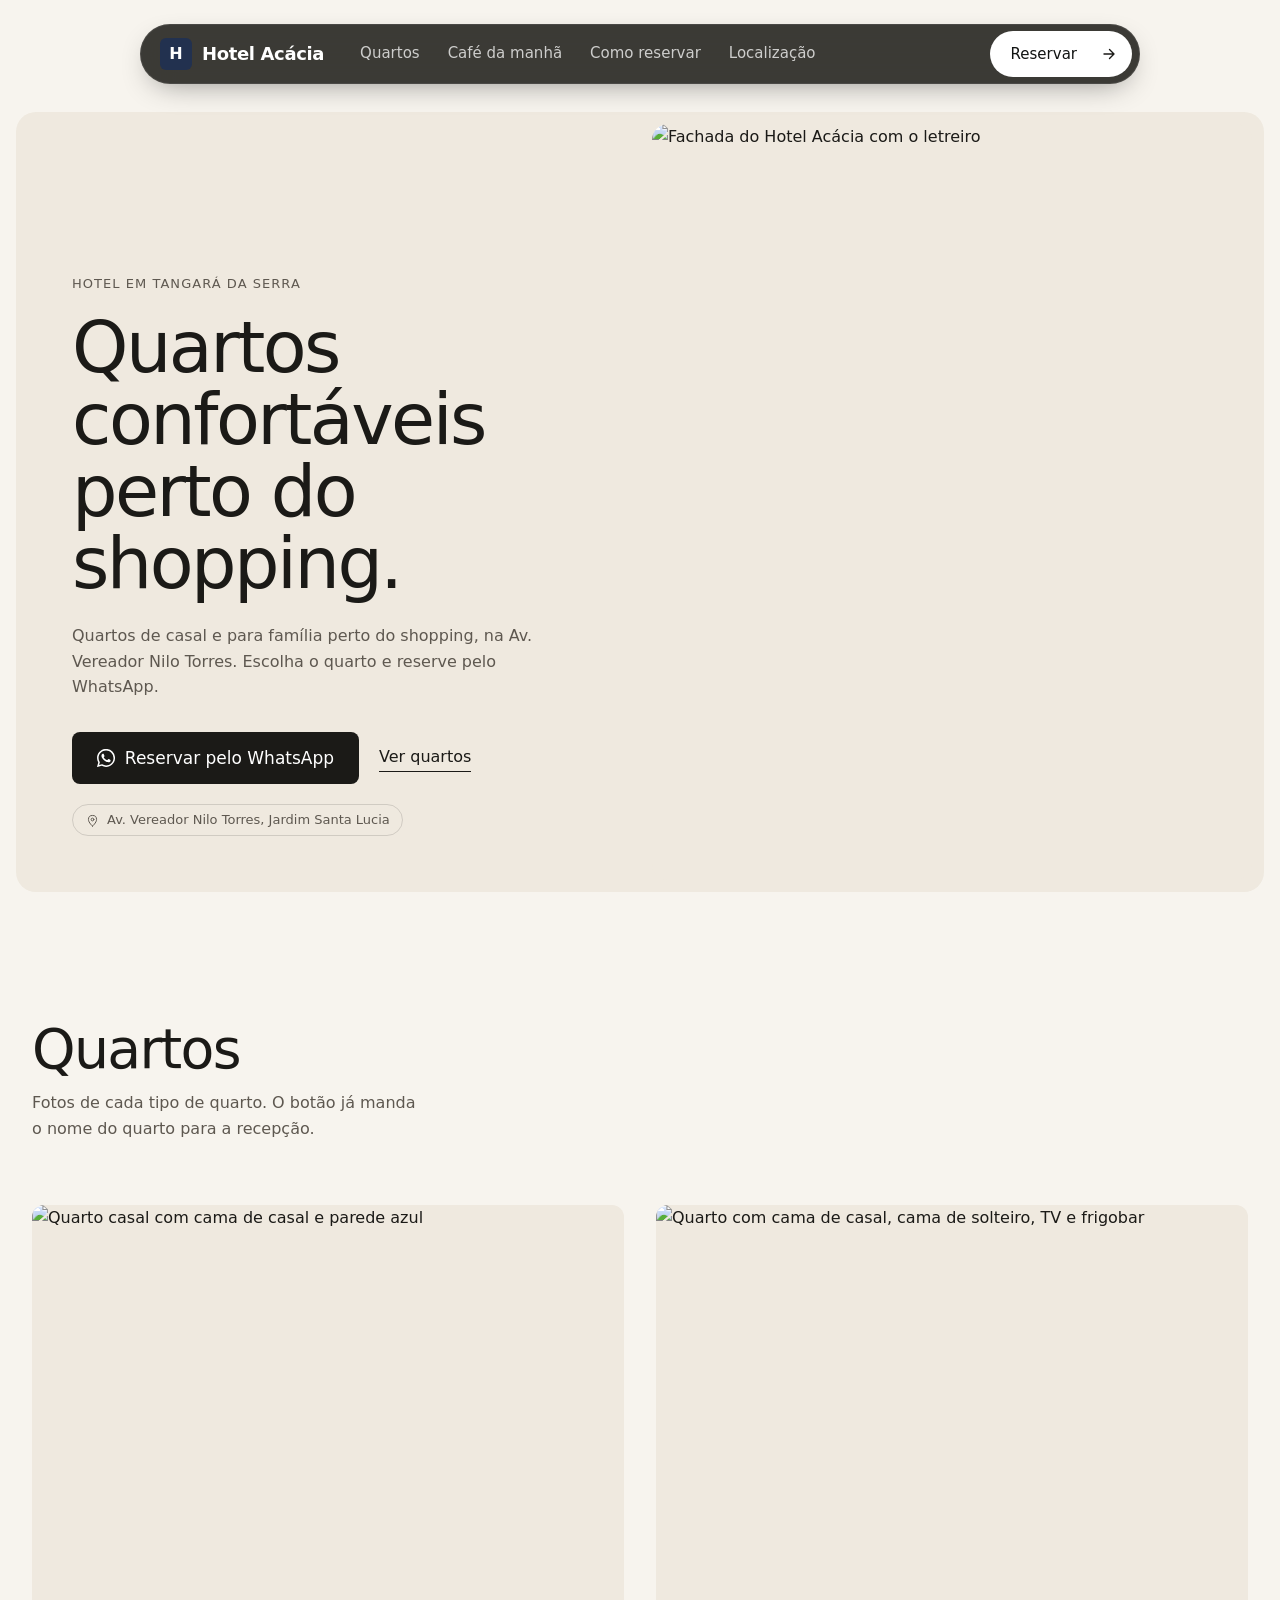
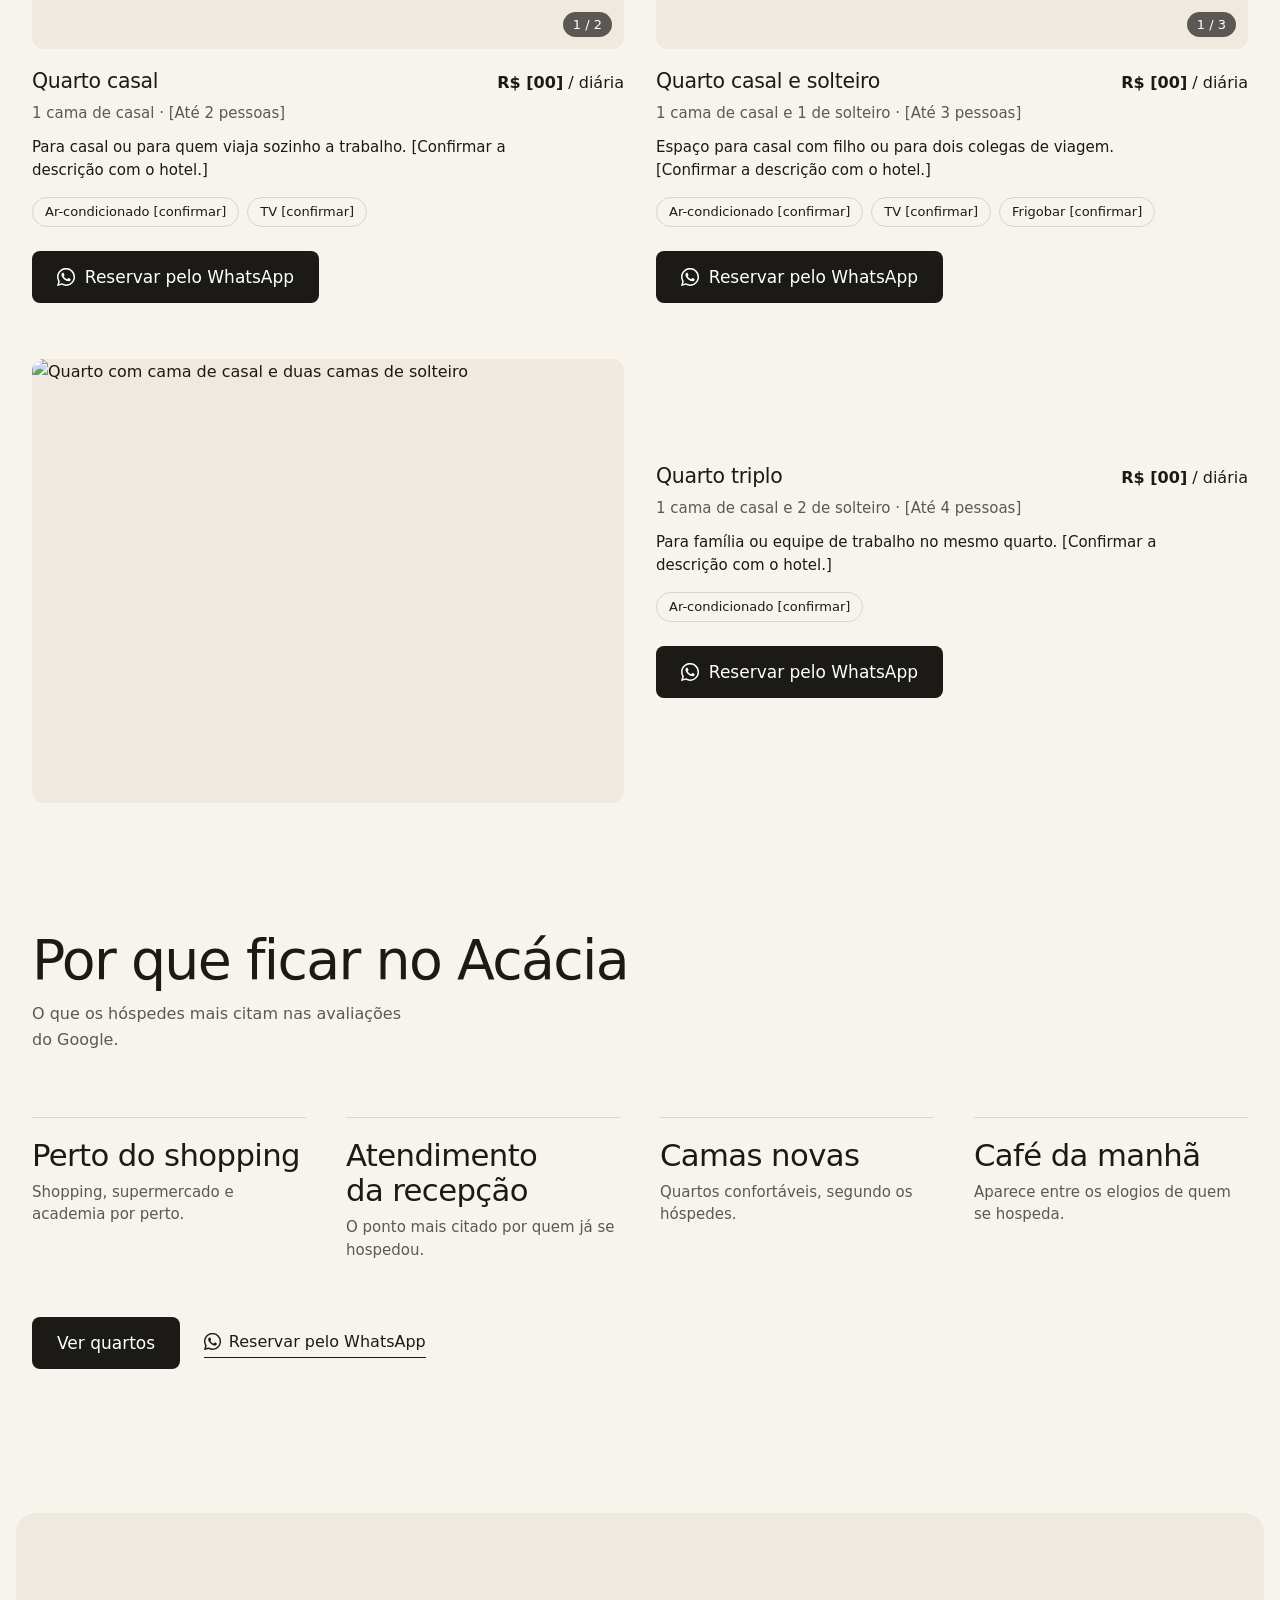
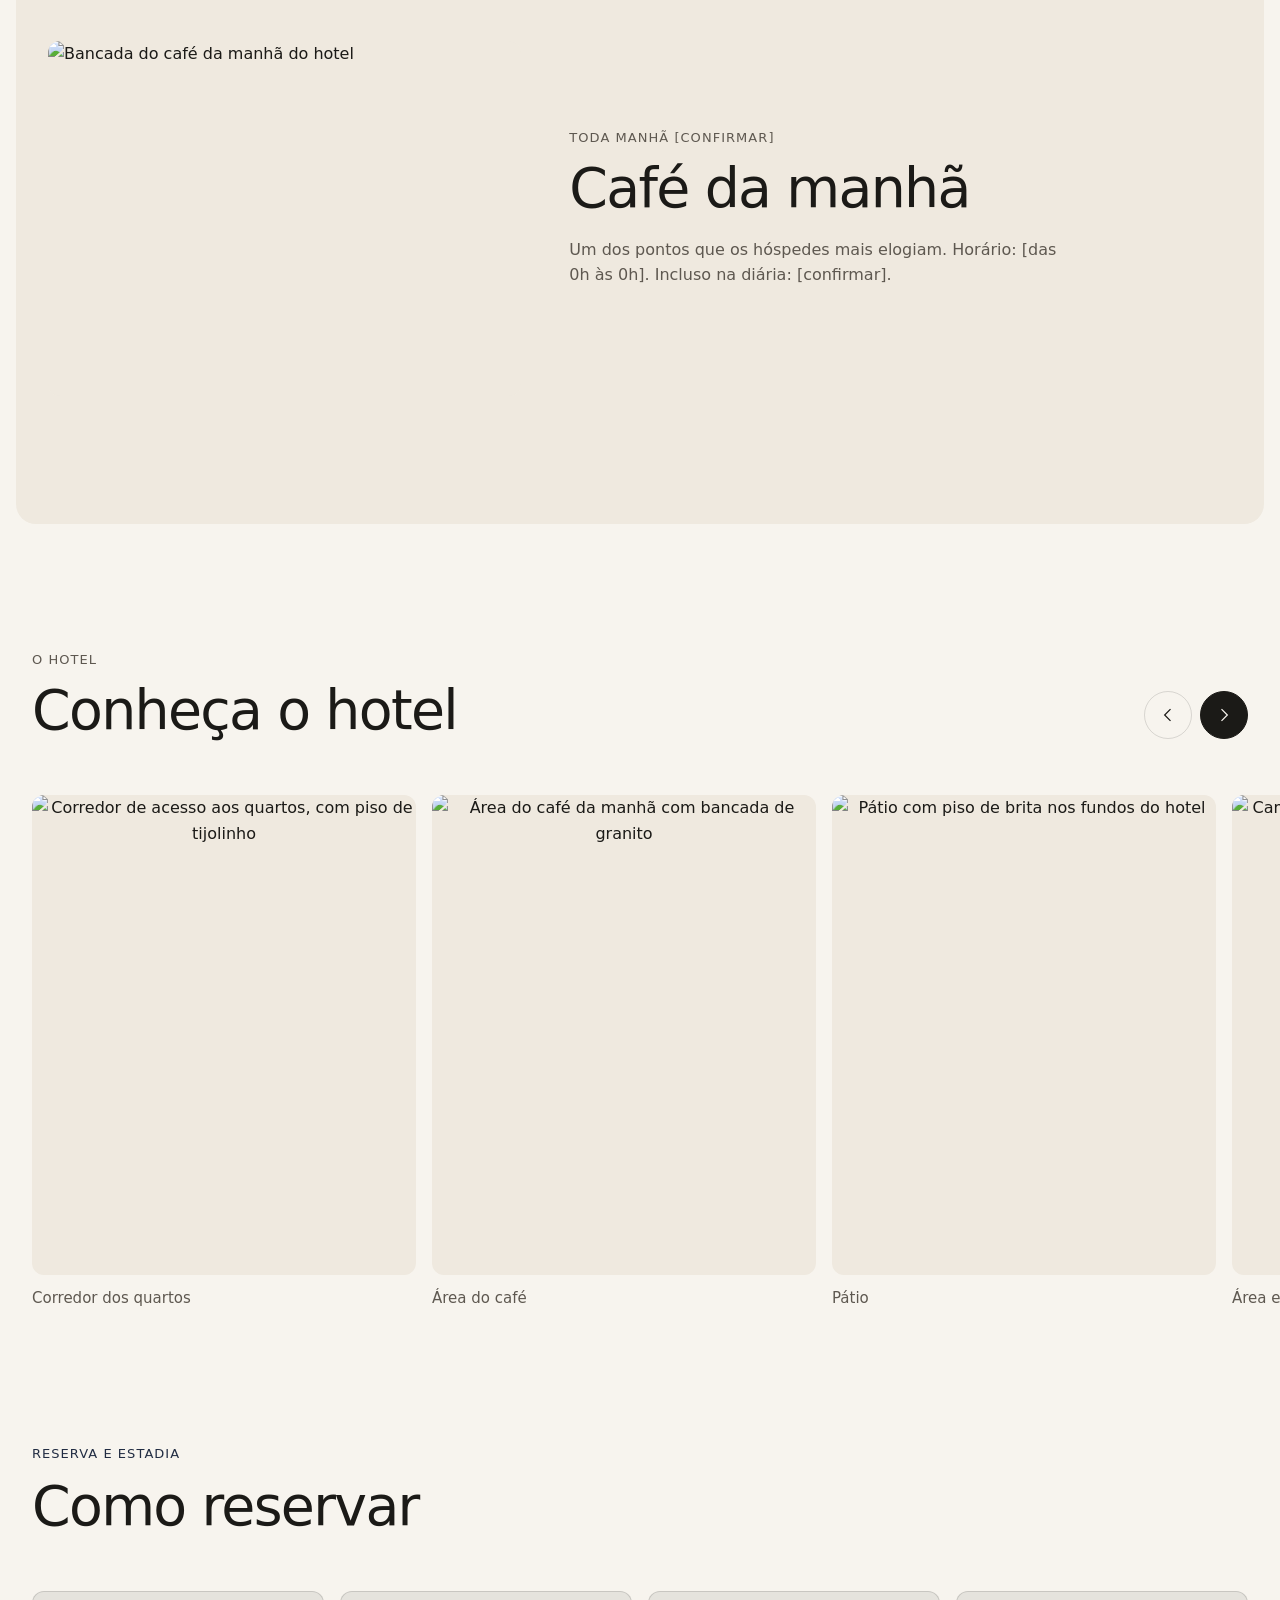
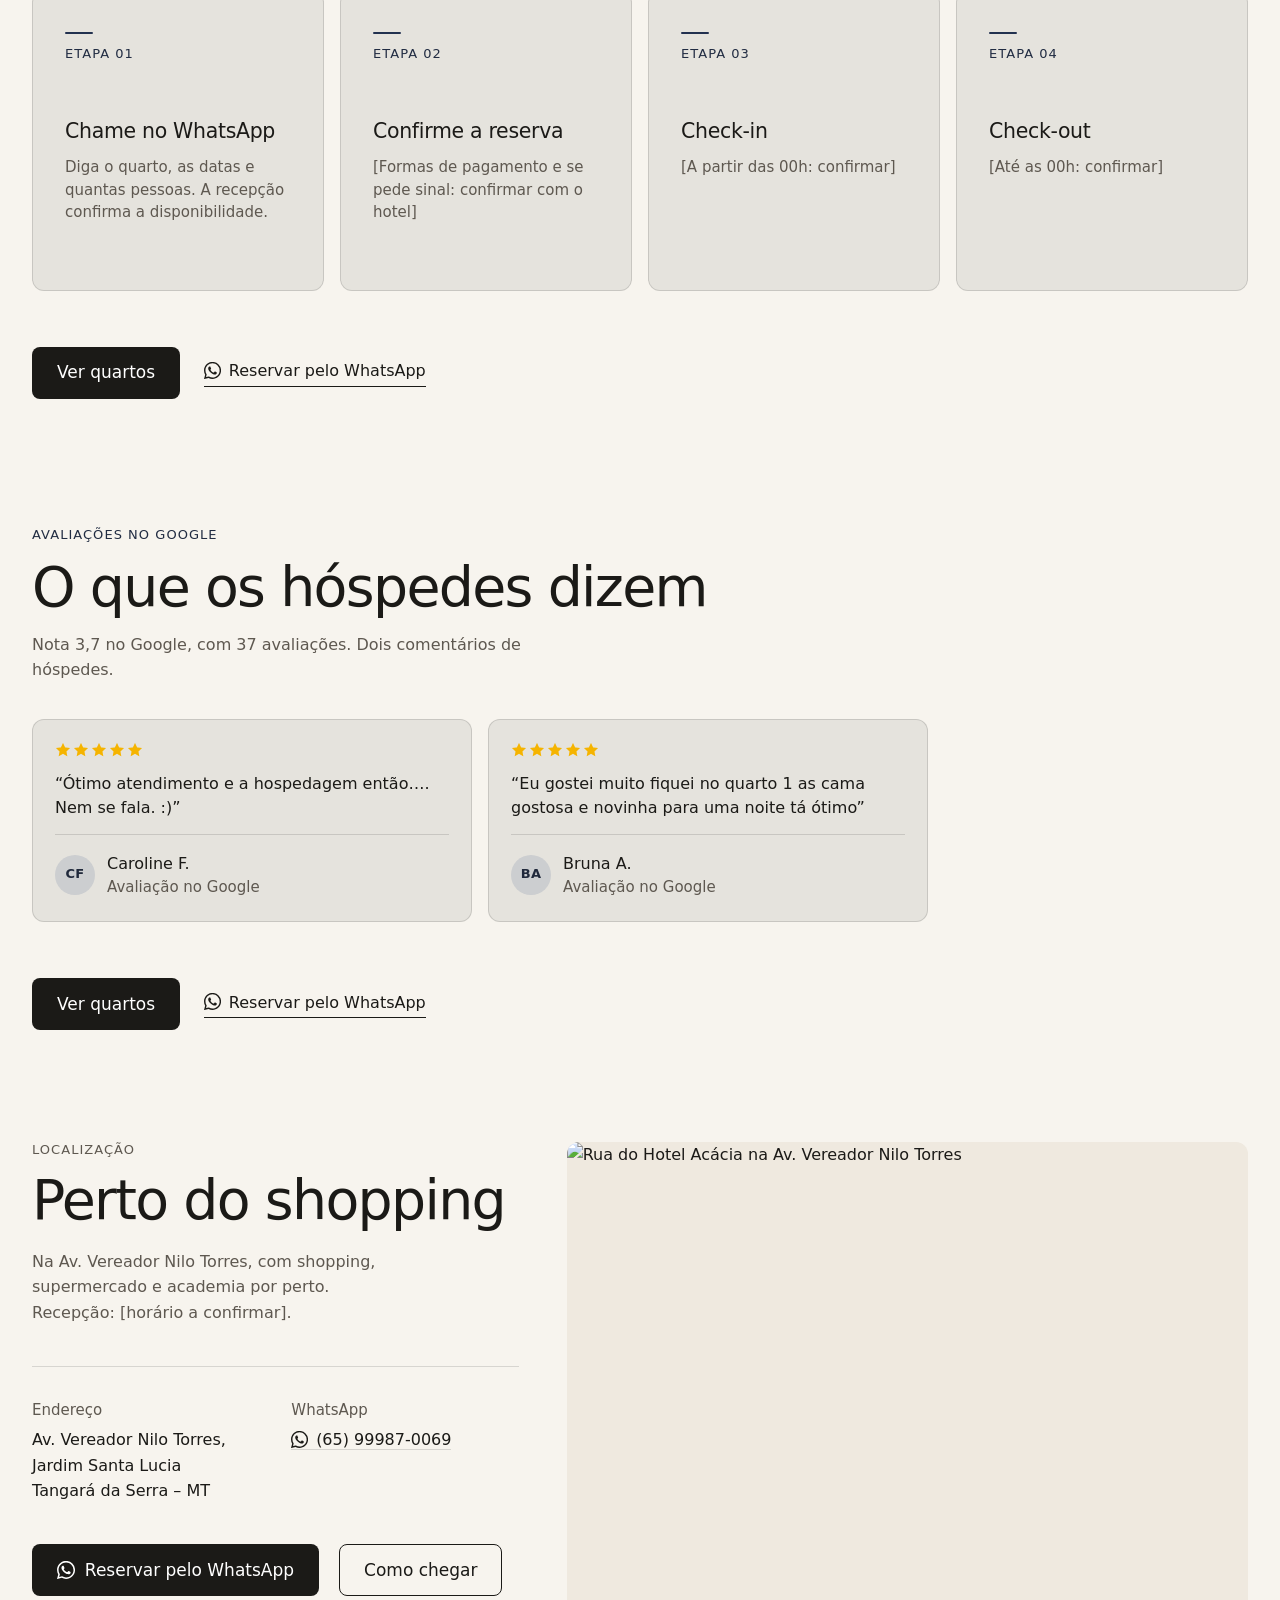
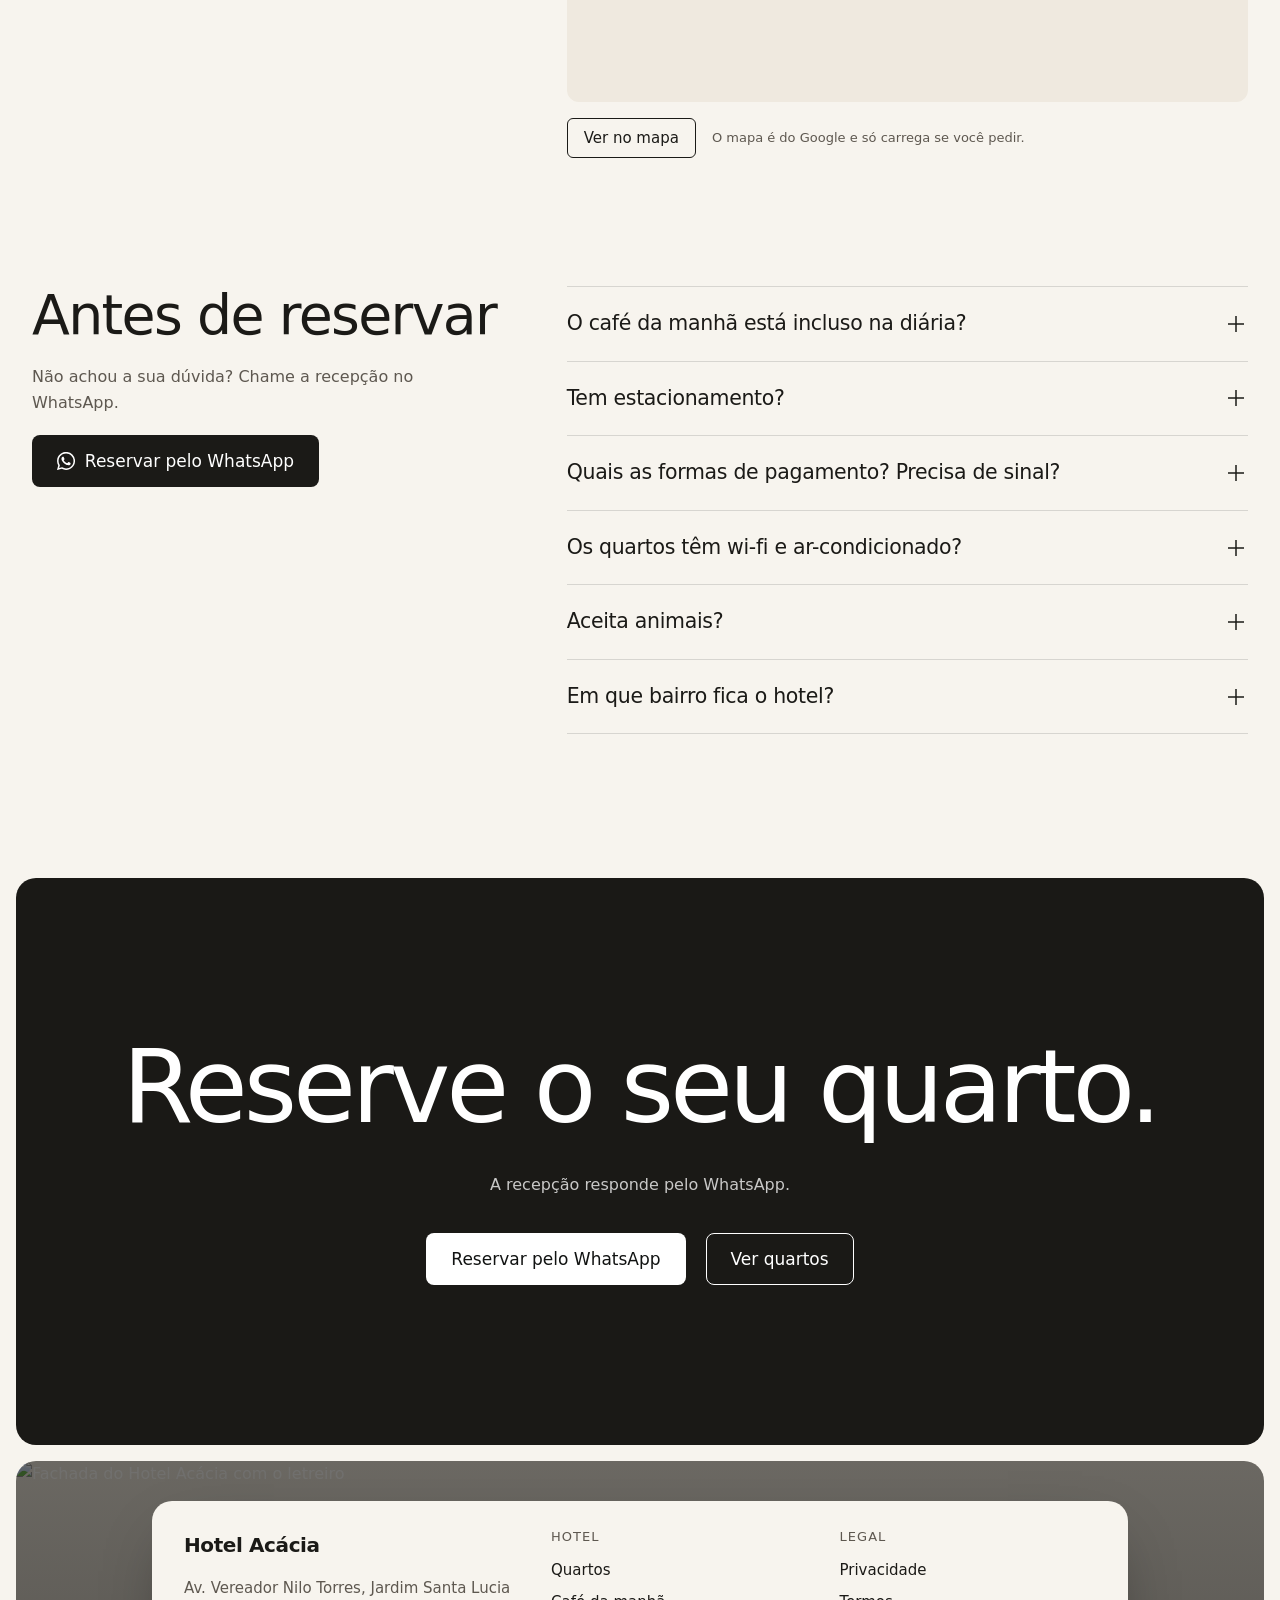
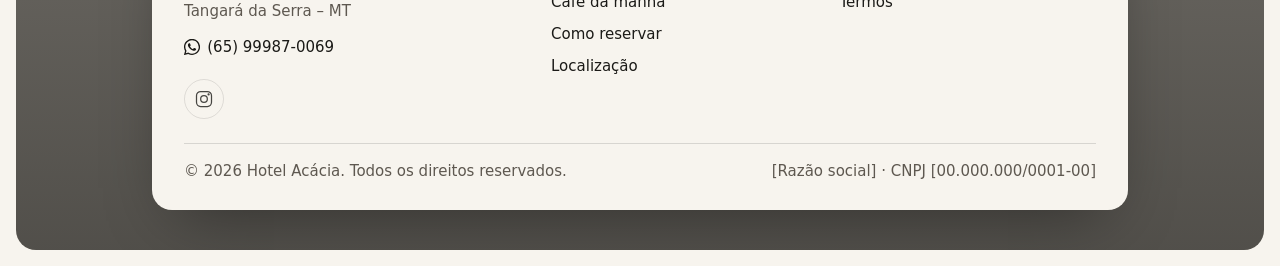
==== index.html @ 3be08b2c "previa" ====
<!doctype html><html lang="pt-BR"><head><meta name="robots" content="noindex"><meta charset="utf-8"><meta name="viewport" content="width=device-width, initial-scale=1">
<link href="/hotel-acacia-previa/fontes/fontes.css" rel="stylesheet">
<style>
/* Fábrica base: the design foundation applied to every composed page.
   Theme values arrive as CSS variables on .fb, written by scripts/montar-pagina.mjs. */
body{margin:0}
.fb{--ease:cubic-bezier(0.22,1,0.36,1);--line:color-mix(in oklab,var(--ink) 14%,transparent);--line-dark:rgba(255,255,255,.16);position:relative;padding-bottom:16px;background:var(--surface);color:var(--ink);font-family:var(--font);font-size:clamp(1rem,1.2vw,1.125rem);line-height:1.6;font-weight:var(--peso-texto,400);-webkit-font-smoothing:antialiased;overflow-x:clip}
/* style axis: tokens. Geometry (rb/rbs/rc come from the theme and stay the "medio" default), shadow and surface tone.
   estilo.geometria, estilo.superficie and estilo.sombra (nenhuma | suave | dura: hard offset shadow, no blur, with 2px borders) in site.json become data-geometria, data-superficie and data-sombra on .fb (fabrica/motor.mjs); the default writes nothing. */
.fb{--raio-botao:var(--rb);--raio-botao-sm:var(--rbs);--raio-cartao:var(--rc);--raio-campo:var(--rb);--raio-chip:999px;--raio-painel:20px;--raio-inset:24px;--raio-inset-m:18px;--sombra-suave:0 28px 56px -28px color-mix(in oklab,var(--dark) 45%,transparent);--tom-cartao:color-mix(in oklab,var(--surface) 93%,var(--ink))}
.fb[data-geometria=reto]{--raio-botao:0px;--raio-botao-sm:0px;--raio-cartao:0px;--raio-campo:0px;--raio-chip:0px;--raio-painel:0px;--raio-inset:0px;--raio-inset-m:0px}
.fb[data-geometria=suave]{--raio-botao:12px;--raio-botao-sm:10px;--raio-cartao:28px;--raio-campo:12px;--raio-chip:999px;--raio-painel:32px;--raio-inset:32px;--raio-inset-m:24px}
.fb[data-geometria=redondo]{--raio-botao:999px;--raio-botao-sm:999px;--raio-cartao:28px;--raio-campo:999px;--raio-chip:999px;--raio-painel:32px;--raio-inset:32px;--raio-inset-m:24px}
.fb[data-geometria=amplo]{--raio-botao:999px;--raio-botao-sm:999px;--raio-cartao:32px;--raio-campo:16px;--raio-chip:999px;--raio-painel:40px;--raio-inset:40px;--raio-inset-m:28px} /* style axis */
.fb *,.fb *::before,.fb *::after{box-sizing:border-box}
.fb :where(a){color:inherit;text-decoration:none}
.fb :where(img){display:block;max-width:100%}
.fb :where(p,h1,h2,h3,figure,blockquote,ol,ul){margin:0;padding:0}
.fb :where(h1,h2,h3){font-weight:var(--peso-titulo,500)}
.fb :where(h1,h2,h3,h4,.t-d,.t-h1,.t-h2,.t-h3,.t-h4){font-family:var(--font-titulo,var(--font))}
.fb :where(button){font:inherit;color:inherit;background:none;border:0;padding:0;cursor:pointer}

/* Layout */
.wrap{width:100%;max-width:1440px;margin:0 auto;padding:0 32px}
.sec{padding:128px 0}
.sec.s0+.sec.s0{padding-top:0}
.inset{position:relative;isolation:isolate;margin:16px 16px 0;border-radius:var(--raio-inset);overflow:hidden} /* style axis */
.bg-alt{background:var(--alt)}
.bg-dark{background:var(--dark);color:#fff}
.bg-accent{background:var(--accent);color:var(--accentink)}
.head{display:flex;flex-wrap:wrap;align-items:flex-end;justify-content:space-between;gap:24px;margin-bottom:56px}
.head>h2,.head-solo{max-width:13em}
.head-solo{margin-bottom:64px}
.split{display:grid;grid-template-columns:minmax(0,5fr) minmax(0,7fr);gap:48px;align-items:start}
.grid-2,.grid-3,.grid-4{display:grid;gap:24px}
.grid-2{grid-template-columns:repeat(2,minmax(0,1fr))}
.grid-3{grid-template-columns:repeat(3,minmax(0,1fr))}
.grid-4{grid-template-columns:repeat(4,minmax(0,1fr))}
.mt-8{margin-top:8px}.mt-12{margin-top:12px}.mt-16{margin-top:16px}.mt-20{margin-top:20px}

/* Type */
.t-d{font-size:calc(clamp(3rem,8vw,7.5rem) * var(--sx-tt,1));line-height:.95;letter-spacing:-.04em;font-weight:var(--peso-titulo,500)}
.t-h1{font-size:calc(clamp(2.75rem,5.6vw,5rem) * var(--sx-tt,1));line-height:1;letter-spacing:-.035em;font-weight:var(--peso-titulo,500)}
.t-h2{font-size:calc(clamp(35px,calc(4.4vw - 1px),63px) * var(--sx-tt,1));line-height:1.05;letter-spacing:-.03em;font-weight:var(--peso-titulo,500)}
.t-h3{font-size:calc(clamp(1.5rem,2.4vw,2.25rem) * var(--sx-tt,1));line-height:1.15;letter-spacing:-.02em;font-weight:var(--peso-titulo,500)}
.fb h1,.fb h2,.fb h3{text-wrap:balance}
.t-h4{font-size:clamp(1.25rem,1.6vw,1.5rem);line-height:1.25;letter-spacing:-.015em;font-weight:var(--peso-titulo,500)}
.t-lab{font-size:.8125rem;line-height:1.3;font-weight:500;letter-spacing:.08em;text-transform:uppercase}
.t-sm{font-size:.9375rem;line-height:1.5}
.t-muted{color:var(--muted)}
.bg-dark .t-muted,.on-photo .t-muted{color:rgba(255,255,255,.76)}
.bg-accent .t-muted{color:inherit}
.strong{font-weight:500}
.measure{max-width:32em}
.measure-s{max-width:24em}
.lnk{display:inline-block;border-bottom:1px solid currentColor;padding-bottom:2px;font-weight:500;transition:border-color .25s var(--eb,ease)}
.price{font-size:1.5rem;line-height:1.2;letter-spacing:-.02em;font-weight:var(--peso-titulo,500)}

/* Controls */
.btn{--b:var(--btn-bg,var(--accent));--bi:var(--btn-ink,var(--accentink));--bh:var(--btn-bg-hover,color-mix(in srgb,var(--b),#000 8%));--bl:var(--btn-line,var(--b));display:inline-flex;align-items:center;justify-content:center;gap:10px;min-height:52px;padding:0 24px;border:1px solid var(--btn-bd,transparent);border-radius:var(--raio-botao);background:var(--b);color:var(--bi);font-size:1.0625rem;font-weight:500;line-height:1.2;white-space:nowrap;transition:transform .25s var(--eb),background-color .25s var(--eb),background-size .25s var(--eb),background-position .6s var(--eb),color .25s var(--eb),border-color .25s var(--eb),box-shadow .25s var(--eb)} /* style axis */
/* Button color tokens: --b fill, --bi text on it, --bh hover fill, --bl outline/text version. With the brand color they follow --accent/--accentink of the section;
   marca.botao_cor writes --btn-* on .fb (fabrica/cor-da-marca.mjs temaDoBotao). Motion lives in the "Button hover" block below the style axes. */
.fb{--eb:cubic-bezier(.2,.8,.2,1)}
.btn-light{--b:#fff;--bi:#111312;--bh:color-mix(in srgb,#fff,#000 8%);--bl:#fff;border-color:transparent}
.btn-line{background:transparent;color:inherit;border-color:currentColor}
.btn-sm{min-height:40px;padding:0 16px;font-size:.9375rem;border-radius:var(--raio-botao-sm)} /* style axis */
/* WhatsApp glyph on every link to wa.me (buttons, text links, footer); follows the text color */
:root{--wa-ico:url("data:image/svg+xml,%3Csvg xmlns='http://www.w3.org/2000/svg' viewBox='0 0 24 24'%3E%3Cpath d='M17.472 14.382c-.297-.149-1.758-.867-2.03-.967-.273-.099-.471-.148-.67.15-.197.297-.767.966-.94 1.164-.173.199-.347.223-.644.075-.297-.15-1.255-.463-2.39-1.475-.883-.788-1.48-1.761-1.653-2.059-.173-.297-.018-.458.13-.606.134-.133.298-.347.446-.52.149-.174.198-.298.298-.497.099-.198.05-.371-.025-.52-.075-.149-.669-1.612-.916-2.207-.242-.579-.487-.5-.669-.51-.173-.008-.371-.01-.57-.01-.198 0-.52.074-.792.372-.272.297-1.04 1.016-1.04 2.479 0 1.462 1.065 2.875 1.213 3.074.149.198 2.096 3.2 5.077 4.487.709.306 1.262.489 1.694.625.712.227 1.36.195 1.871.118.571-.085 1.758-.719 2.006-1.413.248-.694.248-1.289.173-1.413-.074-.124-.272-.198-.57-.347m-5.421 7.403h-.004a9.87 9.87 0 0 1-5.031-1.378l-.361-.214-3.741.982.998-3.648-.235-.374a9.86 9.86 0 0 1-1.51-5.26c.001-5.45 4.436-9.884 9.888-9.884 2.64 0 5.122 1.03 6.988 2.898a9.825 9.825 0 0 1 2.893 6.994c-.003 5.45-4.437 9.884-9.885 9.884m8.413-18.297A11.815 11.815 0 0 0 12.05 0C5.495 0 .16 5.335.157 11.892c0 2.096.547 4.142 1.588 5.945L.057 24l6.304-1.654a11.882 11.882 0 0 0 5.683 1.448h.005c6.554 0 11.89-5.335 11.893-11.893a11.821 11.821 0 0 0-3.48-8.413Z'/%3E%3C/svg%3E")}
a[href^="https://wa.me/"]::before{content:"";display:inline-block;flex:none;width:1.05em;height:1.05em;margin-right:.5em;vertical-align:-.16em;background:currentColor;-webkit-mask:var(--wa-ico) center/contain no-repeat;mask:var(--wa-ico) center/contain no-repeat}
.btn[href^="https://wa.me/"]::before{margin-right:0}
.btns{display:flex;flex-wrap:wrap;align-items:center;gap:12px 20px}
.sec-cta{display:flex;flex-wrap:wrap;align-items:center;gap:12px 24px;margin-top:56px}
.ico{flex:none;width:16px;height:16px}
.chips{display:flex;flex-wrap:wrap;gap:8px}
.chip{display:inline-flex;align-items:center;min-height:36px;padding:0 16px;border:1px solid var(--line);border-radius:var(--raio-chip);font-size:.9375rem;white-space:nowrap} /* style axis */
.chip-on{background:var(--ink);border-color:var(--ink);color:var(--surface)}
.t-lab.rot-pil{display:inline-flex;align-items:center;width:fit-content;max-width:100%;min-height:32px;padding:0 14px;border:1px solid var(--line);border-radius:999px;text-transform:none;letter-spacing:0;font-size:.8125rem}
.on-photo .t-lab.rot-pil{border-color:rgba(255,255,255,.3);background:rgba(255,255,255,.08);-webkit-backdrop-filter:blur(8px);backdrop-filter:blur(8px)}
.t-lab.rot-pil.rot-marca,.on-photo .t-lab.rot-pil.rot-marca{background:var(--accent);border-color:var(--accent);color:var(--accentink);opacity:1}
.t-lab.rot-pil.rot-suave,.on-photo .t-lab.rot-pil.rot-suave{background:color-mix(in srgb,var(--accent) 16%,transparent);border-color:color-mix(in srgb,var(--accent) 45%,transparent);color:var(--accent);opacity:1}
.on-photo .t-lab.rot-pil.rot-suave{color:color-mix(in srgb,var(--accent) 55%,#fff)}
.t-lab.rot-pil.rot-clara,.on-photo .t-lab.rot-pil.rot-clara{background:#fff;border-color:#fff;color:#111214;opacity:1}
.t-lab.rot-pil.rot-escura,.on-photo .t-lab.rot-pil.rot-escura{background:var(--dark);border-color:var(--dark);color:#fff;opacity:1}
.t-lab.rot-pil.rot-clara.rot-clara-marca{color:color-mix(in oklab,var(--accent),#000 22%)}
/* Panel-typed eyebrow label wrapped with the title (rot-cab), so heads that are flex rows keep the title and its label as one item. */
.rot-cab>.rot-sec{margin:0 0 14px}
.head>.rot-cab>h2{max-width:13em}
/* style axis: section eyebrow labels as a capsule with a marker (site.estilo.rotulo = pilula | pulso; pulso blinks the marker).
   Colour (site.estilo.rotulo_cor, per section data-sx-rotcor) only sets the --rp-* tokens, so a section override simply wins by inheritance;
   each option writes every token (light and dark sections), so "neutra" on a section also undoes a site colour. Marker shape: site.estilo.rotulo_marca.
   Style and marker can also be overridden per section (personalizacao rotulo_estilo / rotulo_marca).
   Same look in every template; a template's own dot span is reused. The Sobre C capsule (.sc-pil) is always a pill and takes the colour too. */
.fb,.fb [data-sx-rotcor=neutra]{--rp-bg:color-mix(in oklab,var(--ink) 4%,var(--surface));--rp-bd:color-mix(in oklab,var(--ink) 9%,transparent);--rp-tx:var(--ink);--rp-mk:currentColor;--rp-bgd:rgb(255 255 255/.07);--rp-bdd:rgb(255 255 255/.18);--rp-txd:#fff;--rp-mkd:currentColor;--rp-lt:currentColor;--rp-ltd:currentColor}
.fb[data-rotulo_cor=marca],.fb [data-sx-rotcor=marca]{--rp-bg:var(--surface);--rp-bd:color-mix(in oklab,var(--ink) 11%,transparent);--rp-tx:var(--ink);--rp-mk:var(--accent);--rp-bgd:rgb(255 255 255/.07);--rp-bdd:rgb(255 255 255/.18);--rp-txd:#fff;--rp-mkd:var(--accent);--rp-lt:currentColor;--rp-ltd:currentColor}
.fb[data-rotulo_cor=suave],.fb [data-sx-rotcor=suave]{--rp-bg:color-mix(in oklab,var(--accent) 10%,var(--surface));--rp-bd:color-mix(in oklab,var(--accent) 24%,transparent);--rp-tx:color-mix(in oklab,var(--accent),var(--ink) 40%);--rp-mk:var(--accent);--rp-bgd:color-mix(in oklab,var(--accent) 22%,transparent);--rp-bdd:color-mix(in oklab,var(--accent) 45%,transparent);--rp-txd:#fff;--rp-mkd:var(--accent);--rp-lt:color-mix(in oklab,var(--accent),var(--ink) 35%);--rp-ltd:color-mix(in oklab,var(--accent),#fff 40%)}
.fb[data-rotulo_cor=cheia],.fb [data-sx-rotcor=cheia]{--rp-bg:var(--accent);--rp-bd:var(--accent);--rp-tx:var(--accentink);--rp-mk:var(--accentink);--rp-bgd:var(--accent);--rp-bdd:var(--accent);--rp-txd:var(--accentink);--rp-mkd:var(--accentink);--rp-lt:var(--accent);--rp-ltd:color-mix(in oklab,var(--accent),#fff 25%)}
/* Mode per section: the site axis (data-rotulo / data-rotulo_marca on .fb) unless the section overrides it (data-sx-rot / data-sx-rotmk). */
.fb section:is(.fb:is([data-rotulo=pilula],[data-rotulo=pulso]) :not([data-sx-rot]),[data-sx-rot=pilula],[data-sx-rot=pulso]) .rot-sec{display:inline-flex;align-items:center;gap:10px;width:fit-content;max-width:100%;min-height:34px;margin-inline:0;padding:0 16px;border:1px solid var(--rp-bd);border-radius:999px;background:var(--rp-bg);color:var(--rp-tx);font-size:.8125rem;font-weight:500;line-height:1.3;letter-spacing:.08em;text-transform:uppercase;opacity:1}
.fb section:is(.fb:is([data-rotulo=pilula],[data-rotulo=pulso]) :not([data-sx-rot]),[data-sx-rot=pilula],[data-sx-rot=pulso]) .rot-sec::before{content:"";flex:none;width:7px;height:7px;border-radius:50%;background:var(--rp-mk)}
.fb section:is(.fb:is([data-rotulo=pilula],[data-rotulo=pulso]) :not([data-sx-rot]),[data-sx-rot=pilula],[data-sx-rot=pulso]) .rot-sec:has(>[aria-hidden=true])::before{content:none}
.fb section:is(.fb:is([data-rotulo=pilula],[data-rotulo=pulso]) :not([data-sx-rot]),[data-sx-rot=pilula],[data-sx-rot=pulso]) .rot-sec>[aria-hidden=true]{width:7px;height:7px;border-radius:50%;background:var(--rp-mk)}
.fb section:is(.fb:is([data-rotulo=pilula],[data-rotulo=pulso]) :not([data-sx-rot]),[data-sx-rot=pilula],[data-sx-rot=pulso]):is(.fb[data-rotulo_marca=quadrado] :not([data-sx-rotmk]),[data-sx-rotmk=quadrado]) .rot-sec::before,.fb section:is(.fb:is([data-rotulo=pilula],[data-rotulo=pulso]) :not([data-sx-rot]),[data-sx-rot=pilula],[data-sx-rot=pulso]):is(.fb[data-rotulo_marca=quadrado] :not([data-sx-rotmk]),[data-sx-rotmk=quadrado]) .rot-sec>[aria-hidden=true]{border-radius:1.5px}
.fb section:is(.fb:is([data-rotulo=pilula],[data-rotulo=pulso]) :not([data-sx-rot]),[data-sx-rot=pilula],[data-sx-rot=pulso]):is(.fb[data-rotulo_marca=nenhum] :not([data-sx-rotmk]),[data-sx-rotmk=nenhum]) .rot-sec::before,.fb section:is(.fb:is([data-rotulo=pilula],[data-rotulo=pulso]) :not([data-sx-rot]),[data-sx-rot=pilula],[data-sx-rot=pulso]):is(.fb[data-rotulo_marca=nenhum] :not([data-sx-rotmk]),[data-sx-rotmk=nenhum]) .rot-sec>[aria-hidden=true]{display:none}
.fb section:is(.fb:is([data-rotulo=pilula],[data-rotulo=pulso]) :not([data-sx-rot]),[data-sx-rot=pilula],[data-sx-rot=pulso]) .rot-sec:is(.bg-dark *,.on-photo *,.bg-accent *,.ritmo-escuro *){border-color:var(--rp-bdd);background:var(--rp-bgd);color:var(--rp-txd)}
.fb section:is(.fb:is([data-rotulo=pilula],[data-rotulo=pulso]) :not([data-sx-rot]),[data-sx-rot=pilula],[data-sx-rot=pulso]) .rot-sec:is(.bg-dark *,.on-photo *,.bg-accent *,.ritmo-escuro *)::before,.fb section:is(.fb:is([data-rotulo=pilula],[data-rotulo=pulso]) :not([data-sx-rot]),[data-sx-rot=pilula],[data-sx-rot=pulso]) .rot-sec:is(.bg-dark *,.on-photo *,.bg-accent *,.ritmo-escuro *)>[aria-hidden=true]{background:var(--rp-mkd)}
.fb:is([data-rotulo_cor]) .sc-pil,.fb [data-sx-rotcor] .sc-pil{border-color:var(--rp-bd);background:var(--rp-bg);color:var(--rp-tx)}
/* Plain-text labels: an explicit marker (bolinha | quadrado) goes before the text in the marker colour, and the suave / cheia colours tint
   the text itself (a section set to neutra / marca keeps its muted text); a template's own dot span is reused instead of adding a second one. */
.fb section:is(.fb:not([data-rotulo=pilula],[data-rotulo=pulso]) :not([data-sx-rot]),[data-sx-rot=texto]):is(.fb:is([data-rotulo_cor=suave],[data-rotulo_cor=cheia]) :not([data-sx-rotcor]),[data-sx-rotcor=suave],[data-sx-rotcor=cheia]) .rot-sec:not(.sc-pil){color:var(--rp-lt);opacity:1}
.fb section:is(.fb:not([data-rotulo=pilula],[data-rotulo=pulso]) :not([data-sx-rot]),[data-sx-rot=texto]):is(.fb:is([data-rotulo_cor=suave],[data-rotulo_cor=cheia]) :not([data-sx-rotcor]),[data-sx-rotcor=suave],[data-sx-rotcor=cheia]) .rot-sec:not(.sc-pil):is(.bg-dark *,.on-photo *,.bg-accent *,.ritmo-escuro *){color:var(--rp-ltd)}
.fb section:is(.fb:not([data-rotulo=pilula],[data-rotulo=pulso]) :not([data-sx-rot]),[data-sx-rot=texto]):is(.fb:is([data-rotulo_marca=bolinha],[data-rotulo_marca=quadrado]) :not([data-sx-rotmk]),[data-sx-rotmk=bolinha],[data-sx-rotmk=quadrado]) .rot-sec:not(:has(>[aria-hidden=true]))::before{content:"";display:inline-block;width:7px;height:7px;margin-right:9px;vertical-align:.12em;border-radius:50%;background:var(--rp-mk)}
.fb section:is(.fb:not([data-rotulo=pilula],[data-rotulo=pulso]) :not([data-sx-rot]),[data-sx-rot=texto]):is(.fb:is([data-rotulo_marca=bolinha],[data-rotulo_marca=quadrado]) :not([data-sx-rotmk]),[data-sx-rotmk=bolinha],[data-sx-rotmk=quadrado]) .rot-sec:is(.bg-dark *,.on-photo *,.bg-accent *,.ritmo-escuro *)::before{background:var(--rp-mkd)}
.fb section:is(.fb:not([data-rotulo=pilula],[data-rotulo=pulso]) :not([data-sx-rot]),[data-sx-rot=texto]):is(.fb[data-rotulo_marca=quadrado] :not([data-sx-rotmk]),[data-sx-rotmk=quadrado]) .rot-sec:not(:has(>[aria-hidden=true]))::before{border-radius:1.5px}
@media (prefers-reduced-motion:no-preference){
.fb section:is(.fb[data-rotulo=pulso] :not([data-sx-rot]),[data-sx-rot=pulso]) .rot-sec::before,.fb section:is(.fb[data-rotulo=pulso] :not([data-sx-rot]),[data-sx-rot=pulso]) .rot-sec>[aria-hidden=true]{animation:fbPisca 1.6s ease-in-out infinite}
@keyframes fbPisca{0%,100%{opacity:1}50%{opacity:.2}}
}

/* Photo slots: a real photo, or a labeled placeholder stating what the slot needs */
.ph{position:relative;overflow:hidden;border-radius:var(--raio-cartao);background:var(--alt)} /* style axis */
.ph>img{position:absolute;inset:0;width:100%;height:100%;object-fit:cover}
.ph-fill{position:absolute;inset:0;border-radius:0}
.ph-empty{background:linear-gradient(155deg,color-mix(in oklab,var(--accent) 16%,var(--alt)),color-mix(in oklab,var(--accent) 6%,var(--alt)))}
.bg-dark .ph-empty{background:linear-gradient(155deg,color-mix(in oklab,var(--accent) 24%,var(--dark)),color-mix(in oklab,var(--accent) 8%,var(--dark)))}
/* Reserved photo space ("Foto em breve"): a fine inner line and a small camera glyph, meant to look deliberate, never like an error. */
.ph-vazio{position:absolute;inset:0;display:grid;place-items:center;color:color-mix(in oklab,var(--ink) 32%,transparent);pointer-events:none}
.ph-vazio::before{content:"";position:absolute;inset:10px;border:1px solid color-mix(in oklab,var(--ink) 10%,transparent);border-radius:max(calc(var(--raio-cartao) - 6px),2px)}
.ph-vazio svg{position:relative;width:clamp(16px,26%,30px);height:auto;aspect-ratio:1}
.bg-dark .ph-vazio{color:rgba(255,255,255,.4)}.bg-dark .ph-vazio::before{border-color:rgba(255,255,255,.14)}
/* Over a photo (heroes, CTA, quote): a dark brand gradient keeps the text legible; no glyph. */
.on-photo .ph-empty{background:linear-gradient(160deg,color-mix(in oklab,var(--accent) 38%,var(--dark)),var(--dark) 80%)}
.on-photo .ph-vazio{display:none}
.ph-lab{position:absolute;left:16px;right:16px;bottom:14px;font-size:.75rem;line-height:1.4;letter-spacing:.06em;text-transform:uppercase;color:rgba(255,255,255,.66)}

/* Navigation: logo and controls (the bar itself is styled in "Menu" below) */
.nav-logo{display:inline-flex;align-items:center;gap:10px;font-size:1.25rem;font-weight:600;letter-spacing:-.02em;white-space:nowrap}
.nav-mono{display:grid;place-items:center;width:32px;height:32px;border-radius:var(--raio-botao-sm);background:var(--accent);color:var(--accentink);font-size:1rem;letter-spacing:0} /* style axis */
.nav-img{height:32px;width:auto}
.nav-links{display:flex;gap:28px;font-size:.9375rem}
.nav-end{display:flex;align-items:center;gap:8px}
.nav-menu{display:none;width:40px;height:40px;align-items:center;justify-content:center}

/* Motion: the hero loads in; the rest stays still in previews (scroll reveals belong to the app) */
@keyframes fbUp{from{opacity:0;transform:translateY(24px)}}
@keyframes fbLine{from{transform:translateY(105%)}}
@keyframes fbZoom{from{transform:scale(1.15)}}
.rv{animation:fbUp .9s var(--ease) both}
.d2{animation-delay:.24s}.d3{animation-delay:.36s}
.ln{display:block;overflow:hidden;padding-bottom:.12em;margin-bottom:-.12em}
.ln>span{display:block;animation:fbLine .9s var(--ease) both}
.ln:nth-child(2)>span{animation-delay:.12s}.ln:nth-child(3)>span{animation-delay:.24s}
.zoom{animation:fbZoom 1.6s var(--ease) both}
/* Entrance by variant: fabrica/movimento.json writes data-mov on the section root. Scroll-driven, no JS (the counter is in
   secoes-cliente.js, the lit statement in .frase-a-txt below). Without support or with reduced motion nothing moves and everything shows. */
@keyframes fbRev{from{opacity:0}}
@keyframes fbSub{from{opacity:0;transform:translateY(var(--mov-sobe,24px)) scale(var(--mov-esc,1))}} /* --mov-sobe/--mov-esc: motion axis (site.estilo.movimento) */
@supports (animation-timeline:view()){@media (prefers-reduced-motion:no-preference){
[data-mov=revelar]>*{animation:fbRev linear both;animation-timeline:view();animation-range:entry 0% entry min(100%,320px)}
[data-mov=subir]>*{animation:fbSub linear both;animation-timeline:view();animation-range:entry 0% entry min(100%,320px)}
}}
/* Richer entrances (layers over data-mov, documented in movimento.json "camadas"). Per-type intensity lives in the type blocks below
   (--foto-esc, --h2-sobe, --par). Photos and titles show by default; clip-path needs an explicit "to" (it does not interpolate to none) and fill is backwards only, so the end state is the plain element.
   1. foto: section photos wipe in bottom to top (clip-path) while the image settles from a slight zoom (the image follows the frame's named timeline: .ph clips overflow, so view() on the image itself would be inactive) (the image follows the frame's named timeline: .ph clips overflow, so view() on the image itself would be inactive). Not full-bleed photos (.ph-fill), avatars or placeholders.
   2. titulo: h2 rises under its own bottom edge (clip-path + translate), so it reads as masked without splitting lines in JS.
   3. paralaxe: full-bleed hero (A/D) and photo CTA (B/C) photos drift slower than the page; the box is oversized so no gap shows. Desktop only. */
.fb{--foto-esc:1.06;--h2-sobe:16px;--par:.12;--lift:2px}
@keyframes fbFoto{from{clip-path:inset(100% 0 0 0)}to{clip-path:inset(0 0 0 0)}}
@keyframes fbFotoImg{from{scale:var(--foto-esc)}to{scale:1}}
@keyframes fbTit{from{transform:translateY(var(--h2-sobe));clip-path:inset(-8px -8px var(--h2-sobe) -8px)}to{transform:none;clip-path:inset(-8px -8px 0 -8px)}}
@keyframes fbPar{from{transform:translateY(calc(var(--par) / (1 + 2 * var(--par)) * -100%))}to{transform:translateY(calc(var(--par) / (1 + 2 * var(--par)) * 100%))}}
@keyframes fbParTopo{to{transform:translateY(calc(var(--par) / (1 + 2 * var(--par)) * 100%))}}
@supports (animation-timeline:view()){@media (prefers-reduced-motion:no-preference){
.fb:not([data-tipo=editorial]) :is([data-mov=revelar],[data-mov=subir],[data-mov=cascata]) .ph:not(.ph-fill,.ph-empty,.cr-ph){view-timeline:--fb-foto block;animation:fbFoto var(--ease) backwards;animation-timeline:--fb-foto;animation-range:entry 5% entry min(90%,520px)}
.fb:not([data-tipo=editorial]) :is([data-mov=revelar],[data-mov=subir],[data-mov=cascata]) .ph:not(.ph-fill,.ph-empty,.cr-ph)>img:not(.zoom){animation:fbFotoImg var(--ease) backwards;animation-timeline:--fb-foto;animation-range:entry 5% entry min(90%,520px)}
.fb:not([data-tipo=editorial]) :is([data-mov=revelar],[data-mov=subir],[data-mov=cascata])>:not(h2) h2.t-h2{animation:fbTit var(--ease) backwards;animation-timeline:view();animation-range:entry 0% entry min(100%,360px)}
}}
@supports (animation-timeline:view()){@media (prefers-reduced-motion:no-preference) and (min-width:901px){
.fb:not([data-tipo=editorial]) :is(.hero-a,.cta-b,.cta-c){view-timeline:--fb-par block}
.fb:not([data-tipo=editorial]) :is(.hero-a,.cta-b,.cta-c) .ph-fill:not(.ph-empty){inset:calc(var(--par) * -100%) 0;will-change:transform;animation:fbPar linear both;animation-timeline:--fb-par;animation-range:cover}
.fb:not([data-tipo=editorial]) .hero-a .ph-fill:not(.ph-empty){animation-name:fbParTopo;animation-range:cover 100svh cover 180svh} /* starts when the hero top reaches the top of the screen */
}}
[data-mov=contar] .num,[data-mov=contar] .nums-b .t-h1{font-variant-numeric:tabular-nums}

/* Hero A: full photo */
/* Full bleed: edge to edge and the whole first screen (capped so tall captures stay sane) */
.hero-a{display:flex;align-items:flex-end;min-height:max(520px,min(75svh,825px));color:#fff}
.inset.hero-a{margin:0;border-radius:0}
.hero-a .shade{position:absolute;inset:0;background:linear-gradient(180deg,color-mix(in oklab,var(--dark) 56%,transparent),color-mix(in oklab,var(--dark) 32%,transparent) 45%,color-mix(in oklab,var(--dark) 76%,transparent))}
.hero-a-in{position:relative;width:100%;max-width:1440px;margin:0 auto;padding:136px 32px 112px}
.hero-a .t-d{max-width:10.5em;margin-top:20px}
.hero-a .measure{margin-top:28px}
.hero-a .btns{margin-top:36px}
.hero-a .t-lab{text-wrap:balance}
@media (max-width:600px){.hero-a .btns>.btn{flex:1 1 0;min-width:max-content;justify-content:center}} /* equal-width hero buttons on phones */
.hero-a .ph-lab{top:124px;right:32px;bottom:auto;left:auto;max-width:300px;text-align:right}

/* Hero B: split */
.hero-b{display:grid;grid-template-columns:minmax(0,1fr) minmax(0,1fr);min-height:780px;background:var(--alt)}
.hero-b-in{display:flex;flex-direction:column;justify-content:flex-end;padding:160px 56px 56px}
.hero-b .t-h1{margin-top:20px;max-width:10em}
.hero-b .measure{margin-top:24px}
.hero-b .btns{margin-top:32px}
.stats{display:flex;flex-wrap:wrap;gap:40px;margin-top:56px}
.stats b{display:block;font-size:2.5rem;line-height:1;letter-spacing:-.03em;font-weight:var(--peso-titulo,500)}
.stats span{font-size:.875rem;color:var(--muted)}
.hero-b-ph{border-radius:0;min-height:520px}
.price-card{position:absolute;left:24px;bottom:24px;z-index:1;padding:16px 20px;border-radius:var(--raio-cartao);background:color-mix(in oklab,var(--surface) 82%,transparent);-webkit-backdrop-filter:blur(16px);backdrop-filter:blur(16px);color:var(--ink)} /* style axis */

/* Hero C: typographic */
.hero-c{padding:200px 0 0;text-align:center}
.hero-c-in{display:flex;flex-direction:column;align-items:center;gap:28px;padding-bottom:96px}
.hero-c .t-d{max-width:11em}
.hero-c .btns{justify-content:center}
.hero-c-ph{height:560px}

/* Search */
.busca-a-in{padding:64px 48px}
.panel{margin-top:40px;padding:24px;border-radius:var(--raio-painel);background:var(--surface)} /* style axis */
.panel .chips{margin-bottom:20px}
.fields{display:flex;flex-wrap:wrap;align-items:flex-end;gap:16px}
.fld{flex:1 1 180px;min-width:0;display:flex;flex-direction:column;gap:6px}
.fld>span:first-child{font-size:.8125rem;color:var(--muted)}
.sel{display:flex;align-items:center;justify-content:space-between;gap:12px;height:52px;padding:0 16px;border:1px solid var(--line);border-radius:var(--raio-campo);font-size:1rem;white-space:nowrap;overflow:hidden} /* style axis */
.fields .btn{padding:0 32px}
.nota{margin-top:16px}
.busca-b{position:relative;z-index:5;margin-top:32px;padding:0 48px}
.bar{max-width:1120px;margin:0 auto;display:flex;flex-wrap:wrap;align-items:center;gap:8px;padding:8px;border:1px solid var(--line);border-radius:var(--raio-painel);background:var(--surface);box-shadow:var(--sombra-suave)} /* style axis */
.bar .f{flex:1 1 170px;min-width:0;display:flex;flex-direction:column;padding:8px 20px;border-left:1px solid var(--line)}
.bar .f:first-child{flex:2 1 260px;border-left:0}
.bar .f span{font-size:.8125rem;color:var(--muted)}
.bar .f b{font-size:1rem;font-weight:500;white-space:nowrap;overflow:hidden;text-overflow:ellipsis}
.bar .btn{min-height:56px;padding:0 36px}
.bar .f{padding-top:6px;padding-bottom:6px}
.bar .consent{flex:0 0 100%;margin:0;padding:2px 20px 10px;font-size:.8125rem;line-height:1.4}
.bar .lead-msg{flex:0 0 100%;margin:0;padding:0 20px 10px}
.busca-b .chips{justify-content:center;margin-top:20px}

/* Listings */
.card{display:flex;flex-direction:column;gap:16px;padding:12px;border-radius:calc(var(--raio-cartao) + 4px);background:var(--alt)} /* style axis */
.card .ph{aspect-ratio:4/3}
.card-b{display:flex;flex-direction:column;gap:6px;padding:0 6px 8px}
.cat-btn{align-self:flex-start;margin-top:14px}
.cat-acoes{display:flex;flex-wrap:wrap;gap:8px;margin-top:14px}
.badge{position:absolute;left:12px;top:12px;z-index:1;padding:4px 12px;border-radius:var(--raio-botao-sm);background:#fff;color:#111312;font-size:.875rem} /* style axis */
.rows{border-bottom:1px solid var(--line)}
.row{display:grid;grid-template-columns:48px 160px minmax(0,1fr) 220px 170px 20px;gap:32px;align-items:center;padding:24px 0;border-top:1px solid var(--line)}
.row-ph{height:104px;border-radius:calc(var(--raio-cartao) - 4px)} /* style axis */
.row-ph .ph-lab{display:none}
.row-p{text-align:right}
.arrows{display:flex;gap:8px}
.arrow{display:inline-flex;align-items:center;justify-content:center;width:48px;height:48px;border:1px solid var(--line);border-radius:50%}
.arrow-on{background:var(--ink);border-color:var(--ink);color:var(--surface)}
.strip{display:flex;gap:24px;overflow-x:auto;scroll-snap-type:x mandatory;scrollbar-width:none;padding:0 max(32px,calc((100% - 1376px)/2));scroll-padding-inline:max(32px,calc((100% - 1376px)/2))}
.strip::-webkit-scrollbar{display:none}
.strip>article{flex:none;width:min(560px,82vw);scroll-snap-align:start}
.strip .ph{aspect-ratio:5/4}
.strip .ph-lab{top:16px;bottom:auto}
.cap{position:absolute;left:12px;right:12px;bottom:12px;z-index:1;padding:20px;border-radius:calc(var(--raio-cartao) - 2px);background:color-mix(in oklab,var(--dark) 58%,transparent);-webkit-backdrop-filter:blur(14px);backdrop-filter:blur(14px);color:#fff} /* style axis */
.cap p{margin-top:4px;color:rgba(255,255,255,.8)}

/* Places */
.list-b{border-bottom:1px solid var(--line)}
.list-b a{display:flex;align-items:baseline;justify-content:space-between;gap:16px;padding:20px 0;border-top:1px solid var(--line)}
.list-b .t-sm{display:inline-flex;align-items:center;gap:8px;white-space:nowrap}

/* Services */
.offset{display:grid;grid-template-columns:repeat(2,minmax(0,1fr));gap:32px;align-items:start}
.offset .col{display:flex;flex-direction:column;gap:56px}
.offset .col-down{margin-top:128px}
.svc{display:flex;flex-direction:column;gap:20px}
.h-alta{height:480px}.h-baixa{height:320px}
.svc-t{display:grid;grid-template-columns:40px minmax(0,1fr);gap:16px;align-items:baseline}
.svc-t p{margin-top:8px;max-width:28em}
.bento{display:grid;grid-template-columns:repeat(12,minmax(0,1fr));gap:16px}
.bento>article{position:relative;isolation:isolate;display:flex;flex-direction:column;justify-content:space-between;gap:32px;min-height:360px;padding:28px;border-radius:var(--raio-cartao);overflow:hidden} /* style axis */
.b7{grid-column:span 7}.b5{grid-column:span 5}
.bento>article>div:last-child{margin-top:auto} /* keeps the text at the bottom when the number/label slot is empty */
.b-foto{background:var(--dark);color:#fff}
.b-foto .ph-fill{z-index:-2}
.b-shade{position:absolute;inset:0;z-index:-1;background:linear-gradient(180deg,transparent 35%,color-mix(in oklab,var(--dark) 78%,transparent))}
.bento .ph-lab{top:28px;right:28px;bottom:auto;left:auto;max-width:240px;text-align:right}

/* Process, team, numbers */
.steps{list-style:none}
.steps li{padding-top:20px;border-top:1px solid currentColor}
.team .ph{aspect-ratio:4/5}
/* Equipe A: two-column head (label + title | supporting text + pill link), tall portraits with the specialty on the photo, a hairline under each card. */
.pa-cab{display:grid;grid-template-columns:minmax(0,1.25fr) minmax(0,1fr);gap:24px 64px;align-items:start;margin-bottom:56px}
.pa-cab-tit .t-h2{max-width:14em}
.pa-rot-eq{margin:0 0 20px}
.pa-cab-lado{display:flex;flex-direction:column;align-items:flex-start;gap:28px;padding-top:4px}
.pa-cab-tx{max-width:32em;font-size:1.0625rem;line-height:1.6}
.pa-pil{display:inline-flex;align-items:center;gap:16px;min-height:52px;padding:6px 6px 6px 24px;border:1px solid color-mix(in oklab,var(--ink) 12%,transparent);border-radius:999px;color:var(--ink);font-weight:500;text-decoration:none;transition:border-color .25s var(--ease),background-color .25s var(--ease)}
.pa-pil:hover{border-color:color-mix(in oklab,var(--ink) 28%,transparent)}
.pa-pil-mais{display:grid;place-items:center;width:40px;height:40px;border-radius:50%;background:color-mix(in oklab,var(--ink) 6%,var(--surface));transition:background-color .25s var(--ease),color .25s var(--ease),rotate .35s var(--ease)}
.pa-pil-mais svg{width:16px;height:16px}
.pa-pil:hover .pa-pil-mais{background:var(--accent);color:var(--accentink);rotate:90deg}
:is(.bg-dark,.on-photo,.ritmo-escuro) .pa-pil{color:inherit;border-color:rgb(255 255 255/.2)}
:is(.bg-dark,.on-photo,.ritmo-escuro) .pa-pil-mais{background:rgb(255 255 255/.1)}
.pa-pes{display:flex;flex-direction:column;align-items:flex-start;padding-bottom:24px;border-bottom:1px solid color-mix(in oklab,currentColor 14%,transparent)}
.pa-pes .ph{position:relative;width:100%;aspect-ratio:3/4}
.pa-esp{position:absolute;left:14px;bottom:14px;max-width:calc(100% - 28px);padding:7px 14px;border-radius:999px;background:rgb(255 255 255/.92);color:#111214;font-size:.875rem;font-weight:500;line-height:1.2;white-space:nowrap;overflow:hidden;text-overflow:ellipsis;-webkit-backdrop-filter:blur(8px);backdrop-filter:blur(8px)}
.pa-nome{margin-top:22px}
.pa-reg{margin-top:8px;line-height:1.55}
.pa-lnk{margin-top:12px}
.pa-lnk+.pa-lnk{margin-top:6px}
.nums>div{padding-top:20px;border-top:1px solid currentColor}
.num{font-size:clamp(3rem,6vw,5.5rem);line-height:.95;letter-spacing:-.04em;font-weight:var(--peso-titulo,500)}
.nums-b{gap:48px 24px}

/* Home services: quote form, credentials, before/after, prices */
.consent{display:flex;align-items:flex-start;gap:10px;margin-top:20px}
.consent .box{flex:0 0 18px;height:18px;margin-top:2px;border:1px solid var(--line);border-radius:4px;background:var(--surface)}
.creds{column-gap:40px}
.creds>div{padding-top:20px;border-top:1px solid var(--line)}
.ad{display:grid;grid-template-columns:repeat(2,minmax(0,1fr));gap:48px 32px}
.ad-fotos{display:grid;grid-template-columns:repeat(2,minmax(0,1fr));gap:8px}
.ad-fotos .ph{aspect-ratio:1/1}
.preco{display:block;margin-top:8px;color:var(--ink);font-weight:500}

/* Plans by period (servicos-D): optional period chips, 2 to 3 plan cards, one highlighted. Hover only on cards that link to a page. */
.pl-periodos{display:flex;flex-wrap:wrap;align-items:center;gap:12px 16px;margin-bottom:32px}
.pl-periodos[hidden]{display:none}
.pl-periodos .chip{cursor:pointer}
.pl-periodos .chip:not(.chip-on):hover{border-color:var(--ink)}
.pl-periodos .chip:focus-visible,.pl-card .btn:focus-visible{outline:2px solid var(--accent);outline-offset:2px}
.pl-eco{display:inline-flex;align-items:center;min-height:28px;padding:0 12px;border-radius:var(--raio-chip);background:color-mix(in oklab,var(--accent) 14%,transparent);color:var(--ink);font-size:.875rem;font-weight:500} /* style axis */
.pl-grid{display:grid;grid-template-columns:minmax(0,1fr);gap:28px 16px;align-items:stretch}
.pl-grid.pl-n1{grid-template-columns:minmax(0,28rem)}
.pl-card{position:relative;display:flex;flex-direction:column;gap:28px;padding:32px;border:1px solid var(--line);border-radius:var(--raio-cartao);background:var(--alt);transition:transform .2s var(--ease)} /* style axis */
.pl-card.pl-link:hover{transform:translateY(-2px)}
.pl-top{display:flex;flex-direction:column;gap:12px}.foot-redes{display:flex;flex-wrap:wrap;gap:8px;margin:20px 0 0;padding:0;list-style:none}.foot-redes a{display:inline-grid;place-items:center;width:40px;height:40px;border:1px solid var(--line);border-radius:999px;color:inherit;opacity:.8;transition:opacity .2s var(--ease),border-color .2s var(--ease)}.foot-redes a:hover{opacity:1;border-color:currentColor}.foot-info .foot-redes{margin:0}.foot-cols ul.foot-redes{flex-direction:row;gap:8px;margin-top:20px}.bg-dark .foot-redes a{border-color:rgba(255,255,255,.22)}.pl-ph{aspect-ratio:4/3;margin:-12px -12px 0;border-radius:calc(var(--raio-cartao) - 4px);overflow:hidden}.pl-ph img{width:100%;height:100%;object-fit:cover}.pl-card .btn{margin-top:auto}
.pl-selo{position:absolute;top:-12px;left:24px;width:fit-content;padding:4px 12px;border-radius:var(--raio-chip);background:var(--accent);color:var(--accentink);font-size:.8125rem;font-weight:500;line-height:1.4} /* style axis */
.pl-precos{min-height:6.25rem}
.pl-preco[hidden]{display:none}
.pl-valor{display:flex;flex-wrap:wrap;align-items:baseline;gap:0 8px}
.pl-num{font-size:clamp(2.25rem,3.4vw,3rem);line-height:1.1;letter-spacing:-.03em;font-weight:var(--peso-titulo,500);font-variant-numeric:tabular-nums}
.pl-sob{font-size:1.125rem;line-height:1.3;font-weight:500;color:var(--muted)}
.pl-card .btn{width:100%}
.pl-lista{display:flex;flex-direction:column;gap:12px;margin:0;padding:24px 0 0;border-top:1px solid var(--line);list-style:none}
.pl-lista li{display:flex;align-items:flex-start;gap:10px;font-size:.9375rem;line-height:1.5}
.pl-ico{flex:none;margin-top:.2em}
.pl-sim{color:var(--accent)}
.pl-nao{color:var(--muted)}
/* style axis: destaque */
.pl-destaque{border-color:var(--dark);background:var(--dark);color:#fff}
.pl-destaque .t-muted,.pl-destaque .pl-nao{color:rgba(255,255,255,.76)}
.pl-destaque .pl-lista{border-color:var(--line-dark)}
.pl-destaque .pl-sim{color:#fff}
.pl-destaque .pl-selo{background:#fff;color:#111312}
/* Cards in a row only when they fit; below that they stack (never two plus one left alone). Name, price, button and list line up across cards through subgrid. */
@media (min-width:901px){.pl-grid.pl-n2{grid-template-columns:repeat(2,minmax(0,1fr));grid-template-rows:repeat(4,auto)}.pl-n2>.pl-card{display:grid;grid-template-rows:subgrid;grid-row:span 4}}
@media (min-width:1100px){.pl-grid.pl-n3{grid-template-columns:repeat(3,minmax(0,1fr));grid-template-rows:repeat(4,auto)}.pl-n3>.pl-card{display:grid;grid-template-rows:subgrid;grid-row:span 4}}
/* plan cards with a service photo carry a fifth row */
@media (min-width:901px){.pl-grid.pl-n2:has(.pl-ph){grid-template-rows:repeat(5,auto)}.pl-n2:has(.pl-ph)>.pl-card{grid-row:span 5}}
@media (min-width:1100px){.pl-grid.pl-n3:has(.pl-ph){grid-template-rows:repeat(5,auto)}.pl-n3:has(.pl-ph)>.pl-card{grid-row:span 5}}
/* Plan comparison (servicos-E): a real table from 901px up (rows = included items, columns = plans, button at the foot of each column);
   below that one plan card at a time with arrows (secoes-cliente.js), or all cards stacked when there is no JS. */
.cmp-sr{position:absolute;width:1px;height:1px;margin:-1px;padding:0;clip-path:inset(50%);white-space:nowrap;border:0}
.cmp-tabela{display:none}
.cmp-pilha{display:flex;flex-direction:column;gap:28px}
.cmp-nav{display:flex;align-items:center;justify-content:space-between;gap:16px}
.cmp-nav[hidden]{display:none}
.cmp-nome{flex:1;text-align:center}
.cmp-seta{display:inline-flex;align-items:center;justify-content:center;flex:none;width:48px;height:48px;border:1px solid var(--line);border-radius:50%;cursor:pointer}
.cmp-seta:disabled{opacity:.35;cursor:default}
.cmp-seta:focus-visible,.cmp-t .btn:focus-visible{outline:2px solid var(--accent);outline-offset:2px}
.cmp-js .cmp-plano:not(.cmp-on){display:none}
.cmp-js .cmp-titulo{position:absolute;width:1px;height:1px;margin:-1px;clip-path:inset(50%);white-space:nowrap}
.cmp-js .cmp-plano .pl-selo{left:50%;transform:translateX(-50%)}
.cmp-t{width:100%;border-collapse:separate;border-spacing:0;table-layout:fixed}
.cmp-t th,.cmp-t td{padding:16px 20px;border-top:1px solid var(--line);font-weight:400;text-align:center;vertical-align:middle}
.cmp-t thead th{position:relative;padding-top:36px;padding-bottom:24px;border-top:0;vertical-align:bottom}
.cmp-t thead th:first-child{width:34%}
.cmp-t thead .t-h3{display:block;margin-bottom:16px}
.cmp-t .pl-precos{min-height:5.5rem}
.cmp-t .pl-valor{justify-content:center}
.cmp-t .pl-num{font-size:clamp(1.75rem,2.6vw,2.25rem)}
.cmp-t .pl-selo{left:50%;transform:translateX(-50%);white-space:nowrap}
.cmp-t tbody th{font-size:.9375rem;line-height:1.5;text-align:left}
.cmp-cel .pl-ico{display:inline-block;margin:0}
.cmp-t tfoot td{padding-top:24px;padding-bottom:24px}
.cmp-t .btn{width:100%;padding:12px 16px;white-space:normal;text-align:center;line-height:1.25}
/* style axis: destaque */
.cmp-t .cmp-destaque{background:color-mix(in oklab,var(--accent) 9%,var(--surface));box-shadow:inset 1px 0 0 var(--accent),inset -1px 0 0 var(--accent)}
.cmp-t thead .cmp-destaque{border-radius:var(--raio-cartao) var(--raio-cartao) 0 0;box-shadow:inset 1px 0 0 var(--accent),inset -1px 0 0 var(--accent),inset 0 1px 0 var(--accent)} /* style axis */
.cmp-t tfoot .cmp-destaque{border-radius:0 0 var(--raio-cartao) var(--raio-cartao);box-shadow:inset 1px 0 0 var(--accent),inset -1px 0 0 var(--accent),inset 0 -1px 0 var(--accent)} /* style axis */
@media (min-width:901px){.cmp-tabela{display:block}.cmp-pilha{display:none}}

/* Price ranges (servicos-G): plain rows, no cards. Name, price tag, typical lead time and, when the item has a page, an arrow. Hover only on rows that link. */
.fx-lista{margin:0;padding:0;list-style:none;border-bottom:1px solid var(--line)}
.fx-linha{position:relative;display:grid;grid-template-columns:minmax(0,1fr);gap:6px;padding:24px 0;border-top:1px solid var(--line)}
.fx-preco{font-weight:500;font-variant-numeric:tabular-nums}
.fx-num{font-size:clamp(1.125rem,1.6vw,1.375rem);letter-spacing:-.01em}
.fx-consulta{color:var(--muted);font-weight:400}
.fx-seta{position:absolute;top:28px;right:0;transition:transform .2s var(--ease)}
.fx-link .fx-nome a::after{content:"";position:absolute;inset:0}
.fx-link .fx-nome a:focus-visible{outline:2px solid var(--accent);outline-offset:4px}
.fx-link:hover .fx-seta{transform:translate(3px,-3px)}
.fx-link:hover .fx-nome a{text-decoration:underline;text-decoration-thickness:1px;text-underline-offset:.2em}
.fx-nota{margin-top:20px}
@media (min-width:901px){.fx-linha{grid-template-columns:minmax(0,1.5fr) minmax(0,1.2fr) minmax(0,.8fr) 28px;gap:32px;align-items:baseline;padding:28px 0}.fx-preco{grid-column:2}.fx-prazo{grid-column:3}.fx-seta{position:static;grid-column:4;align-self:center}}

/* Catalog recipe: property types, tabs, neighborhood cards */
.tipo{position:relative;display:flex;flex-direction:column;justify-content:flex-end;gap:6px;min-height:280px;padding:28px;border-radius:var(--raio-cartao);background:var(--alt)} /* style axis */
.tipo .ico{position:absolute;top:28px;right:28px}
/* Minimalista (tom) and Moderno (vidro): the arrow sits in a small round chip on the surface, Apple-like; it fills with the brand on hover. */
.fb:is([data-superficie=tom],[data-superficie=vidro]) .tipo .ico{box-sizing:content-box;width:14px;height:14px;padding:11px;border-radius:50%;background:var(--surface);border:1px solid color-mix(in oklab,var(--ink) 8%,transparent);box-shadow:0 1px 2px rgb(0 0 0/.05),0 6px 16px -8px rgb(0 0 0/.12);transition:background-color .25s var(--ease),color .25s var(--ease),translate .25s var(--ease)}
.fb:is([data-superficie=tom],[data-superficie=vidro]) .tipo:hover .ico{background:var(--accent);color:var(--accentink);border-color:transparent}
/* Tipos A is a single row: four large cards, never an orphan on a second line. */
.grid-4.tipos>.tipo:nth-child(n+5){display:none}
/* Types B: compact single row, scrolls sideways when it doesn't fit */
.sec.tipos-b{padding:72px 0}
.tipos-b-head{display:flex;flex-wrap:wrap;align-items:baseline;justify-content:space-between;gap:8px 24px;margin-bottom:24px}
.tipos-b-head .lnk{white-space:nowrap}
.tipos-b-linha{display:grid;grid-auto-flow:column;grid-auto-columns:minmax(168px,1fr);gap:12px;overflow-x:auto;scroll-snap-type:x mandatory;scrollbar-width:none}
.tipos-b-linha::-webkit-scrollbar{display:none}
.tipo-b{display:flex;align-items:center;justify-content:space-between;gap:12px;min-height:76px;padding:16px 20px;border-radius:var(--raio-cartao);background:var(--alt);scroll-snap-align:start;transition:background .2s} /* style axis */
.tipo-b:hover{background:color-mix(in oklab,var(--alt) 88%,var(--ink))}
.tipo-b-txt{display:flex;flex-direction:column;gap:2px;min-width:0}
.tipo-b-nome{font-size:1.125rem;font-weight:var(--peso-titulo,500);letter-spacing:-.01em;line-height:1.3}
.tipo-b .t-sm{white-space:nowrap;overflow:hidden;text-overflow:ellipsis}
.tipo-b .ico{flex:none}
.tabs{margin-bottom:32px}
/* Place cards (lugar-b): the class keeps the name it had when the section was "bairros"; the HTML uses it */
.bairro .ph{aspect-ratio:4/5}
.bairro .ph-lab{top:16px;bottom:auto}
/* Map with photo (lugar-c): static cover on the left until the visitor loads the Google map, places on the right; picking a place swaps the map.
   Without JS the first place shows and every place keeps its "Abrir no Google Maps" and "Como chegar" links. */
.lc-grid{display:grid;grid-template-columns:minmax(0,7fr) minmax(0,5fr);gap:48px;align-items:start}
.lc-mapa{position:sticky;top:calc(var(--nav-h,72px) + 24px);height:480px;overflow:hidden;border-radius:calc(var(--raio-cartao) + 4px);background-color:var(--alt);background-image:linear-gradient(color-mix(in oklab,var(--ink) 6%,transparent) 1px,transparent 1px),linear-gradient(90deg,color-mix(in oklab,var(--ink) 6%,transparent) 1px,transparent 1px);background-size:56px 56px;background-position:-1px -1px} /* style axis */
.lc-pn{position:absolute;inset:0;display:none;flex-direction:column;align-items:center;justify-content:center;padding:40px 32px;text-align:center}
.lc-pn.lc-on{display:flex}
.lc-pn [hidden]{display:none!important}
.lc-pin{display:grid;place-items:center;width:64px;height:64px;margin-bottom:24px;border-radius:50%;background:var(--accent);color:var(--accentink)}
.lc-pin .ico{width:28px;height:28px}
.lc-pn p{margin:0}
.lc-pn-end{margin-top:10px!important;max-width:20em}
.lc-pn-btns{display:flex;flex-wrap:wrap;align-items:center;justify-content:center;gap:12px 20px;margin-top:28px}
.lc-aviso{margin-top:14px!important;max-width:24em}
.lc-mapa iframe{position:absolute;inset:0;width:100%;height:100%;border:0}
.lc-carregado .lc-pn{display:none}
.lc-lista{list-style:none;margin:0;padding:0;display:grid;gap:12px}
.lc-item{position:relative;display:grid;grid-template-columns:168px minmax(0,1fr);gap:20px;align-items:start;padding:12px;border-radius:calc(var(--raio-cartao) + 4px);background:var(--alt);transition:outline-color .2s var(--ease)} /* style axis */
.lc-item:not(:has(.lc-foto)){grid-template-columns:minmax(0,1fr);padding:20px}
.lc-foto{aspect-ratio:16/10}
.lc-txt{display:flex;flex-direction:column;gap:6px;min-width:0;padding:4px 4px 4px 0}
.lc-nome{padding-right:32px}
.lc-txt p{margin:0}
.lc-acoes{display:flex;flex-wrap:wrap;gap:8px;margin-top:10px}
.lc-acoes .btn{position:relative;z-index:1}
.lc-marca{position:absolute;top:14px;right:14px;display:none;place-items:center;width:28px;height:28px;border-radius:50%;background:var(--accent);color:var(--accentink)}
.lc-marca .ico{width:15px;height:15px}
.lc-js .lc-item[data-tem-mapa="sim"]{cursor:pointer}
.lc-js .lc-item.lc-on{outline:2px solid var(--accent)}
.lc-js .lc-item.lc-on[data-tem-mapa="sim"] .lc-marca{display:grid}
@media (hover:hover){.lc-js .lc-item[data-tem-mapa="sim"]:not(.lc-on):hover{outline:1px solid color-mix(in oklab,var(--ink) 28%,transparent)}}
.lc-sel{display:inline;margin:0;padding:0;border:0;background:none;color:inherit;font:inherit;letter-spacing:inherit;text-align:left;cursor:pointer}
.lc-sel::after{content:"";position:absolute;inset:0;border-radius:inherit}
.lc-sel:focus-visible{outline:none}
.lc-sel:focus-visible::after{outline:2px solid var(--ink);outline-offset:3px}
.lc-live{position:absolute;width:1px;height:1px;margin:-1px;padding:0;overflow:hidden;clip-path:inset(50%);white-space:nowrap}
/* a single place with a photo: big photo and map side by side, the details in a row below */
.lc-um .lc-grid{grid-template-columns:repeat(2,minmax(0,1fr));grid-template-areas:"foto mapa" "txt txt";gap:32px 48px}
.lc-um .lc-lista,.lc-um .lc-item{display:contents}
.lc-um .lc-foto{grid-area:foto;aspect-ratio:auto;height:480px}
.lc-um .lc-mapa{grid-area:mapa;position:relative;top:auto}
.lc-um .lc-txt{grid-area:txt;display:grid;grid-template-columns:minmax(0,1fr) auto;column-gap:32px;align-items:start;padding:0}
.lc-um .lc-txt>*{grid-column:1}
.lc-um .lc-nome{padding-right:0;font-size:clamp(1.5rem,2.4vw,2.25rem);line-height:1.15;letter-spacing:-.02em}
.lc-um .lc-acoes{grid-column:2;grid-row:1/span 3;align-self:center;margin-top:0}
.lc-um .lc-marca{display:none!important}
@media (max-width:900px){
.lc-grid,.lc-um .lc-grid{grid-template-columns:minmax(0,1fr);gap:20px}
.lc-um .lc-grid{grid-template-areas:"mapa" "foto" "txt"}
.lc-mapa{position:relative;top:auto;height:360px}
.lc-pn{padding:28px 20px}
.lc-pin{width:52px;height:52px;margin-bottom:18px}
.lc-pin .ico{width:24px;height:24px}
.lc-item{grid-template-columns:minmax(0,1fr);gap:14px}
.lc-foto,.lc-um .lc-foto{aspect-ratio:16/9;height:auto}
.lc-um .lc-txt{grid-template-columns:minmax(0,1fr)}
.lc-um .lc-acoes{grid-column:1;grid-row:auto;margin-top:10px}
}
.bg-dark .preco{color:#fff}

/* Testimonials */
.quote{display:flex;flex-direction:column;align-items:center;gap:32px;text-align:center}
.quote blockquote{max-width:20em}
.quote figcaption{display:flex;flex-direction:column;gap:2px}
.q-card{display:flex;flex-direction:column;justify-content:space-between;gap:40px;min-height:300px;padding:28px;border-radius:var(--raio-cartao);background:var(--alt)} /* style axis */
.q-card blockquote{font-size:1.375rem;line-height:1.35;letter-spacing:-.01em}
.q-card figcaption{display:flex;flex-direction:column}
.sec-m{padding:64px 0}

/* FAQ */
.faq{border-bottom:1px solid var(--line)}
.faq details{padding:24px 0;border-top:1px solid var(--line)}
.faq summary{display:flex;align-items:center;justify-content:space-between;gap:24px;list-style:none;cursor:pointer}
.faq summary::-webkit-details-marker{display:none}
.faq .plus{flex:none;transition:transform .2s var(--ease)}
.faq details[open] .plus{transform:rotate(45deg)}
.faq details p{margin-top:16px;max-width:36em}
.faq-card{padding:28px;border-radius:var(--raio-cartao);background:var(--surface)} /* style axis */

/* Closing CTA */
.cta-a{display:flex;flex-direction:column;align-items:center;gap:36px;padding:160px 32px;text-align:center}
.cta-a .t-d{max-width:11em}
.cta-a .btns{justify-content:center}
.cta-b{display:flex;align-items:center;min-height:640px;padding:48px}
.cta-b .ph-lab{left:auto;right:24px;text-align:right}
.card-g{position:relative;max-width:540px;padding:40px;border:1px solid rgba(255,255,255,.14);border-radius:calc(var(--raio-cartao) + 4px);background:color-mix(in oklab,var(--dark) 62%,transparent);-webkit-backdrop-filter:blur(16px) saturate(1.4);backdrop-filter:blur(16px) saturate(1.4);color:#fff} /* style axis */
.card-g p{margin:16px 0 28px}

/* Footer */
.foot{padding:72px 48px 32px}
.foot-cols{display:grid;grid-template-columns:2fr 1fr 1fr 1.3fr;gap:48px}
.foot-logo{margin:0;line-height:0}.foot-logo img{height:44px;width:auto;max-width:220px;object-fit:contain}
.foot-cols ul{list-style:none;display:flex;flex-direction:column;gap:10px;margin-top:16px}
.foot li,.foot a,.foot-info span,.foot-legal span,.ctt-lista a,.ctt-lista li,.ctt-canais a{overflow-wrap:anywhere}
.foot-legal{display:flex;flex-wrap:wrap;justify-content:space-between;gap:12px;margin-top:72px;padding:24px 0;border-top:1px solid var(--line);font-size:.875rem}
.bg-dark .foot-legal{border-color:var(--line-dark)}
.foot-b{padding:56px 48px 0}
.foot-top{display:flex;flex-wrap:wrap;align-items:center;justify-content:space-between;gap:24px}
.foot-links{display:flex;flex-wrap:wrap;gap:12px 32px}
.foot-info{display:flex;flex-wrap:wrap;gap:8px 32px;margin-top:32px}
.marca-g{margin-top:72px;font-size:calc(min(19rem,(100vw - 96px)/(var(--n)*.6)) * var(--e,1));line-height:.8;letter-spacing:-.06em;font-weight:var(--peso-titulo,500);white-space:nowrap;padding-bottom:.06em}
.foot-b .foot-legal{margin-top:24px}
/* rodape-C: photo band with a floating surface card (top call hidden when a closing-call section is on the page) */
.foot-c{color:#fff;padding:40px 0}
.foot-c-tem{padding-top:80px}
.foot-c .shade{position:absolute;inset:0;background:linear-gradient(180deg,color-mix(in oklab,var(--dark) 62%,transparent),color-mix(in oklab,var(--dark) 74%,transparent))}
.foot-c-in{position:relative;display:flex;flex-direction:column;align-items:center;gap:40px}
.foot-c-top{display:flex;flex-direction:column;align-items:center;gap:20px;padding:0 32px;text-align:center}
.foot-c-rot{margin:0;color:#fff;opacity:.72}
.foot-c-t{margin:0;max-width:16em;text-wrap:balance;color:#fff}
.foot-c-btn{border-radius:999px;padding:0 12px 0 28px}
.foot-c-btn .ico{width:32px;height:32px;padding:8px;border-radius:999px;background:color-mix(in srgb,currentColor 16%,transparent)}
.foot-c-wrap{max-width:1040px}
.foot-c-card{padding:28px 32px;font-size:.9375rem;border-radius:var(--raio-painel);background:var(--surface);color:var(--ink);box-shadow:0 24px 64px -24px rgba(0,0,0,.45)}
.foot-c-card .t-muted{color:var(--muted)}
.foot-c-cols{display:grid;grid-template-columns:minmax(0,1.2fr) minmax(0,2fr);gap:40px}
.foot-c-links{display:grid;grid-template-columns:repeat(auto-fit,minmax(150px,1fr));gap:32px}
.foot-c-links ul,.foot-c-contato{list-style:none;margin:12px 0 0;padding:0;display:flex;flex-direction:column;gap:8px}
.foot-c-contato{margin-top:14px}
.foot-c-card a{overflow-wrap:anywhere}
.foot-c-legal{display:flex;flex-wrap:wrap;align-items:center;justify-content:space-between;gap:6px 24px;margin-top:24px;padding-top:16px;border-top:1px solid var(--line)}
.foot-c-legal p{margin:0}

@media (max-width:900px){
.wrap{padding:0 16px}
.sec{padding:88px 0}
.inset{margin:8px 8px 0;border-radius:var(--raio-inset-m)} /* style axis */
.head{margin-bottom:36px}
.head-solo{margin-bottom:40px}
.split,.grid-2,.grid-3,.grid-4,.offset{grid-template-columns:minmax(0,1fr)}
.split{gap:28px}
.grid-4.team,.grid-4.nums,.grid-4.tipos,.nums-b{grid-template-columns:repeat(2,minmax(0,1fr));gap:32px 12px}
.pa-cab{grid-template-columns:1fr;gap:20px;margin-bottom:36px}.pa-cab-lado{gap:20px;padding-top:0}.pa-esp{left:10px;bottom:10px;padding:6px 11px;font-size:.75rem}.pa-nome{margin-top:16px}
.strip{padding:0 16px;scroll-padding-inline:16px;gap:16px}
.m-strip{display:flex;gap:12px;margin:0 -16px;padding:0 16px;overflow-x:auto;scroll-snap-type:x mandatory;scroll-padding:0 16px;scrollbar-width:none}
.m-strip>*{flex:0 0 84%;scroll-snap-align:start}
.q-card{min-height:240px}
.nav-links,.nav-end .btn{display:none}
.nav-menu{display:inline-flex}
.hero-a{min-height:max(460px,min(75svh,825px))}
.hero-a-in{padding:104px 16px 88px}
.hero-a .ph-lab{top:88px;right:16px}
.hero-b{grid-template-columns:minmax(0,1fr)}
.hero-b-in{padding:120px 20px 40px}
.hero-b-ph{min-height:400px}
.hero-c{padding-top:140px}
.hero-c-in{padding-bottom:64px}
.hero-c-ph{height:360px}
.busca-a-in{padding:40px 16px}
.panel{padding:16px}
.fields .btn{width:100%}
.busca-b{margin-top:24px;padding:0 16px}
.bar .f,.bar .f:first-child{flex-basis:100%;border-left:0;border-top:1px solid var(--line)}
.bar .f:first-child{border-top:0}
.bar .btn{width:100%}
.row{grid-template-columns:96px minmax(0,1fr);gap:4px 16px;align-items:start}
.row-n,.row>.ico{display:none}
.row-ph{grid-row:span 3;height:96px}
.row-p{text-align:left;font-size:1.125rem}
.offset{gap:40px}
.offset .col{display:contents}
.h-alta,.h-baixa{height:auto;aspect-ratio:4/3}
.bento{grid-template-columns:minmax(0,1fr)}
.b7,.b5{grid-column:auto}
.bento>article{min-height:280px}
.cta-a{padding:96px 20px}
.cta-b{min-height:0;padding:220px 12px 12px}
.card-g{padding:28px}
.foot{padding:48px 20px 16px}
.foot-cols{grid-template-columns:repeat(2,minmax(0,1fr));gap:32px}
.foot-cols>div:first-child{grid-column:1/-1}
.foot-cols>div:last-child:nth-child(even){grid-column:1/-1}
.foot-b{padding:40px 20px 0}
.foot-c{padding:40px 0}.foot-c-tem{padding-top:88px}.foot-c-in{gap:40px}.foot-c-top{padding:0 20px}
.foot-c-card{padding:24px}.foot-c-cols{grid-template-columns:minmax(0,1fr);gap:32px}
.foot-c-links{grid-template-columns:repeat(2,minmax(0,1fr));gap:28px 20px}
.foot-c-legal{margin-top:24px;flex-direction:column;align-items:flex-start}
.marca-g{font-size:calc((100vw - 56px)/(var(--n)*.6) * var(--e,1))}
.foot-legal{margin-top:40px}
.ad{grid-template-columns:minmax(0,1fr);gap:40px}
.sec-cta{margin-top:40px}
.sec.tipos-b{padding:56px 0}.tipos-b-linha{grid-auto-columns:minmax(148px,42%);margin:0 -16px;padding:0 16px;scroll-padding:0 16px}.tipo-b{min-height:68px;padding:14px 16px}.tipo{min-height:180px;padding:18px}
.tipo .t-h3{font-size:calc(clamp(1.0625rem,5.2vw,1.25rem) * var(--sx-tt,1))}
.tipo .ico{top:16px;right:16px}
.ad-fotos .ph-lab{left:10px;right:10px;bottom:10px;font-size:.6875rem}
.pl-card{padding:24px}
}
@media (max-width:480px){.foot-c-links{grid-template-columns:minmax(0,1fr)}}
@media (prefers-reduced-motion:reduce){.fb *{animation:none!important;transition:none!important}}

/* Home sections: about, schedule a visit, valuation */
.sobre-blocos{gap:40px 32px}
.sobre-blocos>div,.sobre-lista>div{padding-top:20px;border-top:1px solid var(--line)}
.sobre-foto{align-items:center}
.sobre-foto .ph{aspect-ratio:4/5}
.fb[data-tipo=soft] .sobre-foto .ph{aspect-ratio:4/3} /* soft: keep the breakfast block short */
.sobre-lista{display:grid;gap:24px}
.sobre-lista>div{display:grid;grid-template-columns:48px minmax(0,1fr);gap:16px}
.cta-d,.avaliar-b{display:grid;grid-template-columns:minmax(0,7fr) minmax(0,5fr);gap:48px;align-items:end}
@media (max-width:900px){.cta-d,.avaliar-b{grid-template-columns:minmax(0,1fr);gap:28px}.avaliar-b{padding:40px 24px}}

/* Menu: edge to edge at the top, transparent over the hero. Menus with .fixo stay on top while scrolling and turn glass after the
   first scroll (.is-rolado, set by secoes-cliente.js; without JS they are glass from the start). The glass lives on ::after so the
   wrapper never gets backdrop-filter (it would trap the fixed full-screen panel of nav-tela). Menus that overlay the hero (.nav-wrap,
   .nav-sobre-foto) take a negative bottom margin equal to their height, so the page never jumps. The preview wraps each section in
   [data-fb-secao], so the sticky element there is that wrapper. Opacity and blur come from --nav-alpha / --nav-blur (data-menu-transparencia). */
.fb{--nav-h:72px;--nav-alpha:.65;--nav-blur:14px}
.fb[data-menu-transparencia=leve]{--nav-alpha:.85;--nav-blur:8px}
.fb[data-menu-transparencia=forte]{--nav-alpha:.4;--nav-blur:20px}
.nav-wrap,.nav-wrap-limpa{--nav-bg:var(--surface);--nav-fg:var(--ink);--nav-linha:color-mix(in oklab,var(--ink) 10%,transparent);--nav-topo:transparent;position:relative;z-index:20;color:var(--nav-fg)}
.nav-wrap-escura,.nav-sobre-foto{--nav-bg:var(--dark);--nav-fg:#fff;--nav-linha:rgba(255,255,255,.14);--nav-topo:color-mix(in oklab,var(--dark) 58%,transparent)}
.nav-wrap,.nav-wrap-limpa.nav-sobre-foto{position:absolute;top:0;left:0;right:0}
.nav-wrap.fixo,.nav-wrap-limpa.nav-sobre-foto.fixo{position:sticky;top:0;margin-bottom:calc(var(--nav-h) * -1)}
.nav-wrap-limpa.fixo{position:sticky;top:0}
[data-fb-secao]:has(>.nav-wrap.fixo),[data-fb-secao]:has(>.nav-wrap-limpa.nav-sobre-foto.fixo){position:sticky;top:0;z-index:20;margin-bottom:calc(var(--nav-h) * -1)}
[data-fb-secao]:has(>.nav-wrap-limpa.fixo){position:sticky;top:0;z-index:20}
[data-fb-secao]>.nav-wrap.fixo,[data-fb-secao]>.nav-wrap-limpa.fixo,[data-fb-secao]>.nav-wrap-limpa.nav-sobre-foto.fixo{position:relative;margin-bottom:0}
.nav-wrap::before,.nav-wrap::after,.nav-wrap-limpa::before,.nav-wrap-limpa::after{content:"";position:absolute;inset:0;z-index:-1;pointer-events:none;transition:opacity .25s ease}
.nav-wrap::before,.nav-wrap-limpa::before{bottom:-56px;background:linear-gradient(var(--nav-topo),transparent)}
.nav-wrap::after,.nav-wrap-limpa::after{opacity:0;background:color-mix(in oklab,var(--nav-bg) calc(var(--nav-alpha) * 100%),transparent);-webkit-backdrop-filter:blur(var(--nav-blur)) saturate(1.4);backdrop-filter:blur(var(--nav-blur)) saturate(1.4);box-shadow:0 1px 0 var(--nav-linha)}
:is(.nav-wrap,.nav-wrap-limpa).fixo:not(.nv-js)::after,:is(.nav-wrap,.nav-wrap-limpa).fixo.is-rolado::after{opacity:1}
:is(.nav-wrap,.nav-wrap-limpa).fixo:not(.nv-js)::before,:is(.nav-wrap,.nav-wrap-limpa).fixo.is-rolado::before{opacity:0}
@media (prefers-reduced-motion:reduce){.nav-wrap::before,.nav-wrap::after,.nav-wrap-limpa::before,.nav-wrap-limpa::after{transition:none}}
.nav,.nav-limpa{max-width:1440px;margin:0 auto;height:var(--nav-h);padding:0 32px;display:flex;align-items:center;justify-content:space-between;gap:24px}
.nav-centrada{display:grid;grid-template-columns:minmax(0,1fr) auto minmax(0,1fr);gap:clamp(12px,2vw,24px)}
.nav-centrada>*{min-width:0}
.nav-centrada .nav-links{justify-self:start;gap:clamp(14px,1.7vw,28px);white-space:nowrap}
.nav-centrada .nav-links a{white-space:nowrap}
.nav-centrada .nav-end{justify-self:end}
.nav-centrada .nav-end .btn{white-space:nowrap}
/* Centered nav: too tight for the link row below 1180px, so it falls back to logo left + CTA and menu right */
@media (max-width:1180px){.nav-centrada{grid-template-columns:minmax(0,1fr) auto}.nav-centrada .nav-links{display:none}.nav-centrada .nav-logo{order:-1}.nav-centrada .nav-menu{display:inline-flex}}
@media (max-width:900px){.fb{--nav-h:56px}.nav,.nav-limpa{padding:0 16px}.nav-centrada{grid-template-columns:minmax(0,1fr) auto}.nav-centrada .nav-logo{order:-1}}
/* Listing and detail pages */
.pag-lista,.pag-ficha{padding:56px 0 96px}
.pag-lista .head{margin-bottom:32px}
.filtros{margin-top:0;margin-bottom:40px;background:var(--alt)}
.filtros .fields{align-items:flex-end}
.filtros .sel{width:100%;background:var(--surface);color:inherit;font:inherit;font-size:1rem}
.filtros input.sel{padding:0 16px}
.card[hidden],[hidden].t-muted{display:none}
a.card{color:inherit;transition:transform .2s var(--ease)}
a.card:hover{transform:translateY(-2px)}
.ficha-grid{display:grid;grid-template-columns:minmax(0,1.25fr) minmax(0,1fr);gap:56px;align-items:start}
.ficha-main{aspect-ratio:4/3}
.ficha-mini{display:grid;grid-template-columns:repeat(4,minmax(0,1fr));gap:12px;margin-top:12px}
.ficha-mini .ph{aspect-ratio:1}
.ficha-preco{margin-top:20px;font-size:2rem}
.ficha-tec{display:grid;grid-template-columns:repeat(2,minmax(0,1fr));gap:20px 24px;margin:32px 0 0;padding-top:24px;border-top:1px solid var(--line)}
.ficha-tec dd{margin:2px 0 0;font-weight:500}
@media (max-width:900px){.pag-lista,.pag-ficha{padding:32px 0 72px}.ficha-grid{grid-template-columns:minmax(0,1fr);gap:28px}.filtros .fld{flex-basis:calc(50% - 8px)}}
/* Forms and legal text */
.lead-form input.sel{width:100%;background:var(--surface);color:inherit;font:inherit;font-size:1rem}
.lead-form input.sel::placeholder{color:var(--muted)}
.lead-hp{position:absolute;left:-9999px;width:1px;height:1px;opacity:0}
.consent input[type=checkbox]{flex:0 0 18px;width:18px;height:18px;margin:2px 0 0;accent-color:var(--accent)}
.lead-msg{margin-top:16px;font-weight:500}

/* Request section, variants C (all fields + direct contact) and D (step by step). Both use the lead form (lead-cliente.js). */
.pc-in{display:grid;grid-template-columns:minmax(0,5fr) minmax(0,6fr);gap:72px;align-items:start}
.pc-card.panel{margin-top:0;padding:32px}
.pc-canais{list-style:none;margin:48px 0 0;padding:0;border-top:1px solid var(--line)}
.pc-canais li{display:flex;align-items:center;gap:16px;padding:16px 0;border-bottom:1px solid var(--line)}
.pc-ico{flex:none;display:grid;place-items:center;width:40px;height:40px;border:1px solid var(--line);border-radius:var(--raio-chip)} /* style axis */
.pc-ico .ico{width:20px;height:20px}
.pc-k{display:flex;flex-direction:column;gap:2px;min-width:0}
.pc-v{font-size:1.0625rem;line-height:1.4;overflow-wrap:anywhere}
a.pc-v::before{display:none!important}
a.pc-v:hover{text-decoration:underline;text-underline-offset:3px}
.pc-campos,.pd-campos{display:grid;gap:18px}
.pc-campos{grid-template-columns:repeat(2,minmax(0,1fr));gap:14px 16px}.pc-campos .fld:has(textarea),.pc-campos .fld:nth-child(odd):nth-last-child(2){grid-column:1/-1}.pc-campos textarea.sel{min-height:72px}.pc-btn{margin-top:20px}.fb .pc-in .pc-lado .t-h2{font-size:calc(clamp(30px,3.2vw,46px) * var(--sx-tt,1))}.fb .lead-form .pc-campos textarea.sel{min-height:64px;height:64px}
.fld>span i{font-style:normal;opacity:.7}
.lead-form :is(select,textarea).sel{width:100%;background-color:var(--surface);color:inherit;font:inherit;font-size:1rem}
.lead-form select.sel{appearance:none;-webkit-appearance:none;padding-right:44px;cursor:pointer;background-image:url("data:image/svg+xml,%3Csvg xmlns='http://www.w3.org/2000/svg' viewBox='0 0 16 16' fill='none' stroke='%23888' stroke-width='1.5'%3E%3Cpath d='m4 6 4 4 4-4'/%3E%3C/svg%3E");background-repeat:no-repeat;background-position:right 16px center;background-size:16px}
.lead-form select.sel:invalid{color:var(--muted)}
.lead-form select.sel option{color:#111312}
.lead-form textarea.sel{display:block;height:auto;min-height:104px;padding:14px 16px;border-radius:min(var(--raio-campo),20px);white-space:normal;line-height:1.5;resize:vertical}
.lead-form textarea.sel::placeholder{color:var(--muted)}
.pc-card .sel:focus-visible,.pd-form .sel:focus-visible{outline:2px solid var(--accent);outline-offset:1px}
.pc-btn{width:100%;margin-top:24px}
.pc-card .lead-msg,.pd-form .lead-msg{margin-top:16px}

.pd-in{display:flex;flex-direction:column;align-items:center}
.pd-cab{text-align:center}
.pd-cab .measure-s{margin-left:auto;margin-right:auto}
.pd-form.panel{width:100%;max-width:720px;margin-top:48px;padding:40px}
.pd-prog{display:none}
.pd-js .pd-prog{display:flex;align-items:center;gap:16px;margin-bottom:36px}
.pd-prog p{flex:none;font-variant-numeric:tabular-nums}
.pd-barra{flex:1;height:3px;border-radius:var(--raio-chip);background:var(--line);overflow:hidden} /* style axis */
.pd-barra i{display:block;height:100%;background:var(--ink);transform-origin:left;transform:scaleX(.25);transition:transform .45s var(--ease)}
.pd-passo{min-width:0;margin:0;padding:0;border:0}
.pd-passo+.pd-passo{margin-top:48px}
.pd-js .pd-passo{display:none;margin-top:0}
.pd-js .pd-passo.pd-on{display:block}
.pd-q{display:block;width:100%;margin:0 0 28px;padding:0;outline:none}
.pd-ops{display:grid;grid-template-columns:repeat(2,minmax(0,1fr));gap:12px}
.pd-op{position:relative;display:flex;align-items:center;gap:14px;min-height:72px;padding:14px 20px;border:1px solid var(--line);border-radius:var(--raio-cartao);background:var(--surface);font-size:1.0625rem;line-height:1.3;cursor:pointer;transition:background-color .2s var(--ease),border-color .2s var(--ease),color .2s var(--ease)} /* style axis */
.pd-op::before{content:"";flex:none;width:18px;height:18px;border:1.5px solid currentColor;border-radius:50%;opacity:.4;transition:opacity .2s var(--ease)}
.pd-op input{position:absolute;width:1px;height:1px;margin:0;opacity:0}
.pd-op:has(input:checked){background:var(--ink);border-color:var(--ink);color:var(--surface)}
.pd-op:has(input:checked)::before{opacity:1;background:radial-gradient(circle,currentColor 0 4.5px,transparent 5px)}
.pd-op:has(input:focus-visible){outline:2px solid var(--accent);outline-offset:2px}
@media (hover:hover){.pd-op:hover{border-color:var(--ink)}}
.pd-campo{display:block}
.pd-campo .sel{height:64px;font-size:1.25rem}
.pd-sr{position:absolute;width:1px;height:1px;overflow:hidden;clip-path:inset(50%);white-space:nowrap}
.pd-nav{display:flex;align-items:center;gap:16px;margin-top:36px}
.pd-volta,.pd-prox{display:none}
.pd-js .pd-volta,.pd-js .pd-prox{display:inline-flex}
.pd-volta{align-items:center;min-height:52px;padding:0 4px;font-size:1.0625rem;color:var(--muted)}
.pd-volta:hover{color:var(--ink)}
.pd-prox,.pd-enviar{margin-left:auto}
.pd-nav [hidden]{display:none!important}
.pd-form:not(.pd-js) .pd-enviar{width:100%;margin-left:0}
.pd-feito .pd-prog,.pd-feito .pd-palco,.pd-feito .pd-nav{display:none}
.pd-feito .lead-msg{margin:0;padding:24px 0;text-align:center;font-size:1.25rem;line-height:1.4}
@media (prefers-reduced-motion:no-preference){
.pd-passo.pd-vai{animation:pdIn .4s var(--ease) both}
.pd-passo.pd-vem{animation:pdVolta .4s var(--ease) both}
}
@keyframes pdIn{from{opacity:0;transform:translateX(24px)}to{opacity:1;transform:none}}
@keyframes pdVolta{from{opacity:0;transform:translateX(-24px)}to{opacity:1;transform:none}}
@media (max-width:900px){
.pc-in{grid-template-columns:minmax(0,1fr);gap:40px}
.pc-canais{margin-top:32px}
.pc-card.panel{padding:20px}
.pc-campos{grid-template-columns:minmax(0,1fr)}
.pd-form.panel{margin-top:32px;padding:20px}
}
@media (max-width:600px){
.pd-ops{grid-template-columns:minmax(0,1fr);gap:10px}
.pd-op{min-height:64px}
.pd-q{margin-bottom:22px}
.pd-nav{margin-top:28px}
.pd-prox,.pd-enviar{min-width:0;flex:1}
}
.pag-texto{padding:72px 0 120px}
/* Legal pages (privacy, terms): header, sticky summary on the left, sections centred at a readable measure */
.lg-cab{margin-bottom:48px}
.lg-grade{display:grid;grid-template-columns:minmax(200px,1fr) minmax(0,65ch) minmax(0,1fr);column-gap:48px;align-items:start}
.lg-lado{position:sticky;top:calc(var(--nav-h) + 24px)}
.lg-sum{max-width:240px}
.lg-sum ol,.lg-mob ol{list-style:none;margin:12px 0 0;padding:0}
.lg-sum a{display:flex;gap:10px;padding:6px 0 6px 12px;border-left:2px solid var(--line);font-size:14px;line-height:1.4;color:var(--muted);text-decoration:none;transition:color .15s,border-color .15s}
.lg-sum a:hover,.lg-mob a:hover{color:var(--ink)}
.lg-sum a[aria-current],.lg-mob a[aria-current]{color:var(--ink);border-color:var(--accent)}
.lg-n{font-variant-numeric:tabular-nums;font-size:.8em;color:var(--muted);flex:none}
.lg-sec h2 .lg-n{margin-right:12px;font-weight:400}
.lg-sec{padding-top:32px;margin-top:32px;border-top:1px solid var(--line)}
.lg-corpo>.lg-sec:first-of-type{margin-top:0;padding-top:0;border-top:0}
.lg-sec p{margin-top:12px;line-height:1.65}
.lg-sec ul{margin:12px 0 0;padding-left:1.25em;list-style:disc}
.lg-sec li{margin-top:6px;line-height:1.65}
.lg-mob{display:none}
@media (max-width:900px){
.lg-grade{display:block}
.lg-lado{display:none}
.lg-cab{margin-bottom:24px}
.lg-mob{display:block;margin-bottom:32px;border:1px solid var(--line);border-radius:var(--raio-cartao);padding:0 16px}
.lg-mob summary{cursor:pointer;padding:14px 0;font-size:14px;font-weight:500;color:var(--ink);list-style:none}
.lg-mob summary::-webkit-details-marker{display:none}
.lg-mob ol{margin:0 0 12px}
.lg-mob a{display:flex;gap:10px;padding:8px 0 8px 12px;border-left:2px solid var(--line);font-size:14px;color:var(--muted);text-decoration:none}
}
.ficha-visita{margin-top:56px}
.pag-sobre{padding:72px 0 120px}.ph.sobre-foto{aspect-ratio:4/5} /* About page photo only: the sobre-B grid shares the class name */
/* Button styles: picked per site in marca.botao; the default stays solid */
.fb[data-btn=pilula] .btn{border-radius:999px;padding:0 28px}
.fb[data-btn=pilula] .btn-sm{padding:0 20px}
.fb[data-btn=seta] .btn:not(.btn-sm):not(.nav-menu){padding-right:8px;gap:16px;border-radius:999px}
.fb[data-btn=seta] .btn:not(.btn-sm):not(.nav-menu)::after{content:"";width:36px;height:36px;border-radius:50%;background:currentColor;opacity:.9;-webkit-mask:url("data:image/svg+xml,%3Csvg xmlns='http://www.w3.org/2000/svg' viewBox='0 0 36 36'%3E%3Cpath fill='none' stroke='black' stroke-width='1.6' d='M12 24 24 12M14 12h10v10'/%3E%3C/svg%3E") center/100% no-repeat;mask:url("data:image/svg+xml,%3Csvg xmlns='http://www.w3.org/2000/svg' viewBox='0 0 36 36'%3E%3Cpath fill='none' stroke='black' stroke-width='1.6' d='M12 24 24 12M14 12h10v10'/%3E%3C/svg%3E") center/100% no-repeat;background:currentColor}
.fb[data-btn=seta] .btn .ico{display:none}
.fb[data-btn=contorno] .btn:not(.btn-line):not(.btn-light){background-color:transparent;color:var(--bl);border-color:var(--bl)}
.fb[data-btn=contorno] .bg-dark .btn:not(.btn-line):not(.btn-light){--bl:#fff;color:#fff;border-color:#fff}
.fb[data-btn=elevado] .btn:not(.btn-line){box-shadow:0 1px 0 rgba(255,255,255,.28) inset,0 8px 20px -8px color-mix(in oklab,var(--b) 70%,transparent);border-radius:var(--raio-botao)} /* style axis */
.fb[data-btn=elevado] .btn:not(.btn-line):hover{box-shadow:0 1px 0 rgba(255,255,255,.28) inset,0 14px 26px -10px color-mix(in oklab,var(--b) 80%,transparent)}
/* Button color on sections that change the surface: a button that would vanish flips (dark sections), the brand button on a brand-colored section inverts,
   and the outline button follows the button color on light sections only. */
.fb:not([data-tipo=clear]):not([data-tipo=editorial]) .bg-dark .btn:not(.btn-light):not(.btn-line){--b:var(--btn-bg-esc,var(--btn-bg,var(--accent)));--bi:var(--btn-ink-esc,var(--btn-ink,var(--accentink)));--bh:var(--btn-bg-hover-esc,var(--btn-bg-hover,color-mix(in srgb,var(--b),#000 8%)));--bl:var(--b);border-color:transparent}
.fb:not([data-btn-cor]) .bg-accent .btn:not(.btn-light):not(.btn-line){--b:var(--accentink);--bi:var(--accent);--bl:var(--accentink)}
.fb[data-btn-cor] .btn-line{color:var(--btn-line);border-color:var(--btn-line)}
.fb[data-btn-cor] :is(.bg-dark,.bg-accent,.on-photo) .btn-line{color:inherit;border-color:currentColor}
/* Button on photo (marca.botao_foto = Cor do botão): the white .btn-light of the heroes and photo CTAs takes the button color. */
.fb[data-btn-foto=cor] .on-photo .btn-light{--b:var(--btn-bg,var(--accent));--bi:var(--btn-ink,var(--accentink));--bh:var(--btn-bg-hover,color-mix(in srgb,var(--b),#000 8%));--bl:var(--b)}
.fb[data-tipo=clear] .cta-a .btn-light,.fb[data-tipo=editorial] .cta-a .btn-light{--b:var(--btn-bg,var(--accent));--bi:var(--btn-ink,var(--accentink));--bh:var(--btn-bg-hover,color-mix(in srgb,var(--b),#000 8%));--bl:var(--btn-line,var(--b));border-color:var(--btn-bd,transparent)}

/* Button hover (marca.botao_hover -> data-btn-hover on .fb). No attribute = Sutil: fill darkens 8% (outline buttons get an 8% tint) and the arrow slides.
   Elevar | Preencher | Reflexo | Crescer | Nenhum replace that. Everything lives inside (hover:hover): touch screens get no hover state, only the press.
   Hard-shadow styles (data-sombra=dura) keep their own hover (specificity above this block) over every mode, and Preencher stands down there.
   data-sombra=nenhuma still removes the Elevar shadow (box-shadow:none above), the lift stays. Reduced motion: color changes only. */
.lnk .ico{transition:translate .25s var(--eb)}
.btn::after{transition:transform .25s var(--eb)}
@media (hover:hover){
.fb:not([data-btn-hover]) .btn:not([data-sx-btn] *):hover{background-color:var(--bh)}
.fb [data-sx-btn=sutil] .btn:hover{background-color:var(--bh)}
.fb:not([data-btn-hover]) .btn-line:not([data-sx-btn] *):hover{background-color:color-mix(in srgb,currentColor 8%,transparent)}
.fb [data-sx-btn=sutil] .btn-line:hover{background-color:color-mix(in srgb,currentColor 8%,transparent)}
.fb[data-btn=contorno]:not([data-btn-hover=preencher]) .btn:not(.btn-line):not(.btn-light):not([data-sx-btn] *):hover{background-color:color-mix(in srgb,var(--bl) 8%,transparent)}
.fb[data-btn=contorno] [data-sx-btn]:not([data-sx-btn=preencher]) .btn:not(.btn-line):not(.btn-light):hover{background-color:color-mix(in srgb,var(--bl) 8%,transparent)}
.fb:not([data-btn-hover]) .btn:not(.foot-c-btn):not([data-sx-btn] *):hover .ico,.fb:not([data-btn-hover]) .lnk:not([data-sx-btn] *):hover .ico{translate:3px -3px}
.fb [data-sx-btn=sutil] .btn:not(.foot-c-btn):hover .ico,.fb [data-sx-btn=sutil] .lnk:hover .ico{translate:3px -3px}
.fb:not([data-btn-hover]) .btn:not([data-sx-btn] *):hover::after{transform:translateX(2px)}
.fb [data-sx-btn=sutil] .btn:hover::after{transform:translateX(2px)}
.fb:not([data-btn-hover]) .lnk:not([data-sx-btn] *):hover{border-bottom-color:color-mix(in srgb,currentColor 40%,transparent)}
.fb [data-sx-btn=sutil] .lnk:hover{border-bottom-color:color-mix(in srgb,currentColor 40%,transparent)}
.fb[data-btn-hover=elevar] .btn:not([data-sx-btn] *):hover{transform:translateY(-3px)}
.fb [data-sx-btn=elevar] .btn:hover{transform:translateY(-3px)}
.fb[data-btn-hover=elevar] .btn:not(.btn-line):not([data-sx-btn] *):hover{box-shadow:0 12px 24px -10px color-mix(in srgb,color-mix(in srgb,var(--b),#000 30%) 75%,transparent)}
.fb [data-sx-btn=elevar] .btn:not(.btn-line):hover{box-shadow:0 12px 24px -10px color-mix(in srgb,color-mix(in srgb,var(--b),#000 30%) 75%,transparent)}
.fb[data-btn-hover=crescer] .btn:not([data-sx-btn] *):hover{transform:scale(1.04)}
.fb [data-sx-btn=crescer] .btn:hover{transform:scale(1.04)}
.fb[data-btn-hover=reflexo] .btn:not(.btn-line):not([data-sx-btn] *){background-image:linear-gradient(105deg,transparent 38%,rgba(255,255,255,.4) 50%,transparent 62%);background-size:250% 100%;background-position:150% 0;background-repeat:no-repeat}
.fb [data-sx-btn=reflexo] .btn:not(.btn-line){background-image:linear-gradient(105deg,transparent 38%,rgba(255,255,255,.4) 50%,transparent 62%);background-size:250% 100%;background-position:150% 0;background-repeat:no-repeat}
.fb[data-btn-hover=reflexo] .btn-light:not([data-sx-btn] *){background-image:linear-gradient(105deg,transparent 38%,rgba(0,0,0,.09) 50%,transparent 62%)}
.fb [data-sx-btn=reflexo] .btn-light{background-image:linear-gradient(105deg,transparent 38%,rgba(0,0,0,.09) 50%,transparent 62%)}
.fb[data-btn-hover=reflexo] .btn:not(.btn-line):not([data-sx-btn] *):hover{background-position:-50% 0}
.fb [data-sx-btn=reflexo] .btn:not(.btn-line):hover{background-position:-50% 0}
.fb[data-btn-hover=preencher]:not([data-sombra=dura]) .btn:not(.btn-line):not([data-sx-btn] *){background:linear-gradient(var(--b),var(--b)) 0 0/0% 100% no-repeat transparent;color:var(--bl);border-color:var(--bl)}
.fb:not([data-sombra=dura]) [data-sx-btn=preencher] .btn:not(.btn-line){background:linear-gradient(var(--b),var(--b)) 0 0/0% 100% no-repeat transparent;color:var(--bl);border-color:var(--bl)}
.fb[data-btn-hover=preencher]:not([data-sombra=dura]) .btn:not(.btn-line):not([data-sx-btn] *):hover{background-size:100% 100%;color:var(--bi)}
.fb:not([data-sombra=dura]) [data-sx-btn=preencher] .btn:not(.btn-line):hover{background-size:100% 100%;color:var(--bi)}
.fb[data-btn-hover=preencher][data-btn-hover][data-btn-hover]:not([data-sombra=dura]) :is(.bg-dark,.on-photo,.bg-accent) .btn:not(.btn-line):not([data-sx-btn] *){--rep:#fff;color:var(--rep);border-width:1.5px;border-color:var(--rep)}
.fb:not([data-sombra=dura]) [data-sx-btn=preencher][data-sx-btn][data-sx-btn] :is(.bg-dark,.on-photo,.bg-accent) .btn:not(.btn-line){--rep:#fff;color:var(--rep);border-width:1.5px;border-color:var(--rep)}
.fb[data-btn-hover=preencher][data-btn-hover][data-btn-hover]:not([data-sombra=dura]) .bg-accent .btn:not(.btn-line):not([data-sx-btn] *){--rep:var(--accentink)}
.fb:not([data-sombra=dura]) [data-sx-btn=preencher][data-sx-btn][data-sx-btn] .bg-accent .btn:not(.btn-line){--rep:var(--accentink)}
.fb[data-btn-hover=preencher][data-btn-hover][data-btn-hover]:not([data-sombra=dura]) :is(.bg-dark,.on-photo,.bg-accent) .btn:not(.btn-line):not([data-sx-btn] *):hover{color:var(--bi)}
.fb:not([data-sombra=dura]) [data-sx-btn=preencher][data-sx-btn][data-sx-btn] :is(.bg-dark,.on-photo,.bg-accent) .btn:not(.btn-line):hover{color:var(--bi)}
.fb[data-btn-hover=preencher][data-tipo=clear]:not([data-sombra=dura]) .cta-a .btn:not(.btn-line):not([data-sx-btn] *),.fb[data-btn-hover=preencher][data-tipo=editorial]:not([data-sombra=dura]) .cta-a .btn:not(.btn-line):not([data-sx-btn] *){color:var(--bl);border-width:1px;border-color:var(--bl)}
.fb[data-tipo=clear]:not([data-sombra=dura]) [data-sx-btn=preencher] .cta-a .btn:not(.btn-line),.fb[data-tipo=editorial]:not([data-sombra=dura]) [data-sx-btn=preencher] .cta-a .btn:not(.btn-line){color:var(--bl);border-width:1px;border-color:var(--bl)}
.fb[data-btn-hover=preencher][data-tipo=clear]:not([data-sombra=dura]) .cta-a .btn:not(.btn-line):not([data-sx-btn] *):hover,.fb[data-btn-hover=preencher][data-tipo=editorial]:not([data-sombra=dura]) .cta-a .btn:not(.btn-line):not([data-sx-btn] *):hover{color:var(--bi)}
.fb[data-tipo=clear]:not([data-sombra=dura]) [data-sx-btn=preencher] .cta-a .btn:not(.btn-line):hover,.fb[data-tipo=editorial]:not([data-sombra=dura]) [data-sx-btn=preencher] .cta-a .btn:not(.btn-line):hover{color:var(--bi)}
.fb[data-btn-hover=crescer] :is(.fields,.bar,.pl-card,.cmp-t,.pd-form,.pc-in,.ce-btn) .btn:not([data-sx-btn] *):hover,.fb[data-btn-hover=crescer] .btn:is(.pc-btn,.ce-btn,.pd-prox,.pd-enviar):not([data-sx-btn] *):hover{transform:scale(1.02)}
.fb [data-sx-btn=crescer] :is(.fields,.bar,.pl-card,.cmp-t,.pd-form,.pc-in,.ce-btn) .btn:hover,.fb [data-sx-btn=crescer] .btn:is(.pc-btn,.ce-btn,.pd-prox,.pd-enviar):hover{transform:scale(1.02)}
.fb[data-btn-hover=preencher] .btn-line:not([data-sx-btn] *):hover{background-color:color-mix(in srgb,currentColor 8%,transparent)}
.fb [data-sx-btn=preencher] .btn-line:hover{background-color:color-mix(in srgb,currentColor 8%,transparent)}
.fb[data-btn-hover=nenhum] .btn:not([data-sx-btn] *):hover{transform:none}
.fb [data-sx-btn=nenhum] .btn:hover{transform:none}
}
.fb.fb .btn:active{transform:scale(.97)}
.fb .btn:focus-visible{outline:2px solid var(--bl);outline-offset:3px}
.fb :is(.bg-dark,.on-photo,.bg-accent) .btn:focus-visible,.fb .btn-light:focus-visible{outline-color:#fff}
.fb .btn-line:focus-visible{outline-color:currentColor}
@media (prefers-reduced-motion:reduce){
.fb .btn,.fb .btn:hover,.fb .btn:active,.fb .btn .ico,.fb .btn:hover .ico,.fb .lnk .ico,.fb .lnk:hover .ico,.fb .btn::after,.fb .btn:hover::after{transform:none!important;translate:none!important;transition-property:background-color,color,border-color!important;transition-duration:.15s!important}
.fb[data-btn-hover=reflexo] .btn:not(.btn-line):not([data-sx-btn] *){background-position:150% 0!important}
.fb [data-sx-btn=reflexo] .btn:not(.btn-line){background-position:150% 0!important}
.fb[data-btn-hover=elevar] .btn:not([data-sx-btn] *):hover{box-shadow:none}
.fb [data-sx-btn=elevar] .btn:hover{box-shadow:none}
.fb[data-btn-hover=preencher] .btn:not(.btn-line):not([data-sx-btn] *){transition:none!important}
.fb [data-sx-btn=preencher] .btn:not(.btn-line){transition:none!important}
}
/* Gallery A: mosaic. Every photo opens the page viewer (secoes-cliente.js) */
.gal-it{display:block;width:100%;height:100%;cursor:zoom-in}
.gal-it img,.gal-b-it .ph img,.gal-c-grid .ph img{transition:transform .9s var(--ease)}
.gal-it:hover img,.gal-b-it .ph:hover img,.gal-c-grid .ph:hover img{transform:scale(1.04)}
.gal-a-grid{display:grid;grid-template-columns:repeat(4,minmax(0,1fr));grid-auto-rows:clamp(180px,19vw,300px);gap:12px}
.gal-a-grid>:first-child{grid-column:span 2;grid-row:span 2}
.gal-mais::after{content:"";position:absolute;inset:0;background:color-mix(in oklab,var(--dark) 55%,transparent)}
.gal-mais span{position:absolute;inset:0;z-index:1;display:grid;place-items:center;color:#fff}
/* Gallery B: horizontal strip with captions */
.gal-b-trilho{display:flex;gap:16px;overflow-x:auto;scroll-snap-type:x mandatory;scroll-padding-inline:max(32px,calc((100% - 1440px)/2 + 32px));padding:0 max(32px,calc((100% - 1440px)/2 + 32px)) 8px;scrollbar-width:none}
.gal-b-trilho::-webkit-scrollbar{display:none}
.gal-b-it{flex:0 0 clamp(260px,30vw,440px);scroll-snap-align:start}
.gal-b-it .ph{display:block;width:100%;aspect-ratio:4/5;cursor:zoom-in}
.gal-b-it figcaption{margin-top:12px}
/* Gallery C: editorial */
.gal-c-grid{display:grid;grid-template-columns:repeat(12,minmax(0,1fr));column-gap:24px;row-gap:56px;align-items:start}
.gal-c-grid figure .ph{display:block;width:100%;cursor:zoom-in}
.gal-c-grid figcaption{display:flex;gap:12px;align-items:baseline;margin-top:14px}
.gal-c-1{grid-column:1/8;grid-row:1/3}.gal-c-1 .ph{aspect-ratio:4/5}
.gal-c-txt{grid-column:9/13;grid-row:1;align-self:end}
.gal-c-2{grid-column:9/13;grid-row:2}.gal-c-2 .ph{aspect-ratio:4/3}
.gal-c-3{grid-column:3/10;grid-row:3}.gal-c-3 .ph{aspect-ratio:3/2}
/* Photo viewer (one per page) */
.lb{position:fixed;inset:0;width:100%;height:100%;max-width:none;max-height:none;margin:0;padding:0;border:0;background:#070b0f;color:#fff;font-family:var(--font)}
.lb::backdrop{background:transparent}
.lb[open]{display:grid;grid-template-rows:auto minmax(0,1fr) auto}
.lb-top{display:flex;justify-content:space-between;align-items:center;padding:20px 24px;font-size:.9375rem}
.lb-fig{display:grid;place-items:center;min-height:0;margin:0;padding:0 88px}
.lb-fig img{max-width:100%;max-height:100%;object-fit:contain;border-radius:8px}
.lb-cap{padding:16px 24px 24px;text-align:center;color:rgba(255,255,255,.76);font-size:.9375rem}
.lb .arrow{position:absolute;top:50%;transform:translateY(-50%);border-color:rgba(255,255,255,.24);color:#fff}
.lb-ant{left:20px}.lb-prox{right:20px}
.lb-fechar{display:inline-flex;align-items:center;justify-content:center;width:44px;height:44px;border:1px solid rgba(255,255,255,.24);border-radius:50%}
/* Contact A: details beside the office photo; the Google map loads only on request */
.ctt-lista{display:grid;grid-template-columns:repeat(2,minmax(0,1fr));gap:28px 32px;margin:40px 0 0;padding-top:32px;border-top:1px solid var(--line)}
.ctt-lista dd{margin:6px 0 0}
.ctt-lista a{border-bottom:1px solid var(--line)}
.ctt-ln{display:block}
.ctt-btns{margin-top:40px}
.ctt-mapa{min-height:560px;height:100%}
.ctt-mapa iframe{position:absolute;inset:0;width:100%;height:100%;border:0}
.ctt-pino{position:absolute;left:20px;bottom:20px;max-width:360px;padding:24px;color:#fff}
.ctt-pino .t-muted{color:rgba(255,255,255,.76)}
.ctt-pino .btn{margin-top:20px}
.ctt-pino .ctt-aviso{margin:12px 0 0;font-size:.8125rem;color:rgba(255,255,255,.66)}
/* With a real photo nothing covers it: the map button and its notice sit under the photo */
.ctt-lado{display:flex;flex-direction:column;gap:16px}
.ctt-mapa-pe{display:flex;flex-wrap:wrap;align-items:center;gap:8px 16px}
.ctt-mapa-pe .ctt-aviso{margin:0;font-size:.8125rem}
/* Item page (fabrica/paginas/item.html): crumbs, hero, data list, prose and place list */
.pag-item{padding:136px 0 96px}
.item-crumbs{display:flex;flex-wrap:wrap;align-items:center;gap:4px 10px;font-size:.9375rem;line-height:1.4;color:var(--muted)}
.item-crumbs a{border-bottom:1px solid transparent}
.item-crumbs a:hover{border-bottom-color:currentColor}
.item-crumbs [aria-current]{color:var(--ink)}
.item-hero{display:grid;grid-template-columns:minmax(0,1fr) minmax(0,1fr);gap:72px;align-items:center;margin-top:64px}
.item-hero.sem-foto{grid-template-columns:minmax(0,1fr)}
.item-hero.sem-foto .item-hero-txt{max-width:56rem}
.item-hero .btns{margin-top:36px}
.item-foto{aspect-ratio:4/3;min-height:360px}
.item-foto.item-foto-retrato{aspect-ratio:4/5}
/* Data cells: two to four, one hairline on top of each, the value large and the label small */
.item-dados{display:grid;gap:32px;margin:80px 0 0;padding:0;grid-template-columns:repeat(4,minmax(0,1fr))}
.item-dados.n-3{grid-template-columns:repeat(3,minmax(0,1fr))}
.item-dados.n-2{grid-template-columns:repeat(2,minmax(0,1fr))}
.item-dados.n-1{grid-template-columns:minmax(0,24rem)}
.item-dados>div{padding-top:20px;border-top:1px solid var(--line)}
.item-dados dt{font-size:.8125rem;line-height:1.3;font-weight:500;letter-spacing:.08em;text-transform:uppercase;color:var(--muted)}
.item-dados dd{margin:10px 0 0;font-size:clamp(1.125rem,1.6vw,1.375rem);line-height:1.3;letter-spacing:-.01em;font-weight:500;overflow-wrap:anywhere;white-space:pre-line}
.item-prosa{max-width:65ch;margin-top:96px}
.item-prosa p{font-size:1.1875rem;line-height:1.7}
.item-prosa p+p{margin-top:1.25em}
.item-local{margin-top:96px;padding-top:56px;border-top:1px solid var(--line)}
.item-lista{list-style:none;margin:32px 0 0;padding:0;max-width:65ch}
.item-lista li{display:flex;flex-wrap:wrap;justify-content:space-between;gap:4px 24px;padding:18px 0;border-bottom:1px solid var(--line)}
.item-lista li>:first-child{font-weight:500}
/* Related items of the same list: three cards that link to their own pages */
.item-rel{margin-top:96px;padding-top:56px;border-top:1px solid var(--line)}
.item-rel-grid{display:grid;grid-template-columns:repeat(3,minmax(0,1fr));gap:24px;margin-top:32px}
@media (max-width:900px){
.pag-item{padding:120px 0 72px}
.item-hero{grid-template-columns:minmax(0,1fr);gap:32px;margin-top:32px}
.item-foto{min-height:0}
.item-dados,.item-dados.n-3,.item-dados.n-4{grid-template-columns:repeat(2,minmax(0,1fr));gap:24px;margin-top:48px}
.item-dados.n-1{grid-template-columns:minmax(0,1fr)}
.item-prosa,.item-local,.item-rel{margin-top:56px}
.item-local,.item-rel{padding-top:40px}
.item-rel-grid{grid-template-columns:minmax(0,1fr)}
}
/* Contact B: one channel per column */
.ctt-canais{display:grid;grid-auto-flow:column;grid-auto-columns:minmax(0,1fr);border-top:1px solid var(--line-dark)}
.ctt-canais>div{display:flex;flex-direction:column;align-items:flex-start;padding:32px 24px 8px;border-left:1px solid var(--line-dark)}
.ctt-canais>div:first-child{padding-left:0;border-left:0}
.ctt-canais .t-h4{overflow-wrap:anywhere;margin-bottom:20px}
.ctt-canais .lnk{margin-top:auto}
.ctt-horario{margin-top:48px}
/* Statement A: words light up as the line scrolls in (secoes-cliente.js splits them) */
.fb[class] .frase-a .frase-a-txt.t-h1{max-width:22em;font-size:calc(clamp(1.625rem,2.6vw,2.5rem) * var(--sx-tt,1));line-height:1.2;letter-spacing:-.02em}
.fb[class] .frase-a{padding-block:clamp(72px,9vw,112px)}
.frase-ass{margin-top:40px}
@supports (animation-timeline:view()){@media (prefers-reduced-motion:no-preference){.frase-a-txt .w{opacity:.2;animation:fbAcende linear both;animation-timeline:view()}}}
@keyframes fbAcende{to{opacity:1}}
/* Statement B: over a full photo */
.frase-b{display:flex;align-items:flex-end;min-height:min(60vh,560px);color:#fff}
.frase-b .shade{position:absolute;inset:0;background:linear-gradient(180deg,color-mix(in oklab,var(--dark) 10%,transparent),color-mix(in oklab,var(--dark) 45%,transparent) 32%,color-mix(in oklab,var(--dark) 72%,transparent) 62%,color-mix(in oklab,var(--dark) 92%,transparent))}
.frase-b-in{position:relative;width:100%;max-width:1440px;margin:0 auto;padding:160px 48px 72px}
.frase-b .t-h1{max-width:12em}
.frase-b .t-muted{margin-top:24px}
/* frase-C: portrait (40%) beside a solid brand panel (60%) with the quote, the person's name in display size and an optional pill button. */
.inset.frase-c{margin:0;border-radius:0} /* edge to edge: no frame gap or rounded corners */
.frase-c-grid{display:grid;grid-template-columns:minmax(0,2fr) minmax(0,3fr);min-height:clamp(420px,33vw,480px)}
.frase-c-foto{position:relative;isolation:isolate;background:var(--alt)}
.frase-c-fade{position:absolute;inset:auto 0 0;height:42%;background:linear-gradient(180deg,transparent,color-mix(in oklab,var(--dark) 72%,transparent));pointer-events:none}
.frase-c-cargo{position:absolute;left:clamp(20px,2.4vw,32px);right:20px;bottom:clamp(20px,2.4vw,32px);margin:0;color:#fff;font-size:.9375rem;line-height:1.35;font-weight:500}
.frase-c-pnl{display:flex;flex-direction:column;margin:0;padding:clamp(32px,4vw,56px)}
.frase-c-aspas{flex:none;width:clamp(36px,3.4vw,48px);height:auto;color:var(--accentink)}
.frase-c-q{margin:clamp(20px,2.4vw,32px) 0 0;max-width:22em;font-size:calc(clamp(1.375rem,1rem + 1.3vw,2.375rem) * var(--sx-tt,1));line-height:1.22;letter-spacing:-.02em;font-weight:var(--peso-titulo,500);text-wrap:pretty}
.frase-c-pe{display:flex;align-items:flex-end;justify-content:space-between;gap:24px;margin-top:auto;padding-top:clamp(32px,4vw,56px)}
.frase-c-nome{margin:0;max-width:8em;font-size:calc(clamp(2rem,1.2rem + 2.2vw,3.5rem) * var(--sx-tt,1));line-height:1.04;letter-spacing:-.03em;font-weight:var(--peso-titulo,500)}
.frase-c-btn{flex:none;display:inline-flex;align-items:center;justify-content:center;gap:10px;min-height:48px;padding:0 22px;border:1px solid color-mix(in srgb,var(--accentink) 30%,transparent);border-radius:var(--raio-chip);background:color-mix(in srgb,var(--accentink) 12%,transparent);color:var(--accentink);font-size:1rem;font-weight:500;line-height:1.2;white-space:nowrap;transition:background-color .25s var(--ease),border-color .25s var(--ease)}
.frase-c-btn:hover{background:color-mix(in srgb,var(--accentink) 22%,transparent);border-color:color-mix(in srgb,var(--accentink) 50%,transparent)}
.frase-c-btn:focus-visible{outline:2px solid var(--accentink);outline-offset:3px}
.frase-c-btn svg{width:16px;height:16px;transition:translate .25s var(--ease)}
.frase-c-btn:hover svg{translate:3px 0}
@media (max-width:900px){
.gal-a-grid{grid-template-columns:repeat(2,minmax(0,1fr));grid-auto-rows:42vw;gap:8px}
.gal-a-grid>:first-child{grid-row:span 1}
.gal-b-trilho{gap:10px;padding:0 16px 8px;scroll-padding-inline:16px}
.gal-b-it{flex-basis:78vw}
.gal-c-grid{grid-template-columns:minmax(0,1fr);row-gap:36px}
.gal-c-grid>*{grid-column:auto;grid-row:auto}
.gal-c-txt{order:-1}
.lb-fig{padding:0 12px}
.lb .arrow{top:auto;bottom:16px;transform:none}
.lb-cap{padding:16px 76px 30px}
.ctt-lista{grid-template-columns:minmax(0,1fr);gap:20px}
.ctt-mapa{min-height:440px}
.ctt-pino{left:12px;right:12px;bottom:12px;max-width:none;padding:20px}
.ctt-canais{grid-auto-flow:row}
.ctt-canais>div{padding:24px 0;border-left:0;border-bottom:1px solid var(--line-dark)}
.frase-b{min-height:440px}
.frase-b-in{padding:120px 20px 40px}
.frase-c-grid{grid-template-columns:minmax(0,1fr);min-height:0}
.frase-c-foto{aspect-ratio:4/5;max-height:70vh}
.frase-c-pnl{padding:28px 24px 32px}
.frase-c-pe{flex-direction:column;align-items:stretch;gap:24px;padding-top:36px}
.frase-c-nome{max-width:none;font-size:calc(clamp(1.75rem,8vw,2.25rem) * var(--sx-tt,1))}
.frase-c-btn{width:100%}
}

/* style axis: surface and shadow. Cards = the boxes that hold content (the highlighted dark plan keeps its own look). */
.fb[data-superficie=tom] :is(.card,.pa-card,.pl-card:not(.pl-destaque),.tipo,.tipo-b,.q-card,.faq-card,.panel,.bar,.cb-card,.lc-item,.ce-c,.sc-card,.cn-card,.cr-card,.at-card,.tb-card,.pe-card,.pe-aba){background:var(--tom-cartao);border:1px solid color-mix(in oklab,var(--ink) 8%,transparent);box-shadow:0 1px 2px rgb(0 0 0/.04),0 8px 24px -12px rgb(0 0 0/.08)} /* style axis: Minimalista cards get a soft hairline and an almost invisible lift (Apple/Framer feel); a section shadow (data-sx-sombra) still wins */
.fb[data-superficie=vidro]{--sombra-vidro:0 20px 44px -26px color-mix(in oklab,var(--dark) 45%,transparent)} /* style axis */
.fb[data-superficie=vidro][data-sombra=nenhuma]{--sombra-vidro:0 0 0 transparent} /* style axis */
.fb[data-superficie=vidro] :is(.card,.pa-card,.pl-card:not(.pl-destaque),.tipo,.tipo-b,.q-card,.faq-card,.panel,.bar,.cb-card,.lc-item,.ce-c,.sc-card,.cn-card,.cr-card,.at-card,.tb-card,.pb-num,.pe-card,.pe-aba){background:color-mix(in oklab,var(--surface) 94%,transparent);border:1px solid rgba(255,255,255,.6);-webkit-backdrop-filter:blur(18px) saturate(1.4);backdrop-filter:blur(18px) saturate(1.4);box-shadow:inset 0 1px 0 rgba(255,255,255,.7),var(--sombra-vidro)} /* style axis: glass = near-solid card + light edge + soft shadow; the background never tints the card (gradients live in the ready effects) */
/* Moderno brand rhythm (motor.mjs comRitmoMarca): plain sections alternate with a soft brand tint; the alt tone follows the same tint so the page has one accent family, not grey plus brand. */.fb[data-superficie=vidro] :is(.ritmo-marca,.sec.bg-alt){--tom-marca:color-mix(in oklab,var(--accent) 4%,var(--surface));background-color:var(--tom-marca)} /* style axis */
.fb[data-superficie=contorno] :is(.card,.pa-card,.pl-card:not(.pl-destaque),.tipo,.tipo-b,.q-card,.faq-card,.panel,.bar,.cb-card,.lc-item,.ce-c,.sc-card,.cn-card,.cr-card,.at-card,.tb-card,.pb-num,.pe-card,.pe-aba){background:transparent;border:1px solid var(--line);box-shadow:none} /* style axis */
.fb[data-sombra=nenhuma]{--sombra-suave:none} /* style axis */
.fb[data-sombra=nenhuma] .btn:not(.zz),.fb[data-sombra=nenhuma] .btn:not(.zz):hover{box-shadow:none} /* style axis */
.fb[data-sombra=dura]{--sombra-suave:none;--sombra-dura:4px 4px 0 var(--ink)} /* style axis */
.fb[data-sombra=dura] :is(.card,.pa-card,.pl-card:not(.pl-destaque),.tipo,.tipo-b,.q-card,.faq-card,.panel,.bar,.cb-card,.lc-item,.ce-c,.sc-card,.cn-card,.cr-card,.at-card,.tb-card,.pb-num,.pe-card,.pe-aba){border:2px solid var(--ink);box-shadow:var(--sombra-dura)} /* style axis */
.fb[data-sombra=dura] .btn:not(.btn-line):not(.nav-menu){border:2px solid var(--ink);box-shadow:var(--sombra-dura);transition:transform .15s var(--ease),box-shadow .15s var(--ease)} /* style axis */
.fb[data-sombra=dura] .btn:not(.btn-line):not(.nav-menu):hover{transform:translate(2px,2px);box-shadow:2px 2px 0 var(--ink)} /* style axis */
.fb[data-sombra=dura] :is(.bg-dark,.on-photo) .btn:not(.btn-line):not(.nav-menu){border-color:#fff;box-shadow:4px 4px 0 #fff} /* style axis */
.fb[data-sombra=dura] :is(.bg-dark,.on-photo) .btn:not(.btn-line):not(.nav-menu):hover{box-shadow:2px 2px 0 #fff} /* style axis */

/* style axis: fundo aurora. Soft brand-colored blobs painted on the light sections themselves (not the viewport); dark, accent and photo sections stay untouched. No images, no animation. */
.fb[data-fundo=aurora] .sec:not(.bg-dark):not(.bg-accent):not(.on-photo){background-image:radial-gradient(ellipse 48% 40% at 6% 38%,color-mix(in oklab,var(--accent) 26%,transparent),transparent),radial-gradient(ellipse 48% 40% at 94% 64%,color-mix(in oklab,var(--accent) 20%,transparent),transparent),radial-gradient(ellipse 30% 22% at 80% 22%,color-mix(in oklab,var(--accent) 14%,transparent),transparent)} /* style axis */
/* style axis: amplo + vidro details. Title tracking applies to amplo only; hover lift and chip borders to the Moderno attributes. */
.fb[data-geometria=amplo] :is(.t-h1,.t-h2,.t-h3){letter-spacing:-.035em} /* style axis */
.fb[data-geometria=amplo] :is(.pl-eco,.ce-chip,.badge,.chip){border:1px solid color-mix(in oklab,var(--ink) 14%,transparent)} /* style axis */
.fb[data-superficie=vidro] :is(.card,.pa-card,.pl-card:not(.pl-destaque),.tipo,.tipo-b,.q-card,.faq-card,.panel,.bar,.cb-card,.lc-item,.ce-c,.sc-card,.cn-card,.cr-card,.at-card,.tb-card,.pb-num,.pe-card,.pe-aba){transition:transform .2s var(--ease),box-shadow .2s var(--ease)} /* style axis */
@media (hover:hover) and (prefers-reduced-motion:no-preference){.fb[data-superficie=vidro][data-geometria=amplo] :is(.card,.pa-card,.pl-card:not(.pl-destaque),.tipo,.tipo-b,.q-card,.faq-card,.cb-card,.lc-item,.ce-c,.sc-card,.cn-card,.cr-card,.at-card,.tb-card,.pe-card,.pe-aba):hover{transform:translateY(-2px);box-shadow:inset 0 1px 0 rgba(255,255,255,.7),0 28px 52px -24px color-mix(in oklab,var(--dark) 55%,transparent)}} /* style axis */

/* Entrance "cascata" (movimento.json): the blocks marked data-cas rise one after the other, 120ms apart. Reduced motion or no support: all visible. */
@media (prefers-reduced-motion:no-preference){[data-mov=cascata] [data-cas]{animation:fbUp .9s var(--ease) both;animation-delay:calc(var(--cas,0) * .12s)}}

/* Hero D: full dark photo, rating line, two buttons (they follow the geometry of the style axis) */
.hero-d .shade{background:linear-gradient(180deg,color-mix(in oklab,var(--dark) 64%,transparent),color-mix(in oklab,var(--dark) 42%,transparent) 42%,color-mix(in oklab,var(--dark) 88%,transparent))}
.hero-d .hero-a-in{padding-bottom:96px}
.hd-aval{display:flex;align-items:center;gap:12px;font-size:.9375rem;line-height:1.3;font-weight:500}
.hd-estrelas{position:relative;display:inline-block;flex:none;font-size:1.0625rem;line-height:1;letter-spacing:.12em;white-space:nowrap;color:rgba(255,255,255,.28)}
.hd-estrelas::before{content:"★★★★★";position:absolute;left:0;top:0;width:var(--pct,100%);overflow:hidden;color:#fff}
.hero-d .t-h1{font-size:calc(clamp(2.25rem,5.6vw,5rem) * var(--sx-tt,1));max-width:11em;margin-top:24px}
.hero-d .hd-aval{margin-top:28px}
.hd-ln{display:block}
.hero-d .measure{margin-top:24px;max-width:30em}
.hero-d .btns{gap:12px}
@media (max-width:900px){.hero-d .hero-a-in{padding:112px 16px 56px}}

/* Nav tela: logo + menu button; the menu opens as a right-side drawer with a blurred veil (fabrica/secoes-cliente.js, data-menu-tela).
   Without JS the links stay in the header as a row. */
.nav-wrap-tela:not(.nt-js) .nav-tela{height:auto;min-height:var(--nav-h);padding-top:12px;padding-bottom:12px;flex-wrap:wrap}
.nt-painel{display:flex;flex-wrap:wrap;align-items:center;gap:12px 28px;margin-left:auto}
.nt-links{display:flex;flex-wrap:wrap;gap:8px 28px;font-size:.9375rem}
.nt-abrir,.nt-fechar{display:inline-flex;align-items:center;justify-content:center;width:44px;height:44px;border:1px solid color-mix(in oklab,currentColor 28%,transparent);border-radius:var(--raio-botao-sm);transition:background .2s} /* style axis */
.nt-abrir[hidden],.nt-fechar[hidden]{display:none}
.nt-abrir:hover,.nt-fechar:hover{background:color-mix(in oklab,currentColor 10%,transparent)}
.nt-abrir:not(.nav-pilula .nt-abrir){border-color:transparent}.nt-abrir:not(.nav-pilula .nt-abrir) svg{width:26px;height:26px}
.nt-js .nt-abrir{margin-left:auto}
.nt-js .nt-painel{position:fixed;top:0;right:0;bottom:0;left:auto;width:min(380px,100vw);height:100dvh;z-index:101;flex-direction:column;flex-wrap:nowrap;align-items:stretch;justify-content:flex-start;gap:40px;margin:0;padding:96px 40px 40px;overflow-y:auto;background:var(--dark);color:#fff;visibility:hidden;opacity:0} /* side drawer */
.nt-js .nt-painel.nt-on{visibility:visible;opacity:1}
.nt-js .nt-veu{position:fixed;inset:0;z-index:100;background:rgb(0 0 0/.4);-webkit-backdrop-filter:blur(4px);backdrop-filter:blur(4px);visibility:hidden;opacity:0}
.nt-js .nt-veu.nt-on{visibility:visible;opacity:1}
.nt-js .nt-fechar{position:absolute;top:24px;right:40px;color:#fff}
.nt-js .nt-links{flex-direction:column;flex-wrap:nowrap;align-items:flex-start;gap:2px;font-family:var(--font-titulo,var(--font));font-size:1.375rem;line-height:1.3;letter-spacing:-.015em;font-weight:var(--peso-titulo,500);text-align:left}
.nt-js .nt-links a{display:block;padding:8px 0;transition:opacity .2s}
.nt-js .nt-links:hover a:not(:hover){opacity:.5}
.nt-js .nt-cta{display:flex;align-items:center;justify-content:center;width:100%;margin-top:auto;min-height:48px;padding:0 28px;font-size:.9375rem;border-radius:var(--raio-botao);background:#fff;color:#111312} /* style axis */
.nt-js .nt-painel,.nt-js .nt-veu{transition:opacity .3s var(--ease),visibility 0s .3s}
.nt-js .nt-painel.nt-on,.nt-js .nt-veu.nt-on{transition:opacity .3s var(--ease)}
@media (prefers-reduced-motion:no-preference){
.nt-js .nt-painel{opacity:1;transform:translateX(100%);transition:transform .42s cubic-bezier(.22,1,.36,1),visibility 0s .42s}
.nt-js .nt-painel.nt-on{transform:none;transition:transform .42s cubic-bezier(.22,1,.36,1)}
.nt-js .nt-veu{transition:opacity .42s var(--ease),visibility 0s .42s}
.nt-js .nt-veu.nt-on{transition:opacity .42s var(--ease)}
.nt-js .nt-links a,.nt-js .nt-cta{transform:translateX(12px);opacity:0}
.nt-js .nt-on .nt-links a,.nt-js .nt-on .nt-cta{transform:none;opacity:1;transition:transform .5s var(--ease),opacity .4s var(--ease);transition-delay:calc(.12s + var(--i,0) * .04s)}
.nt-js .nt-on .nt-links:hover a:not(:hover){opacity:.5}
}
@media (max-width:900px){.nt-js .nt-fechar{right:24px;top:16px}.nt-js .nt-painel{padding:88px 24px 24px}}
.nt-links a:nth-child(2){--i:1}.nt-links a:nth-child(3){--i:2}.nt-links a:nth-child(4){--i:3}.nt-links a:nth-child(5){--i:4}.nt-links a:nth-child(n+6){--i:5}.nt-cta{--i:6}

/* Nav pilula: floating glass pill (logo, links, CTA with an arrow disc). It reuses the nav-tela drawer (data-menu-tela) below 900px.
   Always dark glass, so it uses the light logo. The glass lives on ::before: a backdrop-filter on the nav itself would trap the
   fixed drawer. Over a photo hero the wrapper takes no height; otherwise it stays in the flow. Opacity grows slightly once scrolled. */
.nav-wrap-pilula{--pil-topo:24px;--pil-h:60px;--pil-alpha:.85;position:relative;z-index:20;display:flow-root;color:#fff}
.nav-wrap-pilula:not(.nav-sobre-foto){padding-bottom:12px}
.nav-wrap-pilula.nav-sobre-foto{position:absolute;top:0;left:0;right:0}
.nav-wrap-pilula.fixo{position:sticky;top:0}
.nav-wrap-pilula.nav-sobre-foto.fixo{height:0}
[data-fb-secao]:has(>.nav-wrap-pilula.fixo){position:sticky;top:0;z-index:20}
[data-fb-secao]:has(>.nav-wrap-pilula.nav-sobre-foto.fixo){height:0}
[data-fb-secao]>.nav-wrap-pilula.fixo{position:relative}
.nav-pilula{position:relative;isolation:isolate;display:flex;align-items:center;gap:24px;width:min(1000px,calc(100% - 32px));height:var(--pil-h);margin:var(--pil-topo) auto 0;padding:8px 8px 8px 20px;border-radius:999px}
.nav-pilula::before{content:"";position:absolute;inset:0;z-index:-1;border-radius:inherit;pointer-events:none;background:color-mix(in oklab,var(--dark) calc(var(--pil-alpha) * 100%),transparent);-webkit-backdrop-filter:blur(16px) saturate(140%);backdrop-filter:blur(16px) saturate(140%);box-shadow:0 10px 30px -12px rgb(0 0 0/.45),inset 0 0 0 1px rgb(255 255 255/.08);transition:background .25s ease}
.nav-wrap-pilula.fixo.is-rolado{--pil-alpha:.94}
.nav-pilula .nav-img{height:28px}.fb[data-logo=m] .nav-img{height:40px}.fb[data-logo=g] .nav-img{height:48px}.fb[data-logo=m] .nav-pilula .nav-img{height:34px}.fb[data-logo=g] .nav-pilula .nav-img{height:40px}@media (max-width:900px){.fb[data-logo=m] .nav-img{height:36px}.fb[data-logo=g] .nav-img{height:40px}.fb[data-logo] .nav-pilula .nav-img{height:32px}}
.nav-pilula .nav-logo{flex:none;font-size:1.125rem}
.nav-pilula .nt-abrir,.nav-pilula .nt-fechar{border-radius:50%;color:#fff}
@media (min-width:901px){
.nav-wrap-pilula .nt-painel{display:contents}
.nav-wrap-pilula.nt-js .nt-painel{visibility:visible;opacity:1;transform:none}
.nav-pilula .nt-abrir,.nav-pilula .nt-fechar{display:none}
.nav-wrap-pilula.nt-js .nt-links,.nav-wrap-pilula .nt-links{flex:1;flex-direction:row;flex-wrap:nowrap;align-items:center;justify-content:flex-start;gap:4px 28px;margin-left:12px;font-family:inherit;font-size:.9375rem;font-weight:500;letter-spacing:0;line-height:1.3}
.nav-wrap-pilula.nt-js .nt-links a,.nav-wrap-pilula .nt-links a{display:inline;padding:0;color:rgb(255 255 255/.75);opacity:1;transform:none;transition:color .2s}
.nav-wrap-pilula.nt-js .nt-links a:hover,.nav-wrap-pilula .nt-links a:hover{color:#fff}
.nav-wrap-pilula.nt-js .nt-links:hover a:not(:hover){opacity:1}
.nav-wrap-pilula.nt-js .pil-cta,.nav-wrap-pilula .pil-cta{flex:none;display:inline-flex;align-items:center;justify-content:center;gap:14px;width:auto;min-height:44px;margin:0;padding:4px 4px 4px 20px;border-radius:999px;background:var(--btn-bg-esc,var(--btn-bg,var(--accent)));color:var(--btn-ink-esc,var(--btn-ink,var(--accentink)));font-size:.9375rem;font-weight:500;opacity:1;transform:none}
.nav-pilula .pil-cta::before{display:none}
.pil-seta{display:grid;place-items:center;width:36px;height:36px;border-radius:50%;background:#fff;color:var(--dark);transition:transform .25s var(--ease)}
.nav-pilula .tema-btn{order:1}.nav-wrap-pilula .pil-cta{order:2} /* theme icon always left of the top button */
}
@media (max-width:900px){
.nav-wrap-pilula{--pil-topo:16px;--pil-h:56px}
.nav-pilula{padding:6px 6px 6px 16px}
.nav-wrap-pilula:not(.nt-js) .nav-pilula{height:auto;min-height:var(--pil-h);flex-wrap:wrap;border-radius:28px}
.pil-seta{display:none}
}
@media (prefers-reduced-motion:reduce){.nav-pilula::before,.pil-seta,.pil-seta svg{transition:none}}

/* Nav linha: logo left, links centered on the page, CTA right, and a soft hairline under the content width (not edge to edge).
   Over a photo hero the CTA is a white button. It reuses the nav-tela drawer (data-menu-tela) below 1101px, where the centered row
   no longer fits. The hairline hides once the bar turns glass (the glass already draws its own bottom line). */
.nav-linha{position:relative}
.nav-linha::after{content:"";position:absolute;left:32px;right:32px;bottom:0;height:1px;background:color-mix(in oklab,currentColor 20%,transparent);pointer-events:none;transition:opacity .25s ease}
.nav-wrap-linha.fixo.is-rolado .nav-linha::after,.nav-wrap-linha.fixo:not(.nv-js) .nav-linha::after{opacity:0}
.nav-wrap-linha:not(.nt-js) .nav-linha{height:auto;min-height:var(--nav-h);padding-top:12px;padding-bottom:12px;flex-wrap:wrap}
@media (min-width:1101px){
.nav-wrap-linha .nav-linha{height:var(--nav-h);flex-wrap:nowrap}
.nav-wrap-linha .nt-painel{display:contents}
.nav-wrap-linha.nt-js .nt-painel{visibility:visible;opacity:1;transform:none}
.nav-linha .nt-abrir,.nav-linha .nt-fechar{display:none}
.nav-wrap-linha.nt-js .nt-links,.nav-wrap-linha .nt-links{position:absolute;left:50%;top:50%;transform:translate(-50%,-50%);flex-direction:row;flex-wrap:nowrap;align-items:center;gap:clamp(28px,3.2vw,48px);font-family:inherit;font-size:1rem;font-weight:500;letter-spacing:0;line-height:1.3;white-space:nowrap}
.nav-wrap-linha.nt-js .nt-links a,.nav-wrap-linha .nt-links a{display:inline;padding:0;color:color-mix(in oklab,currentColor 82%,transparent);opacity:1;transform:none;transition:color .2s}
.nav-wrap-linha.nt-js .nt-links a:hover,.nav-wrap-linha .nt-links a:hover{color:currentColor}
.nav-wrap-linha.nt-js .nt-links:hover a:not(:hover){opacity:1}
.nav-linha .tema-btn{margin-left:auto}
.nav-wrap-linha.nt-js .nl-cta,.nav-wrap-linha .nl-cta{flex:none;width:auto;min-height:48px;margin:0 0 0 auto;padding:0 28px;font-size:1rem;opacity:1;transform:none}
.nav-linha .tema-btn:not([hidden])~.nt-painel .nl-cta{margin-left:8px}
.nav-wrap-linha.nav-sobre-foto .nl-cta{background:#fff;color:var(--dark);border-color:#fff}
}
@media (max-width:900px){.nav-linha::after{left:16px;right:16px}}
@media (max-width:1100px){.nav-linha .tema-btn{margin-left:auto;border-color:transparent}.nav-linha .tema-btn+.nt-abrir{margin-left:0}}
@media (prefers-reduced-motion:reduce){.nav-linha::after{transition:none}}

/* Nav botao: logo + one pill button ("Menu" + two-line icon). The menu opens as a left drawer that follows the site theme; the same button
   stays above the drawer and veil, reads "Fechar" and its lines morph into an X (fabrica/secoes-cliente.js, data-menu-tela + data-menu-alterna).
   Without JS the links stay in the header as a row. */
.nav-wrap-botao:not(.nt-js) .nav-botao{height:auto;min-height:var(--nav-h);padding-top:12px;padding-bottom:12px;flex-wrap:wrap}
.nb-painel{display:flex;flex-wrap:wrap;align-items:center;gap:12px 28px;margin-left:auto}
.nb-links{display:flex;flex-wrap:wrap;gap:8px 28px;font-size:.9375rem}
.nb-fim{display:none}
.nb-abrir{display:inline-flex;align-items:center;gap:10px;height:44px;padding:0 8px 0 18px;border:1px solid color-mix(in oklab,currentColor 12%,transparent);border-radius:999px;background:#fff;color:#111312;font-size:.875rem;font-weight:500;line-height:1;white-space:nowrap;transition:background .2s}
.nb-abrir[hidden]{display:none}
.nb-abrir:hover{background:color-mix(in oklab,#fff 92%,#111312)}
.nb-ic{position:relative;flex:none;display:block;width:16px;height:6.5px;margin-right:6px}
.nb-ic i{position:absolute;left:0;width:16px;height:1.5px;border-radius:1px;background:currentColor}
.nb-ic i:first-child{top:0}.nb-ic i:last-child{top:5px}
.nav-botao .tema-btn{margin-left:auto}
.nav-botao .tema-btn:not([hidden])+.nb-abrir{margin-left:8px}
.nt-js .nb-abrir{margin-left:auto;position:relative;z-index:102}
.nt-js .tema-btn:not([hidden])+.nb-abrir{margin-left:8px}
.nt-js .nb-painel{position:fixed;top:0;left:0;right:auto;bottom:0;width:min(460px,100vw);height:100dvh;z-index:101;flex-direction:column;flex-wrap:nowrap;align-items:stretch;justify-content:flex-start;gap:40px;margin:0;padding:96px 48px 40px;overflow-y:auto;background:var(--surface);color:var(--ink);visibility:hidden;opacity:0} /* left drawer */
.nt-js .nb-painel.nt-on{visibility:visible;opacity:1}
.nt-js .nb-links{flex-direction:column;flex-wrap:nowrap;align-items:flex-start;gap:6px;font-family:var(--font-titulo,var(--font));font-size:clamp(1.75rem,2.4vw,2.5rem);line-height:1.15;letter-spacing:-.02em;font-weight:var(--peso-titulo,500);text-align:left}
.nt-js .nb-links a{display:block;padding:0;transition:opacity .2s}
.nt-js .nb-links:hover a:not(:hover){opacity:.45}
.nt-js .nb-fim{display:flex;flex-direction:column;gap:12px;margin-top:auto}
.nb-contato{list-style:none;display:flex;flex-direction:column;gap:6px;margin:0 0 8px;padding:0;font-size:.9375rem;line-height:1.45}
.nb-contato a{transition:opacity .2s}.nb-contato a:hover{opacity:.7}
.nt-js .nb-cta{width:100%}
.nt-js .nb-painel,.nt-js .nt-veu{transition:opacity .3s var(--ease),visibility 0s .3s}
.nt-js .nb-painel.nt-on{transition:opacity .3s var(--ease)}
@media (prefers-reduced-motion:no-preference){
.nt-js .nb-painel{opacity:1;transform:translateX(-100%);transition:transform .5s cubic-bezier(.22,1,.36,1),visibility 0s .5s}
.nt-js .nb-painel.nt-on{transform:none;transition:transform .5s cubic-bezier(.22,1,.36,1)}
.nb-ic i{transition:transform .35s cubic-bezier(.22,1,.36,1)}
.nb-abrir.nb-on .nb-ic i:first-child{transform:translateY(2.5px) rotate(45deg)}
.nb-abrir.nb-on .nb-ic i:last-child{transform:translateY(-2.5px) rotate(-45deg)}
.nt-js .nb-links a,.nt-js .nb-fim{transform:translateY(14px);opacity:0}
.nt-js .nt-on .nb-links a,.nt-js .nt-on .nb-fim{transform:none;opacity:1;transition:transform .55s var(--ease),opacity .45s var(--ease);transition-delay:calc(.15s + var(--i,0) * .05s)}
.nt-js .nt-on .nb-links:hover a:not(:hover){opacity:.45}
}
@media (prefers-reduced-motion:reduce){
.nb-abrir.nb-on .nb-ic i:first-child{transform:translateY(2.5px) rotate(45deg)}
.nb-abrir.nb-on .nb-ic i:last-child{transform:translateY(-2.5px) rotate(-45deg)}
}
@media (max-width:900px){.nt-js .nb-painel{width:100vw;padding:88px 24px 24px}}
.nt-prep .nt-painel,.nt-prep .nb-painel,.nt-prep .nt-veu,.nt-prep .nt-links a,.nt-prep .nb-links a,.nt-prep .nt-cta{transition:none!important} /* first frame after JS: drawers start hidden, no slide-out */
.nb-links a:nth-child(2){--i:1}.nb-links a:nth-child(3){--i:2}.nb-links a:nth-child(4){--i:3}.nb-links a:nth-child(5){--i:4}.nb-links a:nth-child(n+6){--i:5}.nb-fim{--i:6}

/* Cascade on scroll (movimento.json, "cascata" on card sections): blocks marked data-cas-rolar rise as the section scrolls in;
   --cas (the column slot, set inline) times --cas-passo staggers the cards of one row. Reduced motion or no support: all visible. */
@keyframes fbCard{from{opacity:0;transform:translateY(28px)}}
@supports (animation-timeline:view()){@media (prefers-reduced-motion:no-preference){
[data-mov=cascata] [data-cas-rolar]{animation:fbCard linear both;animation-timeline:view();animation-range:entry calc(var(--cas,0) * var(--cas-passo,0%)) entry calc(60% + var(--cas,0) * var(--cas-passo,0%))}
}}

/* Catalog E: two-column cards, big photo with a chip, 2x2 facts and a full-width outline button */
.ce-grid{display:grid;grid-template-columns:repeat(2,minmax(0,1fr));gap:64px 32px;--cas-passo:14%}
.ce-c{display:flex;flex-direction:column;overflow:hidden;border-radius:var(--raio-cartao);background:var(--alt)} /* style axis */
.ce-ph{aspect-ratio:16/10}
.ce-chip{position:absolute;left:16px;top:16px;z-index:1;padding:6px 16px;border-radius:var(--raio-chip);background:#fff;color:#111312;font-size:.9375rem;font-weight:500;line-height:1.4} /* style axis */
.ce-corpo{display:flex;flex-direction:column;flex:1;gap:12px;padding:24px 24px 0}
.ce-txt{display:-webkit-box;-webkit-line-clamp:3;-webkit-box-orient:vertical;overflow:hidden;max-width:36em}
.ce-fatos{list-style:none;display:grid;grid-template-columns:repeat(2,minmax(0,1fr));gap:14px 24px;margin-top:auto;padding-top:20px;font-size:.9375rem;line-height:1.35}
.ce-fatos li{display:flex;align-items:center;gap:10px;min-width:0}
.ce-fatos .ico{width:18px;height:18px;color:var(--muted)}
.ce-btn{width:calc(100% - 48px);margin:28px 24px 24px} /* style axis */

/* Path B: sticky title on the left, wide step cards on the right with a huge tinted number cut by the card's left edge */
.cb{display:grid;grid-template-columns:minmax(0,4fr) minmax(0,8fr);gap:64px;align-items:start}
.cb-lado{position:sticky;top:112px;display:flex;flex-direction:column;align-items:flex-start;gap:20px}
.cb-lado .sec-cta{margin-top:12px}
.cb-rot{display:inline-flex;align-items:center;gap:10px;font-size:.9375rem;font-weight:500;line-height:1.3}
.cb-rot::before{content:"";flex:none;width:10px;height:10px;border-radius:50%;background:var(--accent)}
.cb-lista{list-style:none;display:flex;flex-direction:column;gap:16px}
.cb-card{position:relative;overflow:hidden;display:grid;grid-template-columns:auto minmax(0,1fr);align-items:center;gap:40px;min-height:260px;padding:40px 48px 40px 0;border-radius:var(--raio-cartao);background:var(--alt)} /* style axis */
.cb-n{margin-left:-.09em;font-size:clamp(7rem,13vw,11.25rem);line-height:.8;letter-spacing:-.06em;font-weight:var(--peso-titulo,500);font-variant-numeric:tabular-nums;color:color-mix(in oklab,var(--accent) 24%,var(--alt));user-select:none}
.cb-txt{max-width:30em}
.pc-head{display:flex;flex-direction:column;align-items:flex-start;gap:16px;margin-bottom:56px}
.pc-rot{display:inline-flex;align-items:center;padding:6px 14px;border-radius:var(--raio-chip);background:color-mix(in oklab,var(--accent) 12%,var(--surface));color:var(--accent);font-size:.8125rem;font-weight:500;letter-spacing:.02em}
.pc-tit{max-width:12em}
.pc-fim{color:var(--accent)}
.pc-grade{display:grid;grid-template-columns:minmax(0,1fr) minmax(0,1.1fr) minmax(0,1fr);gap:16px;align-items:stretch}
.pc-col,.pc-mid{display:flex;flex-direction:column;gap:16px;min-width:0}
.pc-card{flex:1;display:flex;flex-direction:column;justify-content:space-between;gap:48px;min-height:280px;padding:28px;border:1px solid var(--line);border-radius:var(--raio-cartao);background:var(--alt);color:var(--ink)} /* style axis */
/* icon chip: glass, no solid fill; the tint and border follow the icon colour (accent, or white on the filled card) */
.pc-chip{display:inline-flex;align-items:center;justify-content:center;width:52px;height:52px;border-radius:16px;color:var(--accent);background:color-mix(in srgb,currentColor 9%,transparent);border:1px solid color-mix(in srgb,currentColor 22%,transparent);box-shadow:inset 0 1px 0 rgba(255,255,255,.28),0 8px 24px -12px color-mix(in srgb,currentColor 45%,transparent);-webkit-backdrop-filter:blur(12px) saturate(140%);backdrop-filter:blur(12px) saturate(140%)}
.pc-ico{width:26px;height:26px}
/* .pc-ico is also the bordered icon box of another section: reset it inside the chip */
.fb .pc-chip .pc-ico{display:block;border:0;border-radius:0;background:none}
.pc-p{color:var(--muted)}
.pc-cheio{background:var(--accent);border-color:var(--accent);color:var(--accentink)}
.pc-cheio .pc-chip{color:#fff}
.pc-cheio .pc-p{color:inherit;opacity:.88}
.pc-foto{flex:1;min-height:420px;border-radius:var(--raio-cartao)}
.pc-prova{display:flex;align-items:center;gap:14px;padding:14px 18px;border:1px solid var(--line);border-radius:var(--raio-cartao);background:var(--alt)} /* style axis */
.pc-avs{display:flex;flex:none}
.pc-avs img{width:36px;height:36px;border-radius:50%;object-fit:cover;border:2px solid var(--alt)}
.pc-avs img+img{margin-left:-10px}
.pc-pt{display:flex;flex-direction:column;min-width:0}
.pc-pv{font-size:1.25rem;line-height:1.2;font-weight:600;letter-spacing:-.01em}

/* People B: tall photo with the name over a dark gradient and a separate card with two numbers below */
.pb-grid{display:grid;grid-template-columns:repeat(3,minmax(0,1fr));gap:48px 24px;--cas-passo:14%}
.pb-c{display:flex;flex-direction:column;gap:12px}
.pb-ph{aspect-ratio:3/4}
.pb-ph::after{content:"";position:absolute;inset:0;z-index:1;background:linear-gradient(180deg,transparent 48%,color-mix(in oklab,var(--dark) 86%,transparent));pointer-events:none}
.pb-cap{position:absolute;left:24px;right:24px;bottom:24px;z-index:2;color:#fff}
.pb-cap .t-sm{margin-top:4px;color:rgba(255,255,255,.86)}
.pb-num{list-style:none;display:grid;grid-template-columns:repeat(2,minmax(0,1fr));padding:20px 24px;border-radius:var(--raio-cartao);background:var(--surface)} /* style axis */
.pb-num li{display:flex;flex-direction:column;gap:6px;min-width:0}
.pb-num li+li{padding-left:20px;border-left:1px solid var(--line)}
.pb-v{font-size:clamp(1.75rem,2.6vw,2.5rem);line-height:1;letter-spacing:-.03em;font-weight:var(--peso-titulo,500);font-variant-numeric:tabular-nums}
.pb-r{font-size:.8125rem;line-height:1.3;color:var(--muted)}
.pb-lnk{align-self:flex-start}

@media (max-width:900px){
.ce-grid{grid-template-columns:minmax(0,1fr);gap:48px;--cas-passo:0%}
.ce-corpo{padding-top:20px}
.cb{grid-template-columns:minmax(0,1fr);gap:32px}
.cb-lado{position:static}
.cb-card{gap:16px;min-height:0;padding:28px 24px 28px 0}
.cb-n{font-size:6rem}
.pc-grade{grid-template-columns:minmax(0,1fr);gap:12px}
.pc-mid{order:-1}
.pc-foto{flex:none;min-height:0;aspect-ratio:4/3}
.pc-card{min-height:0;gap:28px;padding:24px}
.pc-head{margin-bottom:36px}
.pb-grid{grid-template-columns:minmax(0,1fr);gap:40px;--cas-passo:0%}
.pb-cap{left:20px;right:20px;bottom:20px}
}

/* About C (benefits): title and a stack of numbered cards on the left, a tall photo that stays put while the list scrolls on the right.
   Without a photo the column disappears and the cards take two columns. */
/* sobre-C: pill + big title on the left; avatar stack, short highlight and support text on the right; hairline, big numbers, hairline. */
.sc{display:flex;flex-direction:column;gap:64px}
.sc-topo{display:grid;grid-template-columns:minmax(0,1fr) minmax(0,1fr);gap:48px 64px;align-items:end}
.sc-esq{display:flex;flex-direction:column;align-items:flex-start;gap:24px}
.sc-pil{display:inline-flex;align-items:center;min-height:32px;padding:0 14px;border:1px solid color-mix(in oklab,currentColor 22%,transparent);border-radius:999px;font-size:.8125rem;font-weight:500;line-height:1.3}
.sc-tit{max-width:12em;text-wrap:balance}
.sc-dir{display:flex;flex-direction:column;align-items:flex-start;gap:24px}
.sc-prova{display:flex;align-items:center;gap:16px;flex-wrap:wrap}
.sc-avs{display:flex;flex:none}
.sc-av{display:block;width:48px;height:48px;border-radius:50%;overflow:hidden;border:3px solid var(--ring,var(--surface));background:var(--alt);box-sizing:content-box}
.sc-av+.sc-av{margin-left:-14px}
.sc-av img{display:block;width:100%;height:100%;object-fit:cover}
.sc-av:empty{background:color-mix(in oklab,var(--ink) 12%,var(--surface))}
.sc-dest{font-size:1rem;font-weight:500;line-height:1.3;letter-spacing:-.01em}
.sc-txt{max-width:32em}
.sc-nums{list-style:none;display:grid;grid-template-columns:repeat(auto-fit,minmax(0,1fr));gap:32px;padding:56px 0;border-top:1px solid color-mix(in oklab,currentColor 16%,transparent);border-bottom:1px solid color-mix(in oklab,currentColor 16%,transparent);text-align:center}
.sc-n{display:flex;flex-direction:column;align-items:center;gap:10px}
.sc-nv{font-size:clamp(2.5rem,5vw,4.25rem);line-height:1;letter-spacing:-.04em;font-weight:var(--peso-titulo,500);font-variant-numeric:tabular-nums}

/* Sobre D: centered manifesto. Square-dot label, one large statement where the title is solid and the text continues faded,
   then a pill button with an arrow square and the avatar proof. Where scroll timelines exist the faded part fills with ink as
   the section crosses the viewport; elsewhere it stays two-tone. */
.sd{display:flex;flex-direction:column;align-items:center;text-align:center;padding-block:clamp(24px,5vw,72px)}
.sd-rot{display:inline-flex;align-items:center;gap:12px;margin:0 0 28px;font-size:.8125rem;font-weight:500;letter-spacing:.14em;text-transform:uppercase;color:var(--accent)}
.sd-ponto{flex:none;width:9px;height:9px;border-radius:2px;background:currentColor;opacity:.7}
.sd-tit{max-width:21em;margin:0;font-size:calc(clamp(1.75rem,3.6vw,3.25rem) * var(--sx-tt,1));line-height:1.18;letter-spacing:-.03em;text-wrap:balance}
.sd-leve{color:color-mix(in oklab,var(--ink) 20%,transparent)}
.sd-pe{display:flex;flex-wrap:wrap;align-items:center;justify-content:center;gap:24px 40px;margin-top:48px}
.sd-btn{display:inline-flex;align-items:center;gap:20px;min-height:56px;padding:6px 6px 6px 28px;border-radius:calc(var(--raio-botao) + 4px);background:var(--surface);color:var(--ink);font-size:1rem;font-weight:500;box-shadow:0 1px 2px rgb(0 0 0/.04),0 8px 24px -12px color-mix(in oklab,var(--ink) 30%,transparent);transition:transform .25s var(--ease)} /* style axis */
.sd-seta{display:grid;place-items:center;width:44px;height:44px;border-radius:var(--raio-botao);background:var(--btn-bg,var(--accent));color:var(--btn-ink,var(--accentink));transition:transform .25s var(--ease)} /* style axis */
@media (hover:hover) and (prefers-reduced-motion:no-preference){.sd-btn:hover .sd-seta{transform:translate(2px,-2px)}}
.sd-btn:focus-visible{outline:2px solid var(--accent);outline-offset:3px}
.sd-prova{display:flex;align-items:center;gap:16px;text-align:left}
.sd-dest{max-width:12em;margin:0;font-size:1rem;font-weight:500;line-height:1.35;color:var(--muted)}
@supports (animation-timeline:view()){@media (prefers-reduced-motion:no-preference){
.sd-leve{color:transparent;background:linear-gradient(90deg,var(--ink) 50%,color-mix(in oklab,var(--ink) 20%,transparent) 50%) 100% 0/200% 100% no-repeat;-webkit-background-clip:text;background-clip:text;animation:sdEnche linear both;animation-timeline:view();animation-range:entry 40% cover 55%}
@keyframes sdEnche{to{background-position:0 0}}
}}
@media (max-width:900px){.sd-rot{margin-bottom:20px}.sd-pe{flex-direction:column;gap:24px;margin-top:36px}.sd-btn{min-height:52px}.sd-seta{width:40px;height:40px}}

/* CTA C: dark full photo with a overlay, centered title (two lines), short text and two pill buttons. Title, text and buttons enter in cascade (data-cas). */
.cta-c{display:flex;align-items:center;justify-content:center;min-height:max(400px,min(52svh,520px));color:#fff}
.cta-c .shade{position:absolute;inset:0;background:linear-gradient(180deg,color-mix(in oklab,var(--dark) 62%,transparent),color-mix(in oklab,var(--dark) 74%,transparent))}
.cta-c .ph-lab{left:auto;right:24px;text-align:right}
.cta-c-in{position:relative;display:flex;flex-direction:column;align-items:center;gap:28px;width:100%;max-width:1040px;padding:88px 32px;text-align:center}
.cta-c-t{max-width:10em;text-wrap:balance;font-size:clamp(2.25rem,5vw,4.25rem)}
.cta-c .measure{max-width:32em;color:rgba(255,255,255,.86)}
.cta-c .btns{justify-content:center;gap:12px}

@media (max-width:900px){
.sc{gap:40px}
.sc-topo{grid-template-columns:minmax(0,1fr);gap:28px}
.sc-nums{grid-template-columns:repeat(2,minmax(0,1fr));gap:36px 20px;padding:40px 0}
.cta-c{min-height:420px}
.cta-c-in{padding:72px 20px}
}

/* site type: composition posture per recipe (fabrica/tipos.json). The motor writes data-tipo on .fb only when the recipe has "tipo";
   without it nothing below applies. Independent from the style axis: these rules only touch section shape, rhythm and motion. */
/* site type: clear. Straight full-bleed sections, hairline separators, 1.25x air, reveal-only motion. */
.fb[data-tipo=clear]{--raio-inset:0px;--raio-inset-m:0px;--raio-painel:0px}
.fb[data-tipo=clear] .inset{margin:0;border-radius:0}
.fb[data-tipo=clear] .sec:not(.sec-m):not(.tipos-b){padding:160px 0}
.fb[data-tipo=clear] .sec.s0+.sec.s0{padding-top:160px;border-top:1px solid var(--line)}
.fb[data-tipo=clear] .sec.s0:has(+.sec.s0){padding-bottom:0}
.fb[data-tipo=clear] .busca-a-in{padding:96px 32px}
.fb[data-tipo=clear] .busca-a-in .panel{background:transparent;border:0;border-top:1px solid var(--line);padding:32px 0 0;box-shadow:none;-webkit-backdrop-filter:none;backdrop-filter:none}
.fb[data-tipo=clear] .hero-a{min-height:max(450px,min(66svh,720px))}
.fb[data-tipo=clear] .hero-a .t-d{font-size:calc(clamp(2.75rem,6.4vw,6rem) * var(--sx-tt,1));max-width:12em}
/* clear hero: content centred in the middle of the photo, softened off-white text (alpha on the colour, not opacity, so the reveal animation keeps working), veil even enough for AA behind the centre */
.fb[data-tipo=clear] .hero-a{align-items:center;justify-content:center;text-align:center}
.fb[data-tipo=clear] .hero-a-in{padding:96px 32px}
.fb[data-tipo=clear] .hero-a .shade{background:linear-gradient(180deg,color-mix(in oklab,var(--dark) 58%,transparent),color-mix(in oklab,var(--dark) 56%,transparent) 50%,color-mix(in oklab,var(--dark) 68%,transparent))}
.fb[data-tipo=clear] .hero-a .t-d{margin-left:auto;margin-right:auto;color:rgb(250 248 244/.92)}
.fb[data-tipo=clear] .hero-a .t-lab:not(.rot-marca,.rot-suave,.rot-clara,.rot-escura){color:rgb(250 248 244/.72)}
.fb[data-tipo=clear] .hero-a .measure{margin-left:auto;margin-right:auto;color:rgb(250 248 244/.76);text-wrap:balance}
.fb[data-tipo=clear] .hero-a .btns{justify-content:center}
/* clear hero over a video: the moving picture is the point, so the veil drops to a light top/bottom fade and the text carries its own soft shadow for contrast */
.fb[data-tipo=clear] .hero-a:has(.hm-vid) .shade{background:radial-gradient(ellipse 70% 55% at 50% 50%,color-mix(in oklab,var(--dark) 30%,transparent),transparent 75%),linear-gradient(180deg,color-mix(in oklab,var(--dark) 34%,transparent),color-mix(in oklab,var(--dark) 12%,transparent) 45%,color-mix(in oklab,var(--dark) 50%,transparent))}
.fb[data-tipo=clear] .hero-a:has(.hm-vid) .t-d{color:rgb(255 255 255/.98);text-shadow:0 2px 24px rgb(0 0 0/.45)}
.fb[data-tipo=clear] .hero-a:has(.hm-vid) .measure{color:rgb(255 255 255/.92);text-shadow:0 1px 12px rgb(0 0 0/.55)}
.fb[data-tipo=clear] .hero-a:has(.hm-vid) .t-lab:not(.rot-marca,.rot-suave,.rot-clara,.rot-escura){color:rgb(255 255 255/.88);text-shadow:0 1px 8px rgb(0 0 0/.5)}
.fb[data-tipo=clear] .cta-a.bg-dark{background:var(--surface);color:var(--ink);border-top:1px solid var(--line)}
.fb[data-tipo=clear] .cta-a .t-muted{color:var(--muted)}
.fb[data-tipo=clear][data-sombra=dura] .cta-a .btn{border-color:var(--ink);box-shadow:var(--sombra-dura)}
.fb[data-tipo=clear] .foot{padding-top:96px}
/* clear motion: everything only fades in, nothing travels (subtle photo wipe, title rise and parallax) */
.fb[data-tipo=clear]{--foto-esc:1.03;--h2-sobe:16px;--par:.07;--lift:2px}
.fb[data-tipo=clear] :is(.rv,.ln>span){animation-name:fbRev}
.fb[data-tipo=clear] .zoom{animation:none}
@media (prefers-reduced-motion:no-preference){.fb[data-tipo=clear] [data-mov=cascata] [data-cas]{animation-name:fbRev}}
@supports (animation-timeline:view()){@media (prefers-reduced-motion:no-preference){.fb[data-tipo=clear] [data-mov=subir]>*{animation-name:fbRev}}}
@media (max-width:900px){
.fb[data-tipo=clear] .sec:not(.sec-m):not(.tipos-b){padding:110px 0}
.fb[data-tipo=clear] .sec.s0+.sec.s0{padding-top:110px}
.fb[data-tipo=clear] .busca-a-in{padding:64px 16px}
.fb[data-tipo=clear] .hero-a{min-height:max(400px,min(62svh,660px))}
}
/* soft motion: gentle photo wipe, title rise and parallax */
.fb[data-tipo=soft]{--foto-esc:1.06;--h2-sobe:16px;--par:.1;--lift:3px}
/* site type: soft. Rounded blocks inset from the edges (the default look, made explicit), framed hero photo, tone surfaces, gentle lift on linked cards. */
.fb[data-tipo=soft] .inset:not(.hero-a){border-radius:var(--raio-painel)}
/* soft hero: full photo (variant A/D) as a rounded block inset from the edges; the menu overlays it from the top of the page */
.fb[data-tipo=soft] .inset.hero-a{margin:12px 16px 0;border-radius:var(--raio-painel)}
.fb[data-tipo=soft] .nav-sobre-foto::before{display:none}
.fb[data-tipo=soft] .sec.bg-alt{margin:16px 16px 0;border-radius:var(--raio-painel)}
.fb[data-tipo=soft] .hero-b-ph{margin:12px;border-radius:calc(var(--raio-painel) - 4px)}
.fb[data-tipo=soft]:not([data-superficie]) :is(.card,.pa-card,.pl-card:not(.pl-destaque),.tipo,.tipo-b,.q-card,.faq-card,.panel,.cb-card,.lc-item,.ce-c,.sc-card,.cn-card,.cr-card,.at-card,.tb-card,.pe-card,.pe-aba){background:var(--tom-cartao)}
@media (hover:hover) and (prefers-reduced-motion:no-preference){
.fb[data-tipo=soft] :is(.card,.ce-c,.tipo,.tipo-b,.pl-card):has(a[href]){transition:transform .25s var(--ease),box-shadow .25s var(--ease)}
.fb[data-tipo=soft] :is(.card,.ce-c,.tipo,.tipo-b,.pl-card):has(a[href]):hover{transform:translateY(-3px);box-shadow:0 24px 44px -26px color-mix(in oklab,var(--dark) 40%,transparent)}
}
@media (max-width:900px){
.fb[data-tipo=soft] .sec.bg-alt{margin:8px 8px 0}
.fb[data-tipo=soft] .hero-b-ph{margin:8px}
.fb[data-tipo=soft] .inset.hero-a{margin:8px 8px 0}
}
/* site type: bold. Full-bleed straight blocks that alternate light and dark (the engine marks every second plain section with
   bg-dark ritmo-escuro, see comRitmo in motor.mjs), titles about 1.15x bigger, huge numbers, generous padding, long expressive motion. */
.fb[data-tipo=bold]{--raio-painel:0px;--raio-inset:0px;--raio-inset-m:0px}
.fb[data-tipo=bold] .inset{margin:0;border-radius:0}
/* bold has no soft tinted panels: the request block is a straight full-bleed band, cards are straight with a strong top rule */
.fb[data-tipo=bold] .inset.bg-alt{background:var(--dark);color:#fff;--ink:#fff;--muted:rgba(255,255,255,.72);--line:var(--line-dark);--surface:color-mix(in oklab,var(--dark) 90%,#fff)}
/* [data-superficie] is repeated to beat the style-axis surface rules (their :is(:not()) lists weigh more) */
.fb[data-tipo=bold][data-superficie] .busca-a-in .panel{background:transparent;border:0;border-top:2px solid #fff;padding:32px 0 0;box-shadow:none;-webkit-backdrop-filter:none;backdrop-filter:none}
.fb[data-tipo=bold] .busca-b{margin:0;padding:28px 32px;background:var(--surface);border-bottom:2px solid var(--ink)}
.fb[data-tipo=bold][data-superficie] .busca-b .bar{max-width:none;margin:0;border:0;border-radius:0;box-shadow:none;background:transparent;padding:0}
.fb[data-tipo=bold] .busca-b .bar .consent{flex:0 0 100%}
.fb[data-tipo=bold] .busca-b .bar .f:first-child{padding-left:0}
@media (max-width:600px){.fb[data-tipo=bold] .busca-b .bar .f{padding-left:0;padding-right:0;border-left:0}}
.fb[data-tipo=bold] .busca-b .chips{justify-content:flex-start;margin:16px 0 0}
.fb[data-tipo=bold] .busca-b .chip{min-height:30px;padding:0 14px;font-size:.8125rem}
.fb[data-tipo=bold][data-superficie] :is(.sc-card,.cb-card,.card,.q-card,.faq-card,.cn-card,.cr-card,.at-card,.tb-card,.ce-c){border-radius:0;box-shadow:none;background:transparent;border:0;border-top:2px solid var(--ink)}
.fb[data-tipo=bold][data-superficie] .ritmo-escuro :is(.sc-card,.cb-card,.card,.q-card,.faq-card,.cn-card,.cr-card,.at-card,.tb-card,.ce-c){background:var(--tom-cartao);border-top:0}
.fb[data-tipo=bold] .sc-nv{font-size:clamp(3rem,7vw,6rem);line-height:.92}
.fb[data-tipo=bold] .sc-pil{border-radius:0;border-color:currentColor}
.fb[data-tipo=bold] .cb-n{color:color-mix(in oklab,var(--accent) 24%,var(--surface))}
.fb[data-tipo=bold] .sec:not(.sec-m):not(.tipos-b){padding:152px 0}
.fb[data-tipo=bold] .sec.s0+.sec.s0{padding-top:152px}
/* dark rhythm block: the colour tokens flip, so cards, lines, fields and muted text of any variant follow without per-variant rules */
.fb[data-tipo=bold] .ritmo-escuro{--ink:#fff;--muted:rgba(255,255,255,.72);--line:var(--line-dark);--surface:color-mix(in oklab,var(--dark) 90%,#fff);--alt:color-mix(in oklab,var(--dark) 84%,#fff);--tom-cartao:color-mix(in oklab,var(--surface) 93%,var(--ink))}
.fb[data-tipo=bold] .t-h2{font-size:calc(clamp(40px,calc(5.05vw - 1px),72px) * var(--sx-tt,1))}
.fb[data-tipo=bold] .t-h1{font-size:calc(clamp(3.1rem,6.4vw,5.75rem) * var(--sx-tt,1))}
.fb[data-tipo=bold] .t-h3{font-size:calc(clamp(1.65rem,2.7vw,2.5rem) * var(--sx-tt,1))}
.fb[data-tipo=bold] .t-d{font-size:calc(clamp(3.4rem,9.2vw,8.6rem) * var(--sx-tt,1))}
.fb[data-tipo=bold] .head{margin-bottom:72px}
.fb[data-tipo=bold] .hero-a{min-height:max(512px,min(74svh,785px))}
.fb[data-tipo=bold] .hero-d .t-h1{font-size:calc(clamp(2.75rem,7.4vw,6.75rem) * var(--sx-tt,1));line-height:.96;max-width:10em}
.fb[data-tipo=bold] .hero-d .shade{background:linear-gradient(180deg,color-mix(in oklab,var(--dark) 72%,transparent),color-mix(in oklab,var(--dark) 52%,transparent) 42%,color-mix(in oklab,var(--dark) 92%,transparent))}
.fb[data-tipo=bold] .num{font-size:clamp(4rem,10vw,9rem);line-height:.9}
.fb[data-tipo=bold] .nums-b .t-h1{font-size:calc(clamp(4rem,10vw,9rem) * var(--sx-tt,1));line-height:.9}
.fb[data-tipo=bold] .nums-b{gap:64px 32px}
.fb[data-tipo=bold] .frase-b{min-height:min(64vh,620px)}
.fb[data-tipo=bold] .frase-b .t-h1{font-size:calc(clamp(2.75rem,7vw,6.25rem) * var(--sx-tt,1));max-width:11em}
.fb[data-tipo=bold] .cta-c-t{max-width:9em;font-size:clamp(2.75rem,7vw,6.25rem);line-height:.96}
.fb[data-tipo=bold] .cta-a{padding:200px 32px}
.fb[data-tipo=bold] .foot{border-top:1px solid var(--line-dark)}
/* bold motion: longer travel and slower entries; cascades start later and step wider. Everything stays inside no-preference. */
.fb[data-tipo=bold]{--foto-esc:1.12;--h2-sobe:24px;--par:.2;--lift:4px}
@keyframes fbSubBold{from{opacity:0;transform:translateY(72px)}}
@keyframes fbUpBold{from{opacity:0;transform:translateY(56px)}}
@supports (animation-timeline:view()){@media (prefers-reduced-motion:no-preference){
.fb[data-tipo=bold] :is([data-mov=revelar],[data-mov=subir])>*{animation-name:fbSubBold;animation-range:entry 0% entry min(100%,560px)}
}}
@media (prefers-reduced-motion:no-preference){
.fb[data-tipo=bold] [data-mov=cascata] [data-cas]{animation-name:fbUpBold;animation-duration:1.3s;animation-delay:calc(var(--cas,0) * .2s)}
.fb[data-tipo=bold] :is(.rv,.ln>span){animation-name:fbUpBold;animation-duration:1.2s}
.fb[data-tipo=bold] .zoom{animation-duration:2.6s}
}
@media (max-width:900px){
.fb[data-tipo=bold] .sec:not(.sec-m):not(.tipos-b){padding:96px 0}
.fb[data-tipo=bold] .sec.s0+.sec.s0{padding-top:96px}
.fb[data-tipo=bold] .head{margin-bottom:44px}
.fb[data-tipo=bold] .cta-a{padding:120px 16px}
.fb[data-tipo=bold] .busca-b{padding:20px 16px}
.fb[data-tipo=bold] .hero-a{min-height:max(450px,min(70svh,720px))}
}
/* site type: editorial. Narrow columns, asymmetric photo grid, no cards (they become items with a hairline on top), thin separators
   between sections, larger titles and a fade-only motion. */
.fb[data-tipo=editorial] .inset{margin:0;border-radius:0}
.fb[data-tipo=editorial] .wrap{max-width:1240px}
.fb[data-tipo=editorial] .sec:not(.sec-m):not(.tipos-b){padding:176px 0}
.fb[data-tipo=editorial] .sec.s0+.sec.s0{padding-top:176px;border-top:1px solid var(--line)}
.fb[data-tipo=editorial] .sec.s0:has(+.sec.s0){padding-bottom:0}
.fb[data-tipo=editorial] .t-h2{font-size:calc(clamp(38px,calc(4.9vw - 1px),70px) * var(--sx-tt,1));line-height:1.02}
.fb[data-tipo=editorial] .head{margin-bottom:72px;padding-top:24px;border-top:1px solid var(--ink)}
.fb[data-tipo=editorial] .sec .measure,.fb[data-tipo=editorial] .sec .measure-s{max-width:62ch}
/* editorial hero C: huge left-aligned title, text in a narrow column, then a wide photo edge to edge */
.fb[data-tipo=editorial] .hero-c{padding:136px 0 0;text-align:left}
.fb[data-tipo=editorial] .hero-c-in{align-items:stretch;gap:32px;padding-bottom:72px}
.fb[data-tipo=editorial] .hero-c .t-d{font-size:calc(clamp(3rem,8.4vw,8rem) * var(--sx-tt,1));line-height:.9;letter-spacing:-.05em;max-width:9em}
.fb[data-tipo=editorial] .hero-c .measure{width:min(100%,400px);max-width:none;margin-left:auto;font-size:.9375rem;line-height:1.6}
.fb[data-tipo=editorial] .hero-c .btns{width:min(100%,400px);justify-content:flex-start;margin-left:auto}
.fb[data-tipo=editorial] .hero-c :is(.chip,.t-lab){align-self:flex-start}
.fb[data-tipo=editorial] .hero-c .wrap:has(.hero-c-ph){max-width:none;padding:0}
.fb[data-tipo=editorial] .hero-c-ph{height:clamp(380px,52vw,780px)}
.fb[data-tipo=editorial] .ph:not(.ph-fill){border-radius:0}
/* text in one narrow column (about 62ch), offset like a magazine column */
.fb[data-tipo=editorial] .split{grid-template-columns:minmax(0,4fr) minmax(0,7fr);gap:64px}
.fb[data-tipo=editorial] .split:has(.sobre-blocos){display:block;max-width:62ch;margin-left:clamp(0px,calc(100% / 3),400px)}
.fb[data-tipo=editorial] .split:has(.sobre-blocos)>div:first-child{margin-bottom:64px}
.fb[data-tipo=editorial] .sobre-blocos{grid-template-columns:minmax(0,1fr);gap:0}
.fb[data-tipo=editorial] .sobre-blocos>div{padding:28px 0;border-top:1px solid var(--line)}
.fb[data-tipo=editorial] .steps{grid-template-columns:repeat(2,minmax(0,1fr));gap:56px 48px}
.fb[data-tipo=editorial] .steps li{border-top-color:var(--line)}
.fb[data-tipo=editorial] .gal-c-grid{row-gap:88px}
/* no cards: a hairline on top, no fill, no radius, no shadow */
.fb[data-tipo=editorial] :is(.card,.pl-card,.tipo,.tipo-b,.q-card,.faq-card,.panel,.cb-card,.lc-item,.ce-c,.sc-card,.cn-card,.cr-card,.at-card,.tb-card,.pb-num,.pe-card,.pe-aba){background:transparent;border:0;border-top:1px solid var(--line);border-radius:0;box-shadow:none;padding-left:0;padding-right:0;-webkit-backdrop-filter:none;backdrop-filter:none}
.fb[data-tipo=editorial] .inset.bg-alt{background:transparent;border-top:1px solid var(--line)}
.fb[data-tipo=editorial] .busca-a-in{padding:96px max(32px,calc((100% - 1176px)/2))}
.fb[data-tipo=editorial] .busca-a-in .panel{background:transparent;border:0;border-top:1px solid var(--line);padding:32px 0 0;box-shadow:none;-webkit-backdrop-filter:none;backdrop-filter:none}
.fb[data-tipo=editorial] .busca-a-in :is(.t-h2,.measure-s){max-width:none}
/* discreet closing: light, left-aligned, smaller title */
.fb[data-tipo=editorial] .cta-a.bg-dark{background:var(--surface);color:var(--ink);border-top:1px solid var(--line);align-items:flex-start;text-align:left;padding:128px max(32px,calc((100% - 1176px)/2))}
.fb[data-tipo=editorial] .cta-a .t-d{font-size:calc(clamp(2.25rem,4.6vw,4rem) * var(--sx-tt,1));line-height:1;max-width:14em}
.fb[data-tipo=editorial] .cta-a .btns{justify-content:flex-start}
.fb[data-tipo=editorial] .cta-a .t-muted{color:var(--muted)}
.fb[data-tipo=editorial] .cta-a .btn-line{border-color:var(--ink);color:var(--ink)}
.fb[data-tipo=editorial] .foot.bg-dark{background:var(--surface);color:var(--ink);border-top:1px solid var(--ink)}
.fb[data-tipo=editorial] .foot .t-muted{color:var(--muted)}
.fb[data-tipo=editorial] .foot.bg-dark .foot-legal{border-color:var(--line)}
/* editorial motion: a short fade only, nothing travels (no photo wipe, title rise or parallax; the base rules skip this type) */
.fb[data-tipo=editorial]{--lift:0px}
.fb[data-tipo=editorial] :is(.rv,.ln>span){animation-name:fbRev;animation-duration:.5s}
.fb[data-tipo=editorial] .zoom{animation:none}
@media (prefers-reduced-motion:no-preference){.fb[data-tipo=editorial] [data-mov=cascata] [data-cas]{animation-name:fbRev;animation-duration:.5s;animation-delay:calc(var(--cas,0) * .06s)}}
@supports (animation-timeline:view()){@media (prefers-reduced-motion:no-preference){.fb[data-tipo=editorial] [data-mov=subir]>*{animation-name:fbRev}}}
@media (max-width:900px){
.fb[data-tipo=editorial] .sec:not(.sec-m):not(.tipos-b){padding:112px 0}
.fb[data-tipo=editorial] .sec.s0+.sec.s0{padding-top:112px}
.fb[data-tipo=editorial] .head{margin-bottom:44px}
.fb[data-tipo=editorial] .hero-c{padding:128px 0 0}
.fb[data-tipo=editorial] .hero-c-in{padding-bottom:48px;gap:28px}
.fb[data-tipo=editorial] .hero-c .measure,.fb[data-tipo=editorial] .hero-c .btns{margin-left:0}
.fb[data-tipo=editorial] .split{grid-template-columns:minmax(0,1fr);gap:40px}
.fb[data-tipo=editorial] .split:has(.sobre-blocos){margin-left:0}
.fb[data-tipo=editorial] .steps{grid-template-columns:minmax(0,1fr);gap:40px}
.fb[data-tipo=editorial] .busca-a-in{padding:64px 16px}
.fb[data-tipo=editorial] .cta-a.bg-dark{padding:88px 16px}
}
@media (max-width:600px){.fb[data-tipo=editorial] .hero-c .t-d{font-size:calc(2.5rem * var(--sx-tt,1));line-height:.95}.fb[data-tipo=bold] .hero-d .t-h1{font-size:calc(2.5rem * var(--sx-tt,1))}}
/* typed heroes on narrow screens: a size at which the last title line is never a lone word */
@media (max-width:600px){.fb[data-tipo] .hero-a .t-d{font-size:calc(2.25rem * var(--sx-tt,1))}.fb[data-tipo] .cb-n{font-size:4rem}.fb[data-tipo] .cb-card{gap:8px;padding-right:20px}}

/* style axis: menu tone (data-menu on .fb, from estilo.menu_tom). It tints whatever nav variant the site type chose and never changes
   its layout. Menus already dark by nature keep their look: over a photo (.nav-sobre-foto, dark gradient, glass turns dark on scroll),
   the pilula (always dark glass) and the escura variant. claro = the default (writes nothing); escuro = solid --dark bar with light
   text (the motor swaps in the light logo); vidro = the translucent glass of --nav-alpha / --nav-blur shown from the start, not only after scrolling. */
.fb[data-menu=escuro] :is(.nav-wrap,.nav-wrap-limpa):not(.nav-sobre-foto){--nav-bg:var(--dark);--nav-fg:#fff;--nav-linha:rgba(255,255,255,.14);--nav-topo:color-mix(in oklab,var(--dark) 58%,transparent);background:var(--dark)} /* style axis */
.fb[data-menu=vidro] :is(.nav-wrap,.nav-wrap-limpa):not(.nav-sobre-foto,.nav-wrap-escura)::after{opacity:1} /* style axis */
.fb[data-menu=vidro] :is(.nav-wrap,.nav-wrap-limpa):not(.nav-sobre-foto,.nav-wrap-escura)::before{opacity:0} /* style axis */

/* Request variants C and D per site type. Clear and Editorial draw no box (the shared .panel rules above already turn it into a top line);
   Soft keeps the rounded block; Bold is a straight, high-contrast band (the section is always dark there, also under .ritmo-escuro, which re-scopes the tokens). */
.fb[data-tipo=clear] .pd-op{border-radius:var(--raio-campo)}
@media (min-width:901px){.fb[data-tipo=clear] .pc-in{gap:96px}}
.fb[data-tipo=bold] :is(.pc-card,.pd-form){--raio-campo:0px;--raio-cartao:0px;--raio-chip:0px}
.fb[data-tipo=bold] :is(.pc-card,.pd-form) .sel{border-width:2px}
.fb[data-tipo=bold] .pd-op{min-height:80px;border:2px solid var(--ink);font-size:1.125rem;font-weight:500}
.fb[data-tipo=bold] .pd-barra{height:4px;background:color-mix(in oklab,var(--ink) 22%,transparent)}
.fb[data-tipo=bold] .pc-ico{border-width:2px}
.fb[data-tipo=bold] .pc-canais{border-top:2px solid var(--ink)}
.fb[data-tipo=bold] .pc-canais li{border-bottom-color:var(--line)}
.fb[data-tipo=editorial] :is(.pc-card,.pd-form) .sel{padding-left:0;border-width:0 0 1px;border-radius:0;background-color:transparent}
.fb[data-tipo=editorial] .lead-form select.sel{background-position:right 4px center}
.fb[data-tipo=editorial] .pd-ops{grid-template-columns:minmax(0,1fr);gap:0;border-top:1px solid var(--line)}
.fb[data-tipo=editorial] .pd-op{min-height:64px;padding-left:0;border:0;border-bottom:1px solid var(--line);border-radius:0;background:transparent}
.fb[data-tipo=editorial] .pd-op:has(input:checked){background:transparent;color:inherit;border-bottom-color:var(--ink)}
.fb[data-tipo=editorial] .pc-ico{border-radius:0}
/* lugar-c per site type. Clear and Editorial: no boxes, hairlines only (the selected place gets an ink line on top); Soft keeps the tinted rounded
   cards; Bold: square, strong ink border. The map follows the style radius, except Bold and Editorial where it is square. */
.fb[data-tipo=clear] .lc-lista .lc-item,.fb[data-tipo=editorial] .lc-lista .lc-item{padding:24px 0;border:0;border-top:1px solid var(--line);border-radius:0;background:transparent;box-shadow:none}
.fb[data-tipo=clear] .lc-lista,.fb[data-tipo=editorial] .lc-lista{gap:0;border-bottom:1px solid var(--line)}
.fb[data-tipo=clear] .lc-js .lc-lista .lc-item.lc-on,.fb[data-tipo=editorial] .lc-js .lc-lista .lc-item.lc-on{outline:0;box-shadow:0 -1px 0 var(--ink);border-top-color:var(--ink)}
.fb[data-tipo=clear] .lc-js .lc-lista .lc-item.lc-on{position:relative;z-index:1}
.fb[data-tipo=clear] .lc-marca,.fb[data-tipo=editorial] .lc-marca{top:24px;right:0}
.fb[data-tipo=clear] .lc-sel::after,.fb[data-tipo=editorial] .lc-sel::after{border-radius:0}
.fb[data-tipo=clear] .lc-mapa{border:1px solid var(--line)}
.fb[data-tipo=editorial] .lc-mapa{border-radius:0;border-top:1px solid var(--ink)}
.fb[data-tipo=editorial] .lc-lista .lc-item{padding:28px 0}
.fb[data-tipo=bold] .lc-mapa{border-radius:0;border:2px solid var(--ink)}
.fb[data-tipo=bold] .lc-lista .lc-item{border-radius:0;border:2px solid var(--ink);background:transparent;box-shadow:none}
.fb[data-tipo=bold] .lc-lista .lc-foto{border-radius:0}
.fb[data-tipo=bold] .lc-js .lc-lista .lc-item.lc-on{outline:4px solid var(--accent);outline-offset:0}
.fb[data-tipo=bold] .lc-sel::after{border-radius:0}
.fb[data-tipo=bold] .lc-pin,.fb[data-tipo=bold] .lc-marca{border-radius:0}
.fb[data-tipo=bold] .lc-nome{font-size:clamp(1.5rem,2vw,1.875rem)}
.fb[data-tipo=editorial] .lc-pin,.fb[data-tipo=editorial] .lc-marca{border-radius:0}
@media (max-width:900px){
.fb[data-tipo=clear] .lc-lista .lc-item,.fb[data-tipo=editorial] .lc-lista .lc-item{padding:20px 0}
}
/* lugar-c forced without any address: no map to show, the list takes the whole width */
.lc-sem .lc-mapa{display:none}
.lc-sem .lc-grid{grid-template-columns:minmax(0,1fr)}

/* hero rating seal (home.hero.avaliacao): overlapping avatars + five stars (mask, filled up to --w: 18 px per star, rounded to half stars) + text. Only rendered with a real average and count. */
.selo{display:flex;align-items:center;gap:14px;margin-top:28px}
.selo-av{display:flex;flex:none}
.selo-av img{width:34px;height:34px;border-radius:50%;object-fit:cover;border:2px solid var(--ring,var(--surface));background:var(--alt)}
.selo-av img+img{margin-left:-10px}
.selo-col{display:flex;flex-direction:column;gap:5px;min-width:0}
.selo-est{position:relative;display:block;width:88px;height:16px;color:inherit;--star:url("data:image/svg+xml,%3Csvg xmlns='http://www.w3.org/2000/svg' viewBox='0 0 18 16'%3E%3Cpath d='M8 .9l2.1 4.5 4.9.6-3.6 3.4.9 4.9L8 11.8 3.7 14.3l.9-4.9L1 6l4.9-.6z'/%3E%3C/svg%3E")}
.selo-est::before,.selo-est::after{content:"";position:absolute;left:0;top:0;height:16px;background:currentColor;-webkit-mask:var(--star) 0 0/18px 16px repeat-x;mask:var(--star) 0 0/18px 16px repeat-x}
.selo-est::before{width:100%;opacity:.28}
.selo-est::after{width:var(--w,0)}
.selo-est.est-amarela{color:#F5B400}.selo-est.est-marca{color:var(--accent)}
.selo-txt{font-size:.9375rem;line-height:1.3;font-weight:500;opacity:.88}
.on-photo{--ring:rgba(255,255,255,.92)}
.hero-b .selo{--ring:var(--alt);margin-top:36px}

/* where the site type centers the hero text, the seal follows */
.hero-c .selo,.fb[data-tipo=clear] .hero-a .selo{justify-content:center}
.fb[data-tipo=editorial] .hero-c .selo{justify-content:flex-start;width:min(100%,400px);margin-left:auto}
@media (max-width:900px){.fb[data-tipo=editorial] .hero-c .selo{margin-left:0}.selo{margin-top:24px;gap:12px}.selo-av img{width:30px;height:30px}}

/* hero text alignment (home.hero.alinhamento -> data-alinha esq|cen|dir). Absent: the site type decides. On phones "dir" reads from the left. */
.fb [data-alinha]{--al:left;--ml:0;--mr:auto;--ji:flex-start;--ai:flex-start}
.fb [data-alinha=cen]{--al:center;--ml:auto;--mr:auto;--ji:center;--ai:center}
.fb [data-alinha=dir]{--al:right;--ml:auto;--mr:0;--ji:flex-end;--ai:flex-end}
.fb :is(.hero-a,.hero-b,.hero-c)[data-alinha] :is(.hero-a-in,.hero-b-in,.hero-c-in){text-align:var(--al)}
.fb :is(.hero-a,.hero-b,.hero-c)[data-alinha] :is(.t-d,.t-h1,.measure,.selo){margin-left:var(--ml);margin-right:var(--mr)}
.fb :is(.hero-a,.hero-b,.hero-c)[data-alinha] :is(.btns,.selo,.hd-aval){justify-content:var(--ji)}
.fb :is(.hero-a,.hero-b,.hero-c)[data-alinha] :is(.stats){justify-content:var(--ji)}
.fb :is(.hero-b,.hero-c)[data-alinha] :is(.hero-b-in,.hero-c-in){align-items:var(--ai)}
.fb .hero-c[data-alinha] .chip{align-self:var(--ai)}.fb :is(.hero-a,.hero-b,.hero-c):is([data-alinha=esq],[data-alinha=dir]) :is(.t-d,.t-h1){max-width:9.5em;text-wrap:balance}.fb :is(.hero-a,.hero-b,.hero-c):is([data-alinha=esq],[data-alinha=dir]) .measure{max-width:30em}
.fb .hero-c[data-alinha] :is(.measure,.btns,.selo){width:auto}
@media (max-width:900px){.fb [data-alinha=dir]{--al:left;--ml:0;--mr:auto;--ji:flex-start;--ai:flex-start}}

/* faixa (strip under the hero). B/C: the real figures of the Numbers section; D: the client's own logos in grey. */
.faixa{padding:56px 0}
.fz-nums,.fz-cards{list-style:none;margin:0;padding:0}
.fz-v{display:block;font-size:clamp(2rem,3.4vw,3rem);line-height:1;letter-spacing:-.035em;font-weight:var(--peso-titulo,500);font-variant-numeric:tabular-nums}
.fz-r{display:block;margin-top:10px;font-size:.9375rem;line-height:1.35;color:var(--muted)}
.fz-nums{display:grid;grid-template-columns:repeat(var(--cols,var(--n)),minmax(0,1fr))}
.fz-nums>li{padding:2px 32px;border-left:1px solid var(--line)}
.fz-nums>li:first-child{padding-left:0;border-left:0}
.faixa-b{padding:24px 0}
.fz-cards{display:grid;grid-template-columns:repeat(var(--cols,var(--n)),minmax(0,1fr));gap:16px}
.fz-card{padding:28px 28px 26px;border-radius:var(--raio-cartao);background:var(--alt)}
.faixa-c{padding:30px 0}
.faixa-c .fz-r{color:inherit;opacity:.78}
.faixa-c .fz-v{font-size:clamp(1.75rem,2.6vw,2.5rem)}
@media (min-width:901px){.faixa-c .fz-nums>li{display:flex;align-items:baseline;gap:14px}.faixa-c .fz-r{margin-top:0}}
.faixa-c .fz-nums>li{border-left-color:color-mix(in oklab,currentColor 28%,transparent)}
.faixa-d{padding:44px 0 48px}
.fz-rot{text-align:center}
@media (max-width:900px){
.faixa{padding:40px 0}.faixa-b{padding:16px 0}.faixa-c{padding:24px 0}.faixa-d{padding:36px 0 40px}
.fz-nums[data-n="4"],.fz-cards[data-n="4"]{--cols:2}
.fz-nums>li{padding:2px 14px}
.fz-nums[data-n="4"]{row-gap:28px}
.fz-nums[data-n="4"]>li:nth-child(odd){padding-left:0;border-left:0}
.fz-v{font-size:clamp(1.75rem,8vw,2.25rem)}.faixa-c .fz-v{font-size:clamp(1.625rem,7vw,2rem)}
.fz-r{font-size:.8125rem;margin-top:8px}
.fz-card{padding:20px 18px 18px}
.fz-cards[data-n="3"]{grid-template-columns:repeat(3,minmax(0,1fr));gap:8px}
}

/* faixa-d: logos and names, each in a light rounded box. Without JS (or when the boxes fit) they sit in a centred wrapped row; secoes-cliente.js adds
   .fz-roda only when the row overflows, and then the boxes loop continuously (two identical tracks, the second decorative). Paused on hover; static for reduced motion. */
.fz-marquee{margin-top:24px}
.fz-trilha{display:flex;flex-wrap:wrap;align-items:stretch;justify-content:center;gap:10px;margin:0;padding:0 32px;list-style:none}
.fz-copia{display:none}
.fz-box{flex:none;display:flex;align-items:center;justify-content:center;min-width:190px;height:76px;padding:0 36px;border-radius:2px;background:color-mix(in srgb,currentColor 5%,transparent);transition:background .25s var(--ease)} /* style axis */
.fz-box img{display:block;width:auto;max-width:160px;height:30px;object-fit:contain;filter:grayscale(1);opacity:.9;transition:filter .3s var(--ease),opacity .3s var(--ease)}
.fz-box:hover img{filter:none;opacity:1}
.fz-nome{font-size:1.25rem;font-weight:600;line-height:1.25;letter-spacing:-.02em;color:var(--ink);text-align:center;white-space:nowrap}
.fz-roda{display:flex;overflow:hidden}
.fz-roda .fz-trilha{flex:none;flex-wrap:nowrap;justify-content:flex-start;padding:0 10px 0 0;animation:fz-rola var(--fz-dur,40s) linear infinite}
.fz-roda .fz-copia{display:flex}
.fz-roda:hover .fz-trilha{animation-play-state:paused}
@keyframes fz-rola{to{transform:translateX(-100%)}}
@media (max-width:900px){.fz-marquee{margin-top:18px}.fz-trilha{gap:10px;padding:0 16px}.fz-box{min-width:140px;height:60px;padding:0 24px}.fz-box img{height:24px;max-width:116px}.fz-nome{font-size:1rem}.fz-roda .fz-trilha{gap:10px;padding:0 10px 0 0}}
@media (prefers-reduced-motion:reduce){.fz-roda{display:block;overflow:visible;-webkit-mask-image:none;mask-image:none}.fz-roda .fz-trilha{animation:none;flex-wrap:wrap;justify-content:center;padding:0 24px}.fz-roda .fz-copia{display:none}}

/* servicos-a: zigzag rows, a text panel and a photo side by side, swapping sides every row; no gaps, one rounded block. */
.zz{display:grid;border-radius:var(--raio-cartao);overflow:hidden}
.zz-row{display:grid;grid-template-columns:repeat(2,minmax(0,1fr));min-height:clamp(300px,28vw,400px)}
.zz-row:nth-child(even) .zz-t{order:2}
.zz-t{display:flex;flex-direction:column;justify-content:center;align-items:flex-start;gap:16px;padding:clamp(32px,4.4vw,64px);background:var(--alt)}
.zz-t p{margin:0;max-width:30em}
.zz-preco b{font-size:1.5rem;font-weight:var(--peso-titulo,500);letter-spacing:-.02em}
.zz-lnk{margin-top:12px;align-self:flex-start;min-height:44px;padding:0 20px;font-size:.9375rem}
.zz-ph{border-radius:0;min-height:100%}
.fb .zz .ph:not(.ph-fill){border-radius:0}
@media (max-width:900px){.zz-row{grid-template-columns:minmax(0,1fr);min-height:0}.zz-row .zz-t{order:2}.zz-ph{aspect-ratio:4/3;min-height:0}.zz-t{padding:28px 22px 32px}}

/* faq-c: title, help line and optional photo on the left; accordion on the right, the open question on a tinted panel with a round brand-colour toggle. */
.fq{display:grid;grid-template-columns:minmax(0,5fr) minmax(0,7fr);gap:clamp(40px,6vw,104px);align-items:stretch}
.fq-lado{display:flex;flex-direction:column;justify-content:space-between;gap:56px}
.fq-rot{display:flex;align-items:center;gap:10px;margin:0 0 16px}
.fq-ponto{width:6px;height:6px;border-radius:50%;background:currentColor;opacity:.45}
.fq-ajuda{display:flex;flex-direction:column;align-items:flex-start;gap:16px}
.fq-ajuda p{margin:0;max-width:18em}
.fq-av{width:96px;height:96px;flex:none}
.fq-lista{display:flex;flex-direction:column;gap:4px}
.fq-it{padding:24px 28px;border-radius:var(--raio-cartao);transition:background .3s var(--ease)}
.fq-it[open]{background:color-mix(in oklab,var(--accent) 9%,var(--surface))}
.fq-it summary{display:flex;align-items:center;justify-content:space-between;gap:24px;list-style:none;cursor:pointer}
.fq-it summary::-webkit-details-marker{display:none}
.fq-ico{flex:none;display:grid;place-items:center;width:34px;height:34px;border-radius:50%;background:var(--accent);color:var(--accentink)}
.fq-ico svg{transition:transform .3s var(--ease)}
.fq-it[open] .fq-ico svg{transform:rotate(45deg)}
.fq-it p{margin:12px 0 0;max-width:38em}
@media (max-width:900px){.fq{grid-template-columns:minmax(0,1fr);gap:32px}.fq-lado{display:contents}.fq-ajuda{order:3;margin-top:8px}.fq-it{padding:18px 16px}.fq-av{width:72px;height:72px}}

/* faq-b: two of the site's own photos overlapping on the left; on the right the label and the title (last word in the brand colour) over bordered question cards that open with a chevron. Without photos it is one centred column. */
.fqb{display:grid;grid-template-columns:minmax(0,4fr) minmax(0,6fr);gap:clamp(40px,7vw,120px);align-items:start}
.fb .fqb-sec{padding-top:96px;padding-bottom:96px}
.fqb-so{grid-template-columns:minmax(0,1fr);max-width:820px}
.fqb-fotos{position:relative;display:grid;align-self:start}
.fqb-ph{aspect-ratio:1/1;border-radius:var(--raio-cartao)}
.fqb-duas{grid-template-columns:repeat(12,minmax(0,1fr));padding-bottom:10%}
.fqb-duas .fqb-ph:first-child{grid-column:1/9;grid-row:1}
.fqb-duas .fqb-ph:last-child{grid-column:6/13;grid-row:1;margin-top:30%;aspect-ratio:1/1;box-shadow:0 0 0 6px var(--surface)}
.fqb-rot{margin:0 0 16px;color:color-mix(in oklab,var(--accent) 82%,var(--ink))}
.fqb-cor{color:color-mix(in oklab,var(--accent) 88%,var(--ink))}
.fqb-lista{display:flex;flex-direction:column;gap:10px;margin-top:28px}
.fqb-it{border:1px solid var(--line);border-radius:var(--raio-cartao);background:var(--surface);transition:border-color .25s var(--ease)}
.fqb-it[open]{border-color:color-mix(in oklab,var(--ink) 28%,transparent)}
.fqb-it summary{display:flex;align-items:center;justify-content:space-between;gap:20px;padding:16px 22px;list-style:none;cursor:pointer;font-weight:500}
.fqb-it summary::-webkit-details-marker{display:none}
.fqb-seta{flex:none;transition:transform .25s var(--ease)}
.fqb-it[open] .fqb-seta{transform:rotate(180deg)}
.fqb-it p{margin:0;padding:0 22px 18px;max-width:40em}
@media (max-width:900px){.fb .fqb-sec{padding-top:72px;padding-bottom:72px}.fqb{grid-template-columns:minmax(0,1fr);gap:40px}.fqb-fotos{order:2}.fqb-it summary{padding:18px 18px}.fqb-it p{padding:0 18px 18px}}

/* numeros-a slim: title and figures on one band, less padding and smaller figures in every site type.
   The [data-tipo] selectors match the type rules' weight (.fb[data-tipo=x] .sec:not():not()) and win by coming later. */
.fb .sec.fn-sec,.fb[data-tipo] .sec.fn-sec.fn-sec.fn-sec{padding:72px 0;border-top:0}
.fn-sec .wrap{display:grid;grid-template-columns:minmax(0,5fr) minmax(0,7fr);gap:32px 64px;align-items:end}
.fn-sec .head{margin:0}
.fn-sec .nums>div{padding-top:16px}
.fb .fn-sec .num,.fb[data-tipo] .fn-sec .num{font-size:clamp(2.5rem,4.4vw,4rem);line-height:.95}
@media (max-width:900px){.fb .sec.fn-sec,.fb[data-tipo] .sec.fn-sec.fn-sec.fn-sec{padding:56px 0}.fn-sec .wrap{grid-template-columns:minmax(0,1fr)}}
/* faq-b: same lighter padding under every site type */
.fb[data-tipo] .sec.fqb-sec.fqb-sec.fqb-sec{padding:96px 0}
@media (max-width:900px){.fb[data-tipo] .sec.fqb-sec.fqb-sec.fqb-sec{padding:72px 0}}
/* Sobre page (fabrica/paginas/sobre.html): editorial top, history prose with a pulled quote, timeline, figures and principles.
   Built on the section primitives (.sec, .t-*, .num, .head, .inset) so every site type and style axis applies on its own; only the arrangement lives here. */
.sb-topo{padding-top:136px}
.fb .sec.sb-topo.sb-topo.sb-topo,.fb[data-tipo] .sec.sb-topo.sb-topo.sb-topo,.fb .sec.sb-s.sb-s.sb-s,.fb[data-tipo] .sec.sb-s.sb-s.sb-s{padding-bottom:72px}
.sb-hero{display:grid;grid-template-columns:minmax(0,7fr) minmax(0,5fr);gap:72px;align-items:end;margin-top:64px}
.sb-hero.sem-foto{grid-template-columns:minmax(0,1fr)}
.sb-hero h1{max-width:11em;text-wrap:balance}
.sb-lede{max-width:34em;margin-top:28px;font-size:clamp(1.125rem,1.5vw,1.375rem);line-height:1.5}
.sb-foto{aspect-ratio:4/5}
.sb-hist-grid{display:grid;grid-template-columns:minmax(0,4fr) minmax(0,8fr);gap:32px 72px;align-items:start}
.sb-hist-rot{padding-top:.7em}
.sb-prosa>p{max-width:65ch;font-size:1.1875rem;line-height:1.7}
.sb-prosa>p+p{margin-top:1.25em}
.sb-prosa>p:first-child{font-size:clamp(1.25rem,1.8vw,1.5rem);line-height:1.5;letter-spacing:-.01em}
.sb-cit{max-width:30em;margin:56px 0;padding:24px 0 0;border-top:1px solid var(--ink)}
.sb-cit p{font-size:clamp(1.5rem,2.4vw,2.25rem);line-height:1.2;letter-spacing:-.02em;font-weight:var(--peso-titulo,500);text-wrap:balance}
.sb-cit p::before{content:"\201C"}
.sb-cit p::after{content:"\201D"}
.sb-equipe{margin:88px 0 0}
.sb-equipe .ph{aspect-ratio:16/9}
.sb-equipe figcaption{margin-top:12px}
.sb-linha{list-style:none;margin:0;padding:0;max-width:60rem}
.sb-linha li{display:grid;grid-template-columns:minmax(0,1fr) minmax(0,3fr);gap:16px 48px;align-items:baseline;padding:28px 0;border-top:1px solid var(--line)}
.sb-linha li:last-child{border-bottom:1px solid var(--line)}
.sb-ano{font-size:clamp(1.75rem,3vw,2.75rem);line-height:1;letter-spacing:-.03em;font-weight:var(--peso-titulo,500);font-variant-numeric:tabular-nums}
.sb-linha p{max-width:48ch;font-size:1.125rem;line-height:1.55}
.sb-nums{display:grid;gap:40px 32px;grid-template-columns:repeat(4,minmax(0,1fr))}
.sb-nums.n-3{grid-template-columns:repeat(3,minmax(0,1fr))}
.sb-nums.n-2{grid-template-columns:repeat(2,minmax(0,1fr))}
.sb-nums>div{padding-top:20px;border-top:1px solid var(--line)}
.fb .sb-nums .num,.fb[data-tipo] .sb-nums .num{font-size:clamp(2.5rem,4.6vw,4.25rem);line-height:.95}
.sb-blocos{display:grid;grid-template-columns:repeat(auto-fit,minmax(min(100%,17rem),1fr));gap:48px 32px}
@media (max-width:900px){
.sb-topo{padding-top:120px}
.sb-hero{grid-template-columns:minmax(0,1fr);gap:40px;margin-top:32px}
.sb-lede{margin-top:20px}
.sb-hist-grid{grid-template-columns:minmax(0,1fr);gap:16px}
.sb-hist-rot{padding-top:0}
.sb-cit{margin:40px 0}
.sb-equipe{margin-top:56px}
.sb-equipe .ph{aspect-ratio:4/3}
.sb-linha li{grid-template-columns:minmax(0,1fr);gap:8px;padding:24px 0}
.sb-nums,.sb-nums.n-3,.sb-nums.n-2{grid-template-columns:repeat(2,minmax(0,1fr));gap:32px 16px}
}

/* Hero media: a short background video or a slow cross-fade of photos on top of the hero photo (see midiaHeroDe in visao-comum.mjs and data-hm in secoes-cliente.js).
   The photo underneath is the poster and the fallback; the entrance zoom reuses .zoom, so the site type decides whether it runs. */
.hm{position:absolute;inset:0;z-index:0;pointer-events:none} /* own stacking context: slide z-indexes stay under the shade and the hero text */
.hm-vid{width:100%;height:100%;object-fit:cover;opacity:0;transition:opacity .9s var(--ease)}
.hm-vid.on{opacity:1}
.hm-sl{position:absolute;inset:0;width:100%;height:100%;object-fit:cover;opacity:0;transition:opacity 1.2s ease}
.hm-sl.on{opacity:1;z-index:2}
.hm-sl.prev{opacity:1;z-index:1}
@keyframes hmKb{from{scale:1}to{scale:1.06}}
@media (prefers-reduced-motion:no-preference){.hm-sl.on,.hm-sl.prev{animation:hmKb 8s linear both}}
.fb[data-tipo=clear] .hm-sl,.fb[data-tipo=editorial] .hm-sl{animation:none}
.hm-ctl{position:absolute;z-index:3;right:32px;bottom:28px;width:40px;height:40px;display:grid;place-items:center;padding:0;border-radius:50%;border:1px solid rgba(255,255,255,.28);background:rgba(20,20,20,.3);color:#fff;-webkit-backdrop-filter:blur(14px);backdrop-filter:blur(14px);cursor:pointer;opacity:.85;transition:opacity .3s var(--ease),background .3s var(--ease)}
.hm-ctl[hidden]{display:none}
.hm-ctl:hover{opacity:1;background:rgba(20,20,20,.5)}
.hm-ctl:focus-visible{outline:2px solid #fff;outline-offset:3px}
.hm-ctl svg{width:14px;height:14px}
.hm-toca{display:none}
.hm-em-pausa .hm-pausa{display:none}
.hm-em-pausa .hm-toca{display:block}
/* Numbered indicators of the hero sequence (home.hero.indicadores): round buttons bottom-right, left of the pause button; the active one draws a progress ring. */
.hm-ind{position:absolute;z-index:3;right:84px;bottom:30px;display:flex;gap:10px;margin:0;padding:0;list-style:none}
.hm-ctl[hidden] ~ .hm-ind{right:32px}
.hm-ind[hidden]{display:none}
.hm-ind li{display:block;margin:0;padding:0}
.hm-n{position:relative;width:36px;height:36px;display:grid;place-items:center;padding:0;border-radius:50%;border:1px solid rgb(255 255 255/.45);background:rgba(20,20,20,.3);color:#fff;font-family:inherit;font-size:12px;font-weight:500;line-height:1;font-variant-numeric:tabular-nums;-webkit-backdrop-filter:blur(14px);backdrop-filter:blur(14px);cursor:pointer;transition:background .3s var(--ease),border-color .3s var(--ease)}
.hm-n:hover{background:rgba(20,20,20,.5);border-color:rgb(255 255 255/.7)}
.hm-n:focus-visible{outline:2px solid #fff;outline-offset:3px}
.hm-n[aria-current]{background:rgba(20,20,20,.5)}
.hm-n svg{position:absolute;inset:-1px;width:36px;height:36px;pointer-events:none;overflow:visible}
.hm-n circle{fill:none;stroke:#fff;stroke-width:1.5;stroke-dasharray:100;stroke-dashoffset:100}
.hm-n.hm-run circle{animation:hmAnel var(--hm-d,6s) linear forwards}
.hm-ind[data-pausa] .hm-n.hm-run circle{animation-play-state:paused}
.hm-ind[data-parado] .hm-n[aria-current] circle{stroke-dashoffset:0}
@keyframes hmAnel{from{stroke-dashoffset:100}to{stroke-dashoffset:0}}
@media (prefers-reduced-motion:reduce){.hm-sl{transition:none}.hm-sl.prev{opacity:0}.hm-n{transition:none}}
@media (max-width:900px){.hm-ctl{right:16px;bottom:16px}.hm-ind{right:64px;bottom:calc(18px + env(safe-area-inset-bottom,0px));gap:8px}.hm-ctl[hidden] ~ .hm-ind{right:16px}}

/* blog: shared bits. Posts are real and typed by the client (home.blog.itens); a card is a block with a stretched link on its title (.bl-lnk::after covers the card). */
.bl-lnk{color:inherit}
.bl-lnk::after{content:"";position:absolute;inset:0;z-index:1}
.bl-lnk:focus-visible{outline:none}
.bl-lnk:focus-visible::after{outline:2px solid var(--accent);outline-offset:4px;border-radius:var(--raio-cartao)}
.bl-meta{display:flex;align-items:center;gap:12px;margin:0;font-size:.75rem;line-height:1.3;font-weight:500;letter-spacing:.08em;text-transform:uppercase;color:var(--muted)}
.bl-tr{flex:none;width:28px;height:1px;background:currentColor;opacity:.5}
.bl-cat{margin:0;color:color-mix(in oklab,var(--accent) 82%,var(--ink))}
.bl-res{margin:0;max-width:34em;display:-webkit-box;-webkit-line-clamp:3;-webkit-box-orient:vertical;overflow:hidden}
.bl-lnk,.bla-card,.bl-dest,.bl-mini,.bl-row{-webkit-tap-highlight-color:transparent}

/* blog-a: centered pill, big title, subtitle and a grid of three photo cards with a hairline under each. Up to 900px it is a swipeable row. */
.bla-head{display:flex;flex-direction:column;align-items:center;text-align:center;margin-bottom:clamp(48px,6vw,80px)}
.bla-pill{display:inline-flex;align-items:center;gap:10px;margin:0 0 28px;padding:8px 16px;border:1px solid var(--line);border-radius:var(--raio-chip)} /* style axis */
.bla-ponto{width:6px;height:6px;border-radius:50%;background:var(--accent)}
.bla-tit{max-width:15em;margin:0}
.bla-sub{max-width:60ch;margin:24px 0 0}
.bla-grade{display:grid;grid-template-columns:repeat(3,minmax(0,1fr));gap:48px 32px}
.bla-card{position:relative;display:flex;flex-direction:column;gap:20px;padding-bottom:28px;border-bottom:1px solid var(--line)}
.bla-foto{aspect-ratio:16/9;width:100%}
.bla-foto>img{transition:transform .6s var(--ease)}
.bla-card:hover .bla-foto>img{transform:scale(1.04)}
.bla-t{margin:0;font-size:1.375rem;line-height:1.25;letter-spacing:-.015em;font-weight:var(--peso-titulo,500);display:-webkit-box;-webkit-line-clamp:2;-webkit-box-orient:vertical;overflow:hidden}
.bla-card .bl-meta{margin-top:auto}
:is([data-sx-vidro],[data-sx-luz],[data-sx-sombra],[data-sx-raio],[data-sx-borda]) .bla-card{padding:12px 12px 24px}
:is([data-sx-vidro],[data-sx-luz],[data-sx-sombra],[data-sx-raio],[data-sx-borda]) .bla-card>:is(.bla-t,.bl-meta){margin-left:8px;margin-right:8px}
@media (max-width:900px){.bla-grade{display:grid;grid-template-columns:none;grid-auto-flow:column;grid-auto-columns:min(78%,340px);gap:20px;margin:0 -16px;padding:0 16px 4px;overflow-x:auto;scroll-snap-type:x mandatory;scrollbar-width:none;scroll-padding:0 16px}.bla-grade::-webkit-scrollbar{display:none}.bla-card{scroll-snap-align:start}.bla-head{align-items:center}}

/* blog-b: one big featured post beside up to three compact ones. The featured post is the first one with a photo. */
.blb-head{max-width:34em;margin-bottom:clamp(40px,5vw,64px)}
.blb-rot{margin:0 0 16px}
.blb-grade{display:grid;grid-template-columns:minmax(0,7fr) minmax(0,5fr);gap:24px;align-items:stretch}
.blb-so{grid-template-columns:minmax(0,1fr);max-width:880px}
.bl-dest{position:relative;display:flex;flex-direction:column;gap:24px;padding:12px 12px 32px;border-radius:calc(var(--raio-cartao) + 4px);background:var(--alt)} /* style axis */
.bl-dest-foto{aspect-ratio:16/11;width:100%;border-radius:var(--raio-cartao)}
.bl-dest-foto>img{transition:transform .7s var(--ease)}
.bl-dest:hover .bl-dest-foto>img{transform:scale(1.03)}
.bl-dest-txt{display:flex;flex-direction:column;align-items:flex-start;gap:14px;padding:0 20px}
.bl-dest-t{margin:0;max-width:18em}
.bl-dest-txt .bl-meta{margin-top:6px}
.blb-lado{display:grid;grid-auto-rows:1fr;gap:16px}
.bl-mini{position:relative;display:grid;grid-template-columns:132px minmax(0,1fr);gap:20px;align-items:center;padding:12px;border:1px solid var(--line);border-radius:calc(var(--raio-cartao) + 4px);background:var(--surface);transition:border-color .25s var(--ease)} /* style axis */
.bl-mini-so{grid-template-columns:minmax(0,1fr);padding:24px 28px}
.bl-mini:hover{border-color:color-mix(in oklab,var(--ink) 30%,transparent)}
.bl-mini-foto{align-self:stretch;min-height:104px;border-radius:var(--raio-cartao)}
.bl-mini-txt{display:flex;flex-direction:column;align-items:flex-start;gap:8px;min-width:0;padding-right:8px}
.bl-mini-t{margin:0;font-size:1.1875rem;line-height:1.25;letter-spacing:-.015em;font-weight:var(--peso-titulo,500);display:-webkit-box;-webkit-line-clamp:3;-webkit-box-orient:vertical;overflow:hidden}
@media (max-width:900px){.blb-grade{grid-template-columns:minmax(0,1fr)}.blb-lado{grid-auto-rows:auto}.bl-dest{padding-bottom:24px}.bl-dest-txt{padding:0 12px}.bl-mini{grid-template-columns:96px minmax(0,1fr);gap:14px}.bl-mini-foto{min-height:84px}.bl-mini-so{grid-template-columns:minmax(0,1fr);padding:20px}.bl-mini .bl-meta{flex-wrap:wrap;gap:4px 10px}.bl-mini .bl-tr{display:none}}

/* blog-c: editorial list. Date column, large title with a muted excerpt, optional thumbnail and an arrow; works without photos. */
.blc-head{max-width:34em;margin-bottom:clamp(40px,5vw,72px)}
.blc-rot{margin:0 0 16px}
.blc-lista{border-top:1px solid var(--ink)}
.bl-row{position:relative;display:grid;grid-template-columns:clamp(116px,13vw,176px) minmax(0,1fr) auto auto;align-items:center;padding:36px 0;border-bottom:1px solid var(--line)}
.bl-row-data{display:flex;flex-direction:column;gap:8px;align-self:start;padding-top:6px}
.bl-row-txt{display:flex;flex-direction:column;align-items:flex-start;gap:12px;min-width:0}
.bl-row-t{margin:0;max-width:22em;font-size:clamp(1.5rem,2.4vw,2.25rem);line-height:1.12;letter-spacing:-.02em;font-weight:var(--peso-titulo,500)}
.bl-row-t .bl-lnk{background:linear-gradient(currentColor,currentColor) 0 100%/0 1px no-repeat;transition:background-size .4s var(--ease)}
.bl-row-lnk:hover .bl-row-t .bl-lnk{background-size:100% 1px}
.bl-row-foto{width:clamp(120px,12vw,176px);aspect-ratio:3/2;margin-left:40px}
.bl-fim{display:block;width:22px;height:22px;margin-left:32px}.bl-seta{display:block;color:var(--muted);transition:transform .3s var(--ease),color .3s var(--ease)}
.bl-row-lnk:hover .bl-seta{transform:translate(3px,-3px);color:var(--ink)}
@media (max-width:900px){.bl-row{grid-template-columns:minmax(0,1fr);gap:14px 16px;align-items:start;padding:28px 0}.bl-row-f{grid-template-columns:minmax(0,1fr) 96px;grid-template-areas:"data data" "txt foto"}.bl-row-data{flex-direction:row;flex-wrap:wrap;gap:4px 16px;padding-top:0}.bl-row-f .bl-row-data{grid-area:data}.bl-row-f .bl-row-txt{grid-area:txt}.bl-row-foto{grid-area:foto;width:96px;margin-left:0}.bl-fim{display:none}.bl-row-t{font-size:1.375rem}}
/* personalização: per-section look (site.home.<secao>.visual, written on the section root by fabrica/personalizacao.mjs).
   data-sx marks the root; data-sx-fundo = claro | escuro (a background was chosen), data-sx-texto = clara | escura | livre, plus flags for cards,
   title and effects. The repeated attributes lift the specificity above the site type rules. */
.fb[class] [data-sx][data-sx][data-sx]{position:relative;isolation:isolate}
.fb[class] [data-sx][data-sx][data-sx][data-sx-fundo]{background:none!important}
/* Text sizes (visual.titulo_tamanho / texto_tamanho): --sx-tt scales every title class (see .t-d..t-h3 and their style overrides);
   --sx-tx scales the section intro paragraphs (.measure / .measure-s), whose base size is the page body size. Only applies when data-sx-tx is set. */
.fb[class] [data-sx-tx] :is(.measure,.measure-s):not(.t-sm){font-size:calc(clamp(1rem,1.2vw,1.125rem) * var(--sx-tx,1))}
.fb[class][data-tipo=editorial] .hero-c[data-sx-tx] .measure{font-size:calc(.9375rem * var(--sx-tx,1))}
.sx-bg{position:absolute;inset:0;z-index:-1;overflow:hidden;border-radius:inherit;pointer-events:none}
.sx-m{position:absolute;inset:0;width:100%;height:100%;object-fit:cover}
.sx-veu{position:absolute;inset:0;background:#000}
.sx-gl{position:absolute;inset:0;border-radius:inherit;box-shadow:inset 0 0 0 1px rgb(255 255 255/.32),inset 0 1px 0 rgb(255 255 255/.6)}
.sx-gl::after{content:"";position:absolute;inset:0;border-radius:inherit;background:linear-gradient(180deg,rgb(255 255 255/.22),rgb(255 255 255/0) 45%)}
/* Glass background: Apple-like floating frosted panel, inset from the edges with a soft layered shadow */
.fb[class] [data-sx-vidro-fundo][data-sx-vidro-fundo]{margin:16px 16px 0;border-radius:max(var(--raio-painel,0px),20px);box-shadow:0 1px 2px rgb(0 0 0/.06),0 12px 32px -12px rgb(0 0 0/.18),0 40px 80px -40px rgb(0 0 0/.28)}
.fb[class] .bg-dark[data-sx-vidro-fundo][data-sx-vidro-fundo],.fb[data-tema=escuro] [data-sx-vidro-fundo][data-sx-vidro-fundo]{box-shadow:0 1px 2px rgb(0 0 0/.3),0 20px 48px -16px rgb(0 0 0/.6)}
@media (max-width:900px){.fb[class] [data-sx-vidro-fundo][data-sx-vidro-fundo]{margin:8px 8px 0}}
.sx-fx{position:absolute;inset:0;z-index:2;overflow:hidden;border-radius:inherit;pointer-events:none}
.sx-grao{position:absolute;inset:0;opacity:.16;mix-blend-mode:overlay;background-image:url("data:image/svg+xml,%3Csvg xmlns='http://www.w3.org/2000/svg' width='160' height='160'%3E%3Cfilter id='n'%3E%3CfeTurbulence type='fractalNoise' baseFrequency='.85' numOctaves='2' stitchTiles='stitch'/%3E%3CfeColorMatrix values='0 0 0 0 1 0 0 0 0 1 0 0 0 0 1 0 0 0 .9 0'/%3E%3C/filter%3E%3Crect width='100%25' height='100%25' filter='url(%23n)'/%3E%3C/svg%3E")}
.sx-linha{position:absolute;left:0;right:0;top:0;height:1px;background:linear-gradient(90deg,transparent,var(--accent) 30%,var(--accent) 70%,transparent)}
/* Decorative drawing behind a section's content (panel "Fundo decorativo"). Direction vars come from data-dir: the point it grows from (--pos),
   the same point just outside the edge (--fora), the fade direction (--para) and the watermark alignment (--jx/--jy). currentColor follows the text, so it works on dark too. */
.sx-decor{position:absolute;inset:0;z-index:-1;overflow:hidden;border-radius:inherit;pointer-events:none;--pos:50% 0%;--fora:50% -15%;--para:to bottom;--jx:center;--jy:flex-start;--sx-c:var(--accent)}
.sx-decor[data-dir=base]{--pos:50% 100%;--fora:50% 115%;--para:to top;--jy:flex-end}
.sx-decor[data-dir=esquerda]{--pos:0% 50%;--fora:-15% 50%;--para:to right;--jx:flex-start;--jy:center}
.sx-decor[data-dir=direita]{--pos:100% 50%;--fora:115% 50%;--para:to left;--jx:flex-end;--jy:center}
.sx-decor[data-dir=canto]{--pos:100% 0%;--fora:105% -10%;--para:to bottom left;--jx:flex-end;--jy:flex-start}
.bg-accent>.sx-decor,.on-photo>.sx-decor{--sx-c:currentColor}
.sx-d-pontos{background-image:radial-gradient(color-mix(in oklab,currentColor 22%,transparent) 1.2px,transparent 1.4px);background-size:20px 20px;-webkit-mask-image:radial-gradient(ellipse 75% 75% at var(--pos),#000 30%,transparent 75%);mask-image:radial-gradient(ellipse 75% 75% at var(--pos),#000 30%,transparent 75%)}
.sx-d-planta{background-image:linear-gradient(color-mix(in oklab,var(--sx-c) 18%,transparent) 1px,transparent 1px),linear-gradient(90deg,color-mix(in oklab,var(--sx-c) 18%,transparent) 1px,transparent 1px);background-size:40px 40px;-webkit-mask-image:radial-gradient(ellipse 85% 85% at var(--pos),#000 30%,transparent 80%);mask-image:radial-gradient(ellipse 85% 85% at var(--pos),#000 30%,transparent 80%)}
.sx-d-diagonais{background-image:repeating-linear-gradient(135deg,color-mix(in oklab,currentColor 10%,transparent) 0 1px,transparent 1px 14px);-webkit-mask-image:linear-gradient(var(--para),#000,transparent 75%);mask-image:linear-gradient(var(--para),#000,transparent 75%)}
.sx-d-holofote{background:radial-gradient(ellipse 60% 85% at var(--fora),color-mix(in oklab,var(--sx-c) 45%,transparent),color-mix(in oklab,var(--sx-c) 14%,transparent) 40%,transparent 72%)}
.sx-d-colunas{background:repeating-linear-gradient(90deg,transparent 0 56px,color-mix(in oklab,var(--sx-c) 12%,transparent) 56px 57px,transparent 57px 112px),linear-gradient(var(--para),color-mix(in oklab,var(--sx-c) 14%,transparent),transparent 70%);-webkit-mask-image:linear-gradient(var(--para),#000,transparent 90%);mask-image:linear-gradient(var(--para),#000,transparent 90%)}
.sx-d-aneis{background:repeating-radial-gradient(circle at var(--pos),transparent 0 38px,color-mix(in oklab,var(--sx-c) 20%,transparent) 38px 39px);-webkit-mask-image:radial-gradient(circle at var(--pos),#000 20%,transparent 72%);mask-image:radial-gradient(circle at var(--pos),#000 20%,transparent 72%)}
.sx-d-curvas{color:var(--sx-c);opacity:.38;-webkit-mask-image:linear-gradient(var(--para),#000,transparent 85%);mask-image:linear-gradient(var(--para),#000,transparent 85%)}
.sx-d-curvas svg{width:100%;height:100%;display:block}
.sx-d-luz{background:radial-gradient(ellipse 120% 90% at var(--fora),color-mix(in oklab,var(--sx-c) 24%,transparent),transparent 62%)}
.sx-d-palavra{display:flex;align-items:var(--jy);justify-content:var(--jx);padding:8px 2vw;font-size:clamp(88px,15vw,220px);font-weight:700;letter-spacing:-.06em;line-height:1;color:color-mix(in oklab,currentColor 6%,transparent);white-space:nowrap}
[data-sx] > .hm-ctl{z-index:3}
.fb[data-tipo=soft] .sec[data-sx-fundo]{margin:16px 16px 0;border-radius:var(--raio-painel)}
@media (max-width:900px){.fb[data-tipo=soft] .sec[data-sx-fundo]{margin:8px 8px 0}}

/* text colour: tokens are re-scoped like Bold's dark blocks; with a background chosen the card surfaces follow its colour (--sx-base) */
.fb[class] [data-sx-texto=clara][data-sx-texto][data-sx-texto]{color:#fff;--ink:#fff;--muted:rgba(255,255,255,.74);--line:rgba(255,255,255,.18)}
.fb[class] [data-sx-texto=clara][data-sx-fundo][data-sx-texto]{--surface:color-mix(in oklab,var(--sx-base) 92%,#fff);--alt:color-mix(in oklab,var(--sx-base) 86%,#fff);--tom-cartao:color-mix(in oklab,var(--sx-base) 90%,#fff)}
.fb[class] [data-sx-texto=escura][data-sx-texto][data-sx-texto]{color:#17181b;--ink:#17181b;--muted:rgba(23,24,27,.68);--line:rgba(23,24,27,.14)}
.fb[class] [data-sx-texto=escura][data-sx-fundo][data-sx-texto]{--surface:color-mix(in oklab,var(--sx-base) 40%,#fff);--alt:color-mix(in oklab,var(--sx-base) 94%,#000);--tom-cartao:color-mix(in oklab,var(--sx-base) 94%,#000)}
.fb[class] [data-sx-texto=livre][data-sx-texto][data-sx-texto]{color:var(--sx-txt);--ink:var(--sx-txt);--muted:color-mix(in srgb,var(--sx-txt) 72%,transparent);--line:color-mix(in srgb,var(--sx-txt) 18%,transparent)}
.fb[class] [data-sx-texto]:is([data-sx-texto=escura],[data-sx-texto=livre]) .t-muted{color:var(--muted)}

/* title: highlight, gradient, glow */
/* a marked stretch (*trecho*) or the automatic last word: brand colour; on a brand-coloured background accent text would vanish, so it keeps the text colour and gets an underline instead */
.fb .dest{color:var(--accent)}
.fb[class] :is(.bg-accent,.btn) .dest{color:inherit;text-decoration:underline;text-decoration-thickness:.07em;text-underline-offset:.16em}
.fb[class] [data-sx-destaque] .dest{color:var(--accent)}
.fb[class] [data-sx-grad-t] [data-sx-t],.fb[class] [data-sx-grad-t] [data-sx-t] .ln>span{background:linear-gradient(95deg,var(--ink) 15%,var(--accent) 85%);-webkit-background-clip:text;background-clip:text;-webkit-text-fill-color:transparent;color:transparent}
.fb[class] [data-sx-grad-t] [data-sx-t] .dest{-webkit-text-fill-color:var(--accent)}
/* over the hero's own photo the text is light, so the gradient starts from white; dark text over a photo gets a light veil instead of the dark shade */
.fb[class] .on-photo[data-sx-grad-t]:not([data-sx-texto=escura],[data-sx-texto=livre]) [data-sx-t],.fb[class] .on-photo[data-sx-grad-t]:not([data-sx-texto=escura],[data-sx-texto=livre]) [data-sx-t] .ln>span{background-image:linear-gradient(95deg,#fff 15%,var(--accent) 85%)}
.fb[class] .on-photo[data-sx-texto=escura] .shade{background:linear-gradient(180deg,color-mix(in oklab,var(--surface) 80%,transparent),color-mix(in oklab,var(--surface) 64%,transparent) 50%,color-mix(in oklab,var(--surface) 86%,transparent))}
/* the Clear hero paints its text in fixed light tones; a chosen text colour wins over them */
.fb[class] .hero-a[data-sx-texto] .t-d{color:var(--ink)}
.fb[class] .hero-a[data-sx-texto] .measure,.fb[class] .hero-a[data-sx-texto] .t-lab:not(.rot-pil){color:var(--muted)}
.fb[class] [data-sx-brilho] [data-sx-t]{position:relative}
.fb[class] [data-sx-brilho] [data-sx-t]::before{content:"";position:absolute;z-index:-1;left:-6%;top:-45%;width:min(640px,110%);aspect-ratio:2/1;background:radial-gradient(closest-side,color-mix(in srgb,var(--accent) 42%,transparent),transparent);filter:blur(28px);pointer-events:none}

/* cards and blocks of the section: glass, shadow, radius, border. Photos and caption plates keep their own look. */
.fb[class] [data-sx-vidro][data-sx-vidro][data-sx-vidro] :is(.card,.pa-card,.pl-card:not(.pl-destaque),.tipo,.tipo-b,.q-card,.faq-card,.panel,.bar,.cb-card,.lc-item,.ce-c,.sc-card,.cn-card,.cr-card,.at-card,.tb-card,.pb-num,.fz-card,.fqb-it,.fq-it,.pd-op,.pc-card,.pc-prova,.zz,.m-card,.bl-dest,.bl-mini,.bla-card){color:var(--ink);background:color-mix(in oklab,var(--surface) var(--sx-cv-tinta),transparent);-webkit-backdrop-filter:blur(var(--sx-cv)) saturate(1.6);backdrop-filter:blur(var(--sx-cv)) saturate(1.6)}
/* card background colour (visual.cartao_fundo -> --sx-cf). data-sx-cartao = claro | escuro decides the ink inside the cards (same card list as the glass rule: photos and caption plates keep their look); data-sx-cartao-ac: the brand colour would not read on the card, so --sx-ca replaces it. */
[data-sx-cartao],[data-sx-acento]{--sx-ac0:var(--accent)}
.fb[class] [data-sx-cartao-vazio][data-sx-cartao-vazio][data-sx-cartao-vazio] :is(.card,.pa-card,.pl-card:not(.pl-destaque),.tipo,.tipo-b,.q-card,.faq-card,.panel,.bar,.cb-card,.lc-item,.ce-c,.sc-card,.cn-card,.cr-card,.at-card,.tb-card,.pb-num,.fz-card,.fqb-it,.fq-it,.pd-op,.pc-card,.pc-prova,.zz,.m-card,.bl-dest,.bl-mini,.bla-card){background:transparent}
.fb[class] [data-sx-cartao][data-sx-cartao][data-sx-cartao] :is(.card,.pa-card,.pl-card:not(.pl-destaque),.tipo,.tipo-b,.q-card,.faq-card,.panel,.bar,.cb-card,.lc-item,.ce-c,.sc-card,.cn-card,.cr-card,.at-card,.tb-card,.pb-num,.fz-card,.fqb-it,.fq-it,.pd-op,.pc-card,.pc-prova,.zz,.m-card,.bl-dest,.bl-mini,.bla-card){background:var(--sx-cf);color:#17181b;--ink:#17181b;--muted:rgba(23,24,27,.68);--line:rgba(23,24,27,.14);--surface:var(--sx-cf);--alt:color-mix(in oklab,var(--sx-cf) 94%,#000);--tom-cartao:var(--alt)}
.fb[class] [data-sx-cartao][data-sx-cartao][data-sx-cartao] :is(.card,.pa-card,.pl-card:not(.pl-destaque),.tipo,.tipo-b,.q-card,.faq-card,.panel,.bar,.cb-card,.lc-item,.ce-c,.sc-card,.cn-card,.cr-card,.at-card,.tb-card,.pb-num,.fz-card,.fqb-it,.fq-it,.pd-op,.pc-card,.pc-prova,.zz,.m-card,.bl-dest,.bl-mini,.bla-card) .t-muted{color:var(--muted)}
.fb[class] [data-sx-cartao][data-sx-cartao][data-sx-cartao][data-sx-cartao=escuro] :is(.card,.pa-card,.pl-card:not(.pl-destaque),.tipo,.tipo-b,.q-card,.faq-card,.panel,.bar,.cb-card,.lc-item,.ce-c,.sc-card,.cn-card,.cr-card,.at-card,.tb-card,.pb-num,.fz-card,.fqb-it,.fq-it,.pd-op,.pc-card,.pc-prova,.zz,.m-card,.bl-dest,.bl-mini,.bla-card){color:#fff;--ink:#fff;--muted:rgba(255,255,255,.74);--line:rgba(255,255,255,.18);--surface:color-mix(in oklab,var(--sx-cf) 92%,#fff);--alt:color-mix(in oklab,var(--sx-cf) 86%,#fff);--tom-cartao:var(--alt)}
.fb[class] [data-sx-acento][data-sx-cartao][data-sx-cartao][data-sx-cartao] :is(.card,.pa-card,.pl-card:not(.pl-destaque),.tipo,.tipo-b,.q-card,.faq-card,.panel,.bar,.cb-card,.lc-item,.ce-c,.sc-card,.cn-card,.cr-card,.at-card,.tb-card,.pb-num,.fz-card,.fqb-it,.fq-it,.pd-op,.pc-card,.pc-prova,.zz,.m-card,.bl-dest,.bl-mini,.bla-card){--accent:var(--sx-ac0)}
.fb[class] [data-sx-cartao][data-sx-cartao][data-sx-cartao][data-sx-cartao-ac] :is(.card,.pa-card,.pl-card:not(.pl-destaque),.tipo,.tipo-b,.q-card,.faq-card,.panel,.bar,.cb-card,.lc-item,.ce-c,.sc-card,.cn-card,.cr-card,.at-card,.tb-card,.pb-num,.fz-card,.fqb-it,.fq-it,.pd-op,.pc-card,.pc-prova,.zz,.m-card,.bl-dest,.bl-mini,.bla-card){--accent:var(--sx-ca)}
.fb[class] [data-sx-cartao][data-sx-cartao][data-sx-cartao][data-sx-cartao=escuro] :is(.card,.pa-card,.pl-card:not(.pl-destaque),.tipo,.tipo-b,.q-card,.faq-card,.panel,.bar,.cb-card,.lc-item,.ce-c,.sc-card,.cn-card,.cr-card,.at-card,.tb-card,.pb-num,.fz-card,.fqb-it,.fq-it,.pd-op,.pc-card,.pc-prova,.zz,.m-card,.bl-dest,.bl-mini,.bla-card) .btn:not(.btn-line){--b:#fff;--bi:#111312;--bh:color-mix(in srgb,#fff,#000 8%);--bl:#fff}
.fb[class] [data-sx-cartao][data-sx-cartao][data-sx-cartao][data-sx-cartao-ac]:not([data-sx-cartao=escuro]) :is(.card,.pa-card,.pl-card:not(.pl-destaque),.tipo,.tipo-b,.q-card,.faq-card,.panel,.bar,.cb-card,.lc-item,.ce-c,.sc-card,.cn-card,.cr-card,.at-card,.tb-card,.pb-num,.fz-card,.fqb-it,.fq-it,.pd-op,.pc-card,.pc-prova,.zz,.m-card,.bl-dest,.bl-mini,.bla-card) .btn:not(.btn-line){--b:#17181b;--bi:#fff;--bh:#000;--bl:#17181b}
.fb[class] [data-sx-luz][data-sx-luz][data-sx-luz] :is(.card,.pa-card,.pl-card:not(.pl-destaque),.tipo,.tipo-b,.q-card,.faq-card,.panel,.bar,.cb-card,.lc-item,.ce-c,.sc-card,.cn-card,.cr-card,.at-card,.tb-card,.pb-num,.fz-card,.fqb-it,.fq-it,.pd-op,.pc-card,.pc-prova,.zz,.m-card,.bl-dest,.bl-mini,.bla-card,.bento>article){border:1px solid rgba(255,255,255,.5);box-shadow:inset 0 1px 0 rgba(255,255,255,.5)}
.fb[class] [data-sx-sombra][data-sx-sombra][data-sx-sombra] :is(.card,.pa-card,.pl-card:not(.pl-destaque),.tipo,.tipo-b,.q-card,.faq-card,.panel,.bar,.cb-card,.lc-item,.ce-c,.sc-card,.cn-card,.cr-card,.at-card,.tb-card,.pb-num,.fz-card,.fqb-it,.fq-it,.pd-op,.pc-card,.pc-prova,.zz,.m-card,.bl-dest,.bl-mini,.bla-card,.bento>article){box-shadow:var(--sx-sombra)}
.fb[class] [data-sx-raio][data-sx-raio][data-sx-raio] :is(.card,.pa-card,.pl-card:not(.pl-destaque),.tipo,.tipo-b,.q-card,.faq-card,.panel,.bar,.cb-card,.lc-item,.ce-c,.sc-card,.cn-card,.cr-card,.at-card,.tb-card,.pb-num,.fz-card,.fqb-it,.fq-it,.pd-op,.pc-card,.pc-prova,.zz,.m-card,.bl-dest,.bl-mini,.bla-card,.bento>article){border-radius:var(--sx-raio)}
.fb[class] [data-sx-borda=fina][data-sx-borda][data-sx-borda] :is(.card,.pa-card,.pl-card:not(.pl-destaque),.tipo,.tipo-b,.q-card,.faq-card,.panel,.bar,.cb-card,.lc-item,.ce-c,.sc-card,.cn-card,.cr-card,.at-card,.tb-card,.pb-num,.fz-card,.fqb-it,.fq-it,.pd-op,.pc-card,.pc-prova,.zz,.m-card,.bl-dest,.bl-mini,.bla-card,.bento>article){border:1px solid color-mix(in srgb,currentColor 16%,transparent)}
.fb[class] [data-sx-borda=marca][data-sx-borda][data-sx-borda] :is(.card,.pa-card,.pl-card:not(.pl-destaque),.tipo,.tipo-b,.q-card,.faq-card,.panel,.bar,.cb-card,.lc-item,.ce-c,.sc-card,.cn-card,.cr-card,.at-card,.tb-card,.pb-num,.fz-card,.fqb-it,.fq-it,.pd-op,.pc-card,.pc-prova,.zz,.m-card,.bl-dest,.bl-mini,.bla-card,.bento>article){border:1px solid color-mix(in srgb,var(--accent) 70%,transparent)}
/* accent text on a background that is close to the brand colour (data-sx-acento): everything inside the section that reads --accent takes the section text colour (--sx-ax); the cards put the brand colour back (see the card rules); a highlighted stretch (.dest) is underlined, and filled buttons invert like on a brand background */
.fb[class] [data-sx-acento][data-sx-acento][data-sx-acento]>:not(.sx-bg):not(.sx-fx){--accent:var(--sx-ax);--accentink:var(--sx-axi)}
.fb[class] [data-sx-acento][data-sx-acento][data-sx-acento] .dest{color:inherit;text-decoration:underline;text-decoration-thickness:.07em;text-underline-offset:.16em}
.fb[class] [data-sx-acento][data-sx-acento] .btn:not(.btn-line):not(.btn-light){--b:var(--sx-ax);--bi:var(--sx-axi);--bl:var(--sx-ax)}
.fb[class] [data-sx-acento][data-sx-cartao=claro][data-sx-cartao][data-sx-cartao] :is(.card,.pa-card,.pl-card:not(.pl-destaque),.tipo,.tipo-b,.q-card,.faq-card,.panel,.bar,.cb-card,.lc-item,.ce-c,.sc-card,.cn-card,.cr-card,.at-card,.tb-card,.pb-num,.fz-card,.fqb-it,.fq-it,.pd-op,.pc-card,.pc-prova,.zz,.m-card,.bl-dest,.bl-mini,.bla-card) .btn:not(.btn-line):not(.btn-light){--b:var(--sx-ac0);--bi:var(--accentink);--bl:var(--sx-ac0)}
/* buttons that would vanish on a brand-coloured background invert (ink on the section instead of the accent) */
.fb[class] [data-sx-marca][data-sx-marca] .btn:not(.btn-line):not(.btn-light){background:var(--ink);color:var(--surface);border-color:var(--ink)}
/* In-page anchors: section roots carry id="<key>"; the fixed menu must not cover the target title, and the jump glides unless motion is reduced. */
.fb [id]{scroll-margin-top:calc(var(--nav-h) + 8px)}
@media (prefers-reduced-motion:no-preference){html{scroll-behavior:smooth}}

/* Services B: numbered list + detail panel (desktop), accordion (mobile). Behaviour in secoes-cliente.js [data-serv-lista]. */
.sv-cta-m{display:flex} /* one CTA, always under the list */
.sv{display:grid;grid-template-columns:minmax(0,1fr) minmax(0,1fr);grid-template-rows:repeat(var(--n,1),auto) minmax(0,1fr);column-gap:80px;align-items:start}
.sv-l{grid-column:1;display:grid;grid-template-columns:40px minmax(0,1fr) 20px;gap:16px;align-items:center;width:100%;padding:28px 0;margin:0;border:0;border-top:1px solid var(--line);background:none;font:inherit;color:inherit;text-align:left;cursor:pointer}
.sv-l:last-of-type{border-bottom:1px solid var(--line)}
.sv-l:not(:has(.sv-n)){grid-template-columns:minmax(0,1fr) 20px} /* numbering switched off */
.sv-n{font-size:.875rem;font-variant-numeric:tabular-nums;color:color-mix(in oklab,var(--ink) 38%,transparent);transition:color .3s var(--ease)}
.sv-nome{font-size:clamp(1.75rem,2.6vw,2.5rem);color:color-mix(in oklab,var(--ink) 38%,transparent);transition:color .3s var(--ease)}
.sv-l:hover .sv-nome,.sv-l:focus-visible .sv-nome{color:color-mix(in oklab,var(--ink) 70%,transparent)}
.sv-l.on .sv-nome{color:var(--ink)}
.sv-l.on .sv-n{color:var(--accent)}
.sv-l .ico{width:20px;height:20px;opacity:0;transform:translate(-6px,0);color:var(--accent);transition:opacity .3s var(--ease),transform .3s var(--ease)}
.sv-l.on .ico{opacity:1;transform:none}
.sv-p{grid-column:2;grid-row:1/-1;position:sticky;top:calc(var(--nav-h,72px) + 24px);display:flex;flex-direction:column;gap:20px;opacity:0;visibility:hidden;pointer-events:none;transition:opacity .35s var(--ease),visibility 0s linear .35s}
.sv-p.on{opacity:1;visibility:visible;pointer-events:auto;transition:opacity .35s var(--ease)}
.sv-p .ph{aspect-ratio:4/3}
.sv-p p{margin:0}
.sv-dados{border-bottom:1px solid var(--line)}
.sv-dado{display:flex;justify-content:space-between;align-items:baseline;gap:16px;padding:14px 0;border-top:1px solid var(--line)}
.sv-dado dd{margin:0;font-weight:500}
.sv-lnk{align-self:flex-start}
@media (min-width:901px){.sv-head{margin-bottom:56px}}
@media (max-width:900px){
  .sv-cta-d{display:none}
  .sv-cta-m{display:flex}
  .sv{display:block;border-bottom:1px solid var(--line)}
  .sv-l{padding:22px 0}
  .sv-l:last-of-type{border-bottom:0}
  .sv-p{display:none;position:static;opacity:1;visibility:visible;pointer-events:auto;padding:0 0 28px}
  .sv-p.on{display:flex}
}
@media (prefers-reduced-motion:reduce){.sv-p,.sv-p.on,.sv-n,.sv-nome,.sv-l .ico{transition:none}}

/* Text position (personalisation, data-sx-alinhar): moves the heading block and the call-to-action content; the section grid stays as is */
.fb[class] [data-sx-alinhar=esquerda]{--sx-al:left;--sx-fx:flex-start;--sx-ml:0;--sx-mr:auto}
.fb[class] [data-sx-alinhar=centro]{--sx-al:center;--sx-fx:center;--sx-ml:auto;--sx-mr:auto}
.fb[class] [data-sx-alinhar=direita]{--sx-al:right;--sx-fx:flex-end;--sx-ml:auto;--sx-mr:0}
.fb[class] [data-sx-alinhar] .head{flex-direction:column;align-items:var(--sx-fx);justify-content:flex-start;text-align:var(--sx-al)}
.fb[class] [data-sx-alinhar].cta-a,.fb[class] [data-sx-alinhar] .cta-c-in{align-items:var(--sx-fx);text-align:var(--sx-al)}
.fb[class] [data-sx-alinhar].cta-b{justify-content:var(--sx-fx)}
.fb[class] [data-sx-alinhar] .card-g{text-align:var(--sx-al)}
.fb[class] [data-sx-alinhar] :is(.head,.cta-c-in,.card-g) .measure,.fb[class] [data-sx-alinhar].cta-a .measure{margin-left:var(--sx-ml);margin-right:var(--sx-mr)}
.fb[class] [data-sx-alinhar] :is(.head,.cta-c-in,.card-g) .btns,.fb[class] [data-sx-alinhar].cta-a .btns{justify-content:var(--sx-fx)}
/* Faixa (numbers strip): the figures shrink to their content and the row sits left, centred or right; cards align their text */
.fb[class] [data-sx-alinhar] .fz-nums{grid-template-columns:repeat(var(--cols,var(--n)),auto);justify-content:var(--sx-fx)}
.fb[class] [data-sx-alinhar] .fz-nums>li{justify-content:var(--sx-fx);text-align:var(--sx-al)}
.fb[class] [data-sx-alinhar] .fz-card{text-align:var(--sx-al)}
.fb[class] [data-sx-alinhar] .fz-rot{text-align:var(--sx-al)}

/* processo-A: step cards with a short brand stroke and an "Etapa 01" label; columns follow the number of steps */
.pa-rot{margin-bottom:14px;color:color-mix(in oklab,var(--accent),var(--ink) 22%)}
.pa-sub{margin-top:16px}
.pa{list-style:none;display:grid;grid-template-columns:repeat(auto-fit,minmax(220px,1fr));gap:16px}
.pa-card{display:flex;flex-direction:column;gap:12px;min-height:300px;padding:40px 32px;border:1px solid var(--line);border-radius:var(--raio-cartao);background:var(--alt)}
.pa-traco{display:block;width:28px;height:2px;border-radius:2px;background:var(--accent)}
.pa-n{padding-bottom:44px;color:color-mix(in oklab,var(--accent),var(--ink) 22%)}
@media (max-width:900px){.pa-card{min-height:0;padding:28px 24px}.pa-n{padding-bottom:20px}}

/* Panel preview only: a testimonial still waiting for the client's authorization (never rendered on the published site) */
.dep-pend{display:inline-flex;align-self:flex-start;width:max-content;margin-bottom:12px;padding:4px 10px;border:1px dashed currentColor;border-radius:var(--raio-chip);font-size:.75rem;font-weight:500;letter-spacing:.02em;opacity:.7}
.quote .dep-pend{align-self:center}

/* Testimonials C: clean grid of cards (3 columns, 2 on tablet, a snap strip on mobile). Stars (selo-est) only for a real `nota`. In a dark context the tokens flip locally. */
.bg-dark :is(.cn-sec,.cr-sec){--ink:#fff;--muted:rgba(255,255,255,.72);--line:var(--line-dark);--surface:color-mix(in oklab,var(--dark) 90%,#fff);--alt:color-mix(in oklab,var(--dark) 84%,#fff)}
.cn-sec .head .t-h2{max-width:13em}
.cn-rot{margin-bottom:14px;color:color-mix(in oklab,var(--accent),var(--ink) 22%)}
.cn-sub{max-width:34em;margin-top:16px}
.cn{display:grid;grid-template-columns:repeat(3,minmax(0,1fr));gap:20px;align-items:stretch}
.cn-card{display:flex;flex-direction:column;gap:20px;min-width:0;padding:28px;border:1px solid var(--line);border-radius:var(--raio-cartao);background:var(--surface)} /* style axis */
.cn-card .dep-pend{margin-bottom:0}
.cn-est{flex:none}
@media (min-width:821px){.cn.cn-dois{grid-template-columns:repeat(2,minmax(0,1fr));max-width:56rem}} /* hotel: two Google reviews */
.cn-card blockquote{margin:0;font-size:1.0625rem;line-height:1.55;color:var(--ink)}
.cn-pe{display:flex;flex-direction:column;margin-top:auto;padding-top:20px;border-top:1px solid var(--line)}
@media (max-width:1024px){.cn{grid-template-columns:repeat(2,minmax(0,1fr))}}
@media (max-width:640px){
.cn{display:flex;gap:12px;margin:0 -16px;padding:0 16px 4px;overflow-x:auto;scroll-snap-type:x mandatory;scroll-padding:0 16px;scrollbar-width:none}
.cn::-webkit-scrollbar{display:none}
.cn>*{flex:0 0 84%;scroll-snap-align:start}
.cn-card{padding:24px}
}

/* Testimonials D: scroll-snap carousel that bleeds to the viewport edges (inline padding = the wrap gutter, so neighbours peek on both sides).
   Card = text (1.2fr) + photo (1fr, 4/5); on mobile the photo goes on top. Dots and arrow keys come from secoes-cliente.js (data-depo-trilho). */
.cr-sec{overflow-x:clip}
.cr-head{align-items:flex-end}
.cr-tit .t-h2{max-width:13em}
.cr-rot{margin-bottom:12px;color:color-mix(in oklab,var(--accent),var(--ink) 25%)}
.cr-sub{max-width:24em;margin:0}
.cr-track{--gut:calc(max(0px,(100% - 1440px) / 2) + 32px);position:relative;display:flex;gap:16px;padding:4px var(--gut) 8px;overflow-x:auto;scroll-snap-type:x mandatory;scroll-padding-inline:var(--gut);scrollbar-width:none;overscroll-behavior-x:contain}
.cr-track::-webkit-scrollbar{display:none}
.cr-track:focus-visible{outline:2px solid var(--accent);outline-offset:-2px}
.cr-card{flex:none;scroll-snap-align:start;display:grid;grid-template-columns:minmax(0,1.5fr) minmax(0,1fr);gap:12px;width:min(640px,86vw);padding:10px;border:1px solid var(--line);border-radius:var(--raio-cartao);background:var(--surface)} /* style axis */
.cr-txt{position:relative;display:flex;flex-direction:column;gap:12px;min-width:0;margin:0;padding:12px 12px 8px}
.cr-aspas{display:block;height:.4em;font-size:2.5rem;line-height:1;font-weight:800;color:var(--ink)}
.fb[class] .cr-txt blockquote{flex:1;margin:0;font-size:clamp(1rem,1.1vw,1.125rem);line-height:1.35;letter-spacing:-.01em}
.cr-pe{display:flex;flex-direction:column;margin-top:auto}
.cr-ph{aspect-ratio:1/1;border-radius:max(calc(var(--raio-cartao) - 6px),2px)}
.cr-ph img{width:100%;height:100%;object-fit:cover}
.cr-dots{display:flex;justify-content:center;gap:8px;margin-top:24px}
.cr-dots[hidden]{display:none}
.cr-dot{width:8px;height:8px;padding:0;border:0;border-radius:var(--raio-chip);background:color-mix(in oklab,var(--ink) 22%,transparent);transition:width .3s var(--ease),background .3s var(--ease)}
.cr-dot[aria-current=true]{width:28px;background:var(--accent)}
.cr-dot:focus-visible{outline:2px solid var(--accent);outline-offset:3px}
.cr-sec .sec-cta{margin-top:32px;justify-content:center}
@media (max-width:640px){
.cr-track{--gut:16px;gap:12px}
.cr-card{grid-template-columns:minmax(0,1fr)}
.cr-ph{order:-1;aspect-ratio:5/4}
.cr-txt{padding:16px 14px 14px;gap:14px}
}
@media (prefers-reduced-motion:reduce){.cr-dot{transition:none}.cr-track{scroll-behavior:auto}}

/* depoimentos-B: cards in a snap track; the arrows sit at the top right of the header and only show when there is something to scroll */
.qb-head{align-items:flex-end}
.qb-setas[hidden]{display:none}
.qb-setas .arrow{transition:opacity .2s var(--ease),background .2s var(--ease)}
.qb-setas .arrow:disabled{opacity:.35;cursor:default}
.qb-trilho{display:flex;gap:24px;overflow-x:auto;scroll-snap-type:x mandatory;scroll-behavior:smooth;scrollbar-width:none}
.qb-trilho::-webkit-scrollbar{display:none}
.qb-trilho>.q-card{flex:0 0 calc((100% - 48px) / 3);scroll-snap-align:start}
@media (max-width:1024px){.qb-trilho>.q-card{flex-basis:calc((100% - 24px) / 2)}}
@media (max-width:640px){.qb-trilho{gap:12px}.qb-trilho>.q-card{flex-basis:86%}}
@media (prefers-reduced-motion:reduce){.qb-trilho{scroll-behavior:auto}}
/* pessoas-C: one row of four, header arrows (shared depoimentos-B script) scroll the rest */
.pc-trilho{display:flex;gap:24px;overflow-x:auto;scroll-snap-type:x mandatory;scroll-behavior:smooth;scrollbar-width:none}
.pc-trilho::-webkit-scrollbar{display:none}
.pc-trilho>article{flex:0 0 calc((100% - 72px) / 4);min-width:0;scroll-snap-align:start}
@media (max-width:1024px){.pc-trilho>article{flex-basis:calc((100% - 24px) / 2)}}
@media (max-width:640px){.pc-trilho{gap:12px}.pc-trilho>article{flex-basis:calc((100% - 12px) / 2)}}
@media (prefers-reduced-motion:reduce){.pc-trilho{scroll-behavior:auto}}
/* depoimentos-C, compact: three cards, round avatar before the name */
.cn-sec{padding-block:clamp(72px,9vw,112px)}
.cn-sec .head{margin-bottom:36px}
.cn{gap:16px}
.cn-card{gap:14px;padding:22px}
.cn-card blockquote{font-size:1rem;line-height:1.5}
.cn-pe{flex-direction:row;align-items:center;gap:12px;padding-top:16px}
.cn-quem{display:flex;flex-direction:column;min-width:0}
.cn-av{flex:none;width:40px;height:40px;border-radius:50%;object-fit:cover}
.cn-sigla{display:inline-flex;align-items:center;justify-content:center;background:color-mix(in oklab,var(--accent) 18%,var(--surface));color:color-mix(in oklab,var(--accent),var(--ink) 35%);font-size:.8125rem;font-weight:600;letter-spacing:.02em}

/* Theme switch (marca.alternar_tema): the page carries both palettes; .fb[data-tema] names the active one (the other palette's tokens are emitted by the engine).
   Sun/moon button in every menu (hidden until secoes-cliente.js shows it); the icon shown is the theme the click leads to. */
.tema-btn{display:inline-flex;flex:none;align-items:center;justify-content:center;width:40px;height:40px;border-radius:50%;color:inherit;transition:background .2s}
.tema-btn[hidden]{display:none}
.tema-btn:hover{background:color-mix(in oklab,currentColor 10%,transparent)}
.fb[data-tema=claro] .tema-btn .ic-sol,.fb[data-tema=escuro] .tema-btn .ic-lua{display:none}
.fb[data-tema=claro] .logo-t-escuro,.fb[data-tema=escuro] .logo-t-claro{display:none}
.nav-tela .tema-btn,.nav-pilula .tema-btn{border:1px solid color-mix(in oklab,currentColor 28%,transparent)}
.nav-tela .tema-btn{margin-left:auto;border-color:transparent}
.nav-tela .tema-btn+.nt-abrir{margin-left:0}
.nav-pilula .tema-btn{color:#fff}
@media (max-width:900px){.nav-pilula .tema-btn{order:1;margin-left:auto}.nav-pilula .nt-abrir{order:2;margin-left:auto}.nav-pilula .tema-btn~.nt-abrir,.nav-pilula:has(.tema-btn) .nt-abrir{margin-left:0}}

/* Main button colour (personalisation, data-sx-botao): every filled button of the section; outline buttons keep following the text colour */
.fb[class] [data-sx-botao] .btn:not(.btn-line){border-color:transparent}
.fb[class] [data-sx-botao=marca] .btn:not(.btn-line){background:var(--accent);color:var(--accentink)}
.fb[class] [data-sx-botao=claro] .btn:not(.btn-line){background:#fff;color:#111312}
.fb[class] [data-sx-botao=escuro] .btn:not(.btn-line){background:var(--dark);color:#fff}
.fb[class] [data-sx-botao=livre] .btn:not(.btn-line){background:var(--sx-btn);color:var(--sx-btn-txt)}

/* retail pack (varejo): brands wall (marcas-a), store cards (lugar-d), full-photo category grid (catalogo-f), differentials in 2-3 columns (credenciais-a) */
/* marcas (varejo): slim light strip, small grey logos sliding sideways in a loop; pauses on hover, static with reduced motion. */
.mc{padding:36px 0;background:var(--bg);color:var(--ink);border-block:1px solid var(--line)}
.mc-in{display:flex;align-items:center;gap:40px}
.mc-rot{flex:none;margin:0;max-width:11em}
.mc-trilho{flex:1;min-width:0;display:flex;overflow:hidden;-webkit-mask-image:linear-gradient(90deg,transparent,#000 8%,#000 92%,transparent);mask-image:linear-gradient(90deg,transparent,#000 8%,#000 92%,transparent)}
.mc-fila{list-style:none;margin:0;padding:0 28px 0 0;display:flex;align-items:center;gap:56px;flex:none;animation:mcRola 40s linear infinite}
.mc-trilho:hover .mc-fila{animation-play-state:paused}
@keyframes mcRola{to{transform:translateX(-100%)}}
.mc-item{flex:none;display:grid;place-items:center;height:28px}
.mc-item img{display:block;width:auto;max-width:112px;height:22px;object-fit:contain;filter:grayscale(1);opacity:.55;transition:filter .3s var(--ease),opacity .3s var(--ease)}
@media (hover:hover){.mc-item img:hover{filter:none;opacity:1}}
.mc-vazio{display:grid;place-items:center;width:88px;height:22px;border:1px dashed var(--line);border-radius:4px;font-size:.625rem;letter-spacing:.08em;text-transform:uppercase;color:var(--muted)}
@media (prefers-reduced-motion:reduce){.mc-fila{animation:none}.mc-fila[aria-hidden]{display:none}.mc-trilho{-webkit-mask-image:none;mask-image:none}.mc-fila{flex-wrap:wrap;row-gap:20px}}

.lj-grade{display:grid;grid-template-columns:repeat(2,minmax(0,1fr));gap:24px 32px}
.lj-grade.lj-1{grid-template-columns:minmax(0,560px)}
.lj-grade.lj-3{grid-template-columns:repeat(3,minmax(0,1fr))}
.lj-c{display:flex;flex-direction:column;padding-top:24px;border-top:1px solid var(--line)}
.lj-ph{aspect-ratio:16/10;margin-bottom:20px}
.lj-b{display:flex;flex-direction:column;flex:1;gap:12px}
.lj-linha{display:flex;align-items:flex-start;gap:10px;line-height:1.45}
.lj-linha .ico{margin-top:.28em;color:var(--muted)}
/* "Open now" status (fabrica/aberto-cliente.js): hidden until the script computes it, so no-JS pages show only the hours text */
.aberto{display:flex;align-items:center;gap:8px;margin:0;font-size:12px;line-height:1.4;font-weight:500}
.aberto[hidden]{display:none}
.aberto-p{flex:none;width:6px;height:6px;border-radius:50%;background:currentColor;opacity:.4}
.aberto[data-estado=aberto] .aberto-p{background:#1f9d55;opacity:1}
.aberto[data-estado=fecha] .aberto-p{background:#d98a00;opacity:1}
.lj-acoes{display:flex;flex-wrap:wrap;gap:10px;margin-top:auto;padding-top:12px}
.fb[data-tipo=soft] .lj-c{padding:12px;border:0;border-radius:calc(var(--raio-cartao) + 4px);background:var(--tom-cartao)}
.fb[data-tipo=soft] .lj-ph{margin-bottom:8px}
.fb[data-tipo=soft] .lj-b{padding:12px 12px 14px}
.fb[data-tipo=soft] .lj-c:not(:has(.lj-ph)) .lj-b{padding:20px}
.fb[data-tipo=bold] .lj-c{border-top:2px solid var(--ink)}

.cf-grade{display:grid;grid-template-columns:repeat(6,minmax(0,1fr));gap:16px;--cas-passo:14%}
.cf-c{position:relative;display:block;grid-column:span 2;color:#fff}
.cf-ph{aspect-ratio:4/5}
.cf-ph::after{content:"";position:absolute;inset:0;z-index:1;background:linear-gradient(180deg,transparent 42%,color-mix(in oklab,var(--dark) 80%,transparent))}
.cf-ph>img{transition:transform .6s var(--ease)}
@media (hover:hover){.cf-c:hover .cf-ph>img{transform:scale(1.04)}}
.cf-cap{position:absolute;left:0;right:0;bottom:0;z-index:2;display:flex;flex-direction:column;gap:6px;padding:24px}
.cf-ver{display:inline-flex;align-items:center;gap:6px;opacity:.86}
.cf-c[href^="https://wa.me/"]::before,.row[href^="https://wa.me/"]::before{display:none}
@media (min-width:901px){
.cf-n1 .cf-c{grid-column:span 6}
.cf-n2 .cf-c,.cf-n4 .cf-c,.cf-n5 .cf-c:nth-child(n+4){grid-column:span 3}
.creds:has(>div:nth-child(3):last-child){grid-template-columns:repeat(3,minmax(0,1fr))}
.creds:has(>div:nth-child(2):last-child){grid-template-columns:repeat(2,minmax(0,1fr))}
}
@media (max-width:900px){
.lj-grade,.lj-grade.lj-1,.lj-grade.lj-3{grid-template-columns:minmax(0,1fr);gap:20px}
.cf-grade{grid-template-columns:repeat(2,minmax(0,1fr));gap:10px}
.cf-grade .cf-c{grid-column:auto}
.cf-grade .cf-c:last-child:nth-child(odd){grid-column:1/-1}
.cf-cap{padding:16px}
}
.fb[data-tipo=clear] .sec.s0:is(.en,.lj,.mc):has(+.sec.s0){padding-bottom:96px}

@media (max-width:900px){.mc{padding:24px 0}.mc-in{flex-direction:column;align-items:stretch;gap:16px}.mc-fila{gap:40px;animation-duration:32s}.mc-item img{height:20px;max-width:96px}}

/* Micro-interactions (hover devices, no reduced motion). Rule: hover only on a card or button that is a real link.
   1. Arrows: the arrow inside a button or link card slides 3px along its direction (diagonal arrows go up-right), 0.25s. The button itself keeps its 1px lift.
   2. Linked cards lift --lift (translate, so it never fights the entrance transforms), take the style shadow (--sombra-suave: none for
      sombra nenhuma/dura) and the photo zooms 1.04 inside its frame over 0.6s. Soft and glass styles already lift tipo/tipo-b themselves.
   3. The gallery viewer morph lives in secoes-cliente.js (View Transitions) with the ::view-transition rules below. */
@media (hover:hover) and (prefers-reduced-motion:no-preference){
.btn .ico,a.row .ico,a.tipo .ico,a.tipo-b .ico,.cf-ver .ico,.pil-seta svg{transition:translate .25s var(--ease)}
:is(a.row,a.tipo,a.tipo-b,a.cf-c):hover .ico{translate:2px -2px}
.foot-c-btn:hover .ico,.pil-cta:hover .pil-seta svg{translate:3px 0}
:is(a.bairro,a.cf-c,.bla-card:has(a.bl-lnk[href]),.bl-dest:has(a.bl-lnk[href]),.bl-mini:has(a.bl-lnk[href]),.fb:not([data-tipo=soft]):not([data-superficie=vidro]) :is(a.tipo,a.tipo-b)){transition:translate .25s var(--ease),box-shadow .25s var(--ease),background .2s,border-color .25s var(--ease)}
:is(a.bairro,a.cf-c,.bla-card:has(a.bl-lnk[href]),.bl-dest:has(a.bl-lnk[href]),.bl-mini:has(a.bl-lnk[href])):hover,.fb:not([data-tipo=soft]):not([data-superficie=vidro]) :is(a.tipo,a.tipo-b):hover{translate:0 calc(var(--lift) * -1)}
:is(.bl-dest,.bl-mini):has(a.bl-lnk[href]):hover,.fb:not([data-tipo=soft]):not([data-superficie=vidro]) :is(a.tipo,a.tipo-b):hover{box-shadow:var(--sombra-suave)}
:is(a.bairro,a.cf-c,.bla-card:has(a.bl-lnk[href])):hover .ph{box-shadow:var(--sombra-suave)}
:is(a.bairro,a.card,.bl-mini:has(a.bl-lnk[href])) .ph>img{transition:transform .6s var(--ease)}
:is(a.bairro,a.card,.bl-mini:has(a.bl-lnk[href])):hover .ph>img{transform:scale(1.04)}
}
/* Gallery viewer: the clicked thumbnail morphs into the viewer photo and back (the names are set only while a transition runs). */
@media (prefers-reduced-motion:no-preference){
::view-transition-group(fb-foto){animation-duration:.5s;animation-timing-function:cubic-bezier(.22,1,.36,1);overflow:clip}
::view-transition-old(fb-foto),::view-transition-new(fb-foto){height:100%;width:100%;object-fit:cover}
}

/* Floating WhatsApp button (home.whatsapp_flutuante; zap-flutuante-cliente.js adds data-on once the hero is gone) */
.zap-f{position:fixed;right:max(16px,env(safe-area-inset-right));bottom:max(16px,env(safe-area-inset-bottom));z-index:60;display:grid;place-items:center;width:56px;height:56px;border-radius:50%;background:var(--accent);color:var(--accentink);box-shadow:0 6px 20px rgba(0,0,0,.22);opacity:0;visibility:hidden;transform:translateY(8px);pointer-events:none;transition:opacity .3s var(--ease),transform .3s var(--ease),visibility 0s .3s}
.zap-f[hidden]{display:none}
.zap-f[data-on]{opacity:1;visibility:visible;transform:none;pointer-events:auto;transition-delay:0s}
.zap-f[href]::before{width:28px;height:28px;margin:0;vertical-align:0}
.zap-f:focus-visible{outline:2px solid currentColor;outline-offset:3px}
@media (prefers-reduced-motion:reduce){.zap-f{transition:none;transform:none}}

/* Before/after slider (comparar-cliente.js adds .ad-cmp; without it the two photos stay side by side) */
.ad-fotos.ad-cmp{position:relative;display:block;aspect-ratio:4/3;overflow:hidden;border-radius:var(--raio-cartao);--p:50%}
.ad-fotos.ad-cmp .ph{position:absolute;inset:0;aspect-ratio:auto;border-radius:0}
.ad-cmp-topo{position:absolute;inset:0;clip-path:inset(0 0 0 var(--p))}
.ad-cmp-topo .badge{left:auto;right:12px}
.ad-cmp-linha{position:absolute;top:0;bottom:0;left:var(--p);width:2px;margin-left:-1px;background:#fff;box-shadow:0 0 0 1px rgba(0,0,0,.12);pointer-events:none}
.ad-cmp-bt{position:absolute;top:50%;left:50%;display:grid;place-items:center;width:40px;height:40px;margin:-20px 0 0 -20px;border-radius:50%;background:#fff;color:#111312;box-shadow:0 2px 10px rgba(0,0,0,.25)}
.ad-cmp-range{position:absolute;inset:0;width:100%;height:100%;margin:0;opacity:0;cursor:ew-resize;touch-action:pan-y;-webkit-appearance:none;appearance:none}
.ad-cmp-range:focus-visible~.ad-cmp-linha .ad-cmp-bt{outline:2px solid var(--accent);outline-offset:3px}

/* Notice bar (aviso-A): one thin centred line above the menu, brand colour (graphite in Clear and Editorial). It sits in the flow, so a menu
   that overlays the hero by position:absolute is pulled back into the flow right after it (negative bottom margin = its own height). */
.aviso-a{position:relative;z-index:21;background:var(--accent);color:var(--accentink);text-align:center}
.fb[data-tipo=clear] .aviso-a,.fb[data-tipo=editorial] .aviso-a{background:var(--dark);color:#fff}
.aviso-p{margin:0;padding:10px 0;font-size:.8125rem;line-height:1.4;font-weight:500;text-wrap:balance}
.aviso-lnk{display:inline-flex;align-items:center;gap:5px;margin-left:12px;padding-bottom:1px;border-bottom:1px solid currentColor;font-weight:600;white-space:nowrap}
.aviso-lnk .ico{width:11px;height:11px;transition:transform .25s var(--ease)}
@media (hover:hover){.aviso-lnk:hover .ico{transform:translate(2px,-2px)}}
:is(.aviso-a,[data-fb-secao]:has(>.aviso-a))+:is(.nav-wrap,.nav-wrap-limpa.nav-sobre-foto):not(.fixo),[data-fb-secao]:has(>.aviso-a)+[data-fb-secao]>:is(.nav-wrap,.nav-wrap-limpa.nav-sobre-foto):not(.fixo){position:relative;margin-bottom:calc(var(--nav-h) * -1)}
:is(.aviso-a,[data-fb-secao]:has(>.aviso-a))+.nav-wrap-pilula.nav-sobre-foto:not(.fixo),[data-fb-secao]:has(>.aviso-a)+[data-fb-secao]>.nav-wrap-pilula.nav-sobre-foto:not(.fixo){position:relative;margin-bottom:calc((var(--pil-topo) + var(--pil-h)) * -1)}
@media (max-width:900px){
.aviso-p{padding:9px 0;font-size:.75rem}
.aviso-lnk{margin-left:8px}
}

/* Shortcut cards (atalhos-A): 3 or 4 whole-card links right under the hero. Quiet cards in the same family as the other cards (they take the
   personalização/estilo lists above): thin icon, short label, optional support line. 2x2 at 390 px. */
.atalhos-a{padding:16px 0 48px}
.at-tit{margin:0 0 16px}
.at-grade{list-style:none;display:grid;grid-template-columns:repeat(4,minmax(0,1fr));gap:16px;margin:0;padding:0}
.at-grade[data-n="3"]{grid-template-columns:repeat(3,minmax(0,1fr))}
.at-grade[data-n="2"]{grid-template-columns:repeat(2,minmax(0,1fr))}
.at-grade[data-n="1"]{grid-template-columns:minmax(0,420px)}
.at-card{position:relative;display:flex;align-items:center;gap:14px;height:100%;min-height:88px;padding:16px 18px;border-radius:calc(var(--raio-cartao) + 4px);background:var(--alt);transition:background .25s var(--ease)} /* style axis */
.at-ico{flex:none;display:grid;place-items:center;width:44px;height:44px;border:1px solid var(--line);border-radius:var(--raio-chip);background:var(--surface)}
.at-ico .ico{width:20px;height:20px}
.at-txt{display:flex;flex-direction:column;gap:2px;min-width:0}
.at-rot{font-weight:500;line-height:1.25;letter-spacing:-.01em}
.at-sub{font-size:.8125rem;line-height:1.35;color:var(--muted);overflow-wrap:anywhere}
.at-seta{flex:none;width:14px;height:14px;margin-left:auto;color:var(--muted);transition:transform .25s var(--ease),color .25s var(--ease)}
@media (hover:hover){.at-card:hover .at-seta{transform:translate(2px,-2px);color:var(--ink)}}
.at-card:focus-visible{outline:2px solid var(--accent);outline-offset:2px}
@media (max-width:900px){
.atalhos-a{padding:12px 0 32px}
.at-grade,.at-grade[data-n="3"],.at-grade[data-n="2"]{grid-template-columns:repeat(2,minmax(0,1fr));gap:10px}
.at-grade[data-n="1"]{grid-template-columns:minmax(0,1fr)}
.at-grade[data-n="3"]>li:last-child{grid-column:1/-1}
.at-card{flex-direction:column;align-items:flex-start;gap:12px;min-height:112px;padding:14px}
.at-ico{width:38px;height:38px}
.at-ico .ico{width:18px;height:18px}
.at-seta{position:absolute;top:14px;right:14px;margin:0}
.at-sub{display:-webkit-box;-webkit-box-orient:vertical;-webkit-line-clamp:2;overflow:hidden}
}


/* Hero chips (home.hero.chips): short address and opening hours under the buttons. With JS the hours chip carries the "open now" pill and
   the written hours stay in its title; without JS the written hours show. Over a photo (heroes A and D) the chips are frosted. */
.hc-chips{display:flex;flex-wrap:wrap;align-items:center;gap:8px;margin-top:20px}
.fb[data-tipo=clear] .hero-a .hc-chips,.hero-c .hc-chips{justify-content:center}
.fb[data-tipo=editorial] .hero-c .hc-chips{justify-content:flex-start}
.fb [data-alinha] .hc-chips{justify-content:var(--ji)}
.hc-chip{display:inline-flex;align-items:center;gap:7px;max-width:100%;min-height:32px;padding:5px 12px;border:1px solid var(--line);border-radius:var(--raio-chip);font-size:.8125rem;line-height:1.3;color:var(--muted)} /* style axis */
.hc-chip .ico{width:15px;height:15px}
.hc-chip .aberto{font-size:inherit;font-weight:inherit}
.hc-chip .aberto:not([hidden])+.hc-h{display:none}
a.hc-chip{transition:color .25s var(--ease),border-color .25s var(--ease)}
@media (hover:hover){a.hc-chip:hover{color:var(--ink);border-color:color-mix(in oklab,var(--ink) 30%,transparent)}}
.on-photo .hc-chip{border-color:rgb(255 255 255/.28);background:rgb(255 255 255/.12);color:rgb(255 255 255/.92);-webkit-backdrop-filter:blur(8px);backdrop-filter:blur(8px)}
@media (hover:hover){.on-photo a.hc-chip:hover{color:#fff;border-color:rgb(255 255 255/.5)}}
@media (max-width:900px){
.hc-chips{gap:6px;margin-top:16px}
.hc-chip{padding:5px 11px}
}

/* Before/after carousel (trabalhos-B): the testimonial track (cr-track, data-depo-trilho) with a comparison card per pair. Without JS the two
   photos sit side by side; with it (comparar-cliente.js) they become one frame with a draggable divider. */
.tb-track{align-items:flex-start}
.tb-card{flex:none;scroll-snap-align:start;display:flex;flex-direction:column;gap:14px;width:min(440px,84vw);margin:0;padding:10px 10px 16px;border:1px solid var(--line);border-radius:calc(var(--raio-cartao) + 4px);background:var(--surface)} /* style axis */
.tb-card .ad-fotos{gap:6px}
.tb-card .ad-fotos .ph{aspect-ratio:1/1}
.tb-card .ad-fotos.ad-cmp{aspect-ratio:4/3}
.tb-leg{display:flex;flex-direction:column;gap:2px;padding:0 6px}
.tb-t{font-size:1.0625rem;font-weight:500;line-height:1.3;letter-spacing:-.01em}
.tb-nota{max-width:46em;margin:20px auto 0;text-align:center}
@media (max-width:900px){
.tb-card{width:min(86vw,360px)}
}
.at-card[href^="https://wa.me/"]::before,.sd-btn[href^="https://wa.me/"]::before,.aviso-lnk[href^="https://wa.me/"]::before,.hc-chip[href^="https://wa.me/"]::before{display:none}
/* Icon container background (marca.icone_fundo -> .fb[data-ico=marca|suave|esc]; Neutro writes nothing and keeps each box as designed).
   Containers: atalhos, pedido-c channels, processo-c chips, faq-c plus, lugar-c pin, footer social buttons. Each variant is re-tuned for
   accent, dark and photo sections so the icon never disappears into its own box. */
.fb[data-ico=marca] :is(.at-ico,.pc-canais .pc-ico,.pc-chip,.fq-ico,.lc-pin,.foot-redes a){background:var(--accent);border-color:var(--accent);color:var(--accentink);opacity:1;box-shadow:none;-webkit-backdrop-filter:none;backdrop-filter:none}
.fb[data-ico=marca] :is(.bg-accent,.pc-cheio) :is(.at-ico,.pc-canais .pc-ico,.pc-chip,.fq-ico,.lc-pin,.foot-redes a){background:var(--surface);border-color:var(--surface);color:var(--accent)}
.fb[data-ico=suave] :is(.at-ico,.pc-canais .pc-ico,.pc-chip,.fq-ico,.lc-pin,.foot-redes a){background:color-mix(in srgb,var(--accent) 14%,var(--surface));border-color:color-mix(in srgb,var(--accent) 30%,transparent);color:var(--accent);opacity:1;box-shadow:none;-webkit-backdrop-filter:none;backdrop-filter:none}
.fb[data-ico=suave] .bg-dark :is(.at-ico,.pc-canais .pc-ico,.pc-chip,.fq-ico,.lc-pin,.foot-redes a){background:color-mix(in srgb,var(--accent) 24%,var(--dark));border-color:color-mix(in srgb,var(--accent) 45%,transparent);color:color-mix(in srgb,var(--accent) 55%,#fff)}
.fb[data-ico=suave] :is(.bg-accent,.pc-cheio) :is(.at-ico,.pc-canais .pc-ico,.pc-chip,.fq-ico,.lc-pin,.foot-redes a){background:rgb(255 255 255/.16);border-color:rgb(255 255 255/.34);color:var(--accentink)}
.fb[data-ico=suave] .on-photo :is(.at-ico,.pc-canais .pc-ico,.pc-chip,.fq-ico,.lc-pin,.foot-redes a){background:rgb(255 255 255/.14);border-color:rgb(255 255 255/.3);color:#fff;-webkit-backdrop-filter:blur(8px);backdrop-filter:blur(8px)}
.fb[data-ico=esc] :is(.at-ico,.pc-canais .pc-ico,.pc-chip,.fq-ico,.lc-pin,.foot-redes a){background:var(--dark);border-color:var(--dark);color:#fff;opacity:1;box-shadow:none;-webkit-backdrop-filter:none;backdrop-filter:none}
.fb[data-ico=esc] .bg-dark :is(.at-ico,.pc-canais .pc-ico,.pc-chip,.fq-ico,.lc-pin,.foot-redes a){background:rgb(255 255 255/.1);border-color:rgb(255 255 255/.22)}
/* Hero figures in A, C and D (home.hero.mostrar_numeros): the B block reused, tighter under the buttons; light text on the photo heroes. */
:is(.hero-a,.hero-c) .stats{gap:32px;margin-top:36px}
.hero-a .stats b{font-size:2.25rem}
.hero-a .stats span,.on-photo .stats span{color:rgb(255 255 255/.8)}
.hero-c-in .stats{justify-content:center;text-align:center}
.fb[data-tipo=editorial] .hero-c-in .stats{justify-content:flex-start;text-align:left}
@media (max-width:900px){
:is(.hero-a,.hero-c) .stats{gap:12px 28px;margin-top:28px}
.hero-a .stats b,.hero-c .stats b{font-size:1.75rem}
}
/* Page loading line (marca.barra_carregamento): overlays the top edge of the menu wrapper (no layout shift), so it sits just under the notice when there is one. Without JS the CSS grows it to ~88% and fades it after 7s; the inline script finishes it on window.load (.ld-ok). */
.ldbar{position:absolute;top:0;left:0;right:0;height:3px;z-index:30;overflow:hidden;pointer-events:none;animation:ld-out .5s ease 7s forwards}
.ldbar>i{display:block;width:100%;height:100%;background:var(--accent);transform-origin:left center;transform:scaleX(.05);animation:ld-in 7s cubic-bezier(.1,.7,.2,1) forwards}
.ldbar.ld-ok{animation:none;opacity:0;transition:opacity .4s ease}
@keyframes ld-in{0%{transform:scaleX(.05)}12%{transform:scaleX(.7)}100%{transform:scaleX(.88)}}
@keyframes ld-out{to{opacity:0}}
@media (prefers-reduced-motion:reduce){.ldbar{display:none}}
/* Optional supporting text under a section title ("Texto de apoio"): the title and its paragraph travel together inside .head, beside the link or arrows. */
.head-tx{min-width:0}
.head-tx>:first-child{max-width:13em}
.head-solo.head-tx{max-width:none}
.head-solo.head-tx>h2{max-width:13em}
/* Cookie notice (site.cookies.formato): pequeno card in the corner, largo bar across the bottom, icone round button that opens the card.
   Accept and refuse share one style on purpose (same weight, LGPD). Sits above the floating WhatsApp button until the visitor chooses. */
.ck{position:fixed;z-index:70;left:max(16px,env(safe-area-inset-left));bottom:max(16px,env(safe-area-inset-bottom));font-size:.875rem;line-height:1.5;color:var(--ink)}
.ck[hidden]{display:none}
.ck-card{background:var(--surface);color:var(--ink);border:1px solid var(--line);border-radius:var(--raio-cartao);box-shadow:0 1px 2px rgba(0,0,0,.06),0 16px 40px rgba(0,0,0,.14);padding:20px;opacity:0;transform:translateY(12px);transition:opacity .3s var(--ease),transform .3s var(--ease)}
.ck[data-ck-on] .ck-card{opacity:1;transform:none}
.ck-tx{margin:0;color:var(--muted)}
.ck-tit{display:block;margin-bottom:4px;color:var(--ink);font-weight:500;font-size:.9375rem}
.ck-tx a{color:var(--ink);text-decoration:underline;text-underline-offset:3px;text-decoration-thickness:1px}
.ck-acoes{display:flex;gap:8px;margin-top:16px}
.ck-btn{flex:1 1 0;height:40px;padding:0 18px;border:1px solid var(--ink);border-radius:var(--raio-botao-sm);background:transparent;color:var(--ink);font:inherit;font-weight:500;cursor:pointer;transition:background .2s var(--ease),color .2s var(--ease)}
.ck-btn:hover,.ck-btn:focus-visible{background:var(--ink);color:var(--surface)}
.ck-ico{display:none}
.ck[data-ck=pequeno] .ck-card{width:min(360px,calc(100vw - 32px))}
.ck[data-ck=largo]{right:max(16px,env(safe-area-inset-right))}
.ck[data-ck=largo] .ck-card{display:flex;align-items:center;gap:24px;max-width:1120px;margin:0 auto;padding:14px 14px 14px 24px}
.ck[data-ck=largo] .ck-tit{display:inline;margin:0 6px 0 0}
.ck[data-ck=largo] .ck-tx{flex:1;min-width:0}
.ck[data-ck=largo] .ck-acoes{margin-top:0;flex:none}
.ck[data-ck=largo] .ck-btn{flex:none;min-width:112px}
.ck[data-ck=icone] .ck-ico{display:grid;place-items:center;width:48px;height:48px;border:1px solid var(--line);border-radius:50%;background:var(--surface);color:var(--ink);box-shadow:0 6px 20px rgba(0,0,0,.14);cursor:pointer;opacity:0;transform:scale(.9);transition:opacity .3s var(--ease),transform .3s var(--ease)}
.ck[data-ck=icone][data-ck-on] .ck-ico{opacity:1;transform:none}
.ck[data-ck=icone] .ck-card{position:absolute;left:0;bottom:60px;width:min(320px,calc(100vw - 32px));visibility:hidden;pointer-events:none}
.ck[data-ck=icone][data-ck-aberto] .ck-card{visibility:visible;pointer-events:auto;opacity:1;transform:none}
.ck[data-ck=icone]:not([data-ck-aberto]) .ck-card{opacity:0;transform:translateY(8px)}
.ck-rever{background:none;padding:0 0 2px;border-width:0 0 1px;color:inherit;font:inherit;font-weight:500;cursor:pointer}
@media (max-width:640px){
  .ck[data-ck=largo] .ck-card{flex-direction:column;align-items:stretch;gap:14px;padding:18px}
  .ck[data-ck=largo] .ck-tit{display:block;margin:0 0 4px}
  .ck[data-ck=largo] .ck-btn{flex:1 1 0;min-width:0}
}
@media (prefers-reduced-motion:reduce){.ck-card,.ck-ico{transition:none}}
/* Cookie notice "slim": thin bar across the whole screen, flush to the bottom edge; after the choice it folds into a small round cookie button */
.ck[data-ck=slim]{left:0;right:0;bottom:0}
.ck[data-ck=slim] .ck-card{display:flex;align-items:center;gap:14px;border-radius:0;border-width:1px 0 0;padding:10px max(24px,env(safe-area-inset-right)) calc(10px + env(safe-area-inset-bottom)) max(24px,env(safe-area-inset-left));box-shadow:0 -10px 30px rgba(0,0,0,.08);transform:translateY(100%)}
.ck[data-ck=slim][data-ck-on][data-ck-aberto] .ck-card{opacity:1;transform:none}
.ck[data-ck=slim]:not([data-ck-aberto]) .ck-card{opacity:0;transform:translateY(100%);visibility:hidden;pointer-events:none;transition:opacity .3s var(--ease),transform .3s var(--ease),visibility 0s .3s}
.ck[data-ck=slim] .ck-tit{display:none}
.ck[data-ck=slim] .ck-tx{flex:1;min-width:0;font-size:.8125rem}
.ck[data-ck=slim] .ck-acoes{margin-top:0;flex:none;gap:6px}
.ck[data-ck=slim] .ck-btn{flex:none;height:32px;min-width:92px;padding:0 14px;font-size:.8125rem}
.ck[data-ck=slim] .ck-ico{display:grid;place-items:center;position:fixed;left:max(16px,env(safe-area-inset-left));bottom:max(16px,env(safe-area-inset-bottom));width:36px;height:36px;padding:0;border:1px solid var(--line);border-radius:50%;background:var(--surface);color:var(--ink);box-shadow:0 4px 14px rgba(0,0,0,.14);cursor:pointer;opacity:0;transform:scale(.85);visibility:hidden;transition:opacity .25s var(--ease),transform .25s var(--ease),visibility 0s .25s}
.ck[data-ck=slim] .ck-ico svg{width:18px;height:18px}
.ck[data-ck=slim][data-ck-on]:not([data-ck-aberto]) .ck-ico{opacity:1;transform:none;visibility:visible;transition-delay:.15s,.15s,0s}
@media (max-width:640px){
  .ck[data-ck=slim] .ck-card{flex-wrap:wrap;gap:10px 12px;padding-top:12px}
  .ck[data-ck=slim] .ck-tx{flex:1 1 calc(100% - 46px)}
  .ck[data-ck=slim] .ck-acoes{flex:1 1 100%}
  .ck[data-ck=slim] .ck-btn{flex:1 1 0;min-width:0;height:36px}
}
@media (prefers-reduced-motion:reduce){.ck[data-ck=slim] .ck-card,.ck[data-ck=slim] .ck-ico{transition:none}}
/* Cookie notice colours (Conteúdo do site > Aviso de cookies). Only the site's tokens: the card re-maps --surface/--ink/--muted/--line/--alt,
   so every rule above follows. Buttons: outline (default) or the site's button colour, always the same for accept and refuse. */
.ck-marca{display:grid;place-items:center;flex:none;width:32px;height:32px;margin-bottom:12px;border-radius:50%;background:var(--alt);color:var(--ink)}
.ck-marca svg{width:18px;height:18px}
.ck[data-ck=largo] .ck-marca,.ck[data-ck=slim] .ck-marca{margin-bottom:0}
.ck[data-ck-fundo=escuro]{--surface:var(--dark);--ink:#fff;--muted:rgba(255,255,255,.72);--line:rgba(255,255,255,.18);--alt:color-mix(in srgb,#fff 12%,var(--dark))}
.ck[data-ck-fundo=marca]{--surface:var(--accent);--ink:var(--accentink);--muted:color-mix(in srgb,var(--accentink) 80%,transparent);--line:color-mix(in srgb,var(--accentink) 24%,transparent);--alt:color-mix(in srgb,var(--accentink) 16%,var(--accent))}
.ck[data-ck-btn=cheio] .ck-btn{background:var(--btn-bg,var(--accent));border-color:var(--btn-bg,var(--accent));color:var(--btn-ink,var(--accentink))}
.ck[data-ck-btn=cheio] .ck-btn:hover,.ck[data-ck-btn=cheio] .ck-btn:focus-visible{background:var(--btn-bg-hover,color-mix(in srgb,var(--btn-bg,var(--accent)),#000 10%));color:var(--btn-ink,var(--accentink))}
.ck[data-ck-fundo=marca][data-ck-btn=cheio] .ck-btn{background:var(--accentink);border-color:var(--accentink);color:var(--accent)}
.ck[data-ck-fundo=marca][data-ck-btn=cheio] .ck-btn:hover{background:color-mix(in srgb,var(--accentink),var(--accent) 12%);color:var(--accent)}
.ck[data-ck-icof=marca] :is(.ck-marca,.ck-ico){background:var(--accent);border-color:var(--accent);color:var(--accentink)}
.ck[data-ck-icof=suave] :is(.ck-marca,.ck-ico){background:color-mix(in srgb,var(--accent) 14%,var(--surface));border-color:color-mix(in srgb,var(--accent) 30%,transparent);color:var(--accent)}
.ck[data-ck-icof=esc] :is(.ck-marca,.ck-ico){background:var(--dark);border-color:var(--dark);color:#fff}
.ck[data-ck-fundo=marca][data-ck-icof=marca] .ck-marca{background:var(--accentink);color:var(--accent)}
.ck[data-ck-fundo=escuro][data-ck-icof=esc] .ck-marca{background:color-mix(in srgb,#fff 12%,var(--dark))}

/* Section spacing and text width (personalisation: visual.espaco_topo, espaco_base, texto_largura).
   Additive: nothing here matches unless the section root carries data-sx-ept / data-sx-epb (spacing) or data-sx-tl (text width).
   The engine writes data-sx-esp="<family>" (fabrica/personalizacao.mjs familiaEspaco) only for sections whose padding is overridden below;
   other sections ignore the choice. Steps come from the spacing scale (4, 8, 12, 16, 24, 32, 48, 64, 96, 128, 160) and the docs' section range
   (80 to 96 on phones); "padrao" is the section's own padding. --sx-ec = compacto, --sx-ea = amplo, per family, site type and breakpoint.
   !important is deliberate: the sections' own padding is spread over many rules of different weight (site types, phone overrides). */
.fb[class] [data-sx-esp=sec]{--sx-ec:64px;--sx-ea:160px}
.fb[class][data-tipo=clear] [data-sx-esp=sec],.fb[class][data-tipo=bold] [data-sx-esp=sec]{--sx-ea:192px}
.fb[class][data-tipo=editorial] [data-sx-esp=sec]{--sx-ea:208px}
.fb[class] [data-sx-esp=leve]{--sx-ec:48px;--sx-ea:96px}
.fb[class] [data-sx-esp=fqb]{--sx-ec:64px;--sx-ea:128px}
.fb[class] [data-sx-esp=cta-a]{--sx-ec:96px;--sx-ea:192px}
.fb[class][data-tipo=bold] [data-sx-esp=cta-a]{--sx-ec:128px;--sx-ea:240px}
.fb[class][data-tipo=editorial] [data-sx-esp=cta-a]{--sx-ea:160px}
.fb[class] [data-sx-esp=busca]{--sx-ec:32px;--sx-ea:96px}
.fb[class][data-tipo=clear] [data-sx-esp=busca],.fb[class][data-tipo=editorial] [data-sx-esp=busca]{--sx-ea:128px}
.fb[class] [data-sx-esp=cta-c]{--sx-ec:48px;--sx-ea:128px}
.fb[class] [data-sx-esp=faixa]{--sx-ec:16px;--sx-ea:48px}
.fb[class] [data-sx-esp=faixa].faixa-d{--sx-ec:24px;--sx-ea:64px}
.fb[class] [data-sx-esp=hero-a]{--sx-ec:64px;--sx-ea:160px}
.fb[class] [data-sx-esp=hero-b]{--sx-ec:24px;--sx-ea:96px}
.fb[class] [data-sx-esp=hero-c]{--sx-ec:48px;--sx-ea:160px}
.fb[class] [data-sx-ept=compacto]{--sx-pt:var(--sx-ec)}
.fb[class] [data-sx-ept=amplo]{--sx-pt:var(--sx-ea)}
.fb[class] [data-sx-epb=compacto]{--sx-pb:var(--sx-ec)}
.fb[class] [data-sx-epb=amplo]{--sx-pb:var(--sx-ea)}
.fb[class] :is([data-sx-esp=sec],[data-sx-esp=leve],[data-sx-esp=fqb],[data-sx-esp=cta-a],[data-sx-esp=faixa])[data-sx-ept]{padding-top:var(--sx-pt)!important}
.fb[class] :is([data-sx-esp=sec],[data-sx-esp=leve],[data-sx-esp=fqb],[data-sx-esp=cta-a],[data-sx-esp=faixa])[data-sx-epb]{padding-bottom:var(--sx-pb)!important}
.fb[class] [data-sx-esp=busca][data-sx-ept] .busca-a-in{padding-top:var(--sx-pt)!important}
.fb[class] [data-sx-esp=busca][data-sx-epb] .busca-a-in{padding-bottom:var(--sx-pb)!important}
.fb[class] [data-sx-esp=cta-c][data-sx-ept] .cta-c-in{padding-top:var(--sx-pt)!important}
.fb[class] [data-sx-esp=cta-c][data-sx-epb] .cta-c-in{padding-bottom:var(--sx-pb)!important}
.fb[class] [data-sx-esp=hero-a][data-sx-epb] .hero-a-in{padding-bottom:var(--sx-pb)!important}
.fb[class] [data-sx-esp=hero-b][data-sx-epb] .hero-b-in{padding-bottom:var(--sx-pb)!important}
.fb[class] [data-sx-esp=hero-c][data-sx-epb] .hero-c-in{padding-bottom:var(--sx-pb)!important}
/* The gap between two stacked sections of the page background is carried by only one side: the lower section's top (clear, editorial) or the upper one's
   bottom (the other types). The side that carries nothing must not turn a "compacto" into a bigger gap: compacto keeps it at 0, amplo adds one step. */
.fb[class]:not([data-tipo=clear],[data-tipo=bold],[data-tipo=editorial]) .sec.s0+.sec.s0:is([data-sx-esp=sec],[data-sx-esp=fqb])[data-sx-ept=compacto]{padding-top:0!important}
.fb[class]:not([data-tipo=clear],[data-tipo=bold],[data-tipo=editorial]) .sec.s0+.sec.s0:is([data-sx-esp=sec],[data-sx-esp=fqb])[data-sx-ept=amplo]{padding-top:64px!important}
.fb[class]:is([data-tipo=clear],[data-tipo=editorial]) .sec.s0:has(+.sec.s0)[data-sx-esp=sec][data-sx-epb=compacto]{padding-bottom:0!important}
.fb[class]:is([data-tipo=clear],[data-tipo=editorial]) .sec.s0:has(+.sec.s0)[data-sx-esp=sec][data-sx-epb=amplo]{padding-bottom:64px!important}
@media (max-width:900px){
.fb[class] [data-sx-esp=sec]{--sx-ec:48px;--sx-ea:128px}
.fb[class][data-tipo] [data-sx-esp=sec]{--sx-ec:48px;--sx-ea:128px}
.fb[class] [data-sx-esp=leve]{--sx-ec:32px;--sx-ea:80px}
.fb[class] [data-sx-esp=fqb]{--sx-ec:48px;--sx-ea:96px}
.fb[class] [data-sx-esp=cta-a]{--sx-ec:64px;--sx-ea:128px}
.fb[class][data-tipo] [data-sx-esp=cta-a]{--sx-ec:64px;--sx-ea:128px}
.fb[class][data-tipo=bold] [data-sx-esp=cta-a]{--sx-ec:64px;--sx-ea:160px}
.fb[class] [data-sx-esp=busca]{--sx-ec:24px;--sx-ea:64px}
.fb[class][data-tipo=clear] [data-sx-esp=busca],.fb[class][data-tipo=editorial] [data-sx-esp=busca]{--sx-ea:96px}
.fb[class] [data-sx-esp=cta-c]{--sx-ec:32px;--sx-ea:96px}
.fb[class] [data-sx-esp=faixa].faixa-d{--sx-ea:56px}
.fb[class] [data-sx-esp=hero-a]{--sx-ec:48px;--sx-ea:128px}
.fb[class] [data-sx-esp=hero-b]{--sx-ec:24px;--sx-ea:80px}
.fb[class] [data-sx-esp=hero-c]{--sx-ec:32px;--sx-ea:128px}
.fb[class]:not([data-tipo=clear],[data-tipo=bold],[data-tipo=editorial]) .sec.s0+.sec.s0:is([data-sx-esp=sec],[data-sx-esp=fqb])[data-sx-ept=amplo]{padding-top:48px!important}
.fb[class]:is([data-tipo=clear],[data-tipo=editorial]) .sec.s0:has(+.sec.s0)[data-sx-esp=sec][data-sx-epb=amplo]{padding-bottom:48px!important}
}
/* Text width (data-sx-tl): scales the intro paragraphs (.measure 32em, .measure-s 24em) and the section headings (13em) on wide screens only;
   phones keep the full column. Comfortable lines: about 52 to 72 characters (.measure), 42 to 60 (.measure-s). */
@media (min-width:901px){
.fb[class] [data-sx-tl=estreita]{--sx-lm:26em;--sx-lms:21em;--sx-lt:.8}
.fb[class] [data-sx-tl=larga]{--sx-lm:36em;--sx-lms:30em;--sx-lt:1.35}
.fb[class] [data-sx-tl] .measure{max-width:var(--sx-lm)}
.fb[class] [data-sx-tl] .measure-s{max-width:var(--sx-lms)}
.fb[class] [data-sx-tl] :is(.head>h2,.head-solo){max-width:calc(13em * var(--sx-lt))}
.fb[class] .hero-a[data-sx-tl] .t-d{max-width:calc(10.5em * var(--sx-lt))}
.fb[class] .hero-b[data-sx-tl] .t-h1{max-width:calc(10em * var(--sx-lt))}
.fb[class] .hero-c[data-sx-tl] .t-d,.fb[class] .cta-a[data-sx-tl] .t-d{max-width:calc(11em * var(--sx-lt))}
.fb[class] .hero-d[data-sx-tl] .t-h1{max-width:calc(11em * var(--sx-lt))}
.fb[class][data-tipo=editorial] [data-sx-tl=estreita]{--sx-lm:50ch;--sx-lms:44ch}
.fb[class][data-tipo=editorial] [data-sx-tl=larga]{--sx-lm:72ch;--sx-lms:66ch}
}

/* Section transitions (style axis site.estilo.transicao; per section data-sx-trans overrides it, 'nenhuma' included).
   Fill is backwards only: past the range the section is back to its own values (no lasting transform, filter or clip,
   so fixed children such as the gallery lightbox are never clipped or re-anchored). The hero, the top notice and the strips under the hero never animate. */
@supports (animation-timeline:view()){@media (prefers-reduced-motion:no-preference){
.fb[data-transicao=expandir] :is(section.sec,section.inset):not(#hero,#aviso,[data-sx-trans]),.fb section[data-sx-trans=expandir]:not(#hero,#aviso){animation:fbTrExp linear backwards;animation-timeline:view();animation-range:entry 0% entry min(90%,560px)}
.fb[data-transicao=aproximar] :is(section.sec,section.inset):not(#hero,#aviso,[data-sx-trans]),.fb section[data-sx-trans=aproximar]:not(#hero,#aviso){animation:fbTrAp linear backwards;animation-timeline:view();animation-range:entry 0% entry min(80%,520px)}
.fb[data-transicao=foco] :is(section.sec,section.inset):not(#hero,#aviso,[data-sx-trans]),.fb section[data-sx-trans=foco]:not(#hero,#aviso){animation:fbTrFoco linear backwards;animation-timeline:view();animation-range:entry 0% entry min(80%,480px)}
.fb[data-transicao=curva] :is(section.sec,section.inset):not(#hero,#aviso,[data-sx-trans]),.fb section[data-sx-trans=curva]:not(#hero,#aviso){animation:fbTrCurva linear backwards;animation-timeline:view();animation-range:entry 0% entry min(90%,560px)}
@keyframes fbTrExp{from{clip-path:inset(0 4vw round 32px)}to{clip-path:inset(0 0 round 0)}}
@keyframes fbTrAp{from{scale:.94;opacity:.5;border-radius:28px}}
@keyframes fbTrFoco{from{filter:blur(8px);opacity:.35}to{filter:blur(0);opacity:1}}
@keyframes fbTrCurva{from{clip-path:ellipse(85% 100% at 50% 100%)}to{clip-path:ellipse(150% 150% at 50% 100%)}}
}}

/* Small side video of a still hero (hero A and D, data-hmini): a card at the right, bottom-aligned with the text block. The text column
   gives way (padding-right) so nothing ever runs under it. Hidden on narrow screens, with centered or right-aligned text (the card would sit on it)
   and in the Clear type, whose hero is centered. Paused, a round play button sits in the middle; playing, a small pause button in the corner. */
.hero-a-in:has(>.hmini){--hmini-w:clamp(240px,24vw,380px)}
.hero-a-in:has(>.hmini){padding-right:calc(32px + var(--hmini-w) + 56px)}
.hmini{position:absolute;right:32px;bottom:112px;z-index:2;width:var(--hmini-w);aspect-ratio:16/10;overflow:hidden;border-radius:var(--raio-cartao,16px);background:rgb(0 0 0/.35);box-shadow:0 24px 48px -24px rgb(0 0 0/.6);outline:1px solid rgb(255 255 255/.16);outline-offset:-1px}
.hero-d .hmini{bottom:96px}
.fb[class] [data-sx-esp=hero-a][data-sx-epb] .hmini{bottom:var(--sx-pb)}
.hmini[hidden]{display:none}
.hmini video{display:block;width:100%;height:100%;object-fit:cover}
.hmini-btn{position:absolute;inset:50% auto auto 50%;translate:-50% -50%;width:56px;height:56px;display:grid;place-items:center;padding:0;border:1px solid rgb(255 255 255/.3);border-radius:50%;background:rgb(20 20 20/.35);color:#fff;-webkit-backdrop-filter:blur(14px);backdrop-filter:blur(14px);cursor:pointer;transition:inset .35s var(--ease),translate .35s var(--ease),width .35s var(--ease),height .35s var(--ease),background .25s var(--ease)}
.hmini-btn svg{width:18px;height:18px}
.hmini-btn{z-index:2}
.hmini-abrir{position:absolute;inset:0;z-index:1;padding:0;border:0;background:none;cursor:zoom-in}
.hmini-abrir:focus-visible{outline:2px solid #fff;outline-offset:-4px;border-radius:inherit}
.lb-video .lb-fig{padding:0 24px 24px}
.lb-fig video{display:block;width:100%;height:100%;object-fit:contain;border-radius:8px}
.hmini-btn .hm-pausa{display:none}
.hmini[data-tocando] .hmini-btn{inset:auto 12px 12px auto;translate:0 0;width:36px;height:36px;opacity:.85}
.hmini[data-tocando] .hmini-btn svg{width:12px;height:12px}
.hmini[data-tocando] .hmini-btn .hm-pausa{display:block}
.hmini[data-tocando] .hmini-btn .hm-toca{display:none}
.hmini-btn:hover{background:rgb(20 20 20/.55);opacity:1}
.hmini-btn:focus-visible{outline:2px solid #fff;outline-offset:3px}
.hero-a:is([data-alinha=cen],[data-alinha=dir]) .hmini,.fb[data-tipo=clear] .hmini{display:none}
.hero-a:is([data-alinha=cen],[data-alinha=dir]) .hero-a-in:has(>.hmini),.fb[data-tipo=clear] .hero-a-in:has(>.hmini){padding-right:32px}
@media (max-width:900px){.hmini{display:none}.hero-a-in:has(>.hmini){padding-right:16px}}
@media (prefers-reduced-motion:reduce){.hmini-btn{transition:none}}

/* Processo B: steps in tabs. Head with title left and text right; one tab per step; the panel puts the step photo on the left and, on the
   right, a card with number, title and text plus an optional checklist card. Without JS (no data-abas-ok) the tabs stay hidden and every
   panel shows, stacked. Cards and inactive tabs follow the surface axis (pe-card, pe-aba in the card lists above). */
.pe-cab{display:flex;align-items:flex-end;justify-content:space-between;gap:24px 64px;margin-bottom:32px}
.pe-cab .rot-sec{margin:0 0 14px}
.pe-cab-tx{max-width:26em;margin:0;text-align:right}
.pe{display:flex;flex-direction:column;gap:12px}
.pe-abas{display:grid;grid-auto-columns:minmax(0,1fr);grid-auto-flow:column;gap:12px}
.pe-abas[hidden]{display:none}
.pe-aba{min-height:56px;padding:0 20px;border:1px solid transparent;border-radius:var(--raio-cartao);color:var(--ink);font:inherit;font-weight:500;cursor:pointer;transition:background .25s var(--ease),color .25s var(--ease)}
.pe-aba:not([aria-selected=true]):hover{color:var(--ink);filter:brightness(.97)}
.fb[class] .pe-aba[aria-selected=true][role=tab]{background:var(--ink);border-color:var(--ink);color:var(--surface);box-shadow:none}
.pe-aba:focus-visible{outline:2px solid var(--accent);outline-offset:2px}
.pe-pan{display:grid;grid-template-columns:minmax(0,1fr) minmax(0,1fr);gap:12px}
.pe:not([data-abas-ok]) .pe-pan+.pe-pan{margin-top:24px}
.pe-pan[hidden]{display:none}
.pe-ph{min-height:clamp(360px,42vw,600px);border-radius:var(--raio-cartao)}
.pe-col{display:flex;flex-direction:column;gap:12px}
.pe-card{display:flex;flex-direction:column;gap:24px;padding:clamp(24px,2.6vw,36px);border-radius:var(--raio-cartao)} /* style axis */
.pe-card-a{flex:1;justify-content:space-between}
.pe-col:has(.pe-card-b) .pe-card-a{flex:0 1 auto;min-height:48%}
.pe-card-b{flex:1;justify-content:space-between}
.pe-n{font-size:clamp(1.5rem,2.2vw,2rem);line-height:1;letter-spacing:-.02em;font-variant-numeric:tabular-nums}
.pe-tx{max-width:32em;margin:10px 0 0}
.pe-lista{display:flex;flex-direction:column;gap:8px;margin:0;padding:0;list-style:none;color:var(--muted)}
.pe-lista li{display:flex;align-items:flex-start;gap:10px}
.pe-lista svg{flex:none;width:16px;height:16px;margin-top:.3em;color:var(--ink)}
/* Contrast with the section: on the plain surface the cards take the alternate tone; on an alternate background they stay white. */
.pe-aba:not([aria-selected=true]),.pe-card{background:var(--alt)}
:is(.bg-alt,[data-sx-fundo]) :is(.pe-aba:not([aria-selected=true]),.pe-card){background:var(--surface)}
@media (prefers-reduced-motion:no-preference){.pe[data-abas-ok] .pe-pan.on{animation:peEntra .45s var(--ease) both}@keyframes peEntra{from{opacity:0;translate:0 8px}}}
@media (max-width:900px){
.pe-cab{flex-direction:column;align-items:flex-start}
.pe-cab-tx{text-align:left}
.pe-abas{display:flex;overflow-x:auto;scrollbar-width:none;margin-inline:-16px;padding-inline:16px}
.pe-abas::-webkit-scrollbar{display:none}
.pe-aba{flex:none;min-height:48px}
.pe-pan{grid-template-columns:minmax(0,1fr)}
.pe-ph{min-height:0;aspect-ratio:4/3}
}

/* ===== Motion axes (motor ESTILO movimento, titulo_mov, destaque_mov, foto_mov, cartao_mov, numeros_mov; per section data-sx-tit / data-sx-foto
   and the entrance override written into data-mov by personalizacao). movimento-cliente.js splits titles, marks highlights and numbers in view
   (.tv / .dv) and sets data-mjs on .fb; every hidden start state hangs on data-mjs, so without JS, without support or with reduced motion
   everything shows as plain text. ===== */
/* 1. Character: how the blocks of a section enter. tipo (default) keeps the site type's intensity. */
.fb[data-movimento=calmo]{--mov-sobe:12px}
.fb[data-movimento=vivo]{--mov-sobe:48px;--mov-esc:.97}
@supports (animation-timeline:view()){@media (prefers-reduced-motion:no-preference){
.fb[data-movimento=vivo] [data-mov=revelar]>*{animation-name:fbSub}
.fb[data-movimento=vivo] [data-mov] :is(.card,.pa-card,.pl-card:not(.pl-destaque),.tipo,.tipo-b,.q-card,.faq-card,.cb-card,.lc-item,.ce-c,.sc-card,.cn-card,.cr-card,.at-card,.tb-card,.pe-card){animation:fbSub linear both;animation-timeline:view();animation-range:entry 0% entry 65%}
.fb[data-movimento=vivo] [data-mov] :is(.card,.pa-card,.pl-card:not(.pl-destaque),.tipo,.tipo-b,.q-card,.faq-card,.cb-card,.lc-item,.ce-c,.sc-card,.cn-card,.cr-card,.at-card,.tb-card,.pe-card):nth-child(3n+2){animation-range:entry 8% entry 73%}
.fb[data-movimento=vivo] [data-mov] :is(.card,.pa-card,.pl-card:not(.pl-destaque),.tipo,.tipo-b,.q-card,.faq-card,.cb-card,.lc-item,.ce-c,.sc-card,.cn-card,.cr-card,.at-card,.tb-card,.pe-card):nth-child(3n){animation-range:entry 16% entry 81%}
.fb[data-movimento=editorial] [data-mov=subir]>*{animation-name:fbRev}
.fb[data-movimento=nenhum] :is([data-mov=revelar],[data-mov=subir])>*,.fb[data-movimento=nenhum] [data-mov=cascata] :is([data-cas],[data-cas-rolar]){animation:none}
.fb[data-movimento=nenhum][class] [data-mov] .ph:not(.ph-fill,.ph-empty,.cr-ph),.fb[data-movimento=nenhum][class] [data-mov] .ph:not(.ph-fill,.ph-empty,.cr-ph)>img:not(.zoom),.fb[data-movimento=nenhum][class] [data-mov]>:not(h2) h2.t-h2{animation:none}
}}

/* 2. Section photos (foto_mov): auto keeps the wipe of "Richer entrances"; the image follows the frame's named timeline (.ph clips). */
@keyframes fbFZoom{from{scale:1.18}to{scale:1}}
@keyframes fbFCort{from{clip-path:inset(0 100% 0 0)}to{clip-path:inset(0 0 0 0)}}
@keyframes fbFPar{from{scale:1.2;translate:0 -7%}to{scale:1.2;translate:0 7%}}
@keyframes fbFFoco{from{filter:blur(14px);scale:1.06}to{filter:blur(0);scale:1}}
@keyframes fbFCor{from{filter:grayscale(1)}to{filter:grayscale(0)}}
@keyframes fbFMold{from{clip-path:inset(9% 11% round 72px)}to{clip-path:inset(0 0 round 0)}}
@supports (animation-timeline:view()){@media (prefers-reduced-motion:no-preference){
.fb[class] :is(.fb[data-foto_mov=zoom] [data-mov]:not([data-sx-foto]),[data-sx-foto=zoom]) .ph:not(.ph-fill,.ph-empty,.cr-ph){view-timeline:--fb-foto block;animation:none}
.fb[class] :is(.fb[data-foto_mov=zoom] [data-mov]:not([data-sx-foto]),[data-sx-foto=zoom]) .ph:not(.ph-fill,.ph-empty,.cr-ph)>img:not(.zoom){animation:fbFZoom linear both;animation-timeline:--fb-foto;animation-range:cover}
.fb[class] :is(.fb[data-foto_mov=cortina] [data-mov]:not([data-sx-foto]),[data-sx-foto=cortina]) .ph:not(.ph-fill,.ph-empty,.cr-ph){view-timeline:--fb-foto block;animation:fbFCort var(--ease) backwards;animation-timeline:--fb-foto;animation-range:entry 5% entry min(90%,520px)}
.fb[class] :is(.fb[data-foto_mov=cortina] [data-mov]:not([data-sx-foto]),[data-sx-foto=cortina]) .ph:not(.ph-fill,.ph-empty,.cr-ph)>img:not(.zoom){animation:fbFotoImg var(--ease) backwards;animation-timeline:--fb-foto;animation-range:entry 5% entry min(90%,520px)}
.fb[class] :is(.fb[data-foto_mov=paralaxe] [data-mov]:not([data-sx-foto]),[data-sx-foto=paralaxe]) .ph:not(.ph-fill,.ph-empty,.cr-ph){view-timeline:--fb-foto block;animation:none}
.fb[class] :is(.fb[data-foto_mov=paralaxe] [data-mov]:not([data-sx-foto]),[data-sx-foto=paralaxe]) .ph:not(.ph-fill,.ph-empty,.cr-ph)>img:not(.zoom){animation:fbFPar linear both;animation-timeline:--fb-foto;animation-range:cover}
.fb[class] :is(.fb[data-foto_mov=foco] [data-mov]:not([data-sx-foto]),[data-sx-foto=foco]) .ph:not(.ph-fill,.ph-empty,.cr-ph){view-timeline:--fb-foto block;animation:none}
.fb[class] :is(.fb[data-foto_mov=foco] [data-mov]:not([data-sx-foto]),[data-sx-foto=foco]) .ph:not(.ph-fill,.ph-empty,.cr-ph)>img:not(.zoom){animation:fbFFoco linear backwards;animation-timeline:--fb-foto;animation-range:entry 0% cover 45%}
.fb[class] :is(.fb[data-foto_mov=cor] [data-mov]:not([data-sx-foto]),[data-sx-foto=cor]) .ph:not(.ph-fill,.ph-empty,.cr-ph){view-timeline:--fb-foto block;animation:none}
.fb[class] :is(.fb[data-foto_mov=cor] [data-mov]:not([data-sx-foto]),[data-sx-foto=cor]) .ph:not(.ph-fill,.ph-empty,.cr-ph)>img:not(.zoom){animation:fbFCor linear backwards;animation-timeline:--fb-foto;animation-range:entry 20% cover 50%}
.fb[class] :is(.fb[data-foto_mov=moldura] [data-mov]:not([data-sx-foto]),[data-sx-foto=moldura]) .ph:not(.ph-fill,.ph-empty,.cr-ph){view-timeline:--fb-foto block;animation:fbFMold linear backwards;animation-timeline:--fb-foto;animation-range:entry 0% cover 45%}
.fb[class] :is(.fb[data-foto_mov=moldura] [data-mov]:not([data-sx-foto]),[data-sx-foto=moldura]) .ph:not(.ph-fill,.ph-empty,.cr-ph)>img:not(.zoom){animation:fbFotoImg linear backwards;animation-timeline:--fb-foto;animation-range:entry 0% cover 45%}
.fb[class] :is(.fb[data-foto_mov=nenhum] [data-mov]:not([data-sx-foto]),[data-sx-foto=nenhum]) .ph:not(.ph-fill,.ph-empty,.cr-ph){view-timeline:--fb-foto block;animation:none}
.fb[class] :is(.fb[data-foto_mov=nenhum] [data-mov]:not([data-sx-foto]),[data-sx-foto=nenhum]) .ph:not(.ph-fill,.ph-empty,.cr-ph)>img:not(.zoom){animation:none}
}}

/* 3. Titles (titulo_mov / data-sx-tit): movimento-cliente.js writes data-tm on the h2, words in .tw (letters in .tl) and adds .tv once it
   is in view (.tv-ja when it already was at load: no animation). auto keeps the masked rise; nenhum just stays. */
@keyframes fbCaret{50%{opacity:0}}
@media (prefers-reduced-motion:no-preference){
.fb h2[data-tm]{animation:none!important}
.fb [data-tm] :is(.tw,.tl,.ti){display:inline-block}
.fb[data-mjs] [data-tm=palavra] .tw{opacity:0;translate:0 .45em;transition:opacity .7s var(--ease),translate .7s var(--ease);transition-delay:calc(var(--k) * 60ms)}
.fb[data-mjs] [data-tm=desfoque] .tw{opacity:0;filter:blur(10px);transition:opacity .9s var(--ease),filter .9s var(--ease);transition-delay:calc(var(--k) * 80ms)}
.fb[data-mjs] [data-tm=linha] .tw{overflow:clip;vertical-align:top;padding-bottom:.1em;margin-bottom:-.1em}
.fb[data-mjs] [data-tm=linha] .ti{translate:0 110%;transition:translate .9s var(--ease);transition-delay:calc(var(--ln) * 120ms)}
.fb[data-mjs] [data-tm=letra] .tl{opacity:0;translate:0 .35em;transition:opacity .5s var(--ease),translate .5s var(--ease);transition-delay:calc(var(--q) * var(--qd,20ms))}
.fb[data-mjs] [data-tm=maquina] .tl{opacity:0;transition:opacity 0s;transition-delay:calc(var(--q) * var(--qd,40ms))}
.fb [data-tm=maquina] .tcar{display:inline-block;width:.07em;height:.85em;margin-left:.06em;vertical-align:-.06em;background:var(--accent);opacity:0}
.fb [data-tm=maquina].tv:not(.tv-ja) .tcar{animation:fbCaret .7s steps(1) var(--qt,1s) 4 backwards}
.fb[data-mjs] [data-tm].tv :is(.tw,.tl){opacity:1;translate:0 0;filter:none}
.fb[data-mjs] [data-tm].tv .ti{translate:0 0}
.fb[data-mjs] [data-tm].tv-ja :is(.tw,.tl,.ti){transition:none}
}
@supports (animation-timeline:view()){@media (prefers-reduced-motion:no-preference){.fb[data-mjs] [data-tm=acender] .tw{opacity:.16;animation:fbAcende linear both;animation-timeline:view()}}}

/* 4. Highlighted words (.dest, destaque_mov): drawn once the word comes into view (.dv). cor = colour only, as before. */
@media (prefers-reduced-motion:no-preference){
.fb[data-destaque_mov] .dest{position:relative}
.fb[data-destaque_mov=sublinhado] .dest::after{content:"";position:absolute;left:0;right:0;bottom:-.02em;height:.07em;border-radius:99px;background:currentColor;transform-origin:left;transition:transform .9s var(--ease) .25s}
.fb[data-mjs][data-destaque_mov=sublinhado] .dest:not(.dv)::after{transform:scaleX(0)}
.fb[data-destaque_mov=marca] .dest:not(:is(.bg-accent,.btn,[data-sx-acento]) *){color:inherit;background:linear-gradient(color-mix(in oklab,var(--accent) 34%,transparent),color-mix(in oklab,var(--accent) 34%,transparent)) 0 92%/100% 44% no-repeat;transition:background-size 1s var(--ease) .25s}
.fb[data-mjs][data-destaque_mov=marca] .dest:not(.dv){background-size:0% 44%}
.fb[data-destaque_mov=preencher] .dest:not(:is(.bg-accent,.btn,[data-sx-acento]) *){color:inherit;-webkit-text-fill-color:transparent;background:linear-gradient(90deg,var(--accent) 50%,color-mix(in oklab,currentColor 26%,transparent) 50%) 0 0/200% 100% no-repeat;-webkit-background-clip:text;background-clip:text;transition:background-position 1.2s var(--ease) .2s}
.fb[data-mjs][data-destaque_mov=preencher] .dest:not(.dv){background-position:100% 0}
.fb[data-destaque_mov=onda] .dest::after{content:"";position:absolute;left:0;right:0;bottom:-.16em;height:.2em;background:currentColor;-webkit-mask:url("data:image/svg+xml,%3Csvg xmlns='http://www.w3.org/2000/svg' viewBox='0 0 20 6'%3E%3Cpath d='M0 3q5-4 10 0t10 0' fill='none' stroke='%23000' stroke-width='1.6'/%3E%3C/svg%3E") 0 50%/.62em 100% repeat-x;mask:url("data:image/svg+xml,%3Csvg xmlns='http://www.w3.org/2000/svg' viewBox='0 0 20 6'%3E%3Cpath d='M0 3q5-4 10 0t10 0' fill='none' stroke='%23000' stroke-width='1.6'/%3E%3C/svg%3E") 0 50%/.62em 100% repeat-x;clip-path:inset(0 0 0 0);transition:clip-path 1s var(--ease) .25s}
.fb[data-mjs][data-destaque_mov=onda] .dest:not(.dv)::after{clip-path:inset(0 100% 0 0)}
.fb[data-destaque_mov=contorno] .dest::after{content:"";position:absolute;inset:-.08em -.22em -.04em;border:max(2px,.045em) solid currentColor;border-radius:50%;rotate:-2deg;pointer-events:none;clip-path:inset(0 0 0 0);transition:clip-path 1.1s var(--ease) .25s}
.fb[data-mjs][data-destaque_mov=contorno] .dest:not(.dv)::after{clip-path:inset(0 100% 0 0)}
}

/* 5. Cards on hover (cartao_mov): auto keeps the lift of link cards; inclinar and luz read the pointer (movimento-cliente.js sets --mx/--my). */
.fb[data-cartao_mov][class]:not([data-cartao_mov=levantar]){--lift:0px}
@media (hover:hover) and (prefers-reduced-motion:no-preference){
.fb[data-cartao_mov=levantar] :is(.card,.pa-card,.pl-card:not(.pl-destaque),.tipo,.tipo-b,.q-card,.faq-card,.cb-card,.lc-item,.ce-c,.sc-card,.cn-card,.cr-card,.at-card,.tb-card,.pe-card){transition:translate .35s var(--ease),box-shadow .35s var(--ease)}
.fb[data-cartao_mov=levantar] :is(.card,.pa-card,.pl-card:not(.pl-destaque),.tipo,.tipo-b,.q-card,.faq-card,.cb-card,.lc-item,.ce-c,.sc-card,.cn-card,.cr-card,.at-card,.tb-card,.pe-card):hover{translate:0 -6px;box-shadow:0 30px 56px -28px color-mix(in oklab,var(--dark) 45%,transparent)}
.fb[data-cartao_mov=inclinar] :is(.card,.pa-card,.pl-card:not(.pl-destaque),.tipo,.tipo-b,.q-card,.faq-card,.cb-card,.lc-item,.ce-c,.sc-card,.cn-card,.cr-card,.at-card,.tb-card,.pe-card){transition:transform .25s var(--ease)}
.fb[data-cartao_mov=luz] :is(.card,.pa-card,.pl-card:not(.pl-destaque),.tipo,.tipo-b,.q-card,.faq-card,.cb-card,.lc-item,.ce-c,.sc-card,.cn-card,.cr-card,.at-card,.tb-card,.pe-card):hover{background-image:radial-gradient(260px circle at var(--mx,50%) var(--my,50%),color-mix(in oklab,var(--accent) 16%,transparent),transparent 70%)}
.fb[data-cartao_mov=borda] :is(.card,.pa-card,.pl-card:not(.pl-destaque),.tipo,.tipo-b,.q-card,.faq-card,.cb-card,.lc-item,.ce-c,.sc-card,.cn-card,.cr-card,.at-card,.tb-card,.pe-card){outline:1.5px solid transparent;outline-offset:-1.5px;transition:outline-color .3s var(--ease)}
.fb[data-cartao_mov=borda] :is(.card,.pa-card,.pl-card:not(.pl-destaque),.tipo,.tipo-b,.q-card,.faq-card,.cb-card,.lc-item,.ce-c,.sc-card,.cn-card,.cr-card,.at-card,.tb-card,.pe-card):hover{outline-color:var(--accent)}
}

/* 6. Numbers (numeros_mov): they always animate when they scroll in (movimento-cliente.js). roleta / digito / embaralhar build digit
   columns (.nd); barra draws a line that fills while the number counts. */
.fb .nd{display:inline-block;height:1em;line-height:1;overflow:clip;vertical-align:-.1em}
.fb .nd>i{display:flex;flex-direction:column;font-style:normal;transition:translate 1.6s cubic-bezier(.2,.8,.2,1)}
.fb .nd>i>b{display:block;height:1em;font-weight:inherit}
.fb [data-nm=digito] .nd>i{transition:translate .75s var(--ease)}
.fb [data-nm=barra]{position:relative;padding-bottom:.14em}
.fb [data-nm=barra]::after{content:"";position:absolute;left:0;bottom:0;width:100%;height:max(2px,.05em);border-radius:99px;background:var(--accent);transform-origin:left;transform:scaleX(var(--nb,1))}

/* ---------- Rooms (quartos-a, hotel pack): room cards, each with a native scroll-snap photo carousel (quartos-cliente.js adds
   arrows, the "1 / N" counter and arrow keys; without it the track still scrolls by touch, trackpad and keyboard). */
.qt-grade{display:grid;grid-template-columns:repeat(2,minmax(0,1fr));gap:56px 32px}
.qt-card{display:flex;flex-direction:column;min-width:0}
.qt-galeria{position:relative;overflow:hidden;border-radius:var(--raio-cartao);background:var(--alt)}
.qt-trilho{display:flex;aspect-ratio:4/3;margin:0;padding:0;list-style:none;overflow-x:auto;overflow-y:hidden;overscroll-behavior-x:contain;scroll-snap-type:x mandatory;scroll-behavior:smooth;scrollbar-width:none}
.qt-trilho::-webkit-scrollbar{display:none}
.qt-galeria:not(.qt-js) .qt-trilho{scrollbar-width:thin}
.qt-trilho:focus-visible{outline:2px solid var(--accent);outline-offset:-4px;border-radius:var(--raio-cartao)}
.qt-slide{position:relative;flex:0 0 100%;min-width:0;scroll-snap-align:start;scroll-snap-stop:always}
.qt-slide>img{position:absolute;inset:0;width:100%;height:100%;object-fit:cover}
.qt-seta{position:absolute;top:50%;z-index:1;display:inline-grid;place-items:center;width:40px;height:40px;margin-top:-20px;padding:0;border:0;border-radius:50%;background:color-mix(in oklab,var(--surface) 94%,transparent);color:var(--ink);box-shadow:0 2px 10px rgba(0,0,0,.2);cursor:pointer;opacity:0;transition:opacity .2s var(--ease),transform .2s var(--ease)}
.qt-ant{left:12px}.qt-prox{right:12px}
.qt-galeria:hover .qt-seta,.qt-seta:focus-visible{opacity:1}
.qt-seta:hover{transform:scale(1.06)}
.qt-seta:disabled{visibility:hidden}
.qt-conta{position:absolute;right:12px;bottom:12px;margin:0;padding:3px 10px;border-radius:999px;background:rgba(0,0,0,.62);color:#fff;font-size:.8125rem;line-height:1.5;font-variant-numeric:tabular-nums;pointer-events:none}
.qt-galeria:not(.qt-js) .qt-conta{display:none}
.qt-corpo{display:flex;flex:1;flex-direction:column;padding-top:20px}
.qt-topo{display:flex;flex-wrap:wrap;align-items:baseline;justify-content:space-between;gap:4px 16px}
.qt-preco{margin:0;white-space:nowrap}
.qt-preco b{font-weight:600}
.qt-meta{margin-top:6px}
.qt-desc{margin-top:12px;max-width:34em}
.qt-comod{display:flex;flex-wrap:wrap;gap:8px;margin:16px 0 0;padding:0;list-style:none}
.qt-comod li{display:inline-flex;align-items:center;min-height:30px;padding:0 12px;border:1px solid var(--line);border-radius:var(--raio-chip);font-size:.8125rem}
.qt-btn{align-self:flex-start;margin-top:24px}
/* An odd last room spans the row: photo on the left, details on the right, so the grid never ends on a half-empty line. */
@media (min-width:901px){.qt-card:last-child:nth-child(odd):not(:first-child){grid-column:1/-1;display:grid;grid-template-columns:minmax(0,1fr) minmax(0,1fr);gap:0 32px;align-items:center}.qt-card:last-child:nth-child(odd):not(:first-child) .qt-corpo{padding-top:0}}
@media (hover:none){.qt-seta{display:none}}
@media (max-width:900px){.qt-grade{grid-template-columns:minmax(0,1fr);gap:48px}.qt-galeria{margin:0 -16px;border-radius:0}.qt-trilho:focus-visible{border-radius:0}.qt-corpo{padding-top:16px}.qt-btn{align-self:stretch}}
@media (prefers-reduced-motion:reduce){.qt-trilho{scroll-behavior:auto}.qt-seta{transition:none}.qt-seta:hover{transform:none}}

/* ---------- Hotel pack, "boutique" recipe: hero-e (photo mosaic), diferenciais-b (short trust strip), quartos-b (wide room list),
   galeria-d (dark editorial gallery) and processo-d (stay rules as a two-column list). Colours come from the theme tokens;
   the rooms block alone keeps one fixed accent (--latao, a dark brass that passes AA on the ivory surface) for the room label. */
.hero-e{padding:calc(var(--nav-h) + clamp(28px,4vw,56px)) 0 16px}
.he-cab{display:grid;grid-template-columns:minmax(0,7fr) minmax(0,5fr);gap:24px 64px;align-items:end;padding-bottom:40px}
.he-tit .t-h1{margin-top:14px;letter-spacing:-.025em}
.he-lado p{max-width:42ch;margin:0;font-size:1.0625rem;line-height:1.6}
.he-lado .btns{margin-top:24px}
.he-mosaico{position:relative;display:grid;grid-template-columns:2fr 1fr 1fr;grid-template-rows:repeat(2,minmax(0,1fr));gap:8px;height:clamp(420px,40vw,600px);border-radius:var(--raio-cartao);overflow:hidden}
.he-foto{position:relative;min-height:0;margin:0;border-radius:0;overflow:hidden}
.he-foto>img{position:absolute;inset:0;width:100%;height:100%;object-fit:cover}
.hm-1{grid-row:1/3}
.he-mosaico:not(:has(.hm-4)){grid-template-columns:2fr 1fr}
.he-mosaico:has(.hm-4):not(:has(.hm-5)) .hm-2{grid-area:1/2}
.he-mosaico:has(.hm-4):not(:has(.hm-5)) .hm-3{grid-area:2/2}
.he-mosaico:has(.hm-4):not(:has(.hm-5)) .hm-4{grid-area:1/3/3/4}
.he-ver{position:absolute;right:16px;bottom:16px;z-index:1;display:inline-flex;align-items:center;gap:8px;min-height:40px;padding:0 16px;border:1px solid var(--line);border-radius:999px;background:var(--surface);color:var(--ink);font-size:.875rem;font-weight:500;text-decoration:none;box-shadow:0 2px 12px rgb(0 0 0/.12)}
.he-ver .ico{width:14px;height:14px}
.he-ver:hover{background:var(--alt)}
@media (max-width:900px){
  .he-cab{grid-template-columns:minmax(0,1fr);padding-bottom:28px}
  .he-mosaico{grid-template-columns:repeat(2,minmax(0,1fr));grid-template-rows:none;height:auto;gap:6px}
  .he-foto{grid-area:auto!important}
  .he-mosaico .hm-1{grid-column:1/-1!important;aspect-ratio:4/3}
  .hm-2,.hm-3{aspect-ratio:1}
  .hm-4,.hm-5{display:none}
  .he-ver{right:12px;bottom:12px}
}

.dif-b{padding:44px 0}
.dif-b .wrap{display:grid;grid-template-columns:minmax(0,3fr) minmax(0,9fr);gap:24px 48px;align-items:start}
.fb .dif-b-tit{margin:0;color:var(--ink);font-family:var(--font);font-weight:600;letter-spacing:.08em}
.dif-b-cab p{margin:8px 0 0;max-width:30ch}
.dif-b-lista{display:grid;grid-template-columns:repeat(4,minmax(0,1fr));gap:24px 32px;margin:0;padding:0;list-style:none}
.dif-b-lista li{display:flex;gap:14px;align-items:flex-start}
.dif-b-lista .ico{flex:none;width:26px;height:26px;margin-top:-1px;color:var(--accent)}
.dif-b-lista p{margin:4px 0 0}
.fb .dif-b-it{margin:0;font-family:var(--font);font-size:1rem;font-weight:600;line-height:1.35;letter-spacing:0}
@media (max-width:1100px){.dif-b .wrap{grid-template-columns:minmax(0,1fr)}.dif-b-lista{grid-template-columns:repeat(2,minmax(0,1fr))}}
@media (max-width:520px){.dif-b{padding:36px 0}.dif-b-lista{grid-template-columns:minmax(0,1fr);gap:18px}}

.qt-b{--latao:#7D6236}
.qt-b-cab{display:flex;flex-wrap:wrap;align-items:end;justify-content:space-between;gap:12px 48px;margin-bottom:24px}
.qt-b-cab p{margin:0}
.qt-b-item{display:grid;grid-template-columns:minmax(0,7fr) minmax(0,5fr);gap:56px;align-items:center;padding:48px 0;border-top:1px solid var(--line)}
.qt-b-item:last-child{padding-bottom:0}
.qt-b .qt-galeria{border-radius:var(--raio-cartao)}
.qt-b .qt-trilho{aspect-ratio:3/2}
.qt-b .qt-seta{opacity:.94}.qt-b .qt-seta[hidden]{display:none}
.qt-pontos{position:absolute;left:50%;bottom:18px;display:flex;gap:6px;margin:0;transform:translateX(-50%);pointer-events:none}
.qt-pontos i{width:6px;height:6px;border-radius:50%;background:rgb(255 255 255/.55);transition:background-color .2s var(--ease),transform .2s var(--ease)}
.qt-pontos i.on{background:#fff;transform:scale(1.2)}
.qt-galeria:not(.qt-js) .qt-pontos{display:none}
.qt-b-rot{margin:0;color:var(--latao)}
.fb .qt-b-nome{margin:10px 0 0;font-size:clamp(1.875rem,2.7vw,2.625rem);font-weight:var(--peso-titulo,500);line-height:1.08;letter-spacing:-.015em}
.qt-b-fatos{display:flex;flex-wrap:wrap;gap:8px 24px;margin:18px 0 0;padding:0;list-style:none;font-size:.9375rem}
.qt-b-fatos li,.qt-b-comod li{display:inline-flex;align-items:center;gap:10px}
.qt-b .ico{flex:none;width:22px;height:22px}
.qt-pend{color:var(--muted);text-decoration:underline dotted;text-decoration-color:color-mix(in oklab,var(--muted) 55%,transparent);text-underline-offset:4px}
.qt-b-desc{max-width:40ch;margin:16px 0 0;font-size:.9375rem;line-height:1.6}
.qt-b-comod{display:grid;grid-template-columns:repeat(2,minmax(0,1fr));gap:12px 24px;margin:24px 0 0;padding:20px 0 0;border-top:1px solid var(--line);list-style:none;font-size:.9375rem}
.qt-b-pend{display:flex;gap:8px;margin:18px 0 0;color:var(--muted);font-size:.8125rem;line-height:1.5}
.qt-b-pend::before{content:"";flex:none;width:6px;height:6px;margin-top:.5em;border-radius:50%;background:var(--latao)}
.qt-b-reserva{display:flex;flex-wrap:wrap;align-items:center;justify-content:space-between;gap:16px 24px;margin-top:28px;padding-top:24px;border-top:1px solid var(--line)}
.qt-b-preco{display:flex;align-items:baseline;gap:8px;margin:0}
.qt-b-preco b{font-family:var(--font-titulo,var(--font));font-size:1.875rem;font-weight:500;line-height:1;letter-spacing:-.01em;font-variant-numeric:tabular-nums}
.qt-b-preco span{color:var(--muted);font-size:.9375rem}
.qt-b-preco .qt-b-consulta{font-size:1.25rem}
.qt-b .qt-btn{flex:0 0 auto;min-width:156px;margin:0}
.qt-barra{position:fixed;right:0;bottom:0;left:0;z-index:40;padding:10px 16px calc(10px + env(safe-area-inset-bottom));border-top:1px solid var(--line);background:color-mix(in oklab,var(--surface) 92%,transparent);-webkit-backdrop-filter:blur(12px);backdrop-filter:blur(12px);transform:translateY(110%);transition:transform .3s var(--ease)}
.qt-barra[data-on]{transform:none}
.qt-barra .btn{width:100%}
@media (min-width:901px){.qt-barra{display:none!important}}
@media (max-width:900px){
  .fb:has(.qt-barra) .zap-f{display:none!important}
  .qt-b-cab{margin-bottom:8px}
  .qt-b-item{grid-template-columns:minmax(0,1fr);gap:20px;padding:36px 0}
  .qt-b .qt-galeria{margin:0 -16px;border-radius:0}
  .qt-b-reserva{margin-top:22px;padding-top:18px}
}
@media (max-width:420px){.qt-b-comod{grid-template-columns:minmax(0,1fr)}.qt-b .qt-btn{min-width:0}}
@media (prefers-reduced-motion:reduce){.qt-barra,.qt-pontos i{transition:none}}

.gal-d-cab{display:grid;grid-template-columns:minmax(0,7fr) minmax(0,5fr);gap:20px 64px;align-items:end;margin-bottom:48px}
.gal-d-lado{display:flex;flex-direction:column;align-items:flex-start;gap:16px}
.gal-d-lado p{margin:0}
.gal-d-grade{display:grid;grid-template-columns:repeat(12,minmax(0,1fr));grid-template-rows:repeat(2,clamp(220px,22vw,330px));gap:12px}
.gal-d-it{position:relative;min-height:0;margin:0}
.gal-d-it .ph{position:relative;display:block;width:100%;height:100%;padding:0;border:0;border-radius:var(--raio-cartao);overflow:hidden;cursor:zoom-in}
.gal-d-it .ph>img{position:absolute;inset:0;width:100%;height:100%;object-fit:cover;transition:transform .9s var(--ease)}
.gal-d-it .ph:hover>img{transform:scale(1.03)}
.gal-d-it:nth-child(1){grid-column:1/6;grid-row:1/3}
.gal-d-it:nth-child(2){grid-column:6/9;grid-row:1}
.gal-d-it:nth-child(3){grid-column:9/13;grid-row:1}
.gal-d-it:nth-child(4){grid-column:6/10;grid-row:2}
.gal-d-it:nth-child(5){grid-column:10/13;grid-row:2}
.gal-d-it:nth-child(4):last-child{grid-column:6/13}
.gal-d-it figcaption{position:absolute;bottom:12px;left:12px;display:inline-flex;align-items:center;gap:8px;padding:5px 12px;border-radius:999px;background:rgb(0 0 0/.58);color:#fff;pointer-events:none}
.gal-d-it figcaption .t-lab{font-size:.6875rem;opacity:.75}
@media (max-width:900px){
  .gal-d-cab{grid-template-columns:minmax(0,1fr);margin-bottom:28px}
  .gal-d-grade{grid-template-columns:repeat(2,minmax(0,1fr));grid-template-rows:none;gap:8px}
  .gal-d-it:nth-child(n){grid-column:auto;grid-row:auto;aspect-ratio:1}
  .gal-d-it:nth-child(1){grid-column:1/-1;aspect-ratio:4/3}
  .gal-d-it:nth-child(4):last-child{grid-column:1/-1;aspect-ratio:16/9}
}
@media (prefers-reduced-motion:reduce){.gal-d-it .ph>img{transition:none}}

.rg-grade{display:grid;grid-template-columns:minmax(0,5fr) minmax(0,7fr);gap:40px 80px;align-items:center}
.rg-cab{text-align:left}
.rg-cab .t-h2{margin-left:0;margin-right:0}
.rg-btns{margin-top:32px}
.rg-lista{margin:0;padding:0;list-style:none;display:grid;grid-template-columns:repeat(2,minmax(0,1fr));gap:16px}
.rg-lista li{display:flex;flex-direction:column;gap:10px;padding:28px 26px 30px;background:var(--surface);border:1px solid var(--line);border-radius:14px;min-height:190px}
.rg-n{font-family:var(--font-titulo,var(--font));font-size:2.25rem;line-height:1;letter-spacing:0;text-transform:none;color:var(--accent,currentColor);margin-bottom:14px}
.fb .rg-tit{margin:0;font-family:var(--font);font-size:1.125rem;font-weight:600;line-height:1.3;letter-spacing:0}
.rg-lista p{margin:0;line-height:1.55}
@media (max-width:900px){
  .rg-grade{grid-template-columns:minmax(0,1fr);gap:32px}
  .rg-btns{margin-top:24px}
  .rg-lista{gap:12px}
  .rg-lista li{min-height:0;padding:22px 20px}
  .rg-n{font-size:1.75rem;margin-bottom:6px}
}
@media (max-width:560px){.rg-lista{grid-template-columns:minmax(0,1fr)}}

.cafe-c-grade{display:grid;grid-template-columns:minmax(0,7fr) minmax(0,5fr);gap:48px 88px;align-items:center}
.cafe-c-fotos{display:grid;grid-template-columns:repeat(12,minmax(0,1fr));align-items:end;padding-bottom:48px}
.cafe-c-fotos .ph{position:relative;margin:0;overflow:hidden;border-radius:var(--raio-cartao)}
.cafe-c-fotos .ph>img{position:absolute;inset:0;width:100%;height:100%;object-fit:cover}
.cafe-c-f1{grid-column:1/9;grid-row:1;aspect-ratio:4/5}
.cafe-c-f2{grid-column:7/13;grid-row:1;z-index:1;aspect-ratio:3/4;margin-bottom:-48px!important;outline:10px solid var(--alt)}
.cafe-c-fotos:not(:has(.cafe-c-f2)) .cafe-c-f1{grid-column:1/-1;aspect-ratio:4/3}
.cafe-c-texto{max-width:40ch;margin:20px 0 0;font-size:1.0625rem;line-height:1.6}
.cafe-c-blocos{display:grid;gap:0;margin:32px 0 0;border-top:1px solid var(--line)}
.cafe-c-blocos>div{display:grid;grid-template-columns:minmax(0,2fr) minmax(0,3fr);gap:16px;padding:16px 0;border-bottom:1px solid var(--line)}
.cafe-c-blocos dt{font-weight:600}
.cafe-c-blocos dd{margin:0}
@media (max-width:900px){
  .cafe-c-grade{grid-template-columns:minmax(0,1fr);gap:56px}
  .cafe-c-fotos{padding-bottom:32px}
  .cafe-c-f2{margin-bottom:-32px!important;outline-width:6px}
}

</style>
<title>Hotel Acácia · Tangará da Serra</title>
<meta name="description" content="Quartos de casal e para família perto do shopping, na Av. Vereador Nilo Torres. Escolha o quarto e reserve pelo WhatsApp.">
<link rel="canonical" href="https://hotel-acacia.flowebsite.workers.dev/">
<meta property="og:type" content="website">
<meta property="og:title" content="Hotel Acácia · Tangará da Serra">
<meta property="og:description" content="Quartos de casal e para família perto do shopping, na Av. Vereador Nilo Torres. Escolha o quarto e reserve pelo WhatsApp.">
<meta property="og:url" content="https://hotel-acacia.flowebsite.workers.dev/">
<meta property="og:image" content="https://hotel-acacia.flowebsite.workers.dev/fotos/01-fachada-letreiro.webp">
<script type="application/ld+json">{"@context":"https://schema.org","@type":"Hotel","name":"Hotel Acácia","url":"https://hotel-acacia.flowebsite.workers.dev","telephone":"(65) 99987-0069","address":{"@type":"PostalAddress","streetAddress":"Av. Vereador Nilo Torres, Jardim Santa Lucia","addressLocality":"Tangará da Serra","addressRegion":"MT","addressCountry":"BR"}}</script>
<link rel="icon" href="/hotel-acacia-previa/favicon.svg" type="image/svg+xml">
</head><body>
<div class="fb" data-btn-cor="fixa" data-tipo="soft" style="--surface: #F7F4EE; --alt: #EFE9DF; --ink: #1B1A17; --muted: #5E5850; --accent: #22314F; --accentink: #FFFFFF; --dark: #1A1916; --font: 'Inter Tight', system-ui, sans-serif; --font-titulo: 'Newsreader', system-ui, sans-serif; --rb: 8px; --rbs: 6px; --rc: 12px; --peso-titulo:400; --btn-bg: #1B1A17; --btn-ink: #FFFFFF; --btn-bg-hover: #3B3A37; --btn-line: #1B1A17; --btn-bg-esc: #FFFFFF; --btn-ink-esc: #111312; --btn-bg-hover-esc: #E6E6E4">
<!-- nav pilula -->
<header class="nav-wrap-pilula fixo" data-menu-tela data-nav-vidro>
  <nav class="nav-pilula" aria-label="Principal">
    <a href="#" class="nav-logo"><span class="nav-mono" aria-hidden="true">H</span>Hotel Acácia</a>
    <button type="button" class="nt-abrir" aria-label="Abrir menu" aria-expanded="false" aria-controls="menu-tela" hidden><svg width="22" height="22" viewBox="0 0 22 22" fill="none" stroke="currentColor" stroke-width="1.4" stroke-linecap="round" aria-hidden="true"><path d="M4 6.5h14M4 11h14M9 15.5h9"/></svg></button>
    <div class="nt-painel" id="menu-tela">
      <button type="button" class="nt-fechar" aria-label="Fechar menu" hidden><svg width="20" height="20" viewBox="0 0 20 20" fill="none" stroke="currentColor" stroke-width="1.5" aria-hidden="true"><path d="M4 4l12 12M16 4 4 16"/></svg></button>
      <div class="nt-links"><a href="#quartos">Quartos</a><a href="#cafe">Café da manhã</a><a href="#processo">Como reservar</a><a href="#contato">Localização</a></div>
      <a href="https://wa.me/5565999870069?text=Ol%C3%A1%2C%20vim%20pelo%20site%20da%20Hotel%20Ac%C3%A1cia." class="btn btn-sm nt-cta pil-cta"><span>Reservar</span><span class="pil-seta" aria-hidden="true"><svg width="16" height="16" viewBox="0 0 16 16" fill="none" stroke="currentColor" stroke-width="1.4" stroke-linecap="round" stroke-linejoin="round"><path d="M3 8h10M8.5 3.5 13 8l-4.5 4.5"/></svg></span></a>
    </div>
    
  </nav>
</header>

<!-- hero B -->
<section id="hero" class="inset hero-b">
  <div class="hero-b-in">
    <p class="t-lab t-muted rv">Hotel em Tangará da Serra</p>
    <h1 class="t-h1"><span class="ln"><span>Quartos confortáveis</span></span><span class="ln"><span>perto do shopping.</span></span></h1>
    <p class="measure t-muted rv d2">Quartos de casal e para família perto do shopping, na Av. Vereador Nilo Torres. Escolha o quarto e reserve pelo WhatsApp.</p>
    <div class="btns rv d3">
      <a href="https://wa.me/5565999870069?text=Ol%C3%A1%2C%20vim%20pelo%20site%20da%20Hotel%20Ac%C3%A1cia." class="btn">Reservar pelo WhatsApp</a>
      <a href="#quartos" class="lnk">Ver quartos</a>
    </div>
    <div class="hc-chips rv d3"><a href="https://www.google.com/maps/search/?api=1&amp;query=Av.%20Vereador%20Nilo%20Torres%2C%20Jardim%20Santa%20Lucia%2C%20Tangar%C3%A1%20da%20Serra%2C%20MT" class="hc-chip" target="_blank" rel="noopener"><svg class="ico" viewBox="0 0 24 24" fill="none" stroke="currentColor" stroke-width="1.6" stroke-linecap="round" stroke-linejoin="round" aria-hidden="true"><path d="M12 21s6.5-5.6 6.5-10.6a6.5 6.5 0 1 0-13 0C5.5 15.4 12 21 12 21Z"/><circle cx="12" cy="10.4" r="2.2"/></svg><span>Av. Vereador Nilo Torres, Jardim Santa Lucia</span></a></div>
    
  </div>
  <div class="ph hero-b-ph "><img src="/hotel-acacia-previa/fotos/01-fachada-letreiro.webp" alt="Fachada do Hotel Acácia com o letreiro" class="zoom" style="object-position:50% 40%">
    
  </div>
</section>

<!-- quartos A -->
<section id="quartos" data-mov="subir" class="sec s0 qt-a" data-quartos>
  <div class="wrap">
    <div class="head-solo head-tx"><h2 class="t-h2">Quartos</h2><p class="t-muted measure-s mt-12">Fotos de cada tipo de quarto. O botão já manda o nome do quarto para a recepção.</p></div>
    <div class="qt-grade">
      <article class="qt-card" aria-labelledby="qt-quarto-casal">
        <div class="qt-galeria">
          <ul class="qt-trilho" tabindex="0" role="region" aria-roledescription="carrossel" aria-label="Fotos: Quarto casal">
            <li class="qt-slide " aria-label="Foto 1 de 2"><img src="/hotel-acacia-previa/fotos/03-quarto-casal-azul.webp" alt="Quarto casal com cama de casal e parede azul" style="object-position:50% 55%"></li><li class="qt-slide " aria-label="Foto 2 de 2"><img loading="lazy" decoding="async" src="/hotel-acacia-previa/fotos/11-corredor-quartos.webp" alt="Corredor de acesso aos quartos" style="object-position:50% 50%"></li>
          </ul>
          <button type="button" class="qt-seta qt-ant" aria-label="Foto anterior" hidden><svg width="18" height="18" viewBox="0 0 24 24" fill="none" stroke="currentColor" stroke-width="2" stroke-linecap="round" stroke-linejoin="round" aria-hidden="true"><path d="M15 6l-6 6 6 6"/></svg></button><button type="button" class="qt-seta qt-prox" aria-label="Próxima foto" hidden><svg width="18" height="18" viewBox="0 0 24 24" fill="none" stroke="currentColor" stroke-width="2" stroke-linecap="round" stroke-linejoin="round" aria-hidden="true"><path d="M9 6l6 6-6 6"/></svg></button><p class="qt-conta" aria-hidden="true"><span data-qt-atual>1</span> / 2</p>
        </div>
        <div class="qt-corpo">
          <div class="qt-topo"><h3 class="t-h4" id="qt-quarto-casal">Quarto casal</h3><p class="qt-preco"><b>R$ [00]</b> / diária</p></div>
          <p class="t-sm t-muted qt-meta">1 cama de casal · [Até 2 pessoas]</p>
          <p class="t-sm qt-desc">Para casal ou para quem viaja sozinho a trabalho. [Confirmar a descrição com o hotel.]</p>
          <ul class="qt-comod" aria-label="O que tem no quarto"><li>Ar-condicionado [confirmar]</li><li>TV [confirmar]</li></ul>
          <a href="https://wa.me/5565999870069?text=Ol%C3%A1%2C%20vim%20pelo%20site%20do%20Hotel%20Ac%C3%A1cia.%20Quero%20reservar%20o%20Quarto%20casal." class="btn qt-btn" target="_blank" rel="noopener">Reservar pelo WhatsApp</a>
        </div>
      </article><article class="qt-card" aria-labelledby="qt-quarto-casal-e-solteiro">
        <div class="qt-galeria">
          <ul class="qt-trilho" tabindex="0" role="region" aria-roledescription="carrossel" aria-label="Fotos: Quarto casal e solteiro">
            <li class="qt-slide " aria-label="Foto 1 de 3"><img src="/hotel-acacia-previa/fotos/04-quarto-casal-amplo-recorte.webp" alt="Quarto com cama de casal, cama de solteiro, TV e frigobar" style="object-position:50% 50%"></li><li class="qt-slide " aria-label="Foto 2 de 3"><img loading="lazy" decoding="async" src="/hotel-acacia-previa/fotos/05-quarto-duplo-recorte.webp" alt="Quarto com cama de casal de cabeceira vermelha e cama de solteiro" style="object-position:50% 50%"></li><li class="qt-slide " aria-label="Foto 3 de 3"><img loading="lazy" decoding="async" src="/hotel-acacia-previa/fotos/07-quarto-casal-cabeceira.webp" alt="Cama de casal com cabeceira estofada" style="object-position:50% 55%"></li>
          </ul>
          <button type="button" class="qt-seta qt-ant" aria-label="Foto anterior" hidden><svg width="18" height="18" viewBox="0 0 24 24" fill="none" stroke="currentColor" stroke-width="2" stroke-linecap="round" stroke-linejoin="round" aria-hidden="true"><path d="M15 6l-6 6 6 6"/></svg></button><button type="button" class="qt-seta qt-prox" aria-label="Próxima foto" hidden><svg width="18" height="18" viewBox="0 0 24 24" fill="none" stroke="currentColor" stroke-width="2" stroke-linecap="round" stroke-linejoin="round" aria-hidden="true"><path d="M9 6l6 6-6 6"/></svg></button><p class="qt-conta" aria-hidden="true"><span data-qt-atual>1</span> / 3</p>
        </div>
        <div class="qt-corpo">
          <div class="qt-topo"><h3 class="t-h4" id="qt-quarto-casal-e-solteiro">Quarto casal e solteiro</h3><p class="qt-preco"><b>R$ [00]</b> / diária</p></div>
          <p class="t-sm t-muted qt-meta">1 cama de casal e 1 de solteiro · [Até 3 pessoas]</p>
          <p class="t-sm qt-desc">Espaço para casal com filho ou para dois colegas de viagem. [Confirmar a descrição com o hotel.]</p>
          <ul class="qt-comod" aria-label="O que tem no quarto"><li>Ar-condicionado [confirmar]</li><li>TV [confirmar]</li><li>Frigobar [confirmar]</li></ul>
          <a href="https://wa.me/5565999870069?text=Ol%C3%A1%2C%20vim%20pelo%20site%20do%20Hotel%20Ac%C3%A1cia.%20Quero%20reservar%20o%20Quarto%20casal%20e%20solteiro." class="btn qt-btn" target="_blank" rel="noopener">Reservar pelo WhatsApp</a>
        </div>
      </article><article class="qt-card" aria-labelledby="qt-quarto-triplo">
        <div class="qt-galeria">
          <ul class="qt-trilho" tabindex="0" role="region" aria-roledescription="carrossel" aria-label="Fotos: Quarto triplo">
            <li class="qt-slide " aria-label="Foto 1 de 1"><img src="/hotel-acacia-previa/fotos/06-quarto-triplo.webp" alt="Quarto com cama de casal e duas camas de solteiro" style="object-position:50% 55%"></li>
          </ul>
          
        </div>
        <div class="qt-corpo">
          <div class="qt-topo"><h3 class="t-h4" id="qt-quarto-triplo">Quarto triplo</h3><p class="qt-preco"><b>R$ [00]</b> / diária</p></div>
          <p class="t-sm t-muted qt-meta">1 cama de casal e 2 de solteiro · [Até 4 pessoas]</p>
          <p class="t-sm qt-desc">Para família ou equipe de trabalho no mesmo quarto. [Confirmar a descrição com o hotel.]</p>
          <ul class="qt-comod" aria-label="O que tem no quarto"><li>Ar-condicionado [confirmar]</li></ul>
          <a href="https://wa.me/5565999870069?text=Ol%C3%A1%2C%20vim%20pelo%20site%20do%20Hotel%20Ac%C3%A1cia.%20Quero%20reservar%20o%20Quarto%20triplo." class="btn qt-btn" target="_blank" rel="noopener">Reservar pelo WhatsApp</a>
        </div>
      </article>
    </div>
  </div>
</section>

<!-- diferenciais A -->
<section id="diferenciais" data-mov="subir" class="sec s0">
  <div class="wrap">
    <div class="head-solo head-tx"><h2 class="t-h2">Por que ficar no Acácia</h2><p class="t-muted measure-s mt-12">O que os hóspedes mais citam nas avaliações do Google.</p></div>
    <div class="grid-4 creds">
      <div><h3 class="t-h3">Perto do shopping</h3><p class="t-sm t-muted mt-8">Shopping, supermercado e academia por perto.</p></div><div><h3 class="t-h3">Atendimento da recepção</h3><p class="t-sm t-muted mt-8">O ponto mais citado por quem já se hospedou.</p></div><div><h3 class="t-h3">Camas novas</h3><p class="t-sm t-muted mt-8">Quartos confortáveis, segundo os hóspedes.</p></div><div><h3 class="t-h3">Café da manhã</h3><p class="t-sm t-muted mt-8">Aparece entre os elogios de quem se hospeda.</p></div>
    </div>
    <div class="sec-cta"><a href="#quartos" class="btn">Ver quartos</a><a href="https://wa.me/5565999870069?text=Ol%C3%A1%2C%20vim%20pelo%20site%20da%20Hotel%20Ac%C3%A1cia." class="lnk">Reservar pelo WhatsApp</a></div>
  </div>
</section>

<!-- cafe B -->
<section id="cafe" data-mov="revelar" class="sec bg-alt">
  <div class="wrap">
    <div class="split sobre-foto">
      <div class="ph "><img src="/hotel-acacia-previa/fotos/08-cafe-bancada.webp" alt="Bancada do café da manhã do hotel" style="object-position:50% 50%"></div>
      <div>
        <p class="t-lab t-muted rot-sec">Toda manhã [confirmar]</p>
        <h2 class="t-h2 mt-12">Café da manhã</h2>
        <p class="t-muted measure mt-20">Um dos pontos que os hóspedes mais elogiam. Horário: [das 0h às 0h]. Incluso na diária: [confirmar].</p>
        <div class="sobre-lista mt-20">
          
        </div>
      </div>
    </div>
  </div>
</section>

<!-- galeria B -->
<section id="galeria" class="sec s0 gal-b" data-galeria>
  <div class="wrap head">
    <div><p class="t-lab t-muted rot-sec">O hotel</p><h2 class="t-h2 mt-12">Conheça o hotel</h2></div>
    <div class="arrows">
      <button type="button" class="arrow" data-trilho="-1" aria-label="Fotos anteriores"><svg width="20" height="20" viewBox="0 0 24 24" fill="none" stroke="currentColor" stroke-width="1.5" aria-hidden="true"><path d="M15 5l-7 7 7 7"/></svg></button>
      <button type="button" class="arrow arrow-on" data-trilho="1" aria-label="Próximas fotos"><svg width="20" height="20" viewBox="0 0 24 24" fill="none" stroke="currentColor" stroke-width="1.5" aria-hidden="true"><path d="M9 5l7 7-7 7"/></svg></button>
    </div>
  </div>
  <div class="gal-b-trilho" tabindex="0" role="region" aria-label="Fotos, role para o lado">
    <figure class="gal-b-it"><button type="button" class="ph " data-lb="0" aria-label="Ampliar: Corredor dos quartos"><img src="/hotel-acacia-previa/fotos/11-corredor-quartos.webp" alt="Corredor de acesso aos quartos, com piso de tijolinho"></button><figcaption class="t-sm t-muted">Corredor dos quartos</figcaption></figure><figure class="gal-b-it"><button type="button" class="ph " data-lb="1" aria-label="Ampliar: Área do café"><img src="/hotel-acacia-previa/fotos/booking-773892897.webp" alt="Área do café da manhã com bancada de granito"></button><figcaption class="t-sm t-muted">Área do café</figcaption></figure><figure class="gal-b-it"><button type="button" class="ph " data-lb="2" aria-label="Ampliar: Pátio"><img src="/hotel-acacia-previa/fotos/booking-773892905.webp" alt="Pátio com piso de brita nos fundos do hotel"></button><figcaption class="t-sm t-muted">Pátio</figcaption></figure><figure class="gal-b-it"><button type="button" class="ph " data-lb="3" aria-label="Ampliar: Área externa"><img src="/hotel-acacia-previa/fotos/booking-773892906.webp" alt="Caminho de pedras na área externa do hotel"></button><figcaption class="t-sm t-muted">Área externa</figcaption></figure><figure class="gal-b-it"><button type="button" class="ph ph-empty" data-lb="4" aria-label="Foto em breve"><span class="ph-vazio" data-reserva role="img" aria-label="Foto em breve"><svg viewBox="0 0 24 24" fill="none" stroke="currentColor" stroke-width="1.25" stroke-linecap="round" stroke-linejoin="round" aria-hidden="true"><path d="M4 8.5A1.5 1.5 0 0 1 5.5 7h2.2l1.2-1.8A1 1 0 0 1 9.700 4.700h4.600a1 1 0 0 1 .8.5L16.300 7h2.200A1.500 1.500 0 0 1 20 8.500v9a1.500 1.500 0 0 1-1.500 1.500h-13A1.500 1.500 0 0 1 4 17.500z"/><circle cx="12" cy="12.800" r="3.200"/></svg></span></button></figure>
  </div>
  <ul class="gal-lista" hidden><li data-src="/hotel-acacia-previa/fotos/11-corredor-quartos.webp" data-legenda="Corredor dos quartos"></li><li data-src="/hotel-acacia-previa/fotos/booking-773892897.webp" data-legenda="Área do café"></li><li data-src="/hotel-acacia-previa/fotos/booking-773892905.webp" data-legenda="Pátio"></li><li data-src="/hotel-acacia-previa/fotos/booking-773892906.webp" data-legenda="Área externa"></li><li data-src="" data-legenda=""></li></ul>
</section>

<!-- processo A -->
<section id="processo" data-mov="subir" class="sec s0">
  <div class="wrap">
    <div class="head pa-head"><div><p class="t-lab pa-rot rot-sec">Reserva e estadia</p><h2 class="t-h2">Como reservar</h2></div></div>
    <ol class="pa">
      <li class="pa-card"><i class="pa-traco" aria-hidden="true"></i><span class="t-lab pa-n">Etapa 01</span><h3 class="t-h4">Chame no WhatsApp</h3><p class="t-sm t-muted">Diga o quarto, as datas e quantas pessoas. A recepção confirma a disponibilidade.</p></li><li class="pa-card"><i class="pa-traco" aria-hidden="true"></i><span class="t-lab pa-n">Etapa 02</span><h3 class="t-h4">Confirme a reserva</h3><p class="t-sm t-muted">[Formas de pagamento e se pede sinal: confirmar com o hotel]</p></li><li class="pa-card"><i class="pa-traco" aria-hidden="true"></i><span class="t-lab pa-n">Etapa 03</span><h3 class="t-h4">Check-in</h3><p class="t-sm t-muted">[A partir das 00h: confirmar]</p></li><li class="pa-card"><i class="pa-traco" aria-hidden="true"></i><span class="t-lab pa-n">Etapa 04</span><h3 class="t-h4">Check-out</h3><p class="t-sm t-muted">[Até as 00h: confirmar]</p></li>
    </ol>
    <div class="sec-cta"><a href="#quartos" class="btn">Ver quartos</a><a href="https://wa.me/5565999870069?text=Ol%C3%A1%2C%20vim%20pelo%20site%20da%20Hotel%20Ac%C3%A1cia." class="lnk">Reservar pelo WhatsApp</a></div>
  </div>
</section>

<!-- depoimentos E -->
<section id="depoimentos" class="sec s0 cn-sec">
  <div class="wrap">
    <div class="head"><div><p class="t-lab cn-rot rot-sec">Avaliações no Google</p><h2 class="t-h2">O que os hóspedes dizem</h2><p class="t-muted measure cn-sub">Nota 3,7 no Google, com 37 avaliações. Dois comentários de hóspedes.</p></div></div>
    <div class="cn cn-dois">
      <figure class="cn-card">
        
        <span class="selo-est cn-est est-amarela" style="--w:88px" role="img" aria-label="Nota 5 de 5"></span>
        <blockquote>“Ótimo atendimento e a hospedagem então…. Nem se fala. :)”</blockquote>
        <figcaption class="cn-pe"><span class="cn-av cn-sigla" aria-hidden="true">CF</span><span class="cn-quem"><span class="strong">Caroline F.</span><span class="t-sm t-muted">Avaliação no Google</span></span></figcaption>
      </figure><figure class="cn-card">
        
        <span class="selo-est cn-est est-amarela" style="--w:88px" role="img" aria-label="Nota 5 de 5"></span>
        <blockquote>“Eu gostei muito fiquei no quarto 1 as cama gostosa e novinha para uma noite tá ótimo”</blockquote>
        <figcaption class="cn-pe"><span class="cn-av cn-sigla" aria-hidden="true">BA</span><span class="cn-quem"><span class="strong">Bruna A.</span><span class="t-sm t-muted">Avaliação no Google</span></span></figcaption>
      </figure>
    </div>
    <div class="sec-cta"><a href="#quartos" class="btn">Ver quartos</a><a href="https://wa.me/5565999870069?text=Ol%C3%A1%2C%20vim%20pelo%20site%20da%20Hotel%20Ac%C3%A1cia." class="lnk">Reservar pelo WhatsApp</a></div>
  </div>
</section>

<!-- contato A -->
<section class="sec s0 ctt-a" id="contato">
  <div class="wrap split">
    <div>
      <p class="t-lab t-muted rot-sec">Localização</p>
      <h2 class="t-h2 mt-12">Perto do shopping</h2>
      <p class="t-muted measure-s mt-20">Na Av. Vereador Nilo Torres, com shopping, supermercado e academia por perto. Recepção: [horário a confirmar].</p>
      <dl class="ctt-lista">
        <div><dt class="t-sm t-muted">Endereço</dt><dd>Av. Vereador Nilo Torres, Jardim Santa Lucia<br>Tangará da Serra – MT</dd></div>
        
        <div><dt class="t-sm t-muted">WhatsApp</dt><dd><a href="https://wa.me/5565999870069?text=Ol%C3%A1%2C%20vim%20pelo%20site%20da%20Hotel%20Ac%C3%A1cia.">(65) 99987-0069</a></dd></div>
        
        
      </dl>
      <div class="btns ctt-btns"><a href="https://wa.me/5565999870069?text=Ol%C3%A1%2C%20vim%20pelo%20site%20da%20Hotel%20Ac%C3%A1cia." class="btn">Reservar pelo WhatsApp</a><a href="https://www.google.com/maps/search/?api=1&amp;query=Av.%20Vereador%20Nilo%20Torres%2C%20Jardim%20Santa%20Lucia%2C%20Tangar%C3%A1%20da%20Serra%2C%20MT" class="btn btn-line" target="_blank" rel="noopener">Como chegar</a></div>
    </div>
    <div class="ctt-lado">
      <div class="ph ctt-mapa " data-mapa="Av. Vereador Nilo Torres, Jardim Santa Lucia, Tangará da Serra, MT">
        <img src="/hotel-acacia-previa/fotos/02-rua-entorno.webp" alt="Rua do Hotel Acácia na Av. Vereador Nilo Torres">
      </div>
      <div class="ctt-mapa-pe"><button type="button" class="btn btn-line btn-sm" data-ver-mapa>Ver no mapa</button><p class="ctt-aviso t-muted">O mapa é do Google e só carrega se você pedir.</p></div>
    </div>
  </div>
</section>

<!-- faq A -->
<section id="faq" data-mov="revelar" class="sec s0">
  <div class="wrap split">
    <div><h2 class="t-h2">Antes de reservar</h2><p class="t-muted measure-s mt-20">Não achou a sua dúvida? Chame a recepção no WhatsApp.</p><div class="mt-20"><a href="https://wa.me/5565999870069?text=Ol%C3%A1%2C%20vim%20pelo%20site%20da%20Hotel%20Ac%C3%A1cia." class="btn">Reservar pelo WhatsApp</a></div></div>
    <div class="faq">
      <details><summary><span class="t-h4">O café da manhã está incluso na diária?</span><svg class="plus" width="24" height="24" viewBox="0 0 24 24" fill="none" stroke="currentColor" stroke-width="1.5" aria-hidden="true"><path d="M12 4v16M4 12h16"/></svg></summary><p class="t-muted">[Resposta do hotel: pendente]</p></details><details><summary><span class="t-h4">Tem estacionamento?</span><svg class="plus" width="24" height="24" viewBox="0 0 24 24" fill="none" stroke="currentColor" stroke-width="1.5" aria-hidden="true"><path d="M12 4v16M4 12h16"/></svg></summary><p class="t-muted">[Pendente: se tem, quantas vagas e se é coberto]</p></details><details><summary><span class="t-h4">Quais as formas de pagamento? Precisa de sinal?</span><svg class="plus" width="24" height="24" viewBox="0 0 24 24" fill="none" stroke="currentColor" stroke-width="1.5" aria-hidden="true"><path d="M12 4v16M4 12h16"/></svg></summary><p class="t-muted">[Pendente: formas de pagamento, sinal e cancelamento]</p></details><details><summary><span class="t-h4">Os quartos têm wi-fi e ar-condicionado?</span><svg class="plus" width="24" height="24" viewBox="0 0 24 24" fill="none" stroke="currentColor" stroke-width="1.5" aria-hidden="true"><path d="M12 4v16M4 12h16"/></svg></summary><p class="t-muted">[Pendente: confirmar com o hotel]</p></details><details><summary><span class="t-h4">Aceita animais?</span><svg class="plus" width="24" height="24" viewBox="0 0 24 24" fill="none" stroke="currentColor" stroke-width="1.5" aria-hidden="true"><path d="M12 4v16M4 12h16"/></svg></summary><p class="t-muted">[Pendente]</p></details><details><summary><span class="t-h4">Em que bairro fica o hotel?</span><svg class="plus" width="24" height="24" viewBox="0 0 24 24" fill="none" stroke="currentColor" stroke-width="1.5" aria-hidden="true"><path d="M12 4v16M4 12h16"/></svg></summary><p class="t-muted">Na Av. Vereador Nilo Torres, perto do shopping. [Confirmar o bairro: Jardim Santa Lucia ou Jardim Italia]</p></details>
    </div>
  </div>
</section>

<!-- cta A -->
<section id="cta" data-mov="revelar" class="inset bg-dark cta-a">
  <h2 class="t-d">Reserve o seu quarto.</h2>
  <p class="measure t-muted">A recepção responde pelo WhatsApp.</p>
  <div class="btns">
    <a href="#contato" class="btn btn-light">Reservar pelo WhatsApp</a>
    <a href="#quartos" class="btn btn-line">Ver quartos</a>
  </div>
</section>

<!-- rodape C -->
<footer id="rodape" class="inset foot-c on-photo">
  <div class="ph ph-fill "><img src="/hotel-acacia-previa/fotos/01-fachada-letreiro.webp" alt="Fachada do Hotel Acácia com o letreiro" style="object-position:50% 40%"></div>
  <div class="shade"></div>
  <div class="foot-c-in">
    
    <div class="wrap foot-c-wrap">
      <div class="foot-c-card">
        <div class="foot-c-cols">
          <div class="foot-c-marca">
            <p class="nav-logo">Hotel Acácia</p>
            <p class="t-sm t-muted mt-16 measure-s">Av. Vereador Nilo Torres, Jardim Santa Lucia<br>Tangará da Serra – MT</p>
            <ul class="foot-c-contato t-sm"><li><a href="https://wa.me/5565999870069?text=Ol%C3%A1%2C%20vim%20pelo%20site%20da%20Hotel%20Ac%C3%A1cia.">(65) 99987-0069</a></li></ul>
            <ul class="foot-redes" aria-label="Redes sociais"><li><a href="https://www.instagram.com/hotelacaciatangaradaserra/" target="_blank" rel="noopener" aria-label="Instagram"><svg width="20" height="20" viewBox="0 0 24 24" fill="none" stroke="currentColor" stroke-width="1.5" stroke-linecap="round" stroke-linejoin="round" aria-hidden="true"><rect x="3" y="3" width="18" height="18" rx="5"/><circle cx="12" cy="12" r="4"/><circle cx="17.5" cy="6.5" r=".6" fill="currentColor"/></svg></a></li></ul>
          </div>
          <div class="foot-c-links">
            <div><p class="t-lab t-muted">Hotel</p><ul><li><a href="#quartos">Quartos</a></li><li><a href="#cafe">Café da manhã</a></li><li><a href="#processo">Como reservar</a></li><li><a href="#contato">Localização</a></li></ul></div><div><p class="t-lab t-muted">Legal</p><ul><li><a href="/hotel-acacia-previa/privacidade/">Privacidade</a></li><li><a href="/hotel-acacia-previa/termos/">Termos</a></li></ul></div>
          </div>
        </div>
        <div class="foot-c-legal t-sm t-muted">
          <p>© 2026 Hotel Acácia. Todos os direitos reservados.</p>
          <p>[Razão social] · CNPJ [00.000.000/0001-00]</p>
          
        </div>
      </div>
    </div>
  </div>
</footer>

<script>
(function () {
  var raiz = document.querySelector('.fb') || document.body;
  var seta = function (d) { return '<svg width="20" height="20" viewBox="0 0 24 24" fill="none" stroke="currentColor" stroke-width="1.5" aria-hidden="true"><path d="' + d + '"/></svg>'; };

  // Photo viewer: one dialog for the page; each gallery section brings its own hidden list of photos.
  var lb = null, fotos = [], atual = 0, secAtual = null, fechando = false;
  var reduz = function () { return window.matchMedia && window.matchMedia('(prefers-reduced-motion: reduce)').matches; };
  // Opening and closing morph between the thumbnail and the viewer photo (View Transitions API). Without support, with reduced motion
  // or when the thumbnail is off screen, the viewer simply opens and closes as before.
  function morfar(mudar, de, para) {
    if (!document.startViewTransition || reduz() || !de) { mudar(); return; }
    de.style.viewTransitionName = 'fb-foto';
    var t = document.startViewTransition(function () {
      de.style.viewTransitionName = '';
      mudar();
      if (para) para.style.viewTransitionName = 'fb-foto';
    });
    t.finished.then(function () { if (para) para.style.viewTransitionName = ''; }, function () { if (para) para.style.viewTransitionName = ''; });
  }
  function miniatura() {
    var b = secAtual && secAtual.querySelector('[data-lb=\'' + atual + '\']'), im = b && b.querySelector('img');
    if (!im) return null;
    var r = im.getBoundingClientRect();
    return r.width && r.bottom > 0 && r.top < window.innerHeight ? im : null;
  }
  function fechar() {
    if (!lb || !lb.open || fechando) return;
    fechando = true;
    var para = miniatura();
    morfar(function () { lb.close(); }, lb.querySelector('img'), para);
    fechando = false;
  }
  function mostrar(n) {
    atual = (n + fotos.length) % fotos.length;
    var img = lb.querySelector('img');
    img.src = fotos[atual][0];
    img.alt = fotos[atual][1];
    lb.querySelector('.lb-cap').textContent = fotos[atual][1];
    lb.querySelector('.lb-n').textContent = (atual + 1) + ' / ' + fotos.length;
  }
  function visor() {
    if (lb) return lb;
    lb = document.createElement('dialog');
    lb.className = 'lb';
    lb.setAttribute('aria-label', 'Fotos');
    lb.innerHTML = '<div class="lb-top"><span class="lb-n"></span><button type="button" class="lb-fechar" aria-label="Fechar">' + seta('M6 6l12 12M18 6L6 18') + '</button></div>'
      + '<figure class="lb-fig"><img alt=""></figure><p class="lb-cap"></p>'
      + '<button type="button" class="arrow lb-ant" aria-label="Foto anterior">' + seta('M15 5l-7 7 7 7') + '</button>'
      + '<button type="button" class="arrow lb-prox" aria-label="Próxima foto">' + seta('M9 5l7 7-7 7') + '</button>';
    raiz.appendChild(lb);
    lb.querySelector('.lb-ant').addEventListener('click', function () { mostrar(atual - 1); });
    lb.querySelector('.lb-prox').addEventListener('click', function () { mostrar(atual + 1); });
    lb.querySelector('.lb-fechar').addEventListener('click', fechar);
    lb.addEventListener('cancel', function (e) { if (document.startViewTransition && !reduz()) { e.preventDefault(); fechar(); } });
    lb.addEventListener('keydown', function (e) {
      if (e.key === 'ArrowLeft') mostrar(atual - 1);
      if (e.key === 'ArrowRight') mostrar(atual + 1);
    });
    lb.addEventListener('click', function (e) { if (e.target === lb || e.target.classList.contains('lb-fig')) fechar(); });
    return lb;
  }
  Array.prototype.forEach.call(document.querySelectorAll('[data-galeria]'), function (sec) {
    var lista = Array.prototype.map.call(sec.querySelectorAll('.gal-lista li'), function (li) { return [li.getAttribute('data-src'), li.getAttribute('data-legenda') || '']; });
    if (!lista.length || typeof HTMLDialogElement !== 'function') return;
    Array.prototype.forEach.call(sec.querySelectorAll('[data-lb]'), function (b) {
      b.addEventListener('click', function (e) {
        e.stopPropagation();
        var n = Number(b.getAttribute('data-lb')) || 0;
        if (!lista[n] || !lista[n][0]) return; // reserved space: nothing to enlarge
        fotos = lista;
        secAtual = sec;
        visor();
        morfar(function () { mostrar(n); lb.showModal(); }, b.querySelector('img'), lb.querySelector('img'));
      });
    });
    // Strip arrows move one photo at a time
    Array.prototype.forEach.call(sec.querySelectorAll('[data-trilho]'), function (b) {
      b.addEventListener('click', function (e) {
        e.stopPropagation();
        var trilho = sec.querySelector('.gal-b-trilho'), item = trilho && trilho.firstElementChild;
        if (item) trilho.scrollBy({ left: Number(b.getAttribute('data-trilho')) * (item.offsetWidth + 16), behavior: 'smooth' });
      });
    });
  });

  // Map: third-party content, so it only loads when the visitor asks for it.
  Array.prototype.forEach.call(document.querySelectorAll('[data-ver-mapa]'), function (b) {
    b.addEventListener('click', function (e) {
      e.stopPropagation();
      // The button sits inside the map box, or under it (.ctt-mapa-pe) when a real photo fills the box.
      var pe = b.closest('.ctt-mapa-pe');
      var caixa = b.closest('[data-mapa]') || (pe && pe.parentNode.querySelector('[data-mapa]')), mapa = document.createElement('iframe');
      if (!caixa) return;
      mapa.src = 'https://www.google.com/maps?q=' + encodeURIComponent(caixa.getAttribute('data-mapa')) + '&output=embed';
      mapa.title = 'Mapa';
      mapa.loading = 'lazy';
      mapa.referrerPolicy = 'no-referrer-when-downgrade';
      caixa.innerHTML = '';
      caixa.appendChild(mapa);
      if (pe) pe.hidden = true;
    });
  });

  // Places with a map (lugar-c): the Google map is third-party content, so it only loads when the visitor clicks "Carregar mapa" (the click is the consent).
  // Picking a place (click, tap or keyboard focus on its name) shows its address cover or, once the map is loaded, moves the map to that address.
  // Without JS the first place shows and every place keeps its plain "Abrir no Google Maps" and "Como chegar" links.
  Array.prototype.forEach.call(document.querySelectorAll('[data-lugar-c]'), function (sec) {
    var caixa = sec.querySelector('[data-lc-mapa]'), aviso = sec.querySelector('[data-lc-live]');
    var itens = Array.prototype.filter.call(sec.querySelectorAll('[data-lc-item]'), function (li) { return li.getAttribute('data-tem-mapa') === 'sim'; });
    if (!caixa || !itens.length) return;
    var paineis = sec.querySelectorAll('[data-lc-pn]'), atual = itens[0], mapa = null, espera = null;
    var reduz = window.matchMedia && window.matchMedia('(prefers-reduced-motion: reduce)').matches;
    var embed = function (li) { return 'https://www.google.com/maps?q=' + encodeURIComponent(li.getAttribute('data-q')) + '&hl=pt-BR&z=16&output=embed'; };
    var titulo = function (li) { return 'Mapa: ' + li.getAttribute('data-nome'); };
    var anunciar = function (txt) { if (aviso) aviso.textContent = txt; };
    function escolher(li, rolar) {
      if (li === atual && !rolar) return;
      var mudou = li !== atual;
      atual = li;
      itens.forEach(function (x) {
        var on = x === li, b = x.querySelector('.lc-sel');
        x.classList.toggle('lc-on', on);
        if (b) b.setAttribute('aria-pressed', on ? 'true' : 'false');
      });
      Array.prototype.forEach.call(paineis, function (p) { p.classList.toggle('lc-on', p.getAttribute('data-lc-pn') === li.getAttribute('data-lc-item')); });
      if (mapa) {
        // The map moves a moment later, so tabbing through the list does not fire one request per place.
        clearTimeout(espera);
        espera = setTimeout(function () { mapa.src = embed(li); mapa.title = titulo(li); }, 220);
      }
      if (mudou) anunciar((mapa ? 'Mapa atualizado: ' : 'Unidade selecionada: ') + li.getAttribute('data-nome'));
      // On phones the map sits above the list: bring it back into view after a tap.
      if (rolar) {
        var r = caixa.getBoundingClientRect();
        if (r.top < 0 || r.bottom > window.innerHeight) caixa.scrollIntoView({ block: 'nearest', behavior: reduz ? 'auto' : 'smooth' });
      }
    }
    function carregar() {
      if (mapa) return;
      mapa = document.createElement('iframe');
      mapa.src = embed(atual);
      mapa.title = titulo(atual);
      mapa.loading = 'lazy';
      mapa.referrerPolicy = 'no-referrer-when-downgrade';
      caixa.appendChild(mapa);
      caixa.classList.add('lc-carregado');
      anunciar('Mapa carregado: ' + atual.getAttribute('data-nome'));
      var b = atual.querySelector('.lc-sel');
      if (b) b.focus(); else mapa.focus();
    }
    Array.prototype.forEach.call(sec.querySelectorAll('[data-lc-carregar]'), function (b) {
      b.hidden = false;
      b.addEventListener('click', carregar);
    });
    Array.prototype.forEach.call(sec.querySelectorAll('[data-lc-aviso]'), function (p) { p.hidden = false; });
    if (itens.length < 2) return;
    sec.classList.add('lc-js');
    itens.forEach(function (li) {
      // The place name becomes the button; its ::after stretches over the whole card, the card's own links stay above it.
      var h = li.querySelector('.lc-nome'), b = document.createElement('button');
      if (!h) return;
      b.type = 'button';
      b.className = 'lc-sel';
      b.textContent = h.textContent;
      b.setAttribute('aria-pressed', li === atual ? 'true' : 'false');
      h.textContent = '';
      h.appendChild(b);
      b.addEventListener('click', function () { escolher(li, true); });
      b.addEventListener('focus', function () { escolher(li, false); });
    });
  });

  // Numbers count up in movimento-cliente.js (always, in the style of site.estilo.numeros_mov).

  // Plan period toggle (servicos-D and E): the chips are hidden in the markup and appear only with JS; without it the default period stays.
  Array.prototype.forEach.call(document.querySelectorAll('[data-precos]'), function (sec) {
    var barra = sec.querySelector('.pl-periodos'), chips = sec.querySelectorAll('.pl-periodos [data-per]');
    if (!barra || !chips.length) return;
    function escolher(per) {
      Array.prototype.forEach.call(chips, function (c) {
        var on = c.getAttribute('data-per') === per;
        c.classList.toggle('chip-on', on);
        c.setAttribute('aria-pressed', on ? 'true' : 'false');
      });
      Array.prototype.forEach.call(sec.querySelectorAll('.pl-preco[data-per]'), function (b) { b.hidden = b.getAttribute('data-per') !== per; });
    }
    Array.prototype.forEach.call(chips, function (c) { c.addEventListener('click', function () { escolher(c.getAttribute('data-per')); }); });
    barra.hidden = false;
  });

  // Plan comparison (servicos-E): on phones the table gives way to plan cards and only one shows at a time, with arrows and the plan name on top.
  // Without JS the cards stay stacked (the nav is hidden in the markup).
  Array.prototype.forEach.call(document.querySelectorAll('[data-comparativo]'), function (sec) {
    var nav = sec.querySelector('.cmp-nav'), planos = sec.querySelectorAll('.cmp-plano');
    if (!nav || planos.length < 2) return;
    var nome = nav.querySelector('.cmp-nome'), ant = nav.querySelector('.cmp-ant'), prox = nav.querySelector('.cmp-prox'), i = 0;
    function ir(n) {
      i = Math.max(0, Math.min(planos.length - 1, n));
      Array.prototype.forEach.call(planos, function (p, k) { p.classList.toggle('cmp-on', k === i); });
      nome.textContent = planos[i].getAttribute('data-nome') || '';
      ant.disabled = i === 0;
      prox.disabled = i === planos.length - 1;
    }
    ant.addEventListener('click', function () { ir(i - 1); });
    prox.addEventListener('click', function () { ir(i + 1); });
    sec.classList.add('cmp-js');
    nav.hidden = false;
    ir(0);
  });

  // Fixed menu: transparent at the top, glass once the page scrolled past ~24px. Without this script the menu is glass from the start
  // (the CSS only goes transparent for menus marked nv-js).
  var menusVidro = document.querySelectorAll('[data-nav-vidro]');
  if (menusVidro.length) {
    var pendente = false;
    var atualizar = function () {
      pendente = false;
      var rolado = (window.pageYOffset || document.documentElement.scrollTop || 0) > 24;
      Array.prototype.forEach.call(menusVidro, function (m) { m.classList.toggle('is-rolado', rolado); });
    };
    Array.prototype.forEach.call(menusVidro, function (m) { m.classList.add('nv-js'); });
    window.addEventListener('scroll', function () { if (!pendente) { pendente = true; window.requestAnimationFrame(atualizar); } }, { passive: true });
    atualizar();
  }

  // Side-drawer menu (nav-tela): the links sit in the header without JS; with JS they move into a drawer opened by the menu button.
  // Closes with the X, Esc or a link; focus is trapped inside while open and goes back to the button on close.
  Array.prototype.forEach.call(document.querySelectorAll('[data-menu-tela]'), function (cab) {
    var abrir = cab.querySelector('.nt-abrir, .nb-abrir'), fechar = cab.querySelector('.nt-fechar'), painel = cab.querySelector('.nt-painel, .nb-painel');
    // data-menu-alterna (nav-botao): the open button stays on top and doubles as the close control, so there is no separate X.
    var alterna = cab.hasAttribute('data-menu-alterna'), rotulo = abrir && abrir.querySelector('.nb-txt');
    var rotuloFechado = rotulo ? rotulo.textContent : '', rotuloAberto = abrir ? abrir.getAttribute('data-rotulo-aberto') : null;
    if (!abrir || !painel || (!fechar && !alterna)) return;
    var aberto = false, doc = document.documentElement;
    var veu = document.createElement('div');
    veu.className = 'nt-veu';
    veu.setAttribute('aria-hidden', 'true');
    painel.parentNode.insertBefore(veu, painel);
    function foco() { return [alterna ? abrir : fechar].concat(Array.prototype.slice.call(painel.querySelectorAll('a[href]'))); }
    function teclas(e) {
      if (e.key === 'Escape') { e.preventDefault(); alternar(false); return; }
      if (e.key !== 'Tab') return;
      var itens = foco(), primeiro = itens[0], ultimo = itens[itens.length - 1];
      if (!painel.contains(document.activeElement) && document.activeElement !== abrir) { e.preventDefault(); primeiro.focus(); }
      else if (e.shiftKey && document.activeElement === primeiro) { e.preventDefault(); ultimo.focus(); }
      else if (!e.shiftKey && document.activeElement === ultimo) { e.preventDefault(); primeiro.focus(); }
    }
    function alternar(abrindo) {
      if (abrindo === aberto) return;
      aberto = abrindo;
      painel.classList.toggle('nt-on', aberto);
      veu.classList.toggle('nt-on', aberto);
      abrir.setAttribute('aria-expanded', aberto ? 'true' : 'false');
      if (alterna) {
        abrir.classList.toggle('nb-on', aberto);
        abrir.setAttribute('aria-label', aberto ? 'Fechar menu' : 'Abrir menu');
        if (rotulo && rotuloAberto) rotulo.textContent = aberto ? rotuloAberto : rotuloFechado;
      }
      doc.style.overflow = aberto ? 'hidden' : '';
      if (aberto) { document.addEventListener('keydown', teclas); (painel.querySelector('.nt-links a, .nb-links a') || abrir).focus({ preventScroll: true }); }
      else { document.removeEventListener('keydown', teclas); abrir.focus(); }
    }
    painel.setAttribute('role', 'dialog');
    painel.setAttribute('aria-modal', 'true');
    painel.setAttribute('aria-label', 'Menu');
    abrir.addEventListener('click', function () { alternar(alterna ? !aberto : true); });
    if (fechar) fechar.addEventListener('click', function () { alternar(false); });
    veu.addEventListener('click', function () { alternar(false); });
    Array.prototype.forEach.call(painel.querySelectorAll('a[href]'), function (a) { a.addEventListener('click', function () { alternar(false); }); });
    abrir.hidden = false;
    if (fechar) fechar.hidden = false;
    // nt-prep: no transition on the first frame, so the drawer does not visibly slide away while the page loads.
    cab.classList.add('nt-prep', 'nt-js');
    window.requestAnimationFrame(function () { window.requestAnimationFrame(function () { cab.classList.remove('nt-prep'); }); });
  });

  // Testimonial carousel (depoimentos-D): a native scroll-snap track. Without JS it still scrolls and the dots stay hidden.
  // The dots jump to a card, the active dot follows the scroll position, and the arrow keys move one card when the track is focused.
  Array.prototype.forEach.call(document.querySelectorAll('[data-depo-trilho]'), function (trilho) {
    var cards = Array.prototype.slice.call(trilho.querySelectorAll('[data-depo-card]'));
    var sec = trilho.parentNode;
    var caixa = sec && sec.querySelector('[data-depo-dots]');
    var dots = caixa ? Array.prototype.slice.call(caixa.querySelectorAll('[data-depo-dot]')) : [];
    if (cards.length < 2) return;
    var quieto = window.matchMedia && window.matchMedia('(prefers-reduced-motion: reduce)').matches;
    var tick = false;
    function margem() { return parseFloat(window.getComputedStyle(trilho).paddingLeft) || 0; }
    function atual() {
      var fim = trilho.scrollLeft + trilho.clientWidth >= trilho.scrollWidth - 2;
      if (fim) return cards.length - 1;
      var pos = trilho.scrollLeft + margem(), melhor = 0, dist = Infinity;
      cards.forEach(function (c, i) { var d = Math.abs(c.offsetLeft - pos); if (d < dist) { dist = d; melhor = i; } });
      return melhor;
    }
    function marcar() {
      var a = atual();
      dots.forEach(function (d, i) { if (i === a) d.setAttribute('aria-current', 'true'); else d.removeAttribute('aria-current'); });
      return a;
    }
    function ir(n) {
      n = Math.max(0, Math.min(cards.length - 1, n));
      trilho.scrollTo({ left: cards[n].offsetLeft - margem(), behavior: quieto ? 'auto' : 'smooth' });
    }
    dots.forEach(function (d, i) { d.addEventListener('click', function () { ir(i); }); });
    // A track with its own data-rotulo (before/after cards) numbers its dots; the testimonial dots keep the label written in the template.
    if (trilho.hasAttribute('data-rotulo')) dots.forEach(function (d, i) { d.setAttribute('aria-label', 'Ir para ' + (i + 1) + ' de ' + dots.length); });
    trilho.addEventListener('scroll', function () {
      if (tick) return;
      tick = true;
      window.requestAnimationFrame(function () { tick = false; marcar(); });
    }, { passive: true });
    trilho.setAttribute('role', 'region');
    trilho.setAttribute('aria-roledescription', 'carrossel');
    trilho.setAttribute('aria-label', trilho.getAttribute('data-rotulo') || 'Depoimentos');
    trilho.tabIndex = 0;
    trilho.addEventListener('keydown', function (e) {
      if (e.target !== trilho) return;
      if (e.key === 'ArrowLeft') { e.preventDefault(); ir(marcar() - 1); }
      else if (e.key === 'ArrowRight') { e.preventDefault(); ir(marcar() + 1); }
    });
    if (caixa) caixa.hidden = false;
    marcar();
  });

  // Statement: each word lights up a little after the previous one as the text scrolls in.
  Array.prototype.forEach.call(document.querySelectorAll('[data-acender]'), function (p) {
    var palavras = p.textContent.trim().split(/\s+/), passo = 34 / palavras.length;
    p.textContent = '';
    palavras.forEach(function (w, i) {
      var s = document.createElement('span'), a = 14 + i * passo;
      s.className = 'w';
      s.textContent = w;
      s.style.animationRange = 'cover ' + a.toFixed(1) + '% cover ' + (a + 8).toFixed(1) + '%';
      p.appendChild(s);
      if (i < palavras.length - 1) p.appendChild(document.createTextNode(' '));
    });
  });
  // Step-by-step request form (pedido-D): without this script every step stays stacked as an ordinary form. With it, one question shows at a time
  // with a "n de N" progress, Back / Continue, and a click on a choice moves on by itself. Focus goes to the new question; Enter moves on;
  // an invalid field (e.g. on the last step) brings its step back. The real submit is lead-cliente.js, untouched.
  Array.prototype.forEach.call(document.querySelectorAll('[data-passos]'), function (form) {
    var passos = Array.prototype.slice.call(form.querySelectorAll('.pd-passo'));
    var palco = form.querySelector('.pd-palco'), prog = form.querySelector('[data-pd-prog]'), barra = form.querySelector('.pd-barra i');
    var volta = form.querySelector('[data-pd-volta]'), prox = form.querySelector('[data-pd-prox]'), enviar = form.querySelector('.pd-enviar');
    if (passos.length < 2 || !palco || !prog || !barra || !volta || !prox || !enviar) return;
    var ultimo = passos.length - 1, atual = 0, ponteiro = false, tempo = 0;
    var reduz = window.matchMedia && window.matchMedia('(prefers-reduced-motion: reduce)').matches;

    // The stage keeps the height of the tallest step, so the buttons below do not jump between steps.
    function medir() {
      palco.style.minHeight = '';
      var alto = 0;
      passos.forEach(function (p) { p.style.display = 'block'; alto = Math.max(alto, p.offsetHeight); p.style.display = ''; });
      palco.style.minHeight = alto + 'px';
    }
    function ir(n, dir, foco) {
      atual = n;
      passos.forEach(function (p, i) {
        p.classList.remove('pd-vai', 'pd-vem');
        p.classList.toggle('pd-on', i === n);
      });
      if (dir && !reduz) passos[n].classList.add(dir > 0 ? 'pd-vai' : 'pd-vem');
      volta.hidden = n === 0;
      prox.hidden = n === ultimo;
      enviar.hidden = n !== ultimo;
      prog.textContent = (n + 1) + ' de ' + passos.length;
      barra.style.transform = 'scaleX(' + ((n + 1) / passos.length) + ')';
      if (foco) passos[n].querySelector('legend').focus({ preventScroll: true });
    }
    function valida(i) {
      var campos = passos[i].querySelectorAll('input, select, textarea');
      for (var k = 0; k < campos.length; k++) {
        if (!campos[k].checkValidity()) { campos[k].reportValidity(); return false; }
      }
      return true;
    }
    function proximo() { if (atual < ultimo && valida(atual)) ir(atual + 1, 1, true); }

    form.classList.add('pd-js');
    prox.addEventListener('click', proximo);
    volta.addEventListener('click', function () { if (atual > 0) ir(atual - 1, -1, true); });
    // A pointer choice moves on by itself; arrow keys on the options only select (the Continue button or Enter moves on).
    form.addEventListener('pointerdown', function (e) { ponteiro = Boolean(e.target.closest && e.target.closest('.pd-op')); });
    form.addEventListener('keydown', function (e) {
      ponteiro = false;
      if (e.key === 'Enter' && atual < ultimo && /^(INPUT|SELECT)$/.test(e.target.tagName) && e.target.type !== 'checkbox') {
        e.preventDefault();
        proximo();
      }
    });
    form.addEventListener('change', function (e) {
      if (!ponteiro || e.target.type !== 'radio') return;
      ponteiro = false;
      clearTimeout(tempo);
      tempo = setTimeout(proximo, reduz ? 0 : 220);
    });
    form.addEventListener('invalid', function (e) {
      for (var i = 0; i < passos.length; i++) if (passos[i].contains(e.target) && i !== atual) ir(i, 0, false);
    }, true);
    // After a sent request lead-cliente.js resets the form: only the confirmation stays.
    form.addEventListener('reset', function () { form.classList.add('pd-feito'); });
    var refaz = 0;
    window.addEventListener('resize', function () { clearTimeout(refaz); refaz = setTimeout(medir, 150); });
    if (document.fonts && document.fonts.ready) document.fonts.ready.then(medir);
    medir();
    ir(0, 0, false);
  });
})();

// Services B: list + detail panel. Hover/focus activate on desktop, click everywhere (accordion on mobile).
(function () {
  var listas = document.querySelectorAll('[data-serv-lista]');
  var desktop = window.matchMedia ? window.matchMedia('(min-width: 901px)') : { matches: true };
  Array.prototype.forEach.call(listas, function (lista) {
    var linhas = lista.querySelectorAll('.sv-l');
    function ativa(alvo) {
      Array.prototype.forEach.call(linhas, function (l) {
        var on = l === alvo;
        var painel = document.getElementById(l.getAttribute('aria-controls'));
        l.classList.toggle('on', on);
        l.setAttribute('aria-expanded', on ? 'true' : 'false');
        if (painel) painel.classList.toggle('on', on);
      });
    }
    Array.prototype.forEach.call(linhas, function (l) {
      l.addEventListener('click', function () { ativa(l); });
      l.addEventListener('mouseenter', function () { if (desktop.matches) ativa(l); });
      l.addEventListener('focus', function () { if (desktop.matches) ativa(l); });
    });
  });
})();

// depoimentos-B: header arrows move the card track one card at a time; hidden when every card already fits.
(function () {
  Array.prototype.forEach.call(document.querySelectorAll('[data-qb-trilho]'), function (trilho) {
    var sec = trilho.parentNode;
    var setas = sec && sec.querySelector('[data-qb-setas]');
    if (!setas) return;
    var ant = setas.querySelector('[data-qb-ant]');
    var prox = setas.querySelector('[data-qb-prox]');
    function passo() {
      var c = trilho.children[0];
      return c ? c.getBoundingClientRect().width + parseFloat(getComputedStyle(trilho).columnGap || 0) : trilho.clientWidth;
    }
    function atualizar() {
      var sobra = trilho.scrollWidth - trilho.clientWidth;
      setas.hidden = sobra <= 2;
      ant.disabled = trilho.scrollLeft <= 2;
      prox.disabled = trilho.scrollLeft >= sobra - 2;
    }
    ant.addEventListener('click', function () { trilho.scrollBy({ left: -passo() }); });
    prox.addEventListener('click', function () { trilho.scrollBy({ left: passo() }); });
    trilho.addEventListener('scroll', atualizar, { passive: true });
    window.addEventListener('resize', atualizar);
    atualizar();
  });
})();

// Theme switch (marca.alternar_tema): .fb[data-tema] names the active palette (the engine writes the initial one and an inline script restores the
// visitor's saved choice before paint). A click flips it, saves it (localStorage may be blocked: try/catch) and updates label and section colours.
(function () {
  var fb = document.querySelector('.fb[data-tema]');
  var botoes = fb ? fb.querySelectorAll('[data-tema-btn]') : [];
  var chave = fb && fb.getAttribute('data-tema-chave');
  // Sections whose background/text decision depends on the palette carry both decisions (data-sx-tema-claro / -escuro, see personalizacao.mjs).
  function secoes(tema) {
    Array.prototype.forEach.call(fb.querySelectorAll('[data-sx-tema-' + tema + ']'), function (el) {
      var dec = {};
      el.getAttribute('data-sx-tema-' + tema).split(';').forEach(function (p) { var kv = p.split(':'); dec[kv[0]] = kv[1]; });
      if (dec.fundo && dec.fundo !== '-') el.setAttribute('data-sx-fundo', dec.fundo); else el.removeAttribute('data-sx-fundo');
      if (dec.texto && dec.texto !== '-') el.setAttribute('data-sx-texto', dec.texto); else el.removeAttribute('data-sx-texto');
      if (el.classList) { if (dec.dark === '1') el.classList.add('bg-dark'); else el.classList.remove('bg-dark'); }
    });
  }
  function rotular(tema) {
    var alvo = tema === 'escuro' ? 'claro' : 'escuro';
    Array.prototype.forEach.call(botoes, function (b) { b.setAttribute('aria-label', 'Mudar para tema ' + alvo); });
  }
  if (!fb || !botoes.length) { if (fb) secoes(fb.getAttribute('data-tema')); return; }
  secoes(fb.getAttribute('data-tema'));
  rotular(fb.getAttribute('data-tema'));
  Array.prototype.forEach.call(botoes, function (b) {
    b.hidden = false;
    b.addEventListener('click', function () {
      var novo = fb.getAttribute('data-tema') === 'escuro' ? 'claro' : 'escuro';
      fb.setAttribute('data-tema-anim', '');
      fb.setAttribute('data-tema', novo);
      secoes(novo);
      rotular(novo);
      try { localStorage.setItem(chave, novo); } catch (e) { /* storage blocked: the choice lasts until the page closes */ }
    });
  });
})();

// Logo strip (faixa D): the boxes loop only when they do not fit in one row; otherwise they stay centred and still. Never animated for reduced motion.
(function () {
  var faixas = document.querySelectorAll('[data-fz-marquee]');
  if (!faixas.length) return;
  var reduz = window.matchMedia && window.matchMedia('(prefers-reduced-motion: reduce)').matches;
  function medir(m) {
    var trilha = m.querySelector('.fz-trilha');
    if (!trilha || !trilha.children.length) return;
    m.classList.remove('fz-roda');
    var caixas = trilha.children;
    var quebra = caixas[caixas.length - 1].offsetTop > caixas[0].offsetTop;
    if (!quebra || reduz) return;
    m.classList.add('fz-roda');
    m.style.setProperty('--fz-dur', Math.max(20, Math.round(trilha.scrollWidth / 55)) + 's');
  }
  function tudo() { Array.prototype.forEach.call(faixas, medir); }
  var t;
  window.addEventListener('resize', function () { clearTimeout(t); t = setTimeout(tudo, 150); });
  window.addEventListener('load', tudo);
  tudo();
})();
</script>
<script>
// Room cards (quartos-a): one photo carousel per room. Native horizontal scroll with scroll-snap does the sliding
// (touch, trackpad and keyboard work without this file); this adds the arrows, the "1 / N" counter and arrow-key steps.
(() => {
  const reduz = window.matchMedia('(prefers-reduced-motion: reduce)');
  document.querySelectorAll('[data-quartos] .qt-galeria').forEach((g) => {
    const trilho = g.querySelector('.qt-trilho');
    if (!trilho) return;
    const total = trilho.children.length;
    if (total < 2) return;
    const ant = g.querySelector('.qt-ant');
    const prox = g.querySelector('.qt-prox');
    const atual = g.querySelector('[data-qt-atual]');
    const pontos = [...g.querySelectorAll('[data-qt-ponto]')];
    // Each slide is as wide as the track, so the index is the scroll offset in track widths.
    const largura = () => Math.max(1, trilho.clientWidth);
    const indice = () => Math.min(total - 1, Math.max(0, Math.round(trilho.scrollLeft / largura())));
    const ir = (i, suave = true) => {
      const n = Math.min(total - 1, Math.max(0, i));
      trilho.scrollTo({ left: n * largura(), behavior: suave && !reduz.matches ? 'smooth' : 'auto' });
    };
    const marcar = () => {
      const i = indice();
      if (atual) atual.textContent = String(i + 1);
      pontos.forEach((p, k) => p.classList.toggle('on', k === i));
      if (ant) ant.disabled = i <= 0;
      if (prox) prox.disabled = i >= total - 1;
    };
    [ant, prox].forEach((b) => b && b.removeAttribute('hidden'));
    if (ant) ant.addEventListener('click', () => ir(indice() - 1));
    if (prox) prox.addEventListener('click', () => ir(indice() + 1));
    trilho.addEventListener('keydown', (e) => {
      if (e.key === 'ArrowRight' || e.key === 'ArrowLeft') {
        e.preventDefault();
        ir(indice() + (e.key === 'ArrowRight' ? 1 : -1));
      } else if (e.key === 'Home' || e.key === 'End') {
        e.preventDefault();
        ir(e.key === 'Home' ? 0 : total - 1);
      }
    });
    // marcar() only touches a few nodes, so it runs on every scroll event: a requestAnimationFrame
    // throttle left the counter one photo behind whenever the browser throttled frames.
    // A resize changes the slide width: keep the same photo in view.
    let ultimo = 0;
    trilho.addEventListener('scroll', () => { ultimo = indice(); marcar(); }, { passive: true });
    window.addEventListener('resize', () => { ir(ultimo, false); marcar(); });
    g.classList.add('qt-js');
    marcar();
  });

  // Phone booking bar (quartos-b): shows once the hero is off screen and hides while a section
  // that already has its own booking button (cta, contact, footer) is in view.
  const barra = document.querySelector('[data-qt-barra]');
  if (!barra || !('IntersectionObserver' in window)) return;
  barra.removeAttribute('hidden');
  const hero = document.querySelector('#hero, .hero-e, [class^="hero"]');
  const fins = [...document.querySelectorAll('#cta, #contato, #rodape, footer')];
  let heroVisivel = !!hero;
  const finsVisiveis = new Set();
  const aplicar = () => {
    if (!heroVisivel && finsVisiveis.size === 0) barra.setAttribute('data-on', '');
    else barra.removeAttribute('data-on');
  };
  if (hero) {
    new IntersectionObserver(([e]) => { heroVisivel = e.isIntersecting; aplicar(); }).observe(hero);
  }
  const obsFim = new IntersectionObserver((es) => {
    es.forEach((e) => (e.isIntersecting ? finsVisiveis.add(e.target) : finsVisiveis.delete(e.target)));
    aplicar();
  });
  fins.forEach((f) => obsFim.observe(f));
  aplicar();
})();
</script>
<script>
(function () {
  // Anonymous contact counter: sends only { tipo, unidade, pagina } to /api/evento. No cookie, storage or identifier.
  function enviar(tipo, unidade) {
    try {
      var corpo = JSON.stringify({ tipo: tipo, unidade: unidade || '', pagina: location.pathname });
      if (navigator.sendBeacon && navigator.sendBeacon('/api/evento', corpo)) return;
      fetch('/api/evento', { method: 'POST', body: corpo, keepalive: true, headers: { 'content-type': 'text/plain' } }).catch(function () {});
    } catch (e) {}
  }

  // Unit name: the closest ancestor carrying data-unidade.
  function unidadeDe(el) {
    var no = el && el.closest ? el.closest('[data-unidade]') : null;
    return no ? String(no.getAttribute('data-unidade') || '').trim() : '';
  }

  document.addEventListener('click', function (e) {
    try {
      var a = e.target && e.target.closest ? e.target.closest('a[href]') : null;
      if (!a) return;
      var href = a.getAttribute('href') || '';
      if (href.indexOf('https://wa.me/') === 0) enviar('whatsapp', unidadeDe(a));
      else if (href.indexOf('tel:') === 0) enviar('telefone', unidadeDe(a));
    } catch (err) {}
  }, true);

  // Capture phase and no preventDefault: lead-cliente.js handles the submit as usual (its wa.me window.open is not a link click, so it is counted once, here).
  document.addEventListener('submit', function (e) {
    try {
      var f = e.target;
      if (!f || !f.matches || !f.matches('form[data-lead]')) return;
      var campos = f.elements || {};
      // A filled honeypot is a bot: not counted.
      if (campos.site && String(campos.site.value || '').trim()) return;
      var unidade = unidadeDe(f);
      if (!unidade && campos.unidade) unidade = String(campos.unidade.value || '').trim();
      enviar('formulario', unidade);
    } catch (err) {}
  }, true);
})();
</script>
</div>
</body></html>
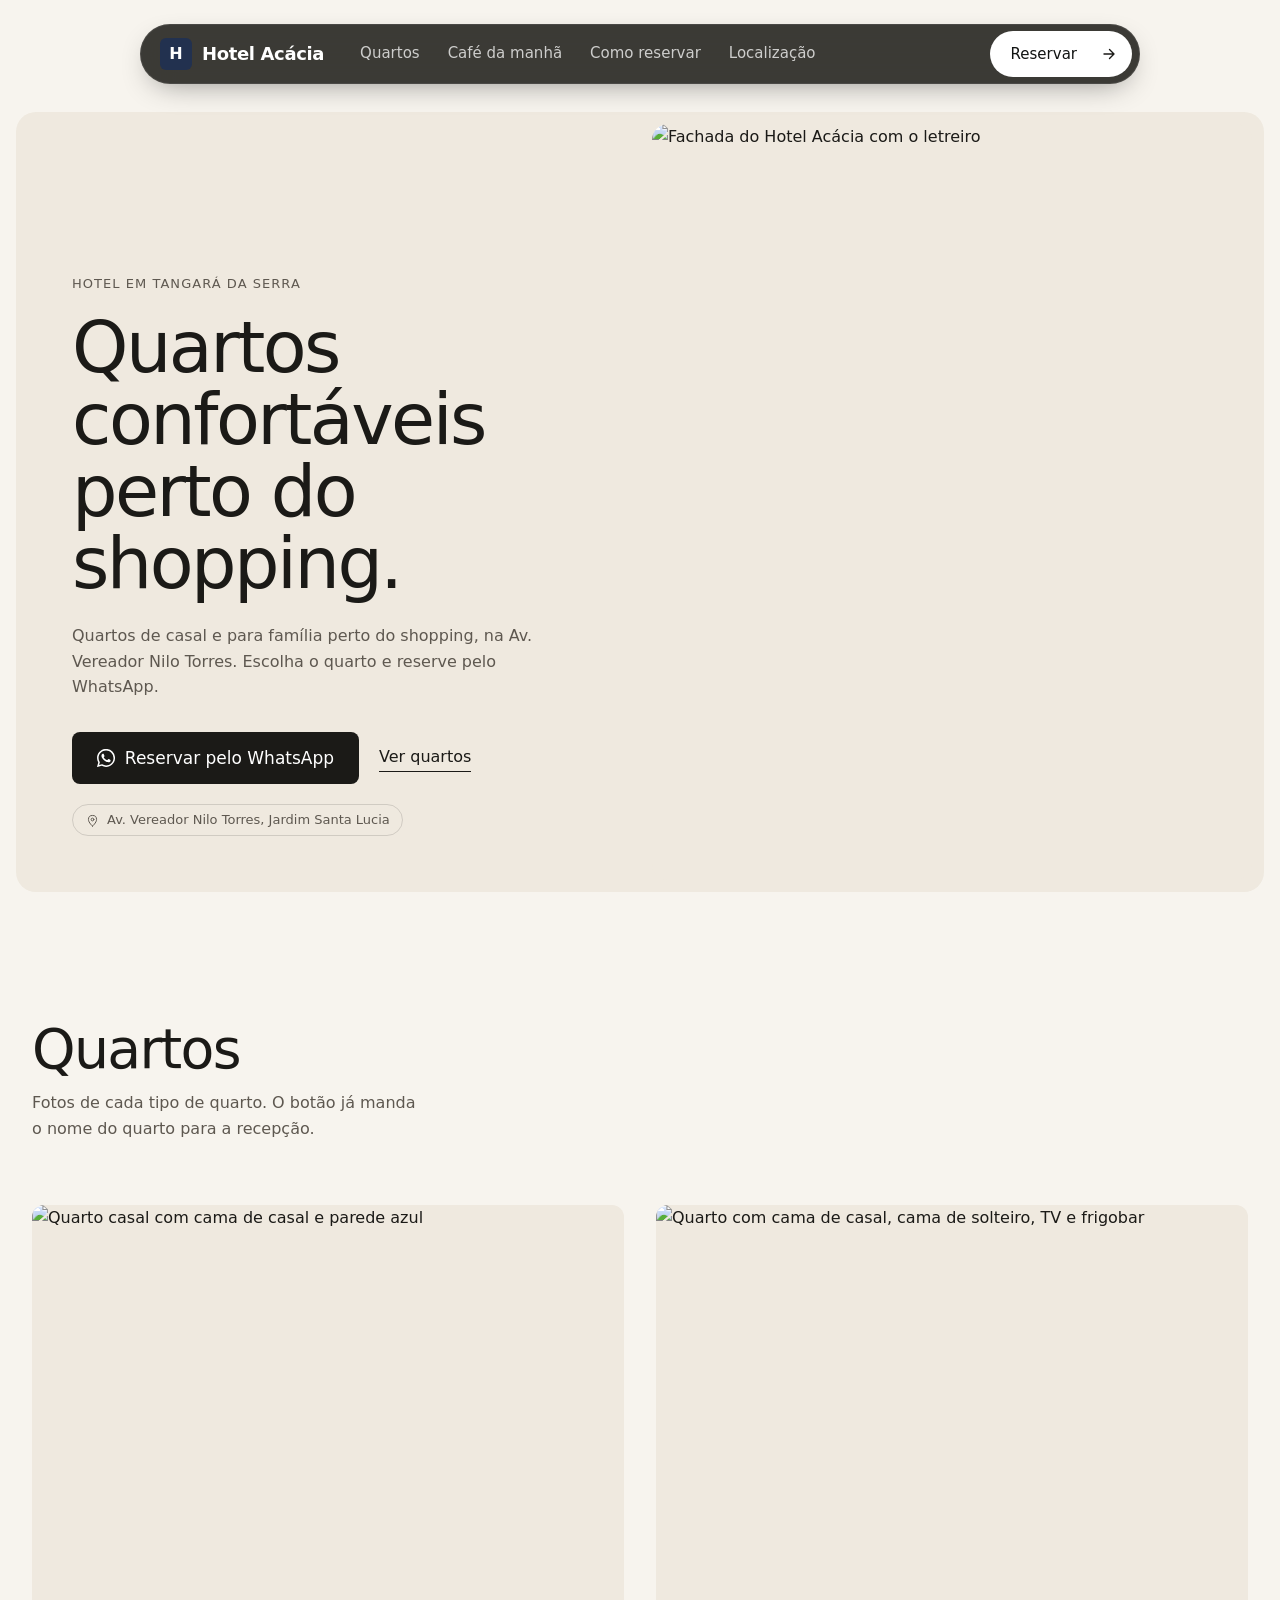
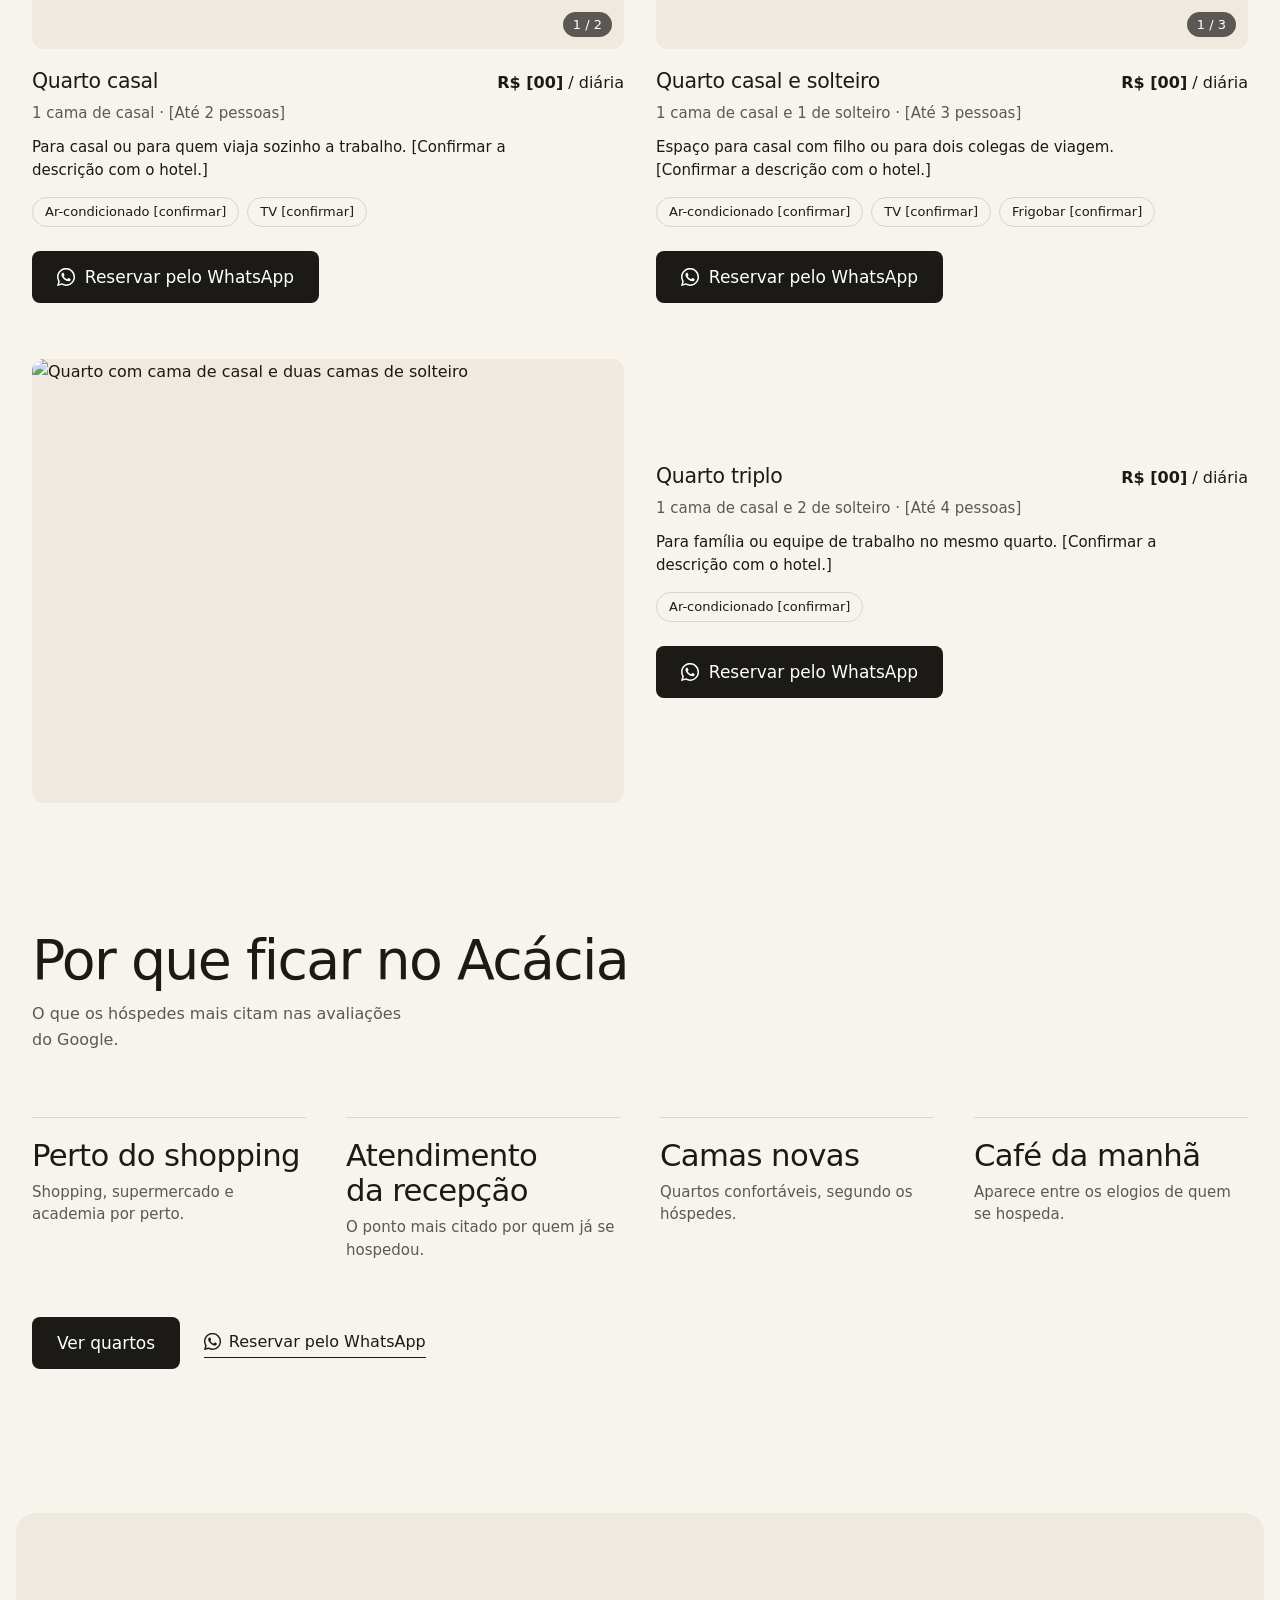
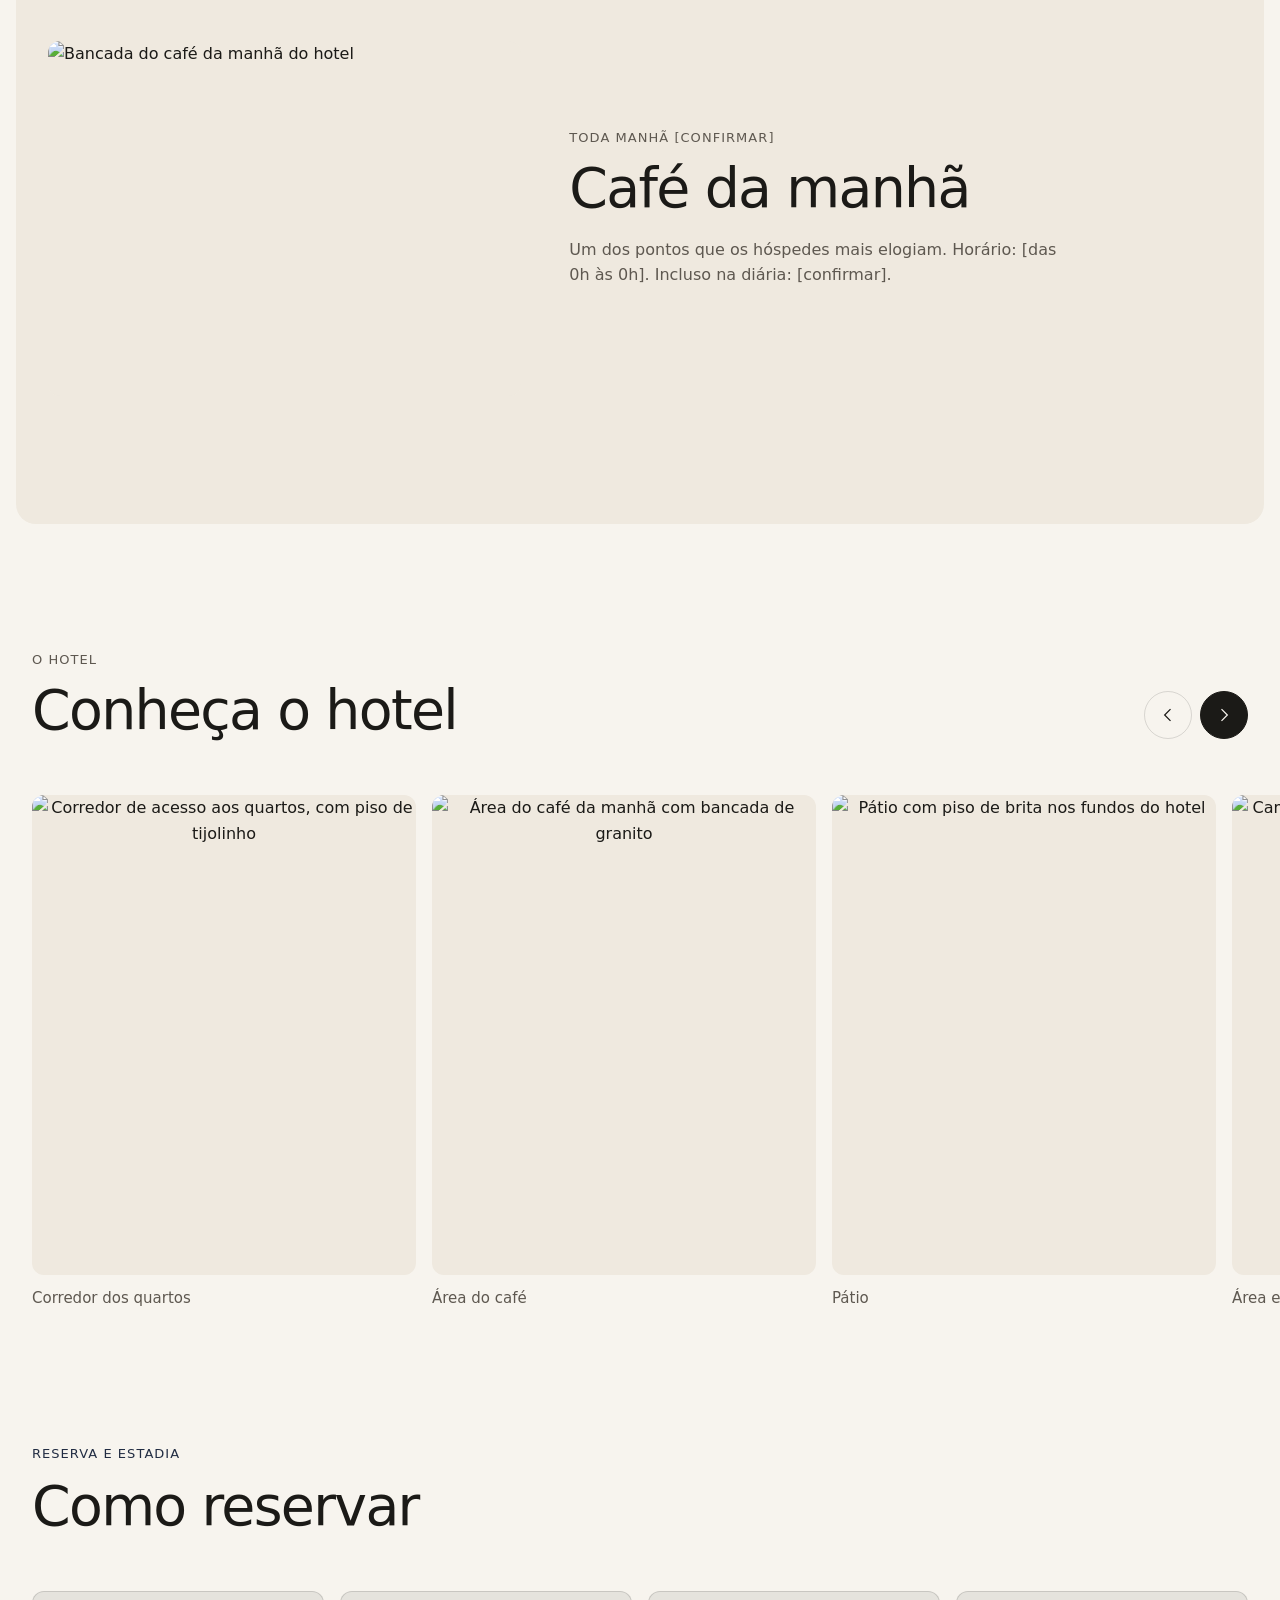
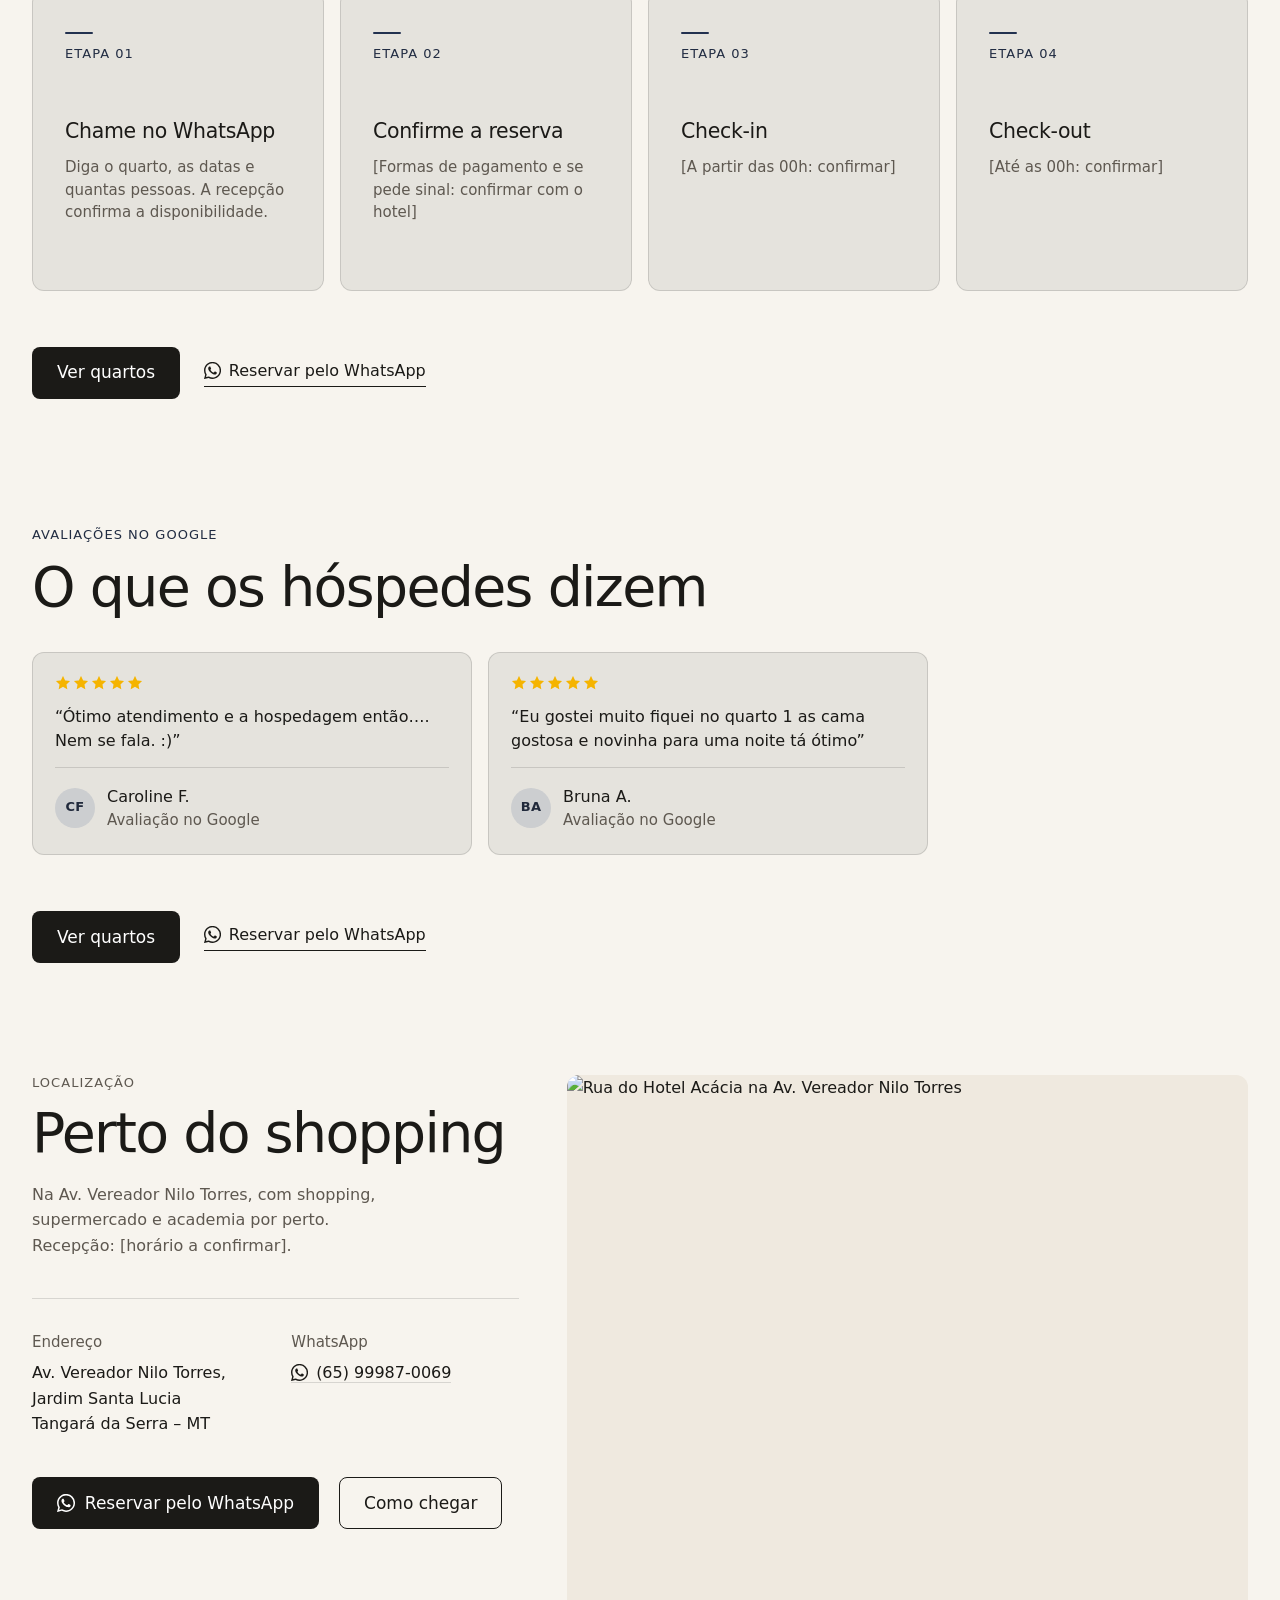
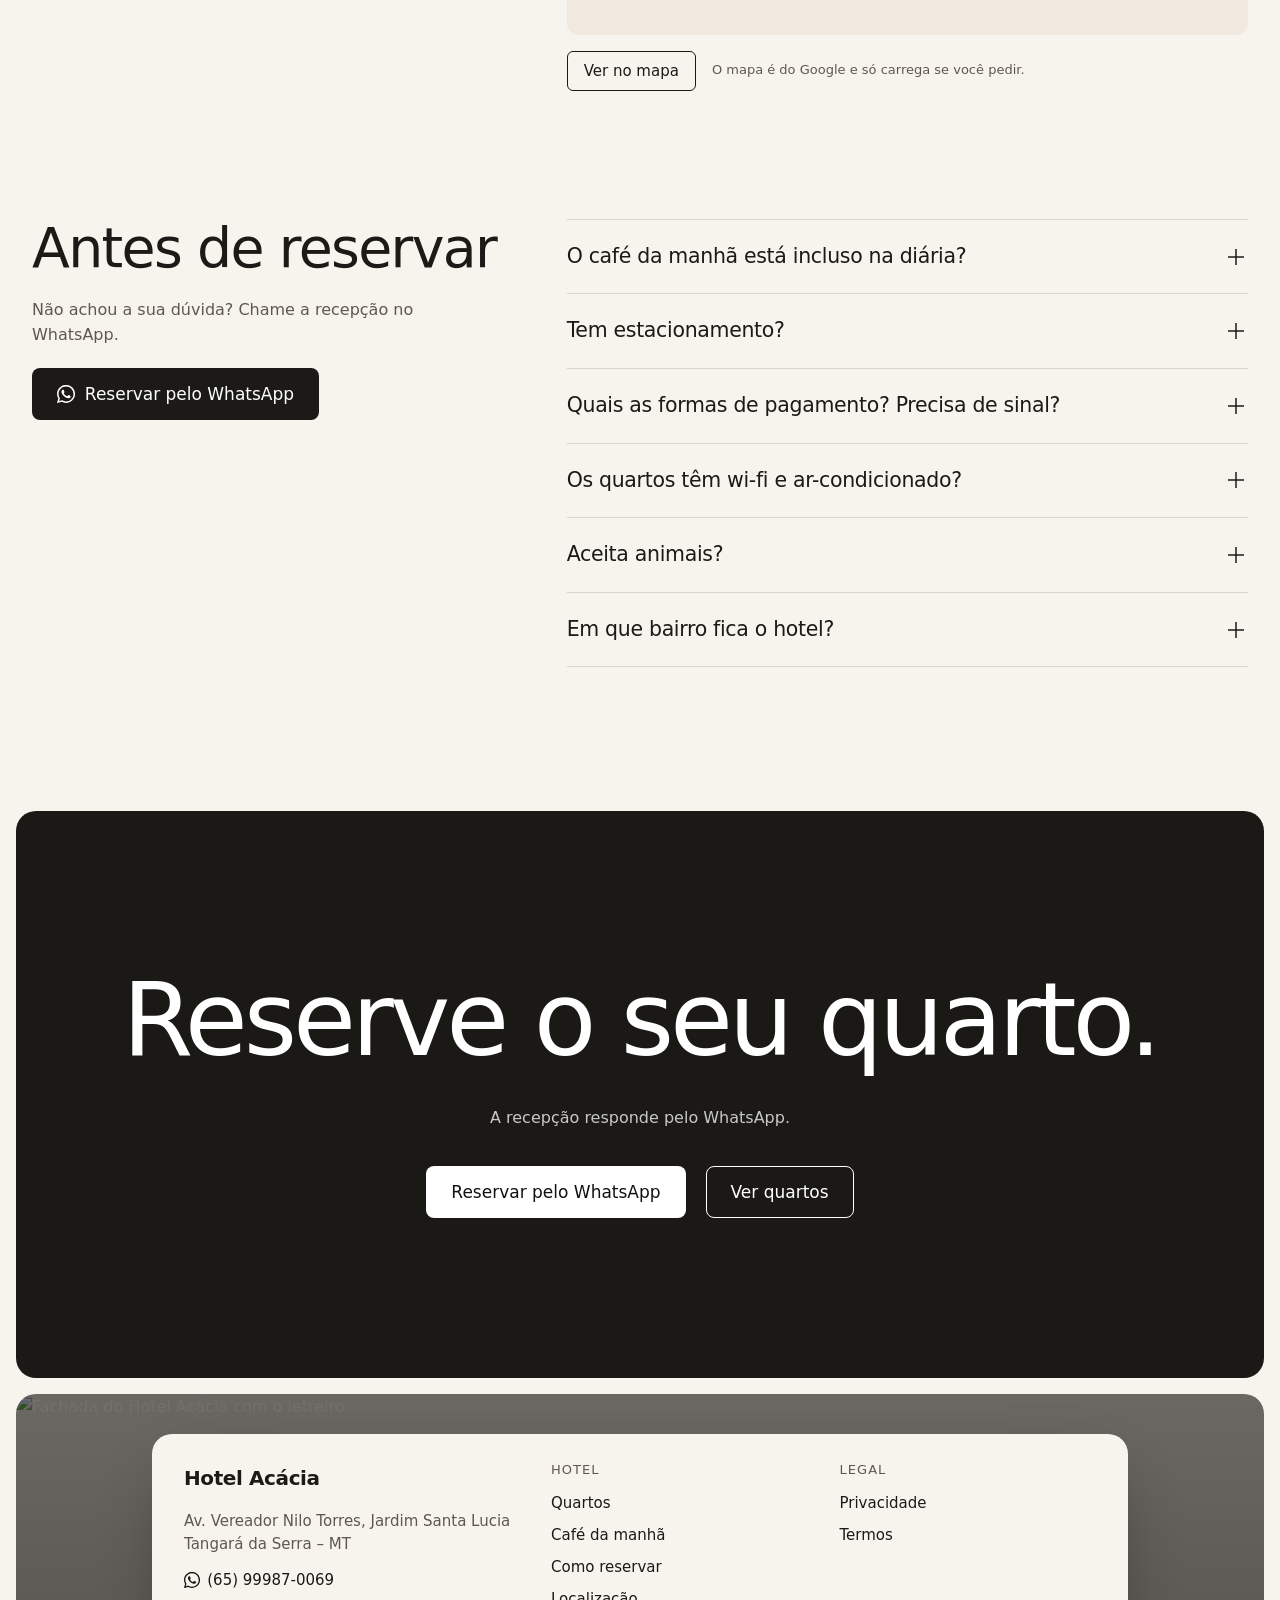
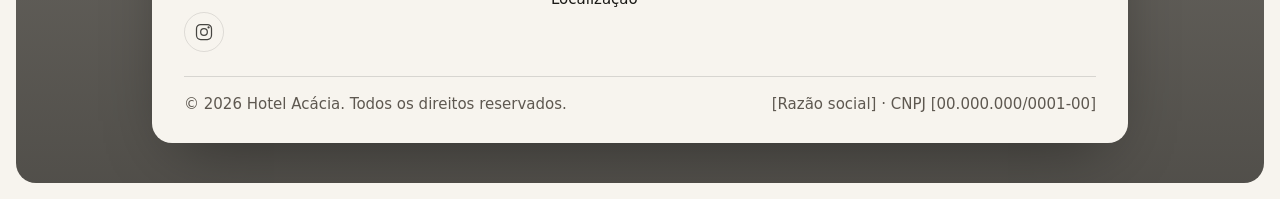
==== commit 4d6c7a49: "tira nota do Google" ====
--- a/index.html
+++ b/index.html
@@ -3000,7 +3000,7 @@
 <!-- depoimentos E -->
 <section id="depoimentos" class="sec s0 cn-sec">
   <div class="wrap">
-    <div class="head"><div><p class="t-lab cn-rot rot-sec">Avaliações no Google</p><h2 class="t-h2">O que os hóspedes dizem</h2><p class="t-muted measure cn-sub">Nota 3,7 no Google, com 37 avaliações. Dois comentários de hóspedes.</p></div></div>
+    <div class="head"><div><p class="t-lab cn-rot rot-sec">Avaliações no Google</p><h2 class="t-h2">O que os hóspedes dizem</h2></div></div>
     <div class="cn cn-dois">
       <figure class="cn-card">
         
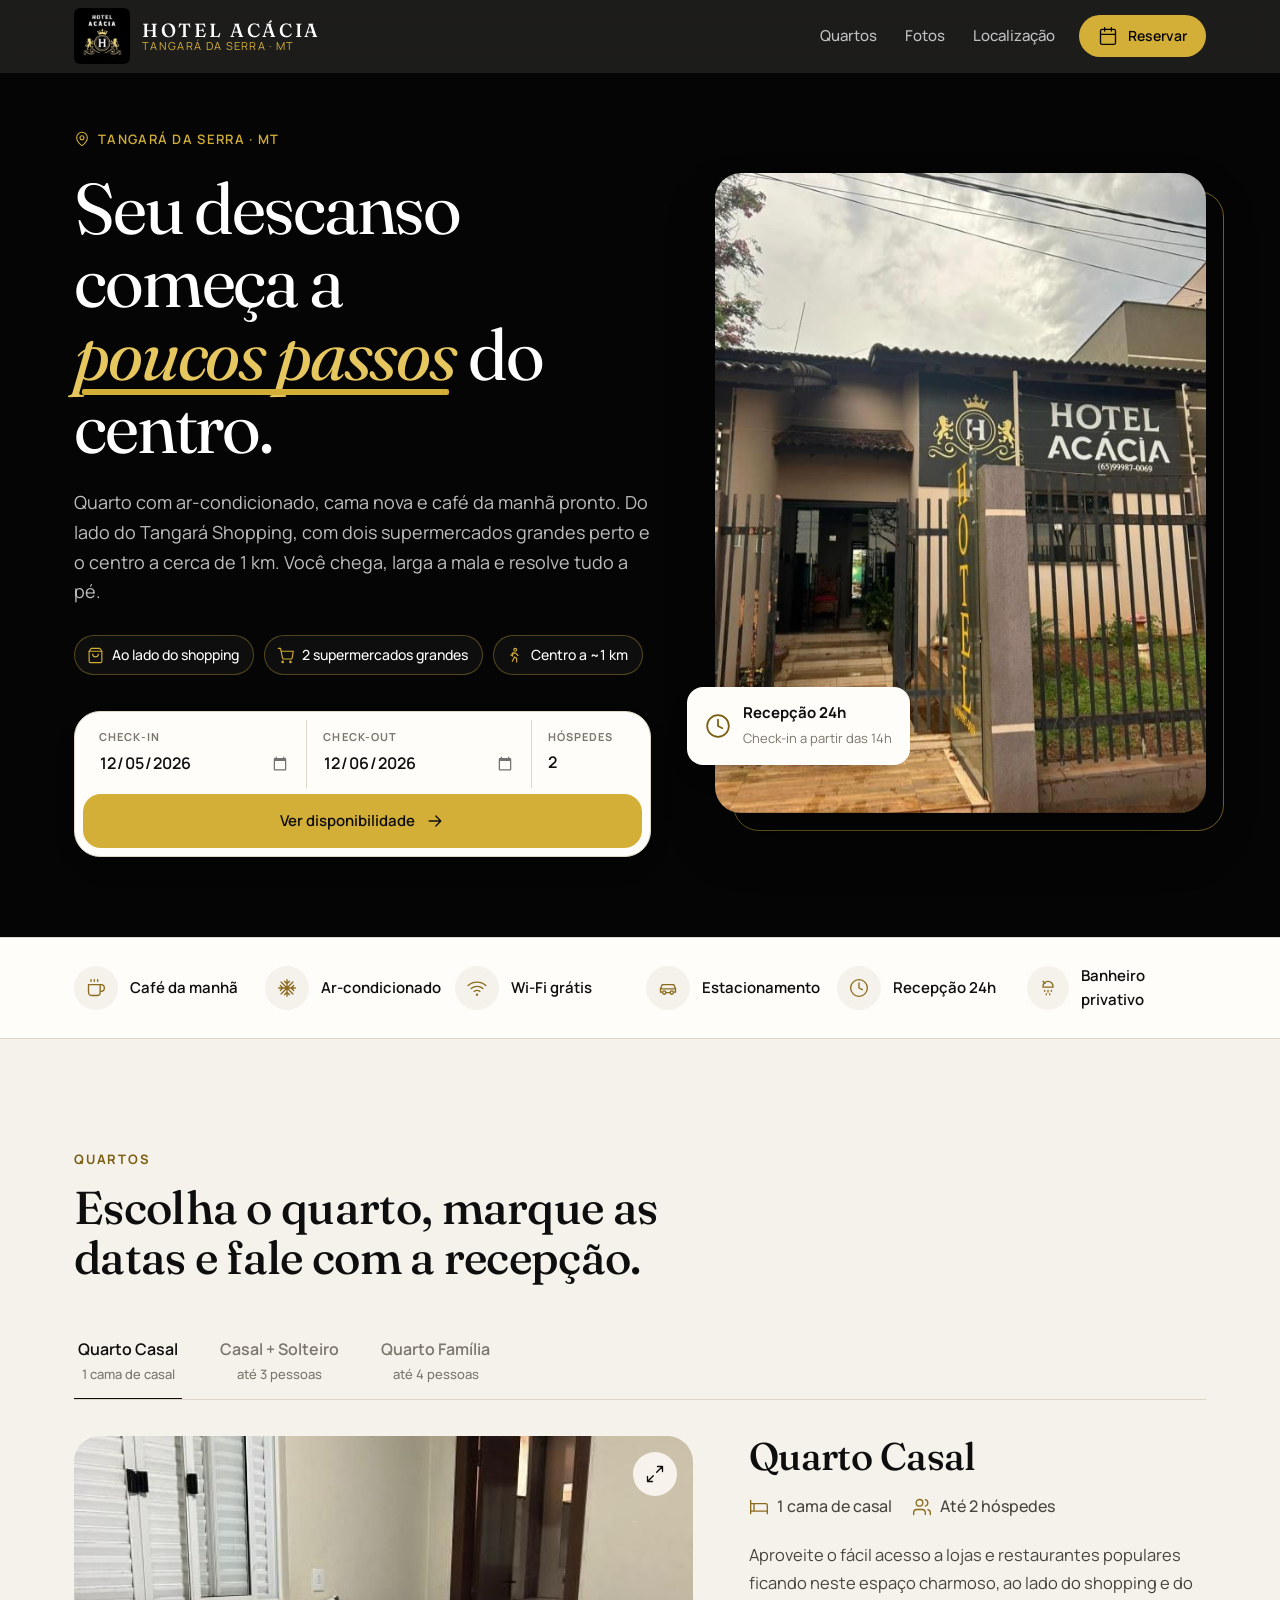
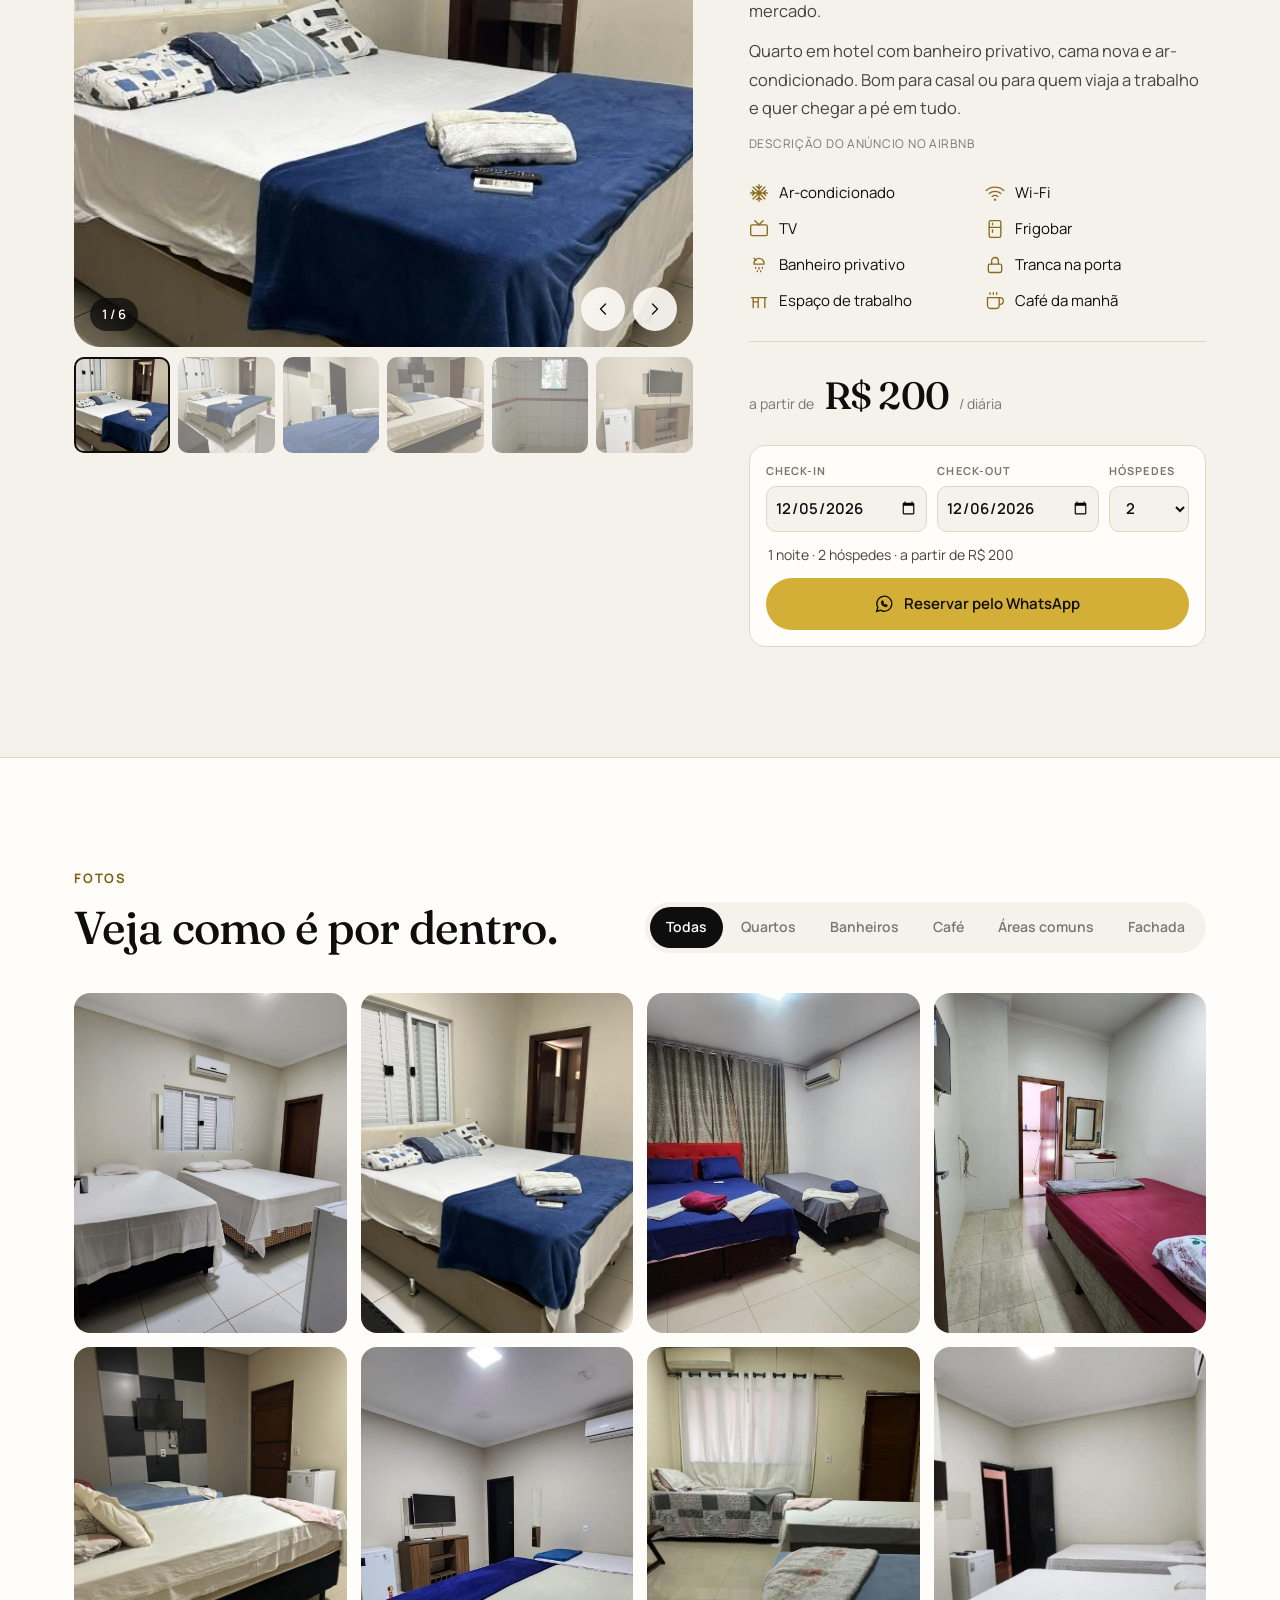
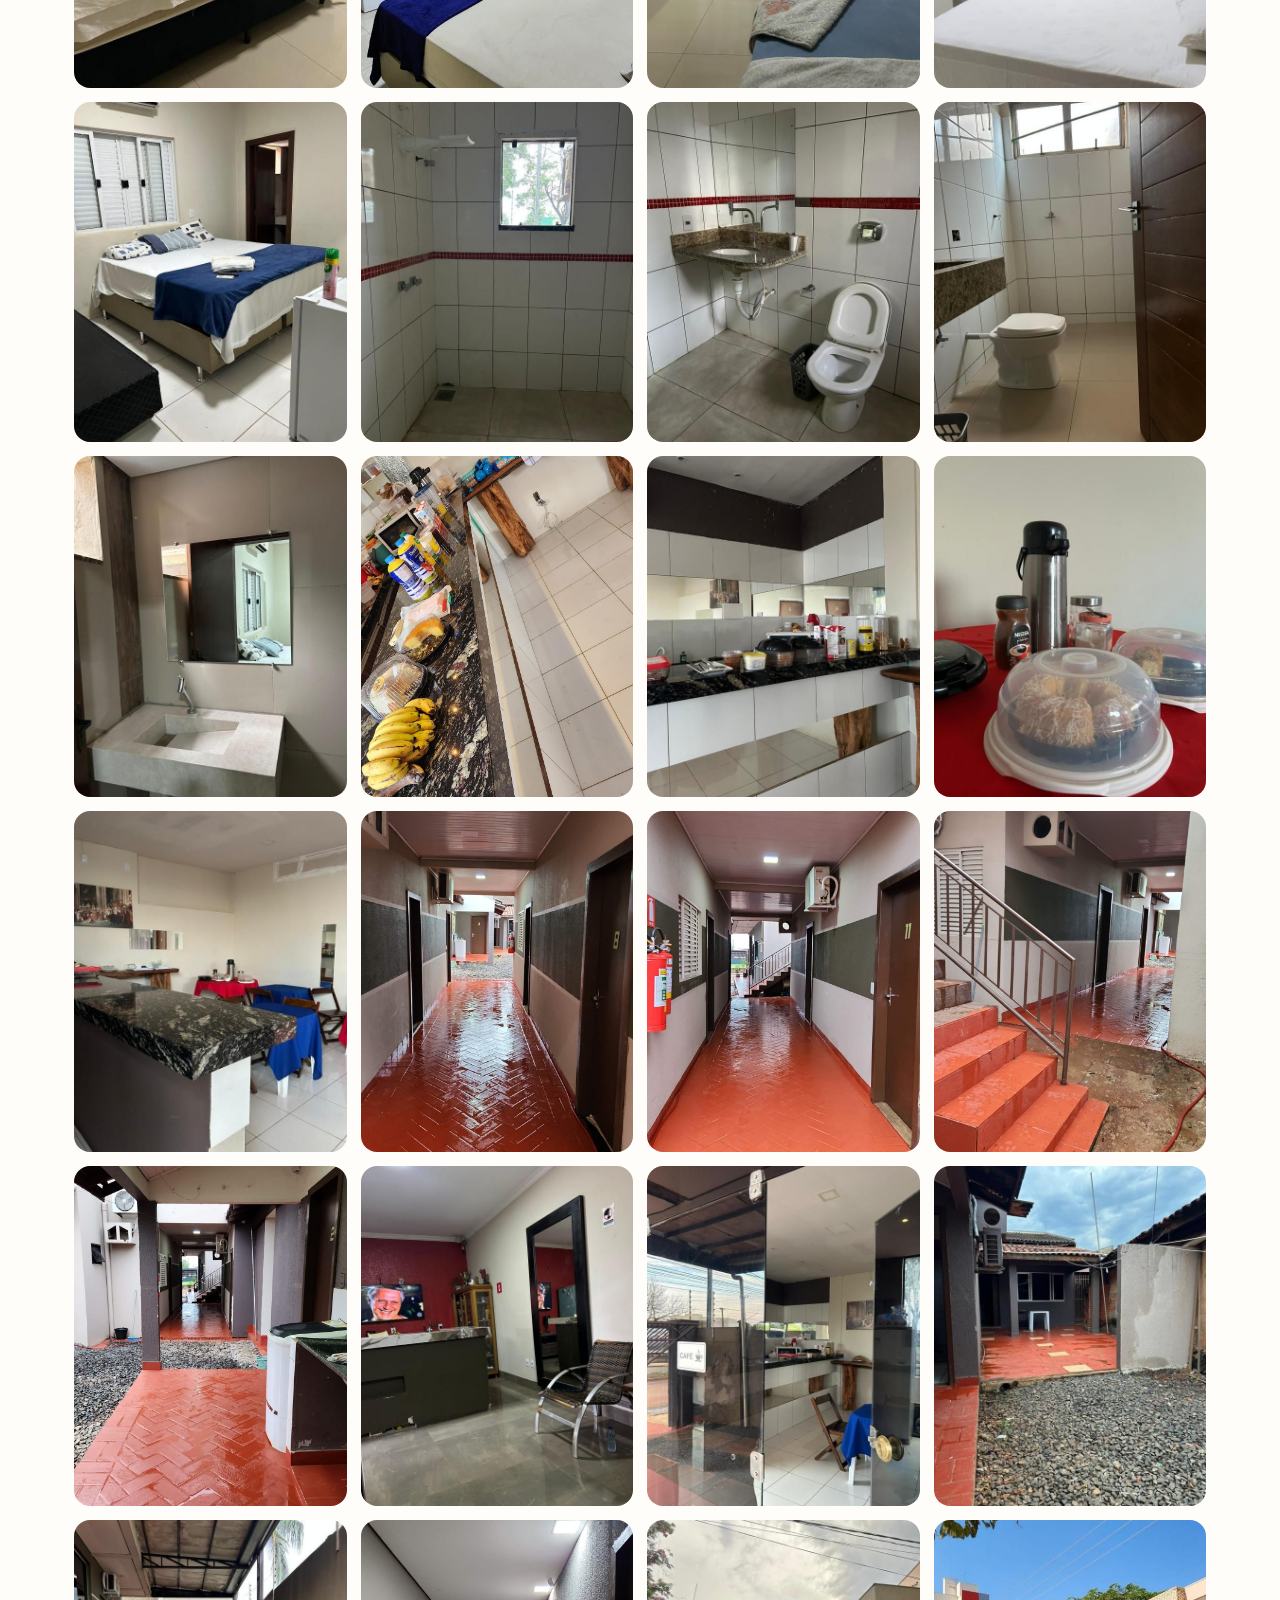
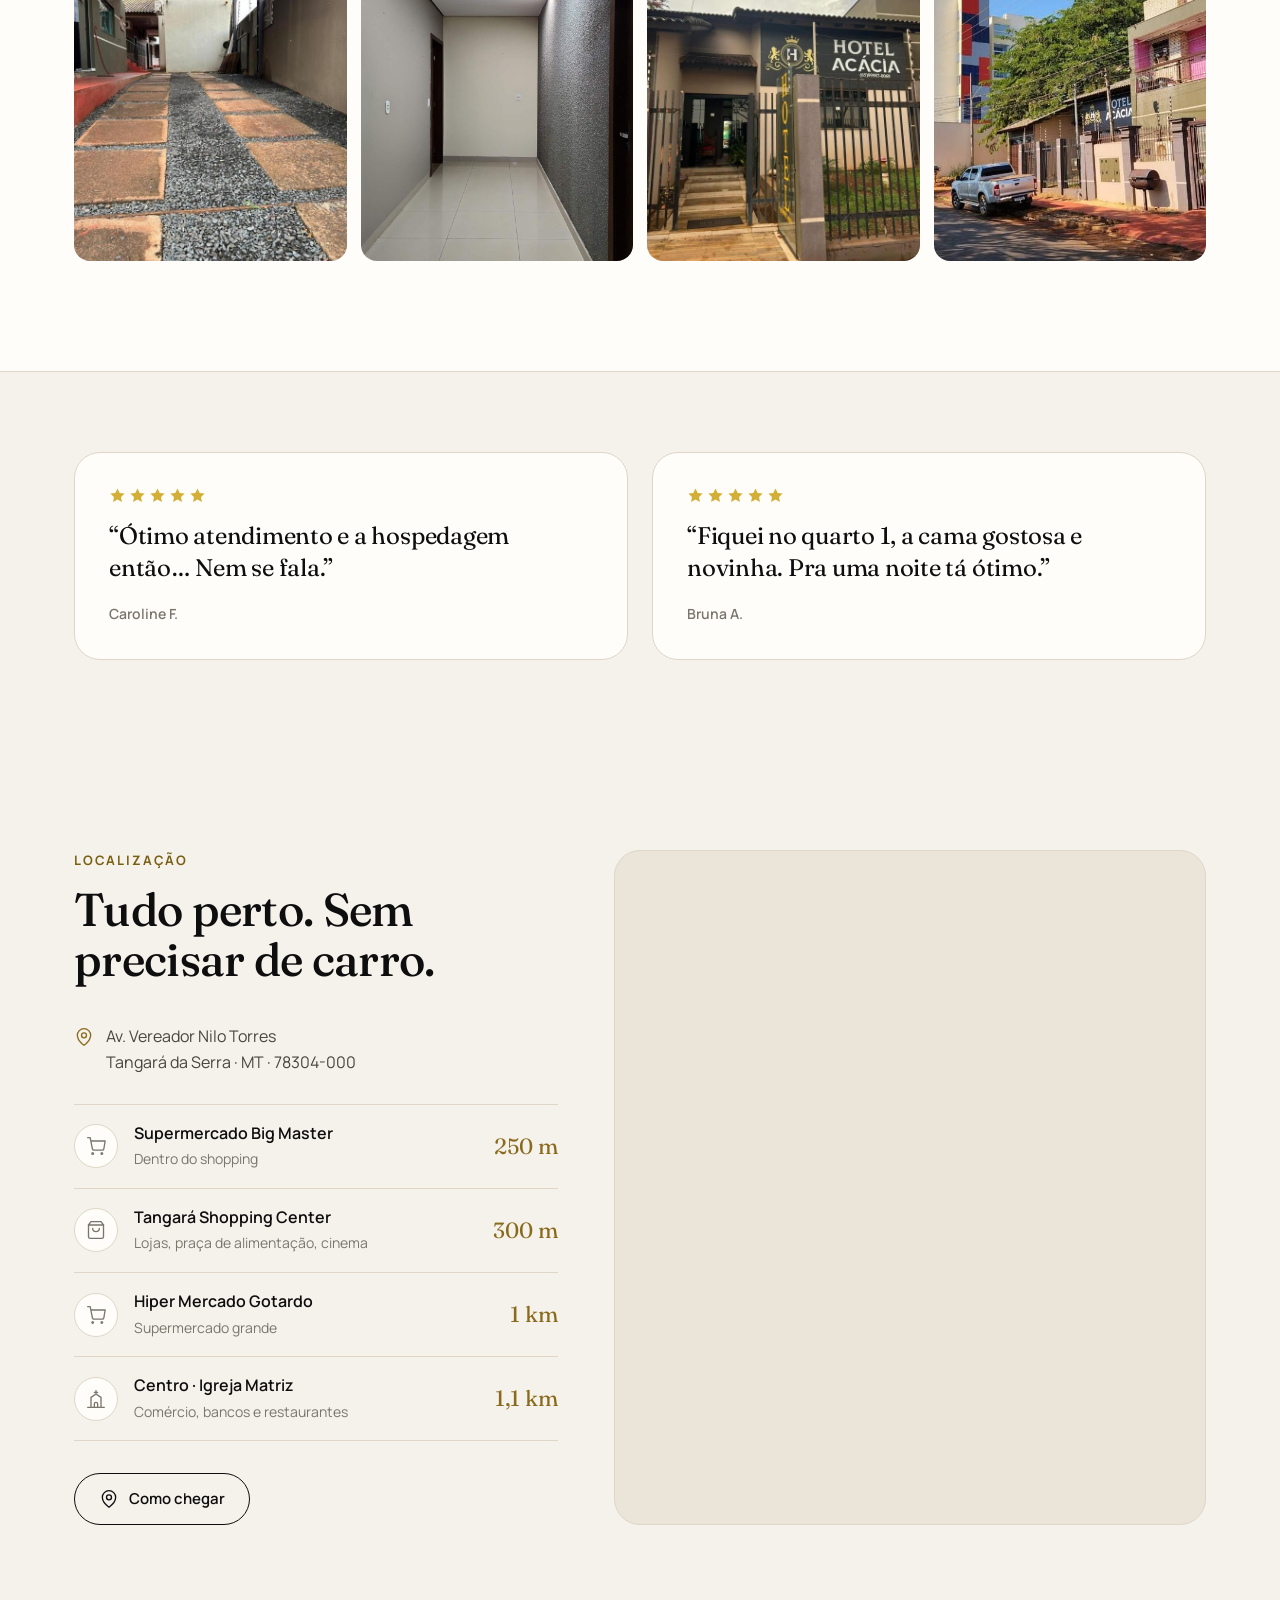
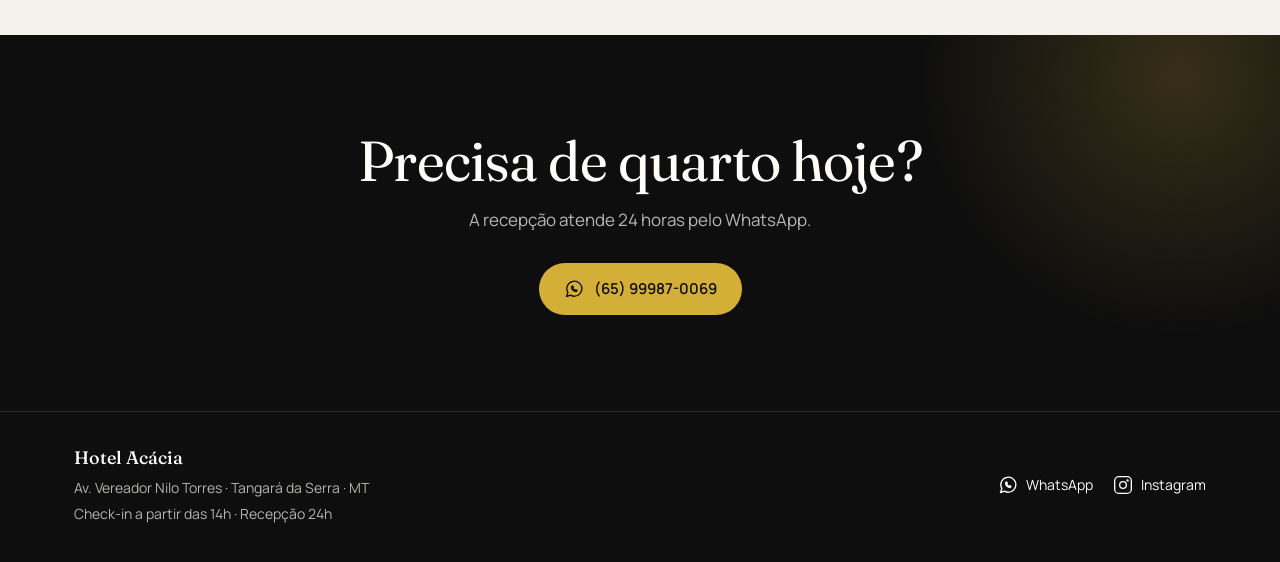
==== commit f487dc9a: "Nova versão da prévia do site Co-Authored-By: Claude Opus 5.5 <noreply@anthropic.com>" ====
--- a/index.html
+++ b/index.html
@@ -1,3729 +1,240 @@
-<!doctype html><html lang="pt-BR"><head><meta name="robots" content="noindex"><meta charset="utf-8"><meta name="viewport" content="width=device-width, initial-scale=1">
-<link href="/hotel-acacia-previa/fontes/fontes.css" rel="stylesheet">
-<style>
-/* Fábrica base: the design foundation applied to every composed page.
-   Theme values arrive as CSS variables on .fb, written by scripts/montar-pagina.mjs. */
-body{margin:0}
-.fb{--ease:cubic-bezier(0.22,1,0.36,1);--line:color-mix(in oklab,var(--ink) 14%,transparent);--line-dark:rgba(255,255,255,.16);position:relative;padding-bottom:16px;background:var(--surface);color:var(--ink);font-family:var(--font);font-size:clamp(1rem,1.2vw,1.125rem);line-height:1.6;font-weight:var(--peso-texto,400);-webkit-font-smoothing:antialiased;overflow-x:clip}
-/* style axis: tokens. Geometry (rb/rbs/rc come from the theme and stay the "medio" default), shadow and surface tone.
-   estilo.geometria, estilo.superficie and estilo.sombra (nenhuma | suave | dura: hard offset shadow, no blur, with 2px borders) in site.json become data-geometria, data-superficie and data-sombra on .fb (fabrica/motor.mjs); the default writes nothing. */
-.fb{--raio-botao:var(--rb);--raio-botao-sm:var(--rbs);--raio-cartao:var(--rc);--raio-campo:var(--rb);--raio-chip:999px;--raio-painel:20px;--raio-inset:24px;--raio-inset-m:18px;--sombra-suave:0 28px 56px -28px color-mix(in oklab,var(--dark) 45%,transparent);--tom-cartao:color-mix(in oklab,var(--surface) 93%,var(--ink))}
-.fb[data-geometria=reto]{--raio-botao:0px;--raio-botao-sm:0px;--raio-cartao:0px;--raio-campo:0px;--raio-chip:0px;--raio-painel:0px;--raio-inset:0px;--raio-inset-m:0px}
-.fb[data-geometria=suave]{--raio-botao:12px;--raio-botao-sm:10px;--raio-cartao:28px;--raio-campo:12px;--raio-chip:999px;--raio-painel:32px;--raio-inset:32px;--raio-inset-m:24px}
-.fb[data-geometria=redondo]{--raio-botao:999px;--raio-botao-sm:999px;--raio-cartao:28px;--raio-campo:999px;--raio-chip:999px;--raio-painel:32px;--raio-inset:32px;--raio-inset-m:24px}
-.fb[data-geometria=amplo]{--raio-botao:999px;--raio-botao-sm:999px;--raio-cartao:32px;--raio-campo:16px;--raio-chip:999px;--raio-painel:40px;--raio-inset:40px;--raio-inset-m:28px} /* style axis */
-.fb *,.fb *::before,.fb *::after{box-sizing:border-box}
-.fb :where(a){color:inherit;text-decoration:none}
-.fb :where(img){display:block;max-width:100%}
-.fb :where(p,h1,h2,h3,figure,blockquote,ol,ul){margin:0;padding:0}
-.fb :where(h1,h2,h3){font-weight:var(--peso-titulo,500)}
-.fb :where(h1,h2,h3,h4,.t-d,.t-h1,.t-h2,.t-h3,.t-h4){font-family:var(--font-titulo,var(--font))}
-.fb :where(button){font:inherit;color:inherit;background:none;border:0;padding:0;cursor:pointer}
-
-/* Layout */
-.wrap{width:100%;max-width:1440px;margin:0 auto;padding:0 32px}
-.sec{padding:128px 0}
-.sec.s0+.sec.s0{padding-top:0}
-.inset{position:relative;isolation:isolate;margin:16px 16px 0;border-radius:var(--raio-inset);overflow:hidden} /* style axis */
-.bg-alt{background:var(--alt)}
-.bg-dark{background:var(--dark);color:#fff}
-.bg-accent{background:var(--accent);color:var(--accentink)}
-.head{display:flex;flex-wrap:wrap;align-items:flex-end;justify-content:space-between;gap:24px;margin-bottom:56px}
-.head>h2,.head-solo{max-width:13em}
-.head-solo{margin-bottom:64px}
-.split{display:grid;grid-template-columns:minmax(0,5fr) minmax(0,7fr);gap:48px;align-items:start}
-.grid-2,.grid-3,.grid-4{display:grid;gap:24px}
-.grid-2{grid-template-columns:repeat(2,minmax(0,1fr))}
-.grid-3{grid-template-columns:repeat(3,minmax(0,1fr))}
-.grid-4{grid-template-columns:repeat(4,minmax(0,1fr))}
-.mt-8{margin-top:8px}.mt-12{margin-top:12px}.mt-16{margin-top:16px}.mt-20{margin-top:20px}
-
-/* Type */
-.t-d{font-size:calc(clamp(3rem,8vw,7.5rem) * var(--sx-tt,1));line-height:.95;letter-spacing:-.04em;font-weight:var(--peso-titulo,500)}
-.t-h1{font-size:calc(clamp(2.75rem,5.6vw,5rem) * var(--sx-tt,1));line-height:1;letter-spacing:-.035em;font-weight:var(--peso-titulo,500)}
-.t-h2{font-size:calc(clamp(35px,calc(4.4vw - 1px),63px) * var(--sx-tt,1));line-height:1.05;letter-spacing:-.03em;font-weight:var(--peso-titulo,500)}
-.t-h3{font-size:calc(clamp(1.5rem,2.4vw,2.25rem) * var(--sx-tt,1));line-height:1.15;letter-spacing:-.02em;font-weight:var(--peso-titulo,500)}
-.fb h1,.fb h2,.fb h3{text-wrap:balance}
-.t-h4{font-size:clamp(1.25rem,1.6vw,1.5rem);line-height:1.25;letter-spacing:-.015em;font-weight:var(--peso-titulo,500)}
-.t-lab{font-size:.8125rem;line-height:1.3;font-weight:500;letter-spacing:.08em;text-transform:uppercase}
-.t-sm{font-size:.9375rem;line-height:1.5}
-.t-muted{color:var(--muted)}
-.bg-dark .t-muted,.on-photo .t-muted{color:rgba(255,255,255,.76)}
-.bg-accent .t-muted{color:inherit}
-.strong{font-weight:500}
-.measure{max-width:32em}
-.measure-s{max-width:24em}
-.lnk{display:inline-block;border-bottom:1px solid currentColor;padding-bottom:2px;font-weight:500;transition:border-color .25s var(--eb,ease)}
-.price{font-size:1.5rem;line-height:1.2;letter-spacing:-.02em;font-weight:var(--peso-titulo,500)}
-
-/* Controls */
-.btn{--b:var(--btn-bg,var(--accent));--bi:var(--btn-ink,var(--accentink));--bh:var(--btn-bg-hover,color-mix(in srgb,var(--b),#000 8%));--bl:var(--btn-line,var(--b));display:inline-flex;align-items:center;justify-content:center;gap:10px;min-height:52px;padding:0 24px;border:1px solid var(--btn-bd,transparent);border-radius:var(--raio-botao);background:var(--b);color:var(--bi);font-size:1.0625rem;font-weight:500;line-height:1.2;white-space:nowrap;transition:transform .25s var(--eb),background-color .25s var(--eb),background-size .25s var(--eb),background-position .6s var(--eb),color .25s var(--eb),border-color .25s var(--eb),box-shadow .25s var(--eb)} /* style axis */
-/* Button color tokens: --b fill, --bi text on it, --bh hover fill, --bl outline/text version. With the brand color they follow --accent/--accentink of the section;
-   marca.botao_cor writes --btn-* on .fb (fabrica/cor-da-marca.mjs temaDoBotao). Motion lives in the "Button hover" block below the style axes. */
-.fb{--eb:cubic-bezier(.2,.8,.2,1)}
-.btn-light{--b:#fff;--bi:#111312;--bh:color-mix(in srgb,#fff,#000 8%);--bl:#fff;border-color:transparent}
-.btn-line{background:transparent;color:inherit;border-color:currentColor}
-.btn-sm{min-height:40px;padding:0 16px;font-size:.9375rem;border-radius:var(--raio-botao-sm)} /* style axis */
-/* WhatsApp glyph on every link to wa.me (buttons, text links, footer); follows the text color */
-:root{--wa-ico:url("data:image/svg+xml,%3Csvg xmlns='http://www.w3.org/2000/svg' viewBox='0 0 24 24'%3E%3Cpath d='M17.472 14.382c-.297-.149-1.758-.867-2.03-.967-.273-.099-.471-.148-.67.15-.197.297-.767.966-.94 1.164-.173.199-.347.223-.644.075-.297-.15-1.255-.463-2.39-1.475-.883-.788-1.48-1.761-1.653-2.059-.173-.297-.018-.458.13-.606.134-.133.298-.347.446-.52.149-.174.198-.298.298-.497.099-.198.05-.371-.025-.52-.075-.149-.669-1.612-.916-2.207-.242-.579-.487-.5-.669-.51-.173-.008-.371-.01-.57-.01-.198 0-.52.074-.792.372-.272.297-1.04 1.016-1.04 2.479 0 1.462 1.065 2.875 1.213 3.074.149.198 2.096 3.2 5.077 4.487.709.306 1.262.489 1.694.625.712.227 1.36.195 1.871.118.571-.085 1.758-.719 2.006-1.413.248-.694.248-1.289.173-1.413-.074-.124-.272-.198-.57-.347m-5.421 7.403h-.004a9.87 9.87 0 0 1-5.031-1.378l-.361-.214-3.741.982.998-3.648-.235-.374a9.86 9.86 0 0 1-1.51-5.26c.001-5.45 4.436-9.884 9.888-9.884 2.64 0 5.122 1.03 6.988 2.898a9.825 9.825 0 0 1 2.893 6.994c-.003 5.45-4.437 9.884-9.885 9.884m8.413-18.297A11.815 11.815 0 0 0 12.05 0C5.495 0 .16 5.335.157 11.892c0 2.096.547 4.142 1.588 5.945L.057 24l6.304-1.654a11.882 11.882 0 0 0 5.683 1.448h.005c6.554 0 11.89-5.335 11.893-11.893a11.821 11.821 0 0 0-3.48-8.413Z'/%3E%3C/svg%3E")}
-a[href^="https://wa.me/"]::before{content:"";display:inline-block;flex:none;width:1.05em;height:1.05em;margin-right:.5em;vertical-align:-.16em;background:currentColor;-webkit-mask:var(--wa-ico) center/contain no-repeat;mask:var(--wa-ico) center/contain no-repeat}
-.btn[href^="https://wa.me/"]::before{margin-right:0}
-.btns{display:flex;flex-wrap:wrap;align-items:center;gap:12px 20px}
-.sec-cta{display:flex;flex-wrap:wrap;align-items:center;gap:12px 24px;margin-top:56px}
-.ico{flex:none;width:16px;height:16px}
-.chips{display:flex;flex-wrap:wrap;gap:8px}
-.chip{display:inline-flex;align-items:center;min-height:36px;padding:0 16px;border:1px solid var(--line);border-radius:var(--raio-chip);font-size:.9375rem;white-space:nowrap} /* style axis */
-.chip-on{background:var(--ink);border-color:var(--ink);color:var(--surface)}
-.t-lab.rot-pil{display:inline-flex;align-items:center;width:fit-content;max-width:100%;min-height:32px;padding:0 14px;border:1px solid var(--line);border-radius:999px;text-transform:none;letter-spacing:0;font-size:.8125rem}
-.on-photo .t-lab.rot-pil{border-color:rgba(255,255,255,.3);background:rgba(255,255,255,.08);-webkit-backdrop-filter:blur(8px);backdrop-filter:blur(8px)}
-.t-lab.rot-pil.rot-marca,.on-photo .t-lab.rot-pil.rot-marca{background:var(--accent);border-color:var(--accent);color:var(--accentink);opacity:1}
-.t-lab.rot-pil.rot-suave,.on-photo .t-lab.rot-pil.rot-suave{background:color-mix(in srgb,var(--accent) 16%,transparent);border-color:color-mix(in srgb,var(--accent) 45%,transparent);color:var(--accent);opacity:1}
-.on-photo .t-lab.rot-pil.rot-suave{color:color-mix(in srgb,var(--accent) 55%,#fff)}
-.t-lab.rot-pil.rot-clara,.on-photo .t-lab.rot-pil.rot-clara{background:#fff;border-color:#fff;color:#111214;opacity:1}
-.t-lab.rot-pil.rot-escura,.on-photo .t-lab.rot-pil.rot-escura{background:var(--dark);border-color:var(--dark);color:#fff;opacity:1}
-.t-lab.rot-pil.rot-clara.rot-clara-marca{color:color-mix(in oklab,var(--accent),#000 22%)}
-/* Panel-typed eyebrow label wrapped with the title (rot-cab), so heads that are flex rows keep the title and its label as one item. */
-.rot-cab>.rot-sec{margin:0 0 14px}
-.head>.rot-cab>h2{max-width:13em}
-/* style axis: section eyebrow labels as a capsule with a marker (site.estilo.rotulo = pilula | pulso; pulso blinks the marker).
-   Colour (site.estilo.rotulo_cor, per section data-sx-rotcor) only sets the --rp-* tokens, so a section override simply wins by inheritance;
-   each option writes every token (light and dark sections), so "neutra" on a section also undoes a site colour. Marker shape: site.estilo.rotulo_marca.
-   Style and marker can also be overridden per section (personalizacao rotulo_estilo / rotulo_marca).
-   Same look in every template; a template's own dot span is reused. The Sobre C capsule (.sc-pil) is always a pill and takes the colour too. */
-.fb,.fb [data-sx-rotcor=neutra]{--rp-bg:color-mix(in oklab,var(--ink) 4%,var(--surface));--rp-bd:color-mix(in oklab,var(--ink) 9%,transparent);--rp-tx:var(--ink);--rp-mk:currentColor;--rp-bgd:rgb(255 255 255/.07);--rp-bdd:rgb(255 255 255/.18);--rp-txd:#fff;--rp-mkd:currentColor;--rp-lt:currentColor;--rp-ltd:currentColor}
-.fb[data-rotulo_cor=marca],.fb [data-sx-rotcor=marca]{--rp-bg:var(--surface);--rp-bd:color-mix(in oklab,var(--ink) 11%,transparent);--rp-tx:var(--ink);--rp-mk:var(--accent);--rp-bgd:rgb(255 255 255/.07);--rp-bdd:rgb(255 255 255/.18);--rp-txd:#fff;--rp-mkd:var(--accent);--rp-lt:currentColor;--rp-ltd:currentColor}
-.fb[data-rotulo_cor=suave],.fb [data-sx-rotcor=suave]{--rp-bg:color-mix(in oklab,var(--accent) 10%,var(--surface));--rp-bd:color-mix(in oklab,var(--accent) 24%,transparent);--rp-tx:color-mix(in oklab,var(--accent),var(--ink) 40%);--rp-mk:var(--accent);--rp-bgd:color-mix(in oklab,var(--accent) 22%,transparent);--rp-bdd:color-mix(in oklab,var(--accent) 45%,transparent);--rp-txd:#fff;--rp-mkd:var(--accent);--rp-lt:color-mix(in oklab,var(--accent),var(--ink) 35%);--rp-ltd:color-mix(in oklab,var(--accent),#fff 40%)}
-.fb[data-rotulo_cor=cheia],.fb [data-sx-rotcor=cheia]{--rp-bg:var(--accent);--rp-bd:var(--accent);--rp-tx:var(--accentink);--rp-mk:var(--accentink);--rp-bgd:var(--accent);--rp-bdd:var(--accent);--rp-txd:var(--accentink);--rp-mkd:var(--accentink);--rp-lt:var(--accent);--rp-ltd:color-mix(in oklab,var(--accent),#fff 25%)}
-/* Mode per section: the site axis (data-rotulo / data-rotulo_marca on .fb) unless the section overrides it (data-sx-rot / data-sx-rotmk). */
-.fb section:is(.fb:is([data-rotulo=pilula],[data-rotulo=pulso]) :not([data-sx-rot]),[data-sx-rot=pilula],[data-sx-rot=pulso]) .rot-sec{display:inline-flex;align-items:center;gap:10px;width:fit-content;max-width:100%;min-height:34px;margin-inline:0;padding:0 16px;border:1px solid var(--rp-bd);border-radius:999px;background:var(--rp-bg);color:var(--rp-tx);font-size:.8125rem;font-weight:500;line-height:1.3;letter-spacing:.08em;text-transform:uppercase;opacity:1}
-.fb section:is(.fb:is([data-rotulo=pilula],[data-rotulo=pulso]) :not([data-sx-rot]),[data-sx-rot=pilula],[data-sx-rot=pulso]) .rot-sec::before{content:"";flex:none;width:7px;height:7px;border-radius:50%;background:var(--rp-mk)}
-.fb section:is(.fb:is([data-rotulo=pilula],[data-rotulo=pulso]) :not([data-sx-rot]),[data-sx-rot=pilula],[data-sx-rot=pulso]) .rot-sec:has(>[aria-hidden=true])::before{content:none}
-.fb section:is(.fb:is([data-rotulo=pilula],[data-rotulo=pulso]) :not([data-sx-rot]),[data-sx-rot=pilula],[data-sx-rot=pulso]) .rot-sec>[aria-hidden=true]{width:7px;height:7px;border-radius:50%;background:var(--rp-mk)}
-.fb section:is(.fb:is([data-rotulo=pilula],[data-rotulo=pulso]) :not([data-sx-rot]),[data-sx-rot=pilula],[data-sx-rot=pulso]):is(.fb[data-rotulo_marca=quadrado] :not([data-sx-rotmk]),[data-sx-rotmk=quadrado]) .rot-sec::before,.fb section:is(.fb:is([data-rotulo=pilula],[data-rotulo=pulso]) :not([data-sx-rot]),[data-sx-rot=pilula],[data-sx-rot=pulso]):is(.fb[data-rotulo_marca=quadrado] :not([data-sx-rotmk]),[data-sx-rotmk=quadrado]) .rot-sec>[aria-hidden=true]{border-radius:1.5px}
-.fb section:is(.fb:is([data-rotulo=pilula],[data-rotulo=pulso]) :not([data-sx-rot]),[data-sx-rot=pilula],[data-sx-rot=pulso]):is(.fb[data-rotulo_marca=nenhum] :not([data-sx-rotmk]),[data-sx-rotmk=nenhum]) .rot-sec::before,.fb section:is(.fb:is([data-rotulo=pilula],[data-rotulo=pulso]) :not([data-sx-rot]),[data-sx-rot=pilula],[data-sx-rot=pulso]):is(.fb[data-rotulo_marca=nenhum] :not([data-sx-rotmk]),[data-sx-rotmk=nenhum]) .rot-sec>[aria-hidden=true]{display:none}
-.fb section:is(.fb:is([data-rotulo=pilula],[data-rotulo=pulso]) :not([data-sx-rot]),[data-sx-rot=pilula],[data-sx-rot=pulso]) .rot-sec:is(.bg-dark *,.on-photo *,.bg-accent *,.ritmo-escuro *){border-color:var(--rp-bdd);background:var(--rp-bgd);color:var(--rp-txd)}
-.fb section:is(.fb:is([data-rotulo=pilula],[data-rotulo=pulso]) :not([data-sx-rot]),[data-sx-rot=pilula],[data-sx-rot=pulso]) .rot-sec:is(.bg-dark *,.on-photo *,.bg-accent *,.ritmo-escuro *)::before,.fb section:is(.fb:is([data-rotulo=pilula],[data-rotulo=pulso]) :not([data-sx-rot]),[data-sx-rot=pilula],[data-sx-rot=pulso]) .rot-sec:is(.bg-dark *,.on-photo *,.bg-accent *,.ritmo-escuro *)>[aria-hidden=true]{background:var(--rp-mkd)}
-.fb:is([data-rotulo_cor]) .sc-pil,.fb [data-sx-rotcor] .sc-pil{border-color:var(--rp-bd);background:var(--rp-bg);color:var(--rp-tx)}
-/* Plain-text labels: an explicit marker (bolinha | quadrado) goes before the text in the marker colour, and the suave / cheia colours tint
-   the text itself (a section set to neutra / marca keeps its muted text); a template's own dot span is reused instead of adding a second one. */
-.fb section:is(.fb:not([data-rotulo=pilula],[data-rotulo=pulso]) :not([data-sx-rot]),[data-sx-rot=texto]):is(.fb:is([data-rotulo_cor=suave],[data-rotulo_cor=cheia]) :not([data-sx-rotcor]),[data-sx-rotcor=suave],[data-sx-rotcor=cheia]) .rot-sec:not(.sc-pil){color:var(--rp-lt);opacity:1}
-.fb section:is(.fb:not([data-rotulo=pilula],[data-rotulo=pulso]) :not([data-sx-rot]),[data-sx-rot=texto]):is(.fb:is([data-rotulo_cor=suave],[data-rotulo_cor=cheia]) :not([data-sx-rotcor]),[data-sx-rotcor=suave],[data-sx-rotcor=cheia]) .rot-sec:not(.sc-pil):is(.bg-dark *,.on-photo *,.bg-accent *,.ritmo-escuro *){color:var(--rp-ltd)}
-.fb section:is(.fb:not([data-rotulo=pilula],[data-rotulo=pulso]) :not([data-sx-rot]),[data-sx-rot=texto]):is(.fb:is([data-rotulo_marca=bolinha],[data-rotulo_marca=quadrado]) :not([data-sx-rotmk]),[data-sx-rotmk=bolinha],[data-sx-rotmk=quadrado]) .rot-sec:not(:has(>[aria-hidden=true]))::before{content:"";display:inline-block;width:7px;height:7px;margin-right:9px;vertical-align:.12em;border-radius:50%;background:var(--rp-mk)}
-.fb section:is(.fb:not([data-rotulo=pilula],[data-rotulo=pulso]) :not([data-sx-rot]),[data-sx-rot=texto]):is(.fb:is([data-rotulo_marca=bolinha],[data-rotulo_marca=quadrado]) :not([data-sx-rotmk]),[data-sx-rotmk=bolinha],[data-sx-rotmk=quadrado]) .rot-sec:is(.bg-dark *,.on-photo *,.bg-accent *,.ritmo-escuro *)::before{background:var(--rp-mkd)}
-.fb section:is(.fb:not([data-rotulo=pilula],[data-rotulo=pulso]) :not([data-sx-rot]),[data-sx-rot=texto]):is(.fb[data-rotulo_marca=quadrado] :not([data-sx-rotmk]),[data-sx-rotmk=quadrado]) .rot-sec:not(:has(>[aria-hidden=true]))::before{border-radius:1.5px}
-@media (prefers-reduced-motion:no-preference){
-.fb section:is(.fb[data-rotulo=pulso] :not([data-sx-rot]),[data-sx-rot=pulso]) .rot-sec::before,.fb section:is(.fb[data-rotulo=pulso] :not([data-sx-rot]),[data-sx-rot=pulso]) .rot-sec>[aria-hidden=true]{animation:fbPisca 1.6s ease-in-out infinite}
-@keyframes fbPisca{0%,100%{opacity:1}50%{opacity:.2}}
-}
-
-/* Photo slots: a real photo, or a labeled placeholder stating what the slot needs */
-.ph{position:relative;overflow:hidden;border-radius:var(--raio-cartao);background:var(--alt)} /* style axis */
-.ph>img{position:absolute;inset:0;width:100%;height:100%;object-fit:cover}
-.ph-fill{position:absolute;inset:0;border-radius:0}
-.ph-empty{background:linear-gradient(155deg,color-mix(in oklab,var(--accent) 16%,var(--alt)),color-mix(in oklab,var(--accent) 6%,var(--alt)))}
-.bg-dark .ph-empty{background:linear-gradient(155deg,color-mix(in oklab,var(--accent) 24%,var(--dark)),color-mix(in oklab,var(--accent) 8%,var(--dark)))}
-/* Reserved photo space ("Foto em breve"): a fine inner line and a small camera glyph, meant to look deliberate, never like an error. */
-.ph-vazio{position:absolute;inset:0;display:grid;place-items:center;color:color-mix(in oklab,var(--ink) 32%,transparent);pointer-events:none}
-.ph-vazio::before{content:"";position:absolute;inset:10px;border:1px solid color-mix(in oklab,var(--ink) 10%,transparent);border-radius:max(calc(var(--raio-cartao) - 6px),2px)}
-.ph-vazio svg{position:relative;width:clamp(16px,26%,30px);height:auto;aspect-ratio:1}
-.bg-dark .ph-vazio{color:rgba(255,255,255,.4)}.bg-dark .ph-vazio::before{border-color:rgba(255,255,255,.14)}
-/* Over a photo (heroes, CTA, quote): a dark brand gradient keeps the text legible; no glyph. */
-.on-photo .ph-empty{background:linear-gradient(160deg,color-mix(in oklab,var(--accent) 38%,var(--dark)),var(--dark) 80%)}
-.on-photo .ph-vazio{display:none}
-.ph-lab{position:absolute;left:16px;right:16px;bottom:14px;font-size:.75rem;line-height:1.4;letter-spacing:.06em;text-transform:uppercase;color:rgba(255,255,255,.66)}
-
-/* Navigation: logo and controls (the bar itself is styled in "Menu" below) */
-.nav-logo{display:inline-flex;align-items:center;gap:10px;font-size:1.25rem;font-weight:600;letter-spacing:-.02em;white-space:nowrap}
-.nav-mono{display:grid;place-items:center;width:32px;height:32px;border-radius:var(--raio-botao-sm);background:var(--accent);color:var(--accentink);font-size:1rem;letter-spacing:0} /* style axis */
-.nav-img{height:32px;width:auto}
-.nav-links{display:flex;gap:28px;font-size:.9375rem}
-.nav-end{display:flex;align-items:center;gap:8px}
-.nav-menu{display:none;width:40px;height:40px;align-items:center;justify-content:center}
-
-/* Motion: the hero loads in; the rest stays still in previews (scroll reveals belong to the app) */
-@keyframes fbUp{from{opacity:0;transform:translateY(24px)}}
-@keyframes fbLine{from{transform:translateY(105%)}}
-@keyframes fbZoom{from{transform:scale(1.15)}}
-.rv{animation:fbUp .9s var(--ease) both}
-.d2{animation-delay:.24s}.d3{animation-delay:.36s}
-.ln{display:block;overflow:hidden;padding-bottom:.12em;margin-bottom:-.12em}
-.ln>span{display:block;animation:fbLine .9s var(--ease) both}
-.ln:nth-child(2)>span{animation-delay:.12s}.ln:nth-child(3)>span{animation-delay:.24s}
-.zoom{animation:fbZoom 1.6s var(--ease) both}
-/* Entrance by variant: fabrica/movimento.json writes data-mov on the section root. Scroll-driven, no JS (the counter is in
-   secoes-cliente.js, the lit statement in .frase-a-txt below). Without support or with reduced motion nothing moves and everything shows. */
-@keyframes fbRev{from{opacity:0}}
-@keyframes fbSub{from{opacity:0;transform:translateY(var(--mov-sobe,24px)) scale(var(--mov-esc,1))}} /* --mov-sobe/--mov-esc: motion axis (site.estilo.movimento) */
-@supports (animation-timeline:view()){@media (prefers-reduced-motion:no-preference){
-[data-mov=revelar]>*{animation:fbRev linear both;animation-timeline:view();animation-range:entry 0% entry min(100%,320px)}
-[data-mov=subir]>*{animation:fbSub linear both;animation-timeline:view();animation-range:entry 0% entry min(100%,320px)}
-}}
-/* Richer entrances (layers over data-mov, documented in movimento.json "camadas"). Per-type intensity lives in the type blocks below
-   (--foto-esc, --h2-sobe, --par). Photos and titles show by default; clip-path needs an explicit "to" (it does not interpolate to none) and fill is backwards only, so the end state is the plain element.
-   1. foto: section photos wipe in bottom to top (clip-path) while the image settles from a slight zoom (the image follows the frame's named timeline: .ph clips overflow, so view() on the image itself would be inactive) (the image follows the frame's named timeline: .ph clips overflow, so view() on the image itself would be inactive). Not full-bleed photos (.ph-fill), avatars or placeholders.
-   2. titulo: h2 rises under its own bottom edge (clip-path + translate), so it reads as masked without splitting lines in JS.
-   3. paralaxe: full-bleed hero (A/D) and photo CTA (B/C) photos drift slower than the page; the box is oversized so no gap shows. Desktop only. */
-.fb{--foto-esc:1.06;--h2-sobe:16px;--par:.12;--lift:2px}
-@keyframes fbFoto{from{clip-path:inset(100% 0 0 0)}to{clip-path:inset(0 0 0 0)}}
-@keyframes fbFotoImg{from{scale:var(--foto-esc)}to{scale:1}}
-@keyframes fbTit{from{transform:translateY(var(--h2-sobe));clip-path:inset(-8px -8px var(--h2-sobe) -8px)}to{transform:none;clip-path:inset(-8px -8px 0 -8px)}}
-@keyframes fbPar{from{transform:translateY(calc(var(--par) / (1 + 2 * var(--par)) * -100%))}to{transform:translateY(calc(var(--par) / (1 + 2 * var(--par)) * 100%))}}
-@keyframes fbParTopo{to{transform:translateY(calc(var(--par) / (1 + 2 * var(--par)) * 100%))}}
-@supports (animation-timeline:view()){@media (prefers-reduced-motion:no-preference){
-.fb:not([data-tipo=editorial]) :is([data-mov=revelar],[data-mov=subir],[data-mov=cascata]) .ph:not(.ph-fill,.ph-empty,.cr-ph){view-timeline:--fb-foto block;animation:fbFoto var(--ease) backwards;animation-timeline:--fb-foto;animation-range:entry 5% entry min(90%,520px)}
-.fb:not([data-tipo=editorial]) :is([data-mov=revelar],[data-mov=subir],[data-mov=cascata]) .ph:not(.ph-fill,.ph-empty,.cr-ph)>img:not(.zoom){animation:fbFotoImg var(--ease) backwards;animation-timeline:--fb-foto;animation-range:entry 5% entry min(90%,520px)}
-.fb:not([data-tipo=editorial]) :is([data-mov=revelar],[data-mov=subir],[data-mov=cascata])>:not(h2) h2.t-h2{animation:fbTit var(--ease) backwards;animation-timeline:view();animation-range:entry 0% entry min(100%,360px)}
-}}
-@supports (animation-timeline:view()){@media (prefers-reduced-motion:no-preference) and (min-width:901px){
-.fb:not([data-tipo=editorial]) :is(.hero-a,.cta-b,.cta-c){view-timeline:--fb-par block}
-.fb:not([data-tipo=editorial]) :is(.hero-a,.cta-b,.cta-c) .ph-fill:not(.ph-empty){inset:calc(var(--par) * -100%) 0;will-change:transform;animation:fbPar linear both;animation-timeline:--fb-par;animation-range:cover}
-.fb:not([data-tipo=editorial]) .hero-a .ph-fill:not(.ph-empty){animation-name:fbParTopo;animation-range:cover 100svh cover 180svh} /* starts when the hero top reaches the top of the screen */
-}}
-[data-mov=contar] .num,[data-mov=contar] .nums-b .t-h1{font-variant-numeric:tabular-nums}
-
-/* Hero A: full photo */
-/* Full bleed: edge to edge and the whole first screen (capped so tall captures stay sane) */
-.hero-a{display:flex;align-items:flex-end;min-height:max(520px,min(75svh,825px));color:#fff}
-.inset.hero-a{margin:0;border-radius:0}
-.hero-a .shade{position:absolute;inset:0;background:linear-gradient(180deg,color-mix(in oklab,var(--dark) 56%,transparent),color-mix(in oklab,var(--dark) 32%,transparent) 45%,color-mix(in oklab,var(--dark) 76%,transparent))}
-.hero-a-in{position:relative;width:100%;max-width:1440px;margin:0 auto;padding:136px 32px 112px}
-.hero-a .t-d{max-width:10.5em;margin-top:20px}
-.hero-a .measure{margin-top:28px}
-.hero-a .btns{margin-top:36px}
-.hero-a .t-lab{text-wrap:balance}
-@media (max-width:600px){.hero-a .btns>.btn{flex:1 1 0;min-width:max-content;justify-content:center}} /* equal-width hero buttons on phones */
-.hero-a .ph-lab{top:124px;right:32px;bottom:auto;left:auto;max-width:300px;text-align:right}
-
-/* Hero B: split */
-.hero-b{display:grid;grid-template-columns:minmax(0,1fr) minmax(0,1fr);min-height:780px;background:var(--alt)}
-.hero-b-in{display:flex;flex-direction:column;justify-content:flex-end;padding:160px 56px 56px}
-.hero-b .t-h1{margin-top:20px;max-width:10em}
-.hero-b .measure{margin-top:24px}
-.hero-b .btns{margin-top:32px}
-.stats{display:flex;flex-wrap:wrap;gap:40px;margin-top:56px}
-.stats b{display:block;font-size:2.5rem;line-height:1;letter-spacing:-.03em;font-weight:var(--peso-titulo,500)}
-.stats span{font-size:.875rem;color:var(--muted)}
-.hero-b-ph{border-radius:0;min-height:520px}
-.price-card{position:absolute;left:24px;bottom:24px;z-index:1;padding:16px 20px;border-radius:var(--raio-cartao);background:color-mix(in oklab,var(--surface) 82%,transparent);-webkit-backdrop-filter:blur(16px);backdrop-filter:blur(16px);color:var(--ink)} /* style axis */
-
-/* Hero C: typographic */
-.hero-c{padding:200px 0 0;text-align:center}
-.hero-c-in{display:flex;flex-direction:column;align-items:center;gap:28px;padding-bottom:96px}
-.hero-c .t-d{max-width:11em}
-.hero-c .btns{justify-content:center}
-.hero-c-ph{height:560px}
-
-/* Search */
-.busca-a-in{padding:64px 48px}
-.panel{margin-top:40px;padding:24px;border-radius:var(--raio-painel);background:var(--surface)} /* style axis */
-.panel .chips{margin-bottom:20px}
-.fields{display:flex;flex-wrap:wrap;align-items:flex-end;gap:16px}
-.fld{flex:1 1 180px;min-width:0;display:flex;flex-direction:column;gap:6px}
-.fld>span:first-child{font-size:.8125rem;color:var(--muted)}
-.sel{display:flex;align-items:center;justify-content:space-between;gap:12px;height:52px;padding:0 16px;border:1px solid var(--line);border-radius:var(--raio-campo);font-size:1rem;white-space:nowrap;overflow:hidden} /* style axis */
-.fields .btn{padding:0 32px}
-.nota{margin-top:16px}
-.busca-b{position:relative;z-index:5;margin-top:32px;padding:0 48px}
-.bar{max-width:1120px;margin:0 auto;display:flex;flex-wrap:wrap;align-items:center;gap:8px;padding:8px;border:1px solid var(--line);border-radius:var(--raio-painel);background:var(--surface);box-shadow:var(--sombra-suave)} /* style axis */
-.bar .f{flex:1 1 170px;min-width:0;display:flex;flex-direction:column;padding:8px 20px;border-left:1px solid var(--line)}
-.bar .f:first-child{flex:2 1 260px;border-left:0}
-.bar .f span{font-size:.8125rem;color:var(--muted)}
-.bar .f b{font-size:1rem;font-weight:500;white-space:nowrap;overflow:hidden;text-overflow:ellipsis}
-.bar .btn{min-height:56px;padding:0 36px}
-.bar .f{padding-top:6px;padding-bottom:6px}
-.bar .consent{flex:0 0 100%;margin:0;padding:2px 20px 10px;font-size:.8125rem;line-height:1.4}
-.bar .lead-msg{flex:0 0 100%;margin:0;padding:0 20px 10px}
-.busca-b .chips{justify-content:center;margin-top:20px}
-
-/* Listings */
-.card{display:flex;flex-direction:column;gap:16px;padding:12px;border-radius:calc(var(--raio-cartao) + 4px);background:var(--alt)} /* style axis */
-.card .ph{aspect-ratio:4/3}
-.card-b{display:flex;flex-direction:column;gap:6px;padding:0 6px 8px}
-.cat-btn{align-self:flex-start;margin-top:14px}
-.cat-acoes{display:flex;flex-wrap:wrap;gap:8px;margin-top:14px}
-.badge{position:absolute;left:12px;top:12px;z-index:1;padding:4px 12px;border-radius:var(--raio-botao-sm);background:#fff;color:#111312;font-size:.875rem} /* style axis */
-.rows{border-bottom:1px solid var(--line)}
-.row{display:grid;grid-template-columns:48px 160px minmax(0,1fr) 220px 170px 20px;gap:32px;align-items:center;padding:24px 0;border-top:1px solid var(--line)}
-.row-ph{height:104px;border-radius:calc(var(--raio-cartao) - 4px)} /* style axis */
-.row-ph .ph-lab{display:none}
-.row-p{text-align:right}
-.arrows{display:flex;gap:8px}
-.arrow{display:inline-flex;align-items:center;justify-content:center;width:48px;height:48px;border:1px solid var(--line);border-radius:50%}
-.arrow-on{background:var(--ink);border-color:var(--ink);color:var(--surface)}
-.strip{display:flex;gap:24px;overflow-x:auto;scroll-snap-type:x mandatory;scrollbar-width:none;padding:0 max(32px,calc((100% - 1376px)/2));scroll-padding-inline:max(32px,calc((100% - 1376px)/2))}
-.strip::-webkit-scrollbar{display:none}
-.strip>article{flex:none;width:min(560px,82vw);scroll-snap-align:start}
-.strip .ph{aspect-ratio:5/4}
-.strip .ph-lab{top:16px;bottom:auto}
-.cap{position:absolute;left:12px;right:12px;bottom:12px;z-index:1;padding:20px;border-radius:calc(var(--raio-cartao) - 2px);background:color-mix(in oklab,var(--dark) 58%,transparent);-webkit-backdrop-filter:blur(14px);backdrop-filter:blur(14px);color:#fff} /* style axis */
-.cap p{margin-top:4px;color:rgba(255,255,255,.8)}
-
-/* Places */
-.list-b{border-bottom:1px solid var(--line)}
-.list-b a{display:flex;align-items:baseline;justify-content:space-between;gap:16px;padding:20px 0;border-top:1px solid var(--line)}
-.list-b .t-sm{display:inline-flex;align-items:center;gap:8px;white-space:nowrap}
-
-/* Services */
-.offset{display:grid;grid-template-columns:repeat(2,minmax(0,1fr));gap:32px;align-items:start}
-.offset .col{display:flex;flex-direction:column;gap:56px}
-.offset .col-down{margin-top:128px}
-.svc{display:flex;flex-direction:column;gap:20px}
-.h-alta{height:480px}.h-baixa{height:320px}
-.svc-t{display:grid;grid-template-columns:40px minmax(0,1fr);gap:16px;align-items:baseline}
-.svc-t p{margin-top:8px;max-width:28em}
-.bento{display:grid;grid-template-columns:repeat(12,minmax(0,1fr));gap:16px}
-.bento>article{position:relative;isolation:isolate;display:flex;flex-direction:column;justify-content:space-between;gap:32px;min-height:360px;padding:28px;border-radius:var(--raio-cartao);overflow:hidden} /* style axis */
-.b7{grid-column:span 7}.b5{grid-column:span 5}
-.bento>article>div:last-child{margin-top:auto} /* keeps the text at the bottom when the number/label slot is empty */
-.b-foto{background:var(--dark);color:#fff}
-.b-foto .ph-fill{z-index:-2}
-.b-shade{position:absolute;inset:0;z-index:-1;background:linear-gradient(180deg,transparent 35%,color-mix(in oklab,var(--dark) 78%,transparent))}
-.bento .ph-lab{top:28px;right:28px;bottom:auto;left:auto;max-width:240px;text-align:right}
-
-/* Process, team, numbers */
-.steps{list-style:none}
-.steps li{padding-top:20px;border-top:1px solid currentColor}
-.team .ph{aspect-ratio:4/5}
-/* Equipe A: two-column head (label + title | supporting text + pill link), tall portraits with the specialty on the photo, a hairline under each card. */
-.pa-cab{display:grid;grid-template-columns:minmax(0,1.25fr) minmax(0,1fr);gap:24px 64px;align-items:start;margin-bottom:56px}
-.pa-cab-tit .t-h2{max-width:14em}
-.pa-rot-eq{margin:0 0 20px}
-.pa-cab-lado{display:flex;flex-direction:column;align-items:flex-start;gap:28px;padding-top:4px}
-.pa-cab-tx{max-width:32em;font-size:1.0625rem;line-height:1.6}
-.pa-pil{display:inline-flex;align-items:center;gap:16px;min-height:52px;padding:6px 6px 6px 24px;border:1px solid color-mix(in oklab,var(--ink) 12%,transparent);border-radius:999px;color:var(--ink);font-weight:500;text-decoration:none;transition:border-color .25s var(--ease),background-color .25s var(--ease)}
-.pa-pil:hover{border-color:color-mix(in oklab,var(--ink) 28%,transparent)}
-.pa-pil-mais{display:grid;place-items:center;width:40px;height:40px;border-radius:50%;background:color-mix(in oklab,var(--ink) 6%,var(--surface));transition:background-color .25s var(--ease),color .25s var(--ease),rotate .35s var(--ease)}
-.pa-pil-mais svg{width:16px;height:16px}
-.pa-pil:hover .pa-pil-mais{background:var(--accent);color:var(--accentink);rotate:90deg}
-:is(.bg-dark,.on-photo,.ritmo-escuro) .pa-pil{color:inherit;border-color:rgb(255 255 255/.2)}
-:is(.bg-dark,.on-photo,.ritmo-escuro) .pa-pil-mais{background:rgb(255 255 255/.1)}
-.pa-pes{display:flex;flex-direction:column;align-items:flex-start;padding-bottom:24px;border-bottom:1px solid color-mix(in oklab,currentColor 14%,transparent)}
-.pa-pes .ph{position:relative;width:100%;aspect-ratio:3/4}
-.pa-esp{position:absolute;left:14px;bottom:14px;max-width:calc(100% - 28px);padding:7px 14px;border-radius:999px;background:rgb(255 255 255/.92);color:#111214;font-size:.875rem;font-weight:500;line-height:1.2;white-space:nowrap;overflow:hidden;text-overflow:ellipsis;-webkit-backdrop-filter:blur(8px);backdrop-filter:blur(8px)}
-.pa-nome{margin-top:22px}
-.pa-reg{margin-top:8px;line-height:1.55}
-.pa-lnk{margin-top:12px}
-.pa-lnk+.pa-lnk{margin-top:6px}
-.nums>div{padding-top:20px;border-top:1px solid currentColor}
-.num{font-size:clamp(3rem,6vw,5.5rem);line-height:.95;letter-spacing:-.04em;font-weight:var(--peso-titulo,500)}
-.nums-b{gap:48px 24px}
-
-/* Home services: quote form, credentials, before/after, prices */
-.consent{display:flex;align-items:flex-start;gap:10px;margin-top:20px}
-.consent .box{flex:0 0 18px;height:18px;margin-top:2px;border:1px solid var(--line);border-radius:4px;background:var(--surface)}
-.creds{column-gap:40px}
-.creds>div{padding-top:20px;border-top:1px solid var(--line)}
-.ad{display:grid;grid-template-columns:repeat(2,minmax(0,1fr));gap:48px 32px}
-.ad-fotos{display:grid;grid-template-columns:repeat(2,minmax(0,1fr));gap:8px}
-.ad-fotos .ph{aspect-ratio:1/1}
-.preco{display:block;margin-top:8px;color:var(--ink);font-weight:500}
-
-/* Plans by period (servicos-D): optional period chips, 2 to 3 plan cards, one highlighted. Hover only on cards that link to a page. */
-.pl-periodos{display:flex;flex-wrap:wrap;align-items:center;gap:12px 16px;margin-bottom:32px}
-.pl-periodos[hidden]{display:none}
-.pl-periodos .chip{cursor:pointer}
-.pl-periodos .chip:not(.chip-on):hover{border-color:var(--ink)}
-.pl-periodos .chip:focus-visible,.pl-card .btn:focus-visible{outline:2px solid var(--accent);outline-offset:2px}
-.pl-eco{display:inline-flex;align-items:center;min-height:28px;padding:0 12px;border-radius:var(--raio-chip);background:color-mix(in oklab,var(--accent) 14%,transparent);color:var(--ink);font-size:.875rem;font-weight:500} /* style axis */
-.pl-grid{display:grid;grid-template-columns:minmax(0,1fr);gap:28px 16px;align-items:stretch}
-.pl-grid.pl-n1{grid-template-columns:minmax(0,28rem)}
-.pl-card{position:relative;display:flex;flex-direction:column;gap:28px;padding:32px;border:1px solid var(--line);border-radius:var(--raio-cartao);background:var(--alt);transition:transform .2s var(--ease)} /* style axis */
-.pl-card.pl-link:hover{transform:translateY(-2px)}
-.pl-top{display:flex;flex-direction:column;gap:12px}.foot-redes{display:flex;flex-wrap:wrap;gap:8px;margin:20px 0 0;padding:0;list-style:none}.foot-redes a{display:inline-grid;place-items:center;width:40px;height:40px;border:1px solid var(--line);border-radius:999px;color:inherit;opacity:.8;transition:opacity .2s var(--ease),border-color .2s var(--ease)}.foot-redes a:hover{opacity:1;border-color:currentColor}.foot-info .foot-redes{margin:0}.foot-cols ul.foot-redes{flex-direction:row;gap:8px;margin-top:20px}.bg-dark .foot-redes a{border-color:rgba(255,255,255,.22)}.pl-ph{aspect-ratio:4/3;margin:-12px -12px 0;border-radius:calc(var(--raio-cartao) - 4px);overflow:hidden}.pl-ph img{width:100%;height:100%;object-fit:cover}.pl-card .btn{margin-top:auto}
-.pl-selo{position:absolute;top:-12px;left:24px;width:fit-content;padding:4px 12px;border-radius:var(--raio-chip);background:var(--accent);color:var(--accentink);font-size:.8125rem;font-weight:500;line-height:1.4} /* style axis */
-.pl-precos{min-height:6.25rem}
-.pl-preco[hidden]{display:none}
-.pl-valor{display:flex;flex-wrap:wrap;align-items:baseline;gap:0 8px}
-.pl-num{font-size:clamp(2.25rem,3.4vw,3rem);line-height:1.1;letter-spacing:-.03em;font-weight:var(--peso-titulo,500);font-variant-numeric:tabular-nums}
-.pl-sob{font-size:1.125rem;line-height:1.3;font-weight:500;color:var(--muted)}
-.pl-card .btn{width:100%}
-.pl-lista{display:flex;flex-direction:column;gap:12px;margin:0;padding:24px 0 0;border-top:1px solid var(--line);list-style:none}
-.pl-lista li{display:flex;align-items:flex-start;gap:10px;font-size:.9375rem;line-height:1.5}
-.pl-ico{flex:none;margin-top:.2em}
-.pl-sim{color:var(--accent)}
-.pl-nao{color:var(--muted)}
-/* style axis: destaque */
-.pl-destaque{border-color:var(--dark);background:var(--dark);color:#fff}
-.pl-destaque .t-muted,.pl-destaque .pl-nao{color:rgba(255,255,255,.76)}
-.pl-destaque .pl-lista{border-color:var(--line-dark)}
-.pl-destaque .pl-sim{color:#fff}
-.pl-destaque .pl-selo{background:#fff;color:#111312}
-/* Cards in a row only when they fit; below that they stack (never two plus one left alone). Name, price, button and list line up across cards through subgrid. */
-@media (min-width:901px){.pl-grid.pl-n2{grid-template-columns:repeat(2,minmax(0,1fr));grid-template-rows:repeat(4,auto)}.pl-n2>.pl-card{display:grid;grid-template-rows:subgrid;grid-row:span 4}}
-@media (min-width:1100px){.pl-grid.pl-n3{grid-template-columns:repeat(3,minmax(0,1fr));grid-template-rows:repeat(4,auto)}.pl-n3>.pl-card{display:grid;grid-template-rows:subgrid;grid-row:span 4}}
-/* plan cards with a service photo carry a fifth row */
-@media (min-width:901px){.pl-grid.pl-n2:has(.pl-ph){grid-template-rows:repeat(5,auto)}.pl-n2:has(.pl-ph)>.pl-card{grid-row:span 5}}
-@media (min-width:1100px){.pl-grid.pl-n3:has(.pl-ph){grid-template-rows:repeat(5,auto)}.pl-n3:has(.pl-ph)>.pl-card{grid-row:span 5}}
-/* Plan comparison (servicos-E): a real table from 901px up (rows = included items, columns = plans, button at the foot of each column);
-   below that one plan card at a time with arrows (secoes-cliente.js), or all cards stacked when there is no JS. */
-.cmp-sr{position:absolute;width:1px;height:1px;margin:-1px;padding:0;clip-path:inset(50%);white-space:nowrap;border:0}
-.cmp-tabela{display:none}
-.cmp-pilha{display:flex;flex-direction:column;gap:28px}
-.cmp-nav{display:flex;align-items:center;justify-content:space-between;gap:16px}
-.cmp-nav[hidden]{display:none}
-.cmp-nome{flex:1;text-align:center}
-.cmp-seta{display:inline-flex;align-items:center;justify-content:center;flex:none;width:48px;height:48px;border:1px solid var(--line);border-radius:50%;cursor:pointer}
-.cmp-seta:disabled{opacity:.35;cursor:default}
-.cmp-seta:focus-visible,.cmp-t .btn:focus-visible{outline:2px solid var(--accent);outline-offset:2px}
-.cmp-js .cmp-plano:not(.cmp-on){display:none}
-.cmp-js .cmp-titulo{position:absolute;width:1px;height:1px;margin:-1px;clip-path:inset(50%);white-space:nowrap}
-.cmp-js .cmp-plano .pl-selo{left:50%;transform:translateX(-50%)}
-.cmp-t{width:100%;border-collapse:separate;border-spacing:0;table-layout:fixed}
-.cmp-t th,.cmp-t td{padding:16px 20px;border-top:1px solid var(--line);font-weight:400;text-align:center;vertical-align:middle}
-.cmp-t thead th{position:relative;padding-top:36px;padding-bottom:24px;border-top:0;vertical-align:bottom}
-.cmp-t thead th:first-child{width:34%}
-.cmp-t thead .t-h3{display:block;margin-bottom:16px}
-.cmp-t .pl-precos{min-height:5.5rem}
-.cmp-t .pl-valor{justify-content:center}
-.cmp-t .pl-num{font-size:clamp(1.75rem,2.6vw,2.25rem)}
-.cmp-t .pl-selo{left:50%;transform:translateX(-50%);white-space:nowrap}
-.cmp-t tbody th{font-size:.9375rem;line-height:1.5;text-align:left}
-.cmp-cel .pl-ico{display:inline-block;margin:0}
-.cmp-t tfoot td{padding-top:24px;padding-bottom:24px}
-.cmp-t .btn{width:100%;padding:12px 16px;white-space:normal;text-align:center;line-height:1.25}
-/* style axis: destaque */
-.cmp-t .cmp-destaque{background:color-mix(in oklab,var(--accent) 9%,var(--surface));box-shadow:inset 1px 0 0 var(--accent),inset -1px 0 0 var(--accent)}
-.cmp-t thead .cmp-destaque{border-radius:var(--raio-cartao) var(--raio-cartao) 0 0;box-shadow:inset 1px 0 0 var(--accent),inset -1px 0 0 var(--accent),inset 0 1px 0 var(--accent)} /* style axis */
-.cmp-t tfoot .cmp-destaque{border-radius:0 0 var(--raio-cartao) var(--raio-cartao);box-shadow:inset 1px 0 0 var(--accent),inset -1px 0 0 var(--accent),inset 0 -1px 0 var(--accent)} /* style axis */
-@media (min-width:901px){.cmp-tabela{display:block}.cmp-pilha{display:none}}
-
-/* Price ranges (servicos-G): plain rows, no cards. Name, price tag, typical lead time and, when the item has a page, an arrow. Hover only on rows that link. */
-.fx-lista{margin:0;padding:0;list-style:none;border-bottom:1px solid var(--line)}
-.fx-linha{position:relative;display:grid;grid-template-columns:minmax(0,1fr);gap:6px;padding:24px 0;border-top:1px solid var(--line)}
-.fx-preco{font-weight:500;font-variant-numeric:tabular-nums}
-.fx-num{font-size:clamp(1.125rem,1.6vw,1.375rem);letter-spacing:-.01em}
-.fx-consulta{color:var(--muted);font-weight:400}
-.fx-seta{position:absolute;top:28px;right:0;transition:transform .2s var(--ease)}
-.fx-link .fx-nome a::after{content:"";position:absolute;inset:0}
-.fx-link .fx-nome a:focus-visible{outline:2px solid var(--accent);outline-offset:4px}
-.fx-link:hover .fx-seta{transform:translate(3px,-3px)}
-.fx-link:hover .fx-nome a{text-decoration:underline;text-decoration-thickness:1px;text-underline-offset:.2em}
-.fx-nota{margin-top:20px}
-@media (min-width:901px){.fx-linha{grid-template-columns:minmax(0,1.5fr) minmax(0,1.2fr) minmax(0,.8fr) 28px;gap:32px;align-items:baseline;padding:28px 0}.fx-preco{grid-column:2}.fx-prazo{grid-column:3}.fx-seta{position:static;grid-column:4;align-self:center}}
-
-/* Catalog recipe: property types, tabs, neighborhood cards */
-.tipo{position:relative;display:flex;flex-direction:column;justify-content:flex-end;gap:6px;min-height:280px;padding:28px;border-radius:var(--raio-cartao);background:var(--alt)} /* style axis */
-.tipo .ico{position:absolute;top:28px;right:28px}
-/* Minimalista (tom) and Moderno (vidro): the arrow sits in a small round chip on the surface, Apple-like; it fills with the brand on hover. */
-.fb:is([data-superficie=tom],[data-superficie=vidro]) .tipo .ico{box-sizing:content-box;width:14px;height:14px;padding:11px;border-radius:50%;background:var(--surface);border:1px solid color-mix(in oklab,var(--ink) 8%,transparent);box-shadow:0 1px 2px rgb(0 0 0/.05),0 6px 16px -8px rgb(0 0 0/.12);transition:background-color .25s var(--ease),color .25s var(--ease),translate .25s var(--ease)}
-.fb:is([data-superficie=tom],[data-superficie=vidro]) .tipo:hover .ico{background:var(--accent);color:var(--accentink);border-color:transparent}
-/* Tipos A is a single row: four large cards, never an orphan on a second line. */
-.grid-4.tipos>.tipo:nth-child(n+5){display:none}
-/* Types B: compact single row, scrolls sideways when it doesn't fit */
-.sec.tipos-b{padding:72px 0}
-.tipos-b-head{display:flex;flex-wrap:wrap;align-items:baseline;justify-content:space-between;gap:8px 24px;margin-bottom:24px}
-.tipos-b-head .lnk{white-space:nowrap}
-.tipos-b-linha{display:grid;grid-auto-flow:column;grid-auto-columns:minmax(168px,1fr);gap:12px;overflow-x:auto;scroll-snap-type:x mandatory;scrollbar-width:none}
-.tipos-b-linha::-webkit-scrollbar{display:none}
-.tipo-b{display:flex;align-items:center;justify-content:space-between;gap:12px;min-height:76px;padding:16px 20px;border-radius:var(--raio-cartao);background:var(--alt);scroll-snap-align:start;transition:background .2s} /* style axis */
-.tipo-b:hover{background:color-mix(in oklab,var(--alt) 88%,var(--ink))}
-.tipo-b-txt{display:flex;flex-direction:column;gap:2px;min-width:0}
-.tipo-b-nome{font-size:1.125rem;font-weight:var(--peso-titulo,500);letter-spacing:-.01em;line-height:1.3}
-.tipo-b .t-sm{white-space:nowrap;overflow:hidden;text-overflow:ellipsis}
-.tipo-b .ico{flex:none}
-.tabs{margin-bottom:32px}
-/* Place cards (lugar-b): the class keeps the name it had when the section was "bairros"; the HTML uses it */
-.bairro .ph{aspect-ratio:4/5}
-.bairro .ph-lab{top:16px;bottom:auto}
-/* Map with photo (lugar-c): static cover on the left until the visitor loads the Google map, places on the right; picking a place swaps the map.
-   Without JS the first place shows and every place keeps its "Abrir no Google Maps" and "Como chegar" links. */
-.lc-grid{display:grid;grid-template-columns:minmax(0,7fr) minmax(0,5fr);gap:48px;align-items:start}
-.lc-mapa{position:sticky;top:calc(var(--nav-h,72px) + 24px);height:480px;overflow:hidden;border-radius:calc(var(--raio-cartao) + 4px);background-color:var(--alt);background-image:linear-gradient(color-mix(in oklab,var(--ink) 6%,transparent) 1px,transparent 1px),linear-gradient(90deg,color-mix(in oklab,var(--ink) 6%,transparent) 1px,transparent 1px);background-size:56px 56px;background-position:-1px -1px} /* style axis */
-.lc-pn{position:absolute;inset:0;display:none;flex-direction:column;align-items:center;justify-content:center;padding:40px 32px;text-align:center}
-.lc-pn.lc-on{display:flex}
-.lc-pn [hidden]{display:none!important}
-.lc-pin{display:grid;place-items:center;width:64px;height:64px;margin-bottom:24px;border-radius:50%;background:var(--accent);color:var(--accentink)}
-.lc-pin .ico{width:28px;height:28px}
-.lc-pn p{margin:0}
-.lc-pn-end{margin-top:10px!important;max-width:20em}
-.lc-pn-btns{display:flex;flex-wrap:wrap;align-items:center;justify-content:center;gap:12px 20px;margin-top:28px}
-.lc-aviso{margin-top:14px!important;max-width:24em}
-.lc-mapa iframe{position:absolute;inset:0;width:100%;height:100%;border:0}
-.lc-carregado .lc-pn{display:none}
-.lc-lista{list-style:none;margin:0;padding:0;display:grid;gap:12px}
-.lc-item{position:relative;display:grid;grid-template-columns:168px minmax(0,1fr);gap:20px;align-items:start;padding:12px;border-radius:calc(var(--raio-cartao) + 4px);background:var(--alt);transition:outline-color .2s var(--ease)} /* style axis */
-.lc-item:not(:has(.lc-foto)){grid-template-columns:minmax(0,1fr);padding:20px}
-.lc-foto{aspect-ratio:16/10}
-.lc-txt{display:flex;flex-direction:column;gap:6px;min-width:0;padding:4px 4px 4px 0}
-.lc-nome{padding-right:32px}
-.lc-txt p{margin:0}
-.lc-acoes{display:flex;flex-wrap:wrap;gap:8px;margin-top:10px}
-.lc-acoes .btn{position:relative;z-index:1}
-.lc-marca{position:absolute;top:14px;right:14px;display:none;place-items:center;width:28px;height:28px;border-radius:50%;background:var(--accent);color:var(--accentink)}
-.lc-marca .ico{width:15px;height:15px}
-.lc-js .lc-item[data-tem-mapa="sim"]{cursor:pointer}
-.lc-js .lc-item.lc-on{outline:2px solid var(--accent)}
-.lc-js .lc-item.lc-on[data-tem-mapa="sim"] .lc-marca{display:grid}
-@media (hover:hover){.lc-js .lc-item[data-tem-mapa="sim"]:not(.lc-on):hover{outline:1px solid color-mix(in oklab,var(--ink) 28%,transparent)}}
-.lc-sel{display:inline;margin:0;padding:0;border:0;background:none;color:inherit;font:inherit;letter-spacing:inherit;text-align:left;cursor:pointer}
-.lc-sel::after{content:"";position:absolute;inset:0;border-radius:inherit}
-.lc-sel:focus-visible{outline:none}
-.lc-sel:focus-visible::after{outline:2px solid var(--ink);outline-offset:3px}
-.lc-live{position:absolute;width:1px;height:1px;margin:-1px;padding:0;overflow:hidden;clip-path:inset(50%);white-space:nowrap}
-/* a single place with a photo: big photo and map side by side, the details in a row below */
-.lc-um .lc-grid{grid-template-columns:repeat(2,minmax(0,1fr));grid-template-areas:"foto mapa" "txt txt";gap:32px 48px}
-.lc-um .lc-lista,.lc-um .lc-item{display:contents}
-.lc-um .lc-foto{grid-area:foto;aspect-ratio:auto;height:480px}
-.lc-um .lc-mapa{grid-area:mapa;position:relative;top:auto}
-.lc-um .lc-txt{grid-area:txt;display:grid;grid-template-columns:minmax(0,1fr) auto;column-gap:32px;align-items:start;padding:0}
-.lc-um .lc-txt>*{grid-column:1}
-.lc-um .lc-nome{padding-right:0;font-size:clamp(1.5rem,2.4vw,2.25rem);line-height:1.15;letter-spacing:-.02em}
-.lc-um .lc-acoes{grid-column:2;grid-row:1/span 3;align-self:center;margin-top:0}
-.lc-um .lc-marca{display:none!important}
-@media (max-width:900px){
-.lc-grid,.lc-um .lc-grid{grid-template-columns:minmax(0,1fr);gap:20px}
-.lc-um .lc-grid{grid-template-areas:"mapa" "foto" "txt"}
-.lc-mapa{position:relative;top:auto;height:360px}
-.lc-pn{padding:28px 20px}
-.lc-pin{width:52px;height:52px;margin-bottom:18px}
-.lc-pin .ico{width:24px;height:24px}
-.lc-item{grid-template-columns:minmax(0,1fr);gap:14px}
-.lc-foto,.lc-um .lc-foto{aspect-ratio:16/9;height:auto}
-.lc-um .lc-txt{grid-template-columns:minmax(0,1fr)}
-.lc-um .lc-acoes{grid-column:1;grid-row:auto;margin-top:10px}
-}
-.bg-dark .preco{color:#fff}
-
-/* Testimonials */
-.quote{display:flex;flex-direction:column;align-items:center;gap:32px;text-align:center}
-.quote blockquote{max-width:20em}
-.quote figcaption{display:flex;flex-direction:column;gap:2px}
-.q-card{display:flex;flex-direction:column;justify-content:space-between;gap:40px;min-height:300px;padding:28px;border-radius:var(--raio-cartao);background:var(--alt)} /* style axis */
-.q-card blockquote{font-size:1.375rem;line-height:1.35;letter-spacing:-.01em}
-.q-card figcaption{display:flex;flex-direction:column}
-.sec-m{padding:64px 0}
-
-/* FAQ */
-.faq{border-bottom:1px solid var(--line)}
-.faq details{padding:24px 0;border-top:1px solid var(--line)}
-.faq summary{display:flex;align-items:center;justify-content:space-between;gap:24px;list-style:none;cursor:pointer}
-.faq summary::-webkit-details-marker{display:none}
-.faq .plus{flex:none;transition:transform .2s var(--ease)}
-.faq details[open] .plus{transform:rotate(45deg)}
-.faq details p{margin-top:16px;max-width:36em}
-.faq-card{padding:28px;border-radius:var(--raio-cartao);background:var(--surface)} /* style axis */
-
-/* Closing CTA */
-.cta-a{display:flex;flex-direction:column;align-items:center;gap:36px;padding:160px 32px;text-align:center}
-.cta-a .t-d{max-width:11em}
-.cta-a .btns{justify-content:center}
-.cta-b{display:flex;align-items:center;min-height:640px;padding:48px}
-.cta-b .ph-lab{left:auto;right:24px;text-align:right}
-.card-g{position:relative;max-width:540px;padding:40px;border:1px solid rgba(255,255,255,.14);border-radius:calc(var(--raio-cartao) + 4px);background:color-mix(in oklab,var(--dark) 62%,transparent);-webkit-backdrop-filter:blur(16px) saturate(1.4);backdrop-filter:blur(16px) saturate(1.4);color:#fff} /* style axis */
-.card-g p{margin:16px 0 28px}
-
-/* Footer */
-.foot{padding:72px 48px 32px}
-.foot-cols{display:grid;grid-template-columns:2fr 1fr 1fr 1.3fr;gap:48px}
-.foot-logo{margin:0;line-height:0}.foot-logo img{height:44px;width:auto;max-width:220px;object-fit:contain}
-.foot-cols ul{list-style:none;display:flex;flex-direction:column;gap:10px;margin-top:16px}
-.foot li,.foot a,.foot-info span,.foot-legal span,.ctt-lista a,.ctt-lista li,.ctt-canais a{overflow-wrap:anywhere}
-.foot-legal{display:flex;flex-wrap:wrap;justify-content:space-between;gap:12px;margin-top:72px;padding:24px 0;border-top:1px solid var(--line);font-size:.875rem}
-.bg-dark .foot-legal{border-color:var(--line-dark)}
-.foot-b{padding:56px 48px 0}
-.foot-top{display:flex;flex-wrap:wrap;align-items:center;justify-content:space-between;gap:24px}
-.foot-links{display:flex;flex-wrap:wrap;gap:12px 32px}
-.foot-info{display:flex;flex-wrap:wrap;gap:8px 32px;margin-top:32px}
-.marca-g{margin-top:72px;font-size:calc(min(19rem,(100vw - 96px)/(var(--n)*.6)) * var(--e,1));line-height:.8;letter-spacing:-.06em;font-weight:var(--peso-titulo,500);white-space:nowrap;padding-bottom:.06em}
-.foot-b .foot-legal{margin-top:24px}
-/* rodape-C: photo band with a floating surface card (top call hidden when a closing-call section is on the page) */
-.foot-c{color:#fff;padding:40px 0}
-.foot-c-tem{padding-top:80px}
-.foot-c .shade{position:absolute;inset:0;background:linear-gradient(180deg,color-mix(in oklab,var(--dark) 62%,transparent),color-mix(in oklab,var(--dark) 74%,transparent))}
-.foot-c-in{position:relative;display:flex;flex-direction:column;align-items:center;gap:40px}
-.foot-c-top{display:flex;flex-direction:column;align-items:center;gap:20px;padding:0 32px;text-align:center}
-.foot-c-rot{margin:0;color:#fff;opacity:.72}
-.foot-c-t{margin:0;max-width:16em;text-wrap:balance;color:#fff}
-.foot-c-btn{border-radius:999px;padding:0 12px 0 28px}
-.foot-c-btn .ico{width:32px;height:32px;padding:8px;border-radius:999px;background:color-mix(in srgb,currentColor 16%,transparent)}
-.foot-c-wrap{max-width:1040px}
-.foot-c-card{padding:28px 32px;font-size:.9375rem;border-radius:var(--raio-painel);background:var(--surface);color:var(--ink);box-shadow:0 24px 64px -24px rgba(0,0,0,.45)}
-.foot-c-card .t-muted{color:var(--muted)}
-.foot-c-cols{display:grid;grid-template-columns:minmax(0,1.2fr) minmax(0,2fr);gap:40px}
-.foot-c-links{display:grid;grid-template-columns:repeat(auto-fit,minmax(150px,1fr));gap:32px}
-.foot-c-links ul,.foot-c-contato{list-style:none;margin:12px 0 0;padding:0;display:flex;flex-direction:column;gap:8px}
-.foot-c-contato{margin-top:14px}
-.foot-c-card a{overflow-wrap:anywhere}
-.foot-c-legal{display:flex;flex-wrap:wrap;align-items:center;justify-content:space-between;gap:6px 24px;margin-top:24px;padding-top:16px;border-top:1px solid var(--line)}
-.foot-c-legal p{margin:0}
-
-@media (max-width:900px){
-.wrap{padding:0 16px}
-.sec{padding:88px 0}
-.inset{margin:8px 8px 0;border-radius:var(--raio-inset-m)} /* style axis */
-.head{margin-bottom:36px}
-.head-solo{margin-bottom:40px}
-.split,.grid-2,.grid-3,.grid-4,.offset{grid-template-columns:minmax(0,1fr)}
-.split{gap:28px}
-.grid-4.team,.grid-4.nums,.grid-4.tipos,.nums-b{grid-template-columns:repeat(2,minmax(0,1fr));gap:32px 12px}
-.pa-cab{grid-template-columns:1fr;gap:20px;margin-bottom:36px}.pa-cab-lado{gap:20px;padding-top:0}.pa-esp{left:10px;bottom:10px;padding:6px 11px;font-size:.75rem}.pa-nome{margin-top:16px}
-.strip{padding:0 16px;scroll-padding-inline:16px;gap:16px}
-.m-strip{display:flex;gap:12px;margin:0 -16px;padding:0 16px;overflow-x:auto;scroll-snap-type:x mandatory;scroll-padding:0 16px;scrollbar-width:none}
-.m-strip>*{flex:0 0 84%;scroll-snap-align:start}
-.q-card{min-height:240px}
-.nav-links,.nav-end .btn{display:none}
-.nav-menu{display:inline-flex}
-.hero-a{min-height:max(460px,min(75svh,825px))}
-.hero-a-in{padding:104px 16px 88px}
-.hero-a .ph-lab{top:88px;right:16px}
-.hero-b{grid-template-columns:minmax(0,1fr)}
-.hero-b-in{padding:120px 20px 40px}
-.hero-b-ph{min-height:400px}
-.hero-c{padding-top:140px}
-.hero-c-in{padding-bottom:64px}
-.hero-c-ph{height:360px}
-.busca-a-in{padding:40px 16px}
-.panel{padding:16px}
-.fields .btn{width:100%}
-.busca-b{margin-top:24px;padding:0 16px}
-.bar .f,.bar .f:first-child{flex-basis:100%;border-left:0;border-top:1px solid var(--line)}
-.bar .f:first-child{border-top:0}
-.bar .btn{width:100%}
-.row{grid-template-columns:96px minmax(0,1fr);gap:4px 16px;align-items:start}
-.row-n,.row>.ico{display:none}
-.row-ph{grid-row:span 3;height:96px}
-.row-p{text-align:left;font-size:1.125rem}
-.offset{gap:40px}
-.offset .col{display:contents}
-.h-alta,.h-baixa{height:auto;aspect-ratio:4/3}
-.bento{grid-template-columns:minmax(0,1fr)}
-.b7,.b5{grid-column:auto}
-.bento>article{min-height:280px}
-.cta-a{padding:96px 20px}
-.cta-b{min-height:0;padding:220px 12px 12px}
-.card-g{padding:28px}
-.foot{padding:48px 20px 16px}
-.foot-cols{grid-template-columns:repeat(2,minmax(0,1fr));gap:32px}
-.foot-cols>div:first-child{grid-column:1/-1}
-.foot-cols>div:last-child:nth-child(even){grid-column:1/-1}
-.foot-b{padding:40px 20px 0}
-.foot-c{padding:40px 0}.foot-c-tem{padding-top:88px}.foot-c-in{gap:40px}.foot-c-top{padding:0 20px}
-.foot-c-card{padding:24px}.foot-c-cols{grid-template-columns:minmax(0,1fr);gap:32px}
-.foot-c-links{grid-template-columns:repeat(2,minmax(0,1fr));gap:28px 20px}
-.foot-c-legal{margin-top:24px;flex-direction:column;align-items:flex-start}
-.marca-g{font-size:calc((100vw - 56px)/(var(--n)*.6) * var(--e,1))}
-.foot-legal{margin-top:40px}
-.ad{grid-template-columns:minmax(0,1fr);gap:40px}
-.sec-cta{margin-top:40px}
-.sec.tipos-b{padding:56px 0}.tipos-b-linha{grid-auto-columns:minmax(148px,42%);margin:0 -16px;padding:0 16px;scroll-padding:0 16px}.tipo-b{min-height:68px;padding:14px 16px}.tipo{min-height:180px;padding:18px}
-.tipo .t-h3{font-size:calc(clamp(1.0625rem,5.2vw,1.25rem) * var(--sx-tt,1))}
-.tipo .ico{top:16px;right:16px}
-.ad-fotos .ph-lab{left:10px;right:10px;bottom:10px;font-size:.6875rem}
-.pl-card{padding:24px}
-}
-@media (max-width:480px){.foot-c-links{grid-template-columns:minmax(0,1fr)}}
-@media (prefers-reduced-motion:reduce){.fb *{animation:none!important;transition:none!important}}
-
-/* Home sections: about, schedule a visit, valuation */
-.sobre-blocos{gap:40px 32px}
-.sobre-blocos>div,.sobre-lista>div{padding-top:20px;border-top:1px solid var(--line)}
-.sobre-foto{align-items:center}
-.sobre-foto .ph{aspect-ratio:4/5}
-.fb[data-tipo=soft] .sobre-foto .ph{aspect-ratio:4/3} /* soft: keep the breakfast block short */
-.sobre-lista{display:grid;gap:24px}
-.sobre-lista>div{display:grid;grid-template-columns:48px minmax(0,1fr);gap:16px}
-.cta-d,.avaliar-b{display:grid;grid-template-columns:minmax(0,7fr) minmax(0,5fr);gap:48px;align-items:end}
-@media (max-width:900px){.cta-d,.avaliar-b{grid-template-columns:minmax(0,1fr);gap:28px}.avaliar-b{padding:40px 24px}}
-
-/* Menu: edge to edge at the top, transparent over the hero. Menus with .fixo stay on top while scrolling and turn glass after the
-   first scroll (.is-rolado, set by secoes-cliente.js; without JS they are glass from the start). The glass lives on ::after so the
-   wrapper never gets backdrop-filter (it would trap the fixed full-screen panel of nav-tela). Menus that overlay the hero (.nav-wrap,
-   .nav-sobre-foto) take a negative bottom margin equal to their height, so the page never jumps. The preview wraps each section in
-   [data-fb-secao], so the sticky element there is that wrapper. Opacity and blur come from --nav-alpha / --nav-blur (data-menu-transparencia). */
-.fb{--nav-h:72px;--nav-alpha:.65;--nav-blur:14px}
-.fb[data-menu-transparencia=leve]{--nav-alpha:.85;--nav-blur:8px}
-.fb[data-menu-transparencia=forte]{--nav-alpha:.4;--nav-blur:20px}
-.nav-wrap,.nav-wrap-limpa{--nav-bg:var(--surface);--nav-fg:var(--ink);--nav-linha:color-mix(in oklab,var(--ink) 10%,transparent);--nav-topo:transparent;position:relative;z-index:20;color:var(--nav-fg)}
-.nav-wrap-escura,.nav-sobre-foto{--nav-bg:var(--dark);--nav-fg:#fff;--nav-linha:rgba(255,255,255,.14);--nav-topo:color-mix(in oklab,var(--dark) 58%,transparent)}
-.nav-wrap,.nav-wrap-limpa.nav-sobre-foto{position:absolute;top:0;left:0;right:0}
-.nav-wrap.fixo,.nav-wrap-limpa.nav-sobre-foto.fixo{position:sticky;top:0;margin-bottom:calc(var(--nav-h) * -1)}
-.nav-wrap-limpa.fixo{position:sticky;top:0}
-[data-fb-secao]:has(>.nav-wrap.fixo),[data-fb-secao]:has(>.nav-wrap-limpa.nav-sobre-foto.fixo){position:sticky;top:0;z-index:20;margin-bottom:calc(var(--nav-h) * -1)}
-[data-fb-secao]:has(>.nav-wrap-limpa.fixo){position:sticky;top:0;z-index:20}
-[data-fb-secao]>.nav-wrap.fixo,[data-fb-secao]>.nav-wrap-limpa.fixo,[data-fb-secao]>.nav-wrap-limpa.nav-sobre-foto.fixo{position:relative;margin-bottom:0}
-.nav-wrap::before,.nav-wrap::after,.nav-wrap-limpa::before,.nav-wrap-limpa::after{content:"";position:absolute;inset:0;z-index:-1;pointer-events:none;transition:opacity .25s ease}
-.nav-wrap::before,.nav-wrap-limpa::before{bottom:-56px;background:linear-gradient(var(--nav-topo),transparent)}
-.nav-wrap::after,.nav-wrap-limpa::after{opacity:0;background:color-mix(in oklab,var(--nav-bg) calc(var(--nav-alpha) * 100%),transparent);-webkit-backdrop-filter:blur(var(--nav-blur)) saturate(1.4);backdrop-filter:blur(var(--nav-blur)) saturate(1.4);box-shadow:0 1px 0 var(--nav-linha)}
-:is(.nav-wrap,.nav-wrap-limpa).fixo:not(.nv-js)::after,:is(.nav-wrap,.nav-wrap-limpa).fixo.is-rolado::after{opacity:1}
-:is(.nav-wrap,.nav-wrap-limpa).fixo:not(.nv-js)::before,:is(.nav-wrap,.nav-wrap-limpa).fixo.is-rolado::before{opacity:0}
-@media (prefers-reduced-motion:reduce){.nav-wrap::before,.nav-wrap::after,.nav-wrap-limpa::before,.nav-wrap-limpa::after{transition:none}}
-.nav,.nav-limpa{max-width:1440px;margin:0 auto;height:var(--nav-h);padding:0 32px;display:flex;align-items:center;justify-content:space-between;gap:24px}
-.nav-centrada{display:grid;grid-template-columns:minmax(0,1fr) auto minmax(0,1fr);gap:clamp(12px,2vw,24px)}
-.nav-centrada>*{min-width:0}
-.nav-centrada .nav-links{justify-self:start;gap:clamp(14px,1.7vw,28px);white-space:nowrap}
-.nav-centrada .nav-links a{white-space:nowrap}
-.nav-centrada .nav-end{justify-self:end}
-.nav-centrada .nav-end .btn{white-space:nowrap}
-/* Centered nav: too tight for the link row below 1180px, so it falls back to logo left + CTA and menu right */
-@media (max-width:1180px){.nav-centrada{grid-template-columns:minmax(0,1fr) auto}.nav-centrada .nav-links{display:none}.nav-centrada .nav-logo{order:-1}.nav-centrada .nav-menu{display:inline-flex}}
-@media (max-width:900px){.fb{--nav-h:56px}.nav,.nav-limpa{padding:0 16px}.nav-centrada{grid-template-columns:minmax(0,1fr) auto}.nav-centrada .nav-logo{order:-1}}
-/* Listing and detail pages */
-.pag-lista,.pag-ficha{padding:56px 0 96px}
-.pag-lista .head{margin-bottom:32px}
-.filtros{margin-top:0;margin-bottom:40px;background:var(--alt)}
-.filtros .fields{align-items:flex-end}
-.filtros .sel{width:100%;background:var(--surface);color:inherit;font:inherit;font-size:1rem}
-.filtros input.sel{padding:0 16px}
-.card[hidden],[hidden].t-muted{display:none}
-a.card{color:inherit;transition:transform .2s var(--ease)}
-a.card:hover{transform:translateY(-2px)}
-.ficha-grid{display:grid;grid-template-columns:minmax(0,1.25fr) minmax(0,1fr);gap:56px;align-items:start}
-.ficha-main{aspect-ratio:4/3}
-.ficha-mini{display:grid;grid-template-columns:repeat(4,minmax(0,1fr));gap:12px;margin-top:12px}
-.ficha-mini .ph{aspect-ratio:1}
-.ficha-preco{margin-top:20px;font-size:2rem}
-.ficha-tec{display:grid;grid-template-columns:repeat(2,minmax(0,1fr));gap:20px 24px;margin:32px 0 0;padding-top:24px;border-top:1px solid var(--line)}
-.ficha-tec dd{margin:2px 0 0;font-weight:500}
-@media (max-width:900px){.pag-lista,.pag-ficha{padding:32px 0 72px}.ficha-grid{grid-template-columns:minmax(0,1fr);gap:28px}.filtros .fld{flex-basis:calc(50% - 8px)}}
-/* Forms and legal text */
-.lead-form input.sel{width:100%;background:var(--surface);color:inherit;font:inherit;font-size:1rem}
-.lead-form input.sel::placeholder{color:var(--muted)}
-.lead-hp{position:absolute;left:-9999px;width:1px;height:1px;opacity:0}
-.consent input[type=checkbox]{flex:0 0 18px;width:18px;height:18px;margin:2px 0 0;accent-color:var(--accent)}
-.lead-msg{margin-top:16px;font-weight:500}
-
-/* Request section, variants C (all fields + direct contact) and D (step by step). Both use the lead form (lead-cliente.js). */
-.pc-in{display:grid;grid-template-columns:minmax(0,5fr) minmax(0,6fr);gap:72px;align-items:start}
-.pc-card.panel{margin-top:0;padding:32px}
-.pc-canais{list-style:none;margin:48px 0 0;padding:0;border-top:1px solid var(--line)}
-.pc-canais li{display:flex;align-items:center;gap:16px;padding:16px 0;border-bottom:1px solid var(--line)}
-.pc-ico{flex:none;display:grid;place-items:center;width:40px;height:40px;border:1px solid var(--line);border-radius:var(--raio-chip)} /* style axis */
-.pc-ico .ico{width:20px;height:20px}
-.pc-k{display:flex;flex-direction:column;gap:2px;min-width:0}
-.pc-v{font-size:1.0625rem;line-height:1.4;overflow-wrap:anywhere}
-a.pc-v::before{display:none!important}
-a.pc-v:hover{text-decoration:underline;text-underline-offset:3px}
-.pc-campos,.pd-campos{display:grid;gap:18px}
-.pc-campos{grid-template-columns:repeat(2,minmax(0,1fr));gap:14px 16px}.pc-campos .fld:has(textarea),.pc-campos .fld:nth-child(odd):nth-last-child(2){grid-column:1/-1}.pc-campos textarea.sel{min-height:72px}.pc-btn{margin-top:20px}.fb .pc-in .pc-lado .t-h2{font-size:calc(clamp(30px,3.2vw,46px) * var(--sx-tt,1))}.fb .lead-form .pc-campos textarea.sel{min-height:64px;height:64px}
-.fld>span i{font-style:normal;opacity:.7}
-.lead-form :is(select,textarea).sel{width:100%;background-color:var(--surface);color:inherit;font:inherit;font-size:1rem}
-.lead-form select.sel{appearance:none;-webkit-appearance:none;padding-right:44px;cursor:pointer;background-image:url("data:image/svg+xml,%3Csvg xmlns='http://www.w3.org/2000/svg' viewBox='0 0 16 16' fill='none' stroke='%23888' stroke-width='1.5'%3E%3Cpath d='m4 6 4 4 4-4'/%3E%3C/svg%3E");background-repeat:no-repeat;background-position:right 16px center;background-size:16px}
-.lead-form select.sel:invalid{color:var(--muted)}
-.lead-form select.sel option{color:#111312}
-.lead-form textarea.sel{display:block;height:auto;min-height:104px;padding:14px 16px;border-radius:min(var(--raio-campo),20px);white-space:normal;line-height:1.5;resize:vertical}
-.lead-form textarea.sel::placeholder{color:var(--muted)}
-.pc-card .sel:focus-visible,.pd-form .sel:focus-visible{outline:2px solid var(--accent);outline-offset:1px}
-.pc-btn{width:100%;margin-top:24px}
-.pc-card .lead-msg,.pd-form .lead-msg{margin-top:16px}
-
-.pd-in{display:flex;flex-direction:column;align-items:center}
-.pd-cab{text-align:center}
-.pd-cab .measure-s{margin-left:auto;margin-right:auto}
-.pd-form.panel{width:100%;max-width:720px;margin-top:48px;padding:40px}
-.pd-prog{display:none}
-.pd-js .pd-prog{display:flex;align-items:center;gap:16px;margin-bottom:36px}
-.pd-prog p{flex:none;font-variant-numeric:tabular-nums}
-.pd-barra{flex:1;height:3px;border-radius:var(--raio-chip);background:var(--line);overflow:hidden} /* style axis */
-.pd-barra i{display:block;height:100%;background:var(--ink);transform-origin:left;transform:scaleX(.25);transition:transform .45s var(--ease)}
-.pd-passo{min-width:0;margin:0;padding:0;border:0}
-.pd-passo+.pd-passo{margin-top:48px}
-.pd-js .pd-passo{display:none;margin-top:0}
-.pd-js .pd-passo.pd-on{display:block}
-.pd-q{display:block;width:100%;margin:0 0 28px;padding:0;outline:none}
-.pd-ops{display:grid;grid-template-columns:repeat(2,minmax(0,1fr));gap:12px}
-.pd-op{position:relative;display:flex;align-items:center;gap:14px;min-height:72px;padding:14px 20px;border:1px solid var(--line);border-radius:var(--raio-cartao);background:var(--surface);font-size:1.0625rem;line-height:1.3;cursor:pointer;transition:background-color .2s var(--ease),border-color .2s var(--ease),color .2s var(--ease)} /* style axis */
-.pd-op::before{content:"";flex:none;width:18px;height:18px;border:1.5px solid currentColor;border-radius:50%;opacity:.4;transition:opacity .2s var(--ease)}
-.pd-op input{position:absolute;width:1px;height:1px;margin:0;opacity:0}
-.pd-op:has(input:checked){background:var(--ink);border-color:var(--ink);color:var(--surface)}
-.pd-op:has(input:checked)::before{opacity:1;background:radial-gradient(circle,currentColor 0 4.5px,transparent 5px)}
-.pd-op:has(input:focus-visible){outline:2px solid var(--accent);outline-offset:2px}
-@media (hover:hover){.pd-op:hover{border-color:var(--ink)}}
-.pd-campo{display:block}
-.pd-campo .sel{height:64px;font-size:1.25rem}
-.pd-sr{position:absolute;width:1px;height:1px;overflow:hidden;clip-path:inset(50%);white-space:nowrap}
-.pd-nav{display:flex;align-items:center;gap:16px;margin-top:36px}
-.pd-volta,.pd-prox{display:none}
-.pd-js .pd-volta,.pd-js .pd-prox{display:inline-flex}
-.pd-volta{align-items:center;min-height:52px;padding:0 4px;font-size:1.0625rem;color:var(--muted)}
-.pd-volta:hover{color:var(--ink)}
-.pd-prox,.pd-enviar{margin-left:auto}
-.pd-nav [hidden]{display:none!important}
-.pd-form:not(.pd-js) .pd-enviar{width:100%;margin-left:0}
-.pd-feito .pd-prog,.pd-feito .pd-palco,.pd-feito .pd-nav{display:none}
-.pd-feito .lead-msg{margin:0;padding:24px 0;text-align:center;font-size:1.25rem;line-height:1.4}
-@media (prefers-reduced-motion:no-preference){
-.pd-passo.pd-vai{animation:pdIn .4s var(--ease) both}
-.pd-passo.pd-vem{animation:pdVolta .4s var(--ease) both}
-}
-@keyframes pdIn{from{opacity:0;transform:translateX(24px)}to{opacity:1;transform:none}}
-@keyframes pdVolta{from{opacity:0;transform:translateX(-24px)}to{opacity:1;transform:none}}
-@media (max-width:900px){
-.pc-in{grid-template-columns:minmax(0,1fr);gap:40px}
-.pc-canais{margin-top:32px}
-.pc-card.panel{padding:20px}
-.pc-campos{grid-template-columns:minmax(0,1fr)}
-.pd-form.panel{margin-top:32px;padding:20px}
-}
-@media (max-width:600px){
-.pd-ops{grid-template-columns:minmax(0,1fr);gap:10px}
-.pd-op{min-height:64px}
-.pd-q{margin-bottom:22px}
-.pd-nav{margin-top:28px}
-.pd-prox,.pd-enviar{min-width:0;flex:1}
-}
-.pag-texto{padding:72px 0 120px}
-/* Legal pages (privacy, terms): header, sticky summary on the left, sections centred at a readable measure */
-.lg-cab{margin-bottom:48px}
-.lg-grade{display:grid;grid-template-columns:minmax(200px,1fr) minmax(0,65ch) minmax(0,1fr);column-gap:48px;align-items:start}
-.lg-lado{position:sticky;top:calc(var(--nav-h) + 24px)}
-.lg-sum{max-width:240px}
-.lg-sum ol,.lg-mob ol{list-style:none;margin:12px 0 0;padding:0}
-.lg-sum a{display:flex;gap:10px;padding:6px 0 6px 12px;border-left:2px solid var(--line);font-size:14px;line-height:1.4;color:var(--muted);text-decoration:none;transition:color .15s,border-color .15s}
-.lg-sum a:hover,.lg-mob a:hover{color:var(--ink)}
-.lg-sum a[aria-current],.lg-mob a[aria-current]{color:var(--ink);border-color:var(--accent)}
-.lg-n{font-variant-numeric:tabular-nums;font-size:.8em;color:var(--muted);flex:none}
-.lg-sec h2 .lg-n{margin-right:12px;font-weight:400}
-.lg-sec{padding-top:32px;margin-top:32px;border-top:1px solid var(--line)}
-.lg-corpo>.lg-sec:first-of-type{margin-top:0;padding-top:0;border-top:0}
-.lg-sec p{margin-top:12px;line-height:1.65}
-.lg-sec ul{margin:12px 0 0;padding-left:1.25em;list-style:disc}
-.lg-sec li{margin-top:6px;line-height:1.65}
-.lg-mob{display:none}
-@media (max-width:900px){
-.lg-grade{display:block}
-.lg-lado{display:none}
-.lg-cab{margin-bottom:24px}
-.lg-mob{display:block;margin-bottom:32px;border:1px solid var(--line);border-radius:var(--raio-cartao);padding:0 16px}
-.lg-mob summary{cursor:pointer;padding:14px 0;font-size:14px;font-weight:500;color:var(--ink);list-style:none}
-.lg-mob summary::-webkit-details-marker{display:none}
-.lg-mob ol{margin:0 0 12px}
-.lg-mob a{display:flex;gap:10px;padding:8px 0 8px 12px;border-left:2px solid var(--line);font-size:14px;color:var(--muted);text-decoration:none}
-}
-.ficha-visita{margin-top:56px}
-.pag-sobre{padding:72px 0 120px}.ph.sobre-foto{aspect-ratio:4/5} /* About page photo only: the sobre-B grid shares the class name */
-/* Button styles: picked per site in marca.botao; the default stays solid */
-.fb[data-btn=pilula] .btn{border-radius:999px;padding:0 28px}
-.fb[data-btn=pilula] .btn-sm{padding:0 20px}
-.fb[data-btn=seta] .btn:not(.btn-sm):not(.nav-menu){padding-right:8px;gap:16px;border-radius:999px}
-.fb[data-btn=seta] .btn:not(.btn-sm):not(.nav-menu)::after{content:"";width:36px;height:36px;border-radius:50%;background:currentColor;opacity:.9;-webkit-mask:url("data:image/svg+xml,%3Csvg xmlns='http://www.w3.org/2000/svg' viewBox='0 0 36 36'%3E%3Cpath fill='none' stroke='black' stroke-width='1.6' d='M12 24 24 12M14 12h10v10'/%3E%3C/svg%3E") center/100% no-repeat;mask:url("data:image/svg+xml,%3Csvg xmlns='http://www.w3.org/2000/svg' viewBox='0 0 36 36'%3E%3Cpath fill='none' stroke='black' stroke-width='1.6' d='M12 24 24 12M14 12h10v10'/%3E%3C/svg%3E") center/100% no-repeat;background:currentColor}
-.fb[data-btn=seta] .btn .ico{display:none}
-.fb[data-btn=contorno] .btn:not(.btn-line):not(.btn-light){background-color:transparent;color:var(--bl);border-color:var(--bl)}
-.fb[data-btn=contorno] .bg-dark .btn:not(.btn-line):not(.btn-light){--bl:#fff;color:#fff;border-color:#fff}
-.fb[data-btn=elevado] .btn:not(.btn-line){box-shadow:0 1px 0 rgba(255,255,255,.28) inset,0 8px 20px -8px color-mix(in oklab,var(--b) 70%,transparent);border-radius:var(--raio-botao)} /* style axis */
-.fb[data-btn=elevado] .btn:not(.btn-line):hover{box-shadow:0 1px 0 rgba(255,255,255,.28) inset,0 14px 26px -10px color-mix(in oklab,var(--b) 80%,transparent)}
-/* Button color on sections that change the surface: a button that would vanish flips (dark sections), the brand button on a brand-colored section inverts,
-   and the outline button follows the button color on light sections only. */
-.fb:not([data-tipo=clear]):not([data-tipo=editorial]) .bg-dark .btn:not(.btn-light):not(.btn-line){--b:var(--btn-bg-esc,var(--btn-bg,var(--accent)));--bi:var(--btn-ink-esc,var(--btn-ink,var(--accentink)));--bh:var(--btn-bg-hover-esc,var(--btn-bg-hover,color-mix(in srgb,var(--b),#000 8%)));--bl:var(--b);border-color:transparent}
-.fb:not([data-btn-cor]) .bg-accent .btn:not(.btn-light):not(.btn-line){--b:var(--accentink);--bi:var(--accent);--bl:var(--accentink)}
-.fb[data-btn-cor] .btn-line{color:var(--btn-line);border-color:var(--btn-line)}
-.fb[data-btn-cor] :is(.bg-dark,.bg-accent,.on-photo) .btn-line{color:inherit;border-color:currentColor}
-/* Button on photo (marca.botao_foto = Cor do botão): the white .btn-light of the heroes and photo CTAs takes the button color. */
-.fb[data-btn-foto=cor] .on-photo .btn-light{--b:var(--btn-bg,var(--accent));--bi:var(--btn-ink,var(--accentink));--bh:var(--btn-bg-hover,color-mix(in srgb,var(--b),#000 8%));--bl:var(--b)}
-.fb[data-tipo=clear] .cta-a .btn-light,.fb[data-tipo=editorial] .cta-a .btn-light{--b:var(--btn-bg,var(--accent));--bi:var(--btn-ink,var(--accentink));--bh:var(--btn-bg-hover,color-mix(in srgb,var(--b),#000 8%));--bl:var(--btn-line,var(--b));border-color:var(--btn-bd,transparent)}
-
-/* Button hover (marca.botao_hover -> data-btn-hover on .fb). No attribute = Sutil: fill darkens 8% (outline buttons get an 8% tint) and the arrow slides.
-   Elevar | Preencher | Reflexo | Crescer | Nenhum replace that. Everything lives inside (hover:hover): touch screens get no hover state, only the press.
-   Hard-shadow styles (data-sombra=dura) keep their own hover (specificity above this block) over every mode, and Preencher stands down there.
-   data-sombra=nenhuma still removes the Elevar shadow (box-shadow:none above), the lift stays. Reduced motion: color changes only. */
-.lnk .ico{transition:translate .25s var(--eb)}
-.btn::after{transition:transform .25s var(--eb)}
-@media (hover:hover){
-.fb:not([data-btn-hover]) .btn:not([data-sx-btn] *):hover{background-color:var(--bh)}
-.fb [data-sx-btn=sutil] .btn:hover{background-color:var(--bh)}
-.fb:not([data-btn-hover]) .btn-line:not([data-sx-btn] *):hover{background-color:color-mix(in srgb,currentColor 8%,transparent)}
-.fb [data-sx-btn=sutil] .btn-line:hover{background-color:color-mix(in srgb,currentColor 8%,transparent)}
-.fb[data-btn=contorno]:not([data-btn-hover=preencher]) .btn:not(.btn-line):not(.btn-light):not([data-sx-btn] *):hover{background-color:color-mix(in srgb,var(--bl) 8%,transparent)}
-.fb[data-btn=contorno] [data-sx-btn]:not([data-sx-btn=preencher]) .btn:not(.btn-line):not(.btn-light):hover{background-color:color-mix(in srgb,var(--bl) 8%,transparent)}
-.fb:not([data-btn-hover]) .btn:not(.foot-c-btn):not([data-sx-btn] *):hover .ico,.fb:not([data-btn-hover]) .lnk:not([data-sx-btn] *):hover .ico{translate:3px -3px}
-.fb [data-sx-btn=sutil] .btn:not(.foot-c-btn):hover .ico,.fb [data-sx-btn=sutil] .lnk:hover .ico{translate:3px -3px}
-.fb:not([data-btn-hover]) .btn:not([data-sx-btn] *):hover::after{transform:translateX(2px)}
-.fb [data-sx-btn=sutil] .btn:hover::after{transform:translateX(2px)}
-.fb:not([data-btn-hover]) .lnk:not([data-sx-btn] *):hover{border-bottom-color:color-mix(in srgb,currentColor 40%,transparent)}
-.fb [data-sx-btn=sutil] .lnk:hover{border-bottom-color:color-mix(in srgb,currentColor 40%,transparent)}
-.fb[data-btn-hover=elevar] .btn:not([data-sx-btn] *):hover{transform:translateY(-3px)}
-.fb [data-sx-btn=elevar] .btn:hover{transform:translateY(-3px)}
-.fb[data-btn-hover=elevar] .btn:not(.btn-line):not([data-sx-btn] *):hover{box-shadow:0 12px 24px -10px color-mix(in srgb,color-mix(in srgb,var(--b),#000 30%) 75%,transparent)}
-.fb [data-sx-btn=elevar] .btn:not(.btn-line):hover{box-shadow:0 12px 24px -10px color-mix(in srgb,color-mix(in srgb,var(--b),#000 30%) 75%,transparent)}
-.fb[data-btn-hover=crescer] .btn:not([data-sx-btn] *):hover{transform:scale(1.04)}
-.fb [data-sx-btn=crescer] .btn:hover{transform:scale(1.04)}
-.fb[data-btn-hover=reflexo] .btn:not(.btn-line):not([data-sx-btn] *){background-image:linear-gradient(105deg,transparent 38%,rgba(255,255,255,.4) 50%,transparent 62%);background-size:250% 100%;background-position:150% 0;background-repeat:no-repeat}
-.fb [data-sx-btn=reflexo] .btn:not(.btn-line){background-image:linear-gradient(105deg,transparent 38%,rgba(255,255,255,.4) 50%,transparent 62%);background-size:250% 100%;background-position:150% 0;background-repeat:no-repeat}
-.fb[data-btn-hover=reflexo] .btn-light:not([data-sx-btn] *){background-image:linear-gradient(105deg,transparent 38%,rgba(0,0,0,.09) 50%,transparent 62%)}
-.fb [data-sx-btn=reflexo] .btn-light{background-image:linear-gradient(105deg,transparent 38%,rgba(0,0,0,.09) 50%,transparent 62%)}
-.fb[data-btn-hover=reflexo] .btn:not(.btn-line):not([data-sx-btn] *):hover{background-position:-50% 0}
-.fb [data-sx-btn=reflexo] .btn:not(.btn-line):hover{background-position:-50% 0}
-.fb[data-btn-hover=preencher]:not([data-sombra=dura]) .btn:not(.btn-line):not([data-sx-btn] *){background:linear-gradient(var(--b),var(--b)) 0 0/0% 100% no-repeat transparent;color:var(--bl);border-color:var(--bl)}
-.fb:not([data-sombra=dura]) [data-sx-btn=preencher] .btn:not(.btn-line){background:linear-gradient(var(--b),var(--b)) 0 0/0% 100% no-repeat transparent;color:var(--bl);border-color:var(--bl)}
-.fb[data-btn-hover=preencher]:not([data-sombra=dura]) .btn:not(.btn-line):not([data-sx-btn] *):hover{background-size:100% 100%;color:var(--bi)}
-.fb:not([data-sombra=dura]) [data-sx-btn=preencher] .btn:not(.btn-line):hover{background-size:100% 100%;color:var(--bi)}
-.fb[data-btn-hover=preencher][data-btn-hover][data-btn-hover]:not([data-sombra=dura]) :is(.bg-dark,.on-photo,.bg-accent) .btn:not(.btn-line):not([data-sx-btn] *){--rep:#fff;color:var(--rep);border-width:1.5px;border-color:var(--rep)}
-.fb:not([data-sombra=dura]) [data-sx-btn=preencher][data-sx-btn][data-sx-btn] :is(.bg-dark,.on-photo,.bg-accent) .btn:not(.btn-line){--rep:#fff;color:var(--rep);border-width:1.5px;border-color:var(--rep)}
-.fb[data-btn-hover=preencher][data-btn-hover][data-btn-hover]:not([data-sombra=dura]) .bg-accent .btn:not(.btn-line):not([data-sx-btn] *){--rep:var(--accentink)}
-.fb:not([data-sombra=dura]) [data-sx-btn=preencher][data-sx-btn][data-sx-btn] .bg-accent .btn:not(.btn-line){--rep:var(--accentink)}
-.fb[data-btn-hover=preencher][data-btn-hover][data-btn-hover]:not([data-sombra=dura]) :is(.bg-dark,.on-photo,.bg-accent) .btn:not(.btn-line):not([data-sx-btn] *):hover{color:var(--bi)}
-.fb:not([data-sombra=dura]) [data-sx-btn=preencher][data-sx-btn][data-sx-btn] :is(.bg-dark,.on-photo,.bg-accent) .btn:not(.btn-line):hover{color:var(--bi)}
-.fb[data-btn-hover=preencher][data-tipo=clear]:not([data-sombra=dura]) .cta-a .btn:not(.btn-line):not([data-sx-btn] *),.fb[data-btn-hover=preencher][data-tipo=editorial]:not([data-sombra=dura]) .cta-a .btn:not(.btn-line):not([data-sx-btn] *){color:var(--bl);border-width:1px;border-color:var(--bl)}
-.fb[data-tipo=clear]:not([data-sombra=dura]) [data-sx-btn=preencher] .cta-a .btn:not(.btn-line),.fb[data-tipo=editorial]:not([data-sombra=dura]) [data-sx-btn=preencher] .cta-a .btn:not(.btn-line){color:var(--bl);border-width:1px;border-color:var(--bl)}
-.fb[data-btn-hover=preencher][data-tipo=clear]:not([data-sombra=dura]) .cta-a .btn:not(.btn-line):not([data-sx-btn] *):hover,.fb[data-btn-hover=preencher][data-tipo=editorial]:not([data-sombra=dura]) .cta-a .btn:not(.btn-line):not([data-sx-btn] *):hover{color:var(--bi)}
-.fb[data-tipo=clear]:not([data-sombra=dura]) [data-sx-btn=preencher] .cta-a .btn:not(.btn-line):hover,.fb[data-tipo=editorial]:not([data-sombra=dura]) [data-sx-btn=preencher] .cta-a .btn:not(.btn-line):hover{color:var(--bi)}
-.fb[data-btn-hover=crescer] :is(.fields,.bar,.pl-card,.cmp-t,.pd-form,.pc-in,.ce-btn) .btn:not([data-sx-btn] *):hover,.fb[data-btn-hover=crescer] .btn:is(.pc-btn,.ce-btn,.pd-prox,.pd-enviar):not([data-sx-btn] *):hover{transform:scale(1.02)}
-.fb [data-sx-btn=crescer] :is(.fields,.bar,.pl-card,.cmp-t,.pd-form,.pc-in,.ce-btn) .btn:hover,.fb [data-sx-btn=crescer] .btn:is(.pc-btn,.ce-btn,.pd-prox,.pd-enviar):hover{transform:scale(1.02)}
-.fb[data-btn-hover=preencher] .btn-line:not([data-sx-btn] *):hover{background-color:color-mix(in srgb,currentColor 8%,transparent)}
-.fb [data-sx-btn=preencher] .btn-line:hover{background-color:color-mix(in srgb,currentColor 8%,transparent)}
-.fb[data-btn-hover=nenhum] .btn:not([data-sx-btn] *):hover{transform:none}
-.fb [data-sx-btn=nenhum] .btn:hover{transform:none}
-}
-.fb.fb .btn:active{transform:scale(.97)}
-.fb .btn:focus-visible{outline:2px solid var(--bl);outline-offset:3px}
-.fb :is(.bg-dark,.on-photo,.bg-accent) .btn:focus-visible,.fb .btn-light:focus-visible{outline-color:#fff}
-.fb .btn-line:focus-visible{outline-color:currentColor}
-@media (prefers-reduced-motion:reduce){
-.fb .btn,.fb .btn:hover,.fb .btn:active,.fb .btn .ico,.fb .btn:hover .ico,.fb .lnk .ico,.fb .lnk:hover .ico,.fb .btn::after,.fb .btn:hover::after{transform:none!important;translate:none!important;transition-property:background-color,color,border-color!important;transition-duration:.15s!important}
-.fb[data-btn-hover=reflexo] .btn:not(.btn-line):not([data-sx-btn] *){background-position:150% 0!important}
-.fb [data-sx-btn=reflexo] .btn:not(.btn-line){background-position:150% 0!important}
-.fb[data-btn-hover=elevar] .btn:not([data-sx-btn] *):hover{box-shadow:none}
-.fb [data-sx-btn=elevar] .btn:hover{box-shadow:none}
-.fb[data-btn-hover=preencher] .btn:not(.btn-line):not([data-sx-btn] *){transition:none!important}
-.fb [data-sx-btn=preencher] .btn:not(.btn-line){transition:none!important}
-}
-/* Gallery A: mosaic. Every photo opens the page viewer (secoes-cliente.js) */
-.gal-it{display:block;width:100%;height:100%;cursor:zoom-in}
-.gal-it img,.gal-b-it .ph img,.gal-c-grid .ph img{transition:transform .9s var(--ease)}
-.gal-it:hover img,.gal-b-it .ph:hover img,.gal-c-grid .ph:hover img{transform:scale(1.04)}
-.gal-a-grid{display:grid;grid-template-columns:repeat(4,minmax(0,1fr));grid-auto-rows:clamp(180px,19vw,300px);gap:12px}
-.gal-a-grid>:first-child{grid-column:span 2;grid-row:span 2}
-.gal-mais::after{content:"";position:absolute;inset:0;background:color-mix(in oklab,var(--dark) 55%,transparent)}
-.gal-mais span{position:absolute;inset:0;z-index:1;display:grid;place-items:center;color:#fff}
-/* Gallery B: horizontal strip with captions */
-.gal-b-trilho{display:flex;gap:16px;overflow-x:auto;scroll-snap-type:x mandatory;scroll-padding-inline:max(32px,calc((100% - 1440px)/2 + 32px));padding:0 max(32px,calc((100% - 1440px)/2 + 32px)) 8px;scrollbar-width:none}
-.gal-b-trilho::-webkit-scrollbar{display:none}
-.gal-b-it{flex:0 0 clamp(260px,30vw,440px);scroll-snap-align:start}
-.gal-b-it .ph{display:block;width:100%;aspect-ratio:4/5;cursor:zoom-in}
-.gal-b-it figcaption{margin-top:12px}
-/* Gallery C: editorial */
-.gal-c-grid{display:grid;grid-template-columns:repeat(12,minmax(0,1fr));column-gap:24px;row-gap:56px;align-items:start}
-.gal-c-grid figure .ph{display:block;width:100%;cursor:zoom-in}
-.gal-c-grid figcaption{display:flex;gap:12px;align-items:baseline;margin-top:14px}
-.gal-c-1{grid-column:1/8;grid-row:1/3}.gal-c-1 .ph{aspect-ratio:4/5}
-.gal-c-txt{grid-column:9/13;grid-row:1;align-self:end}
-.gal-c-2{grid-column:9/13;grid-row:2}.gal-c-2 .ph{aspect-ratio:4/3}
-.gal-c-3{grid-column:3/10;grid-row:3}.gal-c-3 .ph{aspect-ratio:3/2}
-/* Photo viewer (one per page) */
-.lb{position:fixed;inset:0;width:100%;height:100%;max-width:none;max-height:none;margin:0;padding:0;border:0;background:#070b0f;color:#fff;font-family:var(--font)}
-.lb::backdrop{background:transparent}
-.lb[open]{display:grid;grid-template-rows:auto minmax(0,1fr) auto}
-.lb-top{display:flex;justify-content:space-between;align-items:center;padding:20px 24px;font-size:.9375rem}
-.lb-fig{display:grid;place-items:center;min-height:0;margin:0;padding:0 88px}
-.lb-fig img{max-width:100%;max-height:100%;object-fit:contain;border-radius:8px}
-.lb-cap{padding:16px 24px 24px;text-align:center;color:rgba(255,255,255,.76);font-size:.9375rem}
-.lb .arrow{position:absolute;top:50%;transform:translateY(-50%);border-color:rgba(255,255,255,.24);color:#fff}
-.lb-ant{left:20px}.lb-prox{right:20px}
-.lb-fechar{display:inline-flex;align-items:center;justify-content:center;width:44px;height:44px;border:1px solid rgba(255,255,255,.24);border-radius:50%}
-/* Contact A: details beside the office photo; the Google map loads only on request */
-.ctt-lista{display:grid;grid-template-columns:repeat(2,minmax(0,1fr));gap:28px 32px;margin:40px 0 0;padding-top:32px;border-top:1px solid var(--line)}
-.ctt-lista dd{margin:6px 0 0}
-.ctt-lista a{border-bottom:1px solid var(--line)}
-.ctt-ln{display:block}
-.ctt-btns{margin-top:40px}
-.ctt-mapa{min-height:560px;height:100%}
-.ctt-mapa iframe{position:absolute;inset:0;width:100%;height:100%;border:0}
-.ctt-pino{position:absolute;left:20px;bottom:20px;max-width:360px;padding:24px;color:#fff}
-.ctt-pino .t-muted{color:rgba(255,255,255,.76)}
-.ctt-pino .btn{margin-top:20px}
-.ctt-pino .ctt-aviso{margin:12px 0 0;font-size:.8125rem;color:rgba(255,255,255,.66)}
-/* With a real photo nothing covers it: the map button and its notice sit under the photo */
-.ctt-lado{display:flex;flex-direction:column;gap:16px}
-.ctt-mapa-pe{display:flex;flex-wrap:wrap;align-items:center;gap:8px 16px}
-.ctt-mapa-pe .ctt-aviso{margin:0;font-size:.8125rem}
-/* Item page (fabrica/paginas/item.html): crumbs, hero, data list, prose and place list */
-.pag-item{padding:136px 0 96px}
-.item-crumbs{display:flex;flex-wrap:wrap;align-items:center;gap:4px 10px;font-size:.9375rem;line-height:1.4;color:var(--muted)}
-.item-crumbs a{border-bottom:1px solid transparent}
-.item-crumbs a:hover{border-bottom-color:currentColor}
-.item-crumbs [aria-current]{color:var(--ink)}
-.item-hero{display:grid;grid-template-columns:minmax(0,1fr) minmax(0,1fr);gap:72px;align-items:center;margin-top:64px}
-.item-hero.sem-foto{grid-template-columns:minmax(0,1fr)}
-.item-hero.sem-foto .item-hero-txt{max-width:56rem}
-.item-hero .btns{margin-top:36px}
-.item-foto{aspect-ratio:4/3;min-height:360px}
-.item-foto.item-foto-retrato{aspect-ratio:4/5}
-/* Data cells: two to four, one hairline on top of each, the value large and the label small */
-.item-dados{display:grid;gap:32px;margin:80px 0 0;padding:0;grid-template-columns:repeat(4,minmax(0,1fr))}
-.item-dados.n-3{grid-template-columns:repeat(3,minmax(0,1fr))}
-.item-dados.n-2{grid-template-columns:repeat(2,minmax(0,1fr))}
-.item-dados.n-1{grid-template-columns:minmax(0,24rem)}
-.item-dados>div{padding-top:20px;border-top:1px solid var(--line)}
-.item-dados dt{font-size:.8125rem;line-height:1.3;font-weight:500;letter-spacing:.08em;text-transform:uppercase;color:var(--muted)}
-.item-dados dd{margin:10px 0 0;font-size:clamp(1.125rem,1.6vw,1.375rem);line-height:1.3;letter-spacing:-.01em;font-weight:500;overflow-wrap:anywhere;white-space:pre-line}
-.item-prosa{max-width:65ch;margin-top:96px}
-.item-prosa p{font-size:1.1875rem;line-height:1.7}
-.item-prosa p+p{margin-top:1.25em}
-.item-local{margin-top:96px;padding-top:56px;border-top:1px solid var(--line)}
-.item-lista{list-style:none;margin:32px 0 0;padding:0;max-width:65ch}
-.item-lista li{display:flex;flex-wrap:wrap;justify-content:space-between;gap:4px 24px;padding:18px 0;border-bottom:1px solid var(--line)}
-.item-lista li>:first-child{font-weight:500}
-/* Related items of the same list: three cards that link to their own pages */
-.item-rel{margin-top:96px;padding-top:56px;border-top:1px solid var(--line)}
-.item-rel-grid{display:grid;grid-template-columns:repeat(3,minmax(0,1fr));gap:24px;margin-top:32px}
-@media (max-width:900px){
-.pag-item{padding:120px 0 72px}
-.item-hero{grid-template-columns:minmax(0,1fr);gap:32px;margin-top:32px}
-.item-foto{min-height:0}
-.item-dados,.item-dados.n-3,.item-dados.n-4{grid-template-columns:repeat(2,minmax(0,1fr));gap:24px;margin-top:48px}
-.item-dados.n-1{grid-template-columns:minmax(0,1fr)}
-.item-prosa,.item-local,.item-rel{margin-top:56px}
-.item-local,.item-rel{padding-top:40px}
-.item-rel-grid{grid-template-columns:minmax(0,1fr)}
-}
-/* Contact B: one channel per column */
-.ctt-canais{display:grid;grid-auto-flow:column;grid-auto-columns:minmax(0,1fr);border-top:1px solid var(--line-dark)}
-.ctt-canais>div{display:flex;flex-direction:column;align-items:flex-start;padding:32px 24px 8px;border-left:1px solid var(--line-dark)}
-.ctt-canais>div:first-child{padding-left:0;border-left:0}
-.ctt-canais .t-h4{overflow-wrap:anywhere;margin-bottom:20px}
-.ctt-canais .lnk{margin-top:auto}
-.ctt-horario{margin-top:48px}
-/* Statement A: words light up as the line scrolls in (secoes-cliente.js splits them) */
-.fb[class] .frase-a .frase-a-txt.t-h1{max-width:22em;font-size:calc(clamp(1.625rem,2.6vw,2.5rem) * var(--sx-tt,1));line-height:1.2;letter-spacing:-.02em}
-.fb[class] .frase-a{padding-block:clamp(72px,9vw,112px)}
-.frase-ass{margin-top:40px}
-@supports (animation-timeline:view()){@media (prefers-reduced-motion:no-preference){.frase-a-txt .w{opacity:.2;animation:fbAcende linear both;animation-timeline:view()}}}
-@keyframes fbAcende{to{opacity:1}}
-/* Statement B: over a full photo */
-.frase-b{display:flex;align-items:flex-end;min-height:min(60vh,560px);color:#fff}
-.frase-b .shade{position:absolute;inset:0;background:linear-gradient(180deg,color-mix(in oklab,var(--dark) 10%,transparent),color-mix(in oklab,var(--dark) 45%,transparent) 32%,color-mix(in oklab,var(--dark) 72%,transparent) 62%,color-mix(in oklab,var(--dark) 92%,transparent))}
-.frase-b-in{position:relative;width:100%;max-width:1440px;margin:0 auto;padding:160px 48px 72px}
-.frase-b .t-h1{max-width:12em}
-.frase-b .t-muted{margin-top:24px}
-/* frase-C: portrait (40%) beside a solid brand panel (60%) with the quote, the person's name in display size and an optional pill button. */
-.inset.frase-c{margin:0;border-radius:0} /* edge to edge: no frame gap or rounded corners */
-.frase-c-grid{display:grid;grid-template-columns:minmax(0,2fr) minmax(0,3fr);min-height:clamp(420px,33vw,480px)}
-.frase-c-foto{position:relative;isolation:isolate;background:var(--alt)}
-.frase-c-fade{position:absolute;inset:auto 0 0;height:42%;background:linear-gradient(180deg,transparent,color-mix(in oklab,var(--dark) 72%,transparent));pointer-events:none}
-.frase-c-cargo{position:absolute;left:clamp(20px,2.4vw,32px);right:20px;bottom:clamp(20px,2.4vw,32px);margin:0;color:#fff;font-size:.9375rem;line-height:1.35;font-weight:500}
-.frase-c-pnl{display:flex;flex-direction:column;margin:0;padding:clamp(32px,4vw,56px)}
-.frase-c-aspas{flex:none;width:clamp(36px,3.4vw,48px);height:auto;color:var(--accentink)}
-.frase-c-q{margin:clamp(20px,2.4vw,32px) 0 0;max-width:22em;font-size:calc(clamp(1.375rem,1rem + 1.3vw,2.375rem) * var(--sx-tt,1));line-height:1.22;letter-spacing:-.02em;font-weight:var(--peso-titulo,500);text-wrap:pretty}
-.frase-c-pe{display:flex;align-items:flex-end;justify-content:space-between;gap:24px;margin-top:auto;padding-top:clamp(32px,4vw,56px)}
-.frase-c-nome{margin:0;max-width:8em;font-size:calc(clamp(2rem,1.2rem + 2.2vw,3.5rem) * var(--sx-tt,1));line-height:1.04;letter-spacing:-.03em;font-weight:var(--peso-titulo,500)}
-.frase-c-btn{flex:none;display:inline-flex;align-items:center;justify-content:center;gap:10px;min-height:48px;padding:0 22px;border:1px solid color-mix(in srgb,var(--accentink) 30%,transparent);border-radius:var(--raio-chip);background:color-mix(in srgb,var(--accentink) 12%,transparent);color:var(--accentink);font-size:1rem;font-weight:500;line-height:1.2;white-space:nowrap;transition:background-color .25s var(--ease),border-color .25s var(--ease)}
-.frase-c-btn:hover{background:color-mix(in srgb,var(--accentink) 22%,transparent);border-color:color-mix(in srgb,var(--accentink) 50%,transparent)}
-.frase-c-btn:focus-visible{outline:2px solid var(--accentink);outline-offset:3px}
-.frase-c-btn svg{width:16px;height:16px;transition:translate .25s var(--ease)}
-.frase-c-btn:hover svg{translate:3px 0}
-@media (max-width:900px){
-.gal-a-grid{grid-template-columns:repeat(2,minmax(0,1fr));grid-auto-rows:42vw;gap:8px}
-.gal-a-grid>:first-child{grid-row:span 1}
-.gal-b-trilho{gap:10px;padding:0 16px 8px;scroll-padding-inline:16px}
-.gal-b-it{flex-basis:78vw}
-.gal-c-grid{grid-template-columns:minmax(0,1fr);row-gap:36px}
-.gal-c-grid>*{grid-column:auto;grid-row:auto}
-.gal-c-txt{order:-1}
-.lb-fig{padding:0 12px}
-.lb .arrow{top:auto;bottom:16px;transform:none}
-.lb-cap{padding:16px 76px 30px}
-.ctt-lista{grid-template-columns:minmax(0,1fr);gap:20px}
-.ctt-mapa{min-height:440px}
-.ctt-pino{left:12px;right:12px;bottom:12px;max-width:none;padding:20px}
-.ctt-canais{grid-auto-flow:row}
-.ctt-canais>div{padding:24px 0;border-left:0;border-bottom:1px solid var(--line-dark)}
-.frase-b{min-height:440px}
-.frase-b-in{padding:120px 20px 40px}
-.frase-c-grid{grid-template-columns:minmax(0,1fr);min-height:0}
-.frase-c-foto{aspect-ratio:4/5;max-height:70vh}
-.frase-c-pnl{padding:28px 24px 32px}
-.frase-c-pe{flex-direction:column;align-items:stretch;gap:24px;padding-top:36px}
-.frase-c-nome{max-width:none;font-size:calc(clamp(1.75rem,8vw,2.25rem) * var(--sx-tt,1))}
-.frase-c-btn{width:100%}
-}
-
-/* style axis: surface and shadow. Cards = the boxes that hold content (the highlighted dark plan keeps its own look). */
-.fb[data-superficie=tom] :is(.card,.pa-card,.pl-card:not(.pl-destaque),.tipo,.tipo-b,.q-card,.faq-card,.panel,.bar,.cb-card,.lc-item,.ce-c,.sc-card,.cn-card,.cr-card,.at-card,.tb-card,.pe-card,.pe-aba){background:var(--tom-cartao);border:1px solid color-mix(in oklab,var(--ink) 8%,transparent);box-shadow:0 1px 2px rgb(0 0 0/.04),0 8px 24px -12px rgb(0 0 0/.08)} /* style axis: Minimalista cards get a soft hairline and an almost invisible lift (Apple/Framer feel); a section shadow (data-sx-sombra) still wins */
-.fb[data-superficie=vidro]{--sombra-vidro:0 20px 44px -26px color-mix(in oklab,var(--dark) 45%,transparent)} /* style axis */
-.fb[data-superficie=vidro][data-sombra=nenhuma]{--sombra-vidro:0 0 0 transparent} /* style axis */
-.fb[data-superficie=vidro] :is(.card,.pa-card,.pl-card:not(.pl-destaque),.tipo,.tipo-b,.q-card,.faq-card,.panel,.bar,.cb-card,.lc-item,.ce-c,.sc-card,.cn-card,.cr-card,.at-card,.tb-card,.pb-num,.pe-card,.pe-aba){background:color-mix(in oklab,var(--surface) 94%,transparent);border:1px solid rgba(255,255,255,.6);-webkit-backdrop-filter:blur(18px) saturate(1.4);backdrop-filter:blur(18px) saturate(1.4);box-shadow:inset 0 1px 0 rgba(255,255,255,.7),var(--sombra-vidro)} /* style axis: glass = near-solid card + light edge + soft shadow; the background never tints the card (gradients live in the ready effects) */
-/* Moderno brand rhythm (motor.mjs comRitmoMarca): plain sections alternate with a soft brand tint; the alt tone follows the same tint so the page has one accent family, not grey plus brand. */.fb[data-superficie=vidro] :is(.ritmo-marca,.sec.bg-alt){--tom-marca:color-mix(in oklab,var(--accent) 4%,var(--surface));background-color:var(--tom-marca)} /* style axis */
-.fb[data-superficie=contorno] :is(.card,.pa-card,.pl-card:not(.pl-destaque),.tipo,.tipo-b,.q-card,.faq-card,.panel,.bar,.cb-card,.lc-item,.ce-c,.sc-card,.cn-card,.cr-card,.at-card,.tb-card,.pb-num,.pe-card,.pe-aba){background:transparent;border:1px solid var(--line);box-shadow:none} /* style axis */
-.fb[data-sombra=nenhuma]{--sombra-suave:none} /* style axis */
-.fb[data-sombra=nenhuma] .btn:not(.zz),.fb[data-sombra=nenhuma] .btn:not(.zz):hover{box-shadow:none} /* style axis */
-.fb[data-sombra=dura]{--sombra-suave:none;--sombra-dura:4px 4px 0 var(--ink)} /* style axis */
-.fb[data-sombra=dura] :is(.card,.pa-card,.pl-card:not(.pl-destaque),.tipo,.tipo-b,.q-card,.faq-card,.panel,.bar,.cb-card,.lc-item,.ce-c,.sc-card,.cn-card,.cr-card,.at-card,.tb-card,.pb-num,.pe-card,.pe-aba){border:2px solid var(--ink);box-shadow:var(--sombra-dura)} /* style axis */
-.fb[data-sombra=dura] .btn:not(.btn-line):not(.nav-menu){border:2px solid var(--ink);box-shadow:var(--sombra-dura);transition:transform .15s var(--ease),box-shadow .15s var(--ease)} /* style axis */
-.fb[data-sombra=dura] .btn:not(.btn-line):not(.nav-menu):hover{transform:translate(2px,2px);box-shadow:2px 2px 0 var(--ink)} /* style axis */
-.fb[data-sombra=dura] :is(.bg-dark,.on-photo) .btn:not(.btn-line):not(.nav-menu){border-color:#fff;box-shadow:4px 4px 0 #fff} /* style axis */
-.fb[data-sombra=dura] :is(.bg-dark,.on-photo) .btn:not(.btn-line):not(.nav-menu):hover{box-shadow:2px 2px 0 #fff} /* style axis */
-
-/* style axis: fundo aurora. Soft brand-colored blobs painted on the light sections themselves (not the viewport); dark, accent and photo sections stay untouched. No images, no animation. */
-.fb[data-fundo=aurora] .sec:not(.bg-dark):not(.bg-accent):not(.on-photo){background-image:radial-gradient(ellipse 48% 40% at 6% 38%,color-mix(in oklab,var(--accent) 26%,transparent),transparent),radial-gradient(ellipse 48% 40% at 94% 64%,color-mix(in oklab,var(--accent) 20%,transparent),transparent),radial-gradient(ellipse 30% 22% at 80% 22%,color-mix(in oklab,var(--accent) 14%,transparent),transparent)} /* style axis */
-/* style axis: amplo + vidro details. Title tracking applies to amplo only; hover lift and chip borders to the Moderno attributes. */
-.fb[data-geometria=amplo] :is(.t-h1,.t-h2,.t-h3){letter-spacing:-.035em} /* style axis */
-.fb[data-geometria=amplo] :is(.pl-eco,.ce-chip,.badge,.chip){border:1px solid color-mix(in oklab,var(--ink) 14%,transparent)} /* style axis */
-.fb[data-superficie=vidro] :is(.card,.pa-card,.pl-card:not(.pl-destaque),.tipo,.tipo-b,.q-card,.faq-card,.panel,.bar,.cb-card,.lc-item,.ce-c,.sc-card,.cn-card,.cr-card,.at-card,.tb-card,.pb-num,.pe-card,.pe-aba){transition:transform .2s var(--ease),box-shadow .2s var(--ease)} /* style axis */
-@media (hover:hover) and (prefers-reduced-motion:no-preference){.fb[data-superficie=vidro][data-geometria=amplo] :is(.card,.pa-card,.pl-card:not(.pl-destaque),.tipo,.tipo-b,.q-card,.faq-card,.cb-card,.lc-item,.ce-c,.sc-card,.cn-card,.cr-card,.at-card,.tb-card,.pe-card,.pe-aba):hover{transform:translateY(-2px);box-shadow:inset 0 1px 0 rgba(255,255,255,.7),0 28px 52px -24px color-mix(in oklab,var(--dark) 55%,transparent)}} /* style axis */
-
-/* Entrance "cascata" (movimento.json): the blocks marked data-cas rise one after the other, 120ms apart. Reduced motion or no support: all visible. */
-@media (prefers-reduced-motion:no-preference){[data-mov=cascata] [data-cas]{animation:fbUp .9s var(--ease) both;animation-delay:calc(var(--cas,0) * .12s)}}
-
-/* Hero D: full dark photo, rating line, two buttons (they follow the geometry of the style axis) */
-.hero-d .shade{background:linear-gradient(180deg,color-mix(in oklab,var(--dark) 64%,transparent),color-mix(in oklab,var(--dark) 42%,transparent) 42%,color-mix(in oklab,var(--dark) 88%,transparent))}
-.hero-d .hero-a-in{padding-bottom:96px}
-.hd-aval{display:flex;align-items:center;gap:12px;font-size:.9375rem;line-height:1.3;font-weight:500}
-.hd-estrelas{position:relative;display:inline-block;flex:none;font-size:1.0625rem;line-height:1;letter-spacing:.12em;white-space:nowrap;color:rgba(255,255,255,.28)}
-.hd-estrelas::before{content:"★★★★★";position:absolute;left:0;top:0;width:var(--pct,100%);overflow:hidden;color:#fff}
-.hero-d .t-h1{font-size:calc(clamp(2.25rem,5.6vw,5rem) * var(--sx-tt,1));max-width:11em;margin-top:24px}
-.hero-d .hd-aval{margin-top:28px}
-.hd-ln{display:block}
-.hero-d .measure{margin-top:24px;max-width:30em}
-.hero-d .btns{gap:12px}
-@media (max-width:900px){.hero-d .hero-a-in{padding:112px 16px 56px}}
-
-/* Nav tela: logo + menu button; the menu opens as a right-side drawer with a blurred veil (fabrica/secoes-cliente.js, data-menu-tela).
-   Without JS the links stay in the header as a row. */
-.nav-wrap-tela:not(.nt-js) .nav-tela{height:auto;min-height:var(--nav-h);padding-top:12px;padding-bottom:12px;flex-wrap:wrap}
-.nt-painel{display:flex;flex-wrap:wrap;align-items:center;gap:12px 28px;margin-left:auto}
-.nt-links{display:flex;flex-wrap:wrap;gap:8px 28px;font-size:.9375rem}
-.nt-abrir,.nt-fechar{display:inline-flex;align-items:center;justify-content:center;width:44px;height:44px;border:1px solid color-mix(in oklab,currentColor 28%,transparent);border-radius:var(--raio-botao-sm);transition:background .2s} /* style axis */
-.nt-abrir[hidden],.nt-fechar[hidden]{display:none}
-.nt-abrir:hover,.nt-fechar:hover{background:color-mix(in oklab,currentColor 10%,transparent)}
-.nt-abrir:not(.nav-pilula .nt-abrir){border-color:transparent}.nt-abrir:not(.nav-pilula .nt-abrir) svg{width:26px;height:26px}
-.nt-js .nt-abrir{margin-left:auto}
-.nt-js .nt-painel{position:fixed;top:0;right:0;bottom:0;left:auto;width:min(380px,100vw);height:100dvh;z-index:101;flex-direction:column;flex-wrap:nowrap;align-items:stretch;justify-content:flex-start;gap:40px;margin:0;padding:96px 40px 40px;overflow-y:auto;background:var(--dark);color:#fff;visibility:hidden;opacity:0} /* side drawer */
-.nt-js .nt-painel.nt-on{visibility:visible;opacity:1}
-.nt-js .nt-veu{position:fixed;inset:0;z-index:100;background:rgb(0 0 0/.4);-webkit-backdrop-filter:blur(4px);backdrop-filter:blur(4px);visibility:hidden;opacity:0}
-.nt-js .nt-veu.nt-on{visibility:visible;opacity:1}
-.nt-js .nt-fechar{position:absolute;top:24px;right:40px;color:#fff}
-.nt-js .nt-links{flex-direction:column;flex-wrap:nowrap;align-items:flex-start;gap:2px;font-family:var(--font-titulo,var(--font));font-size:1.375rem;line-height:1.3;letter-spacing:-.015em;font-weight:var(--peso-titulo,500);text-align:left}
-.nt-js .nt-links a{display:block;padding:8px 0;transition:opacity .2s}
-.nt-js .nt-links:hover a:not(:hover){opacity:.5}
-.nt-js .nt-cta{display:flex;align-items:center;justify-content:center;width:100%;margin-top:auto;min-height:48px;padding:0 28px;font-size:.9375rem;border-radius:var(--raio-botao);background:#fff;color:#111312} /* style axis */
-.nt-js .nt-painel,.nt-js .nt-veu{transition:opacity .3s var(--ease),visibility 0s .3s}
-.nt-js .nt-painel.nt-on,.nt-js .nt-veu.nt-on{transition:opacity .3s var(--ease)}
-@media (prefers-reduced-motion:no-preference){
-.nt-js .nt-painel{opacity:1;transform:translateX(100%);transition:transform .42s cubic-bezier(.22,1,.36,1),visibility 0s .42s}
-.nt-js .nt-painel.nt-on{transform:none;transition:transform .42s cubic-bezier(.22,1,.36,1)}
-.nt-js .nt-veu{transition:opacity .42s var(--ease),visibility 0s .42s}
-.nt-js .nt-veu.nt-on{transition:opacity .42s var(--ease)}
-.nt-js .nt-links a,.nt-js .nt-cta{transform:translateX(12px);opacity:0}
-.nt-js .nt-on .nt-links a,.nt-js .nt-on .nt-cta{transform:none;opacity:1;transition:transform .5s var(--ease),opacity .4s var(--ease);transition-delay:calc(.12s + var(--i,0) * .04s)}
-.nt-js .nt-on .nt-links:hover a:not(:hover){opacity:.5}
-}
-@media (max-width:900px){.nt-js .nt-fechar{right:24px;top:16px}.nt-js .nt-painel{padding:88px 24px 24px}}
-.nt-links a:nth-child(2){--i:1}.nt-links a:nth-child(3){--i:2}.nt-links a:nth-child(4){--i:3}.nt-links a:nth-child(5){--i:4}.nt-links a:nth-child(n+6){--i:5}.nt-cta{--i:6}
-
-/* Nav pilula: floating glass pill (logo, links, CTA with an arrow disc). It reuses the nav-tela drawer (data-menu-tela) below 900px.
-   Always dark glass, so it uses the light logo. The glass lives on ::before: a backdrop-filter on the nav itself would trap the
-   fixed drawer. Over a photo hero the wrapper takes no height; otherwise it stays in the flow. Opacity grows slightly once scrolled. */
-.nav-wrap-pilula{--pil-topo:24px;--pil-h:60px;--pil-alpha:.85;position:relative;z-index:20;display:flow-root;color:#fff}
-.nav-wrap-pilula:not(.nav-sobre-foto){padding-bottom:12px}
-.nav-wrap-pilula.nav-sobre-foto{position:absolute;top:0;left:0;right:0}
-.nav-wrap-pilula.fixo{position:sticky;top:0}
-.nav-wrap-pilula.nav-sobre-foto.fixo{height:0}
-[data-fb-secao]:has(>.nav-wrap-pilula.fixo){position:sticky;top:0;z-index:20}
-[data-fb-secao]:has(>.nav-wrap-pilula.nav-sobre-foto.fixo){height:0}
-[data-fb-secao]>.nav-wrap-pilula.fixo{position:relative}
-.nav-pilula{position:relative;isolation:isolate;display:flex;align-items:center;gap:24px;width:min(1000px,calc(100% - 32px));height:var(--pil-h);margin:var(--pil-topo) auto 0;padding:8px 8px 8px 20px;border-radius:999px}
-.nav-pilula::before{content:"";position:absolute;inset:0;z-index:-1;border-radius:inherit;pointer-events:none;background:color-mix(in oklab,var(--dark) calc(var(--pil-alpha) * 100%),transparent);-webkit-backdrop-filter:blur(16px) saturate(140%);backdrop-filter:blur(16px) saturate(140%);box-shadow:0 10px 30px -12px rgb(0 0 0/.45),inset 0 0 0 1px rgb(255 255 255/.08);transition:background .25s ease}
-.nav-wrap-pilula.fixo.is-rolado{--pil-alpha:.94}
-.nav-pilula .nav-img{height:28px}.fb[data-logo=m] .nav-img{height:40px}.fb[data-logo=g] .nav-img{height:48px}.fb[data-logo=m] .nav-pilula .nav-img{height:34px}.fb[data-logo=g] .nav-pilula .nav-img{height:40px}@media (max-width:900px){.fb[data-logo=m] .nav-img{height:36px}.fb[data-logo=g] .nav-img{height:40px}.fb[data-logo] .nav-pilula .nav-img{height:32px}}
-.nav-pilula .nav-logo{flex:none;font-size:1.125rem}
-.nav-pilula .nt-abrir,.nav-pilula .nt-fechar{border-radius:50%;color:#fff}
-@media (min-width:901px){
-.nav-wrap-pilula .nt-painel{display:contents}
-.nav-wrap-pilula.nt-js .nt-painel{visibility:visible;opacity:1;transform:none}
-.nav-pilula .nt-abrir,.nav-pilula .nt-fechar{display:none}
-.nav-wrap-pilula.nt-js .nt-links,.nav-wrap-pilula .nt-links{flex:1;flex-direction:row;flex-wrap:nowrap;align-items:center;justify-content:flex-start;gap:4px 28px;margin-left:12px;font-family:inherit;font-size:.9375rem;font-weight:500;letter-spacing:0;line-height:1.3}
-.nav-wrap-pilula.nt-js .nt-links a,.nav-wrap-pilula .nt-links a{display:inline;padding:0;color:rgb(255 255 255/.75);opacity:1;transform:none;transition:color .2s}
-.nav-wrap-pilula.nt-js .nt-links a:hover,.nav-wrap-pilula .nt-links a:hover{color:#fff}
-.nav-wrap-pilula.nt-js .nt-links:hover a:not(:hover){opacity:1}
-.nav-wrap-pilula.nt-js .pil-cta,.nav-wrap-pilula .pil-cta{flex:none;display:inline-flex;align-items:center;justify-content:center;gap:14px;width:auto;min-height:44px;margin:0;padding:4px 4px 4px 20px;border-radius:999px;background:var(--btn-bg-esc,var(--btn-bg,var(--accent)));color:var(--btn-ink-esc,var(--btn-ink,var(--accentink)));font-size:.9375rem;font-weight:500;opacity:1;transform:none}
-.nav-pilula .pil-cta::before{display:none}
-.pil-seta{display:grid;place-items:center;width:36px;height:36px;border-radius:50%;background:#fff;color:var(--dark);transition:transform .25s var(--ease)}
-.nav-pilula .tema-btn{order:1}.nav-wrap-pilula .pil-cta{order:2} /* theme icon always left of the top button */
-}
-@media (max-width:900px){
-.nav-wrap-pilula{--pil-topo:16px;--pil-h:56px}
-.nav-pilula{padding:6px 6px 6px 16px}
-.nav-wrap-pilula:not(.nt-js) .nav-pilula{height:auto;min-height:var(--pil-h);flex-wrap:wrap;border-radius:28px}
-.pil-seta{display:none}
-}
-@media (prefers-reduced-motion:reduce){.nav-pilula::before,.pil-seta,.pil-seta svg{transition:none}}
-
-/* Nav linha: logo left, links centered on the page, CTA right, and a soft hairline under the content width (not edge to edge).
-   Over a photo hero the CTA is a white button. It reuses the nav-tela drawer (data-menu-tela) below 1101px, where the centered row
-   no longer fits. The hairline hides once the bar turns glass (the glass already draws its own bottom line). */
-.nav-linha{position:relative}
-.nav-linha::after{content:"";position:absolute;left:32px;right:32px;bottom:0;height:1px;background:color-mix(in oklab,currentColor 20%,transparent);pointer-events:none;transition:opacity .25s ease}
-.nav-wrap-linha.fixo.is-rolado .nav-linha::after,.nav-wrap-linha.fixo:not(.nv-js) .nav-linha::after{opacity:0}
-.nav-wrap-linha:not(.nt-js) .nav-linha{height:auto;min-height:var(--nav-h);padding-top:12px;padding-bottom:12px;flex-wrap:wrap}
-@media (min-width:1101px){
-.nav-wrap-linha .nav-linha{height:var(--nav-h);flex-wrap:nowrap}
-.nav-wrap-linha .nt-painel{display:contents}
-.nav-wrap-linha.nt-js .nt-painel{visibility:visible;opacity:1;transform:none}
-.nav-linha .nt-abrir,.nav-linha .nt-fechar{display:none}
-.nav-wrap-linha.nt-js .nt-links,.nav-wrap-linha .nt-links{position:absolute;left:50%;top:50%;transform:translate(-50%,-50%);flex-direction:row;flex-wrap:nowrap;align-items:center;gap:clamp(28px,3.2vw,48px);font-family:inherit;font-size:1rem;font-weight:500;letter-spacing:0;line-height:1.3;white-space:nowrap}
-.nav-wrap-linha.nt-js .nt-links a,.nav-wrap-linha .nt-links a{display:inline;padding:0;color:color-mix(in oklab,currentColor 82%,transparent);opacity:1;transform:none;transition:color .2s}
-.nav-wrap-linha.nt-js .nt-links a:hover,.nav-wrap-linha .nt-links a:hover{color:currentColor}
-.nav-wrap-linha.nt-js .nt-links:hover a:not(:hover){opacity:1}
-.nav-linha .tema-btn{margin-left:auto}
-.nav-wrap-linha.nt-js .nl-cta,.nav-wrap-linha .nl-cta{flex:none;width:auto;min-height:48px;margin:0 0 0 auto;padding:0 28px;font-size:1rem;opacity:1;transform:none}
-.nav-linha .tema-btn:not([hidden])~.nt-painel .nl-cta{margin-left:8px}
-.nav-wrap-linha.nav-sobre-foto .nl-cta{background:#fff;color:var(--dark);border-color:#fff}
-}
-@media (max-width:900px){.nav-linha::after{left:16px;right:16px}}
-@media (max-width:1100px){.nav-linha .tema-btn{margin-left:auto;border-color:transparent}.nav-linha .tema-btn+.nt-abrir{margin-left:0}}
-@media (prefers-reduced-motion:reduce){.nav-linha::after{transition:none}}
-
-/* Nav botao: logo + one pill button ("Menu" + two-line icon). The menu opens as a left drawer that follows the site theme; the same button
-   stays above the drawer and veil, reads "Fechar" and its lines morph into an X (fabrica/secoes-cliente.js, data-menu-tela + data-menu-alterna).
-   Without JS the links stay in the header as a row. */
-.nav-wrap-botao:not(.nt-js) .nav-botao{height:auto;min-height:var(--nav-h);padding-top:12px;padding-bottom:12px;flex-wrap:wrap}
-.nb-painel{display:flex;flex-wrap:wrap;align-items:center;gap:12px 28px;margin-left:auto}
-.nb-links{display:flex;flex-wrap:wrap;gap:8px 28px;font-size:.9375rem}
-.nb-fim{display:none}
-.nb-abrir{display:inline-flex;align-items:center;gap:10px;height:44px;padding:0 8px 0 18px;border:1px solid color-mix(in oklab,currentColor 12%,transparent);border-radius:999px;background:#fff;color:#111312;font-size:.875rem;font-weight:500;line-height:1;white-space:nowrap;transition:background .2s}
-.nb-abrir[hidden]{display:none}
-.nb-abrir:hover{background:color-mix(in oklab,#fff 92%,#111312)}
-.nb-ic{position:relative;flex:none;display:block;width:16px;height:6.5px;margin-right:6px}
-.nb-ic i{position:absolute;left:0;width:16px;height:1.5px;border-radius:1px;background:currentColor}
-.nb-ic i:first-child{top:0}.nb-ic i:last-child{top:5px}
-.nav-botao .tema-btn{margin-left:auto}
-.nav-botao .tema-btn:not([hidden])+.nb-abrir{margin-left:8px}
-.nt-js .nb-abrir{margin-left:auto;position:relative;z-index:102}
-.nt-js .tema-btn:not([hidden])+.nb-abrir{margin-left:8px}
-.nt-js .nb-painel{position:fixed;top:0;left:0;right:auto;bottom:0;width:min(460px,100vw);height:100dvh;z-index:101;flex-direction:column;flex-wrap:nowrap;align-items:stretch;justify-content:flex-start;gap:40px;margin:0;padding:96px 48px 40px;overflow-y:auto;background:var(--surface);color:var(--ink);visibility:hidden;opacity:0} /* left drawer */
-.nt-js .nb-painel.nt-on{visibility:visible;opacity:1}
-.nt-js .nb-links{flex-direction:column;flex-wrap:nowrap;align-items:flex-start;gap:6px;font-family:var(--font-titulo,var(--font));font-size:clamp(1.75rem,2.4vw,2.5rem);line-height:1.15;letter-spacing:-.02em;font-weight:var(--peso-titulo,500);text-align:left}
-.nt-js .nb-links a{display:block;padding:0;transition:opacity .2s}
-.nt-js .nb-links:hover a:not(:hover){opacity:.45}
-.nt-js .nb-fim{display:flex;flex-direction:column;gap:12px;margin-top:auto}
-.nb-contato{list-style:none;display:flex;flex-direction:column;gap:6px;margin:0 0 8px;padding:0;font-size:.9375rem;line-height:1.45}
-.nb-contato a{transition:opacity .2s}.nb-contato a:hover{opacity:.7}
-.nt-js .nb-cta{width:100%}
-.nt-js .nb-painel,.nt-js .nt-veu{transition:opacity .3s var(--ease),visibility 0s .3s}
-.nt-js .nb-painel.nt-on{transition:opacity .3s var(--ease)}
-@media (prefers-reduced-motion:no-preference){
-.nt-js .nb-painel{opacity:1;transform:translateX(-100%);transition:transform .5s cubic-bezier(.22,1,.36,1),visibility 0s .5s}
-.nt-js .nb-painel.nt-on{transform:none;transition:transform .5s cubic-bezier(.22,1,.36,1)}
-.nb-ic i{transition:transform .35s cubic-bezier(.22,1,.36,1)}
-.nb-abrir.nb-on .nb-ic i:first-child{transform:translateY(2.5px) rotate(45deg)}
-.nb-abrir.nb-on .nb-ic i:last-child{transform:translateY(-2.5px) rotate(-45deg)}
-.nt-js .nb-links a,.nt-js .nb-fim{transform:translateY(14px);opacity:0}
-.nt-js .nt-on .nb-links a,.nt-js .nt-on .nb-fim{transform:none;opacity:1;transition:transform .55s var(--ease),opacity .45s var(--ease);transition-delay:calc(.15s + var(--i,0) * .05s)}
-.nt-js .nt-on .nb-links:hover a:not(:hover){opacity:.45}
-}
-@media (prefers-reduced-motion:reduce){
-.nb-abrir.nb-on .nb-ic i:first-child{transform:translateY(2.5px) rotate(45deg)}
-.nb-abrir.nb-on .nb-ic i:last-child{transform:translateY(-2.5px) rotate(-45deg)}
-}
-@media (max-width:900px){.nt-js .nb-painel{width:100vw;padding:88px 24px 24px}}
-.nt-prep .nt-painel,.nt-prep .nb-painel,.nt-prep .nt-veu,.nt-prep .nt-links a,.nt-prep .nb-links a,.nt-prep .nt-cta{transition:none!important} /* first frame after JS: drawers start hidden, no slide-out */
-.nb-links a:nth-child(2){--i:1}.nb-links a:nth-child(3){--i:2}.nb-links a:nth-child(4){--i:3}.nb-links a:nth-child(5){--i:4}.nb-links a:nth-child(n+6){--i:5}.nb-fim{--i:6}
-
-/* Cascade on scroll (movimento.json, "cascata" on card sections): blocks marked data-cas-rolar rise as the section scrolls in;
-   --cas (the column slot, set inline) times --cas-passo staggers the cards of one row. Reduced motion or no support: all visible. */
-@keyframes fbCard{from{opacity:0;transform:translateY(28px)}}
-@supports (animation-timeline:view()){@media (prefers-reduced-motion:no-preference){
-[data-mov=cascata] [data-cas-rolar]{animation:fbCard linear both;animation-timeline:view();animation-range:entry calc(var(--cas,0) * var(--cas-passo,0%)) entry calc(60% + var(--cas,0) * var(--cas-passo,0%))}
-}}
-
-/* Catalog E: two-column cards, big photo with a chip, 2x2 facts and a full-width outline button */
-.ce-grid{display:grid;grid-template-columns:repeat(2,minmax(0,1fr));gap:64px 32px;--cas-passo:14%}
-.ce-c{display:flex;flex-direction:column;overflow:hidden;border-radius:var(--raio-cartao);background:var(--alt)} /* style axis */
-.ce-ph{aspect-ratio:16/10}
-.ce-chip{position:absolute;left:16px;top:16px;z-index:1;padding:6px 16px;border-radius:var(--raio-chip);background:#fff;color:#111312;font-size:.9375rem;font-weight:500;line-height:1.4} /* style axis */
-.ce-corpo{display:flex;flex-direction:column;flex:1;gap:12px;padding:24px 24px 0}
-.ce-txt{display:-webkit-box;-webkit-line-clamp:3;-webkit-box-orient:vertical;overflow:hidden;max-width:36em}
-.ce-fatos{list-style:none;display:grid;grid-template-columns:repeat(2,minmax(0,1fr));gap:14px 24px;margin-top:auto;padding-top:20px;font-size:.9375rem;line-height:1.35}
-.ce-fatos li{display:flex;align-items:center;gap:10px;min-width:0}
-.ce-fatos .ico{width:18px;height:18px;color:var(--muted)}
-.ce-btn{width:calc(100% - 48px);margin:28px 24px 24px} /* style axis */
-
-/* Path B: sticky title on the left, wide step cards on the right with a huge tinted number cut by the card's left edge */
-.cb{display:grid;grid-template-columns:minmax(0,4fr) minmax(0,8fr);gap:64px;align-items:start}
-.cb-lado{position:sticky;top:112px;display:flex;flex-direction:column;align-items:flex-start;gap:20px}
-.cb-lado .sec-cta{margin-top:12px}
-.cb-rot{display:inline-flex;align-items:center;gap:10px;font-size:.9375rem;font-weight:500;line-height:1.3}
-.cb-rot::before{content:"";flex:none;width:10px;height:10px;border-radius:50%;background:var(--accent)}
-.cb-lista{list-style:none;display:flex;flex-direction:column;gap:16px}
-.cb-card{position:relative;overflow:hidden;display:grid;grid-template-columns:auto minmax(0,1fr);align-items:center;gap:40px;min-height:260px;padding:40px 48px 40px 0;border-radius:var(--raio-cartao);background:var(--alt)} /* style axis */
-.cb-n{margin-left:-.09em;font-size:clamp(7rem,13vw,11.25rem);line-height:.8;letter-spacing:-.06em;font-weight:var(--peso-titulo,500);font-variant-numeric:tabular-nums;color:color-mix(in oklab,var(--accent) 24%,var(--alt));user-select:none}
-.cb-txt{max-width:30em}
-.pc-head{display:flex;flex-direction:column;align-items:flex-start;gap:16px;margin-bottom:56px}
-.pc-rot{display:inline-flex;align-items:center;padding:6px 14px;border-radius:var(--raio-chip);background:color-mix(in oklab,var(--accent) 12%,var(--surface));color:var(--accent);font-size:.8125rem;font-weight:500;letter-spacing:.02em}
-.pc-tit{max-width:12em}
-.pc-fim{color:var(--accent)}
-.pc-grade{display:grid;grid-template-columns:minmax(0,1fr) minmax(0,1.1fr) minmax(0,1fr);gap:16px;align-items:stretch}
-.pc-col,.pc-mid{display:flex;flex-direction:column;gap:16px;min-width:0}
-.pc-card{flex:1;display:flex;flex-direction:column;justify-content:space-between;gap:48px;min-height:280px;padding:28px;border:1px solid var(--line);border-radius:var(--raio-cartao);background:var(--alt);color:var(--ink)} /* style axis */
-/* icon chip: glass, no solid fill; the tint and border follow the icon colour (accent, or white on the filled card) */
-.pc-chip{display:inline-flex;align-items:center;justify-content:center;width:52px;height:52px;border-radius:16px;color:var(--accent);background:color-mix(in srgb,currentColor 9%,transparent);border:1px solid color-mix(in srgb,currentColor 22%,transparent);box-shadow:inset 0 1px 0 rgba(255,255,255,.28),0 8px 24px -12px color-mix(in srgb,currentColor 45%,transparent);-webkit-backdrop-filter:blur(12px) saturate(140%);backdrop-filter:blur(12px) saturate(140%)}
-.pc-ico{width:26px;height:26px}
-/* .pc-ico is also the bordered icon box of another section: reset it inside the chip */
-.fb .pc-chip .pc-ico{display:block;border:0;border-radius:0;background:none}
-.pc-p{color:var(--muted)}
-.pc-cheio{background:var(--accent);border-color:var(--accent);color:var(--accentink)}
-.pc-cheio .pc-chip{color:#fff}
-.pc-cheio .pc-p{color:inherit;opacity:.88}
-.pc-foto{flex:1;min-height:420px;border-radius:var(--raio-cartao)}
-.pc-prova{display:flex;align-items:center;gap:14px;padding:14px 18px;border:1px solid var(--line);border-radius:var(--raio-cartao);background:var(--alt)} /* style axis */
-.pc-avs{display:flex;flex:none}
-.pc-avs img{width:36px;height:36px;border-radius:50%;object-fit:cover;border:2px solid var(--alt)}
-.pc-avs img+img{margin-left:-10px}
-.pc-pt{display:flex;flex-direction:column;min-width:0}
-.pc-pv{font-size:1.25rem;line-height:1.2;font-weight:600;letter-spacing:-.01em}
-
-/* People B: tall photo with the name over a dark gradient and a separate card with two numbers below */
-.pb-grid{display:grid;grid-template-columns:repeat(3,minmax(0,1fr));gap:48px 24px;--cas-passo:14%}
-.pb-c{display:flex;flex-direction:column;gap:12px}
-.pb-ph{aspect-ratio:3/4}
-.pb-ph::after{content:"";position:absolute;inset:0;z-index:1;background:linear-gradient(180deg,transparent 48%,color-mix(in oklab,var(--dark) 86%,transparent));pointer-events:none}
-.pb-cap{position:absolute;left:24px;right:24px;bottom:24px;z-index:2;color:#fff}
-.pb-cap .t-sm{margin-top:4px;color:rgba(255,255,255,.86)}
-.pb-num{list-style:none;display:grid;grid-template-columns:repeat(2,minmax(0,1fr));padding:20px 24px;border-radius:var(--raio-cartao);background:var(--surface)} /* style axis */
-.pb-num li{display:flex;flex-direction:column;gap:6px;min-width:0}
-.pb-num li+li{padding-left:20px;border-left:1px solid var(--line)}
-.pb-v{font-size:clamp(1.75rem,2.6vw,2.5rem);line-height:1;letter-spacing:-.03em;font-weight:var(--peso-titulo,500);font-variant-numeric:tabular-nums}
-.pb-r{font-size:.8125rem;line-height:1.3;color:var(--muted)}
-.pb-lnk{align-self:flex-start}
-
-@media (max-width:900px){
-.ce-grid{grid-template-columns:minmax(0,1fr);gap:48px;--cas-passo:0%}
-.ce-corpo{padding-top:20px}
-.cb{grid-template-columns:minmax(0,1fr);gap:32px}
-.cb-lado{position:static}
-.cb-card{gap:16px;min-height:0;padding:28px 24px 28px 0}
-.cb-n{font-size:6rem}
-.pc-grade{grid-template-columns:minmax(0,1fr);gap:12px}
-.pc-mid{order:-1}
-.pc-foto{flex:none;min-height:0;aspect-ratio:4/3}
-.pc-card{min-height:0;gap:28px;padding:24px}
-.pc-head{margin-bottom:36px}
-.pb-grid{grid-template-columns:minmax(0,1fr);gap:40px;--cas-passo:0%}
-.pb-cap{left:20px;right:20px;bottom:20px}
-}
-
-/* About C (benefits): title and a stack of numbered cards on the left, a tall photo that stays put while the list scrolls on the right.
-   Without a photo the column disappears and the cards take two columns. */
-/* sobre-C: pill + big title on the left; avatar stack, short highlight and support text on the right; hairline, big numbers, hairline. */
-.sc{display:flex;flex-direction:column;gap:64px}
-.sc-topo{display:grid;grid-template-columns:minmax(0,1fr) minmax(0,1fr);gap:48px 64px;align-items:end}
-.sc-esq{display:flex;flex-direction:column;align-items:flex-start;gap:24px}
-.sc-pil{display:inline-flex;align-items:center;min-height:32px;padding:0 14px;border:1px solid color-mix(in oklab,currentColor 22%,transparent);border-radius:999px;font-size:.8125rem;font-weight:500;line-height:1.3}
-.sc-tit{max-width:12em;text-wrap:balance}
-.sc-dir{display:flex;flex-direction:column;align-items:flex-start;gap:24px}
-.sc-prova{display:flex;align-items:center;gap:16px;flex-wrap:wrap}
-.sc-avs{display:flex;flex:none}
-.sc-av{display:block;width:48px;height:48px;border-radius:50%;overflow:hidden;border:3px solid var(--ring,var(--surface));background:var(--alt);box-sizing:content-box}
-.sc-av+.sc-av{margin-left:-14px}
-.sc-av img{display:block;width:100%;height:100%;object-fit:cover}
-.sc-av:empty{background:color-mix(in oklab,var(--ink) 12%,var(--surface))}
-.sc-dest{font-size:1rem;font-weight:500;line-height:1.3;letter-spacing:-.01em}
-.sc-txt{max-width:32em}
-.sc-nums{list-style:none;display:grid;grid-template-columns:repeat(auto-fit,minmax(0,1fr));gap:32px;padding:56px 0;border-top:1px solid color-mix(in oklab,currentColor 16%,transparent);border-bottom:1px solid color-mix(in oklab,currentColor 16%,transparent);text-align:center}
-.sc-n{display:flex;flex-direction:column;align-items:center;gap:10px}
-.sc-nv{font-size:clamp(2.5rem,5vw,4.25rem);line-height:1;letter-spacing:-.04em;font-weight:var(--peso-titulo,500);font-variant-numeric:tabular-nums}
-
-/* Sobre D: centered manifesto. Square-dot label, one large statement where the title is solid and the text continues faded,
-   then a pill button with an arrow square and the avatar proof. Where scroll timelines exist the faded part fills with ink as
-   the section crosses the viewport; elsewhere it stays two-tone. */
-.sd{display:flex;flex-direction:column;align-items:center;text-align:center;padding-block:clamp(24px,5vw,72px)}
-.sd-rot{display:inline-flex;align-items:center;gap:12px;margin:0 0 28px;font-size:.8125rem;font-weight:500;letter-spacing:.14em;text-transform:uppercase;color:var(--accent)}
-.sd-ponto{flex:none;width:9px;height:9px;border-radius:2px;background:currentColor;opacity:.7}
-.sd-tit{max-width:21em;margin:0;font-size:calc(clamp(1.75rem,3.6vw,3.25rem) * var(--sx-tt,1));line-height:1.18;letter-spacing:-.03em;text-wrap:balance}
-.sd-leve{color:color-mix(in oklab,var(--ink) 20%,transparent)}
-.sd-pe{display:flex;flex-wrap:wrap;align-items:center;justify-content:center;gap:24px 40px;margin-top:48px}
-.sd-btn{display:inline-flex;align-items:center;gap:20px;min-height:56px;padding:6px 6px 6px 28px;border-radius:calc(var(--raio-botao) + 4px);background:var(--surface);color:var(--ink);font-size:1rem;font-weight:500;box-shadow:0 1px 2px rgb(0 0 0/.04),0 8px 24px -12px color-mix(in oklab,var(--ink) 30%,transparent);transition:transform .25s var(--ease)} /* style axis */
-.sd-seta{display:grid;place-items:center;width:44px;height:44px;border-radius:var(--raio-botao);background:var(--btn-bg,var(--accent));color:var(--btn-ink,var(--accentink));transition:transform .25s var(--ease)} /* style axis */
-@media (hover:hover) and (prefers-reduced-motion:no-preference){.sd-btn:hover .sd-seta{transform:translate(2px,-2px)}}
-.sd-btn:focus-visible{outline:2px solid var(--accent);outline-offset:3px}
-.sd-prova{display:flex;align-items:center;gap:16px;text-align:left}
-.sd-dest{max-width:12em;margin:0;font-size:1rem;font-weight:500;line-height:1.35;color:var(--muted)}
-@supports (animation-timeline:view()){@media (prefers-reduced-motion:no-preference){
-.sd-leve{color:transparent;background:linear-gradient(90deg,var(--ink) 50%,color-mix(in oklab,var(--ink) 20%,transparent) 50%) 100% 0/200% 100% no-repeat;-webkit-background-clip:text;background-clip:text;animation:sdEnche linear both;animation-timeline:view();animation-range:entry 40% cover 55%}
-@keyframes sdEnche{to{background-position:0 0}}
-}}
-@media (max-width:900px){.sd-rot{margin-bottom:20px}.sd-pe{flex-direction:column;gap:24px;margin-top:36px}.sd-btn{min-height:52px}.sd-seta{width:40px;height:40px}}
-
-/* CTA C: dark full photo with a overlay, centered title (two lines), short text and two pill buttons. Title, text and buttons enter in cascade (data-cas). */
-.cta-c{display:flex;align-items:center;justify-content:center;min-height:max(400px,min(52svh,520px));color:#fff}
-.cta-c .shade{position:absolute;inset:0;background:linear-gradient(180deg,color-mix(in oklab,var(--dark) 62%,transparent),color-mix(in oklab,var(--dark) 74%,transparent))}
-.cta-c .ph-lab{left:auto;right:24px;text-align:right}
-.cta-c-in{position:relative;display:flex;flex-direction:column;align-items:center;gap:28px;width:100%;max-width:1040px;padding:88px 32px;text-align:center}
-.cta-c-t{max-width:10em;text-wrap:balance;font-size:clamp(2.25rem,5vw,4.25rem)}
-.cta-c .measure{max-width:32em;color:rgba(255,255,255,.86)}
-.cta-c .btns{justify-content:center;gap:12px}
-
-@media (max-width:900px){
-.sc{gap:40px}
-.sc-topo{grid-template-columns:minmax(0,1fr);gap:28px}
-.sc-nums{grid-template-columns:repeat(2,minmax(0,1fr));gap:36px 20px;padding:40px 0}
-.cta-c{min-height:420px}
-.cta-c-in{padding:72px 20px}
-}
-
-/* site type: composition posture per recipe (fabrica/tipos.json). The motor writes data-tipo on .fb only when the recipe has "tipo";
-   without it nothing below applies. Independent from the style axis: these rules only touch section shape, rhythm and motion. */
-/* site type: clear. Straight full-bleed sections, hairline separators, 1.25x air, reveal-only motion. */
-.fb[data-tipo=clear]{--raio-inset:0px;--raio-inset-m:0px;--raio-painel:0px}
-.fb[data-tipo=clear] .inset{margin:0;border-radius:0}
-.fb[data-tipo=clear] .sec:not(.sec-m):not(.tipos-b){padding:160px 0}
-.fb[data-tipo=clear] .sec.s0+.sec.s0{padding-top:160px;border-top:1px solid var(--line)}
-.fb[data-tipo=clear] .sec.s0:has(+.sec.s0){padding-bottom:0}
-.fb[data-tipo=clear] .busca-a-in{padding:96px 32px}
-.fb[data-tipo=clear] .busca-a-in .panel{background:transparent;border:0;border-top:1px solid var(--line);padding:32px 0 0;box-shadow:none;-webkit-backdrop-filter:none;backdrop-filter:none}
-.fb[data-tipo=clear] .hero-a{min-height:max(450px,min(66svh,720px))}
-.fb[data-tipo=clear] .hero-a .t-d{font-size:calc(clamp(2.75rem,6.4vw,6rem) * var(--sx-tt,1));max-width:12em}
-/* clear hero: content centred in the middle of the photo, softened off-white text (alpha on the colour, not opacity, so the reveal animation keeps working), veil even enough for AA behind the centre */
-.fb[data-tipo=clear] .hero-a{align-items:center;justify-content:center;text-align:center}
-.fb[data-tipo=clear] .hero-a-in{padding:96px 32px}
-.fb[data-tipo=clear] .hero-a .shade{background:linear-gradient(180deg,color-mix(in oklab,var(--dark) 58%,transparent),color-mix(in oklab,var(--dark) 56%,transparent) 50%,color-mix(in oklab,var(--dark) 68%,transparent))}
-.fb[data-tipo=clear] .hero-a .t-d{margin-left:auto;margin-right:auto;color:rgb(250 248 244/.92)}
-.fb[data-tipo=clear] .hero-a .t-lab:not(.rot-marca,.rot-suave,.rot-clara,.rot-escura){color:rgb(250 248 244/.72)}
-.fb[data-tipo=clear] .hero-a .measure{margin-left:auto;margin-right:auto;color:rgb(250 248 244/.76);text-wrap:balance}
-.fb[data-tipo=clear] .hero-a .btns{justify-content:center}
-/* clear hero over a video: the moving picture is the point, so the veil drops to a light top/bottom fade and the text carries its own soft shadow for contrast */
-.fb[data-tipo=clear] .hero-a:has(.hm-vid) .shade{background:radial-gradient(ellipse 70% 55% at 50% 50%,color-mix(in oklab,var(--dark) 30%,transparent),transparent 75%),linear-gradient(180deg,color-mix(in oklab,var(--dark) 34%,transparent),color-mix(in oklab,var(--dark) 12%,transparent) 45%,color-mix(in oklab,var(--dark) 50%,transparent))}
-.fb[data-tipo=clear] .hero-a:has(.hm-vid) .t-d{color:rgb(255 255 255/.98);text-shadow:0 2px 24px rgb(0 0 0/.45)}
-.fb[data-tipo=clear] .hero-a:has(.hm-vid) .measure{color:rgb(255 255 255/.92);text-shadow:0 1px 12px rgb(0 0 0/.55)}
-.fb[data-tipo=clear] .hero-a:has(.hm-vid) .t-lab:not(.rot-marca,.rot-suave,.rot-clara,.rot-escura){color:rgb(255 255 255/.88);text-shadow:0 1px 8px rgb(0 0 0/.5)}
-.fb[data-tipo=clear] .cta-a.bg-dark{background:var(--surface);color:var(--ink);border-top:1px solid var(--line)}
-.fb[data-tipo=clear] .cta-a .t-muted{color:var(--muted)}
-.fb[data-tipo=clear][data-sombra=dura] .cta-a .btn{border-color:var(--ink);box-shadow:var(--sombra-dura)}
-.fb[data-tipo=clear] .foot{padding-top:96px}
-/* clear motion: everything only fades in, nothing travels (subtle photo wipe, title rise and parallax) */
-.fb[data-tipo=clear]{--foto-esc:1.03;--h2-sobe:16px;--par:.07;--lift:2px}
-.fb[data-tipo=clear] :is(.rv,.ln>span){animation-name:fbRev}
-.fb[data-tipo=clear] .zoom{animation:none}
-@media (prefers-reduced-motion:no-preference){.fb[data-tipo=clear] [data-mov=cascata] [data-cas]{animation-name:fbRev}}
-@supports (animation-timeline:view()){@media (prefers-reduced-motion:no-preference){.fb[data-tipo=clear] [data-mov=subir]>*{animation-name:fbRev}}}
-@media (max-width:900px){
-.fb[data-tipo=clear] .sec:not(.sec-m):not(.tipos-b){padding:110px 0}
-.fb[data-tipo=clear] .sec.s0+.sec.s0{padding-top:110px}
-.fb[data-tipo=clear] .busca-a-in{padding:64px 16px}
-.fb[data-tipo=clear] .hero-a{min-height:max(400px,min(62svh,660px))}
-}
-/* soft motion: gentle photo wipe, title rise and parallax */
-.fb[data-tipo=soft]{--foto-esc:1.06;--h2-sobe:16px;--par:.1;--lift:3px}
-/* site type: soft. Rounded blocks inset from the edges (the default look, made explicit), framed hero photo, tone surfaces, gentle lift on linked cards. */
-.fb[data-tipo=soft] .inset:not(.hero-a){border-radius:var(--raio-painel)}
-/* soft hero: full photo (variant A/D) as a rounded block inset from the edges; the menu overlays it from the top of the page */
-.fb[data-tipo=soft] .inset.hero-a{margin:12px 16px 0;border-radius:var(--raio-painel)}
-.fb[data-tipo=soft] .nav-sobre-foto::before{display:none}
-.fb[data-tipo=soft] .sec.bg-alt{margin:16px 16px 0;border-radius:var(--raio-painel)}
-.fb[data-tipo=soft] .hero-b-ph{margin:12px;border-radius:calc(var(--raio-painel) - 4px)}
-.fb[data-tipo=soft]:not([data-superficie]) :is(.card,.pa-card,.pl-card:not(.pl-destaque),.tipo,.tipo-b,.q-card,.faq-card,.panel,.cb-card,.lc-item,.ce-c,.sc-card,.cn-card,.cr-card,.at-card,.tb-card,.pe-card,.pe-aba){background:var(--tom-cartao)}
-@media (hover:hover) and (prefers-reduced-motion:no-preference){
-.fb[data-tipo=soft] :is(.card,.ce-c,.tipo,.tipo-b,.pl-card):has(a[href]){transition:transform .25s var(--ease),box-shadow .25s var(--ease)}
-.fb[data-tipo=soft] :is(.card,.ce-c,.tipo,.tipo-b,.pl-card):has(a[href]):hover{transform:translateY(-3px);box-shadow:0 24px 44px -26px color-mix(in oklab,var(--dark) 40%,transparent)}
-}
-@media (max-width:900px){
-.fb[data-tipo=soft] .sec.bg-alt{margin:8px 8px 0}
-.fb[data-tipo=soft] .hero-b-ph{margin:8px}
-.fb[data-tipo=soft] .inset.hero-a{margin:8px 8px 0}
-}
-/* site type: bold. Full-bleed straight blocks that alternate light and dark (the engine marks every second plain section with
-   bg-dark ritmo-escuro, see comRitmo in motor.mjs), titles about 1.15x bigger, huge numbers, generous padding, long expressive motion. */
-.fb[data-tipo=bold]{--raio-painel:0px;--raio-inset:0px;--raio-inset-m:0px}
-.fb[data-tipo=bold] .inset{margin:0;border-radius:0}
-/* bold has no soft tinted panels: the request block is a straight full-bleed band, cards are straight with a strong top rule */
-.fb[data-tipo=bold] .inset.bg-alt{background:var(--dark);color:#fff;--ink:#fff;--muted:rgba(255,255,255,.72);--line:var(--line-dark);--surface:color-mix(in oklab,var(--dark) 90%,#fff)}
-/* [data-superficie] is repeated to beat the style-axis surface rules (their :is(:not()) lists weigh more) */
-.fb[data-tipo=bold][data-superficie] .busca-a-in .panel{background:transparent;border:0;border-top:2px solid #fff;padding:32px 0 0;box-shadow:none;-webkit-backdrop-filter:none;backdrop-filter:none}
-.fb[data-tipo=bold] .busca-b{margin:0;padding:28px 32px;background:var(--surface);border-bottom:2px solid var(--ink)}
-.fb[data-tipo=bold][data-superficie] .busca-b .bar{max-width:none;margin:0;border:0;border-radius:0;box-shadow:none;background:transparent;padding:0}
-.fb[data-tipo=bold] .busca-b .bar .consent{flex:0 0 100%}
-.fb[data-tipo=bold] .busca-b .bar .f:first-child{padding-left:0}
-@media (max-width:600px){.fb[data-tipo=bold] .busca-b .bar .f{padding-left:0;padding-right:0;border-left:0}}
-.fb[data-tipo=bold] .busca-b .chips{justify-content:flex-start;margin:16px 0 0}
-.fb[data-tipo=bold] .busca-b .chip{min-height:30px;padding:0 14px;font-size:.8125rem}
-.fb[data-tipo=bold][data-superficie] :is(.sc-card,.cb-card,.card,.q-card,.faq-card,.cn-card,.cr-card,.at-card,.tb-card,.ce-c){border-radius:0;box-shadow:none;background:transparent;border:0;border-top:2px solid var(--ink)}
-.fb[data-tipo=bold][data-superficie] .ritmo-escuro :is(.sc-card,.cb-card,.card,.q-card,.faq-card,.cn-card,.cr-card,.at-card,.tb-card,.ce-c){background:var(--tom-cartao);border-top:0}
-.fb[data-tipo=bold] .sc-nv{font-size:clamp(3rem,7vw,6rem);line-height:.92}
-.fb[data-tipo=bold] .sc-pil{border-radius:0;border-color:currentColor}
-.fb[data-tipo=bold] .cb-n{color:color-mix(in oklab,var(--accent) 24%,var(--surface))}
-.fb[data-tipo=bold] .sec:not(.sec-m):not(.tipos-b){padding:152px 0}
-.fb[data-tipo=bold] .sec.s0+.sec.s0{padding-top:152px}
-/* dark rhythm block: the colour tokens flip, so cards, lines, fields and muted text of any variant follow without per-variant rules */
-.fb[data-tipo=bold] .ritmo-escuro{--ink:#fff;--muted:rgba(255,255,255,.72);--line:var(--line-dark);--surface:color-mix(in oklab,var(--dark) 90%,#fff);--alt:color-mix(in oklab,var(--dark) 84%,#fff);--tom-cartao:color-mix(in oklab,var(--surface) 93%,var(--ink))}
-.fb[data-tipo=bold] .t-h2{font-size:calc(clamp(40px,calc(5.05vw - 1px),72px) * var(--sx-tt,1))}
-.fb[data-tipo=bold] .t-h1{font-size:calc(clamp(3.1rem,6.4vw,5.75rem) * var(--sx-tt,1))}
-.fb[data-tipo=bold] .t-h3{font-size:calc(clamp(1.65rem,2.7vw,2.5rem) * var(--sx-tt,1))}
-.fb[data-tipo=bold] .t-d{font-size:calc(clamp(3.4rem,9.2vw,8.6rem) * var(--sx-tt,1))}
-.fb[data-tipo=bold] .head{margin-bottom:72px}
-.fb[data-tipo=bold] .hero-a{min-height:max(512px,min(74svh,785px))}
-.fb[data-tipo=bold] .hero-d .t-h1{font-size:calc(clamp(2.75rem,7.4vw,6.75rem) * var(--sx-tt,1));line-height:.96;max-width:10em}
-.fb[data-tipo=bold] .hero-d .shade{background:linear-gradient(180deg,color-mix(in oklab,var(--dark) 72%,transparent),color-mix(in oklab,var(--dark) 52%,transparent) 42%,color-mix(in oklab,var(--dark) 92%,transparent))}
-.fb[data-tipo=bold] .num{font-size:clamp(4rem,10vw,9rem);line-height:.9}
-.fb[data-tipo=bold] .nums-b .t-h1{font-size:calc(clamp(4rem,10vw,9rem) * var(--sx-tt,1));line-height:.9}
-.fb[data-tipo=bold] .nums-b{gap:64px 32px}
-.fb[data-tipo=bold] .frase-b{min-height:min(64vh,620px)}
-.fb[data-tipo=bold] .frase-b .t-h1{font-size:calc(clamp(2.75rem,7vw,6.25rem) * var(--sx-tt,1));max-width:11em}
-.fb[data-tipo=bold] .cta-c-t{max-width:9em;font-size:clamp(2.75rem,7vw,6.25rem);line-height:.96}
-.fb[data-tipo=bold] .cta-a{padding:200px 32px}
-.fb[data-tipo=bold] .foot{border-top:1px solid var(--line-dark)}
-/* bold motion: longer travel and slower entries; cascades start later and step wider. Everything stays inside no-preference. */
-.fb[data-tipo=bold]{--foto-esc:1.12;--h2-sobe:24px;--par:.2;--lift:4px}
-@keyframes fbSubBold{from{opacity:0;transform:translateY(72px)}}
-@keyframes fbUpBold{from{opacity:0;transform:translateY(56px)}}
-@supports (animation-timeline:view()){@media (prefers-reduced-motion:no-preference){
-.fb[data-tipo=bold] :is([data-mov=revelar],[data-mov=subir])>*{animation-name:fbSubBold;animation-range:entry 0% entry min(100%,560px)}
-}}
-@media (prefers-reduced-motion:no-preference){
-.fb[data-tipo=bold] [data-mov=cascata] [data-cas]{animation-name:fbUpBold;animation-duration:1.3s;animation-delay:calc(var(--cas,0) * .2s)}
-.fb[data-tipo=bold] :is(.rv,.ln>span){animation-name:fbUpBold;animation-duration:1.2s}
-.fb[data-tipo=bold] .zoom{animation-duration:2.6s}
-}
-@media (max-width:900px){
-.fb[data-tipo=bold] .sec:not(.sec-m):not(.tipos-b){padding:96px 0}
-.fb[data-tipo=bold] .sec.s0+.sec.s0{padding-top:96px}
-.fb[data-tipo=bold] .head{margin-bottom:44px}
-.fb[data-tipo=bold] .cta-a{padding:120px 16px}
-.fb[data-tipo=bold] .busca-b{padding:20px 16px}
-.fb[data-tipo=bold] .hero-a{min-height:max(450px,min(70svh,720px))}
-}
-/* site type: editorial. Narrow columns, asymmetric photo grid, no cards (they become items with a hairline on top), thin separators
-   between sections, larger titles and a fade-only motion. */
-.fb[data-tipo=editorial] .inset{margin:0;border-radius:0}
-.fb[data-tipo=editorial] .wrap{max-width:1240px}
-.fb[data-tipo=editorial] .sec:not(.sec-m):not(.tipos-b){padding:176px 0}
-.fb[data-tipo=editorial] .sec.s0+.sec.s0{padding-top:176px;border-top:1px solid var(--line)}
-.fb[data-tipo=editorial] .sec.s0:has(+.sec.s0){padding-bottom:0}
-.fb[data-tipo=editorial] .t-h2{font-size:calc(clamp(38px,calc(4.9vw - 1px),70px) * var(--sx-tt,1));line-height:1.02}
-.fb[data-tipo=editorial] .head{margin-bottom:72px;padding-top:24px;border-top:1px solid var(--ink)}
-.fb[data-tipo=editorial] .sec .measure,.fb[data-tipo=editorial] .sec .measure-s{max-width:62ch}
-/* editorial hero C: huge left-aligned title, text in a narrow column, then a wide photo edge to edge */
-.fb[data-tipo=editorial] .hero-c{padding:136px 0 0;text-align:left}
-.fb[data-tipo=editorial] .hero-c-in{align-items:stretch;gap:32px;padding-bottom:72px}
-.fb[data-tipo=editorial] .hero-c .t-d{font-size:calc(clamp(3rem,8.4vw,8rem) * var(--sx-tt,1));line-height:.9;letter-spacing:-.05em;max-width:9em}
-.fb[data-tipo=editorial] .hero-c .measure{width:min(100%,400px);max-width:none;margin-left:auto;font-size:.9375rem;line-height:1.6}
-.fb[data-tipo=editorial] .hero-c .btns{width:min(100%,400px);justify-content:flex-start;margin-left:auto}
-.fb[data-tipo=editorial] .hero-c :is(.chip,.t-lab){align-self:flex-start}
-.fb[data-tipo=editorial] .hero-c .wrap:has(.hero-c-ph){max-width:none;padding:0}
-.fb[data-tipo=editorial] .hero-c-ph{height:clamp(380px,52vw,780px)}
-.fb[data-tipo=editorial] .ph:not(.ph-fill){border-radius:0}
-/* text in one narrow column (about 62ch), offset like a magazine column */
-.fb[data-tipo=editorial] .split{grid-template-columns:minmax(0,4fr) minmax(0,7fr);gap:64px}
-.fb[data-tipo=editorial] .split:has(.sobre-blocos){display:block;max-width:62ch;margin-left:clamp(0px,calc(100% / 3),400px)}
-.fb[data-tipo=editorial] .split:has(.sobre-blocos)>div:first-child{margin-bottom:64px}
-.fb[data-tipo=editorial] .sobre-blocos{grid-template-columns:minmax(0,1fr);gap:0}
-.fb[data-tipo=editorial] .sobre-blocos>div{padding:28px 0;border-top:1px solid var(--line)}
-.fb[data-tipo=editorial] .steps{grid-template-columns:repeat(2,minmax(0,1fr));gap:56px 48px}
-.fb[data-tipo=editorial] .steps li{border-top-color:var(--line)}
-.fb[data-tipo=editorial] .gal-c-grid{row-gap:88px}
-/* no cards: a hairline on top, no fill, no radius, no shadow */
-.fb[data-tipo=editorial] :is(.card,.pl-card,.tipo,.tipo-b,.q-card,.faq-card,.panel,.cb-card,.lc-item,.ce-c,.sc-card,.cn-card,.cr-card,.at-card,.tb-card,.pb-num,.pe-card,.pe-aba){background:transparent;border:0;border-top:1px solid var(--line);border-radius:0;box-shadow:none;padding-left:0;padding-right:0;-webkit-backdrop-filter:none;backdrop-filter:none}
-.fb[data-tipo=editorial] .inset.bg-alt{background:transparent;border-top:1px solid var(--line)}
-.fb[data-tipo=editorial] .busca-a-in{padding:96px max(32px,calc((100% - 1176px)/2))}
-.fb[data-tipo=editorial] .busca-a-in .panel{background:transparent;border:0;border-top:1px solid var(--line);padding:32px 0 0;box-shadow:none;-webkit-backdrop-filter:none;backdrop-filter:none}
-.fb[data-tipo=editorial] .busca-a-in :is(.t-h2,.measure-s){max-width:none}
-/* discreet closing: light, left-aligned, smaller title */
-.fb[data-tipo=editorial] .cta-a.bg-dark{background:var(--surface);color:var(--ink);border-top:1px solid var(--line);align-items:flex-start;text-align:left;padding:128px max(32px,calc((100% - 1176px)/2))}
-.fb[data-tipo=editorial] .cta-a .t-d{font-size:calc(clamp(2.25rem,4.6vw,4rem) * var(--sx-tt,1));line-height:1;max-width:14em}
-.fb[data-tipo=editorial] .cta-a .btns{justify-content:flex-start}
-.fb[data-tipo=editorial] .cta-a .t-muted{color:var(--muted)}
-.fb[data-tipo=editorial] .cta-a .btn-line{border-color:var(--ink);color:var(--ink)}
-.fb[data-tipo=editorial] .foot.bg-dark{background:var(--surface);color:var(--ink);border-top:1px solid var(--ink)}
-.fb[data-tipo=editorial] .foot .t-muted{color:var(--muted)}
-.fb[data-tipo=editorial] .foot.bg-dark .foot-legal{border-color:var(--line)}
-/* editorial motion: a short fade only, nothing travels (no photo wipe, title rise or parallax; the base rules skip this type) */
-.fb[data-tipo=editorial]{--lift:0px}
-.fb[data-tipo=editorial] :is(.rv,.ln>span){animation-name:fbRev;animation-duration:.5s}
-.fb[data-tipo=editorial] .zoom{animation:none}
-@media (prefers-reduced-motion:no-preference){.fb[data-tipo=editorial] [data-mov=cascata] [data-cas]{animation-name:fbRev;animation-duration:.5s;animation-delay:calc(var(--cas,0) * .06s)}}
-@supports (animation-timeline:view()){@media (prefers-reduced-motion:no-preference){.fb[data-tipo=editorial] [data-mov=subir]>*{animation-name:fbRev}}}
-@media (max-width:900px){
-.fb[data-tipo=editorial] .sec:not(.sec-m):not(.tipos-b){padding:112px 0}
-.fb[data-tipo=editorial] .sec.s0+.sec.s0{padding-top:112px}
-.fb[data-tipo=editorial] .head{margin-bottom:44px}
-.fb[data-tipo=editorial] .hero-c{padding:128px 0 0}
-.fb[data-tipo=editorial] .hero-c-in{padding-bottom:48px;gap:28px}
-.fb[data-tipo=editorial] .hero-c .measure,.fb[data-tipo=editorial] .hero-c .btns{margin-left:0}
-.fb[data-tipo=editorial] .split{grid-template-columns:minmax(0,1fr);gap:40px}
-.fb[data-tipo=editorial] .split:has(.sobre-blocos){margin-left:0}
-.fb[data-tipo=editorial] .steps{grid-template-columns:minmax(0,1fr);gap:40px}
-.fb[data-tipo=editorial] .busca-a-in{padding:64px 16px}
-.fb[data-tipo=editorial] .cta-a.bg-dark{padding:88px 16px}
-}
-@media (max-width:600px){.fb[data-tipo=editorial] .hero-c .t-d{font-size:calc(2.5rem * var(--sx-tt,1));line-height:.95}.fb[data-tipo=bold] .hero-d .t-h1{font-size:calc(2.5rem * var(--sx-tt,1))}}
-/* typed heroes on narrow screens: a size at which the last title line is never a lone word */
-@media (max-width:600px){.fb[data-tipo] .hero-a .t-d{font-size:calc(2.25rem * var(--sx-tt,1))}.fb[data-tipo] .cb-n{font-size:4rem}.fb[data-tipo] .cb-card{gap:8px;padding-right:20px}}
-
-/* style axis: menu tone (data-menu on .fb, from estilo.menu_tom). It tints whatever nav variant the site type chose and never changes
-   its layout. Menus already dark by nature keep their look: over a photo (.nav-sobre-foto, dark gradient, glass turns dark on scroll),
-   the pilula (always dark glass) and the escura variant. claro = the default (writes nothing); escuro = solid --dark bar with light
-   text (the motor swaps in the light logo); vidro = the translucent glass of --nav-alpha / --nav-blur shown from the start, not only after scrolling. */
-.fb[data-menu=escuro] :is(.nav-wrap,.nav-wrap-limpa):not(.nav-sobre-foto){--nav-bg:var(--dark);--nav-fg:#fff;--nav-linha:rgba(255,255,255,.14);--nav-topo:color-mix(in oklab,var(--dark) 58%,transparent);background:var(--dark)} /* style axis */
-.fb[data-menu=vidro] :is(.nav-wrap,.nav-wrap-limpa):not(.nav-sobre-foto,.nav-wrap-escura)::after{opacity:1} /* style axis */
-.fb[data-menu=vidro] :is(.nav-wrap,.nav-wrap-limpa):not(.nav-sobre-foto,.nav-wrap-escura)::before{opacity:0} /* style axis */
-
-/* Request variants C and D per site type. Clear and Editorial draw no box (the shared .panel rules above already turn it into a top line);
-   Soft keeps the rounded block; Bold is a straight, high-contrast band (the section is always dark there, also under .ritmo-escuro, which re-scopes the tokens). */
-.fb[data-tipo=clear] .pd-op{border-radius:var(--raio-campo)}
-@media (min-width:901px){.fb[data-tipo=clear] .pc-in{gap:96px}}
-.fb[data-tipo=bold] :is(.pc-card,.pd-form){--raio-campo:0px;--raio-cartao:0px;--raio-chip:0px}
-.fb[data-tipo=bold] :is(.pc-card,.pd-form) .sel{border-width:2px}
-.fb[data-tipo=bold] .pd-op{min-height:80px;border:2px solid var(--ink);font-size:1.125rem;font-weight:500}
-.fb[data-tipo=bold] .pd-barra{height:4px;background:color-mix(in oklab,var(--ink) 22%,transparent)}
-.fb[data-tipo=bold] .pc-ico{border-width:2px}
-.fb[data-tipo=bold] .pc-canais{border-top:2px solid var(--ink)}
-.fb[data-tipo=bold] .pc-canais li{border-bottom-color:var(--line)}
-.fb[data-tipo=editorial] :is(.pc-card,.pd-form) .sel{padding-left:0;border-width:0 0 1px;border-radius:0;background-color:transparent}
-.fb[data-tipo=editorial] .lead-form select.sel{background-position:right 4px center}
-.fb[data-tipo=editorial] .pd-ops{grid-template-columns:minmax(0,1fr);gap:0;border-top:1px solid var(--line)}
-.fb[data-tipo=editorial] .pd-op{min-height:64px;padding-left:0;border:0;border-bottom:1px solid var(--line);border-radius:0;background:transparent}
-.fb[data-tipo=editorial] .pd-op:has(input:checked){background:transparent;color:inherit;border-bottom-color:var(--ink)}
-.fb[data-tipo=editorial] .pc-ico{border-radius:0}
-/* lugar-c per site type. Clear and Editorial: no boxes, hairlines only (the selected place gets an ink line on top); Soft keeps the tinted rounded
-   cards; Bold: square, strong ink border. The map follows the style radius, except Bold and Editorial where it is square. */
-.fb[data-tipo=clear] .lc-lista .lc-item,.fb[data-tipo=editorial] .lc-lista .lc-item{padding:24px 0;border:0;border-top:1px solid var(--line);border-radius:0;background:transparent;box-shadow:none}
-.fb[data-tipo=clear] .lc-lista,.fb[data-tipo=editorial] .lc-lista{gap:0;border-bottom:1px solid var(--line)}
-.fb[data-tipo=clear] .lc-js .lc-lista .lc-item.lc-on,.fb[data-tipo=editorial] .lc-js .lc-lista .lc-item.lc-on{outline:0;box-shadow:0 -1px 0 var(--ink);border-top-color:var(--ink)}
-.fb[data-tipo=clear] .lc-js .lc-lista .lc-item.lc-on{position:relative;z-index:1}
-.fb[data-tipo=clear] .lc-marca,.fb[data-tipo=editorial] .lc-marca{top:24px;right:0}
-.fb[data-tipo=clear] .lc-sel::after,.fb[data-tipo=editorial] .lc-sel::after{border-radius:0}
-.fb[data-tipo=clear] .lc-mapa{border:1px solid var(--line)}
-.fb[data-tipo=editorial] .lc-mapa{border-radius:0;border-top:1px solid var(--ink)}
-.fb[data-tipo=editorial] .lc-lista .lc-item{padding:28px 0}
-.fb[data-tipo=bold] .lc-mapa{border-radius:0;border:2px solid var(--ink)}
-.fb[data-tipo=bold] .lc-lista .lc-item{border-radius:0;border:2px solid var(--ink);background:transparent;box-shadow:none}
-.fb[data-tipo=bold] .lc-lista .lc-foto{border-radius:0}
-.fb[data-tipo=bold] .lc-js .lc-lista .lc-item.lc-on{outline:4px solid var(--accent);outline-offset:0}
-.fb[data-tipo=bold] .lc-sel::after{border-radius:0}
-.fb[data-tipo=bold] .lc-pin,.fb[data-tipo=bold] .lc-marca{border-radius:0}
-.fb[data-tipo=bold] .lc-nome{font-size:clamp(1.5rem,2vw,1.875rem)}
-.fb[data-tipo=editorial] .lc-pin,.fb[data-tipo=editorial] .lc-marca{border-radius:0}
-@media (max-width:900px){
-.fb[data-tipo=clear] .lc-lista .lc-item,.fb[data-tipo=editorial] .lc-lista .lc-item{padding:20px 0}
-}
-/* lugar-c forced without any address: no map to show, the list takes the whole width */
-.lc-sem .lc-mapa{display:none}
-.lc-sem .lc-grid{grid-template-columns:minmax(0,1fr)}
-
-/* hero rating seal (home.hero.avaliacao): overlapping avatars + five stars (mask, filled up to --w: 18 px per star, rounded to half stars) + text. Only rendered with a real average and count. */
-.selo{display:flex;align-items:center;gap:14px;margin-top:28px}
-.selo-av{display:flex;flex:none}
-.selo-av img{width:34px;height:34px;border-radius:50%;object-fit:cover;border:2px solid var(--ring,var(--surface));background:var(--alt)}
-.selo-av img+img{margin-left:-10px}
-.selo-col{display:flex;flex-direction:column;gap:5px;min-width:0}
-.selo-est{position:relative;display:block;width:88px;height:16px;color:inherit;--star:url("data:image/svg+xml,%3Csvg xmlns='http://www.w3.org/2000/svg' viewBox='0 0 18 16'%3E%3Cpath d='M8 .9l2.1 4.5 4.9.6-3.6 3.4.9 4.9L8 11.8 3.7 14.3l.9-4.9L1 6l4.9-.6z'/%3E%3C/svg%3E")}
-.selo-est::before,.selo-est::after{content:"";position:absolute;left:0;top:0;height:16px;background:currentColor;-webkit-mask:var(--star) 0 0/18px 16px repeat-x;mask:var(--star) 0 0/18px 16px repeat-x}
-.selo-est::before{width:100%;opacity:.28}
-.selo-est::after{width:var(--w,0)}
-.selo-est.est-amarela{color:#F5B400}.selo-est.est-marca{color:var(--accent)}
-.selo-txt{font-size:.9375rem;line-height:1.3;font-weight:500;opacity:.88}
-.on-photo{--ring:rgba(255,255,255,.92)}
-.hero-b .selo{--ring:var(--alt);margin-top:36px}
-
-/* where the site type centers the hero text, the seal follows */
-.hero-c .selo,.fb[data-tipo=clear] .hero-a .selo{justify-content:center}
-.fb[data-tipo=editorial] .hero-c .selo{justify-content:flex-start;width:min(100%,400px);margin-left:auto}
-@media (max-width:900px){.fb[data-tipo=editorial] .hero-c .selo{margin-left:0}.selo{margin-top:24px;gap:12px}.selo-av img{width:30px;height:30px}}
-
-/* hero text alignment (home.hero.alinhamento -> data-alinha esq|cen|dir). Absent: the site type decides. On phones "dir" reads from the left. */
-.fb [data-alinha]{--al:left;--ml:0;--mr:auto;--ji:flex-start;--ai:flex-start}
-.fb [data-alinha=cen]{--al:center;--ml:auto;--mr:auto;--ji:center;--ai:center}
-.fb [data-alinha=dir]{--al:right;--ml:auto;--mr:0;--ji:flex-end;--ai:flex-end}
-.fb :is(.hero-a,.hero-b,.hero-c)[data-alinha] :is(.hero-a-in,.hero-b-in,.hero-c-in){text-align:var(--al)}
-.fb :is(.hero-a,.hero-b,.hero-c)[data-alinha] :is(.t-d,.t-h1,.measure,.selo){margin-left:var(--ml);margin-right:var(--mr)}
-.fb :is(.hero-a,.hero-b,.hero-c)[data-alinha] :is(.btns,.selo,.hd-aval){justify-content:var(--ji)}
-.fb :is(.hero-a,.hero-b,.hero-c)[data-alinha] :is(.stats){justify-content:var(--ji)}
-.fb :is(.hero-b,.hero-c)[data-alinha] :is(.hero-b-in,.hero-c-in){align-items:var(--ai)}
-.fb .hero-c[data-alinha] .chip{align-self:var(--ai)}.fb :is(.hero-a,.hero-b,.hero-c):is([data-alinha=esq],[data-alinha=dir]) :is(.t-d,.t-h1){max-width:9.5em;text-wrap:balance}.fb :is(.hero-a,.hero-b,.hero-c):is([data-alinha=esq],[data-alinha=dir]) .measure{max-width:30em}
-.fb .hero-c[data-alinha] :is(.measure,.btns,.selo){width:auto}
-@media (max-width:900px){.fb [data-alinha=dir]{--al:left;--ml:0;--mr:auto;--ji:flex-start;--ai:flex-start}}
-
-/* faixa (strip under the hero). B/C: the real figures of the Numbers section; D: the client's own logos in grey. */
-.faixa{padding:56px 0}
-.fz-nums,.fz-cards{list-style:none;margin:0;padding:0}
-.fz-v{display:block;font-size:clamp(2rem,3.4vw,3rem);line-height:1;letter-spacing:-.035em;font-weight:var(--peso-titulo,500);font-variant-numeric:tabular-nums}
-.fz-r{display:block;margin-top:10px;font-size:.9375rem;line-height:1.35;color:var(--muted)}
-.fz-nums{display:grid;grid-template-columns:repeat(var(--cols,var(--n)),minmax(0,1fr))}
-.fz-nums>li{padding:2px 32px;border-left:1px solid var(--line)}
-.fz-nums>li:first-child{padding-left:0;border-left:0}
-.faixa-b{padding:24px 0}
-.fz-cards{display:grid;grid-template-columns:repeat(var(--cols,var(--n)),minmax(0,1fr));gap:16px}
-.fz-card{padding:28px 28px 26px;border-radius:var(--raio-cartao);background:var(--alt)}
-.faixa-c{padding:30px 0}
-.faixa-c .fz-r{color:inherit;opacity:.78}
-.faixa-c .fz-v{font-size:clamp(1.75rem,2.6vw,2.5rem)}
-@media (min-width:901px){.faixa-c .fz-nums>li{display:flex;align-items:baseline;gap:14px}.faixa-c .fz-r{margin-top:0}}
-.faixa-c .fz-nums>li{border-left-color:color-mix(in oklab,currentColor 28%,transparent)}
-.faixa-d{padding:44px 0 48px}
-.fz-rot{text-align:center}
-@media (max-width:900px){
-.faixa{padding:40px 0}.faixa-b{padding:16px 0}.faixa-c{padding:24px 0}.faixa-d{padding:36px 0 40px}
-.fz-nums[data-n="4"],.fz-cards[data-n="4"]{--cols:2}
-.fz-nums>li{padding:2px 14px}
-.fz-nums[data-n="4"]{row-gap:28px}
-.fz-nums[data-n="4"]>li:nth-child(odd){padding-left:0;border-left:0}
-.fz-v{font-size:clamp(1.75rem,8vw,2.25rem)}.faixa-c .fz-v{font-size:clamp(1.625rem,7vw,2rem)}
-.fz-r{font-size:.8125rem;margin-top:8px}
-.fz-card{padding:20px 18px 18px}
-.fz-cards[data-n="3"]{grid-template-columns:repeat(3,minmax(0,1fr));gap:8px}
-}
-
-/* faixa-d: logos and names, each in a light rounded box. Without JS (or when the boxes fit) they sit in a centred wrapped row; secoes-cliente.js adds
-   .fz-roda only when the row overflows, and then the boxes loop continuously (two identical tracks, the second decorative). Paused on hover; static for reduced motion. */
-.fz-marquee{margin-top:24px}
-.fz-trilha{display:flex;flex-wrap:wrap;align-items:stretch;justify-content:center;gap:10px;margin:0;padding:0 32px;list-style:none}
-.fz-copia{display:none}
-.fz-box{flex:none;display:flex;align-items:center;justify-content:center;min-width:190px;height:76px;padding:0 36px;border-radius:2px;background:color-mix(in srgb,currentColor 5%,transparent);transition:background .25s var(--ease)} /* style axis */
-.fz-box img{display:block;width:auto;max-width:160px;height:30px;object-fit:contain;filter:grayscale(1);opacity:.9;transition:filter .3s var(--ease),opacity .3s var(--ease)}
-.fz-box:hover img{filter:none;opacity:1}
-.fz-nome{font-size:1.25rem;font-weight:600;line-height:1.25;letter-spacing:-.02em;color:var(--ink);text-align:center;white-space:nowrap}
-.fz-roda{display:flex;overflow:hidden}
-.fz-roda .fz-trilha{flex:none;flex-wrap:nowrap;justify-content:flex-start;padding:0 10px 0 0;animation:fz-rola var(--fz-dur,40s) linear infinite}
-.fz-roda .fz-copia{display:flex}
-.fz-roda:hover .fz-trilha{animation-play-state:paused}
-@keyframes fz-rola{to{transform:translateX(-100%)}}
-@media (max-width:900px){.fz-marquee{margin-top:18px}.fz-trilha{gap:10px;padding:0 16px}.fz-box{min-width:140px;height:60px;padding:0 24px}.fz-box img{height:24px;max-width:116px}.fz-nome{font-size:1rem}.fz-roda .fz-trilha{gap:10px;padding:0 10px 0 0}}
-@media (prefers-reduced-motion:reduce){.fz-roda{display:block;overflow:visible;-webkit-mask-image:none;mask-image:none}.fz-roda .fz-trilha{animation:none;flex-wrap:wrap;justify-content:center;padding:0 24px}.fz-roda .fz-copia{display:none}}
-
-/* servicos-a: zigzag rows, a text panel and a photo side by side, swapping sides every row; no gaps, one rounded block. */
-.zz{display:grid;border-radius:var(--raio-cartao);overflow:hidden}
-.zz-row{display:grid;grid-template-columns:repeat(2,minmax(0,1fr));min-height:clamp(300px,28vw,400px)}
-.zz-row:nth-child(even) .zz-t{order:2}
-.zz-t{display:flex;flex-direction:column;justify-content:center;align-items:flex-start;gap:16px;padding:clamp(32px,4.4vw,64px);background:var(--alt)}
-.zz-t p{margin:0;max-width:30em}
-.zz-preco b{font-size:1.5rem;font-weight:var(--peso-titulo,500);letter-spacing:-.02em}
-.zz-lnk{margin-top:12px;align-self:flex-start;min-height:44px;padding:0 20px;font-size:.9375rem}
-.zz-ph{border-radius:0;min-height:100%}
-.fb .zz .ph:not(.ph-fill){border-radius:0}
-@media (max-width:900px){.zz-row{grid-template-columns:minmax(0,1fr);min-height:0}.zz-row .zz-t{order:2}.zz-ph{aspect-ratio:4/3;min-height:0}.zz-t{padding:28px 22px 32px}}
-
-/* faq-c: title, help line and optional photo on the left; accordion on the right, the open question on a tinted panel with a round brand-colour toggle. */
-.fq{display:grid;grid-template-columns:minmax(0,5fr) minmax(0,7fr);gap:clamp(40px,6vw,104px);align-items:stretch}
-.fq-lado{display:flex;flex-direction:column;justify-content:space-between;gap:56px}
-.fq-rot{display:flex;align-items:center;gap:10px;margin:0 0 16px}
-.fq-ponto{width:6px;height:6px;border-radius:50%;background:currentColor;opacity:.45}
-.fq-ajuda{display:flex;flex-direction:column;align-items:flex-start;gap:16px}
-.fq-ajuda p{margin:0;max-width:18em}
-.fq-av{width:96px;height:96px;flex:none}
-.fq-lista{display:flex;flex-direction:column;gap:4px}
-.fq-it{padding:24px 28px;border-radius:var(--raio-cartao);transition:background .3s var(--ease)}
-.fq-it[open]{background:color-mix(in oklab,var(--accent) 9%,var(--surface))}
-.fq-it summary{display:flex;align-items:center;justify-content:space-between;gap:24px;list-style:none;cursor:pointer}
-.fq-it summary::-webkit-details-marker{display:none}
-.fq-ico{flex:none;display:grid;place-items:center;width:34px;height:34px;border-radius:50%;background:var(--accent);color:var(--accentink)}
-.fq-ico svg{transition:transform .3s var(--ease)}
-.fq-it[open] .fq-ico svg{transform:rotate(45deg)}
-.fq-it p{margin:12px 0 0;max-width:38em}
-@media (max-width:900px){.fq{grid-template-columns:minmax(0,1fr);gap:32px}.fq-lado{display:contents}.fq-ajuda{order:3;margin-top:8px}.fq-it{padding:18px 16px}.fq-av{width:72px;height:72px}}
-
-/* faq-b: two of the site's own photos overlapping on the left; on the right the label and the title (last word in the brand colour) over bordered question cards that open with a chevron. Without photos it is one centred column. */
-.fqb{display:grid;grid-template-columns:minmax(0,4fr) minmax(0,6fr);gap:clamp(40px,7vw,120px);align-items:start}
-.fb .fqb-sec{padding-top:96px;padding-bottom:96px}
-.fqb-so{grid-template-columns:minmax(0,1fr);max-width:820px}
-.fqb-fotos{position:relative;display:grid;align-self:start}
-.fqb-ph{aspect-ratio:1/1;border-radius:var(--raio-cartao)}
-.fqb-duas{grid-template-columns:repeat(12,minmax(0,1fr));padding-bottom:10%}
-.fqb-duas .fqb-ph:first-child{grid-column:1/9;grid-row:1}
-.fqb-duas .fqb-ph:last-child{grid-column:6/13;grid-row:1;margin-top:30%;aspect-ratio:1/1;box-shadow:0 0 0 6px var(--surface)}
-.fqb-rot{margin:0 0 16px;color:color-mix(in oklab,var(--accent) 82%,var(--ink))}
-.fqb-cor{color:color-mix(in oklab,var(--accent) 88%,var(--ink))}
-.fqb-lista{display:flex;flex-direction:column;gap:10px;margin-top:28px}
-.fqb-it{border:1px solid var(--line);border-radius:var(--raio-cartao);background:var(--surface);transition:border-color .25s var(--ease)}
-.fqb-it[open]{border-color:color-mix(in oklab,var(--ink) 28%,transparent)}
-.fqb-it summary{display:flex;align-items:center;justify-content:space-between;gap:20px;padding:16px 22px;list-style:none;cursor:pointer;font-weight:500}
-.fqb-it summary::-webkit-details-marker{display:none}
-.fqb-seta{flex:none;transition:transform .25s var(--ease)}
-.fqb-it[open] .fqb-seta{transform:rotate(180deg)}
-.fqb-it p{margin:0;padding:0 22px 18px;max-width:40em}
-@media (max-width:900px){.fb .fqb-sec{padding-top:72px;padding-bottom:72px}.fqb{grid-template-columns:minmax(0,1fr);gap:40px}.fqb-fotos{order:2}.fqb-it summary{padding:18px 18px}.fqb-it p{padding:0 18px 18px}}
-
-/* numeros-a slim: title and figures on one band, less padding and smaller figures in every site type.
-   The [data-tipo] selectors match the type rules' weight (.fb[data-tipo=x] .sec:not():not()) and win by coming later. */
-.fb .sec.fn-sec,.fb[data-tipo] .sec.fn-sec.fn-sec.fn-sec{padding:72px 0;border-top:0}
-.fn-sec .wrap{display:grid;grid-template-columns:minmax(0,5fr) minmax(0,7fr);gap:32px 64px;align-items:end}
-.fn-sec .head{margin:0}
-.fn-sec .nums>div{padding-top:16px}
-.fb .fn-sec .num,.fb[data-tipo] .fn-sec .num{font-size:clamp(2.5rem,4.4vw,4rem);line-height:.95}
-@media (max-width:900px){.fb .sec.fn-sec,.fb[data-tipo] .sec.fn-sec.fn-sec.fn-sec{padding:56px 0}.fn-sec .wrap{grid-template-columns:minmax(0,1fr)}}
-/* faq-b: same lighter padding under every site type */
-.fb[data-tipo] .sec.fqb-sec.fqb-sec.fqb-sec{padding:96px 0}
-@media (max-width:900px){.fb[data-tipo] .sec.fqb-sec.fqb-sec.fqb-sec{padding:72px 0}}
-/* Sobre page (fabrica/paginas/sobre.html): editorial top, history prose with a pulled quote, timeline, figures and principles.
-   Built on the section primitives (.sec, .t-*, .num, .head, .inset) so every site type and style axis applies on its own; only the arrangement lives here. */
-.sb-topo{padding-top:136px}
-.fb .sec.sb-topo.sb-topo.sb-topo,.fb[data-tipo] .sec.sb-topo.sb-topo.sb-topo,.fb .sec.sb-s.sb-s.sb-s,.fb[data-tipo] .sec.sb-s.sb-s.sb-s{padding-bottom:72px}
-.sb-hero{display:grid;grid-template-columns:minmax(0,7fr) minmax(0,5fr);gap:72px;align-items:end;margin-top:64px}
-.sb-hero.sem-foto{grid-template-columns:minmax(0,1fr)}
-.sb-hero h1{max-width:11em;text-wrap:balance}
-.sb-lede{max-width:34em;margin-top:28px;font-size:clamp(1.125rem,1.5vw,1.375rem);line-height:1.5}
-.sb-foto{aspect-ratio:4/5}
-.sb-hist-grid{display:grid;grid-template-columns:minmax(0,4fr) minmax(0,8fr);gap:32px 72px;align-items:start}
-.sb-hist-rot{padding-top:.7em}
-.sb-prosa>p{max-width:65ch;font-size:1.1875rem;line-height:1.7}
-.sb-prosa>p+p{margin-top:1.25em}
-.sb-prosa>p:first-child{font-size:clamp(1.25rem,1.8vw,1.5rem);line-height:1.5;letter-spacing:-.01em}
-.sb-cit{max-width:30em;margin:56px 0;padding:24px 0 0;border-top:1px solid var(--ink)}
-.sb-cit p{font-size:clamp(1.5rem,2.4vw,2.25rem);line-height:1.2;letter-spacing:-.02em;font-weight:var(--peso-titulo,500);text-wrap:balance}
-.sb-cit p::before{content:"\201C"}
-.sb-cit p::after{content:"\201D"}
-.sb-equipe{margin:88px 0 0}
-.sb-equipe .ph{aspect-ratio:16/9}
-.sb-equipe figcaption{margin-top:12px}
-.sb-linha{list-style:none;margin:0;padding:0;max-width:60rem}
-.sb-linha li{display:grid;grid-template-columns:minmax(0,1fr) minmax(0,3fr);gap:16px 48px;align-items:baseline;padding:28px 0;border-top:1px solid var(--line)}
-.sb-linha li:last-child{border-bottom:1px solid var(--line)}
-.sb-ano{font-size:clamp(1.75rem,3vw,2.75rem);line-height:1;letter-spacing:-.03em;font-weight:var(--peso-titulo,500);font-variant-numeric:tabular-nums}
-.sb-linha p{max-width:48ch;font-size:1.125rem;line-height:1.55}
-.sb-nums{display:grid;gap:40px 32px;grid-template-columns:repeat(4,minmax(0,1fr))}
-.sb-nums.n-3{grid-template-columns:repeat(3,minmax(0,1fr))}
-.sb-nums.n-2{grid-template-columns:repeat(2,minmax(0,1fr))}
-.sb-nums>div{padding-top:20px;border-top:1px solid var(--line)}
-.fb .sb-nums .num,.fb[data-tipo] .sb-nums .num{font-size:clamp(2.5rem,4.6vw,4.25rem);line-height:.95}
-.sb-blocos{display:grid;grid-template-columns:repeat(auto-fit,minmax(min(100%,17rem),1fr));gap:48px 32px}
-@media (max-width:900px){
-.sb-topo{padding-top:120px}
-.sb-hero{grid-template-columns:minmax(0,1fr);gap:40px;margin-top:32px}
-.sb-lede{margin-top:20px}
-.sb-hist-grid{grid-template-columns:minmax(0,1fr);gap:16px}
-.sb-hist-rot{padding-top:0}
-.sb-cit{margin:40px 0}
-.sb-equipe{margin-top:56px}
-.sb-equipe .ph{aspect-ratio:4/3}
-.sb-linha li{grid-template-columns:minmax(0,1fr);gap:8px;padding:24px 0}
-.sb-nums,.sb-nums.n-3,.sb-nums.n-2{grid-template-columns:repeat(2,minmax(0,1fr));gap:32px 16px}
-}
-
-/* Hero media: a short background video or a slow cross-fade of photos on top of the hero photo (see midiaHeroDe in visao-comum.mjs and data-hm in secoes-cliente.js).
-   The photo underneath is the poster and the fallback; the entrance zoom reuses .zoom, so the site type decides whether it runs. */
-.hm{position:absolute;inset:0;z-index:0;pointer-events:none} /* own stacking context: slide z-indexes stay under the shade and the hero text */
-.hm-vid{width:100%;height:100%;object-fit:cover;opacity:0;transition:opacity .9s var(--ease)}
-.hm-vid.on{opacity:1}
-.hm-sl{position:absolute;inset:0;width:100%;height:100%;object-fit:cover;opacity:0;transition:opacity 1.2s ease}
-.hm-sl.on{opacity:1;z-index:2}
-.hm-sl.prev{opacity:1;z-index:1}
-@keyframes hmKb{from{scale:1}to{scale:1.06}}
-@media (prefers-reduced-motion:no-preference){.hm-sl.on,.hm-sl.prev{animation:hmKb 8s linear both}}
-.fb[data-tipo=clear] .hm-sl,.fb[data-tipo=editorial] .hm-sl{animation:none}
-.hm-ctl{position:absolute;z-index:3;right:32px;bottom:28px;width:40px;height:40px;display:grid;place-items:center;padding:0;border-radius:50%;border:1px solid rgba(255,255,255,.28);background:rgba(20,20,20,.3);color:#fff;-webkit-backdrop-filter:blur(14px);backdrop-filter:blur(14px);cursor:pointer;opacity:.85;transition:opacity .3s var(--ease),background .3s var(--ease)}
-.hm-ctl[hidden]{display:none}
-.hm-ctl:hover{opacity:1;background:rgba(20,20,20,.5)}
-.hm-ctl:focus-visible{outline:2px solid #fff;outline-offset:3px}
-.hm-ctl svg{width:14px;height:14px}
-.hm-toca{display:none}
-.hm-em-pausa .hm-pausa{display:none}
-.hm-em-pausa .hm-toca{display:block}
-/* Numbered indicators of the hero sequence (home.hero.indicadores): round buttons bottom-right, left of the pause button; the active one draws a progress ring. */
-.hm-ind{position:absolute;z-index:3;right:84px;bottom:30px;display:flex;gap:10px;margin:0;padding:0;list-style:none}
-.hm-ctl[hidden] ~ .hm-ind{right:32px}
-.hm-ind[hidden]{display:none}
-.hm-ind li{display:block;margin:0;padding:0}
-.hm-n{position:relative;width:36px;height:36px;display:grid;place-items:center;padding:0;border-radius:50%;border:1px solid rgb(255 255 255/.45);background:rgba(20,20,20,.3);color:#fff;font-family:inherit;font-size:12px;font-weight:500;line-height:1;font-variant-numeric:tabular-nums;-webkit-backdrop-filter:blur(14px);backdrop-filter:blur(14px);cursor:pointer;transition:background .3s var(--ease),border-color .3s var(--ease)}
-.hm-n:hover{background:rgba(20,20,20,.5);border-color:rgb(255 255 255/.7)}
-.hm-n:focus-visible{outline:2px solid #fff;outline-offset:3px}
-.hm-n[aria-current]{background:rgba(20,20,20,.5)}
-.hm-n svg{position:absolute;inset:-1px;width:36px;height:36px;pointer-events:none;overflow:visible}
-.hm-n circle{fill:none;stroke:#fff;stroke-width:1.5;stroke-dasharray:100;stroke-dashoffset:100}
-.hm-n.hm-run circle{animation:hmAnel var(--hm-d,6s) linear forwards}
-.hm-ind[data-pausa] .hm-n.hm-run circle{animation-play-state:paused}
-.hm-ind[data-parado] .hm-n[aria-current] circle{stroke-dashoffset:0}
-@keyframes hmAnel{from{stroke-dashoffset:100}to{stroke-dashoffset:0}}
-@media (prefers-reduced-motion:reduce){.hm-sl{transition:none}.hm-sl.prev{opacity:0}.hm-n{transition:none}}
-@media (max-width:900px){.hm-ctl{right:16px;bottom:16px}.hm-ind{right:64px;bottom:calc(18px + env(safe-area-inset-bottom,0px));gap:8px}.hm-ctl[hidden] ~ .hm-ind{right:16px}}
-
-/* blog: shared bits. Posts are real and typed by the client (home.blog.itens); a card is a block with a stretched link on its title (.bl-lnk::after covers the card). */
-.bl-lnk{color:inherit}
-.bl-lnk::after{content:"";position:absolute;inset:0;z-index:1}
-.bl-lnk:focus-visible{outline:none}
-.bl-lnk:focus-visible::after{outline:2px solid var(--accent);outline-offset:4px;border-radius:var(--raio-cartao)}
-.bl-meta{display:flex;align-items:center;gap:12px;margin:0;font-size:.75rem;line-height:1.3;font-weight:500;letter-spacing:.08em;text-transform:uppercase;color:var(--muted)}
-.bl-tr{flex:none;width:28px;height:1px;background:currentColor;opacity:.5}
-.bl-cat{margin:0;color:color-mix(in oklab,var(--accent) 82%,var(--ink))}
-.bl-res{margin:0;max-width:34em;display:-webkit-box;-webkit-line-clamp:3;-webkit-box-orient:vertical;overflow:hidden}
-.bl-lnk,.bla-card,.bl-dest,.bl-mini,.bl-row{-webkit-tap-highlight-color:transparent}
-
-/* blog-a: centered pill, big title, subtitle and a grid of three photo cards with a hairline under each. Up to 900px it is a swipeable row. */
-.bla-head{display:flex;flex-direction:column;align-items:center;text-align:center;margin-bottom:clamp(48px,6vw,80px)}
-.bla-pill{display:inline-flex;align-items:center;gap:10px;margin:0 0 28px;padding:8px 16px;border:1px solid var(--line);border-radius:var(--raio-chip)} /* style axis */
-.bla-ponto{width:6px;height:6px;border-radius:50%;background:var(--accent)}
-.bla-tit{max-width:15em;margin:0}
-.bla-sub{max-width:60ch;margin:24px 0 0}
-.bla-grade{display:grid;grid-template-columns:repeat(3,minmax(0,1fr));gap:48px 32px}
-.bla-card{position:relative;display:flex;flex-direction:column;gap:20px;padding-bottom:28px;border-bottom:1px solid var(--line)}
-.bla-foto{aspect-ratio:16/9;width:100%}
-.bla-foto>img{transition:transform .6s var(--ease)}
-.bla-card:hover .bla-foto>img{transform:scale(1.04)}
-.bla-t{margin:0;font-size:1.375rem;line-height:1.25;letter-spacing:-.015em;font-weight:var(--peso-titulo,500);display:-webkit-box;-webkit-line-clamp:2;-webkit-box-orient:vertical;overflow:hidden}
-.bla-card .bl-meta{margin-top:auto}
-:is([data-sx-vidro],[data-sx-luz],[data-sx-sombra],[data-sx-raio],[data-sx-borda]) .bla-card{padding:12px 12px 24px}
-:is([data-sx-vidro],[data-sx-luz],[data-sx-sombra],[data-sx-raio],[data-sx-borda]) .bla-card>:is(.bla-t,.bl-meta){margin-left:8px;margin-right:8px}
-@media (max-width:900px){.bla-grade{display:grid;grid-template-columns:none;grid-auto-flow:column;grid-auto-columns:min(78%,340px);gap:20px;margin:0 -16px;padding:0 16px 4px;overflow-x:auto;scroll-snap-type:x mandatory;scrollbar-width:none;scroll-padding:0 16px}.bla-grade::-webkit-scrollbar{display:none}.bla-card{scroll-snap-align:start}.bla-head{align-items:center}}
-
-/* blog-b: one big featured post beside up to three compact ones. The featured post is the first one with a photo. */
-.blb-head{max-width:34em;margin-bottom:clamp(40px,5vw,64px)}
-.blb-rot{margin:0 0 16px}
-.blb-grade{display:grid;grid-template-columns:minmax(0,7fr) minmax(0,5fr);gap:24px;align-items:stretch}
-.blb-so{grid-template-columns:minmax(0,1fr);max-width:880px}
-.bl-dest{position:relative;display:flex;flex-direction:column;gap:24px;padding:12px 12px 32px;border-radius:calc(var(--raio-cartao) + 4px);background:var(--alt)} /* style axis */
-.bl-dest-foto{aspect-ratio:16/11;width:100%;border-radius:var(--raio-cartao)}
-.bl-dest-foto>img{transition:transform .7s var(--ease)}
-.bl-dest:hover .bl-dest-foto>img{transform:scale(1.03)}
-.bl-dest-txt{display:flex;flex-direction:column;align-items:flex-start;gap:14px;padding:0 20px}
-.bl-dest-t{margin:0;max-width:18em}
-.bl-dest-txt .bl-meta{margin-top:6px}
-.blb-lado{display:grid;grid-auto-rows:1fr;gap:16px}
-.bl-mini{position:relative;display:grid;grid-template-columns:132px minmax(0,1fr);gap:20px;align-items:center;padding:12px;border:1px solid var(--line);border-radius:calc(var(--raio-cartao) + 4px);background:var(--surface);transition:border-color .25s var(--ease)} /* style axis */
-.bl-mini-so{grid-template-columns:minmax(0,1fr);padding:24px 28px}
-.bl-mini:hover{border-color:color-mix(in oklab,var(--ink) 30%,transparent)}
-.bl-mini-foto{align-self:stretch;min-height:104px;border-radius:var(--raio-cartao)}
-.bl-mini-txt{display:flex;flex-direction:column;align-items:flex-start;gap:8px;min-width:0;padding-right:8px}
-.bl-mini-t{margin:0;font-size:1.1875rem;line-height:1.25;letter-spacing:-.015em;font-weight:var(--peso-titulo,500);display:-webkit-box;-webkit-line-clamp:3;-webkit-box-orient:vertical;overflow:hidden}
-@media (max-width:900px){.blb-grade{grid-template-columns:minmax(0,1fr)}.blb-lado{grid-auto-rows:auto}.bl-dest{padding-bottom:24px}.bl-dest-txt{padding:0 12px}.bl-mini{grid-template-columns:96px minmax(0,1fr);gap:14px}.bl-mini-foto{min-height:84px}.bl-mini-so{grid-template-columns:minmax(0,1fr);padding:20px}.bl-mini .bl-meta{flex-wrap:wrap;gap:4px 10px}.bl-mini .bl-tr{display:none}}
-
-/* blog-c: editorial list. Date column, large title with a muted excerpt, optional thumbnail and an arrow; works without photos. */
-.blc-head{max-width:34em;margin-bottom:clamp(40px,5vw,72px)}
-.blc-rot{margin:0 0 16px}
-.blc-lista{border-top:1px solid var(--ink)}
-.bl-row{position:relative;display:grid;grid-template-columns:clamp(116px,13vw,176px) minmax(0,1fr) auto auto;align-items:center;padding:36px 0;border-bottom:1px solid var(--line)}
-.bl-row-data{display:flex;flex-direction:column;gap:8px;align-self:start;padding-top:6px}
-.bl-row-txt{display:flex;flex-direction:column;align-items:flex-start;gap:12px;min-width:0}
-.bl-row-t{margin:0;max-width:22em;font-size:clamp(1.5rem,2.4vw,2.25rem);line-height:1.12;letter-spacing:-.02em;font-weight:var(--peso-titulo,500)}
-.bl-row-t .bl-lnk{background:linear-gradient(currentColor,currentColor) 0 100%/0 1px no-repeat;transition:background-size .4s var(--ease)}
-.bl-row-lnk:hover .bl-row-t .bl-lnk{background-size:100% 1px}
-.bl-row-foto{width:clamp(120px,12vw,176px);aspect-ratio:3/2;margin-left:40px}
-.bl-fim{display:block;width:22px;height:22px;margin-left:32px}.bl-seta{display:block;color:var(--muted);transition:transform .3s var(--ease),color .3s var(--ease)}
-.bl-row-lnk:hover .bl-seta{transform:translate(3px,-3px);color:var(--ink)}
-@media (max-width:900px){.bl-row{grid-template-columns:minmax(0,1fr);gap:14px 16px;align-items:start;padding:28px 0}.bl-row-f{grid-template-columns:minmax(0,1fr) 96px;grid-template-areas:"data data" "txt foto"}.bl-row-data{flex-direction:row;flex-wrap:wrap;gap:4px 16px;padding-top:0}.bl-row-f .bl-row-data{grid-area:data}.bl-row-f .bl-row-txt{grid-area:txt}.bl-row-foto{grid-area:foto;width:96px;margin-left:0}.bl-fim{display:none}.bl-row-t{font-size:1.375rem}}
-/* personalização: per-section look (site.home.<secao>.visual, written on the section root by fabrica/personalizacao.mjs).
-   data-sx marks the root; data-sx-fundo = claro | escuro (a background was chosen), data-sx-texto = clara | escura | livre, plus flags for cards,
-   title and effects. The repeated attributes lift the specificity above the site type rules. */
-.fb[class] [data-sx][data-sx][data-sx]{position:relative;isolation:isolate}
-.fb[class] [data-sx][data-sx][data-sx][data-sx-fundo]{background:none!important}
-/* Text sizes (visual.titulo_tamanho / texto_tamanho): --sx-tt scales every title class (see .t-d..t-h3 and their style overrides);
-   --sx-tx scales the section intro paragraphs (.measure / .measure-s), whose base size is the page body size. Only applies when data-sx-tx is set. */
-.fb[class] [data-sx-tx] :is(.measure,.measure-s):not(.t-sm){font-size:calc(clamp(1rem,1.2vw,1.125rem) * var(--sx-tx,1))}
-.fb[class][data-tipo=editorial] .hero-c[data-sx-tx] .measure{font-size:calc(.9375rem * var(--sx-tx,1))}
-.sx-bg{position:absolute;inset:0;z-index:-1;overflow:hidden;border-radius:inherit;pointer-events:none}
-.sx-m{position:absolute;inset:0;width:100%;height:100%;object-fit:cover}
-.sx-veu{position:absolute;inset:0;background:#000}
-.sx-gl{position:absolute;inset:0;border-radius:inherit;box-shadow:inset 0 0 0 1px rgb(255 255 255/.32),inset 0 1px 0 rgb(255 255 255/.6)}
-.sx-gl::after{content:"";position:absolute;inset:0;border-radius:inherit;background:linear-gradient(180deg,rgb(255 255 255/.22),rgb(255 255 255/0) 45%)}
-/* Glass background: Apple-like floating frosted panel, inset from the edges with a soft layered shadow */
-.fb[class] [data-sx-vidro-fundo][data-sx-vidro-fundo]{margin:16px 16px 0;border-radius:max(var(--raio-painel,0px),20px);box-shadow:0 1px 2px rgb(0 0 0/.06),0 12px 32px -12px rgb(0 0 0/.18),0 40px 80px -40px rgb(0 0 0/.28)}
-.fb[class] .bg-dark[data-sx-vidro-fundo][data-sx-vidro-fundo],.fb[data-tema=escuro] [data-sx-vidro-fundo][data-sx-vidro-fundo]{box-shadow:0 1px 2px rgb(0 0 0/.3),0 20px 48px -16px rgb(0 0 0/.6)}
-@media (max-width:900px){.fb[class] [data-sx-vidro-fundo][data-sx-vidro-fundo]{margin:8px 8px 0}}
-.sx-fx{position:absolute;inset:0;z-index:2;overflow:hidden;border-radius:inherit;pointer-events:none}
-.sx-grao{position:absolute;inset:0;opacity:.16;mix-blend-mode:overlay;background-image:url("data:image/svg+xml,%3Csvg xmlns='http://www.w3.org/2000/svg' width='160' height='160'%3E%3Cfilter id='n'%3E%3CfeTurbulence type='fractalNoise' baseFrequency='.85' numOctaves='2' stitchTiles='stitch'/%3E%3CfeColorMatrix values='0 0 0 0 1 0 0 0 0 1 0 0 0 0 1 0 0 0 .9 0'/%3E%3C/filter%3E%3Crect width='100%25' height='100%25' filter='url(%23n)'/%3E%3C/svg%3E")}
-.sx-linha{position:absolute;left:0;right:0;top:0;height:1px;background:linear-gradient(90deg,transparent,var(--accent) 30%,var(--accent) 70%,transparent)}
-/* Decorative drawing behind a section's content (panel "Fundo decorativo"). Direction vars come from data-dir: the point it grows from (--pos),
-   the same point just outside the edge (--fora), the fade direction (--para) and the watermark alignment (--jx/--jy). currentColor follows the text, so it works on dark too. */
-.sx-decor{position:absolute;inset:0;z-index:-1;overflow:hidden;border-radius:inherit;pointer-events:none;--pos:50% 0%;--fora:50% -15%;--para:to bottom;--jx:center;--jy:flex-start;--sx-c:var(--accent)}
-.sx-decor[data-dir=base]{--pos:50% 100%;--fora:50% 115%;--para:to top;--jy:flex-end}
-.sx-decor[data-dir=esquerda]{--pos:0% 50%;--fora:-15% 50%;--para:to right;--jx:flex-start;--jy:center}
-.sx-decor[data-dir=direita]{--pos:100% 50%;--fora:115% 50%;--para:to left;--jx:flex-end;--jy:center}
-.sx-decor[data-dir=canto]{--pos:100% 0%;--fora:105% -10%;--para:to bottom left;--jx:flex-end;--jy:flex-start}
-.bg-accent>.sx-decor,.on-photo>.sx-decor{--sx-c:currentColor}
-.sx-d-pontos{background-image:radial-gradient(color-mix(in oklab,currentColor 22%,transparent) 1.2px,transparent 1.4px);background-size:20px 20px;-webkit-mask-image:radial-gradient(ellipse 75% 75% at var(--pos),#000 30%,transparent 75%);mask-image:radial-gradient(ellipse 75% 75% at var(--pos),#000 30%,transparent 75%)}
-.sx-d-planta{background-image:linear-gradient(color-mix(in oklab,var(--sx-c) 18%,transparent) 1px,transparent 1px),linear-gradient(90deg,color-mix(in oklab,var(--sx-c) 18%,transparent) 1px,transparent 1px);background-size:40px 40px;-webkit-mask-image:radial-gradient(ellipse 85% 85% at var(--pos),#000 30%,transparent 80%);mask-image:radial-gradient(ellipse 85% 85% at var(--pos),#000 30%,transparent 80%)}
-.sx-d-diagonais{background-image:repeating-linear-gradient(135deg,color-mix(in oklab,currentColor 10%,transparent) 0 1px,transparent 1px 14px);-webkit-mask-image:linear-gradient(var(--para),#000,transparent 75%);mask-image:linear-gradient(var(--para),#000,transparent 75%)}
-.sx-d-holofote{background:radial-gradient(ellipse 60% 85% at var(--fora),color-mix(in oklab,var(--sx-c) 45%,transparent),color-mix(in oklab,var(--sx-c) 14%,transparent) 40%,transparent 72%)}
-.sx-d-colunas{background:repeating-linear-gradient(90deg,transparent 0 56px,color-mix(in oklab,var(--sx-c) 12%,transparent) 56px 57px,transparent 57px 112px),linear-gradient(var(--para),color-mix(in oklab,var(--sx-c) 14%,transparent),transparent 70%);-webkit-mask-image:linear-gradient(var(--para),#000,transparent 90%);mask-image:linear-gradient(var(--para),#000,transparent 90%)}
-.sx-d-aneis{background:repeating-radial-gradient(circle at var(--pos),transparent 0 38px,color-mix(in oklab,var(--sx-c) 20%,transparent) 38px 39px);-webkit-mask-image:radial-gradient(circle at var(--pos),#000 20%,transparent 72%);mask-image:radial-gradient(circle at var(--pos),#000 20%,transparent 72%)}
-.sx-d-curvas{color:var(--sx-c);opacity:.38;-webkit-mask-image:linear-gradient(var(--para),#000,transparent 85%);mask-image:linear-gradient(var(--para),#000,transparent 85%)}
-.sx-d-curvas svg{width:100%;height:100%;display:block}
-.sx-d-luz{background:radial-gradient(ellipse 120% 90% at var(--fora),color-mix(in oklab,var(--sx-c) 24%,transparent),transparent 62%)}
-.sx-d-palavra{display:flex;align-items:var(--jy);justify-content:var(--jx);padding:8px 2vw;font-size:clamp(88px,15vw,220px);font-weight:700;letter-spacing:-.06em;line-height:1;color:color-mix(in oklab,currentColor 6%,transparent);white-space:nowrap}
-[data-sx] > .hm-ctl{z-index:3}
-.fb[data-tipo=soft] .sec[data-sx-fundo]{margin:16px 16px 0;border-radius:var(--raio-painel)}
-@media (max-width:900px){.fb[data-tipo=soft] .sec[data-sx-fundo]{margin:8px 8px 0}}
-
-/* text colour: tokens are re-scoped like Bold's dark blocks; with a background chosen the card surfaces follow its colour (--sx-base) */
-.fb[class] [data-sx-texto=clara][data-sx-texto][data-sx-texto]{color:#fff;--ink:#fff;--muted:rgba(255,255,255,.74);--line:rgba(255,255,255,.18)}
-.fb[class] [data-sx-texto=clara][data-sx-fundo][data-sx-texto]{--surface:color-mix(in oklab,var(--sx-base) 92%,#fff);--alt:color-mix(in oklab,var(--sx-base) 86%,#fff);--tom-cartao:color-mix(in oklab,var(--sx-base) 90%,#fff)}
-.fb[class] [data-sx-texto=escura][data-sx-texto][data-sx-texto]{color:#17181b;--ink:#17181b;--muted:rgba(23,24,27,.68);--line:rgba(23,24,27,.14)}
-.fb[class] [data-sx-texto=escura][data-sx-fundo][data-sx-texto]{--surface:color-mix(in oklab,var(--sx-base) 40%,#fff);--alt:color-mix(in oklab,var(--sx-base) 94%,#000);--tom-cartao:color-mix(in oklab,var(--sx-base) 94%,#000)}
-.fb[class] [data-sx-texto=livre][data-sx-texto][data-sx-texto]{color:var(--sx-txt);--ink:var(--sx-txt);--muted:color-mix(in srgb,var(--sx-txt) 72%,transparent);--line:color-mix(in srgb,var(--sx-txt) 18%,transparent)}
-.fb[class] [data-sx-texto]:is([data-sx-texto=escura],[data-sx-texto=livre]) .t-muted{color:var(--muted)}
-
-/* title: highlight, gradient, glow */
-/* a marked stretch (*trecho*) or the automatic last word: brand colour; on a brand-coloured background accent text would vanish, so it keeps the text colour and gets an underline instead */
-.fb .dest{color:var(--accent)}
-.fb[class] :is(.bg-accent,.btn) .dest{color:inherit;text-decoration:underline;text-decoration-thickness:.07em;text-underline-offset:.16em}
-.fb[class] [data-sx-destaque] .dest{color:var(--accent)}
-.fb[class] [data-sx-grad-t] [data-sx-t],.fb[class] [data-sx-grad-t] [data-sx-t] .ln>span{background:linear-gradient(95deg,var(--ink) 15%,var(--accent) 85%);-webkit-background-clip:text;background-clip:text;-webkit-text-fill-color:transparent;color:transparent}
-.fb[class] [data-sx-grad-t] [data-sx-t] .dest{-webkit-text-fill-color:var(--accent)}
-/* over the hero's own photo the text is light, so the gradient starts from white; dark text over a photo gets a light veil instead of the dark shade */
-.fb[class] .on-photo[data-sx-grad-t]:not([data-sx-texto=escura],[data-sx-texto=livre]) [data-sx-t],.fb[class] .on-photo[data-sx-grad-t]:not([data-sx-texto=escura],[data-sx-texto=livre]) [data-sx-t] .ln>span{background-image:linear-gradient(95deg,#fff 15%,var(--accent) 85%)}
-.fb[class] .on-photo[data-sx-texto=escura] .shade{background:linear-gradient(180deg,color-mix(in oklab,var(--surface) 80%,transparent),color-mix(in oklab,var(--surface) 64%,transparent) 50%,color-mix(in oklab,var(--surface) 86%,transparent))}
-/* the Clear hero paints its text in fixed light tones; a chosen text colour wins over them */
-.fb[class] .hero-a[data-sx-texto] .t-d{color:var(--ink)}
-.fb[class] .hero-a[data-sx-texto] .measure,.fb[class] .hero-a[data-sx-texto] .t-lab:not(.rot-pil){color:var(--muted)}
-.fb[class] [data-sx-brilho] [data-sx-t]{position:relative}
-.fb[class] [data-sx-brilho] [data-sx-t]::before{content:"";position:absolute;z-index:-1;left:-6%;top:-45%;width:min(640px,110%);aspect-ratio:2/1;background:radial-gradient(closest-side,color-mix(in srgb,var(--accent) 42%,transparent),transparent);filter:blur(28px);pointer-events:none}
-
-/* cards and blocks of the section: glass, shadow, radius, border. Photos and caption plates keep their own look. */
-.fb[class] [data-sx-vidro][data-sx-vidro][data-sx-vidro] :is(.card,.pa-card,.pl-card:not(.pl-destaque),.tipo,.tipo-b,.q-card,.faq-card,.panel,.bar,.cb-card,.lc-item,.ce-c,.sc-card,.cn-card,.cr-card,.at-card,.tb-card,.pb-num,.fz-card,.fqb-it,.fq-it,.pd-op,.pc-card,.pc-prova,.zz,.m-card,.bl-dest,.bl-mini,.bla-card){color:var(--ink);background:color-mix(in oklab,var(--surface) var(--sx-cv-tinta),transparent);-webkit-backdrop-filter:blur(var(--sx-cv)) saturate(1.6);backdrop-filter:blur(var(--sx-cv)) saturate(1.6)}
-/* card background colour (visual.cartao_fundo -> --sx-cf). data-sx-cartao = claro | escuro decides the ink inside the cards (same card list as the glass rule: photos and caption plates keep their look); data-sx-cartao-ac: the brand colour would not read on the card, so --sx-ca replaces it. */
-[data-sx-cartao],[data-sx-acento]{--sx-ac0:var(--accent)}
-.fb[class] [data-sx-cartao-vazio][data-sx-cartao-vazio][data-sx-cartao-vazio] :is(.card,.pa-card,.pl-card:not(.pl-destaque),.tipo,.tipo-b,.q-card,.faq-card,.panel,.bar,.cb-card,.lc-item,.ce-c,.sc-card,.cn-card,.cr-card,.at-card,.tb-card,.pb-num,.fz-card,.fqb-it,.fq-it,.pd-op,.pc-card,.pc-prova,.zz,.m-card,.bl-dest,.bl-mini,.bla-card){background:transparent}
-.fb[class] [data-sx-cartao][data-sx-cartao][data-sx-cartao] :is(.card,.pa-card,.pl-card:not(.pl-destaque),.tipo,.tipo-b,.q-card,.faq-card,.panel,.bar,.cb-card,.lc-item,.ce-c,.sc-card,.cn-card,.cr-card,.at-card,.tb-card,.pb-num,.fz-card,.fqb-it,.fq-it,.pd-op,.pc-card,.pc-prova,.zz,.m-card,.bl-dest,.bl-mini,.bla-card){background:var(--sx-cf);color:#17181b;--ink:#17181b;--muted:rgba(23,24,27,.68);--line:rgba(23,24,27,.14);--surface:var(--sx-cf);--alt:color-mix(in oklab,var(--sx-cf) 94%,#000);--tom-cartao:var(--alt)}
-.fb[class] [data-sx-cartao][data-sx-cartao][data-sx-cartao] :is(.card,.pa-card,.pl-card:not(.pl-destaque),.tipo,.tipo-b,.q-card,.faq-card,.panel,.bar,.cb-card,.lc-item,.ce-c,.sc-card,.cn-card,.cr-card,.at-card,.tb-card,.pb-num,.fz-card,.fqb-it,.fq-it,.pd-op,.pc-card,.pc-prova,.zz,.m-card,.bl-dest,.bl-mini,.bla-card) .t-muted{color:var(--muted)}
-.fb[class] [data-sx-cartao][data-sx-cartao][data-sx-cartao][data-sx-cartao=escuro] :is(.card,.pa-card,.pl-card:not(.pl-destaque),.tipo,.tipo-b,.q-card,.faq-card,.panel,.bar,.cb-card,.lc-item,.ce-c,.sc-card,.cn-card,.cr-card,.at-card,.tb-card,.pb-num,.fz-card,.fqb-it,.fq-it,.pd-op,.pc-card,.pc-prova,.zz,.m-card,.bl-dest,.bl-mini,.bla-card){color:#fff;--ink:#fff;--muted:rgba(255,255,255,.74);--line:rgba(255,255,255,.18);--surface:color-mix(in oklab,var(--sx-cf) 92%,#fff);--alt:color-mix(in oklab,var(--sx-cf) 86%,#fff);--tom-cartao:var(--alt)}
-.fb[class] [data-sx-acento][data-sx-cartao][data-sx-cartao][data-sx-cartao] :is(.card,.pa-card,.pl-card:not(.pl-destaque),.tipo,.tipo-b,.q-card,.faq-card,.panel,.bar,.cb-card,.lc-item,.ce-c,.sc-card,.cn-card,.cr-card,.at-card,.tb-card,.pb-num,.fz-card,.fqb-it,.fq-it,.pd-op,.pc-card,.pc-prova,.zz,.m-card,.bl-dest,.bl-mini,.bla-card){--accent:var(--sx-ac0)}
-.fb[class] [data-sx-cartao][data-sx-cartao][data-sx-cartao][data-sx-cartao-ac] :is(.card,.pa-card,.pl-card:not(.pl-destaque),.tipo,.tipo-b,.q-card,.faq-card,.panel,.bar,.cb-card,.lc-item,.ce-c,.sc-card,.cn-card,.cr-card,.at-card,.tb-card,.pb-num,.fz-card,.fqb-it,.fq-it,.pd-op,.pc-card,.pc-prova,.zz,.m-card,.bl-dest,.bl-mini,.bla-card){--accent:var(--sx-ca)}
-.fb[class] [data-sx-cartao][data-sx-cartao][data-sx-cartao][data-sx-cartao=escuro] :is(.card,.pa-card,.pl-card:not(.pl-destaque),.tipo,.tipo-b,.q-card,.faq-card,.panel,.bar,.cb-card,.lc-item,.ce-c,.sc-card,.cn-card,.cr-card,.at-card,.tb-card,.pb-num,.fz-card,.fqb-it,.fq-it,.pd-op,.pc-card,.pc-prova,.zz,.m-card,.bl-dest,.bl-mini,.bla-card) .btn:not(.btn-line){--b:#fff;--bi:#111312;--bh:color-mix(in srgb,#fff,#000 8%);--bl:#fff}
-.fb[class] [data-sx-cartao][data-sx-cartao][data-sx-cartao][data-sx-cartao-ac]:not([data-sx-cartao=escuro]) :is(.card,.pa-card,.pl-card:not(.pl-destaque),.tipo,.tipo-b,.q-card,.faq-card,.panel,.bar,.cb-card,.lc-item,.ce-c,.sc-card,.cn-card,.cr-card,.at-card,.tb-card,.pb-num,.fz-card,.fqb-it,.fq-it,.pd-op,.pc-card,.pc-prova,.zz,.m-card,.bl-dest,.bl-mini,.bla-card) .btn:not(.btn-line){--b:#17181b;--bi:#fff;--bh:#000;--bl:#17181b}
-.fb[class] [data-sx-luz][data-sx-luz][data-sx-luz] :is(.card,.pa-card,.pl-card:not(.pl-destaque),.tipo,.tipo-b,.q-card,.faq-card,.panel,.bar,.cb-card,.lc-item,.ce-c,.sc-card,.cn-card,.cr-card,.at-card,.tb-card,.pb-num,.fz-card,.fqb-it,.fq-it,.pd-op,.pc-card,.pc-prova,.zz,.m-card,.bl-dest,.bl-mini,.bla-card,.bento>article){border:1px solid rgba(255,255,255,.5);box-shadow:inset 0 1px 0 rgba(255,255,255,.5)}
-.fb[class] [data-sx-sombra][data-sx-sombra][data-sx-sombra] :is(.card,.pa-card,.pl-card:not(.pl-destaque),.tipo,.tipo-b,.q-card,.faq-card,.panel,.bar,.cb-card,.lc-item,.ce-c,.sc-card,.cn-card,.cr-card,.at-card,.tb-card,.pb-num,.fz-card,.fqb-it,.fq-it,.pd-op,.pc-card,.pc-prova,.zz,.m-card,.bl-dest,.bl-mini,.bla-card,.bento>article){box-shadow:var(--sx-sombra)}
-.fb[class] [data-sx-raio][data-sx-raio][data-sx-raio] :is(.card,.pa-card,.pl-card:not(.pl-destaque),.tipo,.tipo-b,.q-card,.faq-card,.panel,.bar,.cb-card,.lc-item,.ce-c,.sc-card,.cn-card,.cr-card,.at-card,.tb-card,.pb-num,.fz-card,.fqb-it,.fq-it,.pd-op,.pc-card,.pc-prova,.zz,.m-card,.bl-dest,.bl-mini,.bla-card,.bento>article){border-radius:var(--sx-raio)}
-.fb[class] [data-sx-borda=fina][data-sx-borda][data-sx-borda] :is(.card,.pa-card,.pl-card:not(.pl-destaque),.tipo,.tipo-b,.q-card,.faq-card,.panel,.bar,.cb-card,.lc-item,.ce-c,.sc-card,.cn-card,.cr-card,.at-card,.tb-card,.pb-num,.fz-card,.fqb-it,.fq-it,.pd-op,.pc-card,.pc-prova,.zz,.m-card,.bl-dest,.bl-mini,.bla-card,.bento>article){border:1px solid color-mix(in srgb,currentColor 16%,transparent)}
-.fb[class] [data-sx-borda=marca][data-sx-borda][data-sx-borda] :is(.card,.pa-card,.pl-card:not(.pl-destaque),.tipo,.tipo-b,.q-card,.faq-card,.panel,.bar,.cb-card,.lc-item,.ce-c,.sc-card,.cn-card,.cr-card,.at-card,.tb-card,.pb-num,.fz-card,.fqb-it,.fq-it,.pd-op,.pc-card,.pc-prova,.zz,.m-card,.bl-dest,.bl-mini,.bla-card,.bento>article){border:1px solid color-mix(in srgb,var(--accent) 70%,transparent)}
-/* accent text on a background that is close to the brand colour (data-sx-acento): everything inside the section that reads --accent takes the section text colour (--sx-ax); the cards put the brand colour back (see the card rules); a highlighted stretch (.dest) is underlined, and filled buttons invert like on a brand background */
-.fb[class] [data-sx-acento][data-sx-acento][data-sx-acento]>:not(.sx-bg):not(.sx-fx){--accent:var(--sx-ax);--accentink:var(--sx-axi)}
-.fb[class] [data-sx-acento][data-sx-acento][data-sx-acento] .dest{color:inherit;text-decoration:underline;text-decoration-thickness:.07em;text-underline-offset:.16em}
-.fb[class] [data-sx-acento][data-sx-acento] .btn:not(.btn-line):not(.btn-light){--b:var(--sx-ax);--bi:var(--sx-axi);--bl:var(--sx-ax)}
-.fb[class] [data-sx-acento][data-sx-cartao=claro][data-sx-cartao][data-sx-cartao] :is(.card,.pa-card,.pl-card:not(.pl-destaque),.tipo,.tipo-b,.q-card,.faq-card,.panel,.bar,.cb-card,.lc-item,.ce-c,.sc-card,.cn-card,.cr-card,.at-card,.tb-card,.pb-num,.fz-card,.fqb-it,.fq-it,.pd-op,.pc-card,.pc-prova,.zz,.m-card,.bl-dest,.bl-mini,.bla-card) .btn:not(.btn-line):not(.btn-light){--b:var(--sx-ac0);--bi:var(--accentink);--bl:var(--sx-ac0)}
-/* buttons that would vanish on a brand-coloured background invert (ink on the section instead of the accent) */
-.fb[class] [data-sx-marca][data-sx-marca] .btn:not(.btn-line):not(.btn-light){background:var(--ink);color:var(--surface);border-color:var(--ink)}
-/* In-page anchors: section roots carry id="<key>"; the fixed menu must not cover the target title, and the jump glides unless motion is reduced. */
-.fb [id]{scroll-margin-top:calc(var(--nav-h) + 8px)}
-@media (prefers-reduced-motion:no-preference){html{scroll-behavior:smooth}}
-
-/* Services B: numbered list + detail panel (desktop), accordion (mobile). Behaviour in secoes-cliente.js [data-serv-lista]. */
-.sv-cta-m{display:flex} /* one CTA, always under the list */
-.sv{display:grid;grid-template-columns:minmax(0,1fr) minmax(0,1fr);grid-template-rows:repeat(var(--n,1),auto) minmax(0,1fr);column-gap:80px;align-items:start}
-.sv-l{grid-column:1;display:grid;grid-template-columns:40px minmax(0,1fr) 20px;gap:16px;align-items:center;width:100%;padding:28px 0;margin:0;border:0;border-top:1px solid var(--line);background:none;font:inherit;color:inherit;text-align:left;cursor:pointer}
-.sv-l:last-of-type{border-bottom:1px solid var(--line)}
-.sv-l:not(:has(.sv-n)){grid-template-columns:minmax(0,1fr) 20px} /* numbering switched off */
-.sv-n{font-size:.875rem;font-variant-numeric:tabular-nums;color:color-mix(in oklab,var(--ink) 38%,transparent);transition:color .3s var(--ease)}
-.sv-nome{font-size:clamp(1.75rem,2.6vw,2.5rem);color:color-mix(in oklab,var(--ink) 38%,transparent);transition:color .3s var(--ease)}
-.sv-l:hover .sv-nome,.sv-l:focus-visible .sv-nome{color:color-mix(in oklab,var(--ink) 70%,transparent)}
-.sv-l.on .sv-nome{color:var(--ink)}
-.sv-l.on .sv-n{color:var(--accent)}
-.sv-l .ico{width:20px;height:20px;opacity:0;transform:translate(-6px,0);color:var(--accent);transition:opacity .3s var(--ease),transform .3s var(--ease)}
-.sv-l.on .ico{opacity:1;transform:none}
-.sv-p{grid-column:2;grid-row:1/-1;position:sticky;top:calc(var(--nav-h,72px) + 24px);display:flex;flex-direction:column;gap:20px;opacity:0;visibility:hidden;pointer-events:none;transition:opacity .35s var(--ease),visibility 0s linear .35s}
-.sv-p.on{opacity:1;visibility:visible;pointer-events:auto;transition:opacity .35s var(--ease)}
-.sv-p .ph{aspect-ratio:4/3}
-.sv-p p{margin:0}
-.sv-dados{border-bottom:1px solid var(--line)}
-.sv-dado{display:flex;justify-content:space-between;align-items:baseline;gap:16px;padding:14px 0;border-top:1px solid var(--line)}
-.sv-dado dd{margin:0;font-weight:500}
-.sv-lnk{align-self:flex-start}
-@media (min-width:901px){.sv-head{margin-bottom:56px}}
-@media (max-width:900px){
-  .sv-cta-d{display:none}
-  .sv-cta-m{display:flex}
-  .sv{display:block;border-bottom:1px solid var(--line)}
-  .sv-l{padding:22px 0}
-  .sv-l:last-of-type{border-bottom:0}
-  .sv-p{display:none;position:static;opacity:1;visibility:visible;pointer-events:auto;padding:0 0 28px}
-  .sv-p.on{display:flex}
-}
-@media (prefers-reduced-motion:reduce){.sv-p,.sv-p.on,.sv-n,.sv-nome,.sv-l .ico{transition:none}}
-
-/* Text position (personalisation, data-sx-alinhar): moves the heading block and the call-to-action content; the section grid stays as is */
-.fb[class] [data-sx-alinhar=esquerda]{--sx-al:left;--sx-fx:flex-start;--sx-ml:0;--sx-mr:auto}
-.fb[class] [data-sx-alinhar=centro]{--sx-al:center;--sx-fx:center;--sx-ml:auto;--sx-mr:auto}
-.fb[class] [data-sx-alinhar=direita]{--sx-al:right;--sx-fx:flex-end;--sx-ml:auto;--sx-mr:0}
-.fb[class] [data-sx-alinhar] .head{flex-direction:column;align-items:var(--sx-fx);justify-content:flex-start;text-align:var(--sx-al)}
-.fb[class] [data-sx-alinhar].cta-a,.fb[class] [data-sx-alinhar] .cta-c-in{align-items:var(--sx-fx);text-align:var(--sx-al)}
-.fb[class] [data-sx-alinhar].cta-b{justify-content:var(--sx-fx)}
-.fb[class] [data-sx-alinhar] .card-g{text-align:var(--sx-al)}
-.fb[class] [data-sx-alinhar] :is(.head,.cta-c-in,.card-g) .measure,.fb[class] [data-sx-alinhar].cta-a .measure{margin-left:var(--sx-ml);margin-right:var(--sx-mr)}
-.fb[class] [data-sx-alinhar] :is(.head,.cta-c-in,.card-g) .btns,.fb[class] [data-sx-alinhar].cta-a .btns{justify-content:var(--sx-fx)}
-/* Faixa (numbers strip): the figures shrink to their content and the row sits left, centred or right; cards align their text */
-.fb[class] [data-sx-alinhar] .fz-nums{grid-template-columns:repeat(var(--cols,var(--n)),auto);justify-content:var(--sx-fx)}
-.fb[class] [data-sx-alinhar] .fz-nums>li{justify-content:var(--sx-fx);text-align:var(--sx-al)}
-.fb[class] [data-sx-alinhar] .fz-card{text-align:var(--sx-al)}
-.fb[class] [data-sx-alinhar] .fz-rot{text-align:var(--sx-al)}
-
-/* processo-A: step cards with a short brand stroke and an "Etapa 01" label; columns follow the number of steps */
-.pa-rot{margin-bottom:14px;color:color-mix(in oklab,var(--accent),var(--ink) 22%)}
-.pa-sub{margin-top:16px}
-.pa{list-style:none;display:grid;grid-template-columns:repeat(auto-fit,minmax(220px,1fr));gap:16px}
-.pa-card{display:flex;flex-direction:column;gap:12px;min-height:300px;padding:40px 32px;border:1px solid var(--line);border-radius:var(--raio-cartao);background:var(--alt)}
-.pa-traco{display:block;width:28px;height:2px;border-radius:2px;background:var(--accent)}
-.pa-n{padding-bottom:44px;color:color-mix(in oklab,var(--accent),var(--ink) 22%)}
-@media (max-width:900px){.pa-card{min-height:0;padding:28px 24px}.pa-n{padding-bottom:20px}}
-
-/* Panel preview only: a testimonial still waiting for the client's authorization (never rendered on the published site) */
-.dep-pend{display:inline-flex;align-self:flex-start;width:max-content;margin-bottom:12px;padding:4px 10px;border:1px dashed currentColor;border-radius:var(--raio-chip);font-size:.75rem;font-weight:500;letter-spacing:.02em;opacity:.7}
-.quote .dep-pend{align-self:center}
-
-/* Testimonials C: clean grid of cards (3 columns, 2 on tablet, a snap strip on mobile). Stars (selo-est) only for a real `nota`. In a dark context the tokens flip locally. */
-.bg-dark :is(.cn-sec,.cr-sec){--ink:#fff;--muted:rgba(255,255,255,.72);--line:var(--line-dark);--surface:color-mix(in oklab,var(--dark) 90%,#fff);--alt:color-mix(in oklab,var(--dark) 84%,#fff)}
-.cn-sec .head .t-h2{max-width:13em}
-.cn-rot{margin-bottom:14px;color:color-mix(in oklab,var(--accent),var(--ink) 22%)}
-.cn-sub{max-width:34em;margin-top:16px}
-.cn{display:grid;grid-template-columns:repeat(3,minmax(0,1fr));gap:20px;align-items:stretch}
-.cn-card{display:flex;flex-direction:column;gap:20px;min-width:0;padding:28px;border:1px solid var(--line);border-radius:var(--raio-cartao);background:var(--surface)} /* style axis */
-.cn-card .dep-pend{margin-bottom:0}
-.cn-est{flex:none}
-@media (min-width:821px){.cn.cn-dois{grid-template-columns:repeat(2,minmax(0,1fr));max-width:56rem}} /* hotel: two Google reviews */
-.cn-card blockquote{margin:0;font-size:1.0625rem;line-height:1.55;color:var(--ink)}
-.cn-pe{display:flex;flex-direction:column;margin-top:auto;padding-top:20px;border-top:1px solid var(--line)}
-@media (max-width:1024px){.cn{grid-template-columns:repeat(2,minmax(0,1fr))}}
-@media (max-width:640px){
-.cn{display:flex;gap:12px;margin:0 -16px;padding:0 16px 4px;overflow-x:auto;scroll-snap-type:x mandatory;scroll-padding:0 16px;scrollbar-width:none}
-.cn::-webkit-scrollbar{display:none}
-.cn>*{flex:0 0 84%;scroll-snap-align:start}
-.cn-card{padding:24px}
-}
-
-/* Testimonials D: scroll-snap carousel that bleeds to the viewport edges (inline padding = the wrap gutter, so neighbours peek on both sides).
-   Card = text (1.2fr) + photo (1fr, 4/5); on mobile the photo goes on top. Dots and arrow keys come from secoes-cliente.js (data-depo-trilho). */
-.cr-sec{overflow-x:clip}
-.cr-head{align-items:flex-end}
-.cr-tit .t-h2{max-width:13em}
-.cr-rot{margin-bottom:12px;color:color-mix(in oklab,var(--accent),var(--ink) 25%)}
-.cr-sub{max-width:24em;margin:0}
-.cr-track{--gut:calc(max(0px,(100% - 1440px) / 2) + 32px);position:relative;display:flex;gap:16px;padding:4px var(--gut) 8px;overflow-x:auto;scroll-snap-type:x mandatory;scroll-padding-inline:var(--gut);scrollbar-width:none;overscroll-behavior-x:contain}
-.cr-track::-webkit-scrollbar{display:none}
-.cr-track:focus-visible{outline:2px solid var(--accent);outline-offset:-2px}
-.cr-card{flex:none;scroll-snap-align:start;display:grid;grid-template-columns:minmax(0,1.5fr) minmax(0,1fr);gap:12px;width:min(640px,86vw);padding:10px;border:1px solid var(--line);border-radius:var(--raio-cartao);background:var(--surface)} /* style axis */
-.cr-txt{position:relative;display:flex;flex-direction:column;gap:12px;min-width:0;margin:0;padding:12px 12px 8px}
-.cr-aspas{display:block;height:.4em;font-size:2.5rem;line-height:1;font-weight:800;color:var(--ink)}
-.fb[class] .cr-txt blockquote{flex:1;margin:0;font-size:clamp(1rem,1.1vw,1.125rem);line-height:1.35;letter-spacing:-.01em}
-.cr-pe{display:flex;flex-direction:column;margin-top:auto}
-.cr-ph{aspect-ratio:1/1;border-radius:max(calc(var(--raio-cartao) - 6px),2px)}
-.cr-ph img{width:100%;height:100%;object-fit:cover}
-.cr-dots{display:flex;justify-content:center;gap:8px;margin-top:24px}
-.cr-dots[hidden]{display:none}
-.cr-dot{width:8px;height:8px;padding:0;border:0;border-radius:var(--raio-chip);background:color-mix(in oklab,var(--ink) 22%,transparent);transition:width .3s var(--ease),background .3s var(--ease)}
-.cr-dot[aria-current=true]{width:28px;background:var(--accent)}
-.cr-dot:focus-visible{outline:2px solid var(--accent);outline-offset:3px}
-.cr-sec .sec-cta{margin-top:32px;justify-content:center}
-@media (max-width:640px){
-.cr-track{--gut:16px;gap:12px}
-.cr-card{grid-template-columns:minmax(0,1fr)}
-.cr-ph{order:-1;aspect-ratio:5/4}
-.cr-txt{padding:16px 14px 14px;gap:14px}
-}
-@media (prefers-reduced-motion:reduce){.cr-dot{transition:none}.cr-track{scroll-behavior:auto}}
-
-/* depoimentos-B: cards in a snap track; the arrows sit at the top right of the header and only show when there is something to scroll */
-.qb-head{align-items:flex-end}
-.qb-setas[hidden]{display:none}
-.qb-setas .arrow{transition:opacity .2s var(--ease),background .2s var(--ease)}
-.qb-setas .arrow:disabled{opacity:.35;cursor:default}
-.qb-trilho{display:flex;gap:24px;overflow-x:auto;scroll-snap-type:x mandatory;scroll-behavior:smooth;scrollbar-width:none}
-.qb-trilho::-webkit-scrollbar{display:none}
-.qb-trilho>.q-card{flex:0 0 calc((100% - 48px) / 3);scroll-snap-align:start}
-@media (max-width:1024px){.qb-trilho>.q-card{flex-basis:calc((100% - 24px) / 2)}}
-@media (max-width:640px){.qb-trilho{gap:12px}.qb-trilho>.q-card{flex-basis:86%}}
-@media (prefers-reduced-motion:reduce){.qb-trilho{scroll-behavior:auto}}
-/* pessoas-C: one row of four, header arrows (shared depoimentos-B script) scroll the rest */
-.pc-trilho{display:flex;gap:24px;overflow-x:auto;scroll-snap-type:x mandatory;scroll-behavior:smooth;scrollbar-width:none}
-.pc-trilho::-webkit-scrollbar{display:none}
-.pc-trilho>article{flex:0 0 calc((100% - 72px) / 4);min-width:0;scroll-snap-align:start}
-@media (max-width:1024px){.pc-trilho>article{flex-basis:calc((100% - 24px) / 2)}}
-@media (max-width:640px){.pc-trilho{gap:12px}.pc-trilho>article{flex-basis:calc((100% - 12px) / 2)}}
-@media (prefers-reduced-motion:reduce){.pc-trilho{scroll-behavior:auto}}
-/* depoimentos-C, compact: three cards, round avatar before the name */
-.cn-sec{padding-block:clamp(72px,9vw,112px)}
-.cn-sec .head{margin-bottom:36px}
-.cn{gap:16px}
-.cn-card{gap:14px;padding:22px}
-.cn-card blockquote{font-size:1rem;line-height:1.5}
-.cn-pe{flex-direction:row;align-items:center;gap:12px;padding-top:16px}
-.cn-quem{display:flex;flex-direction:column;min-width:0}
-.cn-av{flex:none;width:40px;height:40px;border-radius:50%;object-fit:cover}
-.cn-sigla{display:inline-flex;align-items:center;justify-content:center;background:color-mix(in oklab,var(--accent) 18%,var(--surface));color:color-mix(in oklab,var(--accent),var(--ink) 35%);font-size:.8125rem;font-weight:600;letter-spacing:.02em}
-
-/* Theme switch (marca.alternar_tema): the page carries both palettes; .fb[data-tema] names the active one (the other palette's tokens are emitted by the engine).
-   Sun/moon button in every menu (hidden until secoes-cliente.js shows it); the icon shown is the theme the click leads to. */
-.tema-btn{display:inline-flex;flex:none;align-items:center;justify-content:center;width:40px;height:40px;border-radius:50%;color:inherit;transition:background .2s}
-.tema-btn[hidden]{display:none}
-.tema-btn:hover{background:color-mix(in oklab,currentColor 10%,transparent)}
-.fb[data-tema=claro] .tema-btn .ic-sol,.fb[data-tema=escuro] .tema-btn .ic-lua{display:none}
-.fb[data-tema=claro] .logo-t-escuro,.fb[data-tema=escuro] .logo-t-claro{display:none}
-.nav-tela .tema-btn,.nav-pilula .tema-btn{border:1px solid color-mix(in oklab,currentColor 28%,transparent)}
-.nav-tela .tema-btn{margin-left:auto;border-color:transparent}
-.nav-tela .tema-btn+.nt-abrir{margin-left:0}
-.nav-pilula .tema-btn{color:#fff}
-@media (max-width:900px){.nav-pilula .tema-btn{order:1;margin-left:auto}.nav-pilula .nt-abrir{order:2;margin-left:auto}.nav-pilula .tema-btn~.nt-abrir,.nav-pilula:has(.tema-btn) .nt-abrir{margin-left:0}}
-
-/* Main button colour (personalisation, data-sx-botao): every filled button of the section; outline buttons keep following the text colour */
-.fb[class] [data-sx-botao] .btn:not(.btn-line){border-color:transparent}
-.fb[class] [data-sx-botao=marca] .btn:not(.btn-line){background:var(--accent);color:var(--accentink)}
-.fb[class] [data-sx-botao=claro] .btn:not(.btn-line){background:#fff;color:#111312}
-.fb[class] [data-sx-botao=escuro] .btn:not(.btn-line){background:var(--dark);color:#fff}
-.fb[class] [data-sx-botao=livre] .btn:not(.btn-line){background:var(--sx-btn);color:var(--sx-btn-txt)}
-
-/* retail pack (varejo): brands wall (marcas-a), store cards (lugar-d), full-photo category grid (catalogo-f), differentials in 2-3 columns (credenciais-a) */
-/* marcas (varejo): slim light strip, small grey logos sliding sideways in a loop; pauses on hover, static with reduced motion. */
-.mc{padding:36px 0;background:var(--bg);color:var(--ink);border-block:1px solid var(--line)}
-.mc-in{display:flex;align-items:center;gap:40px}
-.mc-rot{flex:none;margin:0;max-width:11em}
-.mc-trilho{flex:1;min-width:0;display:flex;overflow:hidden;-webkit-mask-image:linear-gradient(90deg,transparent,#000 8%,#000 92%,transparent);mask-image:linear-gradient(90deg,transparent,#000 8%,#000 92%,transparent)}
-.mc-fila{list-style:none;margin:0;padding:0 28px 0 0;display:flex;align-items:center;gap:56px;flex:none;animation:mcRola 40s linear infinite}
-.mc-trilho:hover .mc-fila{animation-play-state:paused}
-@keyframes mcRola{to{transform:translateX(-100%)}}
-.mc-item{flex:none;display:grid;place-items:center;height:28px}
-.mc-item img{display:block;width:auto;max-width:112px;height:22px;object-fit:contain;filter:grayscale(1);opacity:.55;transition:filter .3s var(--ease),opacity .3s var(--ease)}
-@media (hover:hover){.mc-item img:hover{filter:none;opacity:1}}
-.mc-vazio{display:grid;place-items:center;width:88px;height:22px;border:1px dashed var(--line);border-radius:4px;font-size:.625rem;letter-spacing:.08em;text-transform:uppercase;color:var(--muted)}
-@media (prefers-reduced-motion:reduce){.mc-fila{animation:none}.mc-fila[aria-hidden]{display:none}.mc-trilho{-webkit-mask-image:none;mask-image:none}.mc-fila{flex-wrap:wrap;row-gap:20px}}
-
-.lj-grade{display:grid;grid-template-columns:repeat(2,minmax(0,1fr));gap:24px 32px}
-.lj-grade.lj-1{grid-template-columns:minmax(0,560px)}
-.lj-grade.lj-3{grid-template-columns:repeat(3,minmax(0,1fr))}
-.lj-c{display:flex;flex-direction:column;padding-top:24px;border-top:1px solid var(--line)}
-.lj-ph{aspect-ratio:16/10;margin-bottom:20px}
-.lj-b{display:flex;flex-direction:column;flex:1;gap:12px}
-.lj-linha{display:flex;align-items:flex-start;gap:10px;line-height:1.45}
-.lj-linha .ico{margin-top:.28em;color:var(--muted)}
-/* "Open now" status (fabrica/aberto-cliente.js): hidden until the script computes it, so no-JS pages show only the hours text */
-.aberto{display:flex;align-items:center;gap:8px;margin:0;font-size:12px;line-height:1.4;font-weight:500}
-.aberto[hidden]{display:none}
-.aberto-p{flex:none;width:6px;height:6px;border-radius:50%;background:currentColor;opacity:.4}
-.aberto[data-estado=aberto] .aberto-p{background:#1f9d55;opacity:1}
-.aberto[data-estado=fecha] .aberto-p{background:#d98a00;opacity:1}
-.lj-acoes{display:flex;flex-wrap:wrap;gap:10px;margin-top:auto;padding-top:12px}
-.fb[data-tipo=soft] .lj-c{padding:12px;border:0;border-radius:calc(var(--raio-cartao) + 4px);background:var(--tom-cartao)}
-.fb[data-tipo=soft] .lj-ph{margin-bottom:8px}
-.fb[data-tipo=soft] .lj-b{padding:12px 12px 14px}
-.fb[data-tipo=soft] .lj-c:not(:has(.lj-ph)) .lj-b{padding:20px}
-.fb[data-tipo=bold] .lj-c{border-top:2px solid var(--ink)}
-
-.cf-grade{display:grid;grid-template-columns:repeat(6,minmax(0,1fr));gap:16px;--cas-passo:14%}
-.cf-c{position:relative;display:block;grid-column:span 2;color:#fff}
-.cf-ph{aspect-ratio:4/5}
-.cf-ph::after{content:"";position:absolute;inset:0;z-index:1;background:linear-gradient(180deg,transparent 42%,color-mix(in oklab,var(--dark) 80%,transparent))}
-.cf-ph>img{transition:transform .6s var(--ease)}
-@media (hover:hover){.cf-c:hover .cf-ph>img{transform:scale(1.04)}}
-.cf-cap{position:absolute;left:0;right:0;bottom:0;z-index:2;display:flex;flex-direction:column;gap:6px;padding:24px}
-.cf-ver{display:inline-flex;align-items:center;gap:6px;opacity:.86}
-.cf-c[href^="https://wa.me/"]::before,.row[href^="https://wa.me/"]::before{display:none}
-@media (min-width:901px){
-.cf-n1 .cf-c{grid-column:span 6}
-.cf-n2 .cf-c,.cf-n4 .cf-c,.cf-n5 .cf-c:nth-child(n+4){grid-column:span 3}
-.creds:has(>div:nth-child(3):last-child){grid-template-columns:repeat(3,minmax(0,1fr))}
-.creds:has(>div:nth-child(2):last-child){grid-template-columns:repeat(2,minmax(0,1fr))}
-}
-@media (max-width:900px){
-.lj-grade,.lj-grade.lj-1,.lj-grade.lj-3{grid-template-columns:minmax(0,1fr);gap:20px}
-.cf-grade{grid-template-columns:repeat(2,minmax(0,1fr));gap:10px}
-.cf-grade .cf-c{grid-column:auto}
-.cf-grade .cf-c:last-child:nth-child(odd){grid-column:1/-1}
-.cf-cap{padding:16px}
-}
-.fb[data-tipo=clear] .sec.s0:is(.en,.lj,.mc):has(+.sec.s0){padding-bottom:96px}
-
-@media (max-width:900px){.mc{padding:24px 0}.mc-in{flex-direction:column;align-items:stretch;gap:16px}.mc-fila{gap:40px;animation-duration:32s}.mc-item img{height:20px;max-width:96px}}
-
-/* Micro-interactions (hover devices, no reduced motion). Rule: hover only on a card or button that is a real link.
-   1. Arrows: the arrow inside a button or link card slides 3px along its direction (diagonal arrows go up-right), 0.25s. The button itself keeps its 1px lift.
-   2. Linked cards lift --lift (translate, so it never fights the entrance transforms), take the style shadow (--sombra-suave: none for
-      sombra nenhuma/dura) and the photo zooms 1.04 inside its frame over 0.6s. Soft and glass styles already lift tipo/tipo-b themselves.
-   3. The gallery viewer morph lives in secoes-cliente.js (View Transitions) with the ::view-transition rules below. */
-@media (hover:hover) and (prefers-reduced-motion:no-preference){
-.btn .ico,a.row .ico,a.tipo .ico,a.tipo-b .ico,.cf-ver .ico,.pil-seta svg{transition:translate .25s var(--ease)}
-:is(a.row,a.tipo,a.tipo-b,a.cf-c):hover .ico{translate:2px -2px}
-.foot-c-btn:hover .ico,.pil-cta:hover .pil-seta svg{translate:3px 0}
-:is(a.bairro,a.cf-c,.bla-card:has(a.bl-lnk[href]),.bl-dest:has(a.bl-lnk[href]),.bl-mini:has(a.bl-lnk[href]),.fb:not([data-tipo=soft]):not([data-superficie=vidro]) :is(a.tipo,a.tipo-b)){transition:translate .25s var(--ease),box-shadow .25s var(--ease),background .2s,border-color .25s var(--ease)}
-:is(a.bairro,a.cf-c,.bla-card:has(a.bl-lnk[href]),.bl-dest:has(a.bl-lnk[href]),.bl-mini:has(a.bl-lnk[href])):hover,.fb:not([data-tipo=soft]):not([data-superficie=vidro]) :is(a.tipo,a.tipo-b):hover{translate:0 calc(var(--lift) * -1)}
-:is(.bl-dest,.bl-mini):has(a.bl-lnk[href]):hover,.fb:not([data-tipo=soft]):not([data-superficie=vidro]) :is(a.tipo,a.tipo-b):hover{box-shadow:var(--sombra-suave)}
-:is(a.bairro,a.cf-c,.bla-card:has(a.bl-lnk[href])):hover .ph{box-shadow:var(--sombra-suave)}
-:is(a.bairro,a.card,.bl-mini:has(a.bl-lnk[href])) .ph>img{transition:transform .6s var(--ease)}
-:is(a.bairro,a.card,.bl-mini:has(a.bl-lnk[href])):hover .ph>img{transform:scale(1.04)}
-}
-/* Gallery viewer: the clicked thumbnail morphs into the viewer photo and back (the names are set only while a transition runs). */
-@media (prefers-reduced-motion:no-preference){
-::view-transition-group(fb-foto){animation-duration:.5s;animation-timing-function:cubic-bezier(.22,1,.36,1);overflow:clip}
-::view-transition-old(fb-foto),::view-transition-new(fb-foto){height:100%;width:100%;object-fit:cover}
-}
-
-/* Floating WhatsApp button (home.whatsapp_flutuante; zap-flutuante-cliente.js adds data-on once the hero is gone) */
-.zap-f{position:fixed;right:max(16px,env(safe-area-inset-right));bottom:max(16px,env(safe-area-inset-bottom));z-index:60;display:grid;place-items:center;width:56px;height:56px;border-radius:50%;background:var(--accent);color:var(--accentink);box-shadow:0 6px 20px rgba(0,0,0,.22);opacity:0;visibility:hidden;transform:translateY(8px);pointer-events:none;transition:opacity .3s var(--ease),transform .3s var(--ease),visibility 0s .3s}
-.zap-f[hidden]{display:none}
-.zap-f[data-on]{opacity:1;visibility:visible;transform:none;pointer-events:auto;transition-delay:0s}
-.zap-f[href]::before{width:28px;height:28px;margin:0;vertical-align:0}
-.zap-f:focus-visible{outline:2px solid currentColor;outline-offset:3px}
-@media (prefers-reduced-motion:reduce){.zap-f{transition:none;transform:none}}
-
-/* Before/after slider (comparar-cliente.js adds .ad-cmp; without it the two photos stay side by side) */
-.ad-fotos.ad-cmp{position:relative;display:block;aspect-ratio:4/3;overflow:hidden;border-radius:var(--raio-cartao);--p:50%}
-.ad-fotos.ad-cmp .ph{position:absolute;inset:0;aspect-ratio:auto;border-radius:0}
-.ad-cmp-topo{position:absolute;inset:0;clip-path:inset(0 0 0 var(--p))}
-.ad-cmp-topo .badge{left:auto;right:12px}
-.ad-cmp-linha{position:absolute;top:0;bottom:0;left:var(--p);width:2px;margin-left:-1px;background:#fff;box-shadow:0 0 0 1px rgba(0,0,0,.12);pointer-events:none}
-.ad-cmp-bt{position:absolute;top:50%;left:50%;display:grid;place-items:center;width:40px;height:40px;margin:-20px 0 0 -20px;border-radius:50%;background:#fff;color:#111312;box-shadow:0 2px 10px rgba(0,0,0,.25)}
-.ad-cmp-range{position:absolute;inset:0;width:100%;height:100%;margin:0;opacity:0;cursor:ew-resize;touch-action:pan-y;-webkit-appearance:none;appearance:none}
-.ad-cmp-range:focus-visible~.ad-cmp-linha .ad-cmp-bt{outline:2px solid var(--accent);outline-offset:3px}
-
-/* Notice bar (aviso-A): one thin centred line above the menu, brand colour (graphite in Clear and Editorial). It sits in the flow, so a menu
-   that overlays the hero by position:absolute is pulled back into the flow right after it (negative bottom margin = its own height). */
-.aviso-a{position:relative;z-index:21;background:var(--accent);color:var(--accentink);text-align:center}
-.fb[data-tipo=clear] .aviso-a,.fb[data-tipo=editorial] .aviso-a{background:var(--dark);color:#fff}
-.aviso-p{margin:0;padding:10px 0;font-size:.8125rem;line-height:1.4;font-weight:500;text-wrap:balance}
-.aviso-lnk{display:inline-flex;align-items:center;gap:5px;margin-left:12px;padding-bottom:1px;border-bottom:1px solid currentColor;font-weight:600;white-space:nowrap}
-.aviso-lnk .ico{width:11px;height:11px;transition:transform .25s var(--ease)}
-@media (hover:hover){.aviso-lnk:hover .ico{transform:translate(2px,-2px)}}
-:is(.aviso-a,[data-fb-secao]:has(>.aviso-a))+:is(.nav-wrap,.nav-wrap-limpa.nav-sobre-foto):not(.fixo),[data-fb-secao]:has(>.aviso-a)+[data-fb-secao]>:is(.nav-wrap,.nav-wrap-limpa.nav-sobre-foto):not(.fixo){position:relative;margin-bottom:calc(var(--nav-h) * -1)}
-:is(.aviso-a,[data-fb-secao]:has(>.aviso-a))+.nav-wrap-pilula.nav-sobre-foto:not(.fixo),[data-fb-secao]:has(>.aviso-a)+[data-fb-secao]>.nav-wrap-pilula.nav-sobre-foto:not(.fixo){position:relative;margin-bottom:calc((var(--pil-topo) + var(--pil-h)) * -1)}
-@media (max-width:900px){
-.aviso-p{padding:9px 0;font-size:.75rem}
-.aviso-lnk{margin-left:8px}
-}
-
-/* Shortcut cards (atalhos-A): 3 or 4 whole-card links right under the hero. Quiet cards in the same family as the other cards (they take the
-   personalização/estilo lists above): thin icon, short label, optional support line. 2x2 at 390 px. */
-.atalhos-a{padding:16px 0 48px}
-.at-tit{margin:0 0 16px}
-.at-grade{list-style:none;display:grid;grid-template-columns:repeat(4,minmax(0,1fr));gap:16px;margin:0;padding:0}
-.at-grade[data-n="3"]{grid-template-columns:repeat(3,minmax(0,1fr))}
-.at-grade[data-n="2"]{grid-template-columns:repeat(2,minmax(0,1fr))}
-.at-grade[data-n="1"]{grid-template-columns:minmax(0,420px)}
-.at-card{position:relative;display:flex;align-items:center;gap:14px;height:100%;min-height:88px;padding:16px 18px;border-radius:calc(var(--raio-cartao) + 4px);background:var(--alt);transition:background .25s var(--ease)} /* style axis */
-.at-ico{flex:none;display:grid;place-items:center;width:44px;height:44px;border:1px solid var(--line);border-radius:var(--raio-chip);background:var(--surface)}
-.at-ico .ico{width:20px;height:20px}
-.at-txt{display:flex;flex-direction:column;gap:2px;min-width:0}
-.at-rot{font-weight:500;line-height:1.25;letter-spacing:-.01em}
-.at-sub{font-size:.8125rem;line-height:1.35;color:var(--muted);overflow-wrap:anywhere}
-.at-seta{flex:none;width:14px;height:14px;margin-left:auto;color:var(--muted);transition:transform .25s var(--ease),color .25s var(--ease)}
-@media (hover:hover){.at-card:hover .at-seta{transform:translate(2px,-2px);color:var(--ink)}}
-.at-card:focus-visible{outline:2px solid var(--accent);outline-offset:2px}
-@media (max-width:900px){
-.atalhos-a{padding:12px 0 32px}
-.at-grade,.at-grade[data-n="3"],.at-grade[data-n="2"]{grid-template-columns:repeat(2,minmax(0,1fr));gap:10px}
-.at-grade[data-n="1"]{grid-template-columns:minmax(0,1fr)}
-.at-grade[data-n="3"]>li:last-child{grid-column:1/-1}
-.at-card{flex-direction:column;align-items:flex-start;gap:12px;min-height:112px;padding:14px}
-.at-ico{width:38px;height:38px}
-.at-ico .ico{width:18px;height:18px}
-.at-seta{position:absolute;top:14px;right:14px;margin:0}
-.at-sub{display:-webkit-box;-webkit-box-orient:vertical;-webkit-line-clamp:2;overflow:hidden}
-}
-
-
-/* Hero chips (home.hero.chips): short address and opening hours under the buttons. With JS the hours chip carries the "open now" pill and
-   the written hours stay in its title; without JS the written hours show. Over a photo (heroes A and D) the chips are frosted. */
-.hc-chips{display:flex;flex-wrap:wrap;align-items:center;gap:8px;margin-top:20px}
-.fb[data-tipo=clear] .hero-a .hc-chips,.hero-c .hc-chips{justify-content:center}
-.fb[data-tipo=editorial] .hero-c .hc-chips{justify-content:flex-start}
-.fb [data-alinha] .hc-chips{justify-content:var(--ji)}
-.hc-chip{display:inline-flex;align-items:center;gap:7px;max-width:100%;min-height:32px;padding:5px 12px;border:1px solid var(--line);border-radius:var(--raio-chip);font-size:.8125rem;line-height:1.3;color:var(--muted)} /* style axis */
-.hc-chip .ico{width:15px;height:15px}
-.hc-chip .aberto{font-size:inherit;font-weight:inherit}
-.hc-chip .aberto:not([hidden])+.hc-h{display:none}
-a.hc-chip{transition:color .25s var(--ease),border-color .25s var(--ease)}
-@media (hover:hover){a.hc-chip:hover{color:var(--ink);border-color:color-mix(in oklab,var(--ink) 30%,transparent)}}
-.on-photo .hc-chip{border-color:rgb(255 255 255/.28);background:rgb(255 255 255/.12);color:rgb(255 255 255/.92);-webkit-backdrop-filter:blur(8px);backdrop-filter:blur(8px)}
-@media (hover:hover){.on-photo a.hc-chip:hover{color:#fff;border-color:rgb(255 255 255/.5)}}
-@media (max-width:900px){
-.hc-chips{gap:6px;margin-top:16px}
-.hc-chip{padding:5px 11px}
-}
-
-/* Before/after carousel (trabalhos-B): the testimonial track (cr-track, data-depo-trilho) with a comparison card per pair. Without JS the two
-   photos sit side by side; with it (comparar-cliente.js) they become one frame with a draggable divider. */
-.tb-track{align-items:flex-start}
-.tb-card{flex:none;scroll-snap-align:start;display:flex;flex-direction:column;gap:14px;width:min(440px,84vw);margin:0;padding:10px 10px 16px;border:1px solid var(--line);border-radius:calc(var(--raio-cartao) + 4px);background:var(--surface)} /* style axis */
-.tb-card .ad-fotos{gap:6px}
-.tb-card .ad-fotos .ph{aspect-ratio:1/1}
-.tb-card .ad-fotos.ad-cmp{aspect-ratio:4/3}
-.tb-leg{display:flex;flex-direction:column;gap:2px;padding:0 6px}
-.tb-t{font-size:1.0625rem;font-weight:500;line-height:1.3;letter-spacing:-.01em}
-.tb-nota{max-width:46em;margin:20px auto 0;text-align:center}
-@media (max-width:900px){
-.tb-card{width:min(86vw,360px)}
-}
-.at-card[href^="https://wa.me/"]::before,.sd-btn[href^="https://wa.me/"]::before,.aviso-lnk[href^="https://wa.me/"]::before,.hc-chip[href^="https://wa.me/"]::before{display:none}
-/* Icon container background (marca.icone_fundo -> .fb[data-ico=marca|suave|esc]; Neutro writes nothing and keeps each box as designed).
-   Containers: atalhos, pedido-c channels, processo-c chips, faq-c plus, lugar-c pin, footer social buttons. Each variant is re-tuned for
-   accent, dark and photo sections so the icon never disappears into its own box. */
-.fb[data-ico=marca] :is(.at-ico,.pc-canais .pc-ico,.pc-chip,.fq-ico,.lc-pin,.foot-redes a){background:var(--accent);border-color:var(--accent);color:var(--accentink);opacity:1;box-shadow:none;-webkit-backdrop-filter:none;backdrop-filter:none}
-.fb[data-ico=marca] :is(.bg-accent,.pc-cheio) :is(.at-ico,.pc-canais .pc-ico,.pc-chip,.fq-ico,.lc-pin,.foot-redes a){background:var(--surface);border-color:var(--surface);color:var(--accent)}
-.fb[data-ico=suave] :is(.at-ico,.pc-canais .pc-ico,.pc-chip,.fq-ico,.lc-pin,.foot-redes a){background:color-mix(in srgb,var(--accent) 14%,var(--surface));border-color:color-mix(in srgb,var(--accent) 30%,transparent);color:var(--accent);opacity:1;box-shadow:none;-webkit-backdrop-filter:none;backdrop-filter:none}
-.fb[data-ico=suave] .bg-dark :is(.at-ico,.pc-canais .pc-ico,.pc-chip,.fq-ico,.lc-pin,.foot-redes a){background:color-mix(in srgb,var(--accent) 24%,var(--dark));border-color:color-mix(in srgb,var(--accent) 45%,transparent);color:color-mix(in srgb,var(--accent) 55%,#fff)}
-.fb[data-ico=suave] :is(.bg-accent,.pc-cheio) :is(.at-ico,.pc-canais .pc-ico,.pc-chip,.fq-ico,.lc-pin,.foot-redes a){background:rgb(255 255 255/.16);border-color:rgb(255 255 255/.34);color:var(--accentink)}
-.fb[data-ico=suave] .on-photo :is(.at-ico,.pc-canais .pc-ico,.pc-chip,.fq-ico,.lc-pin,.foot-redes a){background:rgb(255 255 255/.14);border-color:rgb(255 255 255/.3);color:#fff;-webkit-backdrop-filter:blur(8px);backdrop-filter:blur(8px)}
-.fb[data-ico=esc] :is(.at-ico,.pc-canais .pc-ico,.pc-chip,.fq-ico,.lc-pin,.foot-redes a){background:var(--dark);border-color:var(--dark);color:#fff;opacity:1;box-shadow:none;-webkit-backdrop-filter:none;backdrop-filter:none}
-.fb[data-ico=esc] .bg-dark :is(.at-ico,.pc-canais .pc-ico,.pc-chip,.fq-ico,.lc-pin,.foot-redes a){background:rgb(255 255 255/.1);border-color:rgb(255 255 255/.22)}
-/* Hero figures in A, C and D (home.hero.mostrar_numeros): the B block reused, tighter under the buttons; light text on the photo heroes. */
-:is(.hero-a,.hero-c) .stats{gap:32px;margin-top:36px}
-.hero-a .stats b{font-size:2.25rem}
-.hero-a .stats span,.on-photo .stats span{color:rgb(255 255 255/.8)}
-.hero-c-in .stats{justify-content:center;text-align:center}
-.fb[data-tipo=editorial] .hero-c-in .stats{justify-content:flex-start;text-align:left}
-@media (max-width:900px){
-:is(.hero-a,.hero-c) .stats{gap:12px 28px;margin-top:28px}
-.hero-a .stats b,.hero-c .stats b{font-size:1.75rem}
-}
-/* Page loading line (marca.barra_carregamento): overlays the top edge of the menu wrapper (no layout shift), so it sits just under the notice when there is one. Without JS the CSS grows it to ~88% and fades it after 7s; the inline script finishes it on window.load (.ld-ok). */
-.ldbar{position:absolute;top:0;left:0;right:0;height:3px;z-index:30;overflow:hidden;pointer-events:none;animation:ld-out .5s ease 7s forwards}
-.ldbar>i{display:block;width:100%;height:100%;background:var(--accent);transform-origin:left center;transform:scaleX(.05);animation:ld-in 7s cubic-bezier(.1,.7,.2,1) forwards}
-.ldbar.ld-ok{animation:none;opacity:0;transition:opacity .4s ease}
-@keyframes ld-in{0%{transform:scaleX(.05)}12%{transform:scaleX(.7)}100%{transform:scaleX(.88)}}
-@keyframes ld-out{to{opacity:0}}
-@media (prefers-reduced-motion:reduce){.ldbar{display:none}}
-/* Optional supporting text under a section title ("Texto de apoio"): the title and its paragraph travel together inside .head, beside the link or arrows. */
-.head-tx{min-width:0}
-.head-tx>:first-child{max-width:13em}
-.head-solo.head-tx{max-width:none}
-.head-solo.head-tx>h2{max-width:13em}
-/* Cookie notice (site.cookies.formato): pequeno card in the corner, largo bar across the bottom, icone round button that opens the card.
-   Accept and refuse share one style on purpose (same weight, LGPD). Sits above the floating WhatsApp button until the visitor chooses. */
-.ck{position:fixed;z-index:70;left:max(16px,env(safe-area-inset-left));bottom:max(16px,env(safe-area-inset-bottom));font-size:.875rem;line-height:1.5;color:var(--ink)}
-.ck[hidden]{display:none}
-.ck-card{background:var(--surface);color:var(--ink);border:1px solid var(--line);border-radius:var(--raio-cartao);box-shadow:0 1px 2px rgba(0,0,0,.06),0 16px 40px rgba(0,0,0,.14);padding:20px;opacity:0;transform:translateY(12px);transition:opacity .3s var(--ease),transform .3s var(--ease)}
-.ck[data-ck-on] .ck-card{opacity:1;transform:none}
-.ck-tx{margin:0;color:var(--muted)}
-.ck-tit{display:block;margin-bottom:4px;color:var(--ink);font-weight:500;font-size:.9375rem}
-.ck-tx a{color:var(--ink);text-decoration:underline;text-underline-offset:3px;text-decoration-thickness:1px}
-.ck-acoes{display:flex;gap:8px;margin-top:16px}
-.ck-btn{flex:1 1 0;height:40px;padding:0 18px;border:1px solid var(--ink);border-radius:var(--raio-botao-sm);background:transparent;color:var(--ink);font:inherit;font-weight:500;cursor:pointer;transition:background .2s var(--ease),color .2s var(--ease)}
-.ck-btn:hover,.ck-btn:focus-visible{background:var(--ink);color:var(--surface)}
-.ck-ico{display:none}
-.ck[data-ck=pequeno] .ck-card{width:min(360px,calc(100vw - 32px))}
-.ck[data-ck=largo]{right:max(16px,env(safe-area-inset-right))}
-.ck[data-ck=largo] .ck-card{display:flex;align-items:center;gap:24px;max-width:1120px;margin:0 auto;padding:14px 14px 14px 24px}
-.ck[data-ck=largo] .ck-tit{display:inline;margin:0 6px 0 0}
-.ck[data-ck=largo] .ck-tx{flex:1;min-width:0}
-.ck[data-ck=largo] .ck-acoes{margin-top:0;flex:none}
-.ck[data-ck=largo] .ck-btn{flex:none;min-width:112px}
-.ck[data-ck=icone] .ck-ico{display:grid;place-items:center;width:48px;height:48px;border:1px solid var(--line);border-radius:50%;background:var(--surface);color:var(--ink);box-shadow:0 6px 20px rgba(0,0,0,.14);cursor:pointer;opacity:0;transform:scale(.9);transition:opacity .3s var(--ease),transform .3s var(--ease)}
-.ck[data-ck=icone][data-ck-on] .ck-ico{opacity:1;transform:none}
-.ck[data-ck=icone] .ck-card{position:absolute;left:0;bottom:60px;width:min(320px,calc(100vw - 32px));visibility:hidden;pointer-events:none}
-.ck[data-ck=icone][data-ck-aberto] .ck-card{visibility:visible;pointer-events:auto;opacity:1;transform:none}
-.ck[data-ck=icone]:not([data-ck-aberto]) .ck-card{opacity:0;transform:translateY(8px)}
-.ck-rever{background:none;padding:0 0 2px;border-width:0 0 1px;color:inherit;font:inherit;font-weight:500;cursor:pointer}
-@media (max-width:640px){
-  .ck[data-ck=largo] .ck-card{flex-direction:column;align-items:stretch;gap:14px;padding:18px}
-  .ck[data-ck=largo] .ck-tit{display:block;margin:0 0 4px}
-  .ck[data-ck=largo] .ck-btn{flex:1 1 0;min-width:0}
-}
-@media (prefers-reduced-motion:reduce){.ck-card,.ck-ico{transition:none}}
-/* Cookie notice "slim": thin bar across the whole screen, flush to the bottom edge; after the choice it folds into a small round cookie button */
-.ck[data-ck=slim]{left:0;right:0;bottom:0}
-.ck[data-ck=slim] .ck-card{display:flex;align-items:center;gap:14px;border-radius:0;border-width:1px 0 0;padding:10px max(24px,env(safe-area-inset-right)) calc(10px + env(safe-area-inset-bottom)) max(24px,env(safe-area-inset-left));box-shadow:0 -10px 30px rgba(0,0,0,.08);transform:translateY(100%)}
-.ck[data-ck=slim][data-ck-on][data-ck-aberto] .ck-card{opacity:1;transform:none}
-.ck[data-ck=slim]:not([data-ck-aberto]) .ck-card{opacity:0;transform:translateY(100%);visibility:hidden;pointer-events:none;transition:opacity .3s var(--ease),transform .3s var(--ease),visibility 0s .3s}
-.ck[data-ck=slim] .ck-tit{display:none}
-.ck[data-ck=slim] .ck-tx{flex:1;min-width:0;font-size:.8125rem}
-.ck[data-ck=slim] .ck-acoes{margin-top:0;flex:none;gap:6px}
-.ck[data-ck=slim] .ck-btn{flex:none;height:32px;min-width:92px;padding:0 14px;font-size:.8125rem}
-.ck[data-ck=slim] .ck-ico{display:grid;place-items:center;position:fixed;left:max(16px,env(safe-area-inset-left));bottom:max(16px,env(safe-area-inset-bottom));width:36px;height:36px;padding:0;border:1px solid var(--line);border-radius:50%;background:var(--surface);color:var(--ink);box-shadow:0 4px 14px rgba(0,0,0,.14);cursor:pointer;opacity:0;transform:scale(.85);visibility:hidden;transition:opacity .25s var(--ease),transform .25s var(--ease),visibility 0s .25s}
-.ck[data-ck=slim] .ck-ico svg{width:18px;height:18px}
-.ck[data-ck=slim][data-ck-on]:not([data-ck-aberto]) .ck-ico{opacity:1;transform:none;visibility:visible;transition-delay:.15s,.15s,0s}
-@media (max-width:640px){
-  .ck[data-ck=slim] .ck-card{flex-wrap:wrap;gap:10px 12px;padding-top:12px}
-  .ck[data-ck=slim] .ck-tx{flex:1 1 calc(100% - 46px)}
-  .ck[data-ck=slim] .ck-acoes{flex:1 1 100%}
-  .ck[data-ck=slim] .ck-btn{flex:1 1 0;min-width:0;height:36px}
-}
-@media (prefers-reduced-motion:reduce){.ck[data-ck=slim] .ck-card,.ck[data-ck=slim] .ck-ico{transition:none}}
-/* Cookie notice colours (Conteúdo do site > Aviso de cookies). Only the site's tokens: the card re-maps --surface/--ink/--muted/--line/--alt,
-   so every rule above follows. Buttons: outline (default) or the site's button colour, always the same for accept and refuse. */
-.ck-marca{display:grid;place-items:center;flex:none;width:32px;height:32px;margin-bottom:12px;border-radius:50%;background:var(--alt);color:var(--ink)}
-.ck-marca svg{width:18px;height:18px}
-.ck[data-ck=largo] .ck-marca,.ck[data-ck=slim] .ck-marca{margin-bottom:0}
-.ck[data-ck-fundo=escuro]{--surface:var(--dark);--ink:#fff;--muted:rgba(255,255,255,.72);--line:rgba(255,255,255,.18);--alt:color-mix(in srgb,#fff 12%,var(--dark))}
-.ck[data-ck-fundo=marca]{--surface:var(--accent);--ink:var(--accentink);--muted:color-mix(in srgb,var(--accentink) 80%,transparent);--line:color-mix(in srgb,var(--accentink) 24%,transparent);--alt:color-mix(in srgb,var(--accentink) 16%,var(--accent))}
-.ck[data-ck-btn=cheio] .ck-btn{background:var(--btn-bg,var(--accent));border-color:var(--btn-bg,var(--accent));color:var(--btn-ink,var(--accentink))}
-.ck[data-ck-btn=cheio] .ck-btn:hover,.ck[data-ck-btn=cheio] .ck-btn:focus-visible{background:var(--btn-bg-hover,color-mix(in srgb,var(--btn-bg,var(--accent)),#000 10%));color:var(--btn-ink,var(--accentink))}
-.ck[data-ck-fundo=marca][data-ck-btn=cheio] .ck-btn{background:var(--accentink);border-color:var(--accentink);color:var(--accent)}
-.ck[data-ck-fundo=marca][data-ck-btn=cheio] .ck-btn:hover{background:color-mix(in srgb,var(--accentink),var(--accent) 12%);color:var(--accent)}
-.ck[data-ck-icof=marca] :is(.ck-marca,.ck-ico){background:var(--accent);border-color:var(--accent);color:var(--accentink)}
-.ck[data-ck-icof=suave] :is(.ck-marca,.ck-ico){background:color-mix(in srgb,var(--accent) 14%,var(--surface));border-color:color-mix(in srgb,var(--accent) 30%,transparent);color:var(--accent)}
-.ck[data-ck-icof=esc] :is(.ck-marca,.ck-ico){background:var(--dark);border-color:var(--dark);color:#fff}
-.ck[data-ck-fundo=marca][data-ck-icof=marca] .ck-marca{background:var(--accentink);color:var(--accent)}
-.ck[data-ck-fundo=escuro][data-ck-icof=esc] .ck-marca{background:color-mix(in srgb,#fff 12%,var(--dark))}
-
-/* Section spacing and text width (personalisation: visual.espaco_topo, espaco_base, texto_largura).
-   Additive: nothing here matches unless the section root carries data-sx-ept / data-sx-epb (spacing) or data-sx-tl (text width).
-   The engine writes data-sx-esp="<family>" (fabrica/personalizacao.mjs familiaEspaco) only for sections whose padding is overridden below;
-   other sections ignore the choice. Steps come from the spacing scale (4, 8, 12, 16, 24, 32, 48, 64, 96, 128, 160) and the docs' section range
-   (80 to 96 on phones); "padrao" is the section's own padding. --sx-ec = compacto, --sx-ea = amplo, per family, site type and breakpoint.
-   !important is deliberate: the sections' own padding is spread over many rules of different weight (site types, phone overrides). */
-.fb[class] [data-sx-esp=sec]{--sx-ec:64px;--sx-ea:160px}
-.fb[class][data-tipo=clear] [data-sx-esp=sec],.fb[class][data-tipo=bold] [data-sx-esp=sec]{--sx-ea:192px}
-.fb[class][data-tipo=editorial] [data-sx-esp=sec]{--sx-ea:208px}
-.fb[class] [data-sx-esp=leve]{--sx-ec:48px;--sx-ea:96px}
-.fb[class] [data-sx-esp=fqb]{--sx-ec:64px;--sx-ea:128px}
-.fb[class] [data-sx-esp=cta-a]{--sx-ec:96px;--sx-ea:192px}
-.fb[class][data-tipo=bold] [data-sx-esp=cta-a]{--sx-ec:128px;--sx-ea:240px}
-.fb[class][data-tipo=editorial] [data-sx-esp=cta-a]{--sx-ea:160px}
-.fb[class] [data-sx-esp=busca]{--sx-ec:32px;--sx-ea:96px}
-.fb[class][data-tipo=clear] [data-sx-esp=busca],.fb[class][data-tipo=editorial] [data-sx-esp=busca]{--sx-ea:128px}
-.fb[class] [data-sx-esp=cta-c]{--sx-ec:48px;--sx-ea:128px}
-.fb[class] [data-sx-esp=faixa]{--sx-ec:16px;--sx-ea:48px}
-.fb[class] [data-sx-esp=faixa].faixa-d{--sx-ec:24px;--sx-ea:64px}
-.fb[class] [data-sx-esp=hero-a]{--sx-ec:64px;--sx-ea:160px}
-.fb[class] [data-sx-esp=hero-b]{--sx-ec:24px;--sx-ea:96px}
-.fb[class] [data-sx-esp=hero-c]{--sx-ec:48px;--sx-ea:160px}
-.fb[class] [data-sx-ept=compacto]{--sx-pt:var(--sx-ec)}
-.fb[class] [data-sx-ept=amplo]{--sx-pt:var(--sx-ea)}
-.fb[class] [data-sx-epb=compacto]{--sx-pb:var(--sx-ec)}
-.fb[class] [data-sx-epb=amplo]{--sx-pb:var(--sx-ea)}
-.fb[class] :is([data-sx-esp=sec],[data-sx-esp=leve],[data-sx-esp=fqb],[data-sx-esp=cta-a],[data-sx-esp=faixa])[data-sx-ept]{padding-top:var(--sx-pt)!important}
-.fb[class] :is([data-sx-esp=sec],[data-sx-esp=leve],[data-sx-esp=fqb],[data-sx-esp=cta-a],[data-sx-esp=faixa])[data-sx-epb]{padding-bottom:var(--sx-pb)!important}
-.fb[class] [data-sx-esp=busca][data-sx-ept] .busca-a-in{padding-top:var(--sx-pt)!important}
-.fb[class] [data-sx-esp=busca][data-sx-epb] .busca-a-in{padding-bottom:var(--sx-pb)!important}
-.fb[class] [data-sx-esp=cta-c][data-sx-ept] .cta-c-in{padding-top:var(--sx-pt)!important}
-.fb[class] [data-sx-esp=cta-c][data-sx-epb] .cta-c-in{padding-bottom:var(--sx-pb)!important}
-.fb[class] [data-sx-esp=hero-a][data-sx-epb] .hero-a-in{padding-bottom:var(--sx-pb)!important}
-.fb[class] [data-sx-esp=hero-b][data-sx-epb] .hero-b-in{padding-bottom:var(--sx-pb)!important}
-.fb[class] [data-sx-esp=hero-c][data-sx-epb] .hero-c-in{padding-bottom:var(--sx-pb)!important}
-/* The gap between two stacked sections of the page background is carried by only one side: the lower section's top (clear, editorial) or the upper one's
-   bottom (the other types). The side that carries nothing must not turn a "compacto" into a bigger gap: compacto keeps it at 0, amplo adds one step. */
-.fb[class]:not([data-tipo=clear],[data-tipo=bold],[data-tipo=editorial]) .sec.s0+.sec.s0:is([data-sx-esp=sec],[data-sx-esp=fqb])[data-sx-ept=compacto]{padding-top:0!important}
-.fb[class]:not([data-tipo=clear],[data-tipo=bold],[data-tipo=editorial]) .sec.s0+.sec.s0:is([data-sx-esp=sec],[data-sx-esp=fqb])[data-sx-ept=amplo]{padding-top:64px!important}
-.fb[class]:is([data-tipo=clear],[data-tipo=editorial]) .sec.s0:has(+.sec.s0)[data-sx-esp=sec][data-sx-epb=compacto]{padding-bottom:0!important}
-.fb[class]:is([data-tipo=clear],[data-tipo=editorial]) .sec.s0:has(+.sec.s0)[data-sx-esp=sec][data-sx-epb=amplo]{padding-bottom:64px!important}
-@media (max-width:900px){
-.fb[class] [data-sx-esp=sec]{--sx-ec:48px;--sx-ea:128px}
-.fb[class][data-tipo] [data-sx-esp=sec]{--sx-ec:48px;--sx-ea:128px}
-.fb[class] [data-sx-esp=leve]{--sx-ec:32px;--sx-ea:80px}
-.fb[class] [data-sx-esp=fqb]{--sx-ec:48px;--sx-ea:96px}
-.fb[class] [data-sx-esp=cta-a]{--sx-ec:64px;--sx-ea:128px}
-.fb[class][data-tipo] [data-sx-esp=cta-a]{--sx-ec:64px;--sx-ea:128px}
-.fb[class][data-tipo=bold] [data-sx-esp=cta-a]{--sx-ec:64px;--sx-ea:160px}
-.fb[class] [data-sx-esp=busca]{--sx-ec:24px;--sx-ea:64px}
-.fb[class][data-tipo=clear] [data-sx-esp=busca],.fb[class][data-tipo=editorial] [data-sx-esp=busca]{--sx-ea:96px}
-.fb[class] [data-sx-esp=cta-c]{--sx-ec:32px;--sx-ea:96px}
-.fb[class] [data-sx-esp=faixa].faixa-d{--sx-ea:56px}
-.fb[class] [data-sx-esp=hero-a]{--sx-ec:48px;--sx-ea:128px}
-.fb[class] [data-sx-esp=hero-b]{--sx-ec:24px;--sx-ea:80px}
-.fb[class] [data-sx-esp=hero-c]{--sx-ec:32px;--sx-ea:128px}
-.fb[class]:not([data-tipo=clear],[data-tipo=bold],[data-tipo=editorial]) .sec.s0+.sec.s0:is([data-sx-esp=sec],[data-sx-esp=fqb])[data-sx-ept=amplo]{padding-top:48px!important}
-.fb[class]:is([data-tipo=clear],[data-tipo=editorial]) .sec.s0:has(+.sec.s0)[data-sx-esp=sec][data-sx-epb=amplo]{padding-bottom:48px!important}
-}
-/* Text width (data-sx-tl): scales the intro paragraphs (.measure 32em, .measure-s 24em) and the section headings (13em) on wide screens only;
-   phones keep the full column. Comfortable lines: about 52 to 72 characters (.measure), 42 to 60 (.measure-s). */
-@media (min-width:901px){
-.fb[class] [data-sx-tl=estreita]{--sx-lm:26em;--sx-lms:21em;--sx-lt:.8}
-.fb[class] [data-sx-tl=larga]{--sx-lm:36em;--sx-lms:30em;--sx-lt:1.35}
-.fb[class] [data-sx-tl] .measure{max-width:var(--sx-lm)}
-.fb[class] [data-sx-tl] .measure-s{max-width:var(--sx-lms)}
-.fb[class] [data-sx-tl] :is(.head>h2,.head-solo){max-width:calc(13em * var(--sx-lt))}
-.fb[class] .hero-a[data-sx-tl] .t-d{max-width:calc(10.5em * var(--sx-lt))}
-.fb[class] .hero-b[data-sx-tl] .t-h1{max-width:calc(10em * var(--sx-lt))}
-.fb[class] .hero-c[data-sx-tl] .t-d,.fb[class] .cta-a[data-sx-tl] .t-d{max-width:calc(11em * var(--sx-lt))}
-.fb[class] .hero-d[data-sx-tl] .t-h1{max-width:calc(11em * var(--sx-lt))}
-.fb[class][data-tipo=editorial] [data-sx-tl=estreita]{--sx-lm:50ch;--sx-lms:44ch}
-.fb[class][data-tipo=editorial] [data-sx-tl=larga]{--sx-lm:72ch;--sx-lms:66ch}
-}
-
-/* Section transitions (style axis site.estilo.transicao; per section data-sx-trans overrides it, 'nenhuma' included).
-   Fill is backwards only: past the range the section is back to its own values (no lasting transform, filter or clip,
-   so fixed children such as the gallery lightbox are never clipped or re-anchored). The hero, the top notice and the strips under the hero never animate. */
-@supports (animation-timeline:view()){@media (prefers-reduced-motion:no-preference){
-.fb[data-transicao=expandir] :is(section.sec,section.inset):not(#hero,#aviso,[data-sx-trans]),.fb section[data-sx-trans=expandir]:not(#hero,#aviso){animation:fbTrExp linear backwards;animation-timeline:view();animation-range:entry 0% entry min(90%,560px)}
-.fb[data-transicao=aproximar] :is(section.sec,section.inset):not(#hero,#aviso,[data-sx-trans]),.fb section[data-sx-trans=aproximar]:not(#hero,#aviso){animation:fbTrAp linear backwards;animation-timeline:view();animation-range:entry 0% entry min(80%,520px)}
-.fb[data-transicao=foco] :is(section.sec,section.inset):not(#hero,#aviso,[data-sx-trans]),.fb section[data-sx-trans=foco]:not(#hero,#aviso){animation:fbTrFoco linear backwards;animation-timeline:view();animation-range:entry 0% entry min(80%,480px)}
-.fb[data-transicao=curva] :is(section.sec,section.inset):not(#hero,#aviso,[data-sx-trans]),.fb section[data-sx-trans=curva]:not(#hero,#aviso){animation:fbTrCurva linear backwards;animation-timeline:view();animation-range:entry 0% entry min(90%,560px)}
-@keyframes fbTrExp{from{clip-path:inset(0 4vw round 32px)}to{clip-path:inset(0 0 round 0)}}
-@keyframes fbTrAp{from{scale:.94;opacity:.5;border-radius:28px}}
-@keyframes fbTrFoco{from{filter:blur(8px);opacity:.35}to{filter:blur(0);opacity:1}}
-@keyframes fbTrCurva{from{clip-path:ellipse(85% 100% at 50% 100%)}to{clip-path:ellipse(150% 150% at 50% 100%)}}
-}}
-
-/* Small side video of a still hero (hero A and D, data-hmini): a card at the right, bottom-aligned with the text block. The text column
-   gives way (padding-right) so nothing ever runs under it. Hidden on narrow screens, with centered or right-aligned text (the card would sit on it)
-   and in the Clear type, whose hero is centered. Paused, a round play button sits in the middle; playing, a small pause button in the corner. */
-.hero-a-in:has(>.hmini){--hmini-w:clamp(240px,24vw,380px)}
-.hero-a-in:has(>.hmini){padding-right:calc(32px + var(--hmini-w) + 56px)}
-.hmini{position:absolute;right:32px;bottom:112px;z-index:2;width:var(--hmini-w);aspect-ratio:16/10;overflow:hidden;border-radius:var(--raio-cartao,16px);background:rgb(0 0 0/.35);box-shadow:0 24px 48px -24px rgb(0 0 0/.6);outline:1px solid rgb(255 255 255/.16);outline-offset:-1px}
-.hero-d .hmini{bottom:96px}
-.fb[class] [data-sx-esp=hero-a][data-sx-epb] .hmini{bottom:var(--sx-pb)}
-.hmini[hidden]{display:none}
-.hmini video{display:block;width:100%;height:100%;object-fit:cover}
-.hmini-btn{position:absolute;inset:50% auto auto 50%;translate:-50% -50%;width:56px;height:56px;display:grid;place-items:center;padding:0;border:1px solid rgb(255 255 255/.3);border-radius:50%;background:rgb(20 20 20/.35);color:#fff;-webkit-backdrop-filter:blur(14px);backdrop-filter:blur(14px);cursor:pointer;transition:inset .35s var(--ease),translate .35s var(--ease),width .35s var(--ease),height .35s var(--ease),background .25s var(--ease)}
-.hmini-btn svg{width:18px;height:18px}
-.hmini-btn{z-index:2}
-.hmini-abrir{position:absolute;inset:0;z-index:1;padding:0;border:0;background:none;cursor:zoom-in}
-.hmini-abrir:focus-visible{outline:2px solid #fff;outline-offset:-4px;border-radius:inherit}
-.lb-video .lb-fig{padding:0 24px 24px}
-.lb-fig video{display:block;width:100%;height:100%;object-fit:contain;border-radius:8px}
-.hmini-btn .hm-pausa{display:none}
-.hmini[data-tocando] .hmini-btn{inset:auto 12px 12px auto;translate:0 0;width:36px;height:36px;opacity:.85}
-.hmini[data-tocando] .hmini-btn svg{width:12px;height:12px}
-.hmini[data-tocando] .hmini-btn .hm-pausa{display:block}
-.hmini[data-tocando] .hmini-btn .hm-toca{display:none}
-.hmini-btn:hover{background:rgb(20 20 20/.55);opacity:1}
-.hmini-btn:focus-visible{outline:2px solid #fff;outline-offset:3px}
-.hero-a:is([data-alinha=cen],[data-alinha=dir]) .hmini,.fb[data-tipo=clear] .hmini{display:none}
-.hero-a:is([data-alinha=cen],[data-alinha=dir]) .hero-a-in:has(>.hmini),.fb[data-tipo=clear] .hero-a-in:has(>.hmini){padding-right:32px}
-@media (max-width:900px){.hmini{display:none}.hero-a-in:has(>.hmini){padding-right:16px}}
-@media (prefers-reduced-motion:reduce){.hmini-btn{transition:none}}
-
-/* Processo B: steps in tabs. Head with title left and text right; one tab per step; the panel puts the step photo on the left and, on the
-   right, a card with number, title and text plus an optional checklist card. Without JS (no data-abas-ok) the tabs stay hidden and every
-   panel shows, stacked. Cards and inactive tabs follow the surface axis (pe-card, pe-aba in the card lists above). */
-.pe-cab{display:flex;align-items:flex-end;justify-content:space-between;gap:24px 64px;margin-bottom:32px}
-.pe-cab .rot-sec{margin:0 0 14px}
-.pe-cab-tx{max-width:26em;margin:0;text-align:right}
-.pe{display:flex;flex-direction:column;gap:12px}
-.pe-abas{display:grid;grid-auto-columns:minmax(0,1fr);grid-auto-flow:column;gap:12px}
-.pe-abas[hidden]{display:none}
-.pe-aba{min-height:56px;padding:0 20px;border:1px solid transparent;border-radius:var(--raio-cartao);color:var(--ink);font:inherit;font-weight:500;cursor:pointer;transition:background .25s var(--ease),color .25s var(--ease)}
-.pe-aba:not([aria-selected=true]):hover{color:var(--ink);filter:brightness(.97)}
-.fb[class] .pe-aba[aria-selected=true][role=tab]{background:var(--ink);border-color:var(--ink);color:var(--surface);box-shadow:none}
-.pe-aba:focus-visible{outline:2px solid var(--accent);outline-offset:2px}
-.pe-pan{display:grid;grid-template-columns:minmax(0,1fr) minmax(0,1fr);gap:12px}
-.pe:not([data-abas-ok]) .pe-pan+.pe-pan{margin-top:24px}
-.pe-pan[hidden]{display:none}
-.pe-ph{min-height:clamp(360px,42vw,600px);border-radius:var(--raio-cartao)}
-.pe-col{display:flex;flex-direction:column;gap:12px}
-.pe-card{display:flex;flex-direction:column;gap:24px;padding:clamp(24px,2.6vw,36px);border-radius:var(--raio-cartao)} /* style axis */
-.pe-card-a{flex:1;justify-content:space-between}
-.pe-col:has(.pe-card-b) .pe-card-a{flex:0 1 auto;min-height:48%}
-.pe-card-b{flex:1;justify-content:space-between}
-.pe-n{font-size:clamp(1.5rem,2.2vw,2rem);line-height:1;letter-spacing:-.02em;font-variant-numeric:tabular-nums}
-.pe-tx{max-width:32em;margin:10px 0 0}
-.pe-lista{display:flex;flex-direction:column;gap:8px;margin:0;padding:0;list-style:none;color:var(--muted)}
-.pe-lista li{display:flex;align-items:flex-start;gap:10px}
-.pe-lista svg{flex:none;width:16px;height:16px;margin-top:.3em;color:var(--ink)}
-/* Contrast with the section: on the plain surface the cards take the alternate tone; on an alternate background they stay white. */
-.pe-aba:not([aria-selected=true]),.pe-card{background:var(--alt)}
-:is(.bg-alt,[data-sx-fundo]) :is(.pe-aba:not([aria-selected=true]),.pe-card){background:var(--surface)}
-@media (prefers-reduced-motion:no-preference){.pe[data-abas-ok] .pe-pan.on{animation:peEntra .45s var(--ease) both}@keyframes peEntra{from{opacity:0;translate:0 8px}}}
-@media (max-width:900px){
-.pe-cab{flex-direction:column;align-items:flex-start}
-.pe-cab-tx{text-align:left}
-.pe-abas{display:flex;overflow-x:auto;scrollbar-width:none;margin-inline:-16px;padding-inline:16px}
-.pe-abas::-webkit-scrollbar{display:none}
-.pe-aba{flex:none;min-height:48px}
-.pe-pan{grid-template-columns:minmax(0,1fr)}
-.pe-ph{min-height:0;aspect-ratio:4/3}
-}
-
-/* ===== Motion axes (motor ESTILO movimento, titulo_mov, destaque_mov, foto_mov, cartao_mov, numeros_mov; per section data-sx-tit / data-sx-foto
-   and the entrance override written into data-mov by personalizacao). movimento-cliente.js splits titles, marks highlights and numbers in view
-   (.tv / .dv) and sets data-mjs on .fb; every hidden start state hangs on data-mjs, so without JS, without support or with reduced motion
-   everything shows as plain text. ===== */
-/* 1. Character: how the blocks of a section enter. tipo (default) keeps the site type's intensity. */
-.fb[data-movimento=calmo]{--mov-sobe:12px}
-.fb[data-movimento=vivo]{--mov-sobe:48px;--mov-esc:.97}
-@supports (animation-timeline:view()){@media (prefers-reduced-motion:no-preference){
-.fb[data-movimento=vivo] [data-mov=revelar]>*{animation-name:fbSub}
-.fb[data-movimento=vivo] [data-mov] :is(.card,.pa-card,.pl-card:not(.pl-destaque),.tipo,.tipo-b,.q-card,.faq-card,.cb-card,.lc-item,.ce-c,.sc-card,.cn-card,.cr-card,.at-card,.tb-card,.pe-card){animation:fbSub linear both;animation-timeline:view();animation-range:entry 0% entry 65%}
-.fb[data-movimento=vivo] [data-mov] :is(.card,.pa-card,.pl-card:not(.pl-destaque),.tipo,.tipo-b,.q-card,.faq-card,.cb-card,.lc-item,.ce-c,.sc-card,.cn-card,.cr-card,.at-card,.tb-card,.pe-card):nth-child(3n+2){animation-range:entry 8% entry 73%}
-.fb[data-movimento=vivo] [data-mov] :is(.card,.pa-card,.pl-card:not(.pl-destaque),.tipo,.tipo-b,.q-card,.faq-card,.cb-card,.lc-item,.ce-c,.sc-card,.cn-card,.cr-card,.at-card,.tb-card,.pe-card):nth-child(3n){animation-range:entry 16% entry 81%}
-.fb[data-movimento=editorial] [data-mov=subir]>*{animation-name:fbRev}
-.fb[data-movimento=nenhum] :is([data-mov=revelar],[data-mov=subir])>*,.fb[data-movimento=nenhum] [data-mov=cascata] :is([data-cas],[data-cas-rolar]){animation:none}
-.fb[data-movimento=nenhum][class] [data-mov] .ph:not(.ph-fill,.ph-empty,.cr-ph),.fb[data-movimento=nenhum][class] [data-mov] .ph:not(.ph-fill,.ph-empty,.cr-ph)>img:not(.zoom),.fb[data-movimento=nenhum][class] [data-mov]>:not(h2) h2.t-h2{animation:none}
-}}
-
-/* 2. Section photos (foto_mov): auto keeps the wipe of "Richer entrances"; the image follows the frame's named timeline (.ph clips). */
-@keyframes fbFZoom{from{scale:1.18}to{scale:1}}
-@keyframes fbFCort{from{clip-path:inset(0 100% 0 0)}to{clip-path:inset(0 0 0 0)}}
-@keyframes fbFPar{from{scale:1.2;translate:0 -7%}to{scale:1.2;translate:0 7%}}
-@keyframes fbFFoco{from{filter:blur(14px);scale:1.06}to{filter:blur(0);scale:1}}
-@keyframes fbFCor{from{filter:grayscale(1)}to{filter:grayscale(0)}}
-@keyframes fbFMold{from{clip-path:inset(9% 11% round 72px)}to{clip-path:inset(0 0 round 0)}}
-@supports (animation-timeline:view()){@media (prefers-reduced-motion:no-preference){
-.fb[class] :is(.fb[data-foto_mov=zoom] [data-mov]:not([data-sx-foto]),[data-sx-foto=zoom]) .ph:not(.ph-fill,.ph-empty,.cr-ph){view-timeline:--fb-foto block;animation:none}
-.fb[class] :is(.fb[data-foto_mov=zoom] [data-mov]:not([data-sx-foto]),[data-sx-foto=zoom]) .ph:not(.ph-fill,.ph-empty,.cr-ph)>img:not(.zoom){animation:fbFZoom linear both;animation-timeline:--fb-foto;animation-range:cover}
-.fb[class] :is(.fb[data-foto_mov=cortina] [data-mov]:not([data-sx-foto]),[data-sx-foto=cortina]) .ph:not(.ph-fill,.ph-empty,.cr-ph){view-timeline:--fb-foto block;animation:fbFCort var(--ease) backwards;animation-timeline:--fb-foto;animation-range:entry 5% entry min(90%,520px)}
-.fb[class] :is(.fb[data-foto_mov=cortina] [data-mov]:not([data-sx-foto]),[data-sx-foto=cortina]) .ph:not(.ph-fill,.ph-empty,.cr-ph)>img:not(.zoom){animation:fbFotoImg var(--ease) backwards;animation-timeline:--fb-foto;animation-range:entry 5% entry min(90%,520px)}
-.fb[class] :is(.fb[data-foto_mov=paralaxe] [data-mov]:not([data-sx-foto]),[data-sx-foto=paralaxe]) .ph:not(.ph-fill,.ph-empty,.cr-ph){view-timeline:--fb-foto block;animation:none}
-.fb[class] :is(.fb[data-foto_mov=paralaxe] [data-mov]:not([data-sx-foto]),[data-sx-foto=paralaxe]) .ph:not(.ph-fill,.ph-empty,.cr-ph)>img:not(.zoom){animation:fbFPar linear both;animation-timeline:--fb-foto;animation-range:cover}
-.fb[class] :is(.fb[data-foto_mov=foco] [data-mov]:not([data-sx-foto]),[data-sx-foto=foco]) .ph:not(.ph-fill,.ph-empty,.cr-ph){view-timeline:--fb-foto block;animation:none}
-.fb[class] :is(.fb[data-foto_mov=foco] [data-mov]:not([data-sx-foto]),[data-sx-foto=foco]) .ph:not(.ph-fill,.ph-empty,.cr-ph)>img:not(.zoom){animation:fbFFoco linear backwards;animation-timeline:--fb-foto;animation-range:entry 0% cover 45%}
-.fb[class] :is(.fb[data-foto_mov=cor] [data-mov]:not([data-sx-foto]),[data-sx-foto=cor]) .ph:not(.ph-fill,.ph-empty,.cr-ph){view-timeline:--fb-foto block;animation:none}
-.fb[class] :is(.fb[data-foto_mov=cor] [data-mov]:not([data-sx-foto]),[data-sx-foto=cor]) .ph:not(.ph-fill,.ph-empty,.cr-ph)>img:not(.zoom){animation:fbFCor linear backwards;animation-timeline:--fb-foto;animation-range:entry 20% cover 50%}
-.fb[class] :is(.fb[data-foto_mov=moldura] [data-mov]:not([data-sx-foto]),[data-sx-foto=moldura]) .ph:not(.ph-fill,.ph-empty,.cr-ph){view-timeline:--fb-foto block;animation:fbFMold linear backwards;animation-timeline:--fb-foto;animation-range:entry 0% cover 45%}
-.fb[class] :is(.fb[data-foto_mov=moldura] [data-mov]:not([data-sx-foto]),[data-sx-foto=moldura]) .ph:not(.ph-fill,.ph-empty,.cr-ph)>img:not(.zoom){animation:fbFotoImg linear backwards;animation-timeline:--fb-foto;animation-range:entry 0% cover 45%}
-.fb[class] :is(.fb[data-foto_mov=nenhum] [data-mov]:not([data-sx-foto]),[data-sx-foto=nenhum]) .ph:not(.ph-fill,.ph-empty,.cr-ph){view-timeline:--fb-foto block;animation:none}
-.fb[class] :is(.fb[data-foto_mov=nenhum] [data-mov]:not([data-sx-foto]),[data-sx-foto=nenhum]) .ph:not(.ph-fill,.ph-empty,.cr-ph)>img:not(.zoom){animation:none}
-}}
-
-/* 3. Titles (titulo_mov / data-sx-tit): movimento-cliente.js writes data-tm on the h2, words in .tw (letters in .tl) and adds .tv once it
-   is in view (.tv-ja when it already was at load: no animation). auto keeps the masked rise; nenhum just stays. */
-@keyframes fbCaret{50%{opacity:0}}
-@media (prefers-reduced-motion:no-preference){
-.fb h2[data-tm]{animation:none!important}
-.fb [data-tm] :is(.tw,.tl,.ti){display:inline-block}
-.fb[data-mjs] [data-tm=palavra] .tw{opacity:0;translate:0 .45em;transition:opacity .7s var(--ease),translate .7s var(--ease);transition-delay:calc(var(--k) * 60ms)}
-.fb[data-mjs] [data-tm=desfoque] .tw{opacity:0;filter:blur(10px);transition:opacity .9s var(--ease),filter .9s var(--ease);transition-delay:calc(var(--k) * 80ms)}
-.fb[data-mjs] [data-tm=linha] .tw{overflow:clip;vertical-align:top;padding-bottom:.1em;margin-bottom:-.1em}
-.fb[data-mjs] [data-tm=linha] .ti{translate:0 110%;transition:translate .9s var(--ease);transition-delay:calc(var(--ln) * 120ms)}
-.fb[data-mjs] [data-tm=letra] .tl{opacity:0;translate:0 .35em;transition:opacity .5s var(--ease),translate .5s var(--ease);transition-delay:calc(var(--q) * var(--qd,20ms))}
-.fb[data-mjs] [data-tm=maquina] .tl{opacity:0;transition:opacity 0s;transition-delay:calc(var(--q) * var(--qd,40ms))}
-.fb [data-tm=maquina] .tcar{display:inline-block;width:.07em;height:.85em;margin-left:.06em;vertical-align:-.06em;background:var(--accent);opacity:0}
-.fb [data-tm=maquina].tv:not(.tv-ja) .tcar{animation:fbCaret .7s steps(1) var(--qt,1s) 4 backwards}
-.fb[data-mjs] [data-tm].tv :is(.tw,.tl){opacity:1;translate:0 0;filter:none}
-.fb[data-mjs] [data-tm].tv .ti{translate:0 0}
-.fb[data-mjs] [data-tm].tv-ja :is(.tw,.tl,.ti){transition:none}
-}
-@supports (animation-timeline:view()){@media (prefers-reduced-motion:no-preference){.fb[data-mjs] [data-tm=acender] .tw{opacity:.16;animation:fbAcende linear both;animation-timeline:view()}}}
-
-/* 4. Highlighted words (.dest, destaque_mov): drawn once the word comes into view (.dv). cor = colour only, as before. */
-@media (prefers-reduced-motion:no-preference){
-.fb[data-destaque_mov] .dest{position:relative}
-.fb[data-destaque_mov=sublinhado] .dest::after{content:"";position:absolute;left:0;right:0;bottom:-.02em;height:.07em;border-radius:99px;background:currentColor;transform-origin:left;transition:transform .9s var(--ease) .25s}
-.fb[data-mjs][data-destaque_mov=sublinhado] .dest:not(.dv)::after{transform:scaleX(0)}
-.fb[data-destaque_mov=marca] .dest:not(:is(.bg-accent,.btn,[data-sx-acento]) *){color:inherit;background:linear-gradient(color-mix(in oklab,var(--accent) 34%,transparent),color-mix(in oklab,var(--accent) 34%,transparent)) 0 92%/100% 44% no-repeat;transition:background-size 1s var(--ease) .25s}
-.fb[data-mjs][data-destaque_mov=marca] .dest:not(.dv){background-size:0% 44%}
-.fb[data-destaque_mov=preencher] .dest:not(:is(.bg-accent,.btn,[data-sx-acento]) *){color:inherit;-webkit-text-fill-color:transparent;background:linear-gradient(90deg,var(--accent) 50%,color-mix(in oklab,currentColor 26%,transparent) 50%) 0 0/200% 100% no-repeat;-webkit-background-clip:text;background-clip:text;transition:background-position 1.2s var(--ease) .2s}
-.fb[data-mjs][data-destaque_mov=preencher] .dest:not(.dv){background-position:100% 0}
-.fb[data-destaque_mov=onda] .dest::after{content:"";position:absolute;left:0;right:0;bottom:-.16em;height:.2em;background:currentColor;-webkit-mask:url("data:image/svg+xml,%3Csvg xmlns='http://www.w3.org/2000/svg' viewBox='0 0 20 6'%3E%3Cpath d='M0 3q5-4 10 0t10 0' fill='none' stroke='%23000' stroke-width='1.6'/%3E%3C/svg%3E") 0 50%/.62em 100% repeat-x;mask:url("data:image/svg+xml,%3Csvg xmlns='http://www.w3.org/2000/svg' viewBox='0 0 20 6'%3E%3Cpath d='M0 3q5-4 10 0t10 0' fill='none' stroke='%23000' stroke-width='1.6'/%3E%3C/svg%3E") 0 50%/.62em 100% repeat-x;clip-path:inset(0 0 0 0);transition:clip-path 1s var(--ease) .25s}
-.fb[data-mjs][data-destaque_mov=onda] .dest:not(.dv)::after{clip-path:inset(0 100% 0 0)}
-.fb[data-destaque_mov=contorno] .dest::after{content:"";position:absolute;inset:-.08em -.22em -.04em;border:max(2px,.045em) solid currentColor;border-radius:50%;rotate:-2deg;pointer-events:none;clip-path:inset(0 0 0 0);transition:clip-path 1.1s var(--ease) .25s}
-.fb[data-mjs][data-destaque_mov=contorno] .dest:not(.dv)::after{clip-path:inset(0 100% 0 0)}
-}
-
-/* 5. Cards on hover (cartao_mov): auto keeps the lift of link cards; inclinar and luz read the pointer (movimento-cliente.js sets --mx/--my). */
-.fb[data-cartao_mov][class]:not([data-cartao_mov=levantar]){--lift:0px}
-@media (hover:hover) and (prefers-reduced-motion:no-preference){
-.fb[data-cartao_mov=levantar] :is(.card,.pa-card,.pl-card:not(.pl-destaque),.tipo,.tipo-b,.q-card,.faq-card,.cb-card,.lc-item,.ce-c,.sc-card,.cn-card,.cr-card,.at-card,.tb-card,.pe-card){transition:translate .35s var(--ease),box-shadow .35s var(--ease)}
-.fb[data-cartao_mov=levantar] :is(.card,.pa-card,.pl-card:not(.pl-destaque),.tipo,.tipo-b,.q-card,.faq-card,.cb-card,.lc-item,.ce-c,.sc-card,.cn-card,.cr-card,.at-card,.tb-card,.pe-card):hover{translate:0 -6px;box-shadow:0 30px 56px -28px color-mix(in oklab,var(--dark) 45%,transparent)}
-.fb[data-cartao_mov=inclinar] :is(.card,.pa-card,.pl-card:not(.pl-destaque),.tipo,.tipo-b,.q-card,.faq-card,.cb-card,.lc-item,.ce-c,.sc-card,.cn-card,.cr-card,.at-card,.tb-card,.pe-card){transition:transform .25s var(--ease)}
-.fb[data-cartao_mov=luz] :is(.card,.pa-card,.pl-card:not(.pl-destaque),.tipo,.tipo-b,.q-card,.faq-card,.cb-card,.lc-item,.ce-c,.sc-card,.cn-card,.cr-card,.at-card,.tb-card,.pe-card):hover{background-image:radial-gradient(260px circle at var(--mx,50%) var(--my,50%),color-mix(in oklab,var(--accent) 16%,transparent),transparent 70%)}
-.fb[data-cartao_mov=borda] :is(.card,.pa-card,.pl-card:not(.pl-destaque),.tipo,.tipo-b,.q-card,.faq-card,.cb-card,.lc-item,.ce-c,.sc-card,.cn-card,.cr-card,.at-card,.tb-card,.pe-card){outline:1.5px solid transparent;outline-offset:-1.5px;transition:outline-color .3s var(--ease)}
-.fb[data-cartao_mov=borda] :is(.card,.pa-card,.pl-card:not(.pl-destaque),.tipo,.tipo-b,.q-card,.faq-card,.cb-card,.lc-item,.ce-c,.sc-card,.cn-card,.cr-card,.at-card,.tb-card,.pe-card):hover{outline-color:var(--accent)}
-}
-
-/* 6. Numbers (numeros_mov): they always animate when they scroll in (movimento-cliente.js). roleta / digito / embaralhar build digit
-   columns (.nd); barra draws a line that fills while the number counts. */
-.fb .nd{display:inline-block;height:1em;line-height:1;overflow:clip;vertical-align:-.1em}
-.fb .nd>i{display:flex;flex-direction:column;font-style:normal;transition:translate 1.6s cubic-bezier(.2,.8,.2,1)}
-.fb .nd>i>b{display:block;height:1em;font-weight:inherit}
-.fb [data-nm=digito] .nd>i{transition:translate .75s var(--ease)}
-.fb [data-nm=barra]{position:relative;padding-bottom:.14em}
-.fb [data-nm=barra]::after{content:"";position:absolute;left:0;bottom:0;width:100%;height:max(2px,.05em);border-radius:99px;background:var(--accent);transform-origin:left;transform:scaleX(var(--nb,1))}
-
-/* ---------- Rooms (quartos-a, hotel pack): room cards, each with a native scroll-snap photo carousel (quartos-cliente.js adds
-   arrows, the "1 / N" counter and arrow keys; without it the track still scrolls by touch, trackpad and keyboard). */
-.qt-grade{display:grid;grid-template-columns:repeat(2,minmax(0,1fr));gap:56px 32px}
-.qt-card{display:flex;flex-direction:column;min-width:0}
-.qt-galeria{position:relative;overflow:hidden;border-radius:var(--raio-cartao);background:var(--alt)}
-.qt-trilho{display:flex;aspect-ratio:4/3;margin:0;padding:0;list-style:none;overflow-x:auto;overflow-y:hidden;overscroll-behavior-x:contain;scroll-snap-type:x mandatory;scroll-behavior:smooth;scrollbar-width:none}
-.qt-trilho::-webkit-scrollbar{display:none}
-.qt-galeria:not(.qt-js) .qt-trilho{scrollbar-width:thin}
-.qt-trilho:focus-visible{outline:2px solid var(--accent);outline-offset:-4px;border-radius:var(--raio-cartao)}
-.qt-slide{position:relative;flex:0 0 100%;min-width:0;scroll-snap-align:start;scroll-snap-stop:always}
-.qt-slide>img{position:absolute;inset:0;width:100%;height:100%;object-fit:cover}
-.qt-seta{position:absolute;top:50%;z-index:1;display:inline-grid;place-items:center;width:40px;height:40px;margin-top:-20px;padding:0;border:0;border-radius:50%;background:color-mix(in oklab,var(--surface) 94%,transparent);color:var(--ink);box-shadow:0 2px 10px rgba(0,0,0,.2);cursor:pointer;opacity:0;transition:opacity .2s var(--ease),transform .2s var(--ease)}
-.qt-ant{left:12px}.qt-prox{right:12px}
-.qt-galeria:hover .qt-seta,.qt-seta:focus-visible{opacity:1}
-.qt-seta:hover{transform:scale(1.06)}
-.qt-seta:disabled{visibility:hidden}
-.qt-conta{position:absolute;right:12px;bottom:12px;margin:0;padding:3px 10px;border-radius:999px;background:rgba(0,0,0,.62);color:#fff;font-size:.8125rem;line-height:1.5;font-variant-numeric:tabular-nums;pointer-events:none}
-.qt-galeria:not(.qt-js) .qt-conta{display:none}
-.qt-corpo{display:flex;flex:1;flex-direction:column;padding-top:20px}
-.qt-topo{display:flex;flex-wrap:wrap;align-items:baseline;justify-content:space-between;gap:4px 16px}
-.qt-preco{margin:0;white-space:nowrap}
-.qt-preco b{font-weight:600}
-.qt-meta{margin-top:6px}
-.qt-desc{margin-top:12px;max-width:34em}
-.qt-comod{display:flex;flex-wrap:wrap;gap:8px;margin:16px 0 0;padding:0;list-style:none}
-.qt-comod li{display:inline-flex;align-items:center;min-height:30px;padding:0 12px;border:1px solid var(--line);border-radius:var(--raio-chip);font-size:.8125rem}
-.qt-btn{align-self:flex-start;margin-top:24px}
-/* An odd last room spans the row: photo on the left, details on the right, so the grid never ends on a half-empty line. */
-@media (min-width:901px){.qt-card:last-child:nth-child(odd):not(:first-child){grid-column:1/-1;display:grid;grid-template-columns:minmax(0,1fr) minmax(0,1fr);gap:0 32px;align-items:center}.qt-card:last-child:nth-child(odd):not(:first-child) .qt-corpo{padding-top:0}}
-@media (hover:none){.qt-seta{display:none}}
-@media (max-width:900px){.qt-grade{grid-template-columns:minmax(0,1fr);gap:48px}.qt-galeria{margin:0 -16px;border-radius:0}.qt-trilho:focus-visible{border-radius:0}.qt-corpo{padding-top:16px}.qt-btn{align-self:stretch}}
-@media (prefers-reduced-motion:reduce){.qt-trilho{scroll-behavior:auto}.qt-seta{transition:none}.qt-seta:hover{transform:none}}
-
-/* ---------- Hotel pack, "boutique" recipe: hero-e (photo mosaic), diferenciais-b (short trust strip), quartos-b (wide room list),
-   galeria-d (dark editorial gallery) and processo-d (stay rules as a two-column list). Colours come from the theme tokens;
-   the rooms block alone keeps one fixed accent (--latao, a dark brass that passes AA on the ivory surface) for the room label. */
-.hero-e{padding:calc(var(--nav-h) + clamp(28px,4vw,56px)) 0 16px}
-.he-cab{display:grid;grid-template-columns:minmax(0,7fr) minmax(0,5fr);gap:24px 64px;align-items:end;padding-bottom:40px}
-.he-tit .t-h1{margin-top:14px;letter-spacing:-.025em}
-.he-lado p{max-width:42ch;margin:0;font-size:1.0625rem;line-height:1.6}
-.he-lado .btns{margin-top:24px}
-.he-mosaico{position:relative;display:grid;grid-template-columns:2fr 1fr 1fr;grid-template-rows:repeat(2,minmax(0,1fr));gap:8px;height:clamp(420px,40vw,600px);border-radius:var(--raio-cartao);overflow:hidden}
-.he-foto{position:relative;min-height:0;margin:0;border-radius:0;overflow:hidden}
-.he-foto>img{position:absolute;inset:0;width:100%;height:100%;object-fit:cover}
-.hm-1{grid-row:1/3}
-.he-mosaico:not(:has(.hm-4)){grid-template-columns:2fr 1fr}
-.he-mosaico:has(.hm-4):not(:has(.hm-5)) .hm-2{grid-area:1/2}
-.he-mosaico:has(.hm-4):not(:has(.hm-5)) .hm-3{grid-area:2/2}
-.he-mosaico:has(.hm-4):not(:has(.hm-5)) .hm-4{grid-area:1/3/3/4}
-.he-ver{position:absolute;right:16px;bottom:16px;z-index:1;display:inline-flex;align-items:center;gap:8px;min-height:40px;padding:0 16px;border:1px solid var(--line);border-radius:999px;background:var(--surface);color:var(--ink);font-size:.875rem;font-weight:500;text-decoration:none;box-shadow:0 2px 12px rgb(0 0 0/.12)}
-.he-ver .ico{width:14px;height:14px}
-.he-ver:hover{background:var(--alt)}
-@media (max-width:900px){
-  .he-cab{grid-template-columns:minmax(0,1fr);padding-bottom:28px}
-  .he-mosaico{grid-template-columns:repeat(2,minmax(0,1fr));grid-template-rows:none;height:auto;gap:6px}
-  .he-foto{grid-area:auto!important}
-  .he-mosaico .hm-1{grid-column:1/-1!important;aspect-ratio:4/3}
-  .hm-2,.hm-3{aspect-ratio:1}
-  .hm-4,.hm-5{display:none}
-  .he-ver{right:12px;bottom:12px}
-}
-
-.dif-b{padding:44px 0}
-.dif-b .wrap{display:grid;grid-template-columns:minmax(0,3fr) minmax(0,9fr);gap:24px 48px;align-items:start}
-.fb .dif-b-tit{margin:0;color:var(--ink);font-family:var(--font);font-weight:600;letter-spacing:.08em}
-.dif-b-cab p{margin:8px 0 0;max-width:30ch}
-.dif-b-lista{display:grid;grid-template-columns:repeat(4,minmax(0,1fr));gap:24px 32px;margin:0;padding:0;list-style:none}
-.dif-b-lista li{display:flex;gap:14px;align-items:flex-start}
-.dif-b-lista .ico{flex:none;width:26px;height:26px;margin-top:-1px;color:var(--accent)}
-.dif-b-lista p{margin:4px 0 0}
-.fb .dif-b-it{margin:0;font-family:var(--font);font-size:1rem;font-weight:600;line-height:1.35;letter-spacing:0}
-@media (max-width:1100px){.dif-b .wrap{grid-template-columns:minmax(0,1fr)}.dif-b-lista{grid-template-columns:repeat(2,minmax(0,1fr))}}
-@media (max-width:520px){.dif-b{padding:36px 0}.dif-b-lista{grid-template-columns:minmax(0,1fr);gap:18px}}
-
-.qt-b{--latao:#7D6236}
-.qt-b-cab{display:flex;flex-wrap:wrap;align-items:end;justify-content:space-between;gap:12px 48px;margin-bottom:24px}
-.qt-b-cab p{margin:0}
-.qt-b-item{display:grid;grid-template-columns:minmax(0,7fr) minmax(0,5fr);gap:56px;align-items:center;padding:48px 0;border-top:1px solid var(--line)}
-.qt-b-item:last-child{padding-bottom:0}
-.qt-b .qt-galeria{border-radius:var(--raio-cartao)}
-.qt-b .qt-trilho{aspect-ratio:3/2}
-.qt-b .qt-seta{opacity:.94}.qt-b .qt-seta[hidden]{display:none}
-.qt-pontos{position:absolute;left:50%;bottom:18px;display:flex;gap:6px;margin:0;transform:translateX(-50%);pointer-events:none}
-.qt-pontos i{width:6px;height:6px;border-radius:50%;background:rgb(255 255 255/.55);transition:background-color .2s var(--ease),transform .2s var(--ease)}
-.qt-pontos i.on{background:#fff;transform:scale(1.2)}
-.qt-galeria:not(.qt-js) .qt-pontos{display:none}
-.qt-b-rot{margin:0;color:var(--latao)}
-.fb .qt-b-nome{margin:10px 0 0;font-size:clamp(1.875rem,2.7vw,2.625rem);font-weight:var(--peso-titulo,500);line-height:1.08;letter-spacing:-.015em}
-.qt-b-fatos{display:flex;flex-wrap:wrap;gap:8px 24px;margin:18px 0 0;padding:0;list-style:none;font-size:.9375rem}
-.qt-b-fatos li,.qt-b-comod li{display:inline-flex;align-items:center;gap:10px}
-.qt-b .ico{flex:none;width:22px;height:22px}
-.qt-pend{color:var(--muted);text-decoration:underline dotted;text-decoration-color:color-mix(in oklab,var(--muted) 55%,transparent);text-underline-offset:4px}
-.qt-b-desc{max-width:40ch;margin:16px 0 0;font-size:.9375rem;line-height:1.6}
-.qt-b-comod{display:grid;grid-template-columns:repeat(2,minmax(0,1fr));gap:12px 24px;margin:24px 0 0;padding:20px 0 0;border-top:1px solid var(--line);list-style:none;font-size:.9375rem}
-.qt-b-pend{display:flex;gap:8px;margin:18px 0 0;color:var(--muted);font-size:.8125rem;line-height:1.5}
-.qt-b-pend::before{content:"";flex:none;width:6px;height:6px;margin-top:.5em;border-radius:50%;background:var(--latao)}
-.qt-b-reserva{display:flex;flex-wrap:wrap;align-items:center;justify-content:space-between;gap:16px 24px;margin-top:28px;padding-top:24px;border-top:1px solid var(--line)}
-.qt-b-preco{display:flex;align-items:baseline;gap:8px;margin:0}
-.qt-b-preco b{font-family:var(--font-titulo,var(--font));font-size:1.875rem;font-weight:500;line-height:1;letter-spacing:-.01em;font-variant-numeric:tabular-nums}
-.qt-b-preco span{color:var(--muted);font-size:.9375rem}
-.qt-b-preco .qt-b-consulta{font-size:1.25rem}
-.qt-b .qt-btn{flex:0 0 auto;min-width:156px;margin:0}
-.qt-barra{position:fixed;right:0;bottom:0;left:0;z-index:40;padding:10px 16px calc(10px + env(safe-area-inset-bottom));border-top:1px solid var(--line);background:color-mix(in oklab,var(--surface) 92%,transparent);-webkit-backdrop-filter:blur(12px);backdrop-filter:blur(12px);transform:translateY(110%);transition:transform .3s var(--ease)}
-.qt-barra[data-on]{transform:none}
-.qt-barra .btn{width:100%}
-@media (min-width:901px){.qt-barra{display:none!important}}
-@media (max-width:900px){
-  .fb:has(.qt-barra) .zap-f{display:none!important}
-  .qt-b-cab{margin-bottom:8px}
-  .qt-b-item{grid-template-columns:minmax(0,1fr);gap:20px;padding:36px 0}
-  .qt-b .qt-galeria{margin:0 -16px;border-radius:0}
-  .qt-b-reserva{margin-top:22px;padding-top:18px}
-}
-@media (max-width:420px){.qt-b-comod{grid-template-columns:minmax(0,1fr)}.qt-b .qt-btn{min-width:0}}
-@media (prefers-reduced-motion:reduce){.qt-barra,.qt-pontos i{transition:none}}
-
-.gal-d-cab{display:grid;grid-template-columns:minmax(0,7fr) minmax(0,5fr);gap:20px 64px;align-items:end;margin-bottom:48px}
-.gal-d-lado{display:flex;flex-direction:column;align-items:flex-start;gap:16px}
-.gal-d-lado p{margin:0}
-.gal-d-grade{display:grid;grid-template-columns:repeat(12,minmax(0,1fr));grid-template-rows:repeat(2,clamp(220px,22vw,330px));gap:12px}
-.gal-d-it{position:relative;min-height:0;margin:0}
-.gal-d-it .ph{position:relative;display:block;width:100%;height:100%;padding:0;border:0;border-radius:var(--raio-cartao);overflow:hidden;cursor:zoom-in}
-.gal-d-it .ph>img{position:absolute;inset:0;width:100%;height:100%;object-fit:cover;transition:transform .9s var(--ease)}
-.gal-d-it .ph:hover>img{transform:scale(1.03)}
-.gal-d-it:nth-child(1){grid-column:1/6;grid-row:1/3}
-.gal-d-it:nth-child(2){grid-column:6/9;grid-row:1}
-.gal-d-it:nth-child(3){grid-column:9/13;grid-row:1}
-.gal-d-it:nth-child(4){grid-column:6/10;grid-row:2}
-.gal-d-it:nth-child(5){grid-column:10/13;grid-row:2}
-.gal-d-it:nth-child(4):last-child{grid-column:6/13}
-.gal-d-it figcaption{position:absolute;bottom:12px;left:12px;display:inline-flex;align-items:center;gap:8px;padding:5px 12px;border-radius:999px;background:rgb(0 0 0/.58);color:#fff;pointer-events:none}
-.gal-d-it figcaption .t-lab{font-size:.6875rem;opacity:.75}
-@media (max-width:900px){
-  .gal-d-cab{grid-template-columns:minmax(0,1fr);margin-bottom:28px}
-  .gal-d-grade{grid-template-columns:repeat(2,minmax(0,1fr));grid-template-rows:none;gap:8px}
-  .gal-d-it:nth-child(n){grid-column:auto;grid-row:auto;aspect-ratio:1}
-  .gal-d-it:nth-child(1){grid-column:1/-1;aspect-ratio:4/3}
-  .gal-d-it:nth-child(4):last-child{grid-column:1/-1;aspect-ratio:16/9}
-}
-@media (prefers-reduced-motion:reduce){.gal-d-it .ph>img{transition:none}}
-
-.rg-grade{display:grid;grid-template-columns:minmax(0,5fr) minmax(0,7fr);gap:40px 80px;align-items:center}
-.rg-cab{text-align:left}
-.rg-cab .t-h2{margin-left:0;margin-right:0}
-.rg-btns{margin-top:32px}
-.rg-lista{margin:0;padding:0;list-style:none;display:grid;grid-template-columns:repeat(2,minmax(0,1fr));gap:16px}
-.rg-lista li{display:flex;flex-direction:column;gap:10px;padding:28px 26px 30px;background:var(--surface);border:1px solid var(--line);border-radius:14px;min-height:190px}
-.rg-n{font-family:var(--font-titulo,var(--font));font-size:2.25rem;line-height:1;letter-spacing:0;text-transform:none;color:var(--accent,currentColor);margin-bottom:14px}
-.fb .rg-tit{margin:0;font-family:var(--font);font-size:1.125rem;font-weight:600;line-height:1.3;letter-spacing:0}
-.rg-lista p{margin:0;line-height:1.55}
-@media (max-width:900px){
-  .rg-grade{grid-template-columns:minmax(0,1fr);gap:32px}
-  .rg-btns{margin-top:24px}
-  .rg-lista{gap:12px}
-  .rg-lista li{min-height:0;padding:22px 20px}
-  .rg-n{font-size:1.75rem;margin-bottom:6px}
-}
-@media (max-width:560px){.rg-lista{grid-template-columns:minmax(0,1fr)}}
-
-.cafe-c-grade{display:grid;grid-template-columns:minmax(0,7fr) minmax(0,5fr);gap:48px 88px;align-items:center}
-.cafe-c-fotos{display:grid;grid-template-columns:repeat(12,minmax(0,1fr));align-items:end;padding-bottom:48px}
-.cafe-c-fotos .ph{position:relative;margin:0;overflow:hidden;border-radius:var(--raio-cartao)}
-.cafe-c-fotos .ph>img{position:absolute;inset:0;width:100%;height:100%;object-fit:cover}
-.cafe-c-f1{grid-column:1/9;grid-row:1;aspect-ratio:4/5}
-.cafe-c-f2{grid-column:7/13;grid-row:1;z-index:1;aspect-ratio:3/4;margin-bottom:-48px!important;outline:10px solid var(--alt)}
-.cafe-c-fotos:not(:has(.cafe-c-f2)) .cafe-c-f1{grid-column:1/-1;aspect-ratio:4/3}
-.cafe-c-texto{max-width:40ch;margin:20px 0 0;font-size:1.0625rem;line-height:1.6}
-.cafe-c-blocos{display:grid;gap:0;margin:32px 0 0;border-top:1px solid var(--line)}
-.cafe-c-blocos>div{display:grid;grid-template-columns:minmax(0,2fr) minmax(0,3fr);gap:16px;padding:16px 0;border-bottom:1px solid var(--line)}
-.cafe-c-blocos dt{font-weight:600}
-.cafe-c-blocos dd{margin:0}
-@media (max-width:900px){
-  .cafe-c-grade{grid-template-columns:minmax(0,1fr);gap:56px}
-  .cafe-c-fotos{padding-bottom:32px}
-  .cafe-c-f2{margin-bottom:-32px!important;outline-width:6px}
-}
-
-</style>
+<!doctype html>
+<html lang="pt-BR">
+<head>
+<meta charset="utf-8">
+<meta name="viewport" content="width=device-width, initial-scale=1">
 <title>Hotel Acácia · Tangará da Serra</title>
-<meta name="description" content="Quartos de casal e para família perto do shopping, na Av. Vereador Nilo Torres. Escolha o quarto e reserve pelo WhatsApp.">
-<link rel="canonical" href="https://hotel-acacia.flowebsite.workers.dev/">
-<meta property="og:type" content="website">
-<meta property="og:title" content="Hotel Acácia · Tangará da Serra">
-<meta property="og:description" content="Quartos de casal e para família perto do shopping, na Av. Vereador Nilo Torres. Escolha o quarto e reserve pelo WhatsApp.">
-<meta property="og:url" content="https://hotel-acacia.flowebsite.workers.dev/">
-<meta property="og:image" content="https://hotel-acacia.flowebsite.workers.dev/fotos/01-fachada-letreiro.webp">
-<script type="application/ld+json">{"@context":"https://schema.org","@type":"Hotel","name":"Hotel Acácia","url":"https://hotel-acacia.flowebsite.workers.dev","telephone":"(65) 99987-0069","address":{"@type":"PostalAddress","streetAddress":"Av. Vereador Nilo Torres, Jardim Santa Lucia","addressLocality":"Tangará da Serra","addressRegion":"MT","addressCountry":"BR"}}</script>
-<link rel="icon" href="/hotel-acacia-previa/favicon.svg" type="image/svg+xml">
-</head><body>
-<div class="fb" data-btn-cor="fixa" data-tipo="soft" style="--surface: #F7F4EE; --alt: #EFE9DF; --ink: #1B1A17; --muted: #5E5850; --accent: #22314F; --accentink: #FFFFFF; --dark: #1A1916; --font: 'Inter Tight', system-ui, sans-serif; --font-titulo: 'Newsreader', system-ui, sans-serif; --rb: 8px; --rbs: 6px; --rc: 12px; --peso-titulo:400; --btn-bg: #1B1A17; --btn-ink: #FFFFFF; --btn-bg-hover: #3B3A37; --btn-line: #1B1A17; --btn-bg-esc: #FFFFFF; --btn-ink-esc: #111312; --btn-bg-hover-esc: #E6E6E4">
-<!-- nav pilula -->
-<header class="nav-wrap-pilula fixo" data-menu-tela data-nav-vidro>
-  <nav class="nav-pilula" aria-label="Principal">
-    <a href="#" class="nav-logo"><span class="nav-mono" aria-hidden="true">H</span>Hotel Acácia</a>
-    <button type="button" class="nt-abrir" aria-label="Abrir menu" aria-expanded="false" aria-controls="menu-tela" hidden><svg width="22" height="22" viewBox="0 0 22 22" fill="none" stroke="currentColor" stroke-width="1.4" stroke-linecap="round" aria-hidden="true"><path d="M4 6.5h14M4 11h14M9 15.5h9"/></svg></button>
-    <div class="nt-painel" id="menu-tela">
-      <button type="button" class="nt-fechar" aria-label="Fechar menu" hidden><svg width="20" height="20" viewBox="0 0 20 20" fill="none" stroke="currentColor" stroke-width="1.5" aria-hidden="true"><path d="M4 4l12 12M16 4 4 16"/></svg></button>
-      <div class="nt-links"><a href="#quartos">Quartos</a><a href="#cafe">Café da manhã</a><a href="#processo">Como reservar</a><a href="#contato">Localização</a></div>
-      <a href="https://wa.me/5565999870069?text=Ol%C3%A1%2C%20vim%20pelo%20site%20da%20Hotel%20Ac%C3%A1cia." class="btn btn-sm nt-cta pil-cta"><span>Reservar</span><span class="pil-seta" aria-hidden="true"><svg width="16" height="16" viewBox="0 0 16 16" fill="none" stroke="currentColor" stroke-width="1.4" stroke-linecap="round" stroke-linejoin="round"><path d="M3 8h10M8.5 3.5 13 8l-4.5 4.5"/></svg></span></a>
-    </div>
-    
-  </nav>
+<meta name="description" content="Hotel Acácia em Tangará da Serra - MT. Quartos com ar-condicionado, Wi-Fi e café da manhã, ao lado do Tangará Shopping e perto do centro. Reserve pelo WhatsApp.">
+<meta name="theme-color" content="#0A0A0A">
+<link rel="preconnect" href="https://fonts.googleapis.com">
+<link rel="preconnect" href="https://fonts.gstatic.com" crossorigin>
+<link href="https://fonts.googleapis.com/css2?family=Fraunces:opsz,wght@9..144,400;9..144,500;9..144,600&family=Manrope:wght@400;500;600;700&display=swap" rel="stylesheet">
+<link rel="icon" href="img/logo.jpg">
+<link rel="stylesheet" href="styles.css">
+</head>
+<body>
+
+<!-- Ícones (traço fino, estilo Lucide) -->
+<svg width="0" height="0" style="position:absolute" aria-hidden="true">
+  <defs>
+    <symbol id="i-bed" viewBox="0 0 24 24"><path d="M2 4v16M2 8h18a2 2 0 0 1 2 2v10M2 17h20M6 8v9"/></symbol>
+    <symbol id="i-users" viewBox="0 0 24 24"><path d="M16 21v-2a4 4 0 0 0-4-4H6a4 4 0 0 0-4 4v2"/><circle cx="9" cy="7" r="4"/><path d="M22 21v-2a4 4 0 0 0-3-3.87M16 3.13a4 4 0 0 1 0 7.75"/></symbol>
+    <symbol id="i-snow" viewBox="0 0 24 24"><path d="M12 2v20M4.9 4.9l14.2 14.2M2 12h20M4.9 19.1 19.1 4.9M9 4l3 3 3-3M9 20l3-3 3 3M4 9l3 3-3 3M20 9l-3 3 3 3"/></symbol>
+    <symbol id="i-wifi" viewBox="0 0 24 24"><path d="M5 12.55a11 11 0 0 1 14.08 0M1.42 9a16 16 0 0 1 21.16 0M8.53 16.11a6 6 0 0 1 6.95 0"/><circle cx="12" cy="20" r=".6"/></symbol>
+    <symbol id="i-tv" viewBox="0 0 24 24"><rect x="2" y="7" width="20" height="13" rx="2"/><path d="m17 2-5 5-5-5"/></symbol>
+    <symbol id="i-fridge" viewBox="0 0 24 24"><rect x="5" y="2" width="14" height="20" rx="2"/><path d="M5 10h14M9 5v2M9 13v3"/></symbol>
+    <symbol id="i-shower" viewBox="0 0 24 24"><path d="M4 4 6.5 6.5M10 4a6 6 0 0 1 6 6v1H4v-1a6 6 0 0 1 6-6Z" transform="translate(2 0)"/><path d="M8 15v1M12 15v2M16 15v1M10 19v1M14 19v1"/></symbol>
+    <symbol id="i-coffee" viewBox="0 0 24 24"><path d="M17 8h1a4 4 0 1 1 0 8h-1M3 8h14v9a4 4 0 0 1-4 4H7a4 4 0 0 1-4-4Z"/><path d="M6 2v2M10 2v2M14 2v2"/></symbol>
+    <symbol id="i-car" viewBox="0 0 24 24"><path d="M19 17h2v-4l-2-5H5L3 13v4h2"/><circle cx="7.5" cy="17.5" r="2"/><circle cx="16.5" cy="17.5" r="2"/><path d="M9.5 17.5h5M3 13h18"/></symbol>
+    <symbol id="i-clock" viewBox="0 0 24 24"><circle cx="12" cy="12" r="10"/><path d="M12 6v6l4 2"/></symbol>
+    <symbol id="i-lock" viewBox="0 0 24 24"><rect x="4" y="11" width="16" height="10" rx="2"/><path d="M8 11V7a4 4 0 0 1 8 0v4"/></symbol>
+    <symbol id="i-desk" viewBox="0 0 24 24"><path d="M3 8h18M5 8v12M19 8v12M5 13h6M11 8v12"/></symbol>
+    <symbol id="i-bag" viewBox="0 0 24 24"><path d="M6 2 3 6v14a2 2 0 0 0 2 2h14a2 2 0 0 0 2-2V6l-3-4Z"/><path d="M3 6h18M16 10a4 4 0 0 1-8 0"/></symbol>
+    <symbol id="i-cart" viewBox="0 0 24 24"><circle cx="8" cy="21" r="1"/><circle cx="19" cy="21" r="1"/><path d="M2 2h3l2.7 13.4a2 2 0 0 0 2 1.6h9.7a2 2 0 0 0 2-1.6L23 6H6"/></symbol>
+    <symbol id="i-church" viewBox="0 0 24 24"><path d="M12 2v4M10 4h4M18 22V10l-6-4-6 4v12M2 22h20M10 22v-4a2 2 0 0 1 4 0v4"/></symbol>
+    <symbol id="i-pin" viewBox="0 0 24 24"><path d="M20 10c0 6-8 12-8 12s-8-6-8-12a8 8 0 0 1 16 0Z"/><circle cx="12" cy="10" r="3"/></symbol>
+    <symbol id="i-walk" viewBox="0 0 24 24"><circle cx="13" cy="4" r="2"/><path d="m9 20 3-6 3 2v5M7 12l3-4 4 1 3 3M10 8l-1 5"/></symbol>
+    <symbol id="i-calendar" viewBox="0 0 24 24"><rect x="3" y="4" width="18" height="18" rx="2"/><path d="M16 2v4M8 2v4M3 10h18"/></symbol>
+    <symbol id="i-arrow" viewBox="0 0 24 24"><path d="M5 12h14M13 6l6 6-6 6"/></symbol>
+    <symbol id="i-left" viewBox="0 0 24 24"><path d="m15 18-6-6 6-6"/></symbol>
+    <symbol id="i-right" viewBox="0 0 24 24"><path d="m9 18 6-6-6-6"/></symbol>
+    <symbol id="i-x" viewBox="0 0 24 24"><path d="M18 6 6 18M6 6l12 12"/></symbol>
+    <symbol id="i-expand" viewBox="0 0 24 24"><path d="M15 3h6v6M9 21H3v-6M21 3l-7 7M3 21l7-7"/></symbol>
+    <symbol id="i-instagram" viewBox="0 0 24 24"><rect x="2" y="2" width="20" height="20" rx="5"/><circle cx="12" cy="12" r="4"/><circle cx="17.5" cy="6.5" r=".6"/></symbol>
+    <symbol id="i-whats" viewBox="0 0 24 24"><path d="M3 21l1.65-4.8A9 9 0 1 1 7.8 19.35Z"/><path d="M9 9.5c0 3 2.5 5.5 5.5 5.5l1.2-1.2-1.8-1-.9.7a4 4 0 0 1-2.5-2.5l.7-.9-1-1.8L9 9.5"/></symbol>
+    <symbol id="i-star" viewBox="0 0 24 24"><path d="m12 2 3.1 6.3 6.9 1-5 4.9 1.2 6.8L12 17.8 5.8 21l1.2-6.8-5-4.9 6.9-1Z"/></symbol>
+    <symbol id="i-check" viewBox="0 0 24 24"><path d="M20 6 9 17l-5-5"/></symbol>
+  </defs>
+</svg>
+
+<header class="top" id="top">
+  <div class="wrap top__in">
+    <a href="#inicio" class="brand" aria-label="Hotel Acácia, início">
+      <img class="brand__logo" src="img/logo.jpg" alt="" width="56" height="56">
+      <span class="brand__txt"><b>Hotel Acácia</b><small>Tangará da Serra · MT</small></span>
+    </a>
+    <nav class="nav" aria-label="Seções">
+      <a href="#quartos">Quartos</a>
+      <a href="#fotos">Fotos</a>
+      <a href="#localizacao">Localização</a>
+    </nav>
+    <a class="btn btn--sm btn--ink" href="#reservar" data-scroll-book>
+      <svg class="ic"><use href="#i-calendar"/></svg><span>Reservar</span>
+    </a>
+  </div>
 </header>
 
-<!-- hero B -->
-<section id="hero" class="inset hero-b">
-  <div class="hero-b-in">
-    <p class="t-lab t-muted rv">Hotel em Tangará da Serra</p>
-    <h1 class="t-h1"><span class="ln"><span>Quartos confortáveis</span></span><span class="ln"><span>perto do shopping.</span></span></h1>
-    <p class="measure t-muted rv d2">Quartos de casal e para família perto do shopping, na Av. Vereador Nilo Torres. Escolha o quarto e reserve pelo WhatsApp.</p>
-    <div class="btns rv d3">
-      <a href="https://wa.me/5565999870069?text=Ol%C3%A1%2C%20vim%20pelo%20site%20da%20Hotel%20Ac%C3%A1cia." class="btn">Reservar pelo WhatsApp</a>
-      <a href="#quartos" class="lnk">Ver quartos</a>
-    </div>
-    <div class="hc-chips rv d3"><a href="https://www.google.com/maps/search/?api=1&amp;query=Av.%20Vereador%20Nilo%20Torres%2C%20Jardim%20Santa%20Lucia%2C%20Tangar%C3%A1%20da%20Serra%2C%20MT" class="hc-chip" target="_blank" rel="noopener"><svg class="ico" viewBox="0 0 24 24" fill="none" stroke="currentColor" stroke-width="1.6" stroke-linecap="round" stroke-linejoin="round" aria-hidden="true"><path d="M12 21s6.5-5.6 6.5-10.6a6.5 6.5 0 1 0-13 0C5.5 15.4 12 21 12 21Z"/><circle cx="12" cy="10.4" r="2.2"/></svg><span>Av. Vereador Nilo Torres, Jardim Santa Lucia</span></a></div>
-    
-  </div>
-  <div class="ph hero-b-ph "><img src="/hotel-acacia-previa/fotos/01-fachada-letreiro.webp" alt="Fachada do Hotel Acácia com o letreiro" class="zoom" style="object-position:50% 40%">
-    
-  </div>
-</section>
-
-<!-- quartos A -->
-<section id="quartos" data-mov="subir" class="sec s0 qt-a" data-quartos>
+<main>
+
+<!-- HERO -->
+<section class="hero" id="inicio">
+  <div class="wrap hero__grid">
+    <div class="hero__copy">
+      <p class="eyebrow"><svg class="ic"><use href="#i-pin"/></svg> Tangará da Serra · MT</p>
+      <h1 class="hero__title">Seu descanso começa a <em>poucos passos</em> do centro.</h1>
+      <p class="hero__lead">Quarto com ar-condicionado, cama nova e café da manhã pronto. Do lado do Tangará Shopping, com dois supermercados grandes perto e o centro a cerca de 1 km. Você chega, larga a mala e resolve tudo a pé.</p>
+      <ul class="chips" aria-label="Destaques da localização">
+        <li><svg class="ic"><use href="#i-bag"/></svg>Ao lado do shopping</li>
+        <li><svg class="ic"><use href="#i-cart"/></svg>2 supermercados grandes</li>
+        <li><svg class="ic"><use href="#i-walk"/></svg>Centro a ~1 km</li>
+      </ul>
+
+      <form class="booker" id="reservar" data-booker novalidate>
+        <div class="booker__field">
+          <label for="hb-in">Check-in</label>
+          <input id="hb-in" type="date" name="checkin" required>
+        </div>
+        <div class="booker__field">
+          <label for="hb-out">Check-out</label>
+          <input id="hb-out" type="date" name="checkout" required>
+        </div>
+        <div class="booker__field booker__field--sm">
+          <label for="hb-guests">Hóspedes</label>
+          <select id="hb-guests" name="guests">
+            <option value="1">1</option><option value="2" selected>2</option><option value="3">3</option><option value="4">4</option>
+          </select>
+        </div>
+        <button class="btn btn--accent booker__go" type="submit">
+          <span>Ver disponibilidade</span><svg class="ic"><use href="#i-arrow"/></svg>
+        </button>
+        <p class="booker__msg" role="status" aria-live="polite"></p>
+      </form>
+    </div>
+
+    <div class="hero__media" aria-hidden="true">
+      <figure class="hero__img"><img src="img/fachada.jpg" alt="Fachada do Hotel Acácia com o letreiro" fetchpriority="high"></figure>
+      <div class="hero__badge">
+        <svg class="ic"><use href="#i-clock"/></svg>
+        <div><b>Recepção 24h</b><span>Check-in a partir das 14h</span></div>
+      </div>
+    </div>
+  </div>
+</section>
+
+<!-- COMODIDADES -->
+<section class="perks" aria-label="Comodidades">
+  <ul class="wrap perks__list">
+    <li data-reveal><span class="perk__ic"><svg class="ic"><use href="#i-coffee"/></svg></span>Café da manhã</li>
+    <li data-reveal><span class="perk__ic"><svg class="ic"><use href="#i-snow"/></svg></span>Ar-condicionado</li>
+    <li data-reveal><span class="perk__ic"><svg class="ic"><use href="#i-wifi"/></svg></span>Wi-Fi grátis</li>
+    <li data-reveal><span class="perk__ic"><svg class="ic"><use href="#i-car"/></svg></span>Estacionamento</li>
+    <li data-reveal><span class="perk__ic"><svg class="ic"><use href="#i-clock"/></svg></span>Recepção 24h</li>
+    <li data-reveal><span class="perk__ic"><svg class="ic"><use href="#i-shower"/></svg></span>Banheiro privativo</li>
+  </ul>
+</section>
+
+<!-- QUARTOS -->
+<section class="section" id="quartos">
   <div class="wrap">
-    <div class="head-solo head-tx"><h2 class="t-h2">Quartos</h2><p class="t-muted measure-s mt-12">Fotos de cada tipo de quarto. O botão já manda o nome do quarto para a recepção.</p></div>
-    <div class="qt-grade">
-      <article class="qt-card" aria-labelledby="qt-quarto-casal">
-        <div class="qt-galeria">
-          <ul class="qt-trilho" tabindex="0" role="region" aria-roledescription="carrossel" aria-label="Fotos: Quarto casal">
-            <li class="qt-slide " aria-label="Foto 1 de 2"><img src="/hotel-acacia-previa/fotos/03-quarto-casal-azul.webp" alt="Quarto casal com cama de casal e parede azul" style="object-position:50% 55%"></li><li class="qt-slide " aria-label="Foto 2 de 2"><img loading="lazy" decoding="async" src="/hotel-acacia-previa/fotos/11-corredor-quartos.webp" alt="Corredor de acesso aos quartos" style="object-position:50% 50%"></li>
-          </ul>
-          <button type="button" class="qt-seta qt-ant" aria-label="Foto anterior" hidden><svg width="18" height="18" viewBox="0 0 24 24" fill="none" stroke="currentColor" stroke-width="2" stroke-linecap="round" stroke-linejoin="round" aria-hidden="true"><path d="M15 6l-6 6 6 6"/></svg></button><button type="button" class="qt-seta qt-prox" aria-label="Próxima foto" hidden><svg width="18" height="18" viewBox="0 0 24 24" fill="none" stroke="currentColor" stroke-width="2" stroke-linecap="round" stroke-linejoin="round" aria-hidden="true"><path d="M9 6l6 6-6 6"/></svg></button><p class="qt-conta" aria-hidden="true"><span data-qt-atual>1</span> / 2</p>
-        </div>
-        <div class="qt-corpo">
-          <div class="qt-topo"><h3 class="t-h4" id="qt-quarto-casal">Quarto casal</h3><p class="qt-preco"><b>R$ [00]</b> / diária</p></div>
-          <p class="t-sm t-muted qt-meta">1 cama de casal · [Até 2 pessoas]</p>
-          <p class="t-sm qt-desc">Para casal ou para quem viaja sozinho a trabalho. [Confirmar a descrição com o hotel.]</p>
-          <ul class="qt-comod" aria-label="O que tem no quarto"><li>Ar-condicionado [confirmar]</li><li>TV [confirmar]</li></ul>
-          <a href="https://wa.me/5565999870069?text=Ol%C3%A1%2C%20vim%20pelo%20site%20do%20Hotel%20Ac%C3%A1cia.%20Quero%20reservar%20o%20Quarto%20casal." class="btn qt-btn" target="_blank" rel="noopener">Reservar pelo WhatsApp</a>
-        </div>
-      </article><article class="qt-card" aria-labelledby="qt-quarto-casal-e-solteiro">
-        <div class="qt-galeria">
-          <ul class="qt-trilho" tabindex="0" role="region" aria-roledescription="carrossel" aria-label="Fotos: Quarto casal e solteiro">
-            <li class="qt-slide " aria-label="Foto 1 de 3"><img src="/hotel-acacia-previa/fotos/04-quarto-casal-amplo-recorte.webp" alt="Quarto com cama de casal, cama de solteiro, TV e frigobar" style="object-position:50% 50%"></li><li class="qt-slide " aria-label="Foto 2 de 3"><img loading="lazy" decoding="async" src="/hotel-acacia-previa/fotos/05-quarto-duplo-recorte.webp" alt="Quarto com cama de casal de cabeceira vermelha e cama de solteiro" style="object-position:50% 50%"></li><li class="qt-slide " aria-label="Foto 3 de 3"><img loading="lazy" decoding="async" src="/hotel-acacia-previa/fotos/07-quarto-casal-cabeceira.webp" alt="Cama de casal com cabeceira estofada" style="object-position:50% 55%"></li>
-          </ul>
-          <button type="button" class="qt-seta qt-ant" aria-label="Foto anterior" hidden><svg width="18" height="18" viewBox="0 0 24 24" fill="none" stroke="currentColor" stroke-width="2" stroke-linecap="round" stroke-linejoin="round" aria-hidden="true"><path d="M15 6l-6 6 6 6"/></svg></button><button type="button" class="qt-seta qt-prox" aria-label="Próxima foto" hidden><svg width="18" height="18" viewBox="0 0 24 24" fill="none" stroke="currentColor" stroke-width="2" stroke-linecap="round" stroke-linejoin="round" aria-hidden="true"><path d="M9 6l6 6-6 6"/></svg></button><p class="qt-conta" aria-hidden="true"><span data-qt-atual>1</span> / 3</p>
-        </div>
-        <div class="qt-corpo">
-          <div class="qt-topo"><h3 class="t-h4" id="qt-quarto-casal-e-solteiro">Quarto casal e solteiro</h3><p class="qt-preco"><b>R$ [00]</b> / diária</p></div>
-          <p class="t-sm t-muted qt-meta">1 cama de casal e 1 de solteiro · [Até 3 pessoas]</p>
-          <p class="t-sm qt-desc">Espaço para casal com filho ou para dois colegas de viagem. [Confirmar a descrição com o hotel.]</p>
-          <ul class="qt-comod" aria-label="O que tem no quarto"><li>Ar-condicionado [confirmar]</li><li>TV [confirmar]</li><li>Frigobar [confirmar]</li></ul>
-          <a href="https://wa.me/5565999870069?text=Ol%C3%A1%2C%20vim%20pelo%20site%20do%20Hotel%20Ac%C3%A1cia.%20Quero%20reservar%20o%20Quarto%20casal%20e%20solteiro." class="btn qt-btn" target="_blank" rel="noopener">Reservar pelo WhatsApp</a>
-        </div>
-      </article><article class="qt-card" aria-labelledby="qt-quarto-triplo">
-        <div class="qt-galeria">
-          <ul class="qt-trilho" tabindex="0" role="region" aria-roledescription="carrossel" aria-label="Fotos: Quarto triplo">
-            <li class="qt-slide " aria-label="Foto 1 de 1"><img src="/hotel-acacia-previa/fotos/06-quarto-triplo.webp" alt="Quarto com cama de casal e duas camas de solteiro" style="object-position:50% 55%"></li>
-          </ul>
-          
-        </div>
-        <div class="qt-corpo">
-          <div class="qt-topo"><h3 class="t-h4" id="qt-quarto-triplo">Quarto triplo</h3><p class="qt-preco"><b>R$ [00]</b> / diária</p></div>
-          <p class="t-sm t-muted qt-meta">1 cama de casal e 2 de solteiro · [Até 4 pessoas]</p>
-          <p class="t-sm qt-desc">Para família ou equipe de trabalho no mesmo quarto. [Confirmar a descrição com o hotel.]</p>
-          <ul class="qt-comod" aria-label="O que tem no quarto"><li>Ar-condicionado [confirmar]</li></ul>
-          <a href="https://wa.me/5565999870069?text=Ol%C3%A1%2C%20vim%20pelo%20site%20do%20Hotel%20Ac%C3%A1cia.%20Quero%20reservar%20o%20Quarto%20triplo." class="btn qt-btn" target="_blank" rel="noopener">Reservar pelo WhatsApp</a>
-        </div>
-      </article>
-    </div>
-  </div>
-</section>
-
-<!-- diferenciais A -->
-<section id="diferenciais" data-mov="subir" class="sec s0">
+    <div class="sec-head" data-reveal>
+      <p class="kicker">Quartos</p>
+      <h2>Escolha o quarto, marque as datas e fale com a recepção.</h2>
+    </div>
+
+    <div class="tabs" role="tablist" aria-label="Tipos de quarto" data-room-tabs></div>
+    <div class="rooms" data-rooms></div>
+  </div>
+</section>
+
+<!-- FOTOS -->
+<section class="section section--alt" id="fotos">
   <div class="wrap">
-    <div class="head-solo head-tx"><h2 class="t-h2">Por que ficar no Acácia</h2><p class="t-muted measure-s mt-12">O que os hóspedes mais citam nas avaliações do Google.</p></div>
-    <div class="grid-4 creds">
-      <div><h3 class="t-h3">Perto do shopping</h3><p class="t-sm t-muted mt-8">Shopping, supermercado e academia por perto.</p></div><div><h3 class="t-h3">Atendimento da recepção</h3><p class="t-sm t-muted mt-8">O ponto mais citado por quem já se hospedou.</p></div><div><h3 class="t-h3">Camas novas</h3><p class="t-sm t-muted mt-8">Quartos confortáveis, segundo os hóspedes.</p></div><div><h3 class="t-h3">Café da manhã</h3><p class="t-sm t-muted mt-8">Aparece entre os elogios de quem se hospeda.</p></div>
-    </div>
-    <div class="sec-cta"><a href="#quartos" class="btn">Ver quartos</a><a href="https://wa.me/5565999870069?text=Ol%C3%A1%2C%20vim%20pelo%20site%20da%20Hotel%20Ac%C3%A1cia." class="lnk">Reservar pelo WhatsApp</a></div>
-  </div>
-</section>
-
-<!-- cafe B -->
-<section id="cafe" data-mov="revelar" class="sec bg-alt">
-  <div class="wrap">
-    <div class="split sobre-foto">
-      <div class="ph "><img src="/hotel-acacia-previa/fotos/08-cafe-bancada.webp" alt="Bancada do café da manhã do hotel" style="object-position:50% 50%"></div>
+    <div class="sec-head sec-head--row" data-reveal>
       <div>
-        <p class="t-lab t-muted rot-sec">Toda manhã [confirmar]</p>
-        <h2 class="t-h2 mt-12">Café da manhã</h2>
-        <p class="t-muted measure mt-20">Um dos pontos que os hóspedes mais elogiam. Horário: [das 0h às 0h]. Incluso na diária: [confirmar].</p>
-        <div class="sobre-lista mt-20">
-          
-        </div>
+        <p class="kicker">Fotos</p>
+        <h2>Veja como é por dentro.</h2>
       </div>
-    </div>
-  </div>
-</section>
-
-<!-- galeria B -->
-<section id="galeria" class="sec s0 gal-b" data-galeria>
-  <div class="wrap head">
-    <div><p class="t-lab t-muted rot-sec">O hotel</p><h2 class="t-h2 mt-12">Conheça o hotel</h2></div>
-    <div class="arrows">
-      <button type="button" class="arrow" data-trilho="-1" aria-label="Fotos anteriores"><svg width="20" height="20" viewBox="0 0 24 24" fill="none" stroke="currentColor" stroke-width="1.5" aria-hidden="true"><path d="M15 5l-7 7 7 7"/></svg></button>
-      <button type="button" class="arrow arrow-on" data-trilho="1" aria-label="Próximas fotos"><svg width="20" height="20" viewBox="0 0 24 24" fill="none" stroke="currentColor" stroke-width="1.5" aria-hidden="true"><path d="M9 5l7 7-7 7"/></svg></button>
-    </div>
-  </div>
-  <div class="gal-b-trilho" tabindex="0" role="region" aria-label="Fotos, role para o lado">
-    <figure class="gal-b-it"><button type="button" class="ph " data-lb="0" aria-label="Ampliar: Corredor dos quartos"><img src="/hotel-acacia-previa/fotos/11-corredor-quartos.webp" alt="Corredor de acesso aos quartos, com piso de tijolinho"></button><figcaption class="t-sm t-muted">Corredor dos quartos</figcaption></figure><figure class="gal-b-it"><button type="button" class="ph " data-lb="1" aria-label="Ampliar: Área do café"><img src="/hotel-acacia-previa/fotos/booking-773892897.webp" alt="Área do café da manhã com bancada de granito"></button><figcaption class="t-sm t-muted">Área do café</figcaption></figure><figure class="gal-b-it"><button type="button" class="ph " data-lb="2" aria-label="Ampliar: Pátio"><img src="/hotel-acacia-previa/fotos/booking-773892905.webp" alt="Pátio com piso de brita nos fundos do hotel"></button><figcaption class="t-sm t-muted">Pátio</figcaption></figure><figure class="gal-b-it"><button type="button" class="ph " data-lb="3" aria-label="Ampliar: Área externa"><img src="/hotel-acacia-previa/fotos/booking-773892906.webp" alt="Caminho de pedras na área externa do hotel"></button><figcaption class="t-sm t-muted">Área externa</figcaption></figure><figure class="gal-b-it"><button type="button" class="ph ph-empty" data-lb="4" aria-label="Foto em breve"><span class="ph-vazio" data-reserva role="img" aria-label="Foto em breve"><svg viewBox="0 0 24 24" fill="none" stroke="currentColor" stroke-width="1.25" stroke-linecap="round" stroke-linejoin="round" aria-hidden="true"><path d="M4 8.5A1.5 1.5 0 0 1 5.5 7h2.2l1.2-1.8A1 1 0 0 1 9.700 4.700h4.600a1 1 0 0 1 .8.5L16.300 7h2.200A1.500 1.500 0 0 1 20 8.500v9a1.500 1.500 0 0 1-1.500 1.500h-13A1.500 1.500 0 0 1 4 17.500z"/><circle cx="12" cy="12.800" r="3.200"/></svg></span></button></figure>
-  </div>
-  <ul class="gal-lista" hidden><li data-src="/hotel